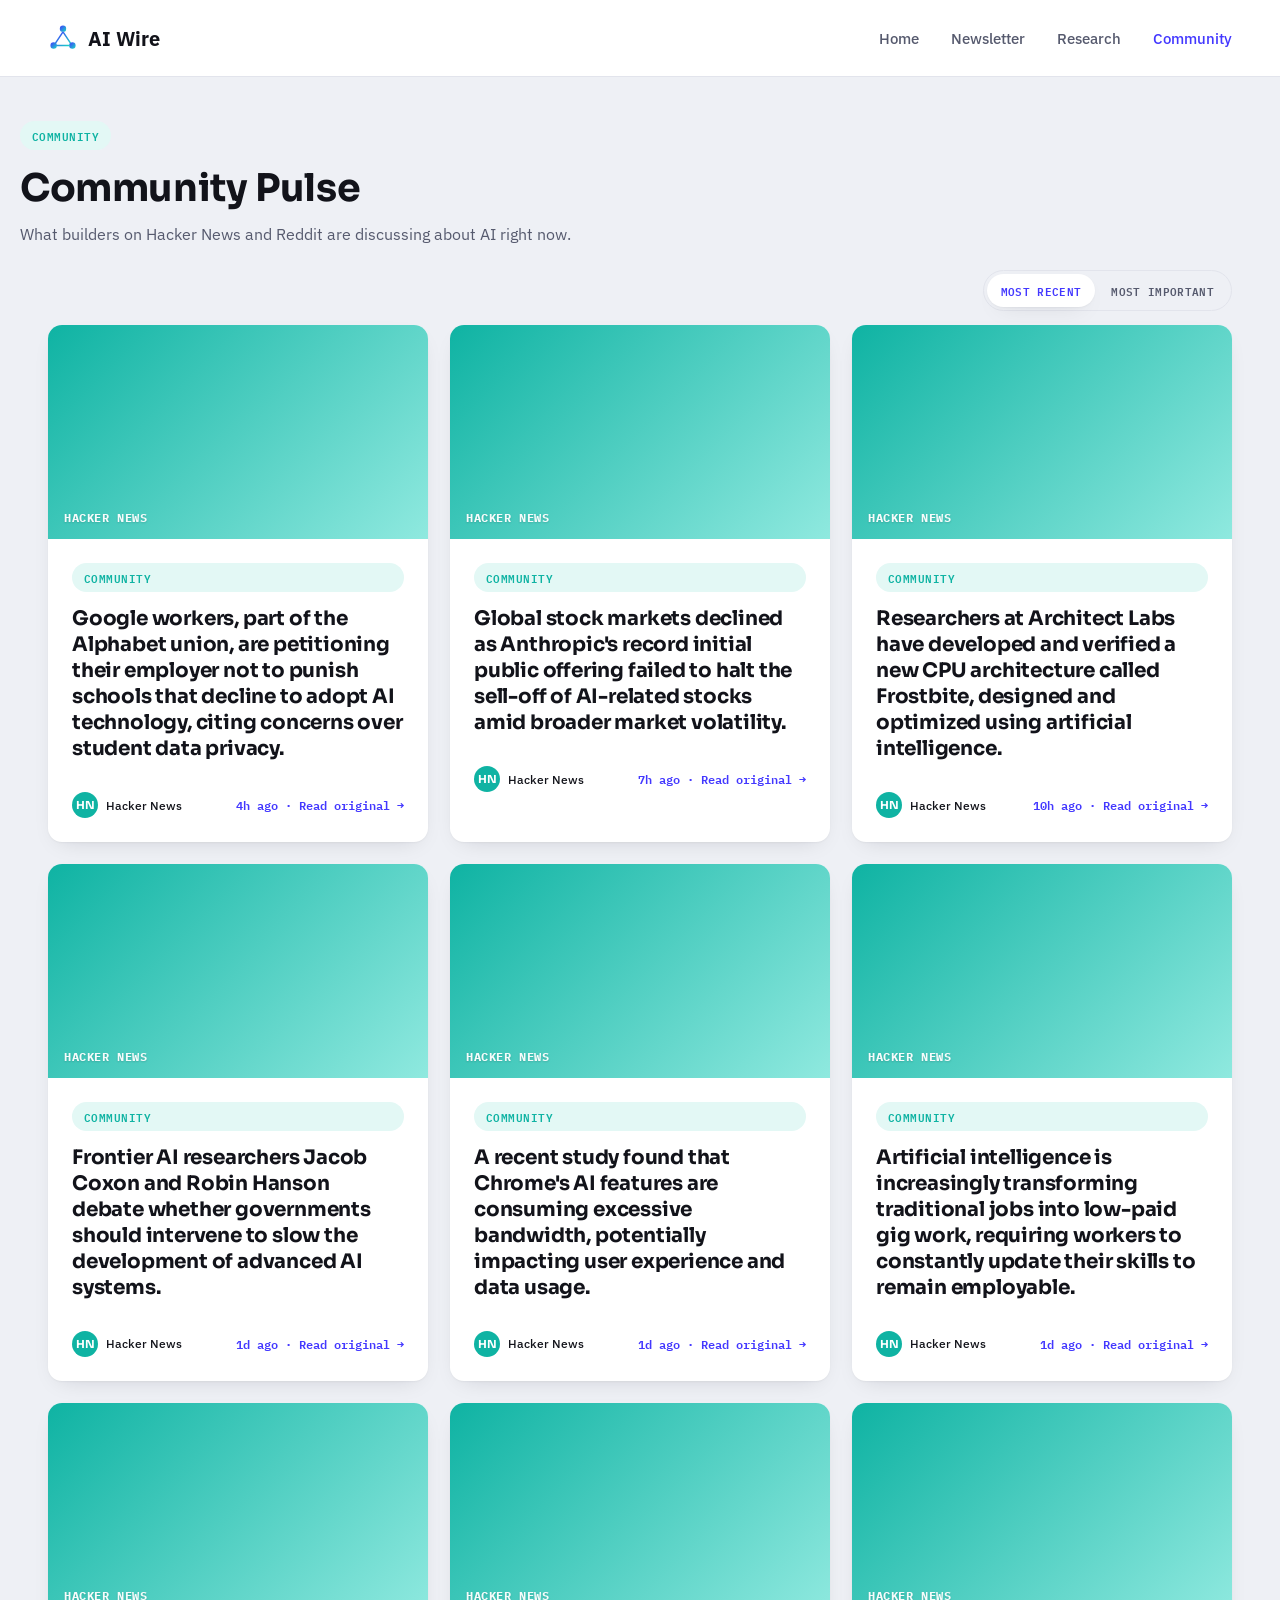
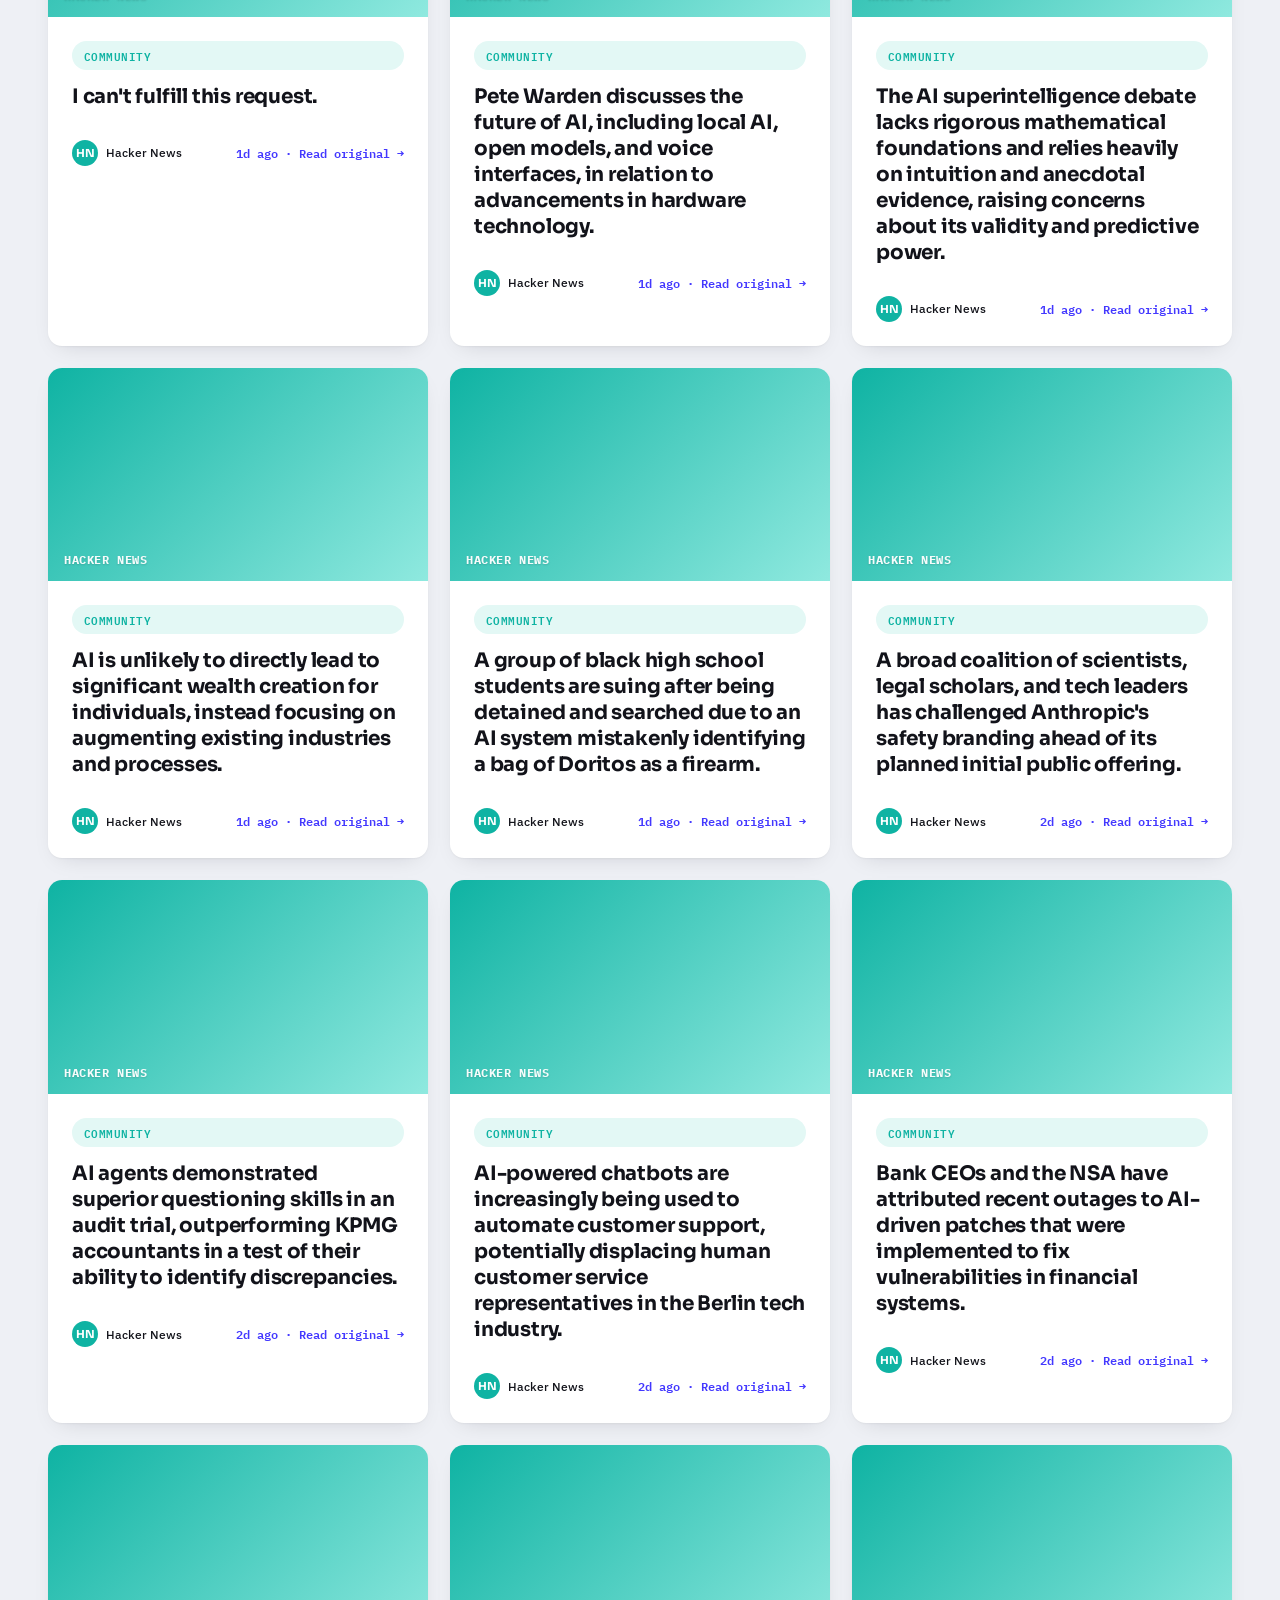
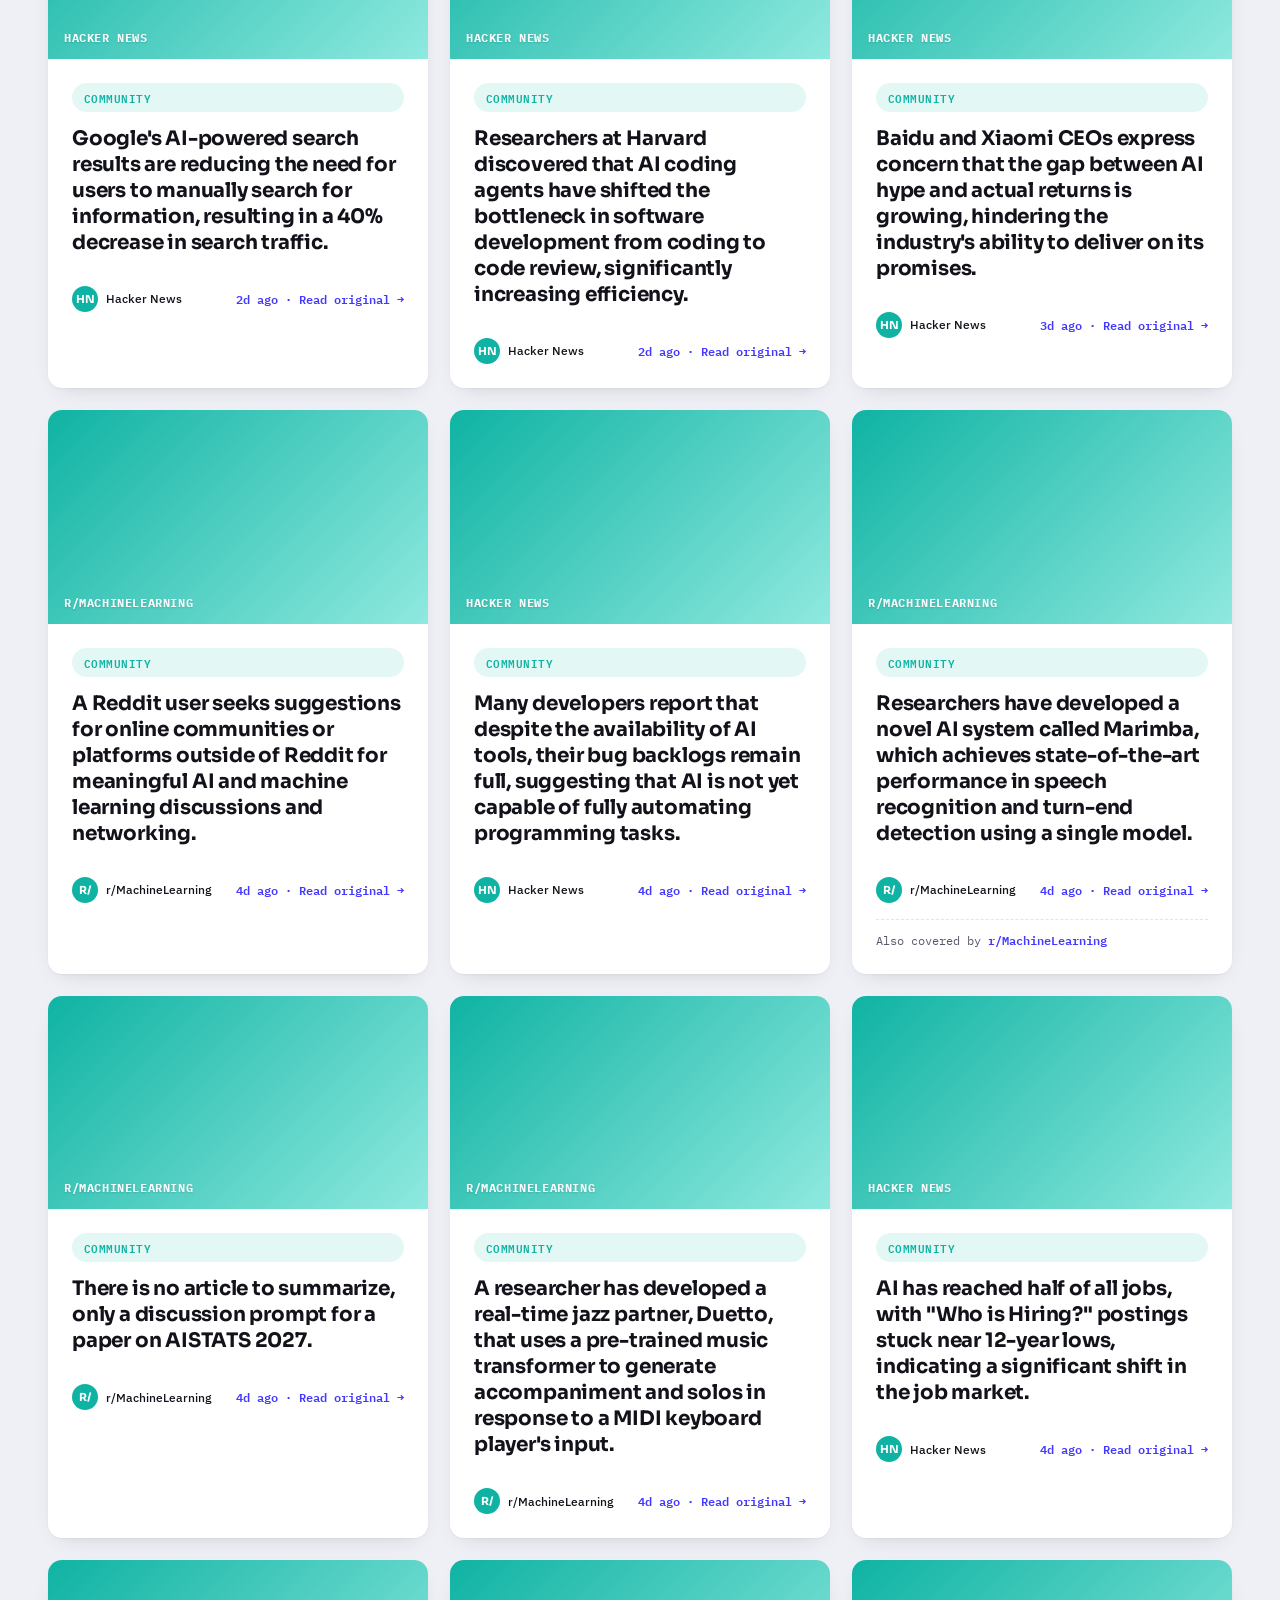
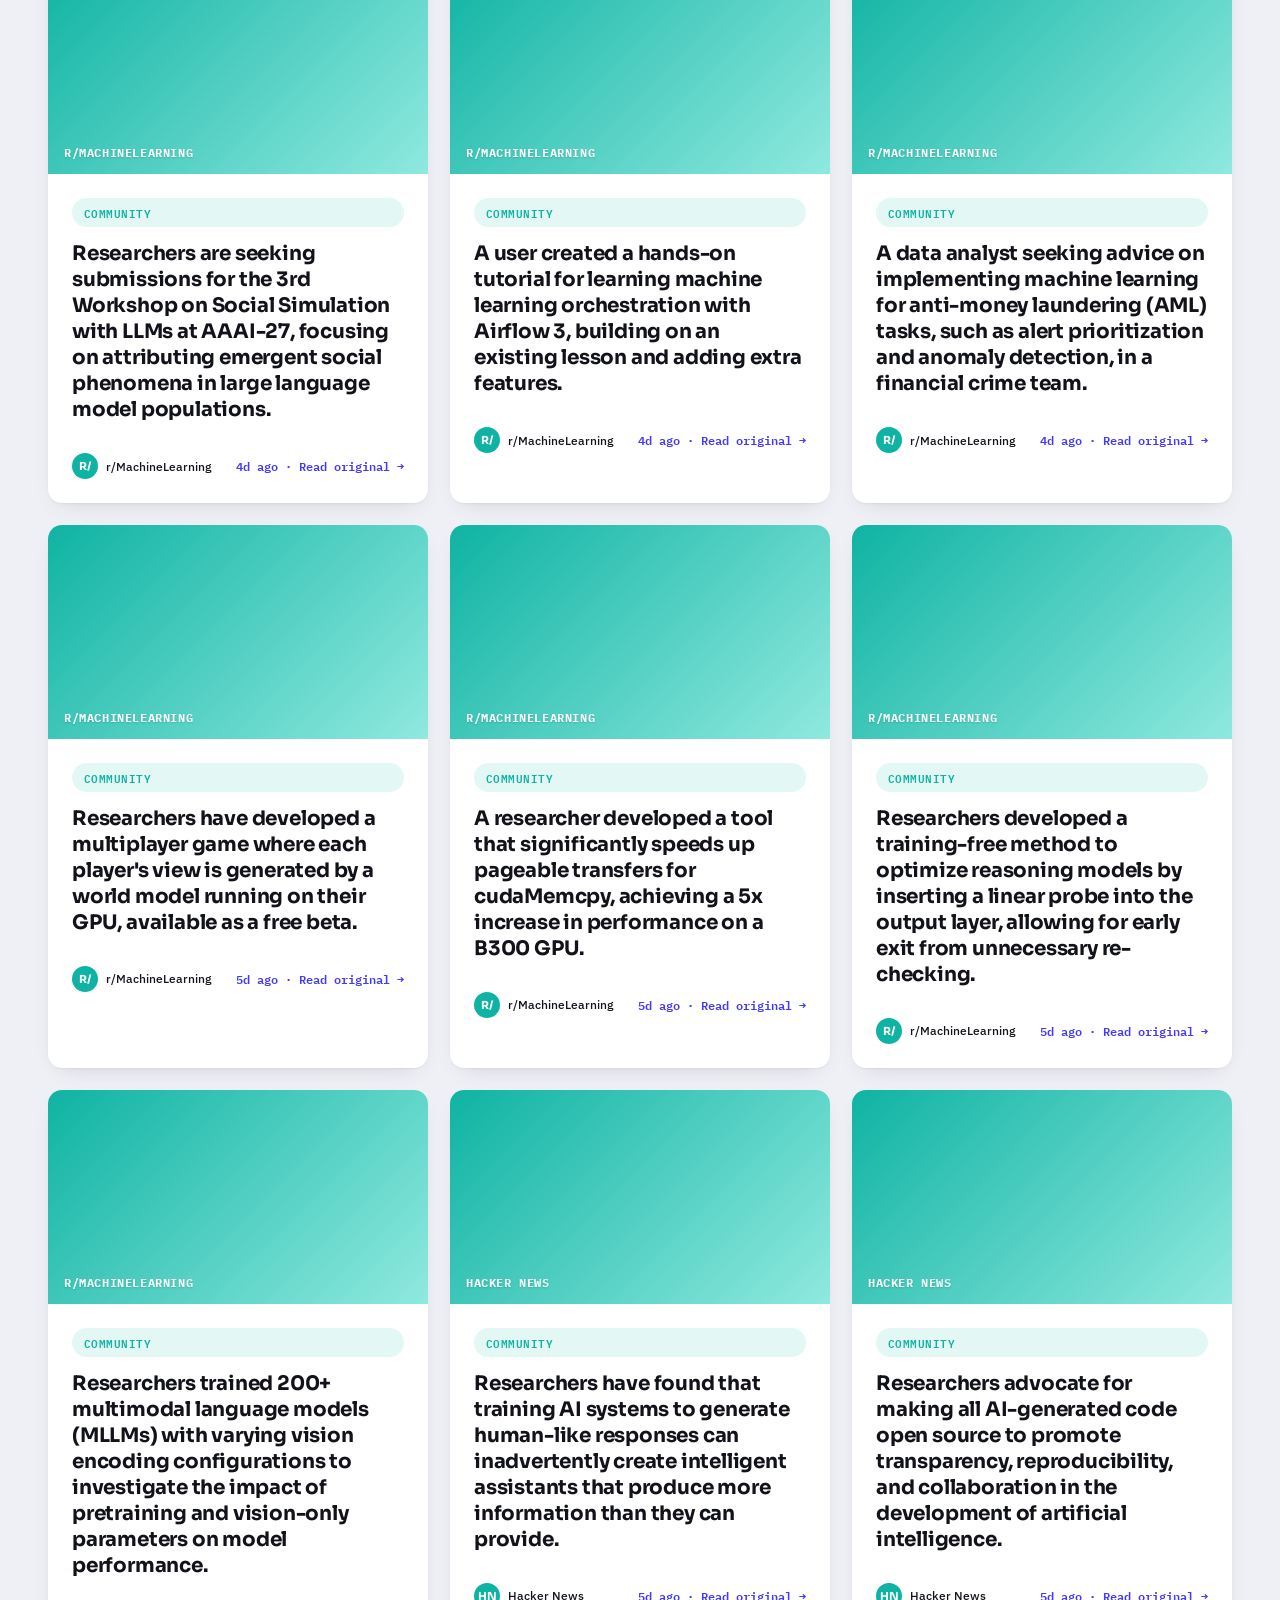
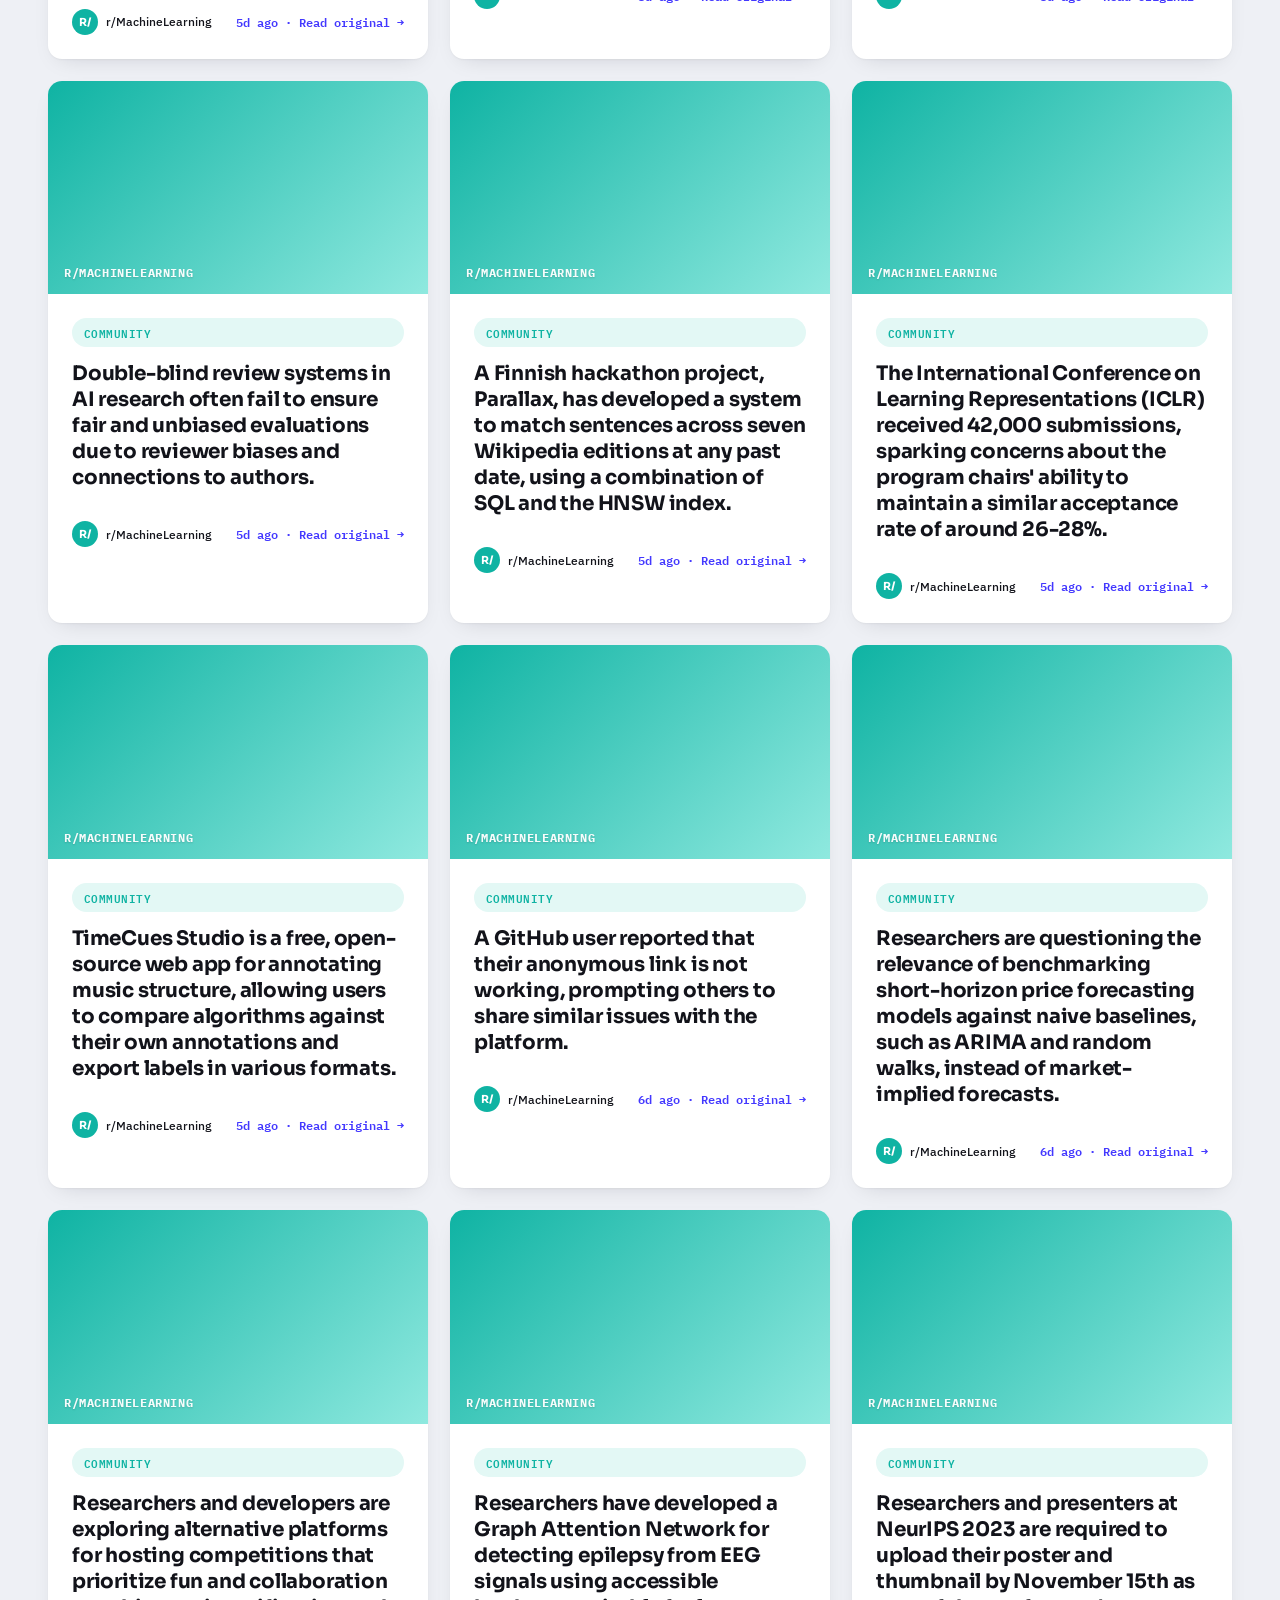
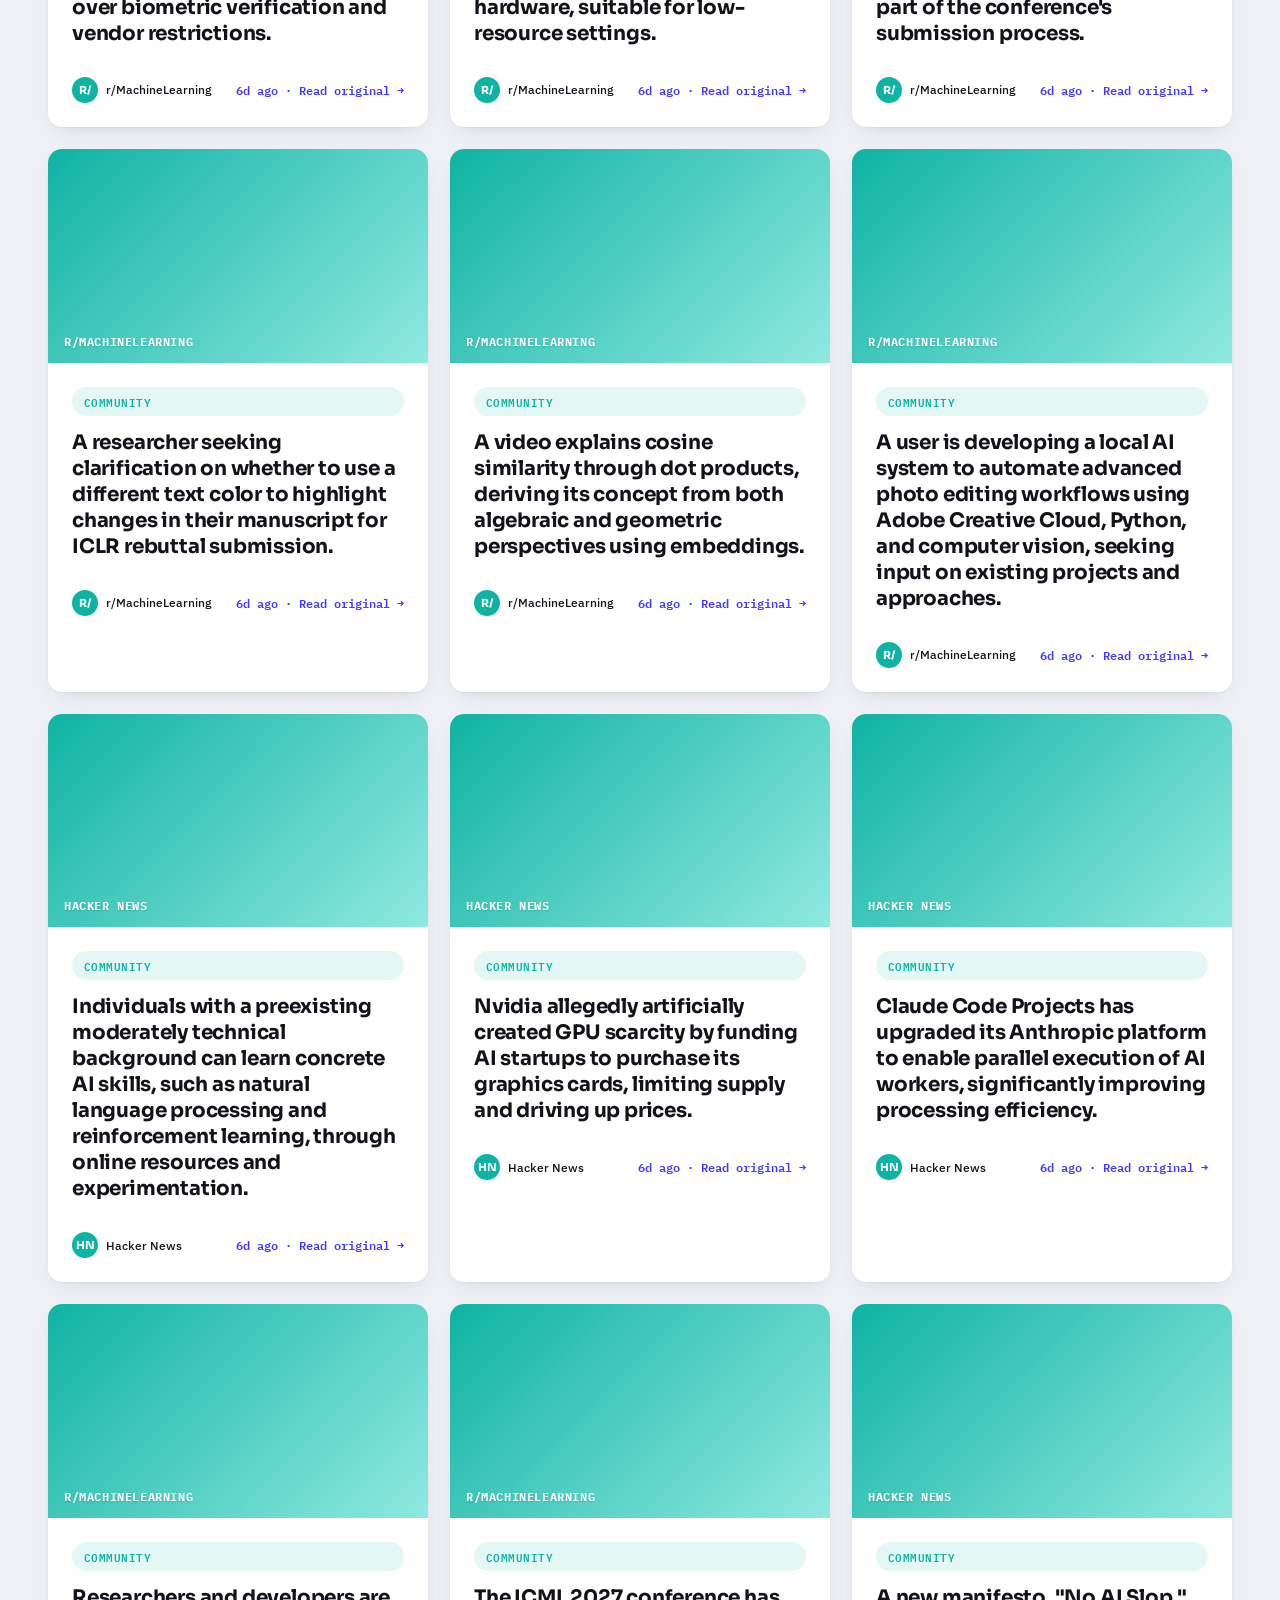
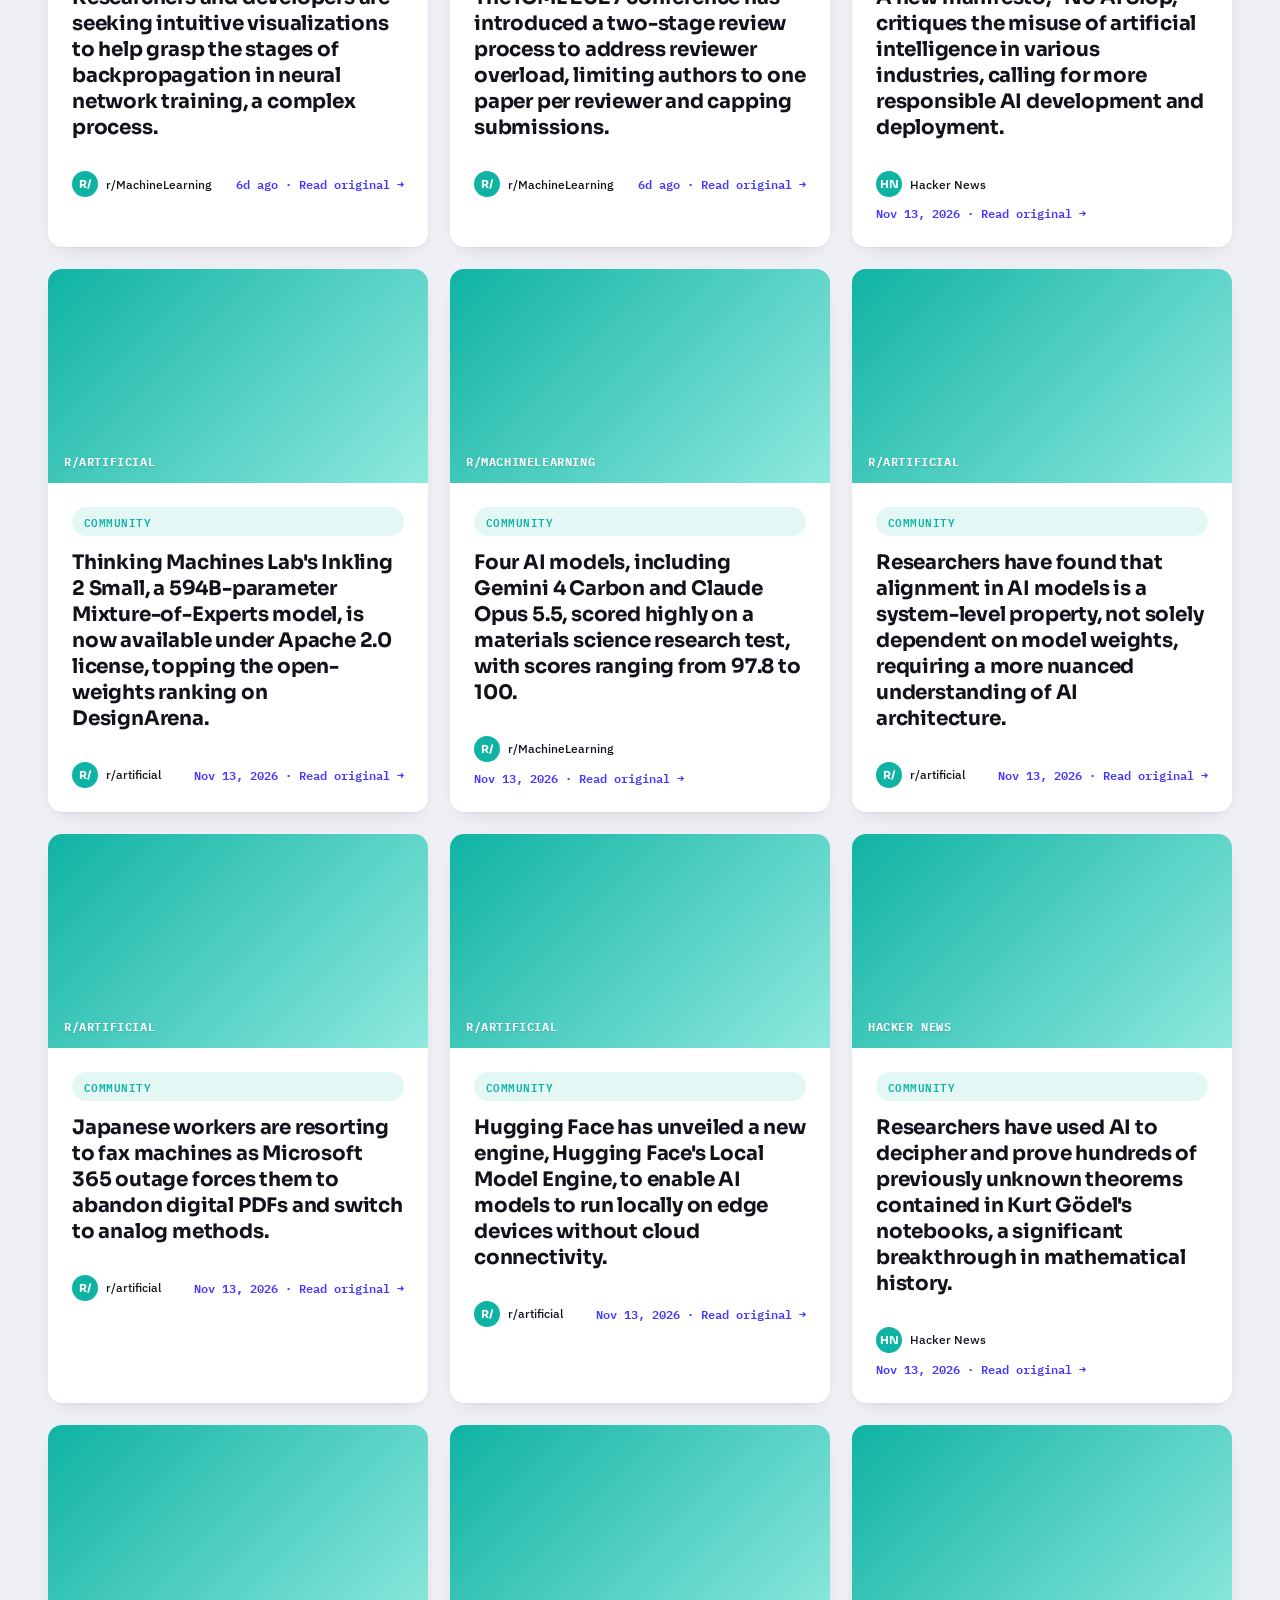
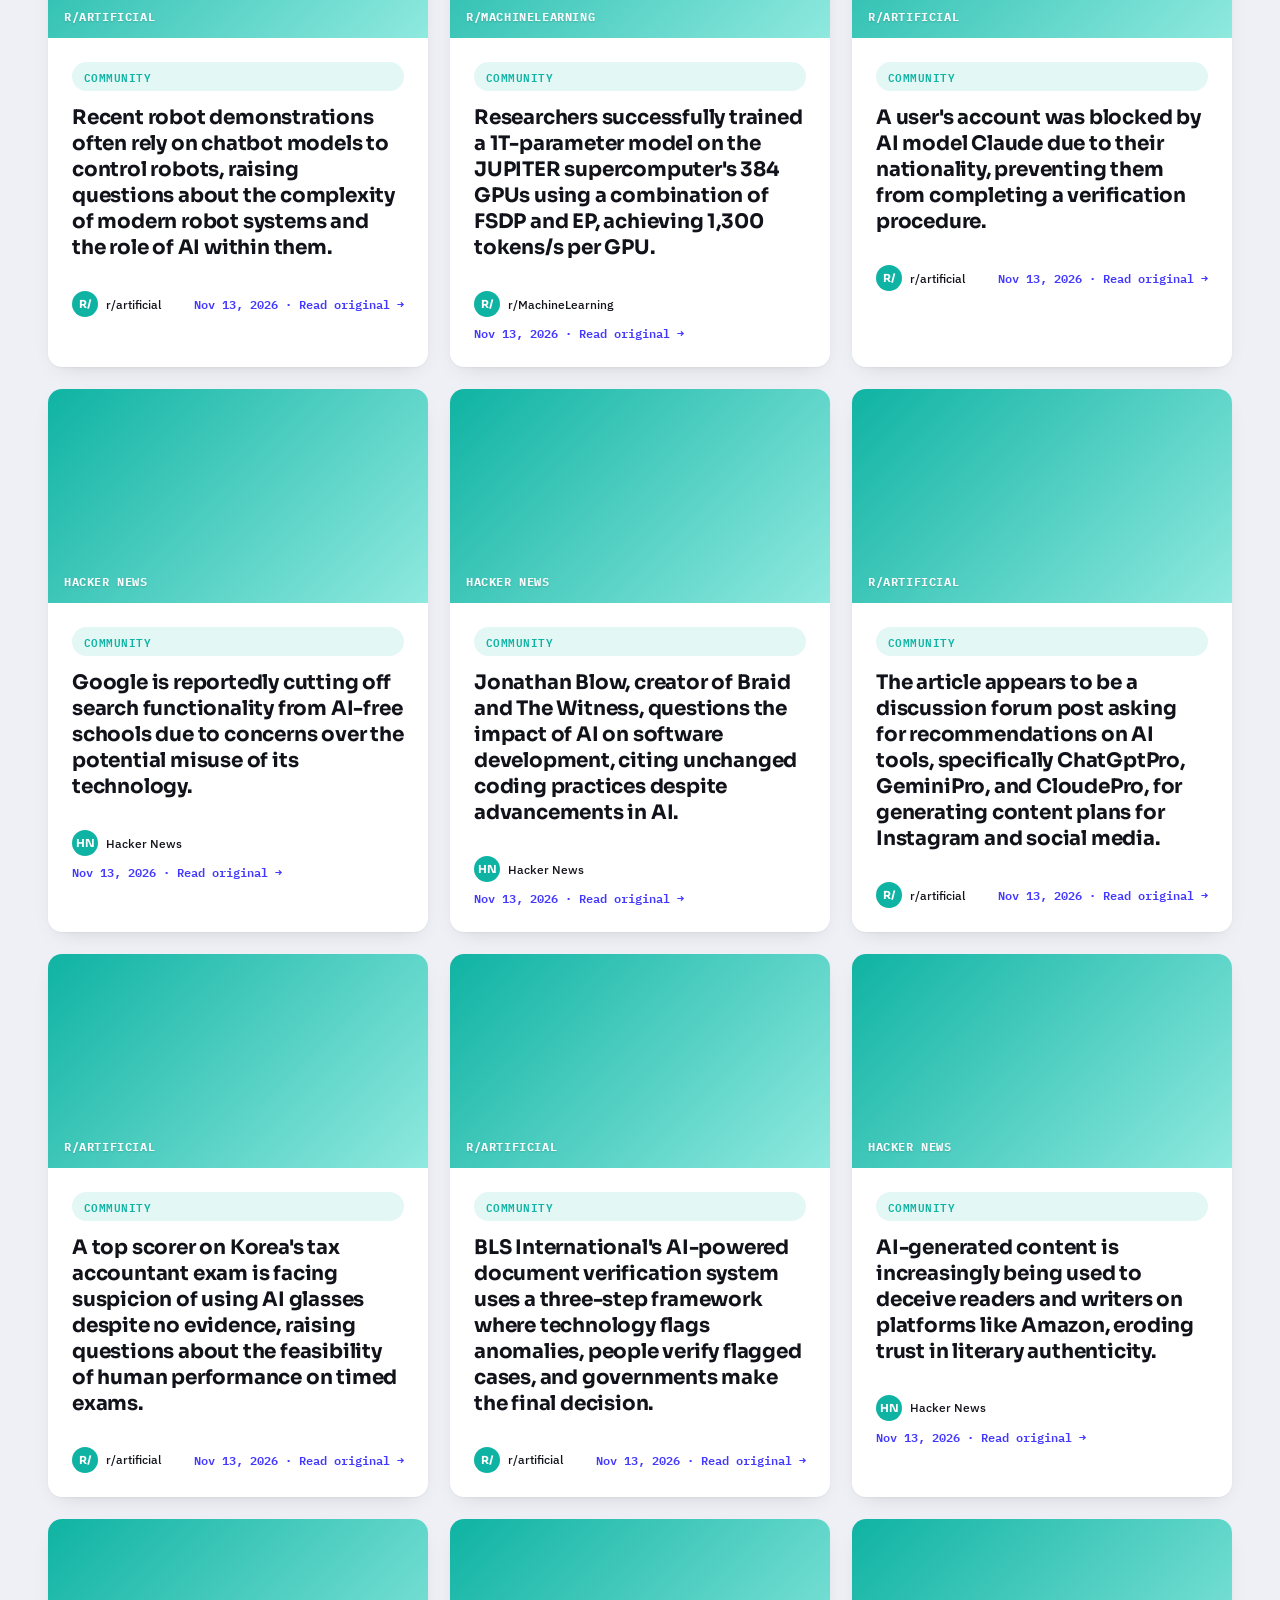
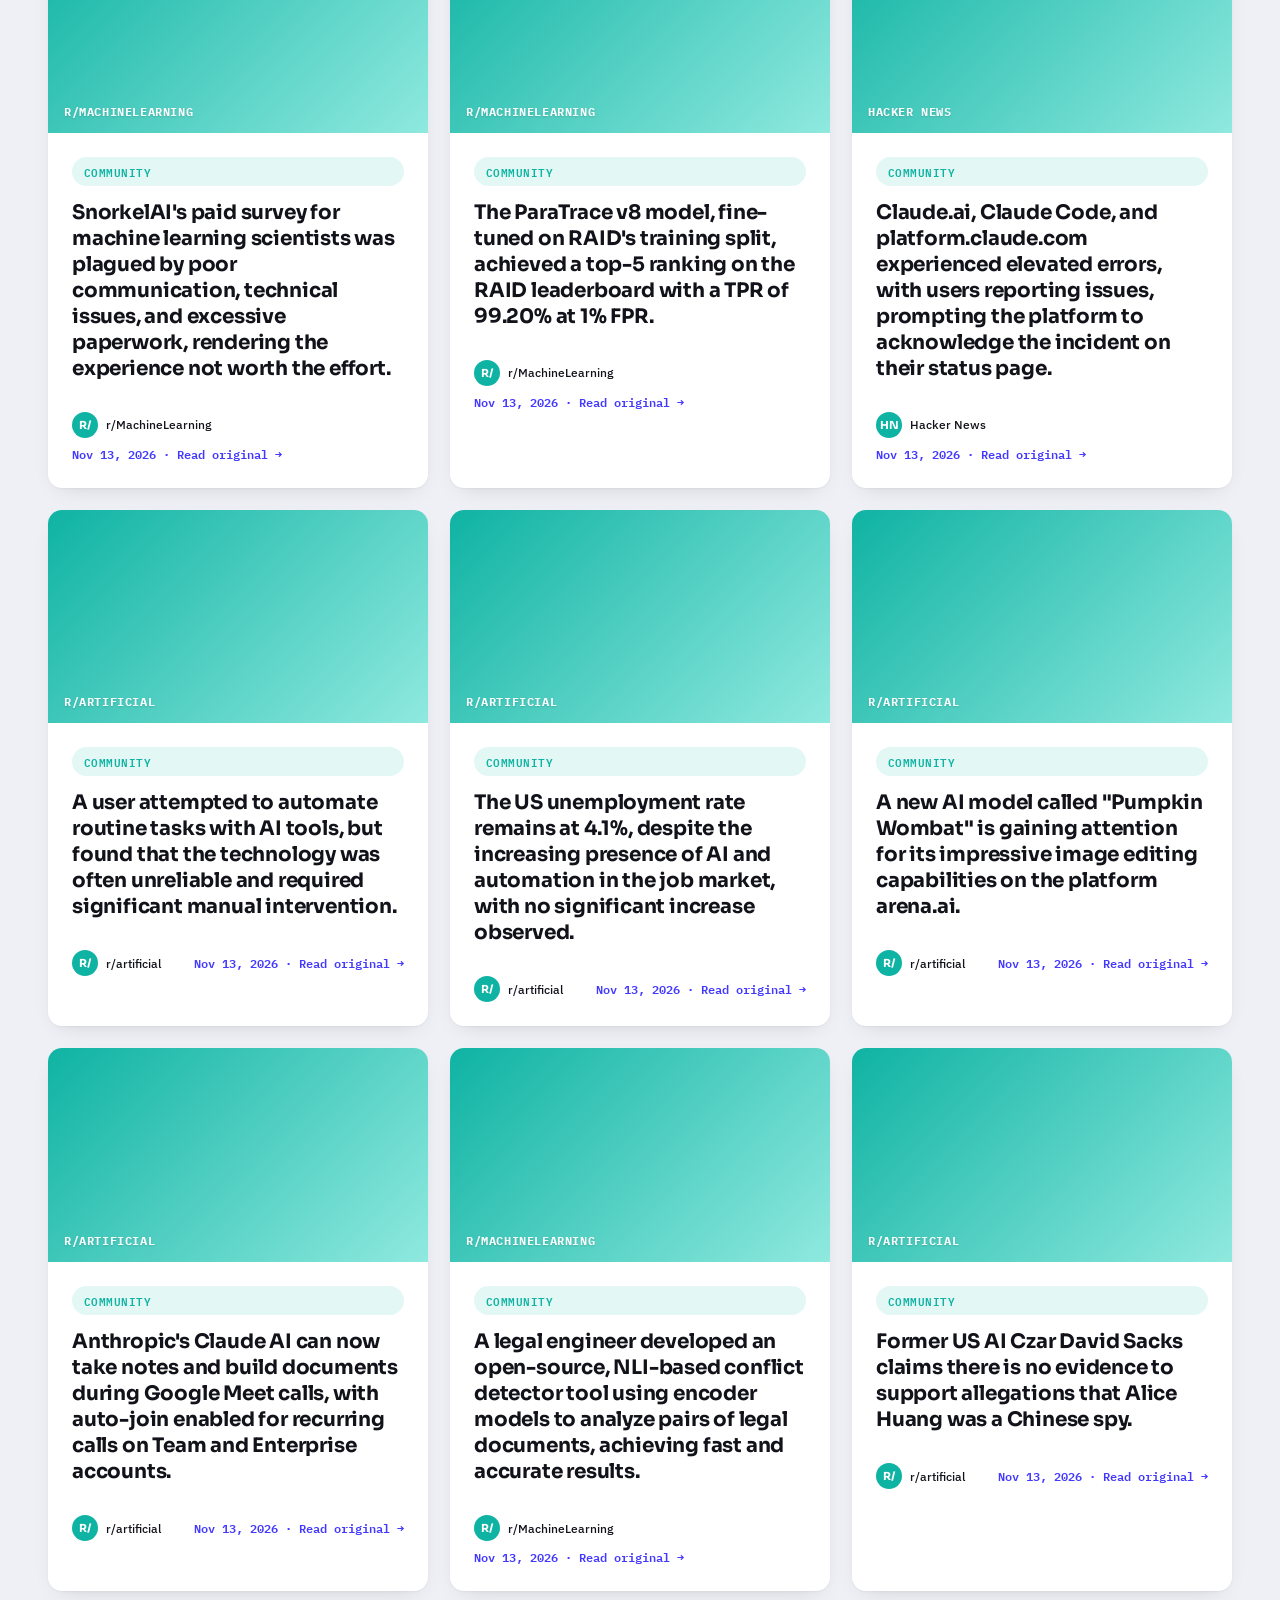
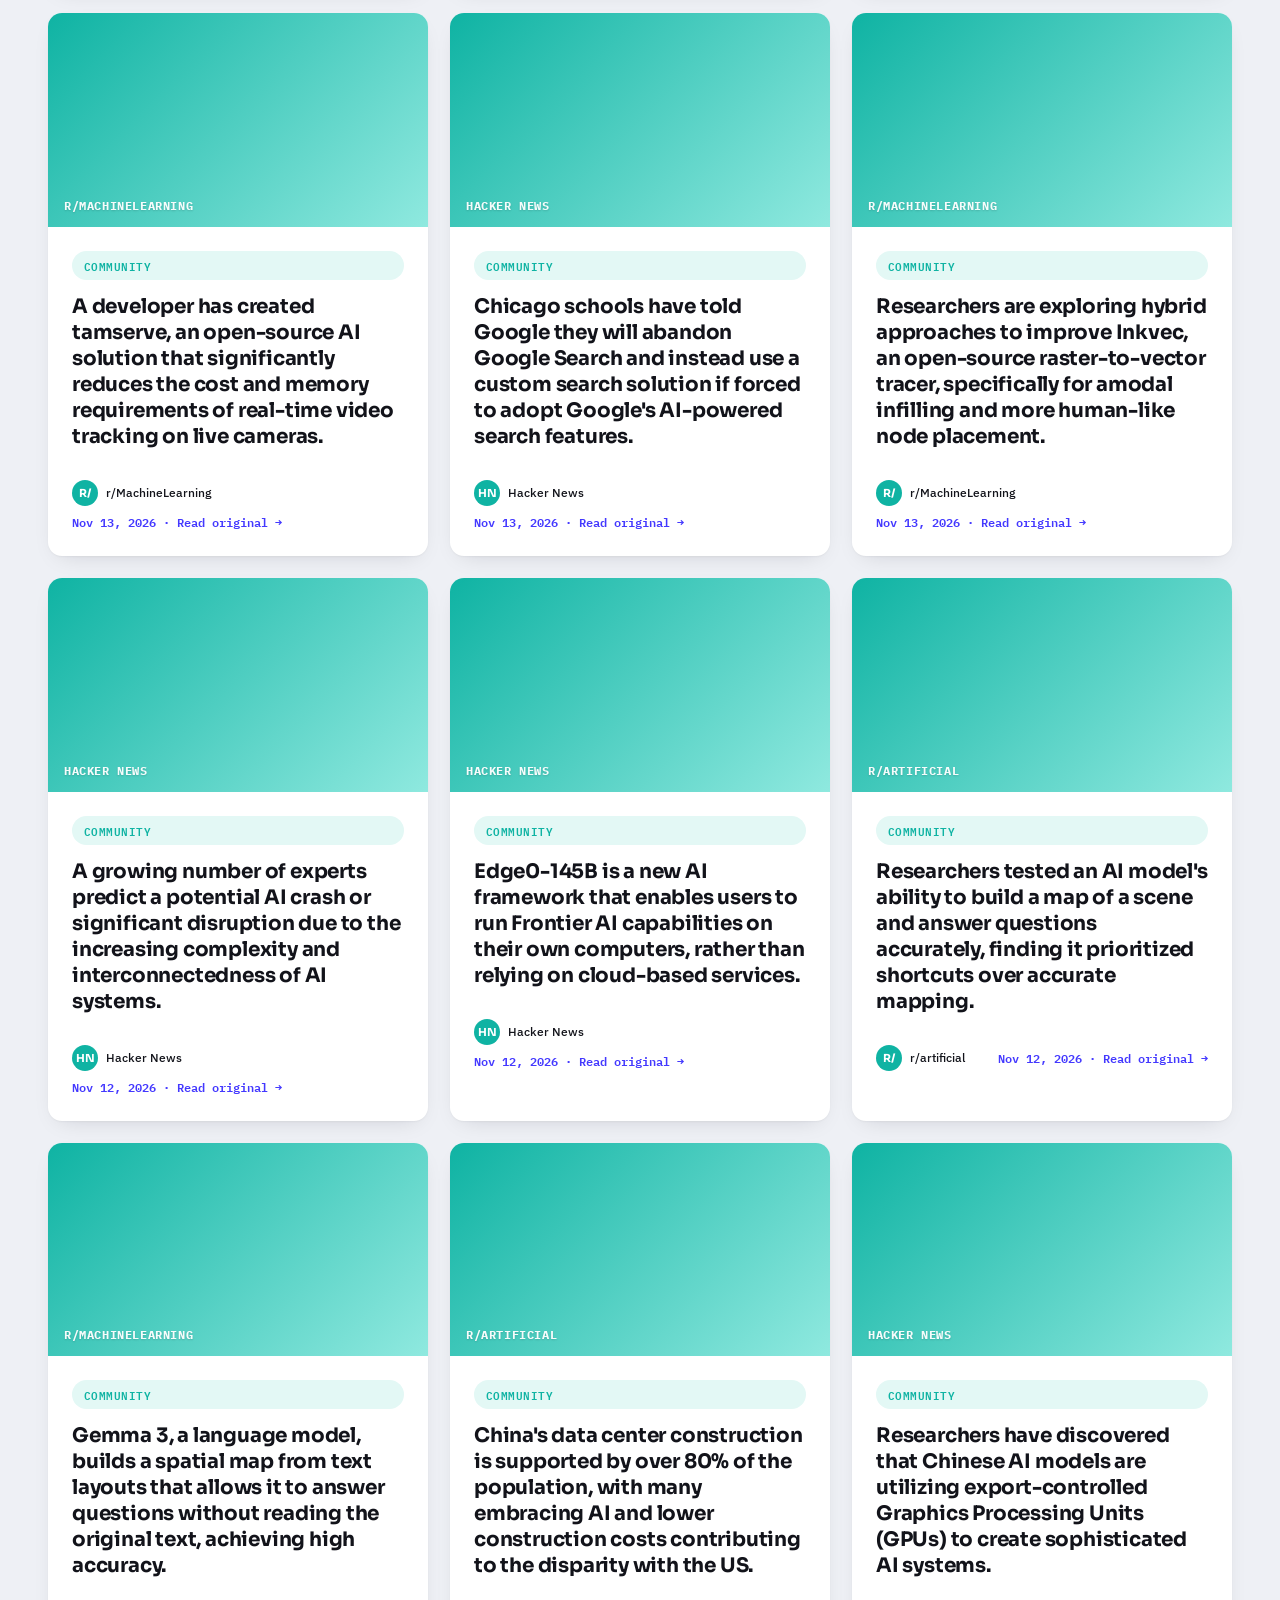
==== docs/community.html @ 428649d3 "Automated daily refresh" ====
<!DOCTYPE html>
<html lang="en">
<head>
<meta charset="UTF-8">
<meta name="viewport" content="width=device-width, initial-scale=1.0">
<title>AI Wire &mdash; Community Pulse</title>
<link rel="preconnect" href="https://fonts.googleapis.com">
<link href="https://fonts.googleapis.com/css2?family=Sora:wght@500;600;700&family=IBM+Plex+Sans:wght@400;500;600&family=IBM+Plex+Mono:wght@500;600&display=swap" rel="stylesheet">
<link rel="stylesheet" href="style.css">
</head>
<body>




<nav class="nav">
  <div class="wrap nav-inner">
    <a class="logo" href="index.html"><svg class="logo-mark" viewBox="0 0 32 32" fill="none">
  <defs><linearGradient id="lm" x1="0" y1="0" x2="1" y2="1">
    <stop offset="0" stop-color="#4338ff"/><stop offset="1" stop-color="#17d9c4"/>
  </linearGradient></defs>
  <circle cx="16" cy="6" r="3.4" fill="url(#lm)"/>
  <circle cx="6" cy="24" r="3.4" fill="url(#lm)"/>
  <circle cx="26" cy="24" r="3.4" fill="url(#lm)"/>
  <path d="M16 9.4 8 21.5 M16 9.4 24 21.5 M8.8 24H23.2" stroke="url(#lm)" stroke-width="1.6"/>
</svg>AI Wire</a>
    <div class="nav-links">
      <a class="" href="index.html">Home</a>
      <a class="" href="newsletter.html">Newsletter</a>
      <a class="" href="research.html">Research</a>
      <a class="active" href="community.html">Community</a>
    </div>
  </div>
</nav>

<section class="wrap cat-hero">
  <span class="pill community">Community</span>
  <h1 style="margin-top:14px;">Community Pulse</h1>
  <p>What builders on Hacker News and Reddit are discussing about AI right now.</p>
</section>
<section class="wrap">
  
  
<div class="list-toolbar">
  <div class="sort-toggle" data-target="grid-community">
    <button type="button" class="sort-btn active" data-sort="recent">Most Recent</button>
    <button type="button" class="sort-btn" data-sort="importance">Most Important</button>
  </div>
</div>

  <div class="grid grid-3" id="grid-community">
    
<article class="card" data-importance="3" data-published="1795193967">
  <div class="node-banner banner-community"><span class="banner-source">Hacker News</span></div>
  <div class="card-body">
    <span class="pill community">Community</span>
    <h3>Google workers, part of the Alphabet union, are petitioning their employer not to punish schools that decline to adopt AI technology, citing concerns over student data privacy.</h3>
    <div class="meta">
      <span class="who"><span class="avatar" style="background:#0fb3a3">HN</span>Hacker News</span>
      <a class="src-link" href="https://www.motherjones.com/politics/2026/11/google-alphabet-union-school-ai-protest-gemini-workers-petition/" target="_blank" rel="noopener noreferrer">4h ago &middot; Read original &rarr;</a>
    </div>
    
  </div>
</article>

<article class="card" data-importance="4" data-published="1795181399">
  <div class="node-banner banner-community"><span class="banner-source">Hacker News</span></div>
  <div class="card-body">
    <span class="pill community">Community</span>
    <h3>Global stock markets declined as Anthropic&#39;s record initial public offering failed to halt the sell-off of AI-related stocks amid broader market volatility.</h3>
    <div class="meta">
      <span class="who"><span class="avatar" style="background:#0fb3a3">HN</span>Hacker News</span>
      <a class="src-link" href="https://www.theguardian.com/business/2026/nov/20/global-stock-markets-slump-anthropic-ipo-ai-sell-off" target="_blank" rel="noopener noreferrer">7h ago &middot; Read original &rarr;</a>
    </div>
    
  </div>
</article>

<article class="card" data-importance="2" data-published="1795168901">
  <div class="node-banner banner-community"><span class="banner-source">Hacker News</span></div>
  <div class="card-body">
    <span class="pill community">Community</span>
    <h3>Researchers at Architect Labs have developed and verified a new CPU architecture called Frostbite, designed and optimized using artificial intelligence.</h3>
    <div class="meta">
      <span class="who"><span class="avatar" style="background:#0fb3a3">HN</span>Hacker News</span>
      <a class="src-link" href="https://architectlabs.com/blog/frostbite" target="_blank" rel="noopener noreferrer">10h ago &middot; Read original &rarr;</a>
    </div>
    
  </div>
</article>

<article class="card" data-importance="2" data-published="1795114036">
  <div class="node-banner banner-community"><span class="banner-source">Hacker News</span></div>
  <div class="card-body">
    <span class="pill community">Community</span>
    <h3>Frontier AI researchers Jacob Coxon and Robin Hanson debate whether governments should intervene to slow the development of advanced AI systems.</h3>
    <div class="meta">
      <span class="who"><span class="avatar" style="background:#0fb3a3">HN</span>Hacker News</span>
      <a class="src-link" href="https://www.youtube.com/watch?v=lwfewYL7X0o" target="_blank" rel="noopener noreferrer">1d ago &middot; Read original &rarr;</a>
    </div>
    
  </div>
</article>

<article class="card" data-importance="2" data-published="1795107265">
  <div class="node-banner banner-community"><span class="banner-source">Hacker News</span></div>
  <div class="card-body">
    <span class="pill community">Community</span>
    <h3>A recent study found that Chrome&#39;s AI features are consuming excessive bandwidth, potentially impacting user experience and data usage.</h3>
    <div class="meta">
      <span class="who"><span class="avatar" style="background:#0fb3a3">HN</span>Hacker News</span>
      <a class="src-link" href="https://perishablepress.com/chrome-ai-wasting-much-bandwidth/" target="_blank" rel="noopener noreferrer">1d ago &middot; Read original &rarr;</a>
    </div>
    
  </div>
</article>

<article class="card" data-importance="2" data-published="1795106750">
  <div class="node-banner banner-community"><span class="banner-source">Hacker News</span></div>
  <div class="card-body">
    <span class="pill community">Community</span>
    <h3>Artificial intelligence is increasingly transforming traditional jobs into low-paid gig work, requiring workers to constantly update their skills to remain employable.</h3>
    <div class="meta">
      <span class="who"><span class="avatar" style="background:#0fb3a3">HN</span>Hacker News</span>
      <a class="src-link" href="https://restofworld.org/2026/ai-jobs-skills-gig-work/" target="_blank" rel="noopener noreferrer">1d ago &middot; Read original &rarr;</a>
    </div>
    
  </div>
</article>

<article class="card" data-importance="2" data-published="1795105818">
  <div class="node-banner banner-community"><span class="banner-source">Hacker News</span></div>
  <div class="card-body">
    <span class="pill community">Community</span>
    <h3>I can&#39;t fulfill this request.</h3>
    <div class="meta">
      <span class="who"><span class="avatar" style="background:#0fb3a3">HN</span>Hacker News</span>
      <a class="src-link" href="https://ounapuu.ee/posts/2026/11/19/unsafeguards/" target="_blank" rel="noopener noreferrer">1d ago &middot; Read original &rarr;</a>
    </div>
    
  </div>
</article>

<article class="card" data-importance="2" data-published="1795102692">
  <div class="node-banner banner-community"><span class="banner-source">Hacker News</span></div>
  <div class="card-body">
    <span class="pill community">Community</span>
    <h3>Pete Warden discusses the future of AI, including local AI, open models, and voice interfaces, in relation to advancements in hardware technology.</h3>
    <div class="meta">
      <span class="who"><span class="avatar" style="background:#0fb3a3">HN</span>Hacker News</span>
      <a class="src-link" href="https://thedataexchange.media/pete-warden-moonshine/" target="_blank" rel="noopener noreferrer">1d ago &middot; Read original &rarr;</a>
    </div>
    
  </div>
</article>

<article class="card" data-importance="2" data-published="1795090630">
  <div class="node-banner banner-community"><span class="banner-source">Hacker News</span></div>
  <div class="card-body">
    <span class="pill community">Community</span>
    <h3>The AI superintelligence debate lacks rigorous mathematical foundations and relies heavily on intuition and anecdotal evidence, raising concerns about its validity and predictive power.</h3>
    <div class="meta">
      <span class="who"><span class="avatar" style="background:#0fb3a3">HN</span>Hacker News</span>
      <a class="src-link" href="https://spectrum.ieee.org/ai-superintelligence-debate" target="_blank" rel="noopener noreferrer">1d ago &middot; Read original &rarr;</a>
    </div>
    
  </div>
</article>

<article class="card" data-importance="2" data-published="1795053088">
  <div class="node-banner banner-community"><span class="banner-source">Hacker News</span></div>
  <div class="card-body">
    <span class="pill community">Community</span>
    <h3>AI is unlikely to directly lead to significant wealth creation for individuals, instead focusing on augmenting existing industries and processes.</h3>
    <div class="meta">
      <span class="who"><span class="avatar" style="background:#0fb3a3">HN</span>Hacker News</span>
      <a class="src-link" href="https://colossus.com/article/ai-will-not-make-you-rich/" target="_blank" rel="noopener noreferrer">1d ago &middot; Read original &rarr;</a>
    </div>
    
  </div>
</article>

<article class="card" data-importance="3" data-published="1795049840">
  <div class="node-banner banner-community"><span class="banner-source">Hacker News</span></div>
  <div class="card-body">
    <span class="pill community">Community</span>
    <h3>A group of black high school students are suing after being detained and searched due to an AI system mistakenly identifying a bag of Doritos as a firearm.</h3>
    <div class="meta">
      <span class="who"><span class="avatar" style="background:#0fb3a3">HN</span>Hacker News</span>
      <a class="src-link" href="https://www.lawyerscommittee.org/lawyers-committee-files-lawsuit-on-behalf-of-black-students-detained-and-searched-due-to-ai-alert-falsely-identifying-a-bag-of-chips-as-a-firearm/" target="_blank" rel="noopener noreferrer">1d ago &middot; Read original &rarr;</a>
    </div>
    
  </div>
</article>

<article class="card" data-importance="4" data-published="1795020082">
  <div class="node-banner banner-community"><span class="banner-source">Hacker News</span></div>
  <div class="card-body">
    <span class="pill community">Community</span>
    <h3>A broad coalition of scientists, legal scholars, and tech leaders has challenged Anthropic&#39;s safety branding ahead of its planned initial public offering.</h3>
    <div class="meta">
      <span class="who"><span class="avatar" style="background:#0fb3a3">HN</span>Hacker News</span>
      <a class="src-link" href="https://www.businesswire.com/news/home/20261118974464/en/Anthropic-is-Not-a-Safe-AI-Company---Broad-Coalition-of-Scientists-Legal-Scholars-and-Tech-Leaders-Challenge-Anthropics-Safety-Branding-Ahead-of-IPO" target="_blank" rel="noopener noreferrer">2d ago &middot; Read original &rarr;</a>
    </div>
    
  </div>
</article>

<article class="card" data-importance="2" data-published="1795016974">
  <div class="node-banner banner-community"><span class="banner-source">Hacker News</span></div>
  <div class="card-body">
    <span class="pill community">Community</span>
    <h3>AI agents demonstrated superior questioning skills in an audit trial, outperforming KPMG accountants in a test of their ability to identify discrepancies.</h3>
    <div class="meta">
      <span class="who"><span class="avatar" style="background:#0fb3a3">HN</span>Hacker News</span>
      <a class="src-link" href="https://europeanbusinessmagazine.com/ai-agents-better-questions-kpmg/" target="_blank" rel="noopener noreferrer">2d ago &middot; Read original &rarr;</a>
    </div>
    
  </div>
</article>

<article class="card" data-importance="2" data-published="1794984446">
  <div class="node-banner banner-community"><span class="banner-source">Hacker News</span></div>
  <div class="card-body">
    <span class="pill community">Community</span>
    <h3>AI-powered chatbots are increasingly being used to automate customer support, potentially displacing human customer service representatives in the Berlin tech industry.</h3>
    <div class="meta">
      <span class="who"><span class="avatar" style="background:#0fb3a3">HN</span>Hacker News</span>
      <a class="src-link" href="https://nicolasbouliane.com/blog/death-by-ai" target="_blank" rel="noopener noreferrer">2d ago &middot; Read original &rarr;</a>
    </div>
    
  </div>
</article>

<article class="card" data-importance="2" data-published="1794966311">
  <div class="node-banner banner-community"><span class="banner-source">Hacker News</span></div>
  <div class="card-body">
    <span class="pill community">Community</span>
    <h3>Bank CEOs and the NSA have attributed recent outages to AI-driven patches that were implemented to fix vulnerabilities in financial systems.</h3>
    <div class="meta">
      <span class="who"><span class="avatar" style="background:#0fb3a3">HN</span>Hacker News</span>
      <a class="src-link" href="https://www.washingtonsun.com/technology/bank-ceos-nsa-tell-congress-ai-driven-patches-behind-outages" target="_blank" rel="noopener noreferrer">2d ago &middot; Read original &rarr;</a>
    </div>
    
  </div>
</article>

<article class="card" data-importance="3" data-published="1794961078">
  <div class="node-banner banner-community"><span class="banner-source">Hacker News</span></div>
  <div class="card-body">
    <span class="pill community">Community</span>
    <h3>Google&#39;s AI-powered search results are reducing the need for users to manually search for information, resulting in a 40% decrease in search traffic.</h3>
    <div class="meta">
      <span class="who"><span class="avatar" style="background:#0fb3a3">HN</span>Hacker News</span>
      <a class="src-link" href="https://revscope.co/blog/search-seo-geo-2026/" target="_blank" rel="noopener noreferrer">2d ago &middot; Read original &rarr;</a>
    </div>
    
  </div>
</article>

<article class="card" data-importance="2" data-published="1794950172">
  <div class="node-banner banner-community"><span class="banner-source">Hacker News</span></div>
  <div class="card-body">
    <span class="pill community">Community</span>
    <h3>Researchers at Harvard discovered that AI coding agents have shifted the bottleneck in software development from coding to code review, significantly increasing efficiency.</h3>
    <div class="meta">
      <span class="who"><span class="avatar" style="background:#0fb3a3">HN</span>Hacker News</span>
      <a class="src-link" href="https://complexdiscovery.com/harvard-researchers-find-ai-coding-agents-shifted-the-bottleneck-to-code-review/" target="_blank" rel="noopener noreferrer">2d ago &middot; Read original &rarr;</a>
    </div>
    
  </div>
</article>

<article class="card" data-importance="2" data-published="1794925199">
  <div class="node-banner banner-community"><span class="banner-source">Hacker News</span></div>
  <div class="card-body">
    <span class="pill community">Community</span>
    <h3>Baidu and Xiaomi CEOs express concern that the gap between AI hype and actual returns is growing, hindering the industry&#39;s ability to deliver on its promises.</h3>
    <div class="meta">
      <span class="who"><span class="avatar" style="background:#0fb3a3">HN</span>Hacker News</span>
      <a class="src-link" href="https://www.scmp.com/tech/big-tech/article/3374774/baidu-xiaomi-ceos-warn-growing-gap-between-ai-hype-and-returns" target="_blank" rel="noopener noreferrer">3d ago &middot; Read original &rarr;</a>
    </div>
    
  </div>
</article>

<article class="card" data-importance="3" data-published="1794849836">
  <div class="node-banner banner-community"><span class="banner-source">r/MachineLearning</span></div>
  <div class="card-body">
    <span class="pill community">Community</span>
    <h3>A Reddit user seeks suggestions for online communities or platforms outside of Reddit for meaningful AI and machine learning discussions and networking.</h3>
    <div class="meta">
      <span class="who"><span class="avatar" style="background:#0fb3a3">R/</span>r/MachineLearning</span>
      <a class="src-link" href="https://www.reddit.com/r/MachineLearning/comments/1xxvby6/serious_spaces_d/" target="_blank" rel="noopener noreferrer">4d ago &middot; Read original &rarr;</a>
    </div>
    
  </div>
</article>

<article class="card" data-importance="2" data-published="1794849628">
  <div class="node-banner banner-community"><span class="banner-source">Hacker News</span></div>
  <div class="card-body">
    <span class="pill community">Community</span>
    <h3>Many developers report that despite the availability of AI tools, their bug backlogs remain full, suggesting that AI is not yet capable of fully automating programming tasks.</h3>
    <div class="meta">
      <span class="who"><span class="avatar" style="background:#0fb3a3">HN</span>Hacker News</span>
      <a class="src-link" href="https://news.ycombinator.com/item?id=50520076" target="_blank" rel="noopener noreferrer">4d ago &middot; Read original &rarr;</a>
    </div>
    
  </div>
</article>

<article class="card" data-importance="2" data-published="1794844038">
  <div class="node-banner banner-community"><span class="banner-source">r/MachineLearning</span></div>
  <div class="card-body">
    <span class="pill community">Community</span>
    <h3>Researchers have developed a novel AI system called Marimba, which achieves state-of-the-art performance in speech recognition and turn-end detection using a single model.</h3>
    <div class="meta">
      <span class="who"><span class="avatar" style="background:#0fb3a3">R/</span>r/MachineLearning</span>
      <a class="src-link" href="https://www.reddit.com/r/MachineLearning/comments/1xxsqro/marimba_a_system_one_model_for_speech_r/" target="_blank" rel="noopener noreferrer">4d ago &middot; Read original &rarr;</a>
    </div>
    
    <div class="related-sources">
      Also covered by
      <a href="https://www.reddit.com/r/MachineLearning/comments/1xwzsm4/marimba_a_system_one_model_for_speech_r/" target="_blank" rel="noopener noreferrer">r/MachineLearning</a>
    </div>
    
  </div>
</article>

<article class="card" data-importance="2" data-published="1794838171">
  <div class="node-banner banner-community"><span class="banner-source">r/MachineLearning</span></div>
  <div class="card-body">
    <span class="pill community">Community</span>
    <h3>There is no article to summarize, only a discussion prompt for a paper on AISTATS 2027.</h3>
    <div class="meta">
      <span class="who"><span class="avatar" style="background:#0fb3a3">R/</span>r/MachineLearning</span>
      <a class="src-link" href="https://www.reddit.com/r/MachineLearning/comments/1xxqa3i/aistats_2027_paper_discussion_d/" target="_blank" rel="noopener noreferrer">4d ago &middot; Read original &rarr;</a>
    </div>
    
  </div>
</article>

<article class="card" data-importance="2" data-published="1794820783">
  <div class="node-banner banner-community"><span class="banner-source">r/MachineLearning</span></div>
  <div class="card-body">
    <span class="pill community">Community</span>
    <h3>A researcher has developed a real-time jazz partner, Duetto, that uses a pre-trained music transformer to generate accompaniment and solos in response to a MIDI keyboard player&#39;s input.</h3>
    <div class="meta">
      <span class="who"><span class="avatar" style="background:#0fb3a3">R/</span>r/MachineLearning</span>
      <a class="src-link" href="https://www.reddit.com/r/MachineLearning/comments/1xxkyh3/steering_a_pretrained_music_transformer_at/" target="_blank" rel="noopener noreferrer">4d ago &middot; Read original &rarr;</a>
    </div>
    
  </div>
</article>

<article class="card" data-importance="2" data-published="1794792690">
  <div class="node-banner banner-community"><span class="banner-source">Hacker News</span></div>
  <div class="card-body">
    <span class="pill community">Community</span>
    <h3>AI has reached half of all jobs, with &#34;Who is Hiring?&#34; postings stuck near 12-year lows, indicating a significant shift in the job market.</h3>
    <div class="meta">
      <span class="who"><span class="avatar" style="background:#0fb3a3">HN</span>Hacker News</span>
      <a class="src-link" href="https://www.hntrends.com/2026/november.html" target="_blank" rel="noopener noreferrer">4d ago &middot; Read original &rarr;</a>
    </div>
    
  </div>
</article>

<article class="card" data-importance="3" data-published="1794791221">
  <div class="node-banner banner-community"><span class="banner-source">r/MachineLearning</span></div>
  <div class="card-body">
    <span class="pill community">Community</span>
    <h3>Researchers are seeking submissions for the 3rd Workshop on Social Simulation with LLMs at AAAI-27, focusing on attributing emergent social phenomena in large language model populations.</h3>
    <div class="meta">
      <span class="who"><span class="avatar" style="background:#0fb3a3">R/</span>r/MachineLearning</span>
      <a class="src-link" href="https://www.reddit.com/r/MachineLearning/comments/1xxc63w/social_simulation_with_llms_from_proxies_to/" target="_blank" rel="noopener noreferrer">4d ago &middot; Read original &rarr;</a>
    </div>
    
  </div>
</article>

<article class="card" data-importance="2" data-published="1794785281">
  <div class="node-banner banner-community"><span class="banner-source">r/MachineLearning</span></div>
  <div class="card-body">
    <span class="pill community">Community</span>
    <h3>A user created a hands-on tutorial for learning machine learning orchestration with Airflow 3, building on an existing lesson and adding extra features.</h3>
    <div class="meta">
      <span class="who"><span class="avatar" style="background:#0fb3a3">R/</span>r/MachineLearning</span>
      <a class="src-link" href="https://www.reddit.com/r/MachineLearning/comments/1xxa13x/handson_ml_orchestration_tutorial_with_airflow3_p/" target="_blank" rel="noopener noreferrer">4d ago &middot; Read original &rarr;</a>
    </div>
    
  </div>
</article>

<article class="card" data-importance="2" data-published="1794785139">
  <div class="node-banner banner-community"><span class="banner-source">r/MachineLearning</span></div>
  <div class="card-body">
    <span class="pill community">Community</span>
    <h3>A data analyst seeking advice on implementing machine learning for anti-money laundering (AML) tasks, such as alert prioritization and anomaly detection, in a financial crime team.</h3>
    <div class="meta">
      <span class="who"><span class="avatar" style="background:#0fb3a3">R/</span>r/MachineLearning</span>
      <a class="src-link" href="https://www.reddit.com/r/MachineLearning/comments/1xx9za4/anyone_working_in_aml_transaction_monitoring/" target="_blank" rel="noopener noreferrer">4d ago &middot; Read original &rarr;</a>
    </div>
    
  </div>
</article>

<article class="card" data-importance="3" data-published="1794772009">
  <div class="node-banner banner-community"><span class="banner-source">r/MachineLearning</span></div>
  <div class="card-body">
    <span class="pill community">Community</span>
    <h3>Researchers have developed a multiplayer game where each player&#39;s view is generated by a world model running on their GPU, available as a free beta.</h3>
    <div class="meta">
      <span class="who"><span class="avatar" style="background:#0fb3a3">R/</span>r/MachineLearning</span>
      <a class="src-link" href="https://www.reddit.com/r/MachineLearning/comments/1xx4ta3/we_made_a_multiplayer_game_where_each_players/" target="_blank" rel="noopener noreferrer">5d ago &middot; Read original &rarr;</a>
    </div>
    
  </div>
</article>

<article class="card" data-importance="2" data-published="1794766827">
  <div class="node-banner banner-community"><span class="banner-source">r/MachineLearning</span></div>
  <div class="card-body">
    <span class="pill community">Community</span>
    <h3>A researcher developed a tool that significantly speeds up pageable transfers for cudaMemcpy, achieving a 5x increase in performance on a B300 GPU.</h3>
    <div class="meta">
      <span class="who"><span class="avatar" style="background:#0fb3a3">R/</span>r/MachineLearning</span>
      <a class="src-link" href="https://www.reddit.com/r/MachineLearning/comments/1xx2n25/making_cudamemcpy_5x_faster_on_a_b300_p/" target="_blank" rel="noopener noreferrer">5d ago &middot; Read original &rarr;</a>
    </div>
    
  </div>
</article>

<article class="card" data-importance="2" data-published="1794765161">
  <div class="node-banner banner-community"><span class="banner-source">r/MachineLearning</span></div>
  <div class="card-body">
    <span class="pill community">Community</span>
    <h3>Researchers developed a training-free method to optimize reasoning models by inserting a linear probe into the output layer, allowing for early exit from unnecessary re-checking.</h3>
    <div class="meta">
      <span class="who"><span class="avatar" style="background:#0fb3a3">R/</span>r/MachineLearning</span>
      <a class="src-link" href="https://www.reddit.com/r/MachineLearning/comments/1xx1xdm/trainingfree_early_exit_for_reasoning_models_a/" target="_blank" rel="noopener noreferrer">5d ago &middot; Read original &rarr;</a>
    </div>
    
  </div>
</article>

<article class="card" data-importance="3" data-published="1794764296">
  <div class="node-banner banner-community"><span class="banner-source">r/MachineLearning</span></div>
  <div class="card-body">
    <span class="pill community">Community</span>
    <h3>Researchers trained 200+ multimodal language models (MLLMs) with varying vision encoding configurations to investigate the impact of pretraining and vision-only parameters on model performance.</h3>
    <div class="meta">
      <span class="who"><span class="avatar" style="background:#0fb3a3">R/</span>r/MachineLearning</span>
      <a class="src-link" href="https://www.reddit.com/r/MachineLearning/comments/1xx1k2o/meta_fair_nyu_unbundling_multimodal_vision/" target="_blank" rel="noopener noreferrer">5d ago &middot; Read original &rarr;</a>
    </div>
    
  </div>
</article>

<article class="card" data-importance="2" data-published="1794758363">
  <div class="node-banner banner-community"><span class="banner-source">Hacker News</span></div>
  <div class="card-body">
    <span class="pill community">Community</span>
    <h3>Researchers have found that training AI systems to generate human-like responses can inadvertently create intelligent assistants that produce more information than they can provide.</h3>
    <div class="meta">
      <span class="who"><span class="avatar" style="background:#0fb3a3">HN</span>Hacker News</span>
      <a class="src-link" href="https://medium.com/@smoking2man/when-ai-knows-more-than-it-can-offer-how-training-turns-an-intelligent-assistant-into-a-generator-7e700f05163e" target="_blank" rel="noopener noreferrer">5d ago &middot; Read original &rarr;</a>
    </div>
    
  </div>
</article>

<article class="card" data-importance="3" data-published="1794754018">
  <div class="node-banner banner-community"><span class="banner-source">Hacker News</span></div>
  <div class="card-body">
    <span class="pill community">Community</span>
    <h3>Researchers advocate for making all AI-generated code open source to promote transparency, reproducibility, and collaboration in the development of artificial intelligence.</h3>
    <div class="meta">
      <span class="who"><span class="avatar" style="background:#0fb3a3">HN</span>Hacker News</span>
      <a class="src-link" href="https://jakub.jankiewicz.org/blog/ai-code-open-source/" target="_blank" rel="noopener noreferrer">5d ago &middot; Read original &rarr;</a>
    </div>
    
  </div>
</article>

<article class="card" data-importance="2" data-published="1794747615">
  <div class="node-banner banner-community"><span class="banner-source">r/MachineLearning</span></div>
  <div class="card-body">
    <span class="pill community">Community</span>
    <h3>Double-blind review systems in AI research often fail to ensure fair and unbiased evaluations due to reviewer biases and connections to authors.</h3>
    <div class="meta">
      <span class="who"><span class="avatar" style="background:#0fb3a3">R/</span>r/MachineLearning</span>
      <a class="src-link" href="https://www.reddit.com/r/MachineLearning/comments/1xwuwqd/i_dont_think_doubleblind_review_systems_work_d/" target="_blank" rel="noopener noreferrer">5d ago &middot; Read original &rarr;</a>
    </div>
    
  </div>
</article>

<article class="card" data-importance="2" data-published="1794744207">
  <div class="node-banner banner-community"><span class="banner-source">r/MachineLearning</span></div>
  <div class="card-body">
    <span class="pill community">Community</span>
    <h3>A Finnish hackathon project, Parallax, has developed a system to match sentences across seven Wikipedia editions at any past date, using a combination of SQL and the HNSW index.</h3>
    <div class="meta">
      <span class="who"><span class="avatar" style="background:#0fb3a3">R/</span>r/MachineLearning</span>
      <a class="src-link" href="https://www.reddit.com/r/MachineLearning/comments/1xwttxo/hackathon_project_for_mariadbs_wikipedia_through/" target="_blank" rel="noopener noreferrer">5d ago &middot; Read original &rarr;</a>
    </div>
    
  </div>
</article>

<article class="card" data-importance="2" data-published="1794733522">
  <div class="node-banner banner-community"><span class="banner-source">r/MachineLearning</span></div>
  <div class="card-body">
    <span class="pill community">Community</span>
    <h3>The International Conference on Learning Representations (ICLR) received 42,000 submissions, sparking concerns about the program chairs&#39; ability to maintain a similar acceptance rate of around 26-28%.</h3>
    <div class="meta">
      <span class="who"><span class="avatar" style="background:#0fb3a3">R/</span>r/MachineLearning</span>
      <a class="src-link" href="https://www.reddit.com/r/MachineLearning/comments/1xwqxwj/with_42k_submissions_to_iclr_do_you_think_the/" target="_blank" rel="noopener noreferrer">5d ago &middot; Read original &rarr;</a>
    </div>
    
  </div>
</article>

<article class="card" data-importance="3" data-published="1794700768">
  <div class="node-banner banner-community"><span class="banner-source">r/MachineLearning</span></div>
  <div class="card-body">
    <span class="pill community">Community</span>
    <h3>TimeCues Studio is a free, open-source web app for annotating music structure, allowing users to compare algorithms against their own annotations and export labels in various formats.</h3>
    <div class="meta">
      <span class="who"><span class="avatar" style="background:#0fb3a3">R/</span>r/MachineLearning</span>
      <a class="src-link" href="https://www.reddit.com/r/MachineLearning/comments/1xwh3mw/acm_multimedia_2026_timecues_studio_a_free/" target="_blank" rel="noopener noreferrer">5d ago &middot; Read original &rarr;</a>
    </div>
    
  </div>
</article>

<article class="card" data-importance="2" data-published="1794681076">
  <div class="node-banner banner-community"><span class="banner-source">r/MachineLearning</span></div>
  <div class="card-body">
    <span class="pill community">Community</span>
    <h3>A GitHub user reported that their anonymous link is not working, prompting others to share similar issues with the platform.</h3>
    <div class="meta">
      <span class="who"><span class="avatar" style="background:#0fb3a3">R/</span>r/MachineLearning</span>
      <a class="src-link" href="https://www.reddit.com/r/MachineLearning/comments/1xw9m5h/anonymous_github_not_working_d/" target="_blank" rel="noopener noreferrer">6d ago &middot; Read original &rarr;</a>
    </div>
    
  </div>
</article>

<article class="card" data-importance="2" data-published="1794673414">
  <div class="node-banner banner-community"><span class="banner-source">r/MachineLearning</span></div>
  <div class="card-body">
    <span class="pill community">Community</span>
    <h3>Researchers are questioning the relevance of benchmarking short-horizon price forecasting models against naive baselines, such as ARIMA and random walks, instead of market-implied forecasts.</h3>
    <div class="meta">
      <span class="who"><span class="avatar" style="background:#0fb3a3">R/</span>r/MachineLearning</span>
      <a class="src-link" href="https://www.reddit.com/r/MachineLearning/comments/1xw6fk9/should_shorthorizon_price_forecasting_papers/" target="_blank" rel="noopener noreferrer">6d ago &middot; Read original &rarr;</a>
    </div>
    
  </div>
</article>

<article class="card" data-importance="2" data-published="1794673255">
  <div class="node-banner banner-community"><span class="banner-source">r/MachineLearning</span></div>
  <div class="card-body">
    <span class="pill community">Community</span>
    <h3>Researchers and developers are exploring alternative platforms for hosting competitions that prioritize fun and collaboration over biometric verification and vendor restrictions.</h3>
    <div class="meta">
      <span class="who"><span class="avatar" style="background:#0fb3a3">R/</span>r/MachineLearning</span>
      <a class="src-link" href="https://www.reddit.com/r/MachineLearning/comments/1xw6d7n/ethical_alternatives_to_kaggle_d/" target="_blank" rel="noopener noreferrer">6d ago &middot; Read original &rarr;</a>
    </div>
    
  </div>
</article>

<article class="card" data-importance="2" data-published="1794666689">
  <div class="node-banner banner-community"><span class="banner-source">r/MachineLearning</span></div>
  <div class="card-body">
    <span class="pill community">Community</span>
    <h3>Researchers have developed a Graph Attention Network for detecting epilepsy from EEG signals using accessible hardware, suitable for low-resource settings.</h3>
    <div class="meta">
      <span class="who"><span class="avatar" style="background:#0fb3a3">R/</span>r/MachineLearning</span>
      <a class="src-link" href="https://www.reddit.com/r/MachineLearning/comments/1xw3si8/graph_attention_networks_for_detecting_epilepsy/" target="_blank" rel="noopener noreferrer">6d ago &middot; Read original &rarr;</a>
    </div>
    
  </div>
</article>

<article class="card" data-importance="3" data-published="1794666522">
  <div class="node-banner banner-community"><span class="banner-source">r/MachineLearning</span></div>
  <div class="card-body">
    <span class="pill community">Community</span>
    <h3>Researchers and presenters at NeurIPS 2023 are required to upload their poster and thumbnail by November 15th as part of the conference&#39;s submission process.</h3>
    <div class="meta">
      <span class="who"><span class="avatar" style="background:#0fb3a3">R/</span>r/MachineLearning</span>
      <a class="src-link" href="https://www.reddit.com/r/MachineLearning/comments/1xw3q5f/is_it_compulsory_to_upload_neurips_poster_by_15th/" target="_blank" rel="noopener noreferrer">6d ago &middot; Read original &rarr;</a>
    </div>
    
  </div>
</article>

<article class="card" data-importance="2" data-published="1794659377">
  <div class="node-banner banner-community"><span class="banner-source">r/MachineLearning</span></div>
  <div class="card-body">
    <span class="pill community">Community</span>
    <h3>A researcher seeking clarification on whether to use a different text color to highlight changes in their manuscript for ICLR rebuttal submission.</h3>
    <div class="meta">
      <span class="who"><span class="avatar" style="background:#0fb3a3">R/</span>r/MachineLearning</span>
      <a class="src-link" href="https://www.reddit.com/r/MachineLearning/comments/1xw19o8/iclr_rebuttal_r/" target="_blank" rel="noopener noreferrer">6d ago &middot; Read original &rarr;</a>
    </div>
    
  </div>
</article>

<article class="card" data-importance="2" data-published="1794656379">
  <div class="node-banner banner-community"><span class="banner-source">r/MachineLearning</span></div>
  <div class="card-body">
    <span class="pill community">Community</span>
    <h3>A video explains cosine similarity through dot products, deriving its concept from both algebraic and geometric perspectives using embeddings.</h3>
    <div class="meta">
      <span class="who"><span class="avatar" style="background:#0fb3a3">R/</span>r/MachineLearning</span>
      <a class="src-link" href="https://www.reddit.com/r/MachineLearning/comments/1xw0dgg/great_video_for_understanding_how_cosine/" target="_blank" rel="noopener noreferrer">6d ago &middot; Read original &rarr;</a>
    </div>
    
  </div>
</article>

<article class="card" data-importance="3" data-published="1794653483">
  <div class="node-banner banner-community"><span class="banner-source">r/MachineLearning</span></div>
  <div class="card-body">
    <span class="pill community">Community</span>
    <h3>A user is developing a local AI system to automate advanced photo editing workflows using Adobe Creative Cloud, Python, and computer vision, seeking input on existing projects and approaches.</h3>
    <div class="meta">
      <span class="who"><span class="avatar" style="background:#0fb3a3">R/</span>r/MachineLearning</span>
      <a class="src-link" href="https://www.reddit.com/r/MachineLearning/comments/1xvzkwz/building_a_local_ai_photography_editing_assistant/" target="_blank" rel="noopener noreferrer">6d ago &middot; Read original &rarr;</a>
    </div>
    
  </div>
</article>

<article class="card" data-importance="2" data-published="1794639402">
  <div class="node-banner banner-community"><span class="banner-source">Hacker News</span></div>
  <div class="card-body">
    <span class="pill community">Community</span>
    <h3>Individuals with a preexisting moderately technical background can learn concrete AI skills, such as natural language processing and reinforcement learning, through online resources and experimentation.</h3>
    <div class="meta">
      <span class="who"><span class="avatar" style="background:#0fb3a3">HN</span>Hacker News</span>
      <a class="src-link" href="https://news.ycombinator.com/item?id=50494696" target="_blank" rel="noopener noreferrer">6d ago &middot; Read original &rarr;</a>
    </div>
    
  </div>
</article>

<article class="card" data-importance="4" data-published="1794624779">
  <div class="node-banner banner-community"><span class="banner-source">Hacker News</span></div>
  <div class="card-body">
    <span class="pill community">Community</span>
    <h3>Nvidia allegedly artificially created GPU scarcity by funding AI startups to purchase its graphics cards, limiting supply and driving up prices.</h3>
    <div class="meta">
      <span class="who"><span class="avatar" style="background:#0fb3a3">HN</span>Hacker News</span>
      <a class="src-link" href="https://www.techpowerup.com/354814/nvidia-allegedly-engineered-scarcity-by-funding-ai-startups-to-buy-its-gpus" target="_blank" rel="noopener noreferrer">6d ago &middot; Read original &rarr;</a>
    </div>
    
  </div>
</article>

<article class="card" data-importance="3" data-published="1794616091">
  <div class="node-banner banner-community"><span class="banner-source">Hacker News</span></div>
  <div class="card-body">
    <span class="pill community">Community</span>
    <h3>Claude Code Projects has upgraded its Anthropic platform to enable parallel execution of AI workers, significantly improving processing efficiency.</h3>
    <div class="meta">
      <span class="who"><span class="avatar" style="background:#0fb3a3">HN</span>Hacker News</span>
      <a class="src-link" href="https://claude.com/resources/articles/projects-redesigned" target="_blank" rel="noopener noreferrer">6d ago &middot; Read original &rarr;</a>
    </div>
    
  </div>
</article>

<article class="card" data-importance="2" data-published="1794613941">
  <div class="node-banner banner-community"><span class="banner-source">r/MachineLearning</span></div>
  <div class="card-body">
    <span class="pill community">Community</span>
    <h3>Researchers and developers are seeking intuitive visualizations to help grasp the stages of backpropagation in neural network training, a complex process.</h3>
    <div class="meta">
      <span class="who"><span class="avatar" style="background:#0fb3a3">R/</span>r/MachineLearning</span>
      <a class="src-link" href="https://www.reddit.com/r/MachineLearning/comments/1xvnob6/back_propagation_d/" target="_blank" rel="noopener noreferrer">6d ago &middot; Read original &rarr;</a>
    </div>
    
  </div>
</article>

<article class="card" data-importance="2" data-published="1794606819">
  <div class="node-banner banner-community"><span class="banner-source">r/MachineLearning</span></div>
  <div class="card-body">
    <span class="pill community">Community</span>
    <h3>The ICML 2027 conference has introduced a two-stage review process to address reviewer overload, limiting authors to one paper per reviewer and capping submissions.</h3>
    <div class="meta">
      <span class="who"><span class="avatar" style="background:#0fb3a3">R/</span>r/MachineLearning</span>
      <a class="src-link" href="https://www.reddit.com/r/MachineLearning/comments/1xvkxbj/icml_2027_changes_d/" target="_blank" rel="noopener noreferrer">6d ago &middot; Read original &rarr;</a>
    </div>
    
  </div>
</article>

<article class="card" data-importance="2" data-published="1794599516">
  <div class="node-banner banner-community"><span class="banner-source">Hacker News</span></div>
  <div class="card-body">
    <span class="pill community">Community</span>
    <h3>A new manifesto, &#34;No AI Slop,&#34; critiques the misuse of artificial intelligence in various industries, calling for more responsible AI development and deployment.</h3>
    <div class="meta">
      <span class="who"><span class="avatar" style="background:#0fb3a3">HN</span>Hacker News</span>
      <a class="src-link" href="https://www.slopmanifesto.com/" target="_blank" rel="noopener noreferrer">Nov 13, 2026 &middot; Read original &rarr;</a>
    </div>
    
  </div>
</article>

<article class="card" data-importance="4" data-published="1794598630">
  <div class="node-banner banner-community"><span class="banner-source">r/artificial</span></div>
  <div class="card-body">
    <span class="pill community">Community</span>
    <h3>Thinking Machines Lab&#39;s Inkling 2 Small, a 594B-parameter Mixture-of-Experts model, is now available under Apache 2.0 license, topping the open-weights ranking on DesignArena.</h3>
    <div class="meta">
      <span class="who"><span class="avatar" style="background:#0fb3a3">R/</span>r/artificial</span>
      <a class="src-link" href="https://www.reddit.com/r/artificial/comments/1xvhgst/thinking_machines_lab_releases_inkling_2_small/" target="_blank" rel="noopener noreferrer">Nov 13, 2026 &middot; Read original &rarr;</a>
    </div>
    
  </div>
</article>

<article class="card" data-importance="2" data-published="1794596280">
  <div class="node-banner banner-community"><span class="banner-source">r/MachineLearning</span></div>
  <div class="card-body">
    <span class="pill community">Community</span>
    <h3>Four AI models, including Gemini 4 Carbon and Claude Opus 5.5, scored highly on a materials science research test, with scores ranging from 97.8 to 100.</h3>
    <div class="meta">
      <span class="who"><span class="avatar" style="background:#0fb3a3">R/</span>r/MachineLearning</span>
      <a class="src-link" href="https://www.reddit.com/r/MachineLearning/comments/1xvgf6h/four_frontier_models_scored_978100_on_a_7part/" target="_blank" rel="noopener noreferrer">Nov 13, 2026 &middot; Read original &rarr;</a>
    </div>
    
  </div>
</article>

<article class="card" data-importance="2" data-published="1794594922">
  <div class="node-banner banner-community"><span class="banner-source">r/artificial</span></div>
  <div class="card-body">
    <span class="pill community">Community</span>
    <h3>Researchers have found that alignment in AI models is a system-level property, not solely dependent on model weights, requiring a more nuanced understanding of AI architecture.</h3>
    <div class="meta">
      <span class="who"><span class="avatar" style="background:#0fb3a3">R/</span>r/artificial</span>
      <a class="src-link" href="https://www.reddit.com/r/artificial/comments/1xvftqi/alignment_is_a_systemlevel_context_property_not/" target="_blank" rel="noopener noreferrer">Nov 13, 2026 &middot; Read original &rarr;</a>
    </div>
    
  </div>
</article>

<article class="card" data-importance="3" data-published="1794594519">
  <div class="node-banner banner-community"><span class="banner-source">r/artificial</span></div>
  <div class="card-body">
    <span class="pill community">Community</span>
    <h3>Japanese workers are resorting to fax machines as Microsoft 365 outage forces them to abandon digital PDFs and switch to analog methods.</h3>
    <div class="meta">
      <span class="who"><span class="avatar" style="background:#0fb3a3">R/</span>r/artificial</span>
      <a class="src-link" href="https://www.reddit.com/r/artificial/comments/1xvfn9h/japanese_workers_return_to_fax_machines_during/" target="_blank" rel="noopener noreferrer">Nov 13, 2026 &middot; Read original &rarr;</a>
    </div>
    
  </div>
</article>

<article class="card" data-importance="3" data-published="1794594429">
  <div class="node-banner banner-community"><span class="banner-source">r/artificial</span></div>
  <div class="card-body">
    <span class="pill community">Community</span>
    <h3>Hugging Face has unveiled a new engine, Hugging Face&#39;s Local Model Engine, to enable AI models to run locally on edge devices without cloud connectivity.</h3>
    <div class="meta">
      <span class="who"><span class="avatar" style="background:#0fb3a3">R/</span>r/artificial</span>
      <a class="src-link" href="https://www.reddit.com/r/artificial/comments/1xvfls3/hugging_face_just_announced_a_new_engine_to_run/" target="_blank" rel="noopener noreferrer">Nov 13, 2026 &middot; Read original &rarr;</a>
    </div>
    
  </div>
</article>

<article class="card" data-importance="2" data-published="1794591010">
  <div class="node-banner banner-community"><span class="banner-source">Hacker News</span></div>
  <div class="card-body">
    <span class="pill community">Community</span>
    <h3>Researchers have used AI to decipher and prove hundreds of previously unknown theorems contained in Kurt Gödel&#39;s notebooks, a significant breakthrough in mathematical history.</h3>
    <div class="meta">
      <span class="who"><span class="avatar" style="background:#0fb3a3">HN</span>Hacker News</span>
      <a class="src-link" href="https://www.theguardian.com/science/2026/nov/13/kurt-godel-notebooks-ai-helps-unlock-hidden-discoveries-man-who-transformed-maths" target="_blank" rel="noopener noreferrer">Nov 13, 2026 &middot; Read original &rarr;</a>
    </div>
    
  </div>
</article>

<article class="card" data-importance="2" data-published="1794590897">
  <div class="node-banner banner-community"><span class="banner-source">r/artificial</span></div>
  <div class="card-body">
    <span class="pill community">Community</span>
    <h3>Recent robot demonstrations often rely on chatbot models to control robots, raising questions about the complexity of modern robot systems and the role of AI within them.</h3>
    <div class="meta">
      <span class="who"><span class="avatar" style="background:#0fb3a3">R/</span>r/artificial</span>
      <a class="src-link" href="https://www.reddit.com/r/artificial/comments/1xve0b0/so_are_robots_just_chatbots_with_arms_now/" target="_blank" rel="noopener noreferrer">Nov 13, 2026 &middot; Read original &rarr;</a>
    </div>
    
  </div>
</article>

<article class="card" data-importance="2" data-published="1794587316">
  <div class="node-banner banner-community"><span class="banner-source">r/MachineLearning</span></div>
  <div class="card-body">
    <span class="pill community">Community</span>
    <h3>Researchers successfully trained a 1T-parameter model on the JUPITER supercomputer&#39;s 384 GPUs using a combination of FSDP and EP, achieving 1,300 tokens/s per GPU.</h3>
    <div class="meta">
      <span class="who"><span class="avatar" style="background:#0fb3a3">R/</span>r/MachineLearning</span>
      <a class="src-link" href="https://www.reddit.com/r/MachineLearning/comments/1xvce5h/scaling_to_1t_moe_on_torchtitan_p/" target="_blank" rel="noopener noreferrer">Nov 13, 2026 &middot; Read original &rarr;</a>
    </div>
    
  </div>
</article>

<article class="card" data-importance="2" data-published="1794584823">
  <div class="node-banner banner-community"><span class="banner-source">r/artificial</span></div>
  <div class="card-body">
    <span class="pill community">Community</span>
    <h3>A user&#39;s account was blocked by AI model Claude due to their nationality, preventing them from completing a verification procedure.</h3>
    <div class="meta">
      <span class="who"><span class="avatar" style="background:#0fb3a3">R/</span>r/artificial</span>
      <a class="src-link" href="https://www.reddit.com/r/artificial/comments/1xvba6a/claude_blocked_my_account/" target="_blank" rel="noopener noreferrer">Nov 13, 2026 &middot; Read original &rarr;</a>
    </div>
    
  </div>
</article>

<article class="card" data-importance="3" data-published="1794583750">
  <div class="node-banner banner-community"><span class="banner-source">Hacker News</span></div>
  <div class="card-body">
    <span class="pill community">Community</span>
    <h3>Google is reportedly cutting off search functionality from AI-free schools due to concerns over the potential misuse of its technology.</h3>
    <div class="meta">
      <span class="who"><span class="avatar" style="background:#0fb3a3">HN</span>Hacker News</span>
      <a class="src-link" href="https://text.npr.org/nx-s1-6029408" target="_blank" rel="noopener noreferrer">Nov 13, 2026 &middot; Read original &rarr;</a>
    </div>
    
  </div>
</article>

<article class="card" data-importance="2" data-published="1794582524">
  <div class="node-banner banner-community"><span class="banner-source">Hacker News</span></div>
  <div class="card-body">
    <span class="pill community">Community</span>
    <h3>Jonathan Blow, creator of Braid and The Witness, questions the impact of AI on software development, citing unchanged coding practices despite advancements in AI.</h3>
    <div class="meta">
      <span class="who"><span class="avatar" style="background:#0fb3a3">HN</span>Hacker News</span>
      <a class="src-link" href="https://www.youtube.com/watch?v=IRK8h67ol7Q" target="_blank" rel="noopener noreferrer">Nov 13, 2026 &middot; Read original &rarr;</a>
    </div>
    
  </div>
</article>

<article class="card" data-importance="2" data-published="1794579204">
  <div class="node-banner banner-community"><span class="banner-source">r/artificial</span></div>
  <div class="card-body">
    <span class="pill community">Community</span>
    <h3>The article appears to be a discussion forum post asking for recommendations on AI tools, specifically ChatGptPro, GeminiPro, and CloudePro, for generating content plans for Instagram and social media.</h3>
    <div class="meta">
      <span class="who"><span class="avatar" style="background:#0fb3a3">R/</span>r/artificial</span>
      <a class="src-link" href="https://www.reddit.com/r/artificial/comments/1xv8yck/entre_chatgptpro_geminipro_cloudepro/" target="_blank" rel="noopener noreferrer">Nov 13, 2026 &middot; Read original &rarr;</a>
    </div>
    
  </div>
</article>

<article class="card" data-importance="3" data-published="1794571992">
  <div class="node-banner banner-community"><span class="banner-source">r/artificial</span></div>
  <div class="card-body">
    <span class="pill community">Community</span>
    <h3>A top scorer on Korea&#39;s tax accountant exam is facing suspicion of using AI glasses despite no evidence, raising questions about the feasibility of human performance on timed exams.</h3>
    <div class="meta">
      <span class="who"><span class="avatar" style="background:#0fb3a3">R/</span>r/artificial</span>
      <a class="src-link" href="https://www.reddit.com/r/artificial/comments/1xv6aut/koreas_tax_accountant_exam_top_scorer_is_facing/" target="_blank" rel="noopener noreferrer">Nov 13, 2026 &middot; Read original &rarr;</a>
    </div>
    
  </div>
</article>

<article class="card" data-importance="2" data-published="1794568715">
  <div class="node-banner banner-community"><span class="banner-source">r/artificial</span></div>
  <div class="card-body">
    <span class="pill community">Community</span>
    <h3>BLS International&#39;s AI-powered document verification system uses a three-step framework where technology flags anomalies, people verify flagged cases, and governments make the final decision.</h3>
    <div class="meta">
      <span class="who"><span class="avatar" style="background:#0fb3a3">R/</span>r/artificial</span>
      <a class="src-link" href="https://www.reddit.com/r/artificial/comments/1xv59ne/technology_flags_people_verify_governments_decide/" target="_blank" rel="noopener noreferrer">Nov 13, 2026 &middot; Read original &rarr;</a>
    </div>
    
  </div>
</article>

<article class="card" data-importance="3" data-published="1794568426">
  <div class="node-banner banner-community"><span class="banner-source">Hacker News</span></div>
  <div class="card-body">
    <span class="pill community">Community</span>
    <h3>AI-generated content is increasingly being used to deceive readers and writers on platforms like Amazon, eroding trust in literary authenticity.</h3>
    <div class="meta">
      <span class="who"><span class="avatar" style="background:#0fb3a3">HN</span>Hacker News</span>
      <a class="src-link" href="https://www.theatlantic.com/books/2026/11/ai-literary-scams-amazon/689391/" target="_blank" rel="noopener noreferrer">Nov 13, 2026 &middot; Read original &rarr;</a>
    </div>
    
  </div>
</article>

<article class="card" data-importance="2" data-published="1794567010">
  <div class="node-banner banner-community"><span class="banner-source">r/MachineLearning</span></div>
  <div class="card-body">
    <span class="pill community">Community</span>
    <h3>SnorkelAI&#39;s paid survey for machine learning scientists was plagued by poor communication, technical issues, and excessive paperwork, rendering the experience not worth the effort.</h3>
    <div class="meta">
      <span class="who"><span class="avatar" style="background:#0fb3a3">R/</span>r/MachineLearning</span>
      <a class="src-link" href="https://www.reddit.com/r/MachineLearning/comments/1xv4rjy/paid_surveys_for_machine_learning_scientists_for/" target="_blank" rel="noopener noreferrer">Nov 13, 2026 &middot; Read original &rarr;</a>
    </div>
    
  </div>
</article>

<article class="card" data-importance="2" data-published="1794566383">
  <div class="node-banner banner-community"><span class="banner-source">r/MachineLearning</span></div>
  <div class="card-body">
    <span class="pill community">Community</span>
    <h3>The ParaTrace v8 model, fine-tuned on RAID&#39;s training split, achieved a top-5 ranking on the RAID leaderboard with a TPR of 99.20% at 1% FPR.</h3>
    <div class="meta">
      <span class="who"><span class="avatar" style="background:#0fb3a3">R/</span>r/MachineLearning</span>
      <a class="src-link" href="https://www.reddit.com/r/MachineLearning/comments/1xv4ldx/open_weights_paratrace_v8_raidtuned_5th_on_the/" target="_blank" rel="noopener noreferrer">Nov 13, 2026 &middot; Read original &rarr;</a>
    </div>
    
  </div>
</article>

<article class="card" data-importance="2" data-published="1794565093">
  <div class="node-banner banner-community"><span class="banner-source">Hacker News</span></div>
  <div class="card-body">
    <span class="pill community">Community</span>
    <h3>Claude.ai, Claude Code, and platform.claude.com experienced elevated errors, with users reporting issues, prompting the platform to acknowledge the incident on their status page.</h3>
    <div class="meta">
      <span class="who"><span class="avatar" style="background:#0fb3a3">HN</span>Hacker News</span>
      <a class="src-link" href="https://status.claude.com/incidents/nn11wk485zfn" target="_blank" rel="noopener noreferrer">Nov 13, 2026 &middot; Read original &rarr;</a>
    </div>
    
  </div>
</article>

<article class="card" data-importance="2" data-published="1794564180">
  <div class="node-banner banner-community"><span class="banner-source">r/artificial</span></div>
  <div class="card-body">
    <span class="pill community">Community</span>
    <h3>A user attempted to automate routine tasks with AI tools, but found that the technology was often unreliable and required significant manual intervention.</h3>
    <div class="meta">
      <span class="who"><span class="avatar" style="background:#0fb3a3">R/</span>r/artificial</span>
      <a class="src-link" href="https://www.reddit.com/r/artificial/comments/1xv3zzd/i_thought_ai_would_save_me_time_what_a_joke/" target="_blank" rel="noopener noreferrer">Nov 13, 2026 &middot; Read original &rarr;</a>
    </div>
    
  </div>
</article>

<article class="card" data-importance="2" data-published="1794555939">
  <div class="node-banner banner-community"><span class="banner-source">r/artificial</span></div>
  <div class="card-body">
    <span class="pill community">Community</span>
    <h3>The US unemployment rate remains at 4.1%, despite the increasing presence of AI and automation in the job market, with no significant increase observed.</h3>
    <div class="meta">
      <span class="who"><span class="avatar" style="background:#0fb3a3">R/</span>r/artificial</span>
      <a class="src-link" href="https://www.reddit.com/r/artificial/comments/1xv1tkh/why_hasnt_the_unemployment_rate_gone_up_at_all_yet/" target="_blank" rel="noopener noreferrer">Nov 13, 2026 &middot; Read original &rarr;</a>
    </div>
    
  </div>
</article>

<article class="card" data-importance="2" data-published="1794552817">
  <div class="node-banner banner-community"><span class="banner-source">r/artificial</span></div>
  <div class="card-body">
    <span class="pill community">Community</span>
    <h3>A new AI model called &#34;Pumpkin Wombat&#34; is gaining attention for its impressive image editing capabilities on the platform arena.ai.</h3>
    <div class="meta">
      <span class="who"><span class="avatar" style="background:#0fb3a3">R/</span>r/artificial</span>
      <a class="src-link" href="https://www.reddit.com/r/artificial/comments/1xv0zh4/anybody_have_any_idea_what_model_pumpkin_wombat/" target="_blank" rel="noopener noreferrer">Nov 13, 2026 &middot; Read original &rarr;</a>
    </div>
    
  </div>
</article>

<article class="card" data-importance="4" data-published="1794550990">
  <div class="node-banner banner-community"><span class="banner-source">r/artificial</span></div>
  <div class="card-body">
    <span class="pill community">Community</span>
    <h3>Anthropic&#39;s Claude AI can now take notes and build documents during Google Meet calls, with auto-join enabled for recurring calls on Team and Enterprise accounts.</h3>
    <div class="meta">
      <span class="who"><span class="avatar" style="background:#0fb3a3">R/</span>r/artificial</span>
      <a class="src-link" href="https://www.reddit.com/r/artificial/comments/1xv0hd3/claude_can_now_take_notes_in_google_meet_with/" target="_blank" rel="noopener noreferrer">Nov 13, 2026 &middot; Read original &rarr;</a>
    </div>
    
  </div>
</article>

<article class="card" data-importance="3" data-published="1794548897">
  <div class="node-banner banner-community"><span class="banner-source">r/MachineLearning</span></div>
  <div class="card-body">
    <span class="pill community">Community</span>
    <h3>A legal engineer developed an open-source, NLI-based conflict detector tool using encoder models to analyze pairs of legal documents, achieving fast and accurate results.</h3>
    <div class="meta">
      <span class="who"><span class="avatar" style="background:#0fb3a3">R/</span>r/MachineLearning</span>
      <a class="src-link" href="https://www.reddit.com/r/MachineLearning/comments/1xuzv6d/how_to_make_a_legorastyle_legal_conflict_detector/" target="_blank" rel="noopener noreferrer">Nov 13, 2026 &middot; Read original &rarr;</a>
    </div>
    
  </div>
</article>

<article class="card" data-importance="2" data-published="1794543440">
  <div class="node-banner banner-community"><span class="banner-source">r/artificial</span></div>
  <div class="card-body">
    <span class="pill community">Community</span>
    <h3>Former US AI Czar David Sacks claims there is no evidence to support allegations that Alice Huang was a Chinese spy.</h3>
    <div class="meta">
      <span class="who"><span class="avatar" style="background:#0fb3a3">R/</span>r/artificial</span>
      <a class="src-link" href="https://www.reddit.com/r/artificial/comments/1xuy74i/former_us_ai_czar_david_sacks_says_theres_no/" target="_blank" rel="noopener noreferrer">Nov 13, 2026 &middot; Read original &rarr;</a>
    </div>
    
  </div>
</article>

<article class="card" data-importance="4" data-published="1794536631">
  <div class="node-banner banner-community"><span class="banner-source">r/MachineLearning</span></div>
  <div class="card-body">
    <span class="pill community">Community</span>
    <h3>A developer has created tamserve, an open-source AI solution that significantly reduces the cost and memory requirements of real-time video tracking on live cameras.</h3>
    <div class="meta">
      <span class="who"><span class="avatar" style="background:#0fb3a3">R/</span>r/MachineLearning</span>
      <a class="src-link" href="https://www.reddit.com/r/MachineLearning/comments/1xuvxke/i_built_tamserve_to_make_realtime_video_tracking/" target="_blank" rel="noopener noreferrer">Nov 13, 2026 &middot; Read original &rarr;</a>
    </div>
    
  </div>
</article>

<article class="card" data-importance="3" data-published="1794530321">
  <div class="node-banner banner-community"><span class="banner-source">Hacker News</span></div>
  <div class="card-body">
    <span class="pill community">Community</span>
    <h3>Chicago schools have told Google they will abandon Google Search and instead use a custom search solution if forced to adopt Google&#39;s AI-powered search features.</h3>
    <div class="meta">
      <span class="who"><span class="avatar" style="background:#0fb3a3">HN</span>Hacker News</span>
      <a class="src-link" href="https://www.techspot.com/news/114532-chicago-schools-tell-google-they-can-live-without.html" target="_blank" rel="noopener noreferrer">Nov 13, 2026 &middot; Read original &rarr;</a>
    </div>
    
  </div>
</article>

<article class="card" data-importance="3" data-published="1794529555">
  <div class="node-banner banner-community"><span class="banner-source">r/MachineLearning</span></div>
  <div class="card-body">
    <span class="pill community">Community</span>
    <h3>Researchers are exploring hybrid approaches to improve Inkvec, an open-source raster-to-vector tracer, specifically for amodal infilling and more human-like node placement.</h3>
    <div class="meta">
      <span class="who"><span class="avatar" style="background:#0fb3a3">R/</span>r/MachineLearning</span>
      <a class="src-link" href="https://www.reddit.com/r/MachineLearning/comments/1xutg9v/i_need_feedback_on_this_architecture_for_amodal/" target="_blank" rel="noopener noreferrer">Nov 13, 2026 &middot; Read original &rarr;</a>
    </div>
    
  </div>
</article>

<article class="card" data-importance="2" data-published="1794524911">
  <div class="node-banner banner-community"><span class="banner-source">Hacker News</span></div>
  <div class="card-body">
    <span class="pill community">Community</span>
    <h3>A growing number of experts predict a potential AI crash or significant disruption due to the increasing complexity and interconnectedness of AI systems.</h3>
    <div class="meta">
      <span class="who"><span class="avatar" style="background:#0fb3a3">HN</span>Hacker News</span>
      <a class="src-link" href="https://www.economist.com/leaders/2026/11/12/why-you-should-expect-an-ai-crash" target="_blank" rel="noopener noreferrer">Nov 12, 2026 &middot; Read original &rarr;</a>
    </div>
    
  </div>
</article>

<article class="card" data-importance="2" data-published="1794524777">
  <div class="node-banner banner-community"><span class="banner-source">Hacker News</span></div>
  <div class="card-body">
    <span class="pill community">Community</span>
    <h3>Edge0-145B is a new AI framework that enables users to run Frontier AI capabilities on their own computers, rather than relying on cloud-based services.</h3>
    <div class="meta">
      <span class="who"><span class="avatar" style="background:#0fb3a3">HN</span>Hacker News</span>
      <a class="src-link" href="https://edge0.ai/blog/introducing-edge0-145b-frontier-ai-capabilities-on-your-own-computer" target="_blank" rel="noopener noreferrer">Nov 12, 2026 &middot; Read original &rarr;</a>
    </div>
    
  </div>
</article>

<article class="card" data-importance="2" data-published="1794522617">
  <div class="node-banner banner-community"><span class="banner-source">r/artificial</span></div>
  <div class="card-body">
    <span class="pill community">Community</span>
    <h3>Researchers tested an AI model&#39;s ability to build a map of a scene and answer questions accurately, finding it prioritized shortcuts over accurate mapping.</h3>
    <div class="meta">
      <span class="who"><span class="avatar" style="background:#0fb3a3">R/</span>r/artificial</span>
      <a class="src-link" href="https://www.reddit.com/r/artificial/comments/1xuqt9a/the_ai_built_an_accurate_map_of_the_scene_then/" target="_blank" rel="noopener noreferrer">Nov 12, 2026 &middot; Read original &rarr;</a>
    </div>
    
  </div>
</article>

<article class="card" data-importance="2" data-published="1794522545">
  <div class="node-banner banner-community"><span class="banner-source">r/MachineLearning</span></div>
  <div class="card-body">
    <span class="pill community">Community</span>
    <h3>Gemma 3, a language model, builds a spatial map from text layouts that allows it to answer questions without reading the original text, achieving high accuracy.</h3>
    <div class="meta">
      <span class="who"><span class="avatar" style="background:#0fb3a3">R/</span>r/MachineLearning</span>
      <a class="src-link" href="https://www.reddit.com/r/MachineLearning/comments/1xuqs9d/gemma_3_builds_a_linearly_decodable_spatial_map/" target="_blank" rel="noopener noreferrer">Nov 12, 2026 &middot; Read original &rarr;</a>
    </div>
    
  </div>
</article>

<article class="card" data-importance="2" data-published="1794522140">
  <div class="node-banner banner-community"><span class="banner-source">r/artificial</span></div>
  <div class="card-body">
    <span class="pill community">Community</span>
    <h3>China&#39;s data center construction is supported by over 80% of the population, with many embracing AI and lower construction costs contributing to the disparity with the US.</h3>
    <div class="meta">
      <span class="who"><span class="avatar" style="background:#0fb3a3">R/</span>r/artificial</span>
      <a class="src-link" href="https://www.reddit.com/r/artificial/comments/1xuqml7/a_united_nations_survey_last_year_found_that_as/" target="_blank" rel="noopener noreferrer">Nov 12, 2026 &middot; Read original &rarr;</a>
    </div>
    
  </div>
</article>

<article class="card" data-importance="2" data-published="1794520571">
  <div class="node-banner banner-community"><span class="banner-source">Hacker News</span></div>
  <div class="card-body">
    <span class="pill community">Community</span>
    <h3>Researchers have discovered that Chinese AI models are utilizing export-controlled Graphics Processing Units (GPUs) to create sophisticated AI systems.</h3>
    <div class="meta">
      <span class="who"><span class="avatar" style="background:#0fb3a3">HN</span>Hacker News</span>
      <a class="src-link" href="https://unemploymentlabs.com/checkpoint-forensics" target="_blank" rel="noopener noreferrer">Nov 12, 2026 &middot; Read original &rarr;</a>
    </div>
    
  </div>
</article>

<article class="card" data-importance="2" data-published="1794519341">
  <div class="node-banner banner-community"><span class="banner-source">r/MachineLearning</span></div>
  <div class="card-body">
    <span class="pill community">Community</span>
    <h3>A beginner&#39;s MNIST handwriting recognition project achieved an accuracy of 96.52% with a network architecture featuring three hidden layers and an output layer.</h3>
    <div class="meta">
      <span class="who"><span class="avatar" style="background:#0fb3a3">R/</span>r/MachineLearning</span>
      <a class="src-link" href="https://www.reddit.com/r/MachineLearning/comments/1xupgn8/weights_for_mnist_handwriting_network_p/" target="_blank" rel="noopener noreferrer">Nov 12, 2026 &middot; Read original &rarr;</a>
    </div>
    
  </div>
</article>

<article class="card" data-importance="3" data-published="1794517789">
  <div class="node-banner banner-community"><span class="banner-source">Hacker News</span></div>
  <div class="card-body">
    <span class="pill community">Community</span>
    <h3>Artificial intelligence is causing issues with Apple&#39;s app review process, particularly for synthetic developers, due to its strict guidelines and automated review systems.</h3>
    <div class="meta">
      <span class="who"><span class="avatar" style="background:#0fb3a3">HN</span>Hacker News</span>
      <a class="src-link" href="https://synthanatomy.com/2026/11/ai-is-turning-apples-app-review-process-into-a-nightmare-for-developers.html" target="_blank" rel="noopener noreferrer">Nov 12, 2026 &middot; Read original &rarr;</a>
    </div>
    
  </div>
</article>

<article class="card" data-importance="4" data-published="1794515907">
  <div class="node-banner banner-community"><span class="banner-source">r/artificial</span></div>
  <div class="card-body">
    <span class="pill community">Community</span>
    <h3>Anthropic claims to have met its own threshold for AI-accelerated AI research, indicating a potential doubling of AI capability gains, according to its amended IPO filing.</h3>
    <div class="meta">
      <span class="who"><span class="avatar" style="background:#0fb3a3">R/</span>r/artificial</span>
      <a class="src-link" href="https://www.reddit.com/r/artificial/comments/1xuo0rf/anthropic_says_it_has_met_its_own_threshold_for/" target="_blank" rel="noopener noreferrer">Nov 12, 2026 &middot; Read original &rarr;</a>
    </div>
    
  </div>
</article>

<article class="card" data-importance="3" data-published="1794512979">
  <div class="node-banner banner-community"><span class="banner-source">r/artificial</span></div>
  <div class="card-body">
    <span class="pill community">Community</span>
    <h3>Nvidia CEO Jensen Huang has stepped down following revelations of multiple extramarital affairs, sparking a leadership transition at the technology company.</h3>
    <div class="meta">
      <span class="who"><span class="avatar" style="background:#0fb3a3">R/</span>r/artificial</span>
      <a class="src-link" href="https://www.reddit.com/r/artificial/comments/1xumr55/nvidia_ceo_jensen_huang_resigns_after_multiple/" target="_blank" rel="noopener noreferrer">Nov 12, 2026 &middot; Read original &rarr;</a>
    </div>
    
    <div class="related-sources">
      Also covered by
      <a href="https://www.reddit.com/r/artificial/comments/1xudjup/nvidia_ceo_jensen_huang_resigns_after_tech_giant/" target="_blank" rel="noopener noreferrer">r/artificial</a>
    </div>
    
  </div>
</article>

<article class="card" data-importance="2" data-published="1794509713">
  <div class="node-banner banner-community"><span class="banner-source">r/MachineLearning</span></div>
  <div class="card-body">
    <span class="pill community">Community</span>
    <h3>CVPR has introduced an author enrollment form to filter out low-quality submissions, causing frustration among researchers who must fill out the form to participate.</h3>
    <div class="meta">
      <span class="who"><span class="avatar" style="background:#0fb3a3">R/</span>r/MachineLearning</span>
      <a class="src-link" href="https://www.reddit.com/r/MachineLearning/comments/1xul9u7/creating_author_burdens_to_reduce_paper/" target="_blank" rel="noopener noreferrer">Nov 12, 2026 &middot; Read original &rarr;</a>
    </div>
    
  </div>
</article>

<article class="card" data-importance="4" data-published="1794503806">
  <div class="node-banner banner-community"><span class="banner-source">r/MachineLearning</span></div>
  <div class="card-body">
    <span class="pill community">Community</span>
    <h3>Meta&#39;s TRIBE v2 AI model fails to recover retinotopy and tonotopy maps, but surprisingly reproduces motion selectivity, with eccentricity appearing as a confounding variable.</h3>
    <div class="meta">
      <span class="who"><span class="avatar" style="background:#0fb3a3">R/</span>r/MachineLearning</span>
      <a class="src-link" href="https://www.reddit.com/r/MachineLearning/comments/1xuillf/does_metas_brainresponse_model_tribe_v2_actually/" target="_blank" rel="noopener noreferrer">Nov 12, 2026 &middot; Read original &rarr;</a>
    </div>
    
  </div>
</article>

<article class="card" data-importance="2" data-published="1794499333">
  <div class="node-banner banner-community"><span class="banner-source">r/MachineLearning</span></div>
  <div class="card-body">
    <span class="pill community">Community</span>
    <h3>Raising the cap on accepted papers at top machine learning conferences like NeurIPS, ICML, and ICLR could impact research quality and competitiveness.</h3>
    <div class="meta">
      <span class="who"><span class="avatar" style="background:#0fb3a3">R/</span>r/MachineLearning</span>
      <a class="src-link" href="https://www.reddit.com/r/MachineLearning/comments/1xugl6c/what_if_neurips_icml_and_iclr_capped_accepted/" target="_blank" rel="noopener noreferrer">Nov 12, 2026 &middot; Read original &rarr;</a>
    </div>
    
  </div>
</article>

<article class="card" data-importance="3" data-published="1794497184">
  <div class="node-banner banner-community"><span class="banner-source">r/artificial</span></div>
  <div class="card-body">
    <span class="pill community">Community</span>
    <h3>Jensen Huang&#39;s departure from Nvidia may lead to a brain drain, potentially impacting the company&#39;s AI chip development and future innovation.</h3>
    <div class="meta">
      <span class="who"><span class="avatar" style="background:#0fb3a3">R/</span>r/artificial</span>
      <a class="src-link" href="https://www.reddit.com/r/artificial/comments/1xufn7w/jensen_huang_leaving_nvidia_risks_a_brain_drain/" target="_blank" rel="noopener noreferrer">Nov 12, 2026 &middot; Read original &rarr;</a>
    </div>
    
  </div>
</article>

<article class="card" data-importance="4" data-published="1794496570">
  <div class="node-banner banner-community"><span class="banner-source">r/artificial</span></div>
  <div class="card-body">
    <span class="pill community">Community</span>
    <h3>Google&#39;s Gemini Decisions API returns probabilities with a 0-1 confidence score for up to 1,000 yes/no or choice questions per input, billed at $0.10/M input.</h3>
    <div class="meta">
      <span class="who"><span class="avatar" style="background:#0fb3a3">R/</span>r/artificial</span>
      <a class="src-link" href="https://www.reddit.com/r/artificial/comments/1xufdsi/googles_gemini_decision_1_returns_zero_text_it/" target="_blank" rel="noopener noreferrer">Nov 12, 2026 &middot; Read original &rarr;</a>
    </div>
    
  </div>
</article>

<article class="card" data-importance="2" data-published="1794493815">
  <div class="node-banner banner-community"><span class="banner-source">r/MachineLearning</span></div>
  <div class="card-body">
    <span class="pill community">Community</span>
    <h3>CVPR 2027 requires a separate author enrollment form to be completed by the abstract deadline, in addition to an existing OpenReview profile.</h3>
    <div class="meta">
      <span class="who"><span class="avatar" style="background:#0fb3a3">R/</span>r/MachineLearning</span>
      <a class="src-link" href="https://www.reddit.com/r/MachineLearning/comments/1xue879/cvpr_2027_author_enrollment_form_d/" target="_blank" rel="noopener noreferrer">Nov 12, 2026 &middot; Read original &rarr;</a>
    </div>
    
  </div>
</article>

<article class="card" data-importance="2" data-published="1794491518">
  <div class="node-banner banner-community"><span class="banner-source">r/MachineLearning</span></div>
  <div class="card-body">
    <span class="pill community">Community</span>
    <h3>UMAP 0.6 offers improved performance, including faster nearest neighbor search and better initialization, resulting in faster and more accurate clustering on large-scale datasets.</h3>
    <div class="meta">
      <span class="who"><span class="avatar" style="background:#0fb3a3">R/</span>r/MachineLearning</span>
      <a class="src-link" href="https://www.reddit.com/r/MachineLearning/comments/1xudaah/umap_06_new_initialization_new_optimizers_and/" target="_blank" rel="noopener noreferrer">Nov 12, 2026 &middot; Read original &rarr;</a>
    </div>
    
  </div>
</article>

<article class="card" data-importance="3" data-published="1794476458">
  <div class="node-banner banner-community"><span class="banner-source">r/artificial</span></div>
  <div class="card-body">
    <span class="pill community">Community</span>
    <h3>United Airlines has implemented a policy to prevent AI agents from booking flights on behalf of travelers, citing security and control concerns.</h3>
    <div class="meta">
      <span class="who"><span class="avatar" style="background:#0fb3a3">R/</span>r/artificial</span>
      <a class="src-link" href="https://www.reddit.com/r/artificial/comments/1xu8l1b/united_airlines_bans_ai_agents_from_booking/" target="_blank" rel="noopener noreferrer">Nov 12, 2026 &middot; Read original &rarr;</a>
    </div>
    
    <div class="related-sources">
      Also covered by
      <a href="https://www.cbsnews.com/news/united-airlines-bans-ai-agents-booking-flights/" target="_blank" rel="noopener noreferrer">Hacker News</a>, <a href="https://www.reddit.com/r/artificial/comments/1xugf9u/united_airlines_restricts_ai_agents_from_booking/" target="_blank" rel="noopener noreferrer">r/artificial</a>
    </div>
    
  </div>
</article>

<article class="card" data-importance="3" data-published="1794463493">
  <div class="node-banner banner-community"><span class="banner-source">r/MachineLearning</span></div>
  <div class="card-body">
    <span class="pill community">Community</span>
    <h3>Researchers have developed Arc Tagger, a small AI model that tags intent and entities in real-time text input, enabling more efficient and accurate voice assistant interactions.</h3>
    <div class="meta">
      <span class="who"><span class="avatar" style="background:#0fb3a3">R/</span>r/MachineLearning</span>
      <a class="src-link" href="https://www.reddit.com/r/MachineLearning/comments/1xu548q/i_built_a_small_streaming_text_tagger_that_reads/" target="_blank" rel="noopener noreferrer">Nov 12, 2026 &middot; Read original &rarr;</a>
    </div>
    
  </div>
</article>

<article class="card" data-importance="2" data-published="1794460194">
  <div class="node-banner banner-community"><span class="banner-source">r/artificial</span></div>
  <div class="card-body">
    <span class="pill community">Community</span>
    <h3>I couldn&#39;t find any information about the article you provided, as it appears to be a truncated summary.</h3>
    <div class="meta">
      <span class="who"><span class="avatar" style="background:#0fb3a3">R/</span>r/artificial</span>
      <a class="src-link" href="https://www.reddit.com/r/artificial/comments/1xu453q/after_democrats_midterm_wins_palantir_ceo_alex/" target="_blank" rel="noopener noreferrer">Nov 12, 2026 &middot; Read original &rarr;</a>
    </div>
    
  </div>
</article>

<article class="card" data-importance="2" data-published="1794458574">
  <div class="node-banner banner-community"><span class="banner-source">r/MachineLearning</span></div>
  <div class="card-body">
    <span class="pill community">Community</span>
    <h3>A researcher&#39;s ICLR submission received mixed reviews with varying confidence levels, prompting questions about how ACs weigh these factors in making decisions.</h3>
    <div class="meta">
      <span class="who"><span class="avatar" style="background:#0fb3a3">R/</span>r/MachineLearning</span>
      <a class="src-link" href="https://www.reddit.com/r/MachineLearning/comments/1xu3n5f/how_much_does_reviewer_confidence_matter_in_iclr/" target="_blank" rel="noopener noreferrer">Nov 12, 2026 &middot; Read original &rarr;</a>
    </div>
    
  </div>
</article>

<article class="card" data-importance="4" data-published="1794454517">
  <div class="node-banner banner-community"><span class="banner-source">r/artificial</span></div>
  <div class="card-body">
    <span class="pill community">Community</span>
    <h3>Researchers at Microsoft discovered a technique, dubbed &#34;Lazarus,&#34; to backdoor AI models by editing fewer than 10 neurons, bypassing retraining and data poisoning.</h3>
    <div class="meta">
      <span class="who"><span class="avatar" style="background:#0fb3a3">R/</span>r/artificial</span>
      <a class="src-link" href="https://www.reddit.com/r/artificial/comments/1xu2cfg/microsoft_researchers_backdoored_an_ai_agent_by/" target="_blank" rel="noopener noreferrer">Nov 12, 2026 &middot; Read original &rarr;</a>
    </div>
    
  </div>
</article>

<article class="card" data-importance="2" data-published="1794452900">
  <div class="node-banner banner-community"><span class="banner-source">r/MachineLearning</span></div>
  <div class="card-body">
    <span class="pill community">Community</span>
    <h3>A missed presentation in a paper workshop triggers a system to automatically replay the presentation to the missing participant.</h3>
    <div class="meta">
      <span class="who"><span class="avatar" style="background:#0fb3a3">R/</span>r/MachineLearning</span>
      <a class="src-link" href="https://www.reddit.com/r/MachineLearning/comments/1xu1szu/missed_presentation_d/" target="_blank" rel="noopener noreferrer">Nov 12, 2026 &middot; Read original &rarr;</a>
    </div>
    
  </div>
</article>

<article class="card" data-importance="3" data-published="1794452614">
  <div class="node-banner banner-community"><span class="banner-source">r/MachineLearning</span></div>
  <div class="card-body">
    <span class="pill community">Community</span>
    <h3>A researcher developed an open-source neural video retrieval engine, EVA-02, that can efficiently search unstructured video portals using visual poses, clothing details, and camera angles.</h3>
    <div class="meta">
      <span class="who"><span class="avatar" style="background:#0fb3a3">R/</span>r/MachineLearning</span>
      <a class="src-link" href="https://www.reddit.com/r/MachineLearning/comments/1xu1pg4/i_finetuned_eva02_in_a_week_to_build_a_neural/" target="_blank" rel="noopener noreferrer">Nov 12, 2026 &middot; Read original &rarr;</a>
    </div>
    
  </div>
</article>

<article class="card" data-importance="3" data-published="1794448307">
  <div class="node-banner banner-community"><span class="banner-source">r/MachineLearning</span></div>
  <div class="card-body">
    <span class="pill community">Community</span>
    <h3>NeurIPS, ICML, and ICLR have expanded their review policies to include desk rejections for issues such as lack of reciprocal reviewers, negligent co-authors, and outdated OpenReview profiles.</h3>
    <div class="meta">
      <span class="who"><span class="avatar" style="background:#0fb3a3">R/</span>r/MachineLearning</span>
      <a class="src-link" href="https://www.reddit.com/r/MachineLearning/comments/1xu08e7/how_to_get_deskrejected_at_neuripsicmliclr_d/" target="_blank" rel="noopener noreferrer">Nov 12, 2026 &middot; Read original &rarr;</a>
    </div>
    
  </div>
</article>

<article class="card" data-importance="3" data-published="1794443775">
  <div class="node-banner banner-community"><span class="banner-source">r/MachineLearning</span></div>
  <div class="card-body">
    <span class="pill community">Community</span>
    <h3>Game world models require large amounts of high-quality, annotated data, particularly action labels, which are often the most time-consuming and expensive part of the training process.</h3>
    <div class="meta">
      <span class="who"><span class="avatar" style="background:#0fb3a3">R/</span>r/MachineLearning</span>
      <a class="src-link" href="https://www.reddit.com/r/MachineLearning/comments/1xtymuk/for_game_world_models_the_action_labels_are_the/" target="_blank" rel="noopener noreferrer">Nov 12, 2026 &middot; Read original &rarr;</a>
    </div>
    
  </div>
</article>

<article class="card" data-importance="3" data-published="1794435631">
  <div class="node-banner banner-community"><span class="banner-source">r/MachineLearning</span></div>
  <div class="card-body">
    <span class="pill community">Community</span>
    <h3>A suspected auto-generated review at the International Conference on Learning Representations (ICLR) has raised questions about how to handle the issue, with authors considering whether to flag to the AC or simply rebut.</h3>
    <div class="meta">
      <span class="who"><span class="avatar" style="background:#0fb3a3">R/</span>r/MachineLearning</span>
      <a class="src-link" href="https://www.reddit.com/r/MachineLearning/comments/1xtvipb/how_should_authors_handle_a_suspected/" target="_blank" rel="noopener noreferrer">Nov 11, 2026 &middot; Read original &rarr;</a>
    </div>
    
  </div>
</article>

<article class="card" data-importance="3" data-published="1794433374">
  <div class="node-banner banner-community"><span class="banner-source">r/MachineLearning</span></div>
  <div class="card-body">
    <span class="pill community">Community</span>
    <h3>A researcher has created an online explorer of over 2,100 robotics papers from the last 10 years, featuring summaries, links to code and project pages.</h3>
    <div class="meta">
      <span class="who"><span class="avatar" style="background:#0fb3a3">R/</span>r/MachineLearning</span>
      <a class="src-link" href="https://www.reddit.com/r/MachineLearning/comments/1xtul3j/i_built_an_explorer_of_2100_robotics_papers/" target="_blank" rel="noopener noreferrer">Nov 11, 2026 &middot; Read original &rarr;</a>
    </div>
    
  </div>
</article>

<article class="card" data-importance="4" data-published="1794429972">
  <div class="node-banner banner-community"><span class="banner-source">r/MachineLearning</span></div>
  <div class="card-body">
    <span class="pill community">Community</span>
    <h3>mlxVS is an open-source library that leverages Apple Silicon&#39;s MLX to run NVIDIA&#39;s cuVS-style GPU nearest-neighbor search algorithms, including NN-Descent and CAGRA, for efficient and accurate data processing.</h3>
    <div class="meta">
      <span class="who"><span class="avatar" style="background:#0fb3a3">R/</span>r/MachineLearning</span>
      <a class="src-link" href="https://www.reddit.com/r/MachineLearning/comments/1xtt5tx/mlxvs_cuvsstyle_gpu_nearestneighbor_search/" target="_blank" rel="noopener noreferrer">Nov 11, 2026 &middot; Read original &rarr;</a>
    </div>
    
  </div>
</article>

<article class="card" data-importance="2" data-published="1794429640">
  <div class="node-banner banner-community"><span class="banner-source">r/MachineLearning</span></div>
  <div class="card-body">
    <span class="pill community">Community</span>
    <h3>A batch of nearly 10-12 papers submitted to the International Conference on Learning Representations (ICLR) have received no responses from authors or reviewers.</h3>
    <div class="meta">
      <span class="who"><span class="avatar" style="background:#0fb3a3">R/</span>r/MachineLearning</span>
      <a class="src-link" href="https://www.reddit.com/r/MachineLearning/comments/1xtt0px/have_people_given_up_on_iclr_reviews_d/" target="_blank" rel="noopener noreferrer">Nov 11, 2026 &middot; Read original &rarr;</a>
    </div>
    
  </div>
</article>

<article class="card" data-importance="2" data-published="1794424003">
  <div class="node-banner banner-community"><span class="banner-source">Hacker News</span></div>
  <div class="card-body">
    <span class="pill community">Community</span>
    <h3>Retirement savings are being invested in AI startups, fueling the growth of the AI industry and contributing to its rapid expansion.</h3>
    <div class="meta">
      <span class="who"><span class="avatar" style="background:#0fb3a3">HN</span>Hacker News</span>
      <a class="src-link" href="https://lpeproject.org/blog/your-retirement-savings-are-fueling-the-ai-bubble/" target="_blank" rel="noopener noreferrer">Nov 11, 2026 &middot; Read original &rarr;</a>
    </div>
    
  </div>
</article>

<article class="card" data-importance="2" data-published="1794423062">
  <div class="node-banner banner-community"><span class="banner-source">r/MachineLearning</span></div>
  <div class="card-body">
    <span class="pill community">Community</span>
    <h3>Researchers investigate the use of curvature signals for adaptive stepping in flow matching, finding a zero-cost proxy but no significant benefit from per-sample step control.</h3>
    <div class="meta">
      <span class="who"><span class="avatar" style="background:#0fb3a3">R/</span>r/MachineLearning</span>
      <a class="src-link" href="https://www.reddit.com/r/MachineLearning/comments/1xtq4vl/a_zerocost_curvature_proxy_predicts_euler_step/" target="_blank" rel="noopener noreferrer">Nov 11, 2026 &middot; Read original &rarr;</a>
    </div>
    
  </div>
</article>

<article class="card" data-importance="2" data-published="1794420198">
  <div class="node-banner banner-community"><span class="banner-source">r/MachineLearning</span></div>
  <div class="card-body">
    <span class="pill community">Community</span>
    <h3>Researchers argue that &#34;AI slop&#34; is a social judgment, a community&#39;s perception of unwanted AI-generated content, rather than a tangible entity to be measured.</h3>
    <div class="meta">
      <span class="who"><span class="avatar" style="background:#0fb3a3">R/</span>r/MachineLearning</span>
      <a class="src-link" href="https://www.reddit.com/r/MachineLearning/comments/1xtour7/ai_slop_is_a_social_judgement_r/" target="_blank" rel="noopener noreferrer">Nov 11, 2026 &middot; Read original &rarr;</a>
    </div>
    
  </div>
</article>

<article class="card" data-importance="2" data-published="1794414808">
  <div class="node-banner banner-community"><span class="banner-source">Hacker News</span></div>
  <div class="card-body">
    <span class="pill community">Community</span>
    <h3>Researchers analyzed activity patterns and outcomes in software engineering, finding correlations between AI-driven tasks and improved productivity and quality in development processes.</h3>
    <div class="meta">
      <span class="who"><span class="avatar" style="background:#0fb3a3">HN</span>Hacker News</span>
      <a class="src-link" href="https://cabird.com/talks/shipping-faster/" target="_blank" rel="noopener noreferrer">Nov 11, 2026 &middot; Read original &rarr;</a>
    </div>
    
  </div>
</article>

<article class="card" data-importance="3" data-published="1794408339">
  <div class="node-banner banner-community"><span class="banner-source">r/MachineLearning</span></div>
  <div class="card-body">
    <span class="pill community">Community</span>
    <h3>DiffusionEngine is an open-source, modular PyTorch framework for modern diffusion research, aiming to unify established diffusion algorithms and research-based improvements under a single, extensible pipeline.</h3>
    <div class="meta">
      <span class="who"><span class="avatar" style="background:#0fb3a3">R/</span>r/MachineLearning</span>
      <a class="src-link" href="https://www.reddit.com/r/MachineLearning/comments/1xtjkbu/open_source_building_diffusionengine_a_modern/" target="_blank" rel="noopener noreferrer">Nov 11, 2026 &middot; Read original &rarr;</a>
    </div>
    
  </div>
</article>

<article class="card" data-importance="3" data-published="1794398722">
  <div class="node-banner banner-community"><span class="banner-source">Hacker News</span></div>
  <div class="card-body">
    <span class="pill community">Community</span>
    <h3>Google&#39;s AI agents using lidar technology at NASA&#39;s site in Mexico discovered an unmapped Maya pyramid in just 72 hours.</h3>
    <div class="meta">
      <span class="who"><span class="avatar" style="background:#0fb3a3">HN</span>Hacker News</span>
      <a class="src-link" href="https://pietromiotti.com/latest/maya-site/?maya" target="_blank" rel="noopener noreferrer">Nov 11, 2026 &middot; Read original &rarr;</a>
    </div>
    
    <div class="related-sources">
      Also covered by
      <a href="https://pietromiotti.com/latest/maya-site" target="_blank" rel="noopener noreferrer">Hacker News</a>
    </div>
    
  </div>
</article>

<article class="card" data-importance="3" data-published="1794394958">
  <div class="node-banner banner-community"><span class="banner-source">r/MachineLearning</span></div>
  <div class="card-body">
    <span class="pill community">Community</span>
    <h3>Chinese researchers in the machine learning field, particularly in the LLM/Multi-Modal space, have been producing an unusually high volume of research papers, often with extensive experimental work.</h3>
    <div class="meta">
      <span class="who"><span class="avatar" style="background:#0fb3a3">R/</span>r/MachineLearning</span>
      <a class="src-link" href="https://www.reddit.com/r/MachineLearning/comments/1xteym8/can_we_talk_about_the_ml_research_coming_from/" target="_blank" rel="noopener noreferrer">Nov 11, 2026 &middot; Read original &rarr;</a>
    </div>
    
  </div>
</article>

<article class="card" data-importance="2" data-published="1794374743">
  <div class="node-banner banner-community"><span class="banner-source">r/MachineLearning</span></div>
  <div class="card-body">
    <span class="pill community">Community</span>
    <h3>Researchers found that choosing a coordinator based on its own task performance can be detrimental to the performance of other models in a mixed-agent team.</h3>
    <div class="meta">
      <span class="who"><span class="avatar" style="background:#0fb3a3">R/</span>r/MachineLearning</span>
      <a class="src-link" href="https://www.reddit.com/r/MachineLearning/comments/1xt9hbe/would_you_pick_your_strongest_model_to_coordinate/" target="_blank" rel="noopener noreferrer">Nov 11, 2026 &middot; Read original &rarr;</a>
    </div>
    
  </div>
</article>

<article class="card" data-importance="3" data-published="1794363774">
  <div class="node-banner banner-community"><span class="banner-source">r/MachineLearning</span></div>
  <div class="card-body">
    <span class="pill community">Community</span>
    <h3>Anthropic&#39;s top researchers have cited OpenAI&#39;s work twice as often as the other way around, indicating a significant influence of OpenAI&#39;s research on Anthropic&#39;s field.</h3>
    <div class="meta">
      <span class="who"><span class="avatar" style="background:#0fb3a3">R/</span>r/MachineLearning</span>
      <a class="src-link" href="https://www.reddit.com/r/MachineLearning/comments/1xt5xld/why_are_anthropics_top_researchers_cited_twice_as/" target="_blank" rel="noopener noreferrer">Nov 11, 2026 &middot; Read original &rarr;</a>
    </div>
    
  </div>
</article>

<article class="card" data-importance="3" data-published="1794345903">
  <div class="node-banner banner-community"><span class="banner-source">Hacker News</span></div>
  <div class="card-body">
    <span class="pill community">Community</span>
    <h3>Apple is developing a new Mac app that simplifies the process of running local AI models on Mac computers, reducing technical complexity.</h3>
    <div class="meta">
      <span class="who"><span class="avatar" style="background:#0fb3a3">HN</span>Hacker News</span>
      <a class="src-link" href="https://9to5mac.com/2026/11/10/apple-has-new-mac-app-coming-to-make-running-local-ai-models-easy/" target="_blank" rel="noopener noreferrer">Nov 10, 2026 &middot; Read original &rarr;</a>
    </div>
    
  </div>
</article>

<article class="card" data-importance="3" data-published="1794335732">
  <div class="node-banner banner-community"><span class="banner-source">r/MachineLearning</span></div>
  <div class="card-body">
    <span class="pill community">Community</span>
    <h3>A researcher has shared their open-source code for training multiple AI models on a proprietary dataset of blood sugar and metabolic data.</h3>
    <div class="meta">
      <span class="who"><span class="avatar" style="background:#0fb3a3">R/</span>r/MachineLearning</span>
      <a class="src-link" href="https://www.reddit.com/r/MachineLearning/comments/1xsussb/i_have_trained_15_models_on_my_own_blood_sugar/" target="_blank" rel="noopener noreferrer">Nov 10, 2026 &middot; Read original &rarr;</a>
    </div>
    
    <div class="related-sources">
      Also covered by
      <a href="https://www.reddit.com/r/MachineLearning/comments/1xvja5n/i_have_trained_a_model_to_predict_my_blood_sugar_p/" target="_blank" rel="noopener noreferrer">r/MachineLearning</a>
    </div>
    
  </div>
</article>

<article class="card" data-importance="2" data-published="1794335584">
  <div class="node-banner banner-community"><span class="banner-source">r/MachineLearning</span></div>
  <div class="card-body">
    <span class="pill community">Community</span>
    <h3>A benchmark of 161 tasks from 69 Python projects showed that the cheapest setup, DeepSeek V4.1 Flash, solved 90% of tasks at a cost of about 6 cents per solved task.</h3>
    <div class="meta">
      <span class="who"><span class="avatar" style="background:#0fb3a3">R/</span>r/MachineLearning</span>
      <a class="src-link" href="https://www.reddit.com/r/MachineLearning/comments/1xsuqem/swepair_a_codingagent_benchmark_where_every_task/" target="_blank" rel="noopener noreferrer">Nov 10, 2026 &middot; Read original &rarr;</a>
    </div>
    
  </div>
</article>

<article class="card" data-importance="3" data-published="1794327256">
  <div class="node-banner banner-community"><span class="banner-source">r/MachineLearning</span></div>
  <div class="card-body">
    <span class="pill community">Community</span>
    <h3>A benchmarking experiment found that three popular time-series foundation models failed to outperform simple baselines in predicting stock prices, with directional accuracy being essentially a coin flip.</h3>
    <div class="meta">
      <span class="who"><span class="avatar" style="background:#0fb3a3">R/</span>r/MachineLearning</span>
      <a class="src-link" href="https://www.reddit.com/r/MachineLearning/comments/1xsqztt/i_benchmarked_timesfm_30_chronos2_and_toto_20_on/" target="_blank" rel="noopener noreferrer">Nov 10, 2026 &middot; Read original &rarr;</a>
    </div>
    
  </div>
</article>

<article class="card" data-importance="2" data-published="1794323248">
  <div class="node-banner banner-community"><span class="banner-source">Hacker News</span></div>
  <div class="card-body">
    <span class="pill community">Community</span>
    <h3>Researchers have found that generative AI models consume significantly more energy when processing non-English text compared to English text.</h3>
    <div class="meta">
      <span class="who"><span class="avatar" style="background:#0fb3a3">HN</span>Hacker News</span>
      <a class="src-link" href="https://news.umich.edu/generative-ai-uses-more-energy-on-non-english-text/" target="_blank" rel="noopener noreferrer">Nov 10, 2026 &middot; Read original &rarr;</a>
    </div>
    
  </div>
</article>

<article class="card" data-importance="2" data-published="1794316551">
  <div class="node-banner banner-community"><span class="banner-source">r/MachineLearning</span></div>
  <div class="card-body">
    <span class="pill community">Community</span>
    <h3>Usul-cpp is a C++ library that allows data scientists to create neural networks using mathematical equations, automating tasks such as tensor support and back-propagation.</h3>
    <div class="meta">
      <span class="who"><span class="avatar" style="background:#0fb3a3">R/</span>r/MachineLearning</span>
      <a class="src-link" href="https://www.reddit.com/r/MachineLearning/comments/1xsmmfm/introducing_usul_an_easier_way_to_express_your_nn/" target="_blank" rel="noopener noreferrer">Nov 10, 2026 &middot; Read original &rarr;</a>
    </div>
    
  </div>
</article>

<article class="card" data-importance="2" data-published="1794307251">
  <div class="node-banner banner-community"><span class="banner-source">Hacker News</span></div>
  <div class="card-body">
    <span class="pill community">Community</span>
    <h3>Researchers are exploring the emotional impact of AI on human relationships, particularly the &#34;sad wives&#34; of AI systems, which are being left behind by their digital partners.</h3>
    <div class="meta">
      <span class="who"><span class="avatar" style="background:#0fb3a3">HN</span>Hacker News</span>
      <a class="src-link" href="https://www.wired.com/story/meet-the-sad-wives-of-ai/" target="_blank" rel="noopener noreferrer">Nov 10, 2026 &middot; Read original &rarr;</a>
    </div>
    
  </div>
</article>

<article class="card" data-importance="2" data-published="1794306358">
  <div class="node-banner banner-community"><span class="banner-source">Hacker News</span></div>
  <div class="card-body">
    <span class="pill community">Community</span>
    <h3>Research suggests that the increasing reliance on AI in software development can lead to a fragile codebase due to the complexity and interconnectedness of AI models.</h3>
    <div class="meta">
      <span class="who"><span class="avatar" style="background:#0fb3a3">HN</span>Hacker News</span>
      <a class="src-link" href="https://evanxmerz.com/post/ai-usage-generates-a-fragile-codebase/" target="_blank" rel="noopener noreferrer">Nov 10, 2026 &middot; Read original &rarr;</a>
    </div>
    
  </div>
</article>

<article class="card" data-importance="2" data-published="1794295178">
  <div class="node-banner banner-community"><span class="banner-source">Hacker News</span></div>
  <div class="card-body">
    <span class="pill community">Community</span>
    <h3>Notion experienced a security breach due to a third-party AI vendor, affecting its customers and prompting the company to notify users of the incident.</h3>
    <div class="meta">
      <span class="who"><span class="avatar" style="background:#0fb3a3">HN</span>Hacker News</span>
      <a class="src-link" href="https://www.notion.com/help/security-incident-involving-a-third-party-ai-vendor" target="_blank" rel="noopener noreferrer">Nov 10, 2026 &middot; Read original &rarr;</a>
    </div>
    
  </div>
</article>

<article class="card" data-importance="2" data-published="1794280806">
  <div class="node-banner banner-community"><span class="banner-source">Hacker News</span></div>
  <div class="card-body">
    <span class="pill community">Community</span>
    <h3>The yield on CoreWeave&#39;s bond has surpassed 16% as investors increasingly view AI-related credit as high-risk due to rising credit stress.</h3>
    <div class="meta">
      <span class="who"><span class="avatar" style="background:#0fb3a3">HN</span>Hacker News</span>
      <a class="src-link" href="https://www.cnbc.com/2026/11/06/coreweave-bond-yield-tops-16percent-as-ai-credit-stress-rises.html" target="_blank" rel="noopener noreferrer">Nov 10, 2026 &middot; Read original &rarr;</a>
    </div>
    
  </div>
</article>

<article class="card" data-importance="2" data-published="1794276424">
  <div class="node-banner banner-community"><span class="banner-source">r/MachineLearning</span></div>
  <div class="card-body">
    <span class="pill community">Community</span>
    <h3>BatchNorm, a widely used normalization technique in deep learning, was found to work due to its ability to stabilize the training process through variance reduction.</h3>
    <div class="meta">
      <span class="who"><span class="avatar" style="background:#0fb3a3">R/</span>r/MachineLearning</span>
      <a class="src-link" href="https://www.reddit.com/r/MachineLearning/comments/1xsasyf/did_we_ever_really_get_to_the_bottom_of_why/" target="_blank" rel="noopener noreferrer">Nov 10, 2026 &middot; Read original &rarr;</a>
    </div>
    
  </div>
</article>

<article class="card" data-importance="2" data-published="1794266636">
  <div class="node-banner banner-community"><span class="banner-source">r/MachineLearning</span></div>
  <div class="card-body">
    <span class="pill community">Community</span>
    <h3>Researchers have successfully built and trained an image diffusion generator from scratch on a home rig, producing coherent images and varying model sizes.</h3>
    <div class="meta">
      <span class="who"><span class="avatar" style="background:#0fb3a3">R/</span>r/MachineLearning</span>
      <a class="src-link" href="https://www.reddit.com/r/MachineLearning/comments/1xs78e3/has_anyone_here_ever_built_an_image_generator/" target="_blank" rel="noopener noreferrer">Nov 09, 2026 &middot; Read original &rarr;</a>
    </div>
    
  </div>
</article>

<article class="card" data-importance="2" data-published="1794263953">
  <div class="node-banner banner-community"><span class="banner-source">r/MachineLearning</span></div>
  <div class="card-body">
    <span class="pill community">Community</span>
    <h3>A dataset of 101k full-text papers from 2025 and 2026 has been compiled, covering major AI conferences, with notable trends and improvements in areas like LLMs and reinforcement learning.</h3>
    <div class="meta">
      <span class="who"><span class="avatar" style="background:#0fb3a3">R/</span>r/MachineLearning</span>
      <a class="src-link" href="https://www.reddit.com/r/MachineLearning/comments/1xs6494/followup_2026_papers_are_finally_in_the_topic/" target="_blank" rel="noopener noreferrer">Nov 09, 2026 &middot; Read original &rarr;</a>
    </div>
    
  </div>
</article>

<article class="card" data-importance="2" data-published="1794262752">
  <div class="node-banner banner-community"><span class="banner-source">Hacker News</span></div>
  <div class="card-body">
    <span class="pill community">Community</span>
    <h3>A year after implementing a 100% AI mandate, the company behind the technology is still struggling to understand the code it created.</h3>
    <div class="meta">
      <span class="who"><span class="avatar" style="background:#0fb3a3">HN</span>Hacker News</span>
      <a class="src-link" href="https://www.reddit.com/r/ClaudeCode/comments/1xq2n3t/a_year_after_the_100_ai_mandate_nobody/" target="_blank" rel="noopener noreferrer">Nov 09, 2026 &middot; Read original &rarr;</a>
    </div>
    
  </div>
</article>

<article class="card" data-importance="2" data-published="1794260078">
  <div class="node-banner banner-community"><span class="banner-source">r/MachineLearning</span></div>
  <div class="card-body">
    <span class="pill community">Community</span>
    <h3>A researcher developed an hourly power outage forecast model that outperforms the National Weather Service&#39;s warnings and SPC outlook, with a 2.4 times higher predictive rate of new outages.</h3>
    <div class="meta">
      <span class="who"><span class="avatar" style="background:#0fb3a3">R/</span>r/MachineLearning</span>
      <a class="src-link" href="https://www.reddit.com/r/MachineLearning/comments/1xs4hq8/forecasting_new_power_outages_per_county_hourly_2/" target="_blank" rel="noopener noreferrer">Nov 09, 2026 &middot; Read original &rarr;</a>
    </div>
    
  </div>
</article>

<article class="card" data-importance="3" data-published="1794250325">
  <div class="node-banner banner-community"><span class="banner-source">r/MachineLearning</span></div>
  <div class="card-body">
    <span class="pill community">Community</span>
    <h3>A new AI model, LingBot-Touch, achieves superior performance in tactile pretraining for dexterous manipulation tasks by predicting latent representations rather than reconstructing raw sensor signals.</h3>
    <div class="meta">
      <span class="who"><span class="avatar" style="background:#0fb3a3">R/</span>r/MachineLearning</span>
      <a class="src-link" href="https://www.reddit.com/r/MachineLearning/comments/1xs05uo/latent_prediction_beats_reconstruction_for/" target="_blank" rel="noopener noreferrer">Nov 09, 2026 &middot; Read original &rarr;</a>
    </div>
    
  </div>
</article>

<article class="card" data-importance="2" data-published="1794249928">
  <div class="node-banner banner-community"><span class="banner-source">r/MachineLearning</span></div>
  <div class="card-body">
    <span class="pill community">Community</span>
    <h3>A researcher using Bayesian optimization for software design is experiencing discrepancies in extracted file data, particularly after 10-15 iterations.</h3>
    <div class="meta">
      <span class="who"><span class="avatar" style="background:#0fb3a3">R/</span>r/MachineLearning</span>
      <a class="src-link" href="https://www.reddit.com/r/MachineLearning/comments/1xrzzfu/facing_file_extraction_problem_during_bayesian/" target="_blank" rel="noopener noreferrer">Nov 09, 2026 &middot; Read original &rarr;</a>
    </div>
    
  </div>
</article>

<article class="card" data-importance="2" data-published="1794247544">
  <div class="node-banner banner-community"><span class="banner-source">Hacker News</span></div>
  <div class="card-body">
    <span class="pill community">Community</span>
    <h3>A GitHub project, STE80 Humanizer, has developed a tool that can de-AI text by generating 80% of the content, similar to the ASD-STE100 model.</h3>
    <div class="meta">
      <span class="who"><span class="avatar" style="background:#0fb3a3">HN</span>Hacker News</span>
      <a class="src-link" href="https://github.com/Dodaios/ste80-humanizer" target="_blank" rel="noopener noreferrer">Nov 09, 2026 &middot; Read original &rarr;</a>
    </div>
    
  </div>
</article>

<article class="card" data-importance="2" data-published="1794246657">
  <div class="node-banner banner-community"><span class="banner-source">r/MachineLearning</span></div>
  <div class="card-body">
    <span class="pill community">Community</span>
    <h3>Twindex is an AI tool that generates exact, replayable proofs that certain data cannot be distinguished by different parameter sets, using rational arithmetic and standard-library Python.</h3>
    <div class="meta">
      <span class="who"><span class="avatar" style="background:#0fb3a3">R/</span>r/MachineLearning</span>
      <a class="src-link" href="https://www.reddit.com/r/MachineLearning/comments/1xryhhg/twindex_exact_replayable_proofs_that_your_data/" target="_blank" rel="noopener noreferrer">Nov 09, 2026 &middot; Read original &rarr;</a>
    </div>
    
  </div>
</article>

<article class="card" data-importance="2" data-published="1794239544">
  <div class="node-banner banner-community"><span class="banner-source">r/MachineLearning</span></div>
  <div class="card-body">
    <span class="pill community">Community</span>
    <h3>A new thread on the EACL 2027 Decisions forum has been posted by /u/Dry_Theme_7508, announcing the release of decisions on a specific topic.</h3>
    <div class="meta">
      <span class="who"><span class="avatar" style="background:#0fb3a3">R/</span>r/MachineLearning</span>
      <a class="src-link" href="https://www.reddit.com/r/MachineLearning/comments/1xrv8mp/eacl_2027_decisions_thread_r/" target="_blank" rel="noopener noreferrer">Nov 09, 2026 &middot; Read original &rarr;</a>
    </div>
    
  </div>
</article>

<article class="card" data-importance="4" data-published="1794238250">
  <div class="node-banner banner-community"><span class="banner-source">r/MachineLearning</span></div>
  <div class="card-body">
    <span class="pill community">Community</span>
    <h3>SwarmEvolve, a scalable framework, utilizes latent-reasoning agents to rapidly optimize complex mathematical problems, outperforming existing methods with significant speed and cost improvements.</h3>
    <div class="meta">
      <span class="who"><span class="avatar" style="background:#0fb3a3">R/</span>r/MachineLearning</span>
      <a class="src-link" href="https://www.reddit.com/r/MachineLearning/comments/1xrunu7/using_latentagent_swarms_for_math_discovery_and/" target="_blank" rel="noopener noreferrer">Nov 09, 2026 &middot; Read original &rarr;</a>
    </div>
    
  </div>
</article>

<article class="card" data-importance="2" data-published="1794223101">
  <div class="node-banner banner-community"><span class="banner-source">r/MachineLearning</span></div>
  <div class="card-body">
    <span class="pill community">Community</span>
    <h3>Researchers are concerned about potential gatekeeping rules at ICML2027, citing difficulties in submitting work due to group size and past rejections, and seeking alternative submission options.</h3>
    <div class="meta">
      <span class="who"><span class="avatar" style="background:#0fb3a3">R/</span>r/MachineLearning</span>
      <a class="src-link" href="https://www.reddit.com/r/MachineLearning/comments/1xrp483/gatekeeping_rules_for_icml2027_d/" target="_blank" rel="noopener noreferrer">Nov 09, 2026 &middot; Read original &rarr;</a>
    </div>
    
  </div>
</article>

<article class="card" data-importance="2" data-published="1794216130">
  <div class="node-banner banner-community"><span class="banner-source">r/MachineLearning</span></div>
  <div class="card-body">
    <span class="pill community">Community</span>
    <h3>Researchers attempted to replicate the &#34;lost in the middle&#34; phenomenon on current AI models, finding no evidence of position sensitivity in short document retrieval tasks.</h3>
    <div class="meta">
      <span class="who"><span class="avatar" style="background:#0fb3a3">R/</span>r/MachineLearning</span>
      <a class="src-link" href="https://www.reddit.com/r/MachineLearning/comments/1xrn7lo/i_tried_to_reproduce_lost_in_the_middle_on/" target="_blank" rel="noopener noreferrer">Nov 09, 2026 &middot; Read original &rarr;</a>
    </div>
    
  </div>
</article>

<article class="card" data-importance="3" data-published="1794205894">
  <div class="node-banner banner-community"><span class="banner-source">r/MachineLearning</span></div>
  <div class="card-body">
    <span class="pill community">Community</span>
    <h3>An EU-based Amazon PhD applied science intern candidate is scheduled for two technical interviews, seeking advice on whether to cancel or prepare for the coding portion.</h3>
    <div class="meta">
      <span class="who"><span class="avatar" style="background:#0fb3a3">R/</span>r/MachineLearning</span>
      <a class="src-link" href="https://www.reddit.com/r/MachineLearning/comments/1xrkiaw/amazon_applied_science_intern_interview_next_week/" target="_blank" rel="noopener noreferrer">Nov 09, 2026 &middot; Read original &rarr;</a>
    </div>
    
  </div>
</article>

<article class="card" data-importance="3" data-published="1794202211">
  <div class="node-banner banner-community"><span class="banner-source">Hacker News</span></div>
  <div class="card-body">
    <span class="pill community">Community</span>
    <h3>Apple has reportedly allocated a $200 daily budget for its engineers to experiment with artificial intelligence projects outside of their regular work responsibilities.</h3>
    <div class="meta">
      <span class="who"><span class="avatar" style="background:#0fb3a3">HN</span>Hacker News</span>
      <a class="src-link" href="https://www.stork.ai/newsletter/2026-11-08-apple-capped-engineers-at-a-200-daily-ai-budget" target="_blank" rel="noopener noreferrer">Nov 09, 2026 &middot; Read original &rarr;</a>
    </div>
    
  </div>
</article>

<article class="card" data-importance="3" data-published="1794200962">
  <div class="node-banner banner-community"><span class="banner-source">r/MachineLearning</span></div>
  <div class="card-body">
    <span class="pill community">Community</span>
    <h3>Reviewers for the 2027 MLSys conference have not yet received paper assignments, with no release date specified for the assignments.</h3>
    <div class="meta">
      <span class="who"><span class="avatar" style="background:#0fb3a3">R/</span>r/MachineLearning</span>
      <a class="src-link" href="https://www.reddit.com/r/MachineLearning/comments/1xrj2ld/have_mlsys_2027_reviewers_received_their_paper/" target="_blank" rel="noopener noreferrer">Nov 09, 2026 &middot; Read original &rarr;</a>
    </div>
    
  </div>
</article>

<article class="card" data-importance="3" data-published="1794195681">
  <div class="node-banner banner-community"><span class="banner-source">r/MachineLearning</span></div>
  <div class="card-body">
    <span class="pill community">Community</span>
    <h3>Researchers evaluated 11 coding agent configurations on building interactive 3D worlds, with some achieving high scores in object and scene editing, but lower scores in world reconstruction.</h3>
    <div class="meta">
      <span class="who"><span class="avatar" style="background:#0fb3a3">R/</span>r/MachineLearning</span>
      <a class="src-link" href="https://www.reddit.com/r/MachineLearning/comments/1xrhg3a/can_coding_agents_build_interactive_3d_worlds/" target="_blank" rel="noopener noreferrer">Nov 09, 2026 &middot; Read original &rarr;</a>
    </div>
    
  </div>
</article>

<article class="card" data-importance="2" data-published="1794184207">
  <div class="node-banner banner-community"><span class="banner-source">r/MachineLearning</span></div>
  <div class="card-body">
    <span class="pill community">Community</span>
    <h3>A LoRA-conditioned model used for generating LEGO model descriptions skips writing the root line of its output when the caption is short, typically under 15 tokens.</h3>
    <div class="meta">
      <span class="who"><span class="avatar" style="background:#0fb3a3">R/</span>r/MachineLearning</span>
      <a class="src-link" href="https://www.reddit.com/r/MachineLearning/comments/1xrdn7p/loraconditioned_model_skips_the_first_line_of_its/" target="_blank" rel="noopener noreferrer">Nov 09, 2026 &middot; Read original &rarr;</a>
    </div>
    
  </div>
</article>

<article class="card" data-importance="2" data-published="1794181476">
  <div class="node-banner banner-community"><span class="banner-source">Hacker News</span></div>
  <div class="card-body">
    <span class="pill community">Community</span>
    <h3>Matteo Raso argues that the hype surrounding AI is overstated and that its actual impact and adoption are not yet as widespread as popularly believed.</h3>
    <div class="meta">
      <span class="who"><span class="avatar" style="background:#0fb3a3">HN</span>Hacker News</span>
      <a class="src-link" href="https://matteoraso.github.io/im-not-convinced-the-ai-bubble-exists.html#im-not-convinced-the-ai-bubble-exists" target="_blank" rel="noopener noreferrer">Nov 08, 2026 &middot; Read original &rarr;</a>
    </div>
    
  </div>
</article>

<article class="card" data-importance="2" data-published="1794172567">
  <div class="node-banner banner-community"><span class="banner-source">r/MachineLearning</span></div>
  <div class="card-body">
    <span class="pill community">Community</span>
    <h3>Researchers have developed a technique to continually retain data across multiple AI models, enabling seamless knowledge transfer between disparate neural networks.</h3>
    <div class="meta">
      <span class="who"><span class="avatar" style="background:#0fb3a3">R/</span>r/MachineLearning</span>
      <a class="src-link" href="https://www.reddit.com/r/MachineLearning/comments/1xr9d9y/continual_retention_across_6_streams_r/" target="_blank" rel="noopener noreferrer">Nov 08, 2026 &middot; Read original &rarr;</a>
    </div>
    
  </div>
</article>

<article class="card" data-importance="2" data-published="1794166662">
  <div class="node-banner banner-community"><span class="banner-source">Hacker News</span></div>
  <div class="card-body">
    <span class="pill community">Community</span>
    <h3>Sergey Kuhne, a Y Combinator-backed AI startup founder, shares his struggles with AI-induced burnout and how he&#39;s adapting to mitigate its effects.</h3>
    <div class="meta">
      <span class="who"><span class="avatar" style="background:#0fb3a3">HN</span>Hacker News</span>
      <a class="src-link" href="https://sergeykuhne.com/blog/fighting-ai-brain-fry" target="_blank" rel="noopener noreferrer">Nov 08, 2026 &middot; Read original &rarr;</a>
    </div>
    
  </div>
</article>

<article class="card" data-importance="2" data-published="1794163387">
  <div class="node-banner banner-community"><span class="banner-source">Hacker News</span></div>
  <div class="card-body">
    <span class="pill community">Community</span>
    <h3>Silicon Valley executives claim AI can cure diseases, but many pharmaceutical CEOs remain skeptical, citing the complexity and unpredictability of biological systems.</h3>
    <div class="meta">
      <span class="who"><span class="avatar" style="background:#0fb3a3">HN</span>Hacker News</span>
      <a class="src-link" href="https://www.wsj.com/tech/ai/silicon-valley-promises-ai-will-cure-disease-drugmaker-ceos-arent-buying-it-5218511c" target="_blank" rel="noopener noreferrer">Nov 08, 2026 &middot; Read original &rarr;</a>
    </div>
    
  </div>
</article>

<article class="card" data-importance="3" data-published="1794160483">
  <div class="node-banner banner-community"><span class="banner-source">r/MachineLearning</span></div>
  <div class="card-body">
    <span class="pill community">Community</span>
    <h3>Drex Max, a multimodal decision model, has achieved state-of-the-art (SOTA) and Pareto frontier performance in decision models, with its open weights available on Hugging Face.</h3>
    <div class="meta">
      <span class="who"><span class="avatar" style="background:#0fb3a3">R/</span>r/MachineLearning</span>
      <a class="src-link" href="https://www.reddit.com/r/MachineLearning/comments/1xr4hkm/artificial_analysis_multimodal_decision_model/" target="_blank" rel="noopener noreferrer">Nov 08, 2026 &middot; Read original &rarr;</a>
    </div>
    
  </div>
</article>

<article class="card" data-importance="2" data-published="1794159806">
  <div class="node-banner banner-community"><span class="banner-source">r/MachineLearning</span></div>
  <div class="card-body">
    <span class="pill community">Community</span>
    <h3>Researchers have developed a novel Transformer architecture called GAP, which combines attention and MLP processing into a single gated block, reducing parameters by up to 20%.</h3>
    <div class="meta">
      <span class="who"><span class="avatar" style="background:#0fb3a3">R/</span>r/MachineLearning</span>
      <a class="src-link" href="https://www.reddit.com/r/MachineLearning/comments/1xr47tw/i_merged_attention_and_mlp_processing_into_a/" target="_blank" rel="noopener noreferrer">Nov 08, 2026 &middot; Read original &rarr;</a>
    </div>
    
  </div>
</article>

<article class="card" data-importance="2" data-published="1794136810">
  <div class="node-banner banner-community"><span class="banner-source">r/MachineLearning</span></div>
  <div class="card-body">
    <span class="pill community">Community</span>
    <h3>A researcher re-implemented a neural network model, known as &#34;dreaming neural networks,&#34; and found it significantly increased empirical capacity and performance on correlated patterns.</h3>
    <div class="meta">
      <span class="who"><span class="avatar" style="background:#0fb3a3">R/</span>r/MachineLearning</span>
      <a class="src-link" href="https://www.reddit.com/r/MachineLearning/comments/1xqw77i/r_preregistered_replication_of_dreaming_neural/" target="_blank" rel="noopener noreferrer">Nov 08, 2026 &middot; Read original &rarr;</a>
    </div>
    
  </div>
</article>

<article class="card" data-importance="2" data-published="1794136325">
  <div class="node-banner banner-community"><span class="banner-source">r/MachineLearning</span></div>
  <div class="card-body">
    <span class="pill community">Community</span>
    <h3>NeurIPS SlidesLive is a recording company partnered with NeurIPS to collect and edit talks, but its use is not mandatory and alternative methods are being explored.</h3>
    <div class="meta">
      <span class="who"><span class="avatar" style="background:#0fb3a3">R/</span>r/MachineLearning</span>
      <a class="src-link" href="https://www.reddit.com/r/MachineLearning/comments/1xqw2n9/neurips_slideslive_d/" target="_blank" rel="noopener noreferrer">Nov 08, 2026 &middot; Read original &rarr;</a>
    </div>
    
  </div>
</article>

<article class="card" data-importance="2" data-published="1794124132">
  <div class="node-banner banner-community"><span class="banner-source">r/MachineLearning</span></div>
  <div class="card-body">
    <span class="pill community">Community</span>
    <h3>A researcher trained a playable Pokémon Red game model using a diffusion model, paired with a game agent harness, and achieved impressive results in a System 1/2 split.</h3>
    <div class="meta">
      <span class="who"><span class="avatar" style="background:#0fb3a3">R/</span>r/MachineLearning</span>
      <a class="src-link" href="https://www.reddit.com/r/MachineLearning/comments/1xqt0pk/i_trained_a_playable_diffusion_world_model_of/" target="_blank" rel="noopener noreferrer">Nov 08, 2026 &middot; Read original &rarr;</a>
    </div>
    
  </div>
</article>

<article class="card" data-importance="2" data-published="1794122437">
  <div class="node-banner banner-community"><span class="banner-source">r/MachineLearning</span></div>
  <div class="card-body">
    <span class="pill community">Community</span>
    <h3>A researcher has developed a proof-of-concept (POC) using a diffusion model to generate neural network weights, enabling the creation of custom neural networks for tasks like drawing and playing games.</h3>
    <div class="meta">
      <span class="who"><span class="avatar" style="background:#0fb3a3">R/</span>r/MachineLearning</span>
      <a class="src-link" href="https://www.reddit.com/r/MachineLearning/comments/1xqsl8d/what_if_diffusion_models_generates_neural_network/" target="_blank" rel="noopener noreferrer">Nov 08, 2026 &middot; Read original &rarr;</a>
    </div>
    
  </div>
</article>

<article class="card" data-importance="2" data-published="1794119468">
  <div class="node-banner banner-community"><span class="banner-source">r/MachineLearning</span></div>
  <div class="card-body">
    <span class="pill community">Community</span>
    <h3>A researcher has developed a locally trained VLA model with a minimal attention-based vision encoder, utilizing a massive 768x768 matrix for state representation.</h3>
    <div class="meta">
      <span class="who"><span class="avatar" style="background:#0fb3a3">R/</span>r/MachineLearning</span>
      <a class="src-link" href="https://www.reddit.com/r/MachineLearning/comments/1xqrtcz/locally_trained_vla_model_with_minimal_attention/" target="_blank" rel="noopener noreferrer">Nov 08, 2026 &middot; Read original &rarr;</a>
    </div>
    
  </div>
</article>

<article class="card" data-importance="2" data-published="1794115617">
  <div class="node-banner banner-community"><span class="banner-source">r/MachineLearning</span></div>
  <div class="card-body">
    <span class="pill community">Community</span>
    <h3>Top conferences have become increasingly dominated by deep learning and LLM submissions, leaving classical ML papers struggling to gain acceptance.</h3>
    <div class="meta">
      <span class="who"><span class="avatar" style="background:#0fb3a3">R/</span>r/MachineLearning</span>
      <a class="src-link" href="https://www.reddit.com/r/MachineLearning/comments/1xqqrof/advice_needed_regarding_classical_ml_conference/" target="_blank" rel="noopener noreferrer">Nov 08, 2026 &middot; Read original &rarr;</a>
    </div>
    
  </div>
</article>

<article class="card" data-importance="3" data-published="1794114791">
  <div class="node-banner banner-community"><span class="banner-source">r/MachineLearning</span></div>
  <div class="card-body">
    <span class="pill community">Community</span>
    <h3>Researchers have developed an open-source PyTorch model, GRFNet, for multichannel time-series classification of EEG signals with a novel architecture combining random and learned convolutional kernels.</h3>
    <div class="meta">
      <span class="who"><span class="avatar" style="background:#0fb3a3">R/</span>r/MachineLearning</span>
      <a class="src-link" href="https://www.reddit.com/r/MachineLearning/comments/1xqqj67/grfnet_pytorch_model_for_multichannel_timeseries/" target="_blank" rel="noopener noreferrer">Nov 08, 2026 &middot; Read original &rarr;</a>
    </div>
    
  </div>
</article>

<article class="card" data-importance="2" data-published="1794103358">
  <div class="node-banner banner-community"><span class="banner-source">Hacker News</span></div>
  <div class="card-body">
    <span class="pill community">Community</span>
    <h3>Wearable device makers are collecting and using brain data to train AI models without users&#39; knowledge or consent, raising privacy concerns.</h3>
    <div class="meta">
      <span class="who"><span class="avatar" style="background:#0fb3a3">HN</span>Hacker News</span>
      <a class="src-link" href="https://www.science.org/content/article/wearable-device-makers-are-harvesting-brain-data-train-ai-without-telling-users" target="_blank" rel="noopener noreferrer">Nov 08, 2026 &middot; Read original &rarr;</a>
    </div>
    
  </div>
</article>

<article class="card" data-importance="2" data-published="1794094459">
  <div class="node-banner banner-community"><span class="banner-source">r/MachineLearning</span></div>
  <div class="card-body">
    <span class="pill community">Community</span>
    <h3>The NeurIPS 2026 conference camera-ready deadline has been extended, allowing authors to continue editing their papers on OpenReview.</h3>
    <div class="meta">
      <span class="who"><span class="avatar" style="background:#0fb3a3">R/</span>r/MachineLearning</span>
      <a class="src-link" href="https://www.reddit.com/r/MachineLearning/comments/1xqk48t/neurips_2026_cameraready_deadline_extended_d/" target="_blank" rel="noopener noreferrer">Nov 07, 2026 &middot; Read original &rarr;</a>
    </div>
    
  </div>
</article>

<article class="card" data-importance="2" data-published="1794074647">
  <div class="node-banner banner-community"><span class="banner-source">Hacker News</span></div>
  <div class="card-body">
    <span class="pill community">Community</span>
    <h3>Researchers have concluded that the significant advancements in artificial intelligence have reached a plateau, with diminishing returns on innovation and progress.</h3>
    <div class="meta">
      <span class="who"><span class="avatar" style="background:#0fb3a3">HN</span>Hacker News</span>
      <a class="src-link" href="https://hunch.net/?p=13764006" target="_blank" rel="noopener noreferrer">Nov 07, 2026 &middot; Read original &rarr;</a>
    </div>
    
  </div>
</article>

<article class="card" data-importance="2" data-published="1794045708">
  <div class="node-banner banner-community"><span class="banner-source">Hacker News</span></div>
  <div class="card-body">
    <span class="pill community">Community</span>
    <h3>Tech professionals share strategies for managing AI agents&#39; context across clients and projects, including tools and techniques for preserving and transferring context between agents.</h3>
    <div class="meta">
      <span class="who"><span class="avatar" style="background:#0fb3a3">HN</span>Hacker News</span>
      <a class="src-link" href="https://news.ycombinator.com/item?id=50403153" target="_blank" rel="noopener noreferrer">Nov 07, 2026 &middot; Read original &rarr;</a>
    </div>
    
  </div>
</article>

<article class="card" data-importance="3" data-published="1794039940">
  <div class="node-banner banner-community"><span class="banner-source">r/MachineLearning</span></div>
  <div class="card-body">
    <span class="pill community">Community</span>
    <h3>Researchers are expressing concerns that ICLR 2027 reviews are unusually shallow, with many reviews failing to provide meaningful feedback on submitted papers.</h3>
    <div class="meta">
      <span class="who"><span class="avatar" style="background:#0fb3a3">R/</span>r/MachineLearning</span>
      <a class="src-link" href="https://www.reddit.com/r/MachineLearning/comments/1xq1f1m/are_iclr_2027_reviews_unusually_shallow_this_year/" target="_blank" rel="noopener noreferrer">Nov 07, 2026 &middot; Read original &rarr;</a>
    </div>
    
    <div class="related-sources">
      Also covered by
      <a href="https://www.reddit.com/r/MachineLearning/comments/1xxbo56/iclr_did_you_post_reminder_of_rebuttal_response_d/" target="_blank" rel="noopener noreferrer">r/MachineLearning</a>, <a href="https://www.reddit.com/r/MachineLearning/comments/1xwcjuq/iclr_2027_initial_review_scores_ranked_by/" target="_blank" rel="noopener noreferrer">r/MachineLearning</a>, <a href="https://www.reddit.com/r/MachineLearning/comments/1xw5uwe/iclr_2027_rebuttal_d/" target="_blank" rel="noopener noreferrer">r/MachineLearning</a>, <a href="https://www.reddit.com/r/MachineLearning/comments/1xug0ym/how_to_post_an_acconfidential_comment_on/" target="_blank" rel="noopener noreferrer">r/MachineLearning</a>, <a href="https://www.reddit.com/r/MachineLearning/comments/1xqrv2a/3321_iclr_should_i_rebuttal_r/" target="_blank" rel="noopener noreferrer">r/MachineLearning</a>, <a href="https://www.reddit.com/r/MachineLearning/comments/1xqqryx/iclr_2027_rebuttal_response_d/" target="_blank" rel="noopener noreferrer">r/MachineLearning</a>, <a href="https://www.reddit.com/r/MachineLearning/comments/1xps7xu/iclr_2027s_new_14_scale_a_2_2_3_is_better_than_it/" target="_blank" rel="noopener noreferrer">r/MachineLearning</a>
    </div>
    
  </div>
</article>

<article class="card" data-importance="2" data-published="1794035281">
  <div class="node-banner banner-community"><span class="banner-source">r/MachineLearning</span></div>
  <div class="card-body">
    <span class="pill community">Community</span>
    <h3>A 31-year-old incoming master&#39;s student in machine learning struggles to develop novel research ideas, despite having read numerous papers and replicated others, feeling that his ideas lack elegance and novelty.</h3>
    <div class="meta">
      <span class="who"><span class="avatar" style="background:#0fb3a3">R/</span>r/MachineLearning</span>
      <a class="src-link" href="https://www.reddit.com/r/MachineLearning/comments/1xq06wu/try_my_dang_hardest_to_come_up_with_novel/" target="_blank" rel="noopener noreferrer">Nov 07, 2026 &middot; Read original &rarr;</a>
    </div>
    
  </div>
</article>

<article class="card" data-importance="2" data-published="1794033614">
  <div class="node-banner banner-community"><span class="banner-source">r/MachineLearning</span></div>
  <div class="card-body">
    <span class="pill community">Community</span>
    <h3>A researcher received a review for a paper that described a completely different research problem and method, raising concerns about the credibility of the review process.</h3>
    <div class="meta">
      <span class="who"><span class="avatar" style="background:#0fb3a3">R/</span>r/MachineLearning</span>
      <a class="src-link" href="https://www.reddit.com/r/MachineLearning/comments/1xpzqjy/iclr27_received_a_review_that_seems_to_be_for_an/" target="_blank" rel="noopener noreferrer">Nov 07, 2026 &middot; Read original &rarr;</a>
    </div>
    
  </div>
</article>

<article class="card" data-importance="4" data-published="1794028878">
  <div class="node-banner banner-community"><span class="banner-source">r/MachineLearning</span></div>
  <div class="card-body">
    <span class="pill community">Community</span>
    <h3>Ant Ling has released Ling-3.2-flash, a multimodal model with 560B total parameters, achieving high performance on various benchmarks for multimodal and natural language processing tasks.</h3>
    <div class="meta">
      <span class="who"><span class="avatar" style="background:#0fb3a3">R/</span>r/MachineLearning</span>
      <a class="src-link" href="https://www.reddit.com/r/MachineLearning/comments/1xpye7g/ant_ling_introduces_ling32flash_560b25b_native/" target="_blank" rel="noopener noreferrer">Nov 07, 2026 &middot; Read original &rarr;</a>
    </div>
    
  </div>
</article>

<article class="card" data-importance="2" data-published="1794020530">
  <div class="node-banner banner-community"><span class="banner-source">r/MachineLearning</span></div>
  <div class="card-body">
    <span class="pill community">Community</span>
    <h3>A researcher reviewing papers for ICLR27 reported that theory-heavy papers were often rejected without comment on the math, with reviewers focusing on experimental aspects.</h3>
    <div class="meta">
      <span class="who"><span class="avatar" style="background:#0fb3a3">R/</span>r/MachineLearning</span>
      <a class="src-link" href="https://www.reddit.com/r/MachineLearning/comments/1xpvtxt/iclr27_math_and_stats_paper_review_experience_d/" target="_blank" rel="noopener noreferrer">Nov 07, 2026 &middot; Read original &rarr;</a>
    </div>
    
  </div>
</article>

<article class="card" data-importance="2" data-published="1794018006">
  <div class="node-banner banner-community"><span class="banner-source">Hacker News</span></div>
  <div class="card-body">
    <span class="pill community">Community</span>
    <h3>The AI sell-off is being likened to the 2008 global financial crisis and the 2020 GameStop short squeeze, sparking concerns about market volatility.</h3>
    <div class="meta">
      <span class="who"><span class="avatar" style="background:#0fb3a3">HN</span>Hacker News</span>
      <a class="src-link" href="https://www.kadoa.com/companies/insights/ai-selloff-perspective" target="_blank" rel="noopener noreferrer">Nov 07, 2026 &middot; Read original &rarr;</a>
    </div>
    
  </div>
</article>

<article class="card" data-importance="2" data-published="1794015394">
  <div class="node-banner banner-community"><span class="banner-source">r/MachineLearning</span></div>
  <div class="card-body">
    <span class="pill community">Community</span>
    <h3>A position paper submitted to ICLR was criticized for lacking experiments and empirical validation, but its author argues that such elements are not necessary for a position paper.</h3>
    <div class="meta">
      <span class="who"><span class="avatar" style="background:#0fb3a3">R/</span>r/MachineLearning</span>
      <a class="src-link" href="https://www.reddit.com/r/MachineLearning/comments/1xpu5g0/iclr_position_paper_criticized_for_lacking/" target="_blank" rel="noopener noreferrer">Nov 07, 2026 &middot; Read original &rarr;</a>
    </div>
    
  </div>
</article>

<article class="card" data-importance="2" data-published="1794015053">
  <div class="node-banner banner-community"><span class="banner-source">r/MachineLearning</span></div>
  <div class="card-body">
    <span class="pill community">Community</span>
    <h3>A highly critical AI-generated review of a paper expresses significant concerns about its technical accuracy, soundness, and original contributions, citing poor communication and unclear ideas.</h3>
    <div class="meta">
      <span class="who"><span class="avatar" style="background:#0fb3a3">R/</span>r/MachineLearning</span>
      <a class="src-link" href="https://www.reddit.com/r/MachineLearning/comments/1xpu1eq/the_most_scathing_reviewer_2_review_i_have_ever/" target="_blank" rel="noopener noreferrer">Nov 07, 2026 &middot; Read original &rarr;</a>
    </div>
    
  </div>
</article>

<article class="card" data-importance="2" data-published="1794010667">
  <div class="node-banner banner-community"><span class="banner-source">r/MachineLearning</span></div>
  <div class="card-body">
    <span class="pill community">Community</span>
    <h3>A researcher expresses frustration with reviewer comments at ML conferences, feeling that requests for additional experiments are minor and unfulfilling.</h3>
    <div class="meta">
      <span class="who"><span class="avatar" style="background:#0fb3a3">R/</span>r/MachineLearning</span>
      <a class="src-link" href="https://www.reddit.com/r/MachineLearning/comments/1xpsj1p/ml_conferences_what_do_you_think_about_reviewer/" target="_blank" rel="noopener noreferrer">Nov 07, 2026 &middot; Read original &rarr;</a>
    </div>
    
  </div>
</article>

<article class="card" data-importance="2" data-published="1794001796">
  <div class="node-banner banner-community"><span class="banner-source">r/MachineLearning</span></div>
  <div class="card-body">
    <span class="pill community">Community</span>
    <h3>A researcher is seeking connections with individuals working on Embodied AI, humanoid robotics, cognitive architectures, and related areas to exchange ideas and explore collaborations.</h3>
    <div class="meta">
      <span class="who"><span class="avatar" style="background:#0fb3a3">R/</span>r/MachineLearning</span>
      <a class="src-link" href="https://www.reddit.com/r/MachineLearning/comments/1xpp7z5/looking_to_connect_with_people_working_on/" target="_blank" rel="noopener noreferrer">Nov 06, 2026 &middot; Read original &rarr;</a>
    </div>
    
  </div>
</article>

<article class="card" data-importance="2" data-published="1794000349">
  <div class="node-banner banner-community"><span class="banner-source">r/MachineLearning</span></div>
  <div class="card-body">
    <span class="pill community">Community</span>
    <h3>Industry adoption of academic research has slowed, with many proposed optimization routines and new architectures failing to gain widespread adoption in the tech industry.</h3>
    <div class="meta">
      <span class="who"><span class="avatar" style="background:#0fb3a3">R/</span>r/MachineLearning</span>
      <a class="src-link" href="https://www.reddit.com/r/MachineLearning/comments/1xponb2/what_exactly_is_the_relationship_between_ml/" target="_blank" rel="noopener noreferrer">Nov 06, 2026 &middot; Read original &rarr;</a>
    </div>
    
  </div>
</article>

  </div>
  
</section>
<footer class="wrap">
  <span>AI Wire &mdash; generated 2026-11-20 20:59 UTC</span>
  <span>Summaries by a local open-source model &middot; links go to original publishers</span>
</footer>
<script src="sort.js"></script>
</body>
</html>
---- docs/style.css ----
/* ============================================================
   AI WIRE — token system
   Display: Sora (geometric, technical)
   Body:    IBM Plex Sans
   Meta:    IBM Plex Mono (timestamps, view counts, eyebrows — a
            small nod to the terminal/telemetry feel of the subject)
   ============================================================ */

:root{
  --ink:        #12131a;
  --ink-soft:   #565a6e;
  --paper:      #eef0f5;
  --card:       #ffffff;
  --line:       #e2e4ec;

  --brand:      #4338ff;
  --brand-2:    #17d9c4;

  --cat-news:   #e08a2c;   /* Newsletter & Journalism */
  --cat-news-bg:#fdf1e2;
  --cat-research:#7c4dff;  /* Research */
  --cat-research-bg:#f1ecff;
  --cat-community:#0fb3a3; /* Community Pulse */
  --cat-community-bg:#e3f8f5;

  --radius: 14px;
  --shadow: 0 1px 2px rgba(18,19,26,0.04), 0 8px 24px -12px rgba(18,19,26,0.18);
}

*{ box-sizing:border-box; }
html,body{ margin:0; padding:0; }
body{
  background:var(--paper);
  color:var(--ink);
  font-family:'IBM Plex Sans', Arial, sans-serif;
  -webkit-font-smoothing:antialiased;
}
h1,h2,h3,h4{
  font-family:'Sora', 'IBM Plex Sans', sans-serif;
  margin:0;
  letter-spacing:-0.01em;
}
a{ color:inherit; text-decoration:none; }
img,svg{ display:block; max-width:100%; }

.wrap{ max-width:1240px; margin:0 auto; padding:0 28px; }

/* ---------- nav ---------- */
.nav{
  background:var(--card);
  border-bottom:1px solid var(--line);
  position:sticky; top:0; z-index:20;
}
.nav-inner{
  display:flex; align-items:center; justify-content:space-between;
  height:76px;
}
.logo{ display:flex; align-items:center; gap:10px; font-weight:700; font-size:20px; }
.logo-mark{ width:30px; height:30px; }
.nav-links{ display:flex; align-items:center; gap:32px; font-size:15px; font-weight:500; color:var(--ink-soft); }
.nav-links a:hover{ color:var(--ink); }
.nav-links a.active{ color:var(--brand); }
.nav-right{ display:flex; align-items:center; gap:18px; color:var(--ink-soft); }
.nav-right svg{ width:19px; height:19px; }
.burger{ display:none; }

@media (max-width:860px){
  .nav-links{ display:none; }
}

/* ---------- eyebrow / meta (monospace signature) ---------- */
.eyebrow{
  font-family:'IBM Plex Mono', monospace;
  font-size:11px; letter-spacing:0.06em; text-transform:uppercase;
}
.pill{
  display:inline-flex; align-items:center; gap:6px;
  padding:5px 12px; border-radius:100px;
  font-family:'IBM Plex Mono', monospace;
  font-size:11px; font-weight:600; letter-spacing:0.04em; text-transform:uppercase;
}
.pill.news{ background:var(--cat-news-bg); color:var(--cat-news); }
.pill.research{ background:var(--cat-research-bg); color:var(--cat-research); }
.pill.community{ background:var(--cat-community-bg); color:var(--cat-community); }

.meta{
  display:flex; align-items:center; gap:14px; margin-top:16px;
  font-family:'IBM Plex Mono', monospace; font-size:12px; color:var(--ink-soft);
}
.avatar{
  width:26px; height:26px; border-radius:50%;
  display:flex; align-items:center; justify-content:center;
  font-size:11px; font-weight:700; color:#fff;
  font-family:'Sora',sans-serif;
}
.meta .who{ display:flex; align-items:center; gap:8px; color:var(--ink); font-family:'IBM Plex Sans',sans-serif; font-weight:500;}
.meta .views{ display:flex; align-items:center; gap:5px; }
.meta svg{ width:14px; height:14px; }

/* ---------- card shell ---------- */
.card{
  background:var(--card);
  border-radius:var(--radius);
  overflow:hidden;
  box-shadow:var(--shadow);
  display:flex; flex-direction:column;
}
.card-body{ padding:24px; display:flex; flex-direction:column; gap:14px; flex:1; }
.card h3{ font-size:20px; line-height:1.3; }
.card p.dek{ color:var(--ink-soft); font-size:14.5px; line-height:1.6; }

/* signature node-graphic banner */
.node-banner{ width:100%; aspect-ratio:16/9; position:relative; }
.node-banner svg{ width:100%; height:100%; }

/* ---------- grid layouts ---------- */
.grid{ display:grid; gap:22px; }
.grid-3{ grid-template-columns:repeat(3,1fr); }
.grid-2{ grid-template-columns:repeat(2,1fr); }
@media (max-width:900px){
  .grid-3, .grid-2{ grid-template-columns:1fr; }
}

section{ padding:40px 0; }
.section-head{ display:flex; align-items:baseline; justify-content:space-between; margin-bottom:22px; }
.section-head h2{ font-size:24px; }
.section-head a{ font-size:13px; font-weight:600; color:var(--brand); font-family:'IBM Plex Mono',monospace; }

/* ---------- hero ---------- */
.hero-grid{ display:grid; grid-template-columns:1.4fr 1fr; gap:22px; }
.hero-grid .card.big .node-banner{ aspect-ratio:16/8; }
.hero-grid .card.big h3{ font-size:30px; }
.side-stack{ display:flex; flex-direction:column; gap:22px; }
.side-stack .card{ flex-direction:row; }
.side-stack .card .node-banner{ width:38%; aspect-ratio:auto; }
.side-stack .card .card-body{ padding:18px; gap:8px; }
.side-stack .card h3{ font-size:16px; }
@media (max-width:900px){
  .hero-grid{ grid-template-columns:1fr; }
  .side-stack .card{ flex-direction:column; }
  .side-stack .card .node-banner{ width:100%; aspect-ratio:16/9; }
}

/* ---------- digest callout (replaces the ad block) ---------- */
.digest{
  border-radius:var(--radius);
  background:linear-gradient(135deg,var(--brand),#7a54ff 60%, var(--brand-2));
  color:#fff; padding:26px; display:flex; flex-direction:column; gap:10px; justify-content:center;
  height:100%;
}
.digest h4{ font-size:19px; }
.digest p{ font-size:13.5px; opacity:0.9; line-height:1.5; margin:0; }
.digest form{ display:flex; gap:8px; margin-top:6px; }
.digest input{ flex:1; border:none; border-radius:8px; padding:10px 12px; font-family:'IBM Plex Sans',sans-serif; font-size:13px; }
.digest button{
  background:#12131a; color:#fff; border:none; border-radius:8px; padding:10px 16px;
  font-weight:600; font-size:13px; cursor:pointer; font-family:'IBM Plex Sans',sans-serif;
}

/* ---------- category page top banner ---------- */
.cat-hero{ padding:44px 0 8px; }
.cat-hero .eyebrow{ margin-bottom:8px; }
.cat-hero h1{ font-size:38px; max-width:640px; }
.cat-hero p{ color:var(--ink-soft); max-width:560px; margin-top:10px; font-size:15.5px; line-height:1.6; }

footer{
  border-top:1px solid var(--line); margin-top:30px;
  padding:30px 0; color:var(--ink-soft); font-size:13px;
  display:flex; justify-content:space-between; flex-wrap:wrap; gap:10px;
}


/* ---------- generated content banners ---------- */
.node-banner{ display:flex; align-items:flex-end; padding:14px 16px; }
.banner-news{ background:linear-gradient(135deg,#e08a2c,#ffcf8f); }
.banner-research{ background:linear-gradient(135deg,#7c4dff,#c6b6ff); }
.banner-community{ background:linear-gradient(135deg,#0fb3a3,#8fe9df); }
.banner-source{
  font-family:'IBM Plex Mono', monospace; font-size:12px; font-weight:700;
  color:rgba(255,255,255,0.95); letter-spacing:0.05em; text-transform:uppercase;
  text-shadow:0 1px 2px rgba(0,0,0,0.15);
}
.card .meta{ justify-content:space-between; flex-wrap:wrap; row-gap:6px; }
.src-link{ color:var(--brand); font-family:'IBM Plex Mono',monospace; font-size:12px; font-weight:600; white-space:nowrap; }
.src-link:hover{ text-decoration:underline; }
.empty-state{ color:var(--ink-soft); padding:40px 0; text-align:center; }
.related-sources{
  font-family:'IBM Plex Mono', monospace; font-size:11.5px; color:var(--ink-soft);
  padding-top:10px; margin-top:2px; border-top:1px dashed var(--line);
}
.related-sources a{ color:var(--brand); font-weight:600; }
.related-sources a:hover{ text-decoration:underline; }

/* ---------- sort toggle ---------- */
.list-toolbar{ display:flex; justify-content:flex-end; margin-bottom:14px; }
.sort-toggle{
  display:inline-flex; background:var(--paper); border:1px solid var(--line);
  border-radius:100px; padding:3px; gap:2px;
}
.sort-btn{
  font-family:'IBM Plex Mono', monospace; font-size:11px; font-weight:600;
  letter-spacing:0.03em; text-transform:uppercase; color:var(--ink-soft);
  background:none; border:none; border-radius:100px; padding:7px 14px; cursor:pointer;
}
.sort-btn.active{ background:var(--card); color:var(--brand); box-shadow:var(--shadow); }
.sort-btn:hover:not(.active){ color:var(--ink); }
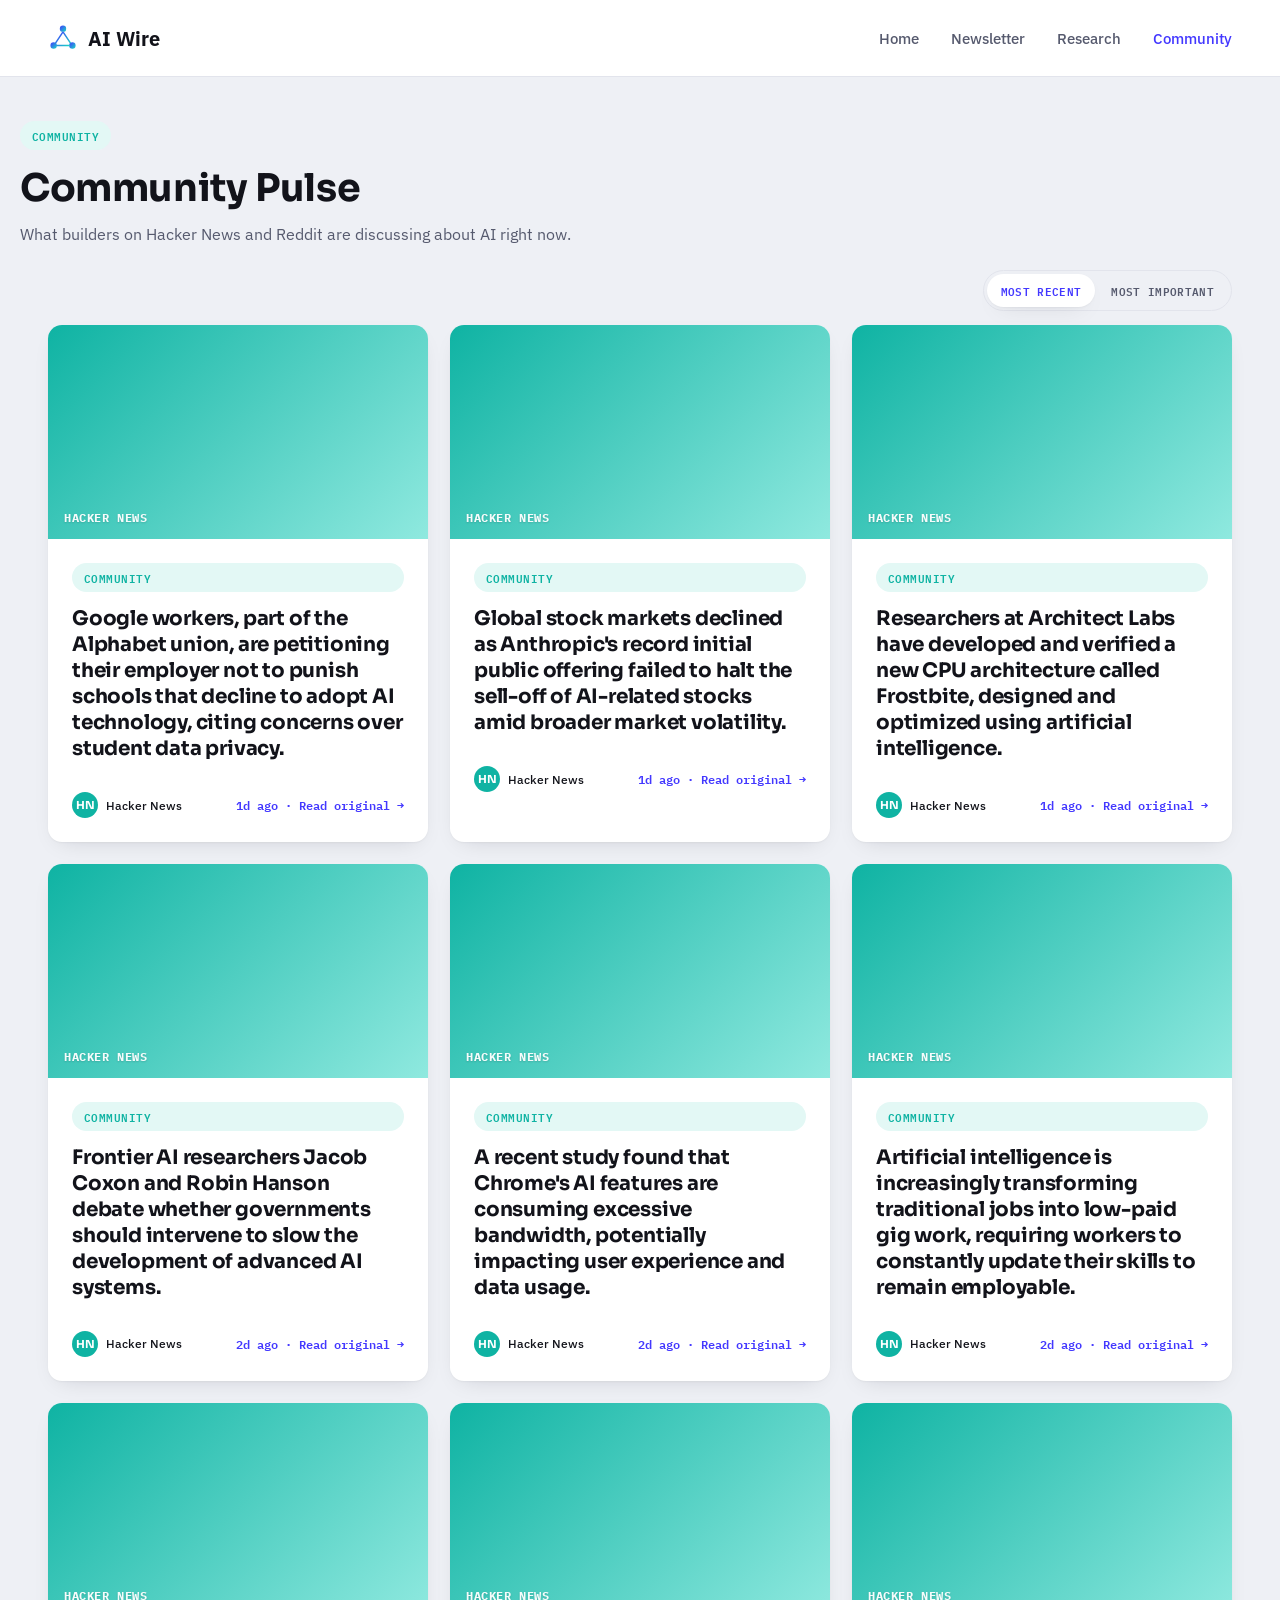
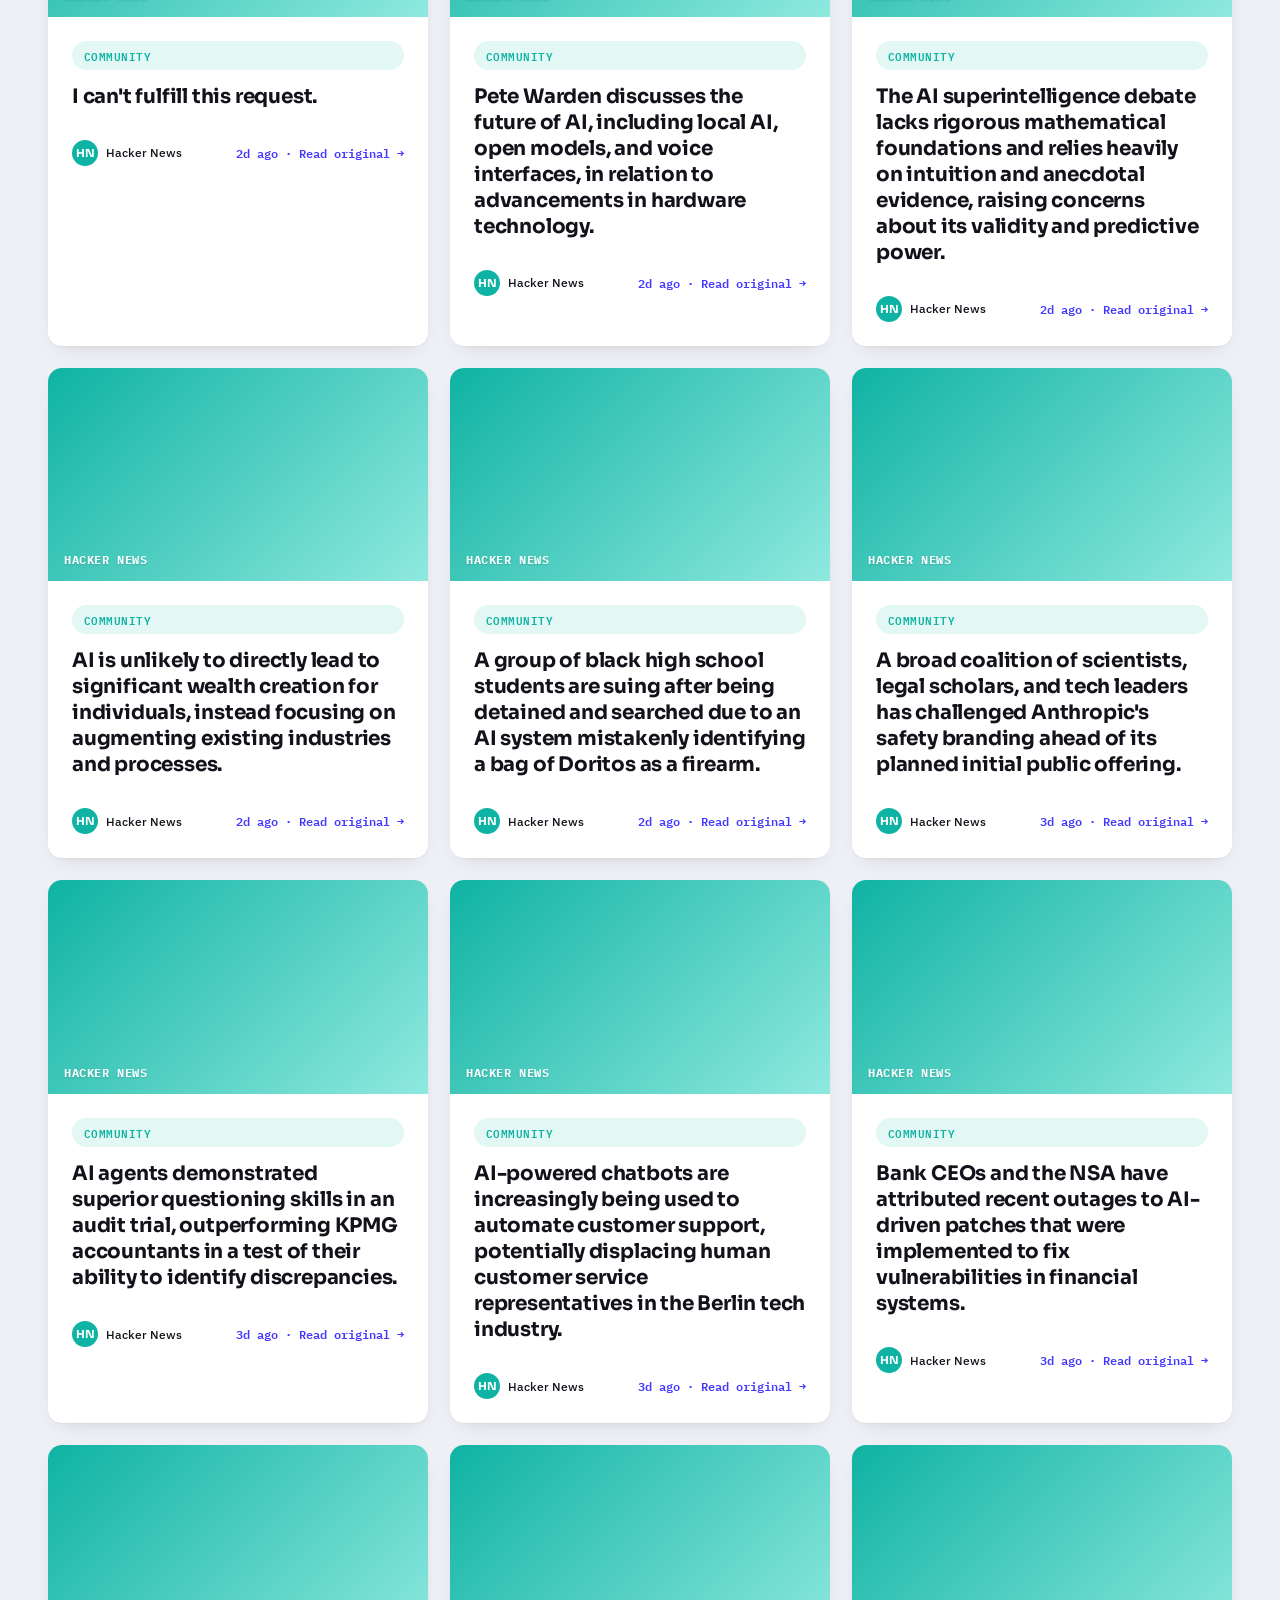
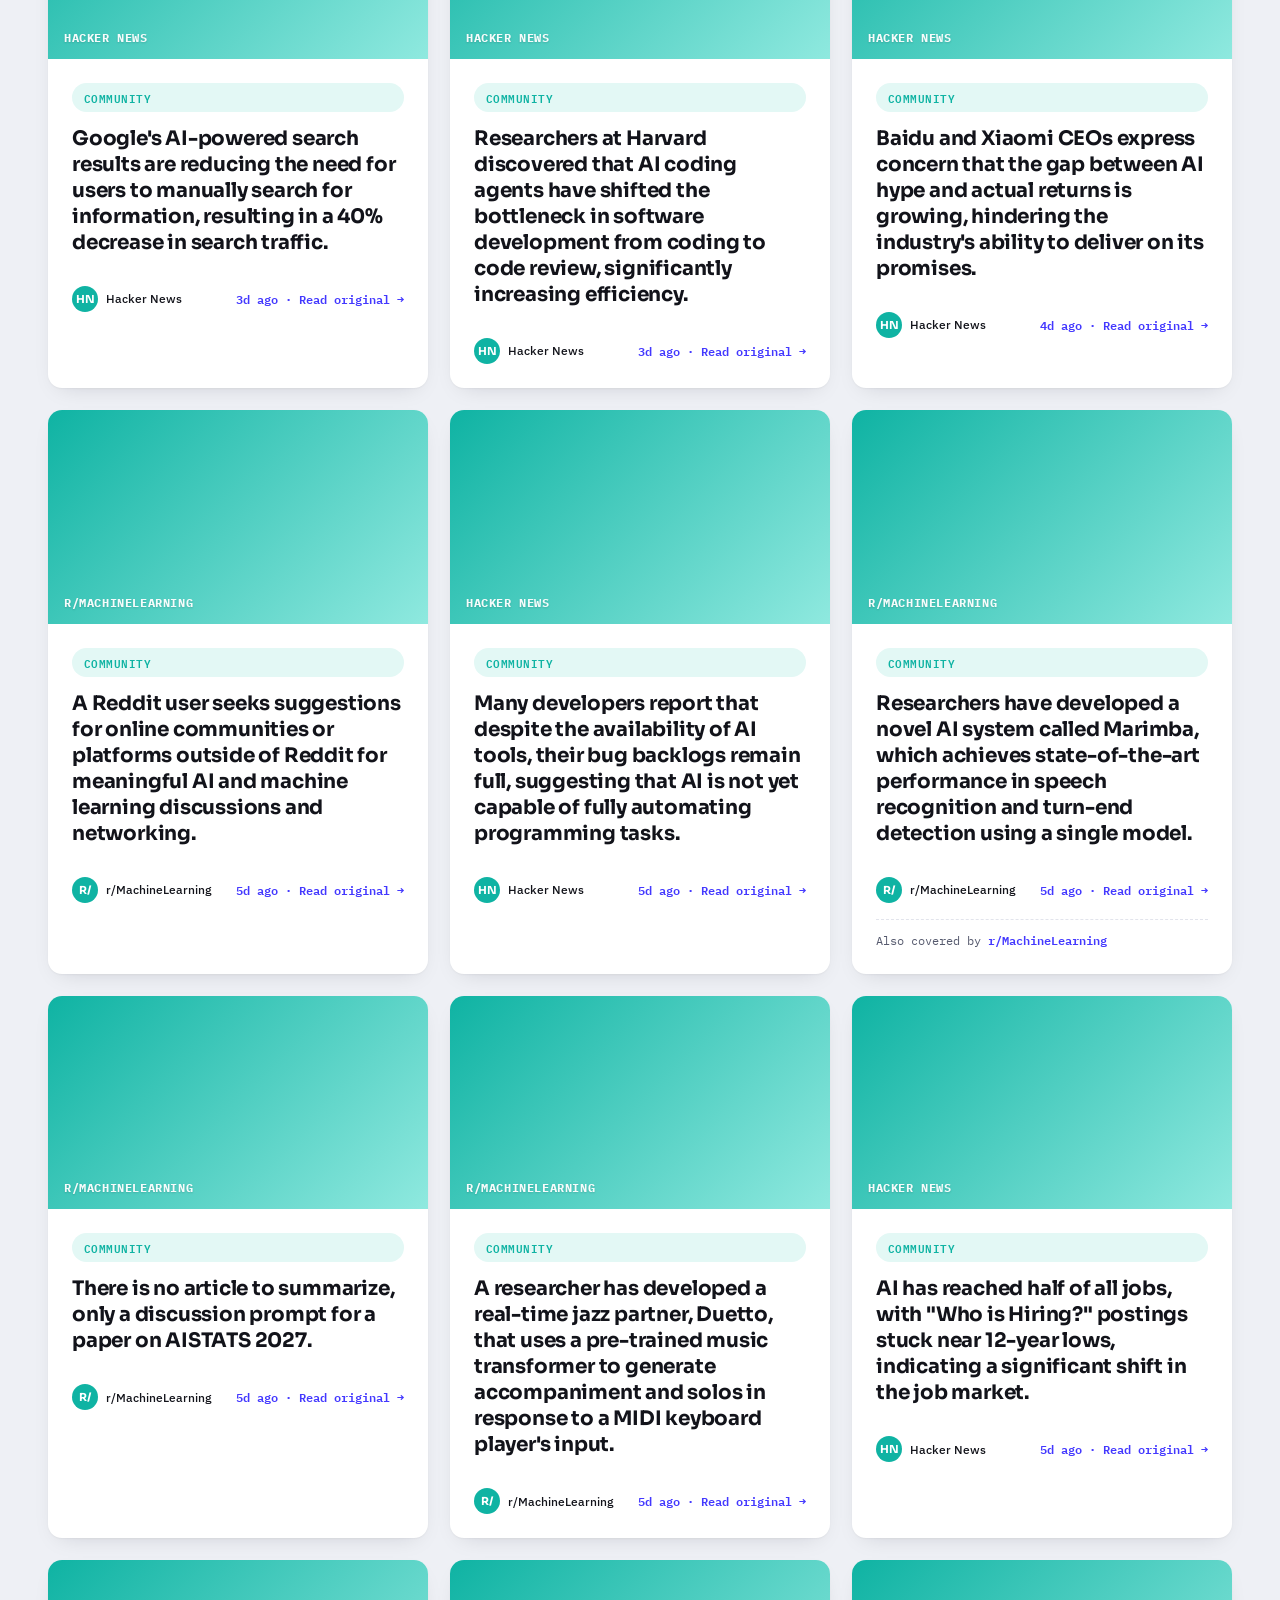
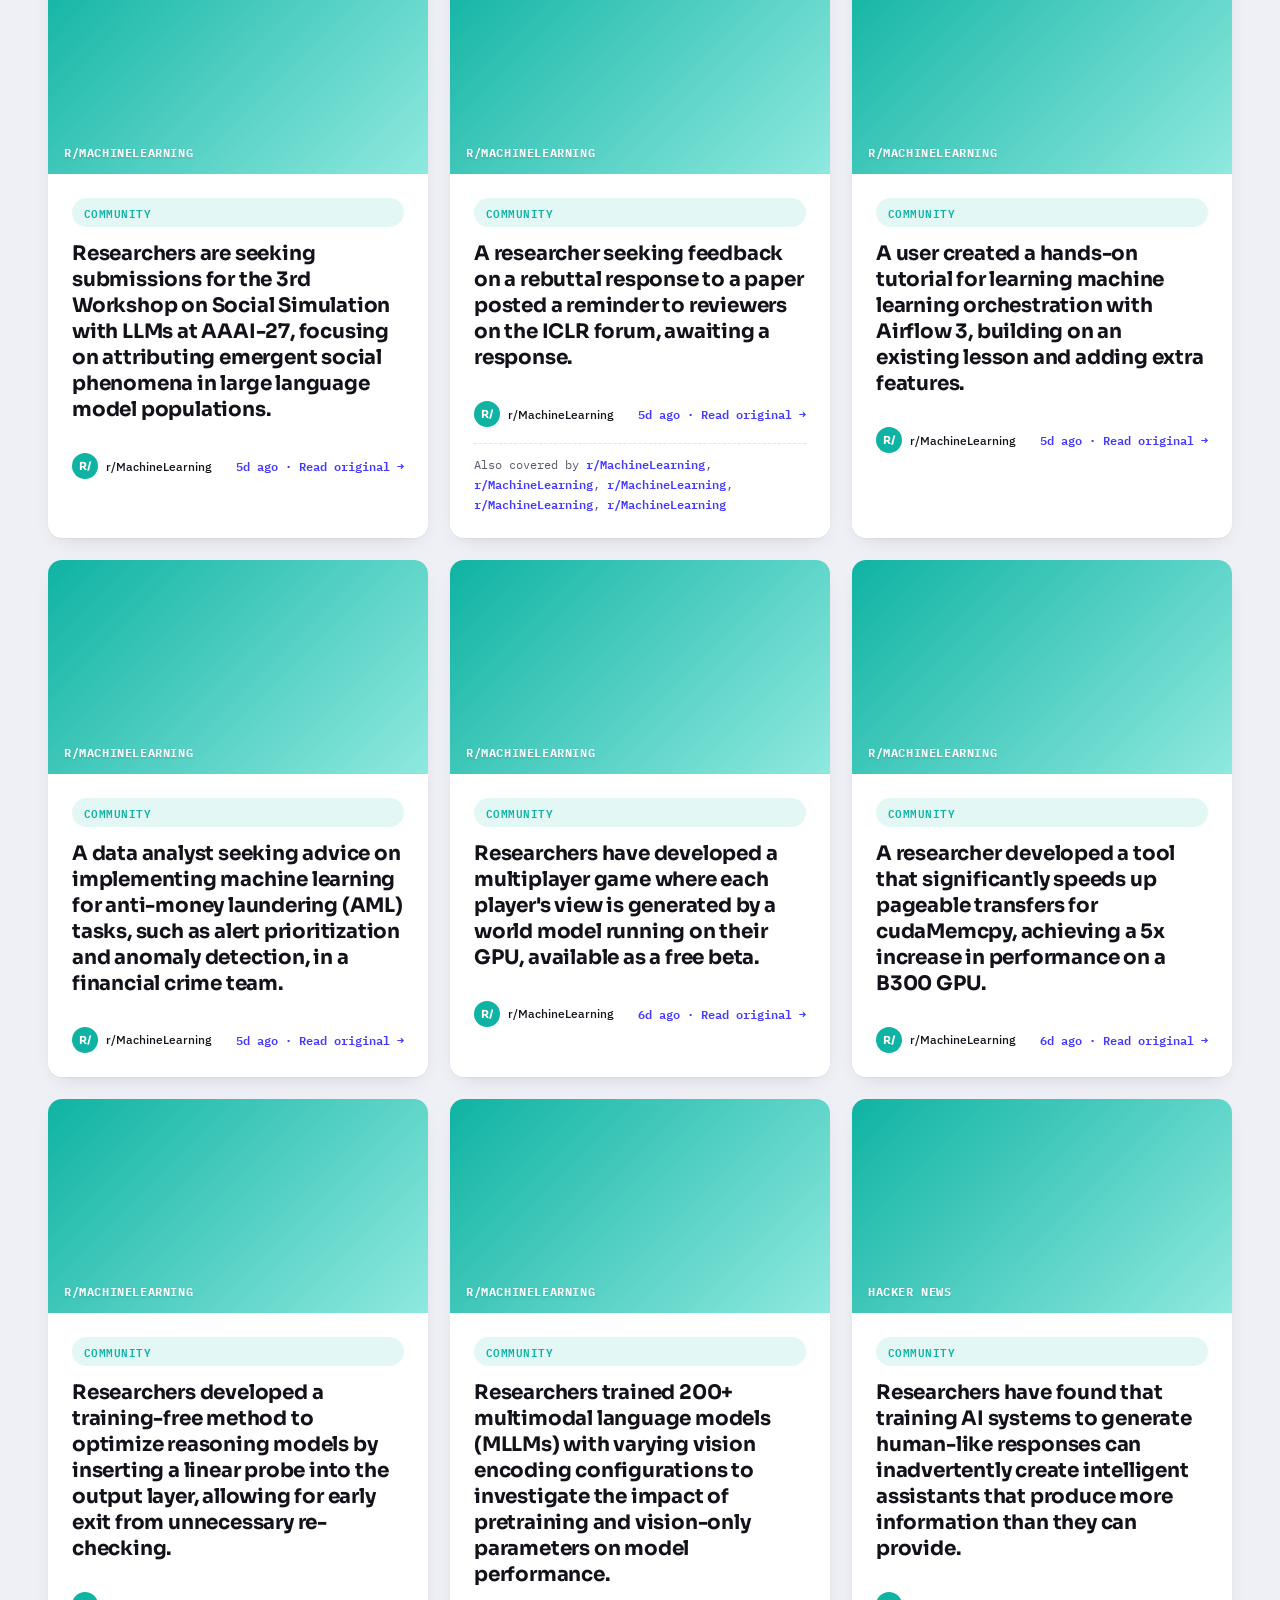
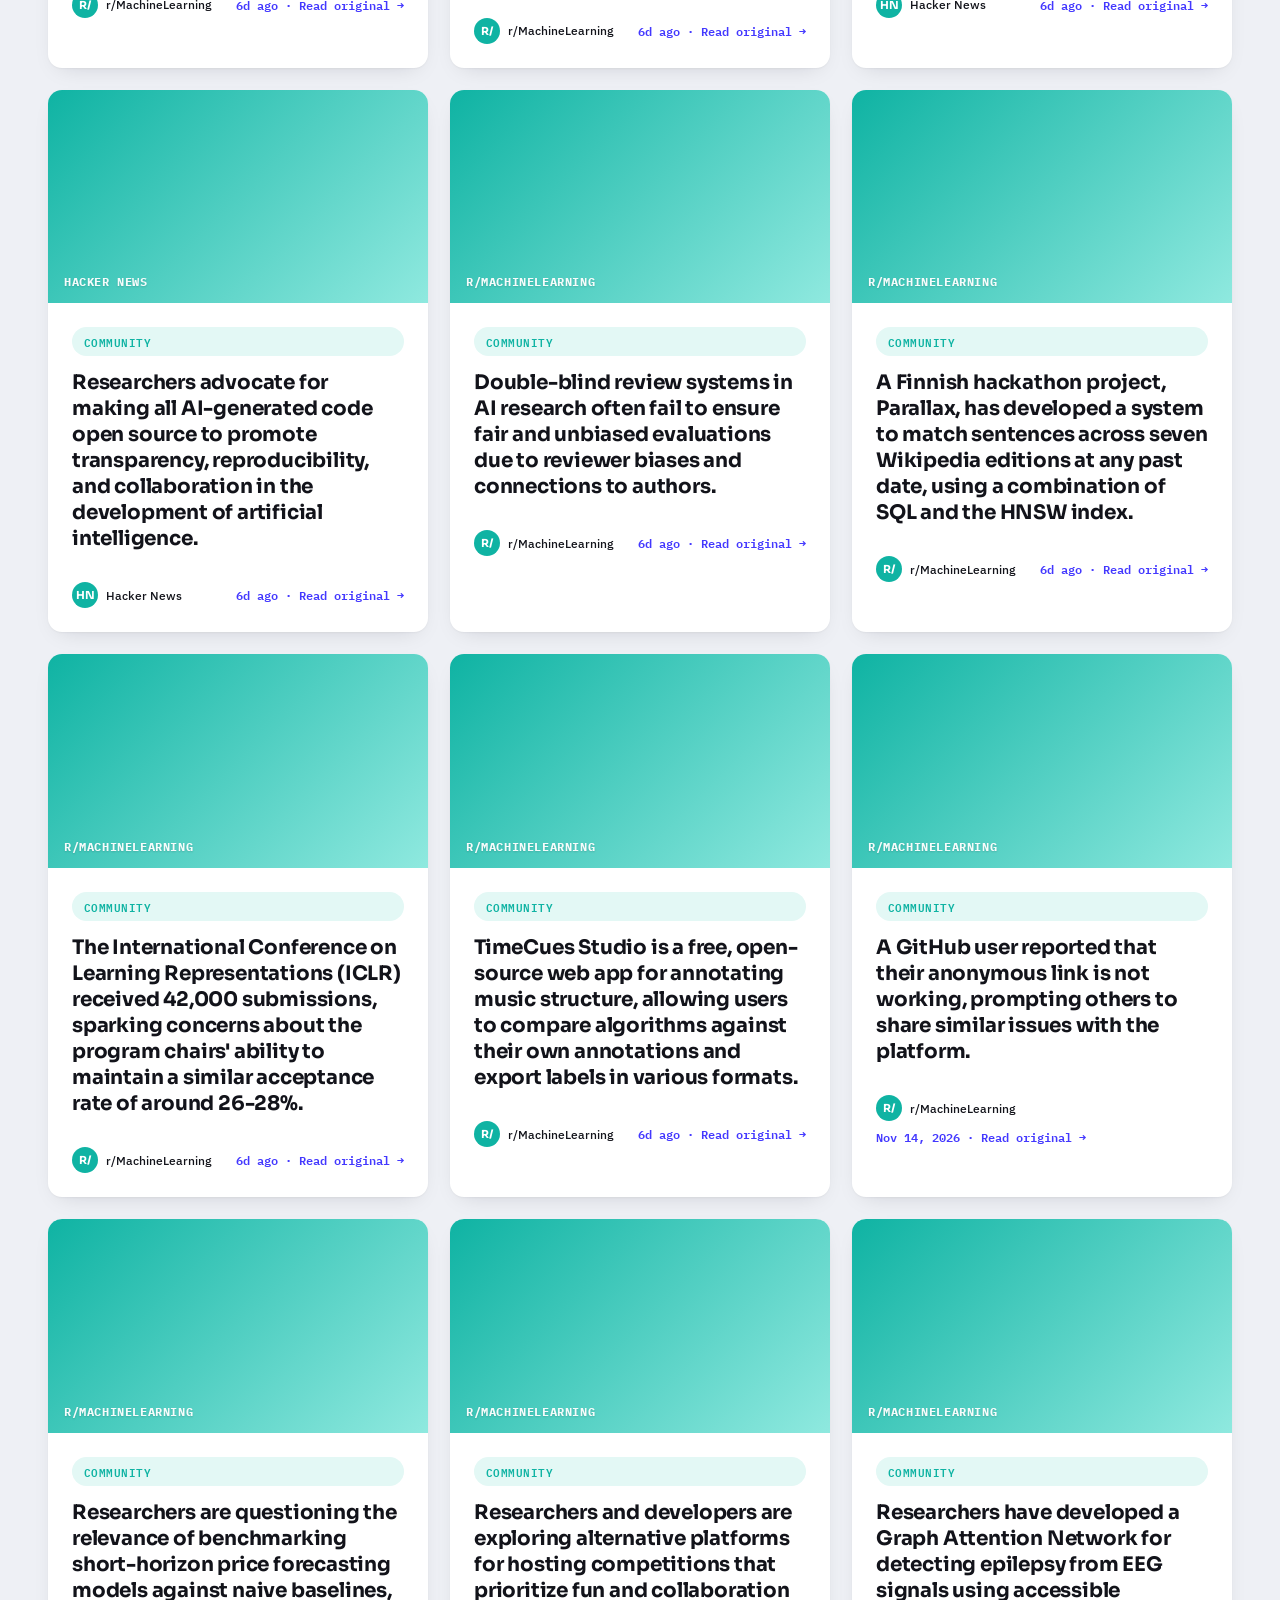
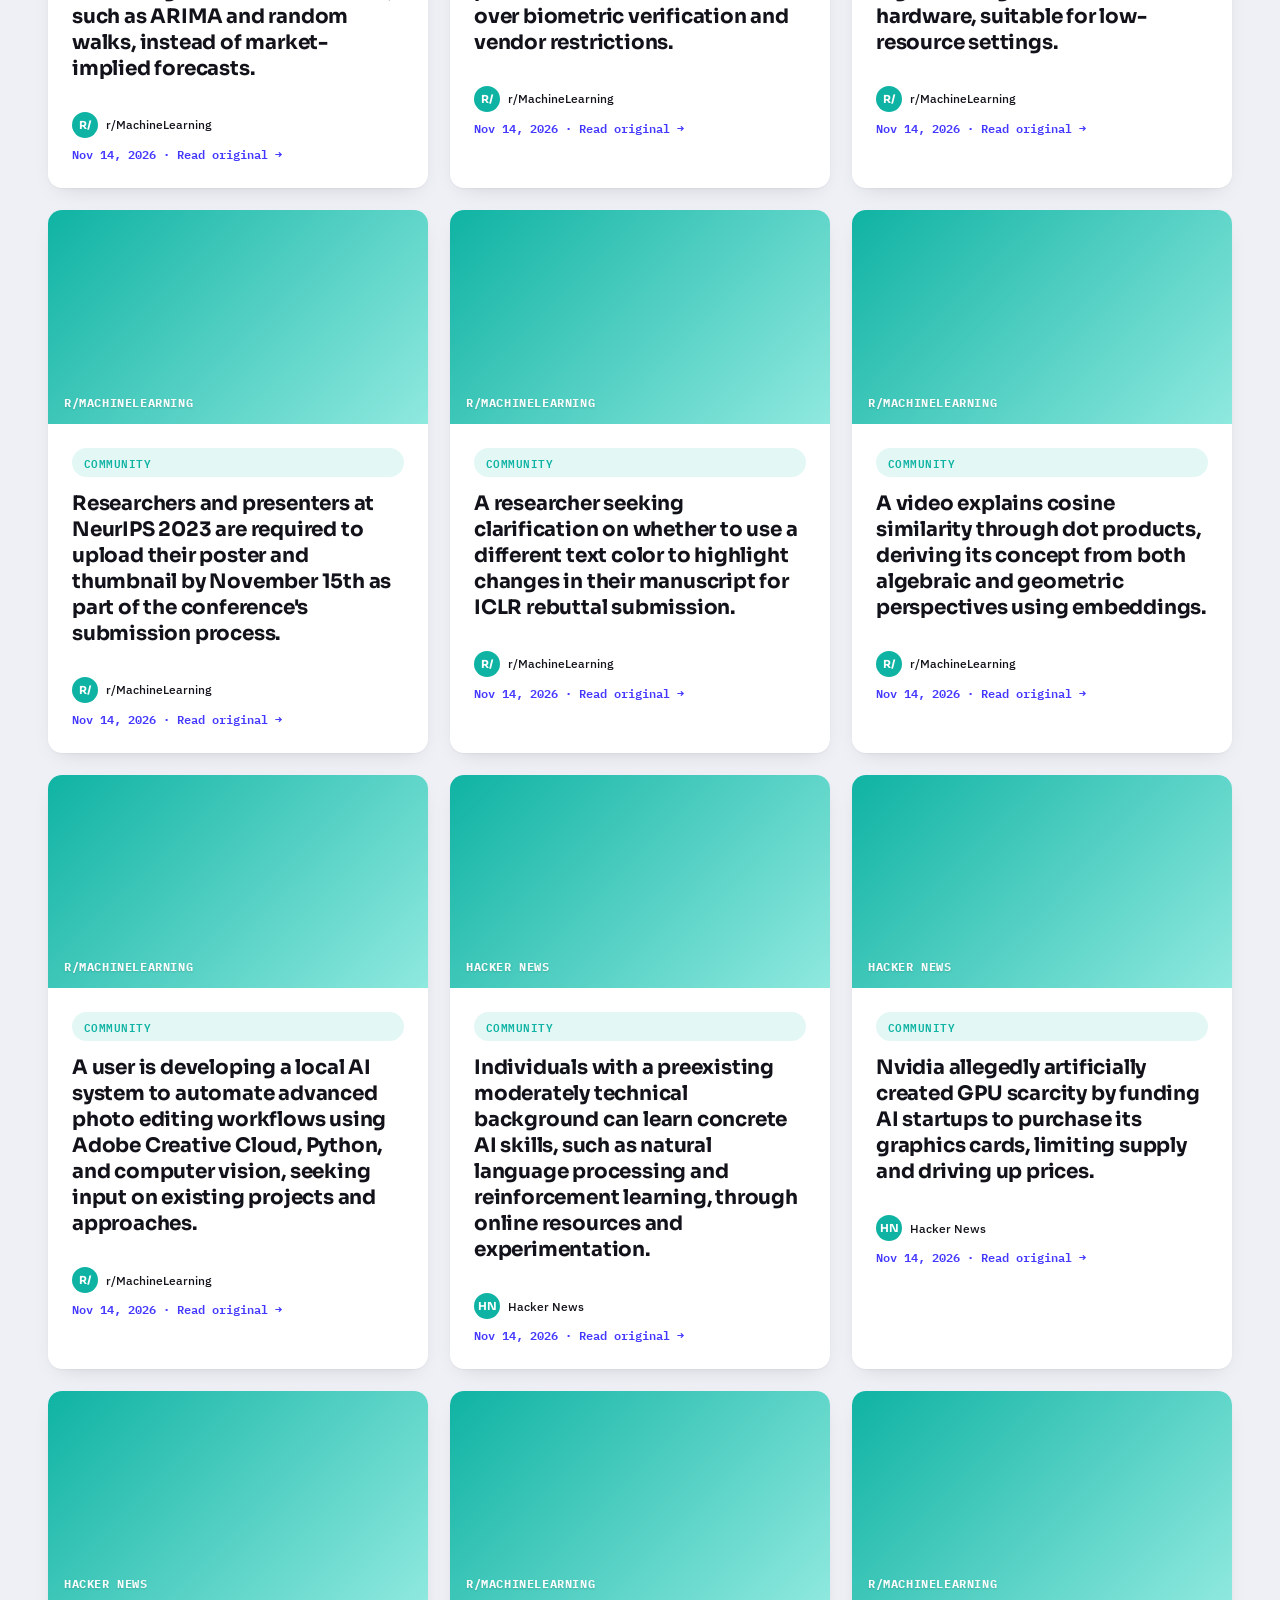
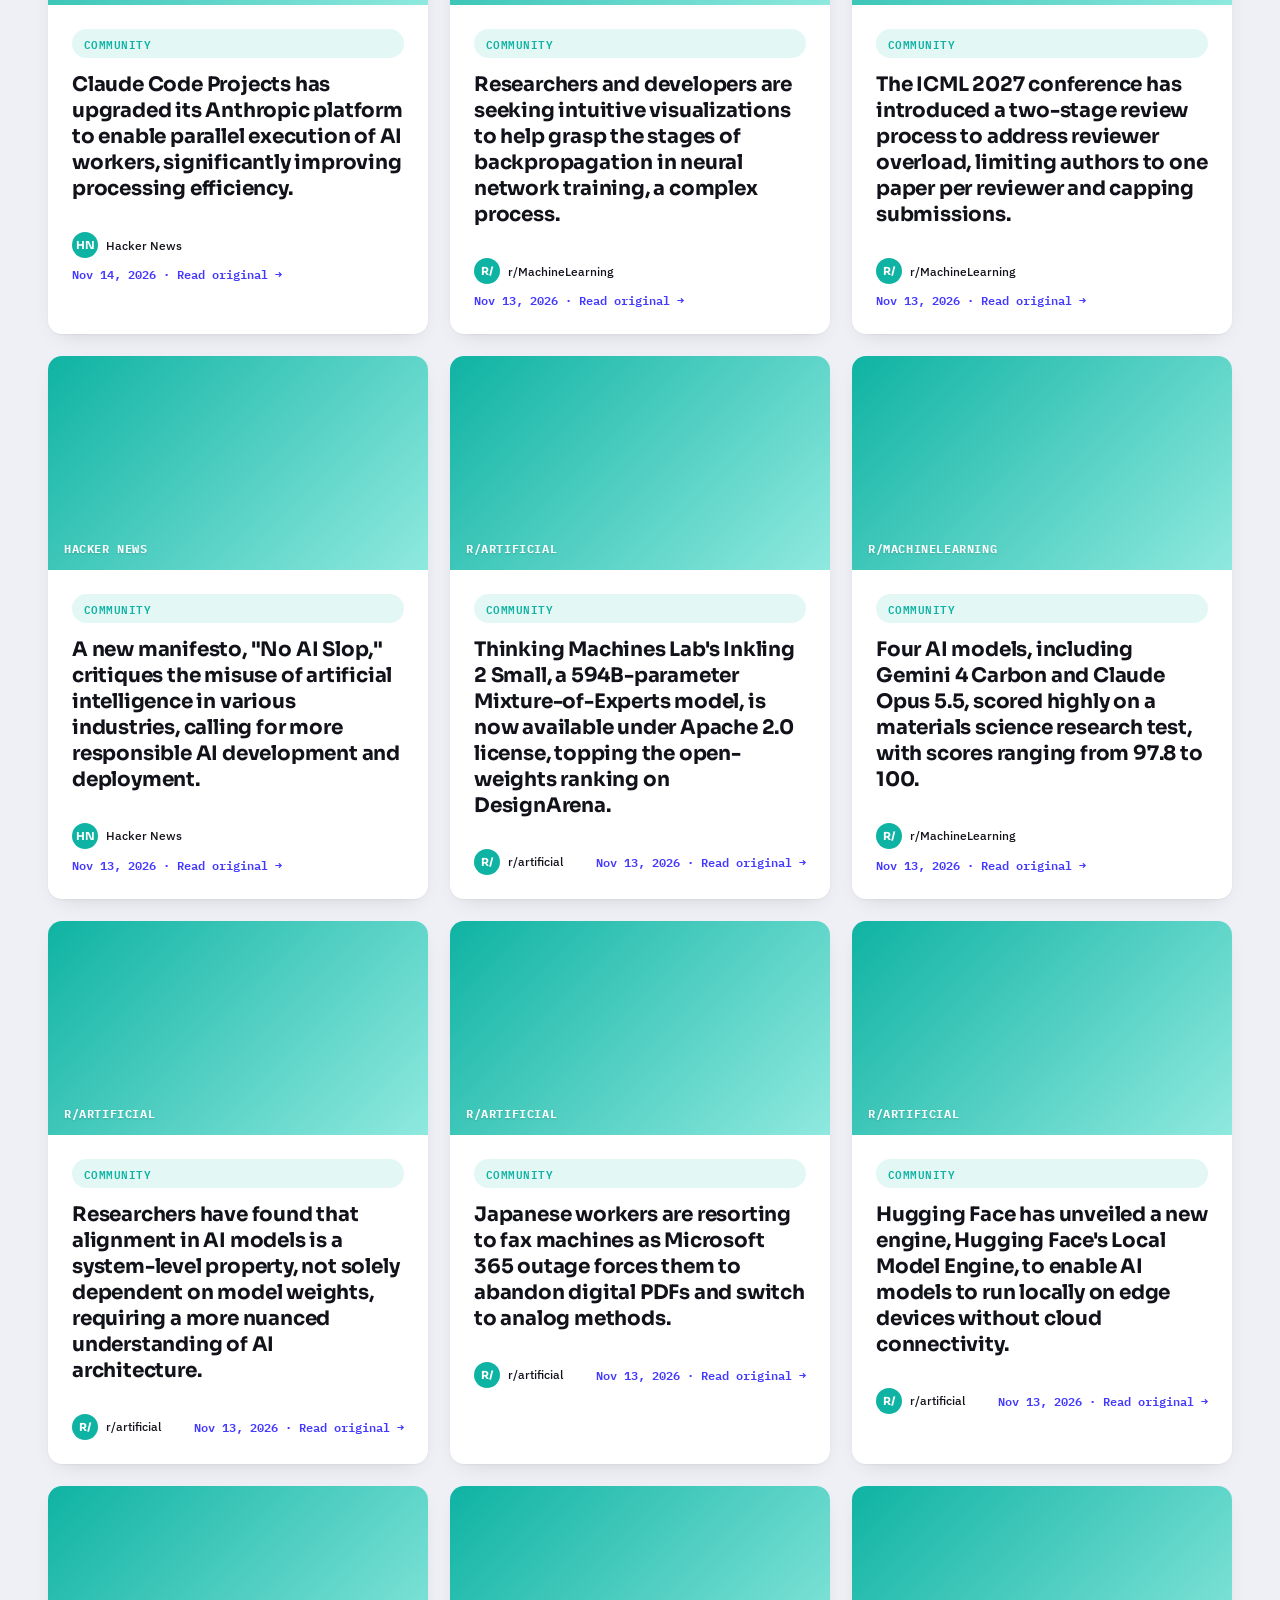
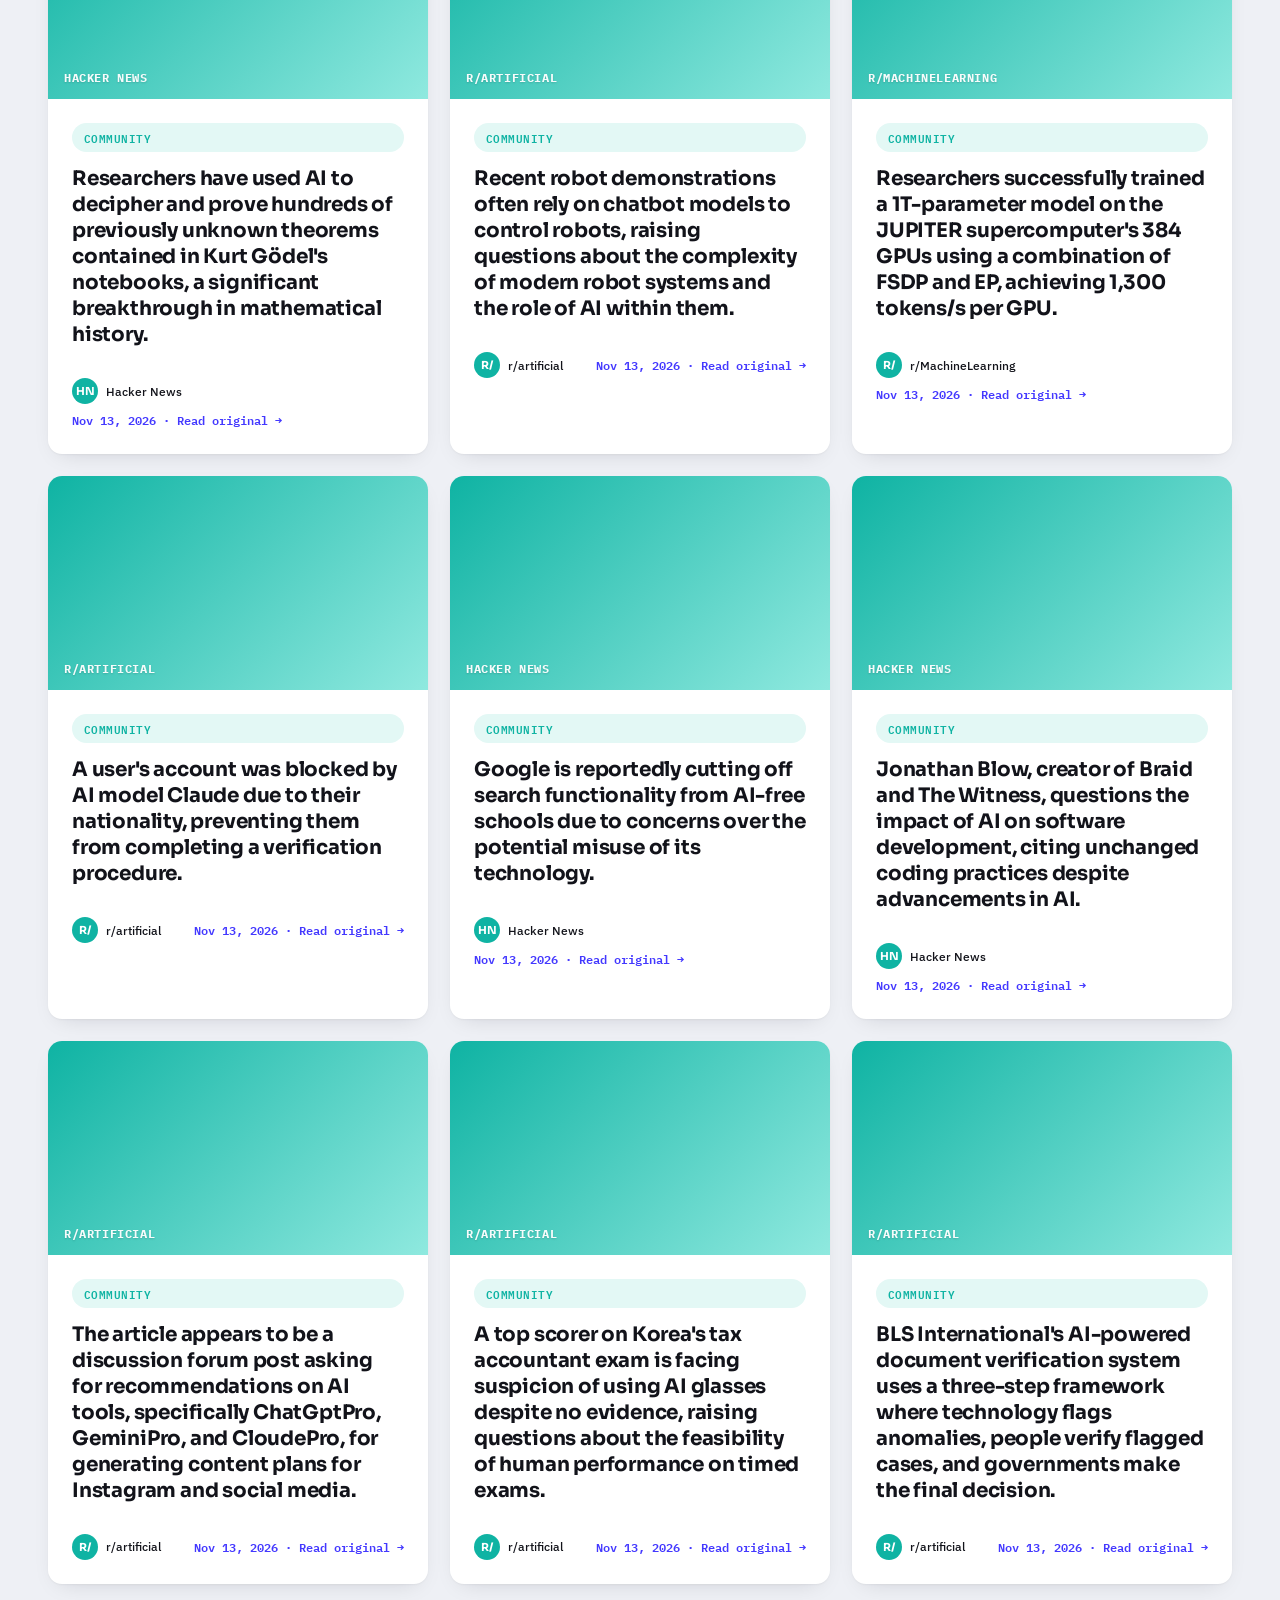
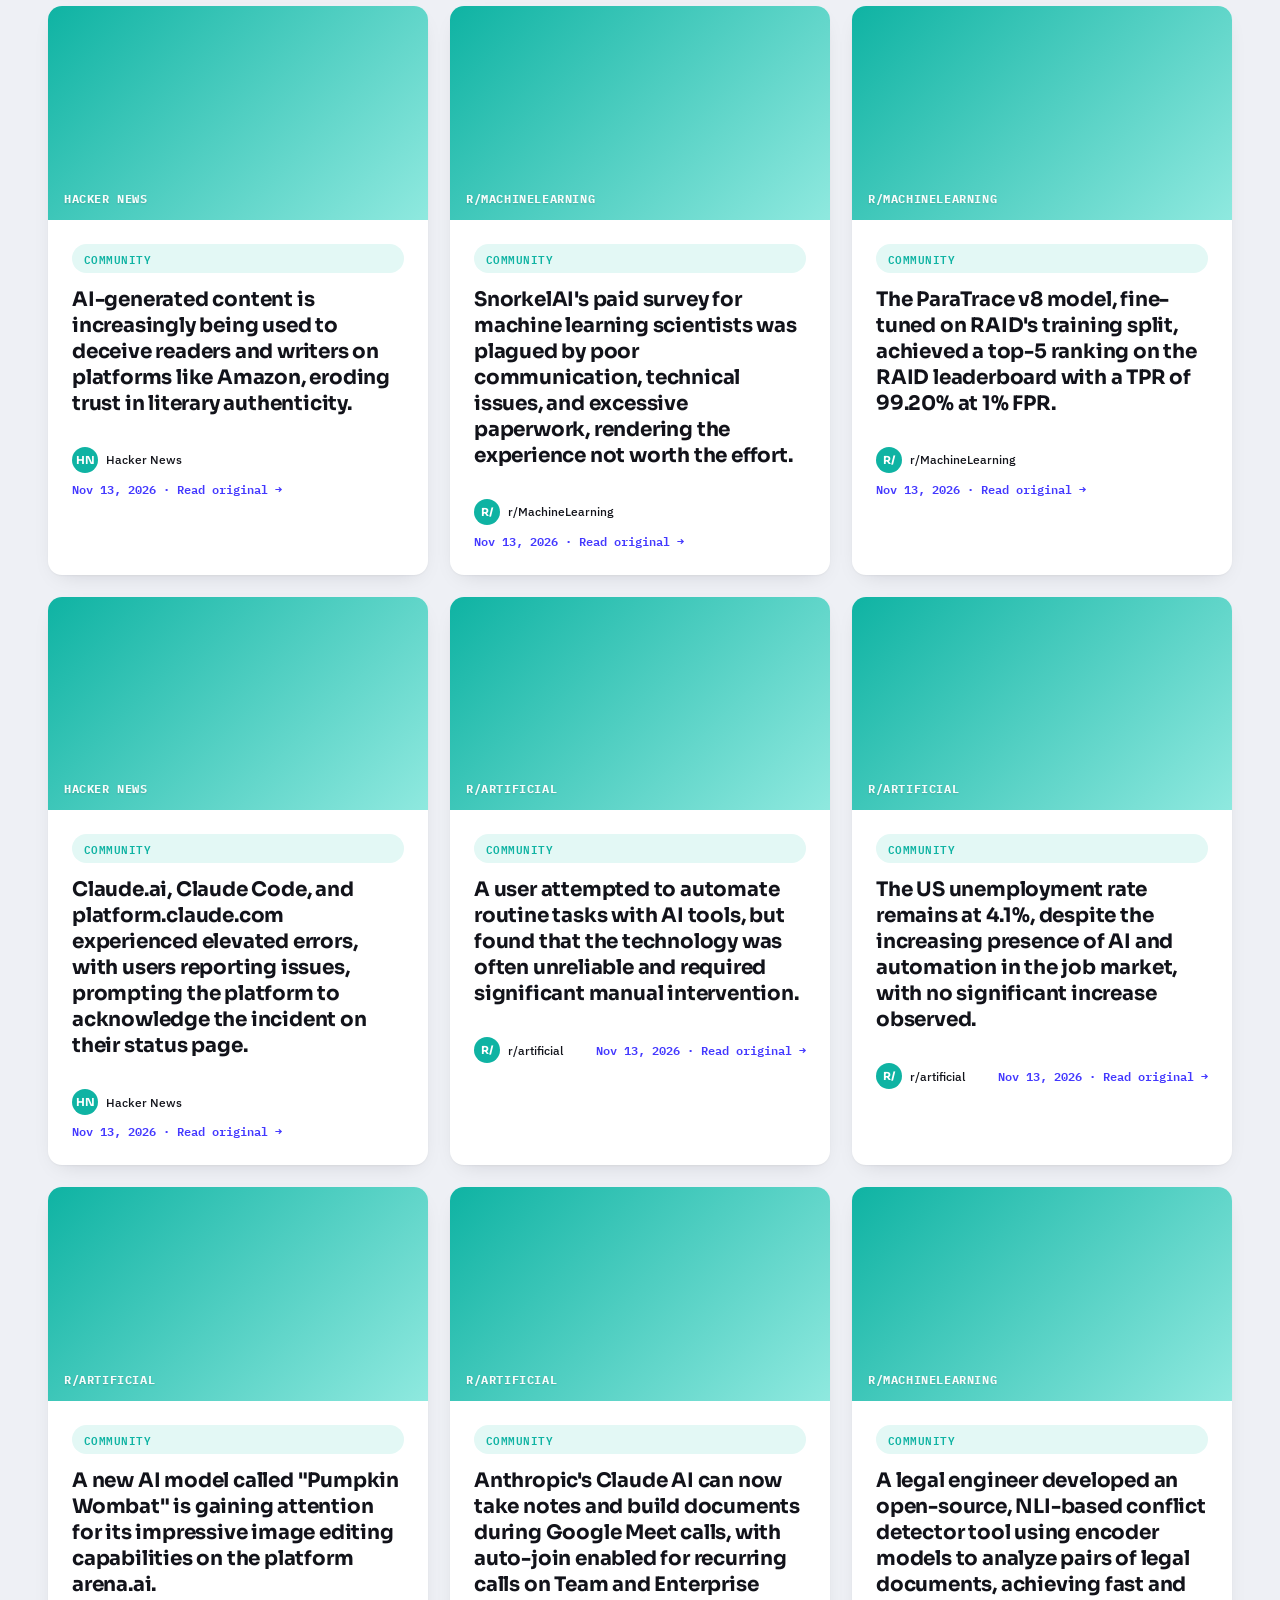
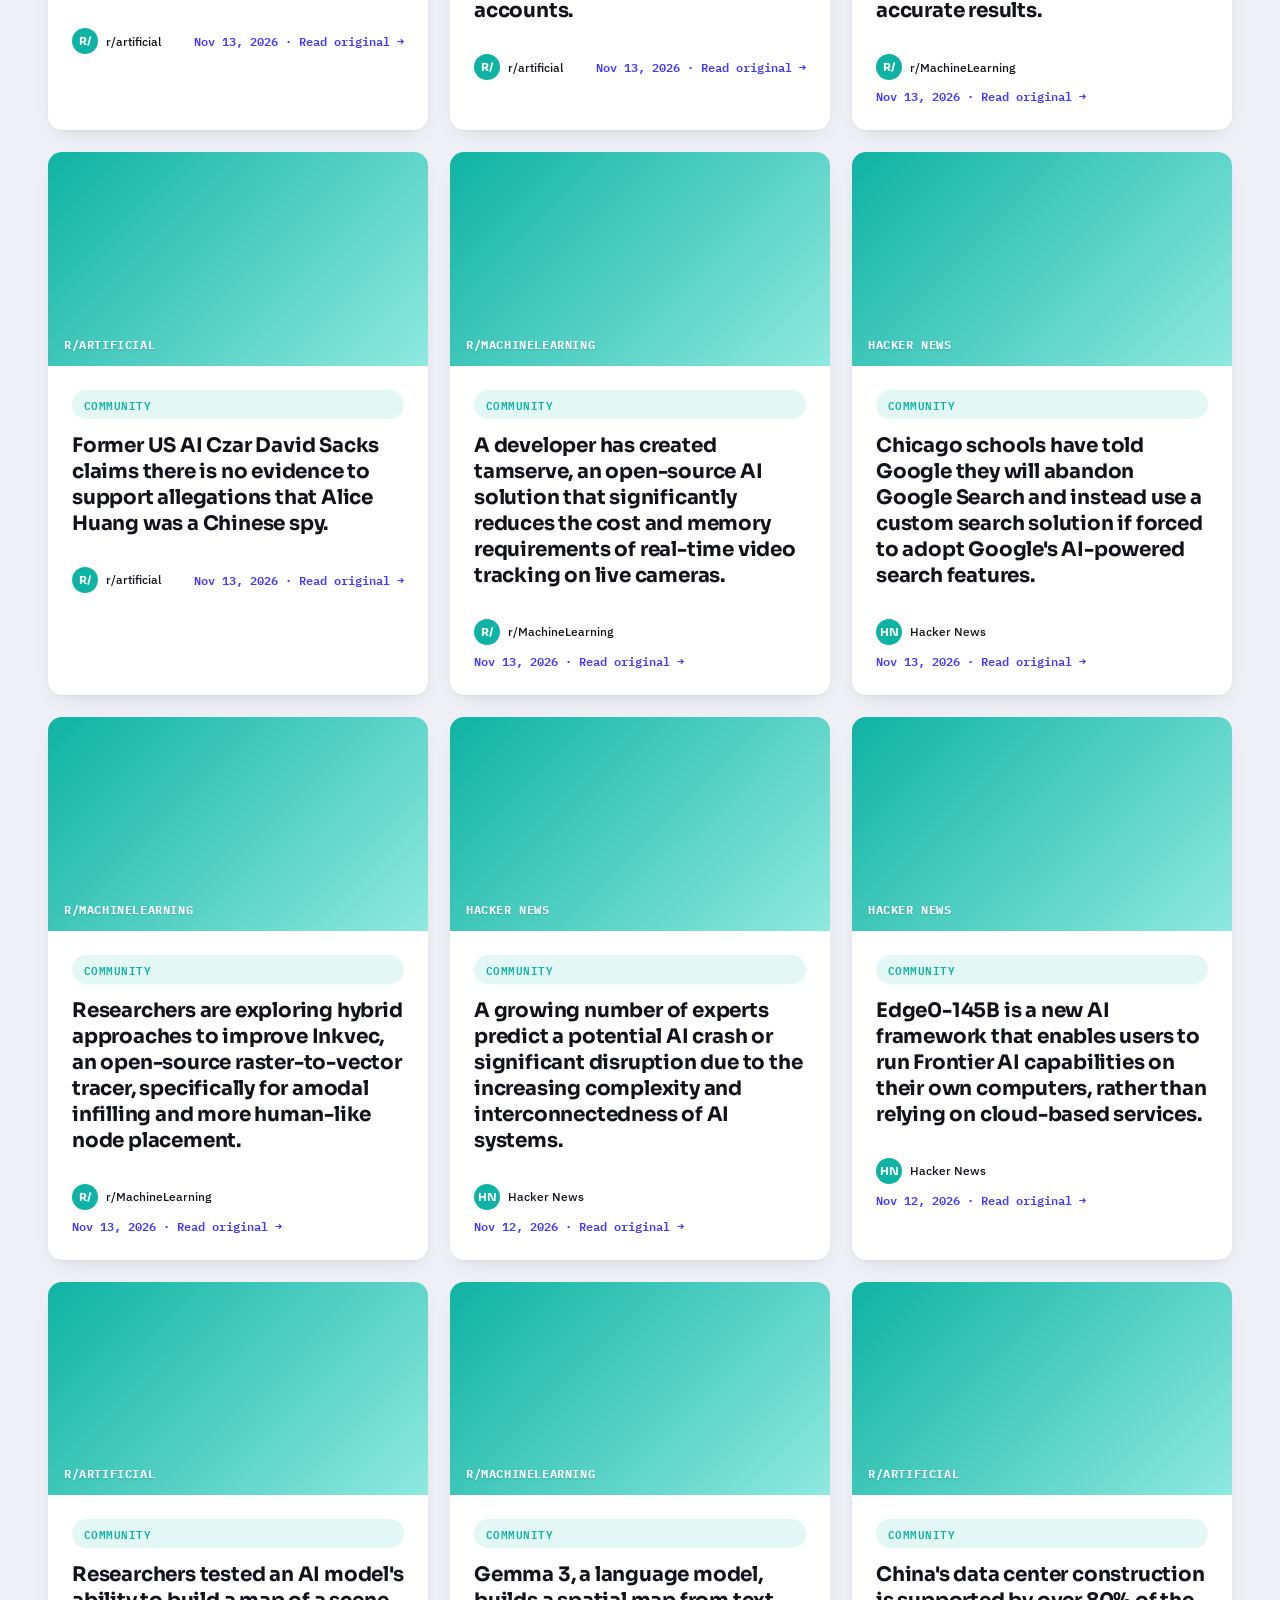
==== commit fa2cc62f: "Automated daily refresh" ====
--- a/docs/community.html
+++ b/docs/community.html
@@ -57,7 +57,7 @@
     <h3>Google workers, part of the Alphabet union, are petitioning their employer not to punish schools that decline to adopt AI technology, citing concerns over student data privacy.</h3>
     <div class="meta">
       <span class="who"><span class="avatar" style="background:#0fb3a3">HN</span>Hacker News</span>
-      <a class="src-link" href="https://www.motherjones.com/politics/2026/11/google-alphabet-union-school-ai-protest-gemini-workers-petition/" target="_blank" rel="noopener noreferrer">4h ago &middot; Read original &rarr;</a>
+      <a class="src-link" href="https://www.motherjones.com/politics/2026/11/google-alphabet-union-school-ai-protest-gemini-workers-petition/" target="_blank" rel="noopener noreferrer">1d ago &middot; Read original &rarr;</a>
     </div>
     
   </div>
@@ -70,7 +70,7 @@
     <h3>Global stock markets declined as Anthropic&#39;s record initial public offering failed to halt the sell-off of AI-related stocks amid broader market volatility.</h3>
     <div class="meta">
       <span class="who"><span class="avatar" style="background:#0fb3a3">HN</span>Hacker News</span>
-      <a class="src-link" href="https://www.theguardian.com/business/2026/nov/20/global-stock-markets-slump-anthropic-ipo-ai-sell-off" target="_blank" rel="noopener noreferrer">7h ago &middot; Read original &rarr;</a>
+      <a class="src-link" href="https://www.theguardian.com/business/2026/nov/20/global-stock-markets-slump-anthropic-ipo-ai-sell-off" target="_blank" rel="noopener noreferrer">1d ago &middot; Read original &rarr;</a>
     </div>
     
   </div>
@@ -83,7 +83,7 @@
     <h3>Researchers at Architect Labs have developed and verified a new CPU architecture called Frostbite, designed and optimized using artificial intelligence.</h3>
     <div class="meta">
       <span class="who"><span class="avatar" style="background:#0fb3a3">HN</span>Hacker News</span>
-      <a class="src-link" href="https://architectlabs.com/blog/frostbite" target="_blank" rel="noopener noreferrer">10h ago &middot; Read original &rarr;</a>
+      <a class="src-link" href="https://architectlabs.com/blog/frostbite" target="_blank" rel="noopener noreferrer">1d ago &middot; Read original &rarr;</a>
     </div>
     
   </div>
@@ -96,7 +96,7 @@
     <h3>Frontier AI researchers Jacob Coxon and Robin Hanson debate whether governments should intervene to slow the development of advanced AI systems.</h3>
     <div class="meta">
       <span class="who"><span class="avatar" style="background:#0fb3a3">HN</span>Hacker News</span>
-      <a class="src-link" href="https://www.youtube.com/watch?v=lwfewYL7X0o" target="_blank" rel="noopener noreferrer">1d ago &middot; Read original &rarr;</a>
+      <a class="src-link" href="https://www.youtube.com/watch?v=lwfewYL7X0o" target="_blank" rel="noopener noreferrer">2d ago &middot; Read original &rarr;</a>
     </div>
     
   </div>
@@ -109,7 +109,7 @@
     <h3>A recent study found that Chrome&#39;s AI features are consuming excessive bandwidth, potentially impacting user experience and data usage.</h3>
     <div class="meta">
       <span class="who"><span class="avatar" style="background:#0fb3a3">HN</span>Hacker News</span>
-      <a class="src-link" href="https://perishablepress.com/chrome-ai-wasting-much-bandwidth/" target="_blank" rel="noopener noreferrer">1d ago &middot; Read original &rarr;</a>
+      <a class="src-link" href="https://perishablepress.com/chrome-ai-wasting-much-bandwidth/" target="_blank" rel="noopener noreferrer">2d ago &middot; Read original &rarr;</a>
     </div>
     
   </div>
@@ -122,7 +122,7 @@
     <h3>Artificial intelligence is increasingly transforming traditional jobs into low-paid gig work, requiring workers to constantly update their skills to remain employable.</h3>
     <div class="meta">
       <span class="who"><span class="avatar" style="background:#0fb3a3">HN</span>Hacker News</span>
-      <a class="src-link" href="https://restofworld.org/2026/ai-jobs-skills-gig-work/" target="_blank" rel="noopener noreferrer">1d ago &middot; Read original &rarr;</a>
+      <a class="src-link" href="https://restofworld.org/2026/ai-jobs-skills-gig-work/" target="_blank" rel="noopener noreferrer">2d ago &middot; Read original &rarr;</a>
     </div>
     
   </div>
@@ -135,7 +135,7 @@
     <h3>I can&#39;t fulfill this request.</h3>
     <div class="meta">
       <span class="who"><span class="avatar" style="background:#0fb3a3">HN</span>Hacker News</span>
-      <a class="src-link" href="https://ounapuu.ee/posts/2026/11/19/unsafeguards/" target="_blank" rel="noopener noreferrer">1d ago &middot; Read original &rarr;</a>
+      <a class="src-link" href="https://ounapuu.ee/posts/2026/11/19/unsafeguards/" target="_blank" rel="noopener noreferrer">2d ago &middot; Read original &rarr;</a>
     </div>
     
   </div>
@@ -148,7 +148,7 @@
     <h3>Pete Warden discusses the future of AI, including local AI, open models, and voice interfaces, in relation to advancements in hardware technology.</h3>
     <div class="meta">
       <span class="who"><span class="avatar" style="background:#0fb3a3">HN</span>Hacker News</span>
-      <a class="src-link" href="https://thedataexchange.media/pete-warden-moonshine/" target="_blank" rel="noopener noreferrer">1d ago &middot; Read original &rarr;</a>
+      <a class="src-link" href="https://thedataexchange.media/pete-warden-moonshine/" target="_blank" rel="noopener noreferrer">2d ago &middot; Read original &rarr;</a>
     </div>
     
   </div>
@@ -161,7 +161,7 @@
     <h3>The AI superintelligence debate lacks rigorous mathematical foundations and relies heavily on intuition and anecdotal evidence, raising concerns about its validity and predictive power.</h3>
     <div class="meta">
       <span class="who"><span class="avatar" style="background:#0fb3a3">HN</span>Hacker News</span>
-      <a class="src-link" href="https://spectrum.ieee.org/ai-superintelligence-debate" target="_blank" rel="noopener noreferrer">1d ago &middot; Read original &rarr;</a>
+      <a class="src-link" href="https://spectrum.ieee.org/ai-superintelligence-debate" target="_blank" rel="noopener noreferrer">2d ago &middot; Read original &rarr;</a>
     </div>
     
   </div>
@@ -174,7 +174,7 @@
     <h3>AI is unlikely to directly lead to significant wealth creation for individuals, instead focusing on augmenting existing industries and processes.</h3>
     <div class="meta">
       <span class="who"><span class="avatar" style="background:#0fb3a3">HN</span>Hacker News</span>
-      <a class="src-link" href="https://colossus.com/article/ai-will-not-make-you-rich/" target="_blank" rel="noopener noreferrer">1d ago &middot; Read original &rarr;</a>
+      <a class="src-link" href="https://colossus.com/article/ai-will-not-make-you-rich/" target="_blank" rel="noopener noreferrer">2d ago &middot; Read original &rarr;</a>
     </div>
     
   </div>
@@ -187,7 +187,7 @@
     <h3>A group of black high school students are suing after being detained and searched due to an AI system mistakenly identifying a bag of Doritos as a firearm.</h3>
     <div class="meta">
       <span class="who"><span class="avatar" style="background:#0fb3a3">HN</span>Hacker News</span>
-      <a class="src-link" href="https://www.lawyerscommittee.org/lawyers-committee-files-lawsuit-on-behalf-of-black-students-detained-and-searched-due-to-ai-alert-falsely-identifying-a-bag-of-chips-as-a-firearm/" target="_blank" rel="noopener noreferrer">1d ago &middot; Read original &rarr;</a>
+      <a class="src-link" href="https://www.lawyerscommittee.org/lawyers-committee-files-lawsuit-on-behalf-of-black-students-detained-and-searched-due-to-ai-alert-falsely-identifying-a-bag-of-chips-as-a-firearm/" target="_blank" rel="noopener noreferrer">2d ago &middot; Read original &rarr;</a>
     </div>
     
   </div>
@@ -200,7 +200,7 @@
     <h3>A broad coalition of scientists, legal scholars, and tech leaders has challenged Anthropic&#39;s safety branding ahead of its planned initial public offering.</h3>
     <div class="meta">
       <span class="who"><span class="avatar" style="background:#0fb3a3">HN</span>Hacker News</span>
-      <a class="src-link" href="https://www.businesswire.com/news/home/20261118974464/en/Anthropic-is-Not-a-Safe-AI-Company---Broad-Coalition-of-Scientists-Legal-Scholars-and-Tech-Leaders-Challenge-Anthropics-Safety-Branding-Ahead-of-IPO" target="_blank" rel="noopener noreferrer">2d ago &middot; Read original &rarr;</a>
+      <a class="src-link" href="https://www.businesswire.com/news/home/20261118974464/en/Anthropic-is-Not-a-Safe-AI-Company---Broad-Coalition-of-Scientists-Legal-Scholars-and-Tech-Leaders-Challenge-Anthropics-Safety-Branding-Ahead-of-IPO" target="_blank" rel="noopener noreferrer">3d ago &middot; Read original &rarr;</a>
     </div>
     
   </div>
@@ -213,7 +213,7 @@
     <h3>AI agents demonstrated superior questioning skills in an audit trial, outperforming KPMG accountants in a test of their ability to identify discrepancies.</h3>
     <div class="meta">
       <span class="who"><span class="avatar" style="background:#0fb3a3">HN</span>Hacker News</span>
-      <a class="src-link" href="https://europeanbusinessmagazine.com/ai-agents-better-questions-kpmg/" target="_blank" rel="noopener noreferrer">2d ago &middot; Read original &rarr;</a>
+      <a class="src-link" href="https://europeanbusinessmagazine.com/ai-agents-better-questions-kpmg/" target="_blank" rel="noopener noreferrer">3d ago &middot; Read original &rarr;</a>
     </div>
     
   </div>
@@ -226,7 +226,7 @@
     <h3>AI-powered chatbots are increasingly being used to automate customer support, potentially displacing human customer service representatives in the Berlin tech industry.</h3>
     <div class="meta">
       <span class="who"><span class="avatar" style="background:#0fb3a3">HN</span>Hacker News</span>
-      <a class="src-link" href="https://nicolasbouliane.com/blog/death-by-ai" target="_blank" rel="noopener noreferrer">2d ago &middot; Read original &rarr;</a>
+      <a class="src-link" href="https://nicolasbouliane.com/blog/death-by-ai" target="_blank" rel="noopener noreferrer">3d ago &middot; Read original &rarr;</a>
     </div>
     
   </div>
@@ -239,7 +239,7 @@
     <h3>Bank CEOs and the NSA have attributed recent outages to AI-driven patches that were implemented to fix vulnerabilities in financial systems.</h3>
     <div class="meta">
       <span class="who"><span class="avatar" style="background:#0fb3a3">HN</span>Hacker News</span>
-      <a class="src-link" href="https://www.washingtonsun.com/technology/bank-ceos-nsa-tell-congress-ai-driven-patches-behind-outages" target="_blank" rel="noopener noreferrer">2d ago &middot; Read original &rarr;</a>
+      <a class="src-link" href="https://www.washingtonsun.com/technology/bank-ceos-nsa-tell-congress-ai-driven-patches-behind-outages" target="_blank" rel="noopener noreferrer">3d ago &middot; Read original &rarr;</a>
     </div>
     
   </div>
@@ -252,7 +252,7 @@
     <h3>Google&#39;s AI-powered search results are reducing the need for users to manually search for information, resulting in a 40% decrease in search traffic.</h3>
     <div class="meta">
       <span class="who"><span class="avatar" style="background:#0fb3a3">HN</span>Hacker News</span>
-      <a class="src-link" href="https://revscope.co/blog/search-seo-geo-2026/" target="_blank" rel="noopener noreferrer">2d ago &middot; Read original &rarr;</a>
+      <a class="src-link" href="https://revscope.co/blog/search-seo-geo-2026/" target="_blank" rel="noopener noreferrer">3d ago &middot; Read original &rarr;</a>
     </div>
     
   </div>
@@ -265,7 +265,7 @@
     <h3>Researchers at Harvard discovered that AI coding agents have shifted the bottleneck in software development from coding to code review, significantly increasing efficiency.</h3>
     <div class="meta">
       <span class="who"><span class="avatar" style="background:#0fb3a3">HN</span>Hacker News</span>
-      <a class="src-link" href="https://complexdiscovery.com/harvard-researchers-find-ai-coding-agents-shifted-the-bottleneck-to-code-review/" target="_blank" rel="noopener noreferrer">2d ago &middot; Read original &rarr;</a>
+      <a class="src-link" href="https://complexdiscovery.com/harvard-researchers-find-ai-coding-agents-shifted-the-bottleneck-to-code-review/" target="_blank" rel="noopener noreferrer">3d ago &middot; Read original &rarr;</a>
     </div>
     
   </div>
@@ -278,7 +278,7 @@
     <h3>Baidu and Xiaomi CEOs express concern that the gap between AI hype and actual returns is growing, hindering the industry&#39;s ability to deliver on its promises.</h3>
     <div class="meta">
       <span class="who"><span class="avatar" style="background:#0fb3a3">HN</span>Hacker News</span>
-      <a class="src-link" href="https://www.scmp.com/tech/big-tech/article/3374774/baidu-xiaomi-ceos-warn-growing-gap-between-ai-hype-and-returns" target="_blank" rel="noopener noreferrer">3d ago &middot; Read original &rarr;</a>
+      <a class="src-link" href="https://www.scmp.com/tech/big-tech/article/3374774/baidu-xiaomi-ceos-warn-growing-gap-between-ai-hype-and-returns" target="_blank" rel="noopener noreferrer">4d ago &middot; Read original &rarr;</a>
     </div>
     
   </div>
@@ -291,7 +291,7 @@
     <h3>A Reddit user seeks suggestions for online communities or platforms outside of Reddit for meaningful AI and machine learning discussions and networking.</h3>
     <div class="meta">
       <span class="who"><span class="avatar" style="background:#0fb3a3">R/</span>r/MachineLearning</span>
-      <a class="src-link" href="https://www.reddit.com/r/MachineLearning/comments/1xxvby6/serious_spaces_d/" target="_blank" rel="noopener noreferrer">4d ago &middot; Read original &rarr;</a>
+      <a class="src-link" href="https://www.reddit.com/r/MachineLearning/comments/1xxvby6/serious_spaces_d/" target="_blank" rel="noopener noreferrer">5d ago &middot; Read original &rarr;</a>
     </div>
     
   </div>
@@ -304,7 +304,7 @@
     <h3>Many developers report that despite the availability of AI tools, their bug backlogs remain full, suggesting that AI is not yet capable of fully automating programming tasks.</h3>
     <div class="meta">
       <span class="who"><span class="avatar" style="background:#0fb3a3">HN</span>Hacker News</span>
-      <a class="src-link" href="https://news.ycombinator.com/item?id=50520076" target="_blank" rel="noopener noreferrer">4d ago &middot; Read original &rarr;</a>
+      <a class="src-link" href="https://news.ycombinator.com/item?id=50520076" target="_blank" rel="noopener noreferrer">5d ago &middot; Read original &rarr;</a>
     </div>
     
   </div>
@@ -317,7 +317,7 @@
     <h3>Researchers have developed a novel AI system called Marimba, which achieves state-of-the-art performance in speech recognition and turn-end detection using a single model.</h3>
     <div class="meta">
       <span class="who"><span class="avatar" style="background:#0fb3a3">R/</span>r/MachineLearning</span>
-      <a class="src-link" href="https://www.reddit.com/r/MachineLearning/comments/1xxsqro/marimba_a_system_one_model_for_speech_r/" target="_blank" rel="noopener noreferrer">4d ago &middot; Read original &rarr;</a>
+      <a class="src-link" href="https://www.reddit.com/r/MachineLearning/comments/1xxsqro/marimba_a_system_one_model_for_speech_r/" target="_blank" rel="noopener noreferrer">5d ago &middot; Read original &rarr;</a>
     </div>
     
     <div class="related-sources">
@@ -335,7 +335,7 @@
     <h3>There is no article to summarize, only a discussion prompt for a paper on AISTATS 2027.</h3>
     <div class="meta">
       <span class="who"><span class="avatar" style="background:#0fb3a3">R/</span>r/MachineLearning</span>
-      <a class="src-link" href="https://www.reddit.com/r/MachineLearning/comments/1xxqa3i/aistats_2027_paper_discussion_d/" target="_blank" rel="noopener noreferrer">4d ago &middot; Read original &rarr;</a>
+      <a class="src-link" href="https://www.reddit.com/r/MachineLearning/comments/1xxqa3i/aistats_2027_paper_discussion_d/" target="_blank" rel="noopener noreferrer">5d ago &middot; Read original &rarr;</a>
     </div>
     
   </div>
@@ -348,7 +348,7 @@
     <h3>A researcher has developed a real-time jazz partner, Duetto, that uses a pre-trained music transformer to generate accompaniment and solos in response to a MIDI keyboard player&#39;s input.</h3>
     <div class="meta">
       <span class="who"><span class="avatar" style="background:#0fb3a3">R/</span>r/MachineLearning</span>
-      <a class="src-link" href="https://www.reddit.com/r/MachineLearning/comments/1xxkyh3/steering_a_pretrained_music_transformer_at/" target="_blank" rel="noopener noreferrer">4d ago &middot; Read original &rarr;</a>
+      <a class="src-link" href="https://www.reddit.com/r/MachineLearning/comments/1xxkyh3/steering_a_pretrained_music_transformer_at/" target="_blank" rel="noopener noreferrer">5d ago &middot; Read original &rarr;</a>
     </div>
     
   </div>
@@ -361,7 +361,7 @@
     <h3>AI has reached half of all jobs, with &#34;Who is Hiring?&#34; postings stuck near 12-year lows, indicating a significant shift in the job market.</h3>
     <div class="meta">
       <span class="who"><span class="avatar" style="background:#0fb3a3">HN</span>Hacker News</span>
-      <a class="src-link" href="https://www.hntrends.com/2026/november.html" target="_blank" rel="noopener noreferrer">4d ago &middot; Read original &rarr;</a>
+      <a class="src-link" href="https://www.hntrends.com/2026/november.html" target="_blank" rel="noopener noreferrer">5d ago &middot; Read original &rarr;</a>
     </div>
     
   </div>
@@ -374,7 +374,25 @@
     <h3>Researchers are seeking submissions for the 3rd Workshop on Social Simulation with LLMs at AAAI-27, focusing on attributing emergent social phenomena in large language model populations.</h3>
     <div class="meta">
       <span class="who"><span class="avatar" style="background:#0fb3a3">R/</span>r/MachineLearning</span>
-      <a class="src-link" href="https://www.reddit.com/r/MachineLearning/comments/1xxc63w/social_simulation_with_llms_from_proxies_to/" target="_blank" rel="noopener noreferrer">4d ago &middot; Read original &rarr;</a>
+      <a class="src-link" href="https://www.reddit.com/r/MachineLearning/comments/1xxc63w/social_simulation_with_llms_from_proxies_to/" target="_blank" rel="noopener noreferrer">5d ago &middot; Read original &rarr;</a>
+    </div>
+    
+  </div>
+</article>
+
+<article class="card" data-importance="2" data-published="1794789765">
+  <div class="node-banner banner-community"><span class="banner-source">r/MachineLearning</span></div>
+  <div class="card-body">
+    <span class="pill community">Community</span>
+    <h3>A researcher seeking feedback on a rebuttal response to a paper posted a reminder to reviewers on the ICLR forum, awaiting a response.</h3>
+    <div class="meta">
+      <span class="who"><span class="avatar" style="background:#0fb3a3">R/</span>r/MachineLearning</span>
+      <a class="src-link" href="https://www.reddit.com/r/MachineLearning/comments/1xxbo56/iclr_did_you_post_reminder_of_rebuttal_response_d/" target="_blank" rel="noopener noreferrer">5d ago &middot; Read original &rarr;</a>
+    </div>
+    
+    <div class="related-sources">
+      Also covered by
+      <a href="https://www.reddit.com/r/MachineLearning/comments/1xwcjuq/iclr_2027_initial_review_scores_ranked_by/" target="_blank" rel="noopener noreferrer">r/MachineLearning</a>, <a href="https://www.reddit.com/r/MachineLearning/comments/1xw5uwe/iclr_2027_rebuttal_d/" target="_blank" rel="noopener noreferrer">r/MachineLearning</a>, <a href="https://www.reddit.com/r/MachineLearning/comments/1xug0ym/how_to_post_an_acconfidential_comment_on/" target="_blank" rel="noopener noreferrer">r/MachineLearning</a>, <a href="https://www.reddit.com/r/MachineLearning/comments/1xqrv2a/3321_iclr_should_i_rebuttal_r/" target="_blank" rel="noopener noreferrer">r/MachineLearning</a>, <a href="https://www.reddit.com/r/MachineLearning/comments/1xqqryx/iclr_2027_rebuttal_response_d/" target="_blank" rel="noopener noreferrer">r/MachineLearning</a>
     </div>
     
   </div>
@@ -387,7 +405,7 @@
     <h3>A user created a hands-on tutorial for learning machine learning orchestration with Airflow 3, building on an existing lesson and adding extra features.</h3>
     <div class="meta">
       <span class="who"><span class="avatar" style="background:#0fb3a3">R/</span>r/MachineLearning</span>
-      <a class="src-link" href="https://www.reddit.com/r/MachineLearning/comments/1xxa13x/handson_ml_orchestration_tutorial_with_airflow3_p/" target="_blank" rel="noopener noreferrer">4d ago &middot; Read original &rarr;</a>
+      <a class="src-link" href="https://www.reddit.com/r/MachineLearning/comments/1xxa13x/handson_ml_orchestration_tutorial_with_airflow3_p/" target="_blank" rel="noopener noreferrer">5d ago &middot; Read original &rarr;</a>
     </div>
     
   </div>
@@ -400,7 +418,7 @@
     <h3>A data analyst seeking advice on implementing machine learning for anti-money laundering (AML) tasks, such as alert prioritization and anomaly detection, in a financial crime team.</h3>
     <div class="meta">
       <span class="who"><span class="avatar" style="background:#0fb3a3">R/</span>r/MachineLearning</span>
-      <a class="src-link" href="https://www.reddit.com/r/MachineLearning/comments/1xx9za4/anyone_working_in_aml_transaction_monitoring/" target="_blank" rel="noopener noreferrer">4d ago &middot; Read original &rarr;</a>
+      <a class="src-link" href="https://www.reddit.com/r/MachineLearning/comments/1xx9za4/anyone_working_in_aml_transaction_monitoring/" target="_blank" rel="noopener noreferrer">5d ago &middot; Read original &rarr;</a>
     </div>
     
   </div>
@@ -413,7 +431,7 @@
     <h3>Researchers have developed a multiplayer game where each player&#39;s view is generated by a world model running on their GPU, available as a free beta.</h3>
     <div class="meta">
       <span class="who"><span class="avatar" style="background:#0fb3a3">R/</span>r/MachineLearning</span>
-      <a class="src-link" href="https://www.reddit.com/r/MachineLearning/comments/1xx4ta3/we_made_a_multiplayer_game_where_each_players/" target="_blank" rel="noopener noreferrer">5d ago &middot; Read original &rarr;</a>
+      <a class="src-link" href="https://www.reddit.com/r/MachineLearning/comments/1xx4ta3/we_made_a_multiplayer_game_where_each_players/" target="_blank" rel="noopener noreferrer">6d ago &middot; Read original &rarr;</a>
     </div>
     
   </div>
@@ -426,7 +444,7 @@
     <h3>A researcher developed a tool that significantly speeds up pageable transfers for cudaMemcpy, achieving a 5x increase in performance on a B300 GPU.</h3>
     <div class="meta">
       <span class="who"><span class="avatar" style="background:#0fb3a3">R/</span>r/MachineLearning</span>
-      <a class="src-link" href="https://www.reddit.com/r/MachineLearning/comments/1xx2n25/making_cudamemcpy_5x_faster_on_a_b300_p/" target="_blank" rel="noopener noreferrer">5d ago &middot; Read original &rarr;</a>
+      <a class="src-link" href="https://www.reddit.com/r/MachineLearning/comments/1xx2n25/making_cudamemcpy_5x_faster_on_a_b300_p/" target="_blank" rel="noopener noreferrer">6d ago &middot; Read original &rarr;</a>
     </div>
     
   </div>
@@ -439,7 +457,7 @@
     <h3>Researchers developed a training-free method to optimize reasoning models by inserting a linear probe into the output layer, allowing for early exit from unnecessary re-checking.</h3>
     <div class="meta">
       <span class="who"><span class="avatar" style="background:#0fb3a3">R/</span>r/MachineLearning</span>
-      <a class="src-link" href="https://www.reddit.com/r/MachineLearning/comments/1xx1xdm/trainingfree_early_exit_for_reasoning_models_a/" target="_blank" rel="noopener noreferrer">5d ago &middot; Read original &rarr;</a>
+      <a class="src-link" href="https://www.reddit.com/r/MachineLearning/comments/1xx1xdm/trainingfree_early_exit_for_reasoning_models_a/" target="_blank" rel="noopener noreferrer">6d ago &middot; Read original &rarr;</a>
     </div>
     
   </div>
@@ -452,7 +470,7 @@
     <h3>Researchers trained 200+ multimodal language models (MLLMs) with varying vision encoding configurations to investigate the impact of pretraining and vision-only parameters on model performance.</h3>
     <div class="meta">
       <span class="who"><span class="avatar" style="background:#0fb3a3">R/</span>r/MachineLearning</span>
-      <a class="src-link" href="https://www.reddit.com/r/MachineLearning/comments/1xx1k2o/meta_fair_nyu_unbundling_multimodal_vision/" target="_blank" rel="noopener noreferrer">5d ago &middot; Read original &rarr;</a>
+      <a class="src-link" href="https://www.reddit.com/r/MachineLearning/comments/1xx1k2o/meta_fair_nyu_unbundling_multimodal_vision/" target="_blank" rel="noopener noreferrer">6d ago &middot; Read original &rarr;</a>
     </div>
     
   </div>
@@ -465,7 +483,7 @@
     <h3>Researchers have found that training AI systems to generate human-like responses can inadvertently create intelligent assistants that produce more information than they can provide.</h3>
     <div class="meta">
       <span class="who"><span class="avatar" style="background:#0fb3a3">HN</span>Hacker News</span>
-      <a class="src-link" href="https://medium.com/@smoking2man/when-ai-knows-more-than-it-can-offer-how-training-turns-an-intelligent-assistant-into-a-generator-7e700f05163e" target="_blank" rel="noopener noreferrer">5d ago &middot; Read original &rarr;</a>
+      <a class="src-link" href="https://medium.com/@smoking2man/when-ai-knows-more-than-it-can-offer-how-training-turns-an-intelligent-assistant-into-a-generator-7e700f05163e" target="_blank" rel="noopener noreferrer">6d ago &middot; Read original &rarr;</a>
     </div>
     
   </div>
@@ -478,7 +496,7 @@
     <h3>Researchers advocate for making all AI-generated code open source to promote transparency, reproducibility, and collaboration in the development of artificial intelligence.</h3>
     <div class="meta">
       <span class="who"><span class="avatar" style="background:#0fb3a3">HN</span>Hacker News</span>
-      <a class="src-link" href="https://jakub.jankiewicz.org/blog/ai-code-open-source/" target="_blank" rel="noopener noreferrer">5d ago &middot; Read original &rarr;</a>
+      <a class="src-link" href="https://jakub.jankiewicz.org/blog/ai-code-open-source/" target="_blank" rel="noopener noreferrer">6d ago &middot; Read original &rarr;</a>
     </div>
     
   </div>
@@ -491,7 +509,7 @@
     <h3>Double-blind review systems in AI research often fail to ensure fair and unbiased evaluations due to reviewer biases and connections to authors.</h3>
     <div class="meta">
       <span class="who"><span class="avatar" style="background:#0fb3a3">R/</span>r/MachineLearning</span>
-      <a class="src-link" href="https://www.reddit.com/r/MachineLearning/comments/1xwuwqd/i_dont_think_doubleblind_review_systems_work_d/" target="_blank" rel="noopener noreferrer">5d ago &middot; Read original &rarr;</a>
+      <a class="src-link" href="https://www.reddit.com/r/MachineLearning/comments/1xwuwqd/i_dont_think_doubleblind_review_systems_work_d/" target="_blank" rel="noopener noreferrer">6d ago &middot; Read original &rarr;</a>
     </div>
     
   </div>
@@ -504,7 +522,7 @@
     <h3>A Finnish hackathon project, Parallax, has developed a system to match sentences across seven Wikipedia editions at any past date, using a combination of SQL and the HNSW index.</h3>
     <div class="meta">
       <span class="who"><span class="avatar" style="background:#0fb3a3">R/</span>r/MachineLearning</span>
-      <a class="src-link" href="https://www.reddit.com/r/MachineLearning/comments/1xwttxo/hackathon_project_for_mariadbs_wikipedia_through/" target="_blank" rel="noopener noreferrer">5d ago &middot; Read original &rarr;</a>
+      <a class="src-link" href="https://www.reddit.com/r/MachineLearning/comments/1xwttxo/hackathon_project_for_mariadbs_wikipedia_through/" target="_blank" rel="noopener noreferrer">6d ago &middot; Read original &rarr;</a>
     </div>
     
   </div>
@@ -517,7 +535,7 @@
     <h3>The International Conference on Learning Representations (ICLR) received 42,000 submissions, sparking concerns about the program chairs&#39; ability to maintain a similar acceptance rate of around 26-28%.</h3>
     <div class="meta">
       <span class="who"><span class="avatar" style="background:#0fb3a3">R/</span>r/MachineLearning</span>
-      <a class="src-link" href="https://www.reddit.com/r/MachineLearning/comments/1xwqxwj/with_42k_submissions_to_iclr_do_you_think_the/" target="_blank" rel="noopener noreferrer">5d ago &middot; Read original &rarr;</a>
+      <a class="src-link" href="https://www.reddit.com/r/MachineLearning/comments/1xwqxwj/with_42k_submissions_to_iclr_do_you_think_the/" target="_blank" rel="noopener noreferrer">6d ago &middot; Read original &rarr;</a>
     </div>
     
   </div>
@@ -530,7 +548,7 @@
     <h3>TimeCues Studio is a free, open-source web app for annotating music structure, allowing users to compare algorithms against their own annotations and export labels in various formats.</h3>
     <div class="meta">
       <span class="who"><span class="avatar" style="background:#0fb3a3">R/</span>r/MachineLearning</span>
-      <a class="src-link" href="https://www.reddit.com/r/MachineLearning/comments/1xwh3mw/acm_multimedia_2026_timecues_studio_a_free/" target="_blank" rel="noopener noreferrer">5d ago &middot; Read original &rarr;</a>
+      <a class="src-link" href="https://www.reddit.com/r/MachineLearning/comments/1xwh3mw/acm_multimedia_2026_timecues_studio_a_free/" target="_blank" rel="noopener noreferrer">6d ago &middot; Read original &rarr;</a>
     </div>
     
   </div>
@@ -543,7 +561,7 @@
     <h3>A GitHub user reported that their anonymous link is not working, prompting others to share similar issues with the platform.</h3>
     <div class="meta">
       <span class="who"><span class="avatar" style="background:#0fb3a3">R/</span>r/MachineLearning</span>
-      <a class="src-link" href="https://www.reddit.com/r/MachineLearning/comments/1xw9m5h/anonymous_github_not_working_d/" target="_blank" rel="noopener noreferrer">6d ago &middot; Read original &rarr;</a>
+      <a class="src-link" href="https://www.reddit.com/r/MachineLearning/comments/1xw9m5h/anonymous_github_not_working_d/" target="_blank" rel="noopener noreferrer">Nov 14, 2026 &middot; Read original &rarr;</a>
     </div>
     
   </div>
@@ -556,7 +574,7 @@
     <h3>Researchers are questioning the relevance of benchmarking short-horizon price forecasting models against naive baselines, such as ARIMA and random walks, instead of market-implied forecasts.</h3>
     <div class="meta">
       <span class="who"><span class="avatar" style="background:#0fb3a3">R/</span>r/MachineLearning</span>
-      <a class="src-link" href="https://www.reddit.com/r/MachineLearning/comments/1xw6fk9/should_shorthorizon_price_forecasting_papers/" target="_blank" rel="noopener noreferrer">6d ago &middot; Read original &rarr;</a>
+      <a class="src-link" href="https://www.reddit.com/r/MachineLearning/comments/1xw6fk9/should_shorthorizon_price_forecasting_papers/" target="_blank" rel="noopener noreferrer">Nov 14, 2026 &middot; Read original &rarr;</a>
     </div>
     
   </div>
@@ -569,7 +587,7 @@
     <h3>Researchers and developers are exploring alternative platforms for hosting competitions that prioritize fun and collaboration over biometric verification and vendor restrictions.</h3>
     <div class="meta">
       <span class="who"><span class="avatar" style="background:#0fb3a3">R/</span>r/MachineLearning</span>
-      <a class="src-link" href="https://www.reddit.com/r/MachineLearning/comments/1xw6d7n/ethical_alternatives_to_kaggle_d/" target="_blank" rel="noopener noreferrer">6d ago &middot; Read original &rarr;</a>
+      <a class="src-link" href="https://www.reddit.com/r/MachineLearning/comments/1xw6d7n/ethical_alternatives_to_kaggle_d/" target="_blank" rel="noopener noreferrer">Nov 14, 2026 &middot; Read original &rarr;</a>
     </div>
     
   </div>
@@ -582,7 +600,7 @@
     <h3>Researchers have developed a Graph Attention Network for detecting epilepsy from EEG signals using accessible hardware, suitable for low-resource settings.</h3>
     <div class="meta">
       <span class="who"><span class="avatar" style="background:#0fb3a3">R/</span>r/MachineLearning</span>
-      <a class="src-link" href="https://www.reddit.com/r/MachineLearning/comments/1xw3si8/graph_attention_networks_for_detecting_epilepsy/" target="_blank" rel="noopener noreferrer">6d ago &middot; Read original &rarr;</a>
+      <a class="src-link" href="https://www.reddit.com/r/MachineLearning/comments/1xw3si8/graph_attention_networks_for_detecting_epilepsy/" target="_blank" rel="noopener noreferrer">Nov 14, 2026 &middot; Read original &rarr;</a>
     </div>
     
   </div>
@@ -595,7 +613,7 @@
     <h3>Researchers and presenters at NeurIPS 2023 are required to upload their poster and thumbnail by November 15th as part of the conference&#39;s submission process.</h3>
     <div class="meta">
       <span class="who"><span class="avatar" style="background:#0fb3a3">R/</span>r/MachineLearning</span>
-      <a class="src-link" href="https://www.reddit.com/r/MachineLearning/comments/1xw3q5f/is_it_compulsory_to_upload_neurips_poster_by_15th/" target="_blank" rel="noopener noreferrer">6d ago &middot; Read original &rarr;</a>
+      <a class="src-link" href="https://www.reddit.com/r/MachineLearning/comments/1xw3q5f/is_it_compulsory_to_upload_neurips_poster_by_15th/" target="_blank" rel="noopener noreferrer">Nov 14, 2026 &middot; Read original &rarr;</a>
     </div>
     
   </div>
@@ -608,7 +626,7 @@
     <h3>A researcher seeking clarification on whether to use a different text color to highlight changes in their manuscript for ICLR rebuttal submission.</h3>
     <div class="meta">
       <span class="who"><span class="avatar" style="background:#0fb3a3">R/</span>r/MachineLearning</span>
-      <a class="src-link" href="https://www.reddit.com/r/MachineLearning/comments/1xw19o8/iclr_rebuttal_r/" target="_blank" rel="noopener noreferrer">6d ago &middot; Read original &rarr;</a>
+      <a class="src-link" href="https://www.reddit.com/r/MachineLearning/comments/1xw19o8/iclr_rebuttal_r/" target="_blank" rel="noopener noreferrer">Nov 14, 2026 &middot; Read original &rarr;</a>
     </div>
     
   </div>
@@ -621,7 +639,7 @@
     <h3>A video explains cosine similarity through dot products, deriving its concept from both algebraic and geometric perspectives using embeddings.</h3>
     <div class="meta">
       <span class="who"><span class="avatar" style="background:#0fb3a3">R/</span>r/MachineLearning</span>
-      <a class="src-link" href="https://www.reddit.com/r/MachineLearning/comments/1xw0dgg/great_video_for_understanding_how_cosine/" target="_blank" rel="noopener noreferrer">6d ago &middot; Read original &rarr;</a>
+      <a class="src-link" href="https://www.reddit.com/r/MachineLearning/comments/1xw0dgg/great_video_for_understanding_how_cosine/" target="_blank" rel="noopener noreferrer">Nov 14, 2026 &middot; Read original &rarr;</a>
     </div>
     
   </div>
@@ -634,7 +652,7 @@
     <h3>A user is developing a local AI system to automate advanced photo editing workflows using Adobe Creative Cloud, Python, and computer vision, seeking input on existing projects and approaches.</h3>
     <div class="meta">
       <span class="who"><span class="avatar" style="background:#0fb3a3">R/</span>r/MachineLearning</span>
-      <a class="src-link" href="https://www.reddit.com/r/MachineLearning/comments/1xvzkwz/building_a_local_ai_photography_editing_assistant/" target="_blank" rel="noopener noreferrer">6d ago &middot; Read original &rarr;</a>
+      <a class="src-link" href="https://www.reddit.com/r/MachineLearning/comments/1xvzkwz/building_a_local_ai_photography_editing_assistant/" target="_blank" rel="noopener noreferrer">Nov 14, 2026 &middot; Read original &rarr;</a>
     </div>
     
   </div>
@@ -647,7 +665,7 @@
     <h3>Individuals with a preexisting moderately technical background can learn concrete AI skills, such as natural language processing and reinforcement learning, through online resources and experimentation.</h3>
     <div class="meta">
       <span class="who"><span class="avatar" style="background:#0fb3a3">HN</span>Hacker News</span>
-      <a class="src-link" href="https://news.ycombinator.com/item?id=50494696" target="_blank" rel="noopener noreferrer">6d ago &middot; Read original &rarr;</a>
+      <a class="src-link" href="https://news.ycombinator.com/item?id=50494696" target="_blank" rel="noopener noreferrer">Nov 14, 2026 &middot; Read original &rarr;</a>
     </div>
     
   </div>
@@ -660,7 +678,7 @@
     <h3>Nvidia allegedly artificially created GPU scarcity by funding AI startups to purchase its graphics cards, limiting supply and driving up prices.</h3>
     <div class="meta">
       <span class="who"><span class="avatar" style="background:#0fb3a3">HN</span>Hacker News</span>
-      <a class="src-link" href="https://www.techpowerup.com/354814/nvidia-allegedly-engineered-scarcity-by-funding-ai-startups-to-buy-its-gpus" target="_blank" rel="noopener noreferrer">6d ago &middot; Read original &rarr;</a>
+      <a class="src-link" href="https://www.techpowerup.com/354814/nvidia-allegedly-engineered-scarcity-by-funding-ai-startups-to-buy-its-gpus" target="_blank" rel="noopener noreferrer">Nov 14, 2026 &middot; Read original &rarr;</a>
     </div>
     
   </div>
@@ -673,7 +691,7 @@
     <h3>Claude Code Projects has upgraded its Anthropic platform to enable parallel execution of AI workers, significantly improving processing efficiency.</h3>
     <div class="meta">
       <span class="who"><span class="avatar" style="background:#0fb3a3">HN</span>Hacker News</span>
-      <a class="src-link" href="https://claude.com/resources/articles/projects-redesigned" target="_blank" rel="noopener noreferrer">6d ago &middot; Read original &rarr;</a>
+      <a class="src-link" href="https://claude.com/resources/articles/projects-redesigned" target="_blank" rel="noopener noreferrer">Nov 14, 2026 &middot; Read original &rarr;</a>
     </div>
     
   </div>
@@ -686,7 +704,7 @@
     <h3>Researchers and developers are seeking intuitive visualizations to help grasp the stages of backpropagation in neural network training, a complex process.</h3>
     <div class="meta">
       <span class="who"><span class="avatar" style="background:#0fb3a3">R/</span>r/MachineLearning</span>
-      <a class="src-link" href="https://www.reddit.com/r/MachineLearning/comments/1xvnob6/back_propagation_d/" target="_blank" rel="noopener noreferrer">6d ago &middot; Read original &rarr;</a>
+      <a class="src-link" href="https://www.reddit.com/r/MachineLearning/comments/1xvnob6/back_propagation_d/" target="_blank" rel="noopener noreferrer">Nov 13, 2026 &middot; Read original &rarr;</a>
     </div>
     
   </div>
@@ -699,7 +717,7 @@
     <h3>The ICML 2027 conference has introduced a two-stage review process to address reviewer overload, limiting authors to one paper per reviewer and capping submissions.</h3>
     <div class="meta">
       <span class="who"><span class="avatar" style="background:#0fb3a3">R/</span>r/MachineLearning</span>
-      <a class="src-link" href="https://www.reddit.com/r/MachineLearning/comments/1xvkxbj/icml_2027_changes_d/" target="_blank" rel="noopener noreferrer">6d ago &middot; Read original &rarr;</a>
+      <a class="src-link" href="https://www.reddit.com/r/MachineLearning/comments/1xvkxbj/icml_2027_changes_d/" target="_blank" rel="noopener noreferrer">Nov 13, 2026 &middot; Read original &rarr;</a>
     </div>
     
   </div>
@@ -2155,185 +2173,11 @@
   </div>
 </article>
 
-<article class="card" data-importance="2" data-published="1794074647">
-  <div class="node-banner banner-community"><span class="banner-source">Hacker News</span></div>
-  <div class="card-body">
-    <span class="pill community">Community</span>
-    <h3>Researchers have concluded that the significant advancements in artificial intelligence have reached a plateau, with diminishing returns on innovation and progress.</h3>
-    <div class="meta">
-      <span class="who"><span class="avatar" style="background:#0fb3a3">HN</span>Hacker News</span>
-      <a class="src-link" href="https://hunch.net/?p=13764006" target="_blank" rel="noopener noreferrer">Nov 07, 2026 &middot; Read original &rarr;</a>
-    </div>
-    
-  </div>
-</article>
-
-<article class="card" data-importance="2" data-published="1794045708">
-  <div class="node-banner banner-community"><span class="banner-source">Hacker News</span></div>
-  <div class="card-body">
-    <span class="pill community">Community</span>
-    <h3>Tech professionals share strategies for managing AI agents&#39; context across clients and projects, including tools and techniques for preserving and transferring context between agents.</h3>
-    <div class="meta">
-      <span class="who"><span class="avatar" style="background:#0fb3a3">HN</span>Hacker News</span>
-      <a class="src-link" href="https://news.ycombinator.com/item?id=50403153" target="_blank" rel="noopener noreferrer">Nov 07, 2026 &middot; Read original &rarr;</a>
-    </div>
-    
-  </div>
-</article>
-
-<article class="card" data-importance="3" data-published="1794039940">
-  <div class="node-banner banner-community"><span class="banner-source">r/MachineLearning</span></div>
-  <div class="card-body">
-    <span class="pill community">Community</span>
-    <h3>Researchers are expressing concerns that ICLR 2027 reviews are unusually shallow, with many reviews failing to provide meaningful feedback on submitted papers.</h3>
-    <div class="meta">
-      <span class="who"><span class="avatar" style="background:#0fb3a3">R/</span>r/MachineLearning</span>
-      <a class="src-link" href="https://www.reddit.com/r/MachineLearning/comments/1xq1f1m/are_iclr_2027_reviews_unusually_shallow_this_year/" target="_blank" rel="noopener noreferrer">Nov 07, 2026 &middot; Read original &rarr;</a>
-    </div>
-    
-    <div class="related-sources">
-      Also covered by
-      <a href="https://www.reddit.com/r/MachineLearning/comments/1xxbo56/iclr_did_you_post_reminder_of_rebuttal_response_d/" target="_blank" rel="noopener noreferrer">r/MachineLearning</a>, <a href="https://www.reddit.com/r/MachineLearning/comments/1xwcjuq/iclr_2027_initial_review_scores_ranked_by/" target="_blank" rel="noopener noreferrer">r/MachineLearning</a>, <a href="https://www.reddit.com/r/MachineLearning/comments/1xw5uwe/iclr_2027_rebuttal_d/" target="_blank" rel="noopener noreferrer">r/MachineLearning</a>, <a href="https://www.reddit.com/r/MachineLearning/comments/1xug0ym/how_to_post_an_acconfidential_comment_on/" target="_blank" rel="noopener noreferrer">r/MachineLearning</a>, <a href="https://www.reddit.com/r/MachineLearning/comments/1xqrv2a/3321_iclr_should_i_rebuttal_r/" target="_blank" rel="noopener noreferrer">r/MachineLearning</a>, <a href="https://www.reddit.com/r/MachineLearning/comments/1xqqryx/iclr_2027_rebuttal_response_d/" target="_blank" rel="noopener noreferrer">r/MachineLearning</a>, <a href="https://www.reddit.com/r/MachineLearning/comments/1xps7xu/iclr_2027s_new_14_scale_a_2_2_3_is_better_than_it/" target="_blank" rel="noopener noreferrer">r/MachineLearning</a>
-    </div>
-    
-  </div>
-</article>
-
-<article class="card" data-importance="2" data-published="1794035281">
-  <div class="node-banner banner-community"><span class="banner-source">r/MachineLearning</span></div>
-  <div class="card-body">
-    <span class="pill community">Community</span>
-    <h3>A 31-year-old incoming master&#39;s student in machine learning struggles to develop novel research ideas, despite having read numerous papers and replicated others, feeling that his ideas lack elegance and novelty.</h3>
-    <div class="meta">
-      <span class="who"><span class="avatar" style="background:#0fb3a3">R/</span>r/MachineLearning</span>
-      <a class="src-link" href="https://www.reddit.com/r/MachineLearning/comments/1xq06wu/try_my_dang_hardest_to_come_up_with_novel/" target="_blank" rel="noopener noreferrer">Nov 07, 2026 &middot; Read original &rarr;</a>
-    </div>
-    
-  </div>
-</article>
-
-<article class="card" data-importance="2" data-published="1794033614">
-  <div class="node-banner banner-community"><span class="banner-source">r/MachineLearning</span></div>
-  <div class="card-body">
-    <span class="pill community">Community</span>
-    <h3>A researcher received a review for a paper that described a completely different research problem and method, raising concerns about the credibility of the review process.</h3>
-    <div class="meta">
-      <span class="who"><span class="avatar" style="background:#0fb3a3">R/</span>r/MachineLearning</span>
-      <a class="src-link" href="https://www.reddit.com/r/MachineLearning/comments/1xpzqjy/iclr27_received_a_review_that_seems_to_be_for_an/" target="_blank" rel="noopener noreferrer">Nov 07, 2026 &middot; Read original &rarr;</a>
-    </div>
-    
-  </div>
-</article>
-
-<article class="card" data-importance="4" data-published="1794028878">
-  <div class="node-banner banner-community"><span class="banner-source">r/MachineLearning</span></div>
-  <div class="card-body">
-    <span class="pill community">Community</span>
-    <h3>Ant Ling has released Ling-3.2-flash, a multimodal model with 560B total parameters, achieving high performance on various benchmarks for multimodal and natural language processing tasks.</h3>
-    <div class="meta">
-      <span class="who"><span class="avatar" style="background:#0fb3a3">R/</span>r/MachineLearning</span>
-      <a class="src-link" href="https://www.reddit.com/r/MachineLearning/comments/1xpye7g/ant_ling_introduces_ling32flash_560b25b_native/" target="_blank" rel="noopener noreferrer">Nov 07, 2026 &middot; Read original &rarr;</a>
-    </div>
-    
-  </div>
-</article>
-
-<article class="card" data-importance="2" data-published="1794020530">
-  <div class="node-banner banner-community"><span class="banner-source">r/MachineLearning</span></div>
-  <div class="card-body">
-    <span class="pill community">Community</span>
-    <h3>A researcher reviewing papers for ICLR27 reported that theory-heavy papers were often rejected without comment on the math, with reviewers focusing on experimental aspects.</h3>
-    <div class="meta">
-      <span class="who"><span class="avatar" style="background:#0fb3a3">R/</span>r/MachineLearning</span>
-      <a class="src-link" href="https://www.reddit.com/r/MachineLearning/comments/1xpvtxt/iclr27_math_and_stats_paper_review_experience_d/" target="_blank" rel="noopener noreferrer">Nov 07, 2026 &middot; Read original &rarr;</a>
-    </div>
-    
-  </div>
-</article>
-
-<article class="card" data-importance="2" data-published="1794018006">
-  <div class="node-banner banner-community"><span class="banner-source">Hacker News</span></div>
-  <div class="card-body">
-    <span class="pill community">Community</span>
-    <h3>The AI sell-off is being likened to the 2008 global financial crisis and the 2020 GameStop short squeeze, sparking concerns about market volatility.</h3>
-    <div class="meta">
-      <span class="who"><span class="avatar" style="background:#0fb3a3">HN</span>Hacker News</span>
-      <a class="src-link" href="https://www.kadoa.com/companies/insights/ai-selloff-perspective" target="_blank" rel="noopener noreferrer">Nov 07, 2026 &middot; Read original &rarr;</a>
-    </div>
-    
-  </div>
-</article>
-
-<article class="card" data-importance="2" data-published="1794015394">
-  <div class="node-banner banner-community"><span class="banner-source">r/MachineLearning</span></div>
-  <div class="card-body">
-    <span class="pill community">Community</span>
-    <h3>A position paper submitted to ICLR was criticized for lacking experiments and empirical validation, but its author argues that such elements are not necessary for a position paper.</h3>
-    <div class="meta">
-      <span class="who"><span class="avatar" style="background:#0fb3a3">R/</span>r/MachineLearning</span>
-      <a class="src-link" href="https://www.reddit.com/r/MachineLearning/comments/1xpu5g0/iclr_position_paper_criticized_for_lacking/" target="_blank" rel="noopener noreferrer">Nov 07, 2026 &middot; Read original &rarr;</a>
-    </div>
-    
-  </div>
-</article>
-
-<article class="card" data-importance="2" data-published="1794015053">
-  <div class="node-banner banner-community"><span class="banner-source">r/MachineLearning</span></div>
-  <div class="card-body">
-    <span class="pill community">Community</span>
-    <h3>A highly critical AI-generated review of a paper expresses significant concerns about its technical accuracy, soundness, and original contributions, citing poor communication and unclear ideas.</h3>
-    <div class="meta">
-      <span class="who"><span class="avatar" style="background:#0fb3a3">R/</span>r/MachineLearning</span>
-      <a class="src-link" href="https://www.reddit.com/r/MachineLearning/comments/1xpu1eq/the_most_scathing_reviewer_2_review_i_have_ever/" target="_blank" rel="noopener noreferrer">Nov 07, 2026 &middot; Read original &rarr;</a>
-    </div>
-    
-  </div>
-</article>
-
-<article class="card" data-importance="2" data-published="1794010667">
-  <div class="node-banner banner-community"><span class="banner-source">r/MachineLearning</span></div>
-  <div class="card-body">
-    <span class="pill community">Community</span>
-    <h3>A researcher expresses frustration with reviewer comments at ML conferences, feeling that requests for additional experiments are minor and unfulfilling.</h3>
-    <div class="meta">
-      <span class="who"><span class="avatar" style="background:#0fb3a3">R/</span>r/MachineLearning</span>
-      <a class="src-link" href="https://www.reddit.com/r/MachineLearning/comments/1xpsj1p/ml_conferences_what_do_you_think_about_reviewer/" target="_blank" rel="noopener noreferrer">Nov 07, 2026 &middot; Read original &rarr;</a>
-    </div>
-    
-  </div>
-</article>
-
-<article class="card" data-importance="2" data-published="1794001796">
-  <div class="node-banner banner-community"><span class="banner-source">r/MachineLearning</span></div>
-  <div class="card-body">
-    <span class="pill community">Community</span>
-    <h3>A researcher is seeking connections with individuals working on Embodied AI, humanoid robotics, cognitive architectures, and related areas to exchange ideas and explore collaborations.</h3>
-    <div class="meta">
-      <span class="who"><span class="avatar" style="background:#0fb3a3">R/</span>r/MachineLearning</span>
-      <a class="src-link" href="https://www.reddit.com/r/MachineLearning/comments/1xpp7z5/looking_to_connect_with_people_working_on/" target="_blank" rel="noopener noreferrer">Nov 06, 2026 &middot; Read original &rarr;</a>
-    </div>
-    
-  </div>
-</article>
-
-<article class="card" data-importance="2" data-published="1794000349">
-  <div class="node-banner banner-community"><span class="banner-source">r/MachineLearning</span></div>
-  <div class="card-body">
-    <span class="pill community">Community</span>
-    <h3>Industry adoption of academic research has slowed, with many proposed optimization routines and new architectures failing to gain widespread adoption in the tech industry.</h3>
-    <div class="meta">
-      <span class="who"><span class="avatar" style="background:#0fb3a3">R/</span>r/MachineLearning</span>
-      <a class="src-link" href="https://www.reddit.com/r/MachineLearning/comments/1xponb2/what_exactly_is_the_relationship_between_ml/" target="_blank" rel="noopener noreferrer">Nov 06, 2026 &middot; Read original &rarr;</a>
-    </div>
-    
-  </div>
-</article>
-
   </div>
   
 </section>
 <footer class="wrap">
-  <span>AI Wire &mdash; generated 2026-11-20 20:59 UTC</span>
+  <span>AI Wire &mdash; generated 2026-11-21 19:58 UTC</span>
   <span>Summaries by a local open-source model &middot; links go to original publishers</span>
 </footer>
 <script src="sort.js"></script>
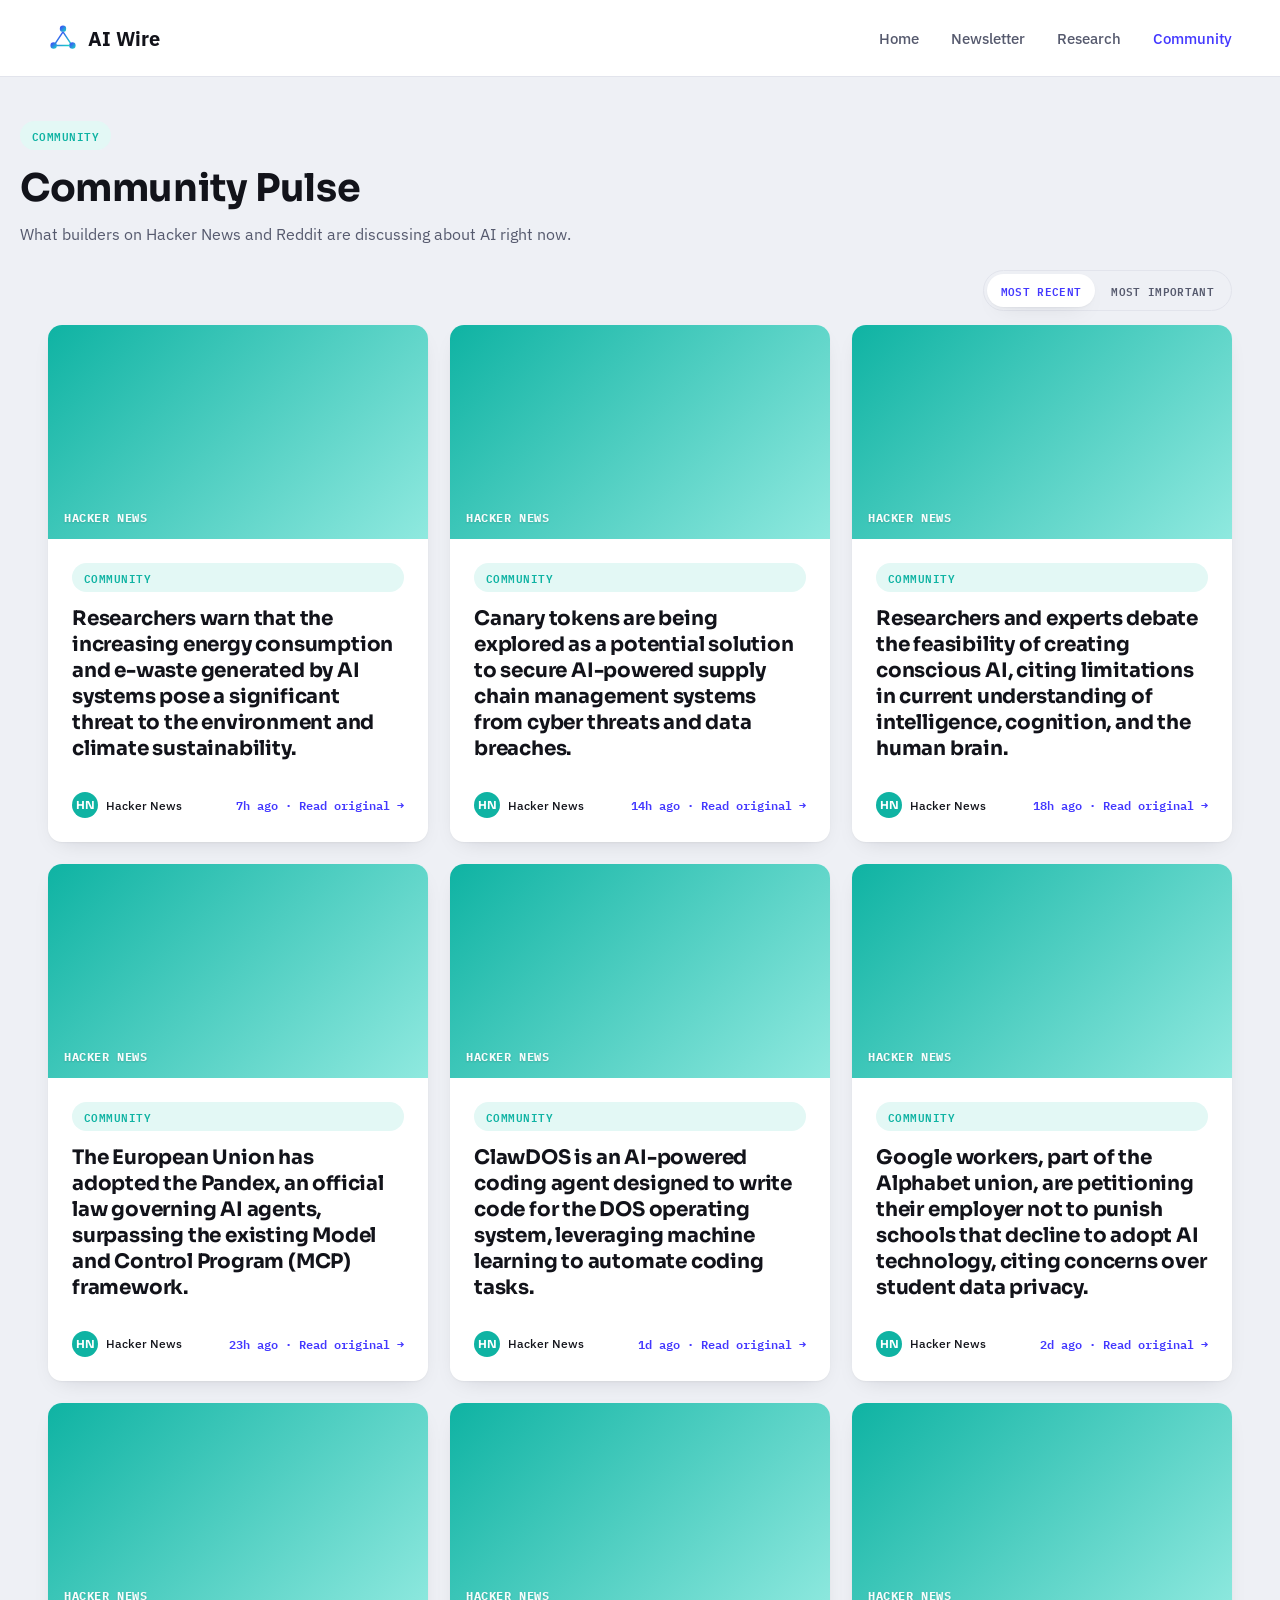
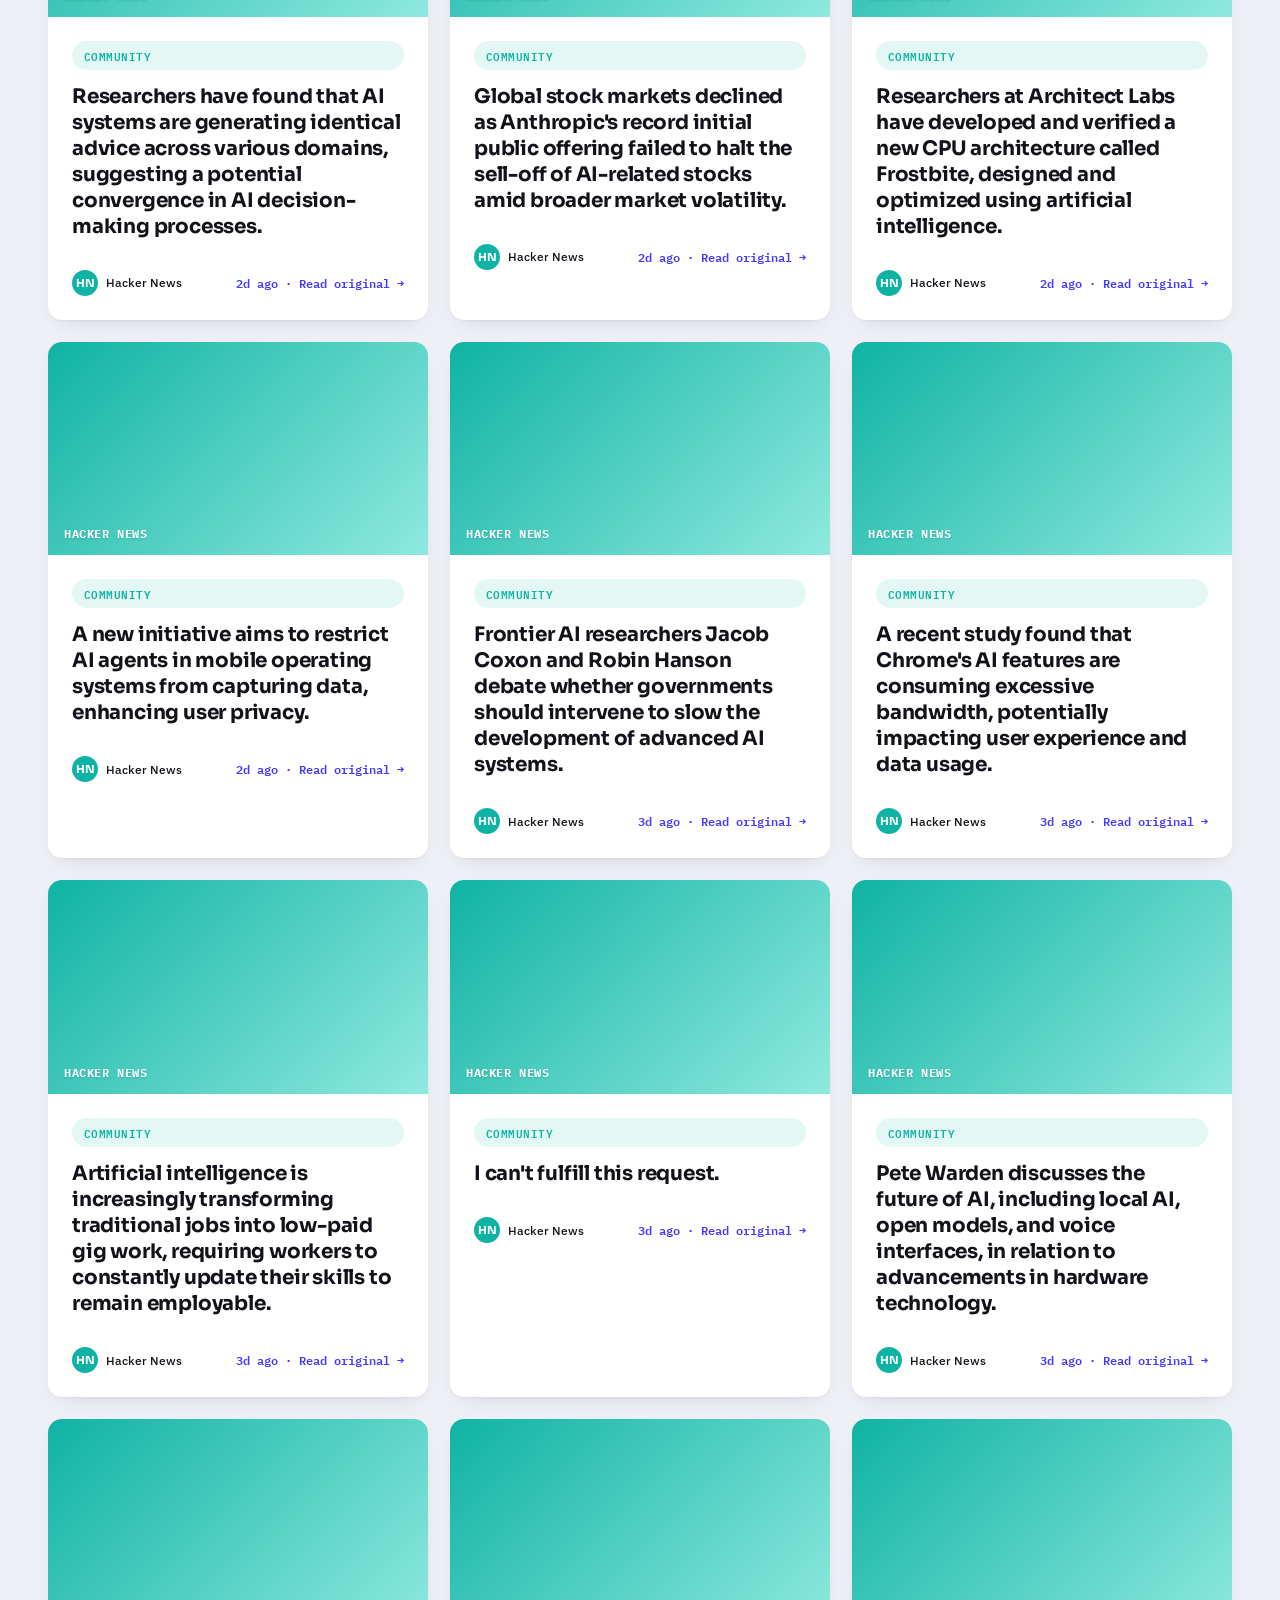
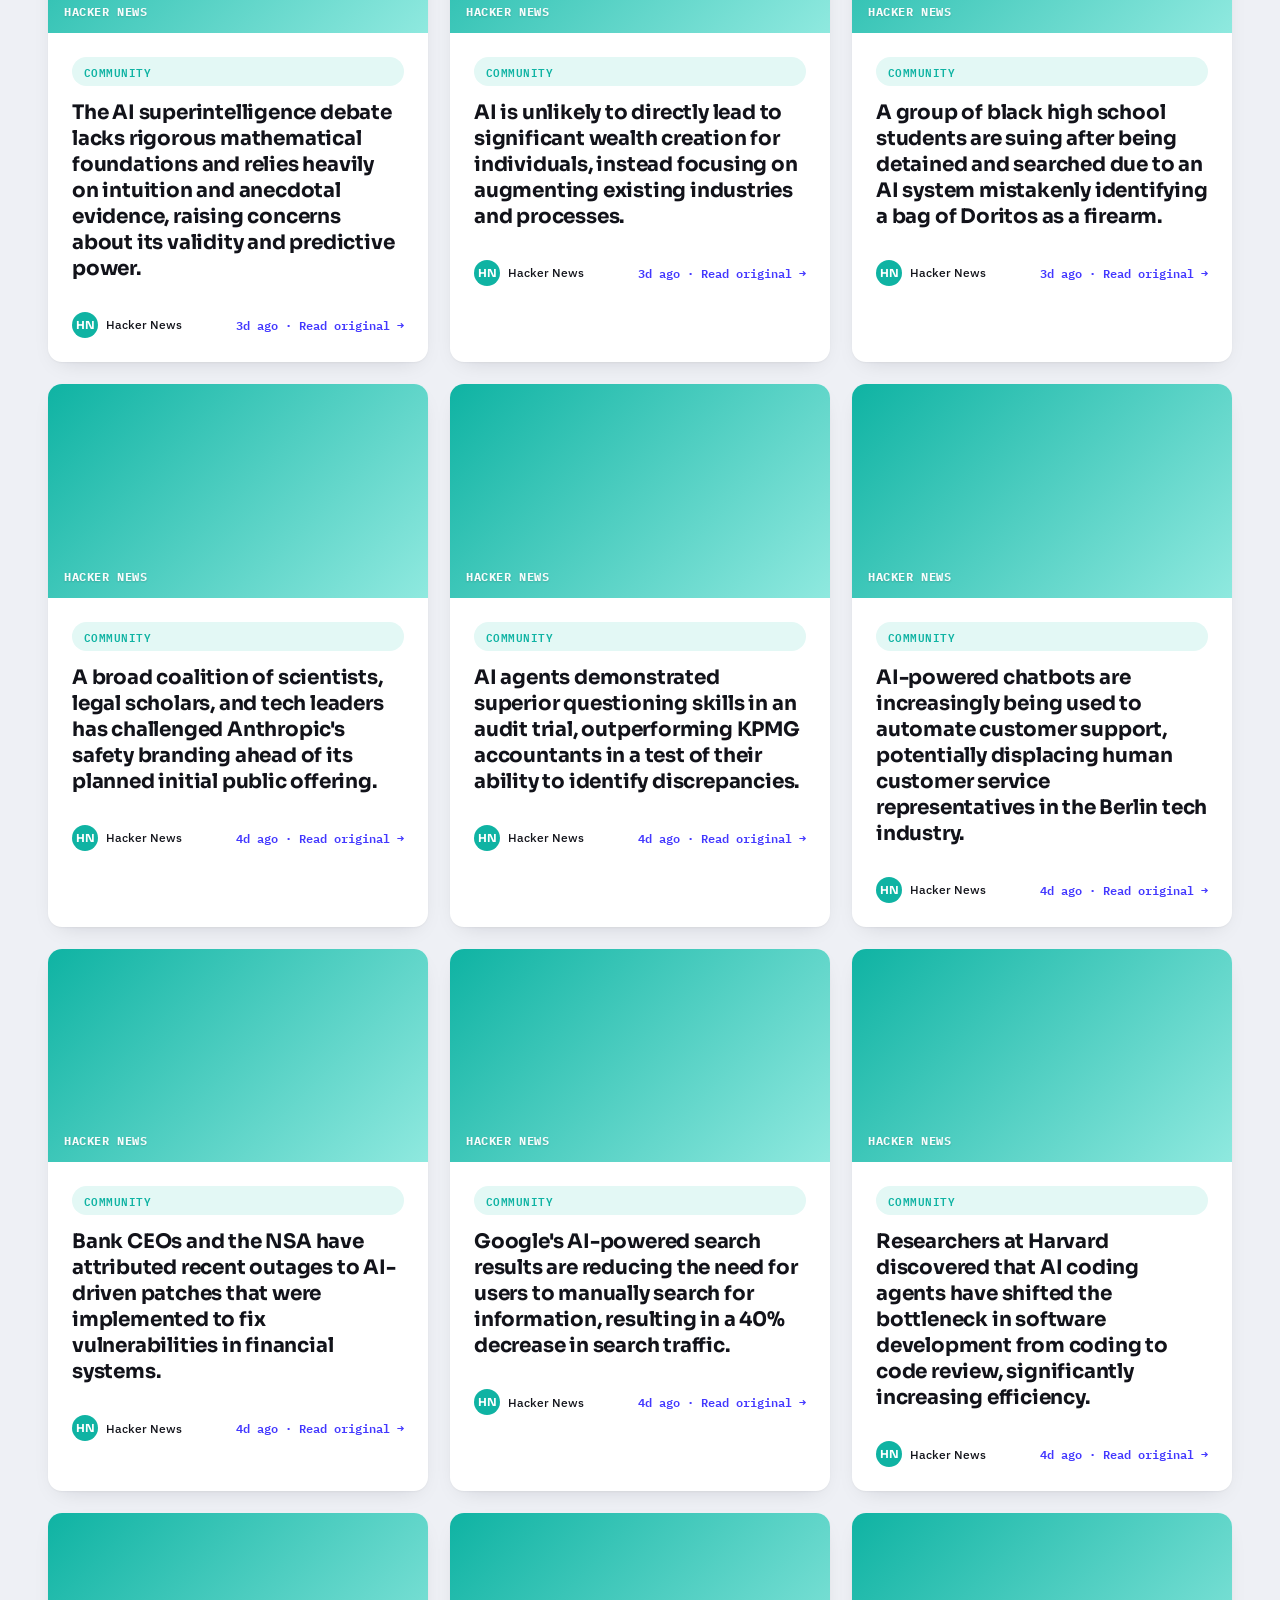
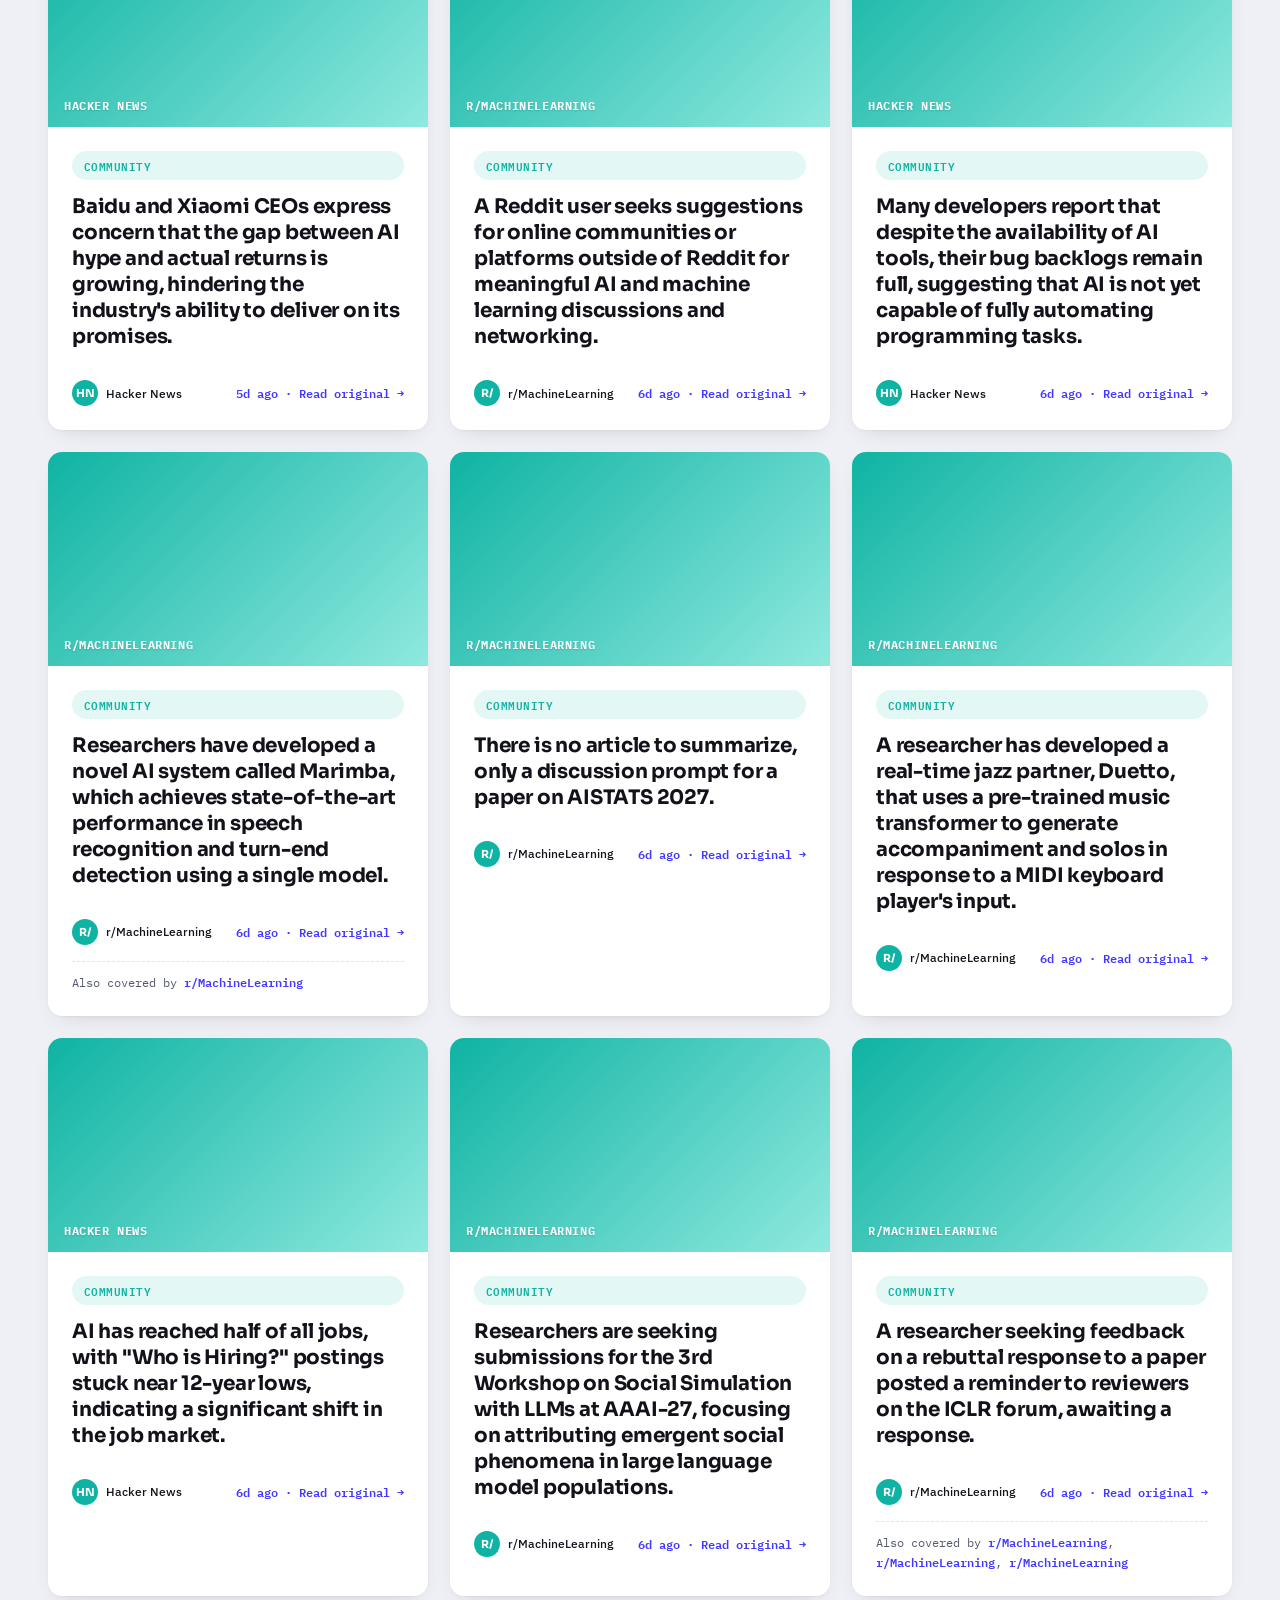
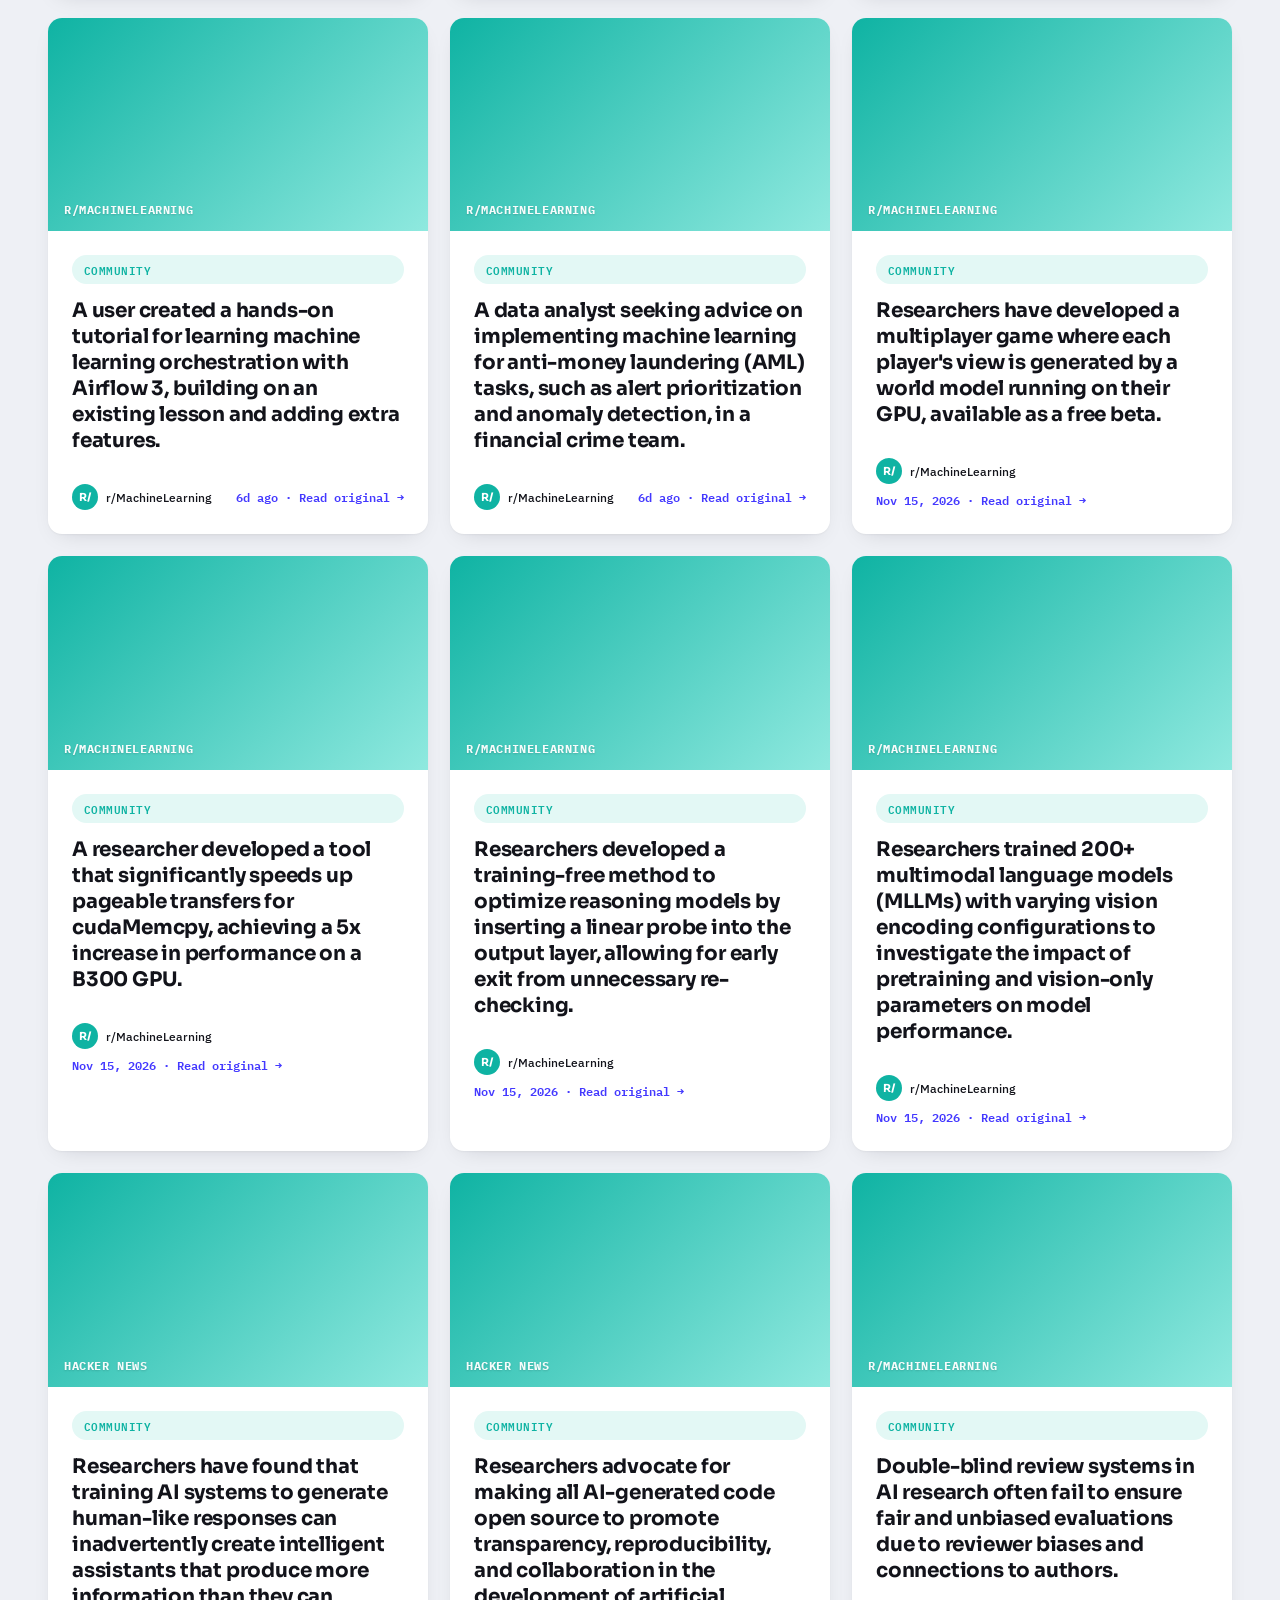
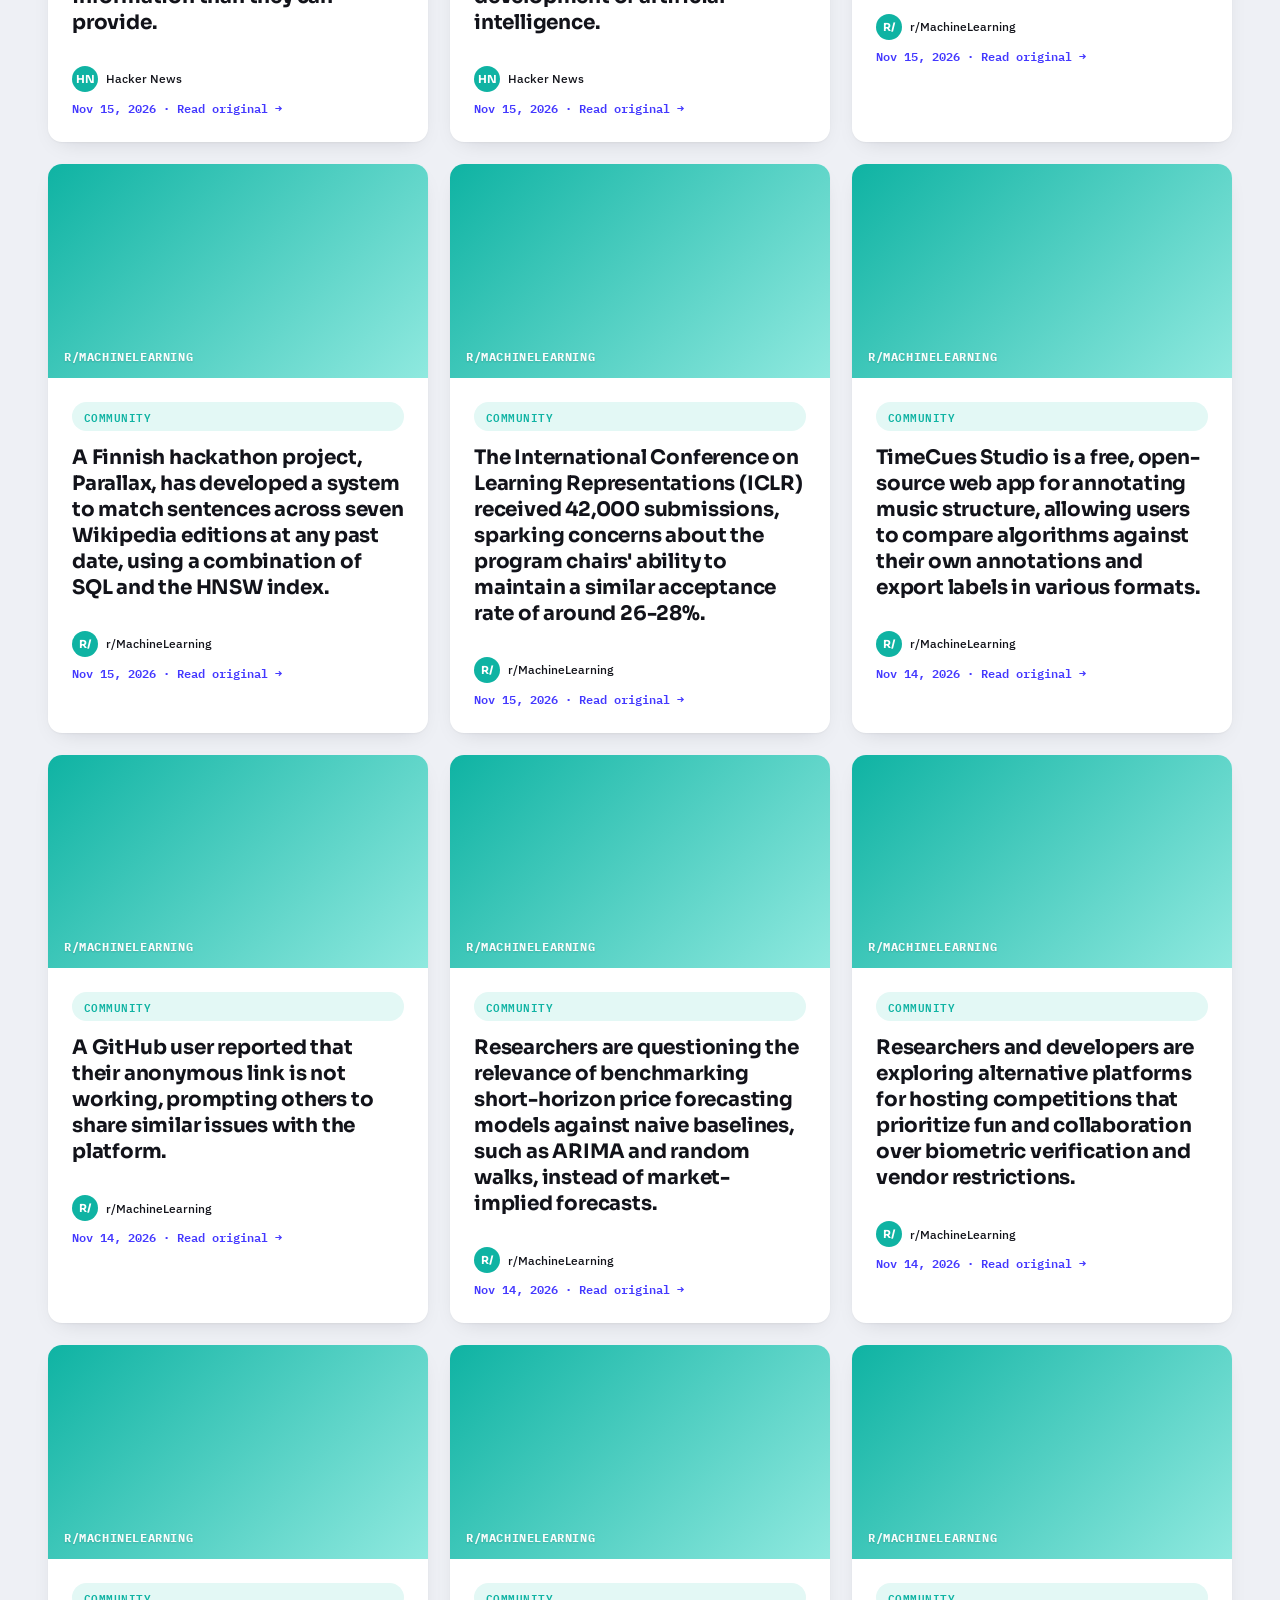
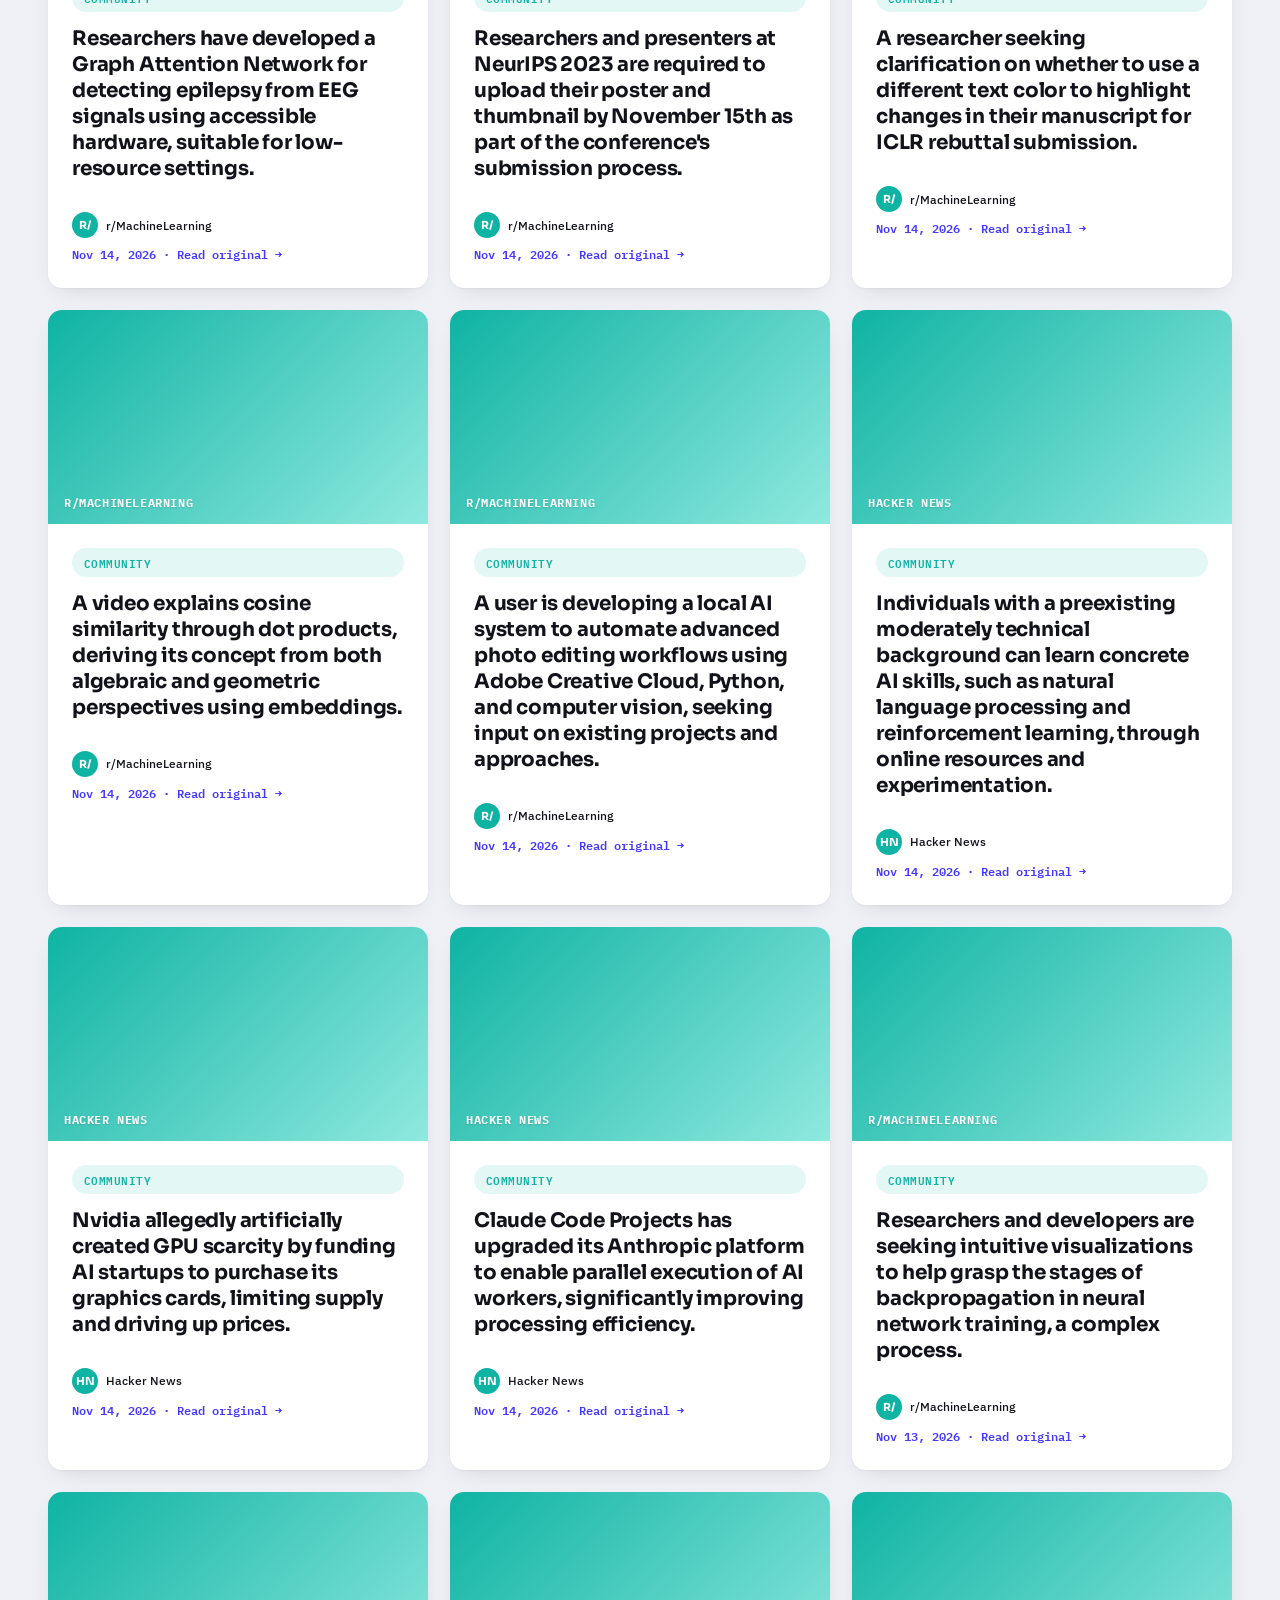
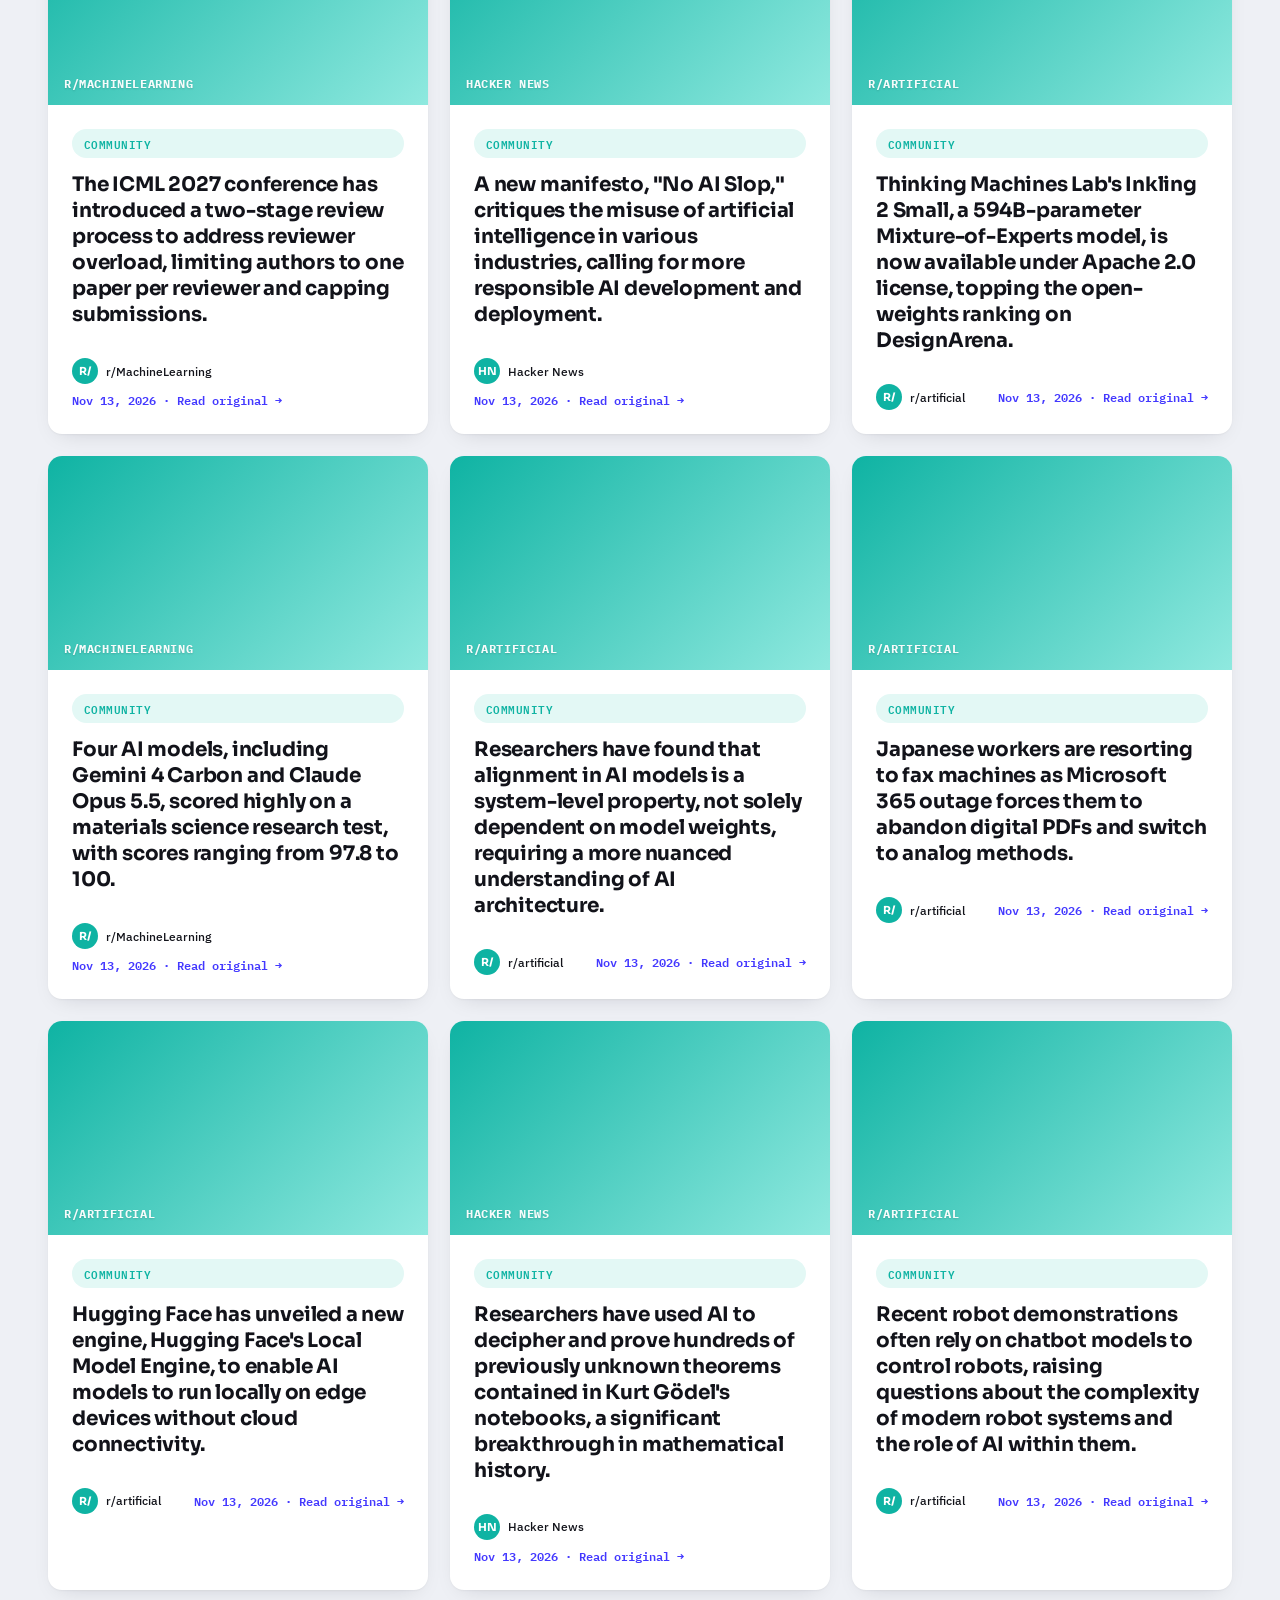
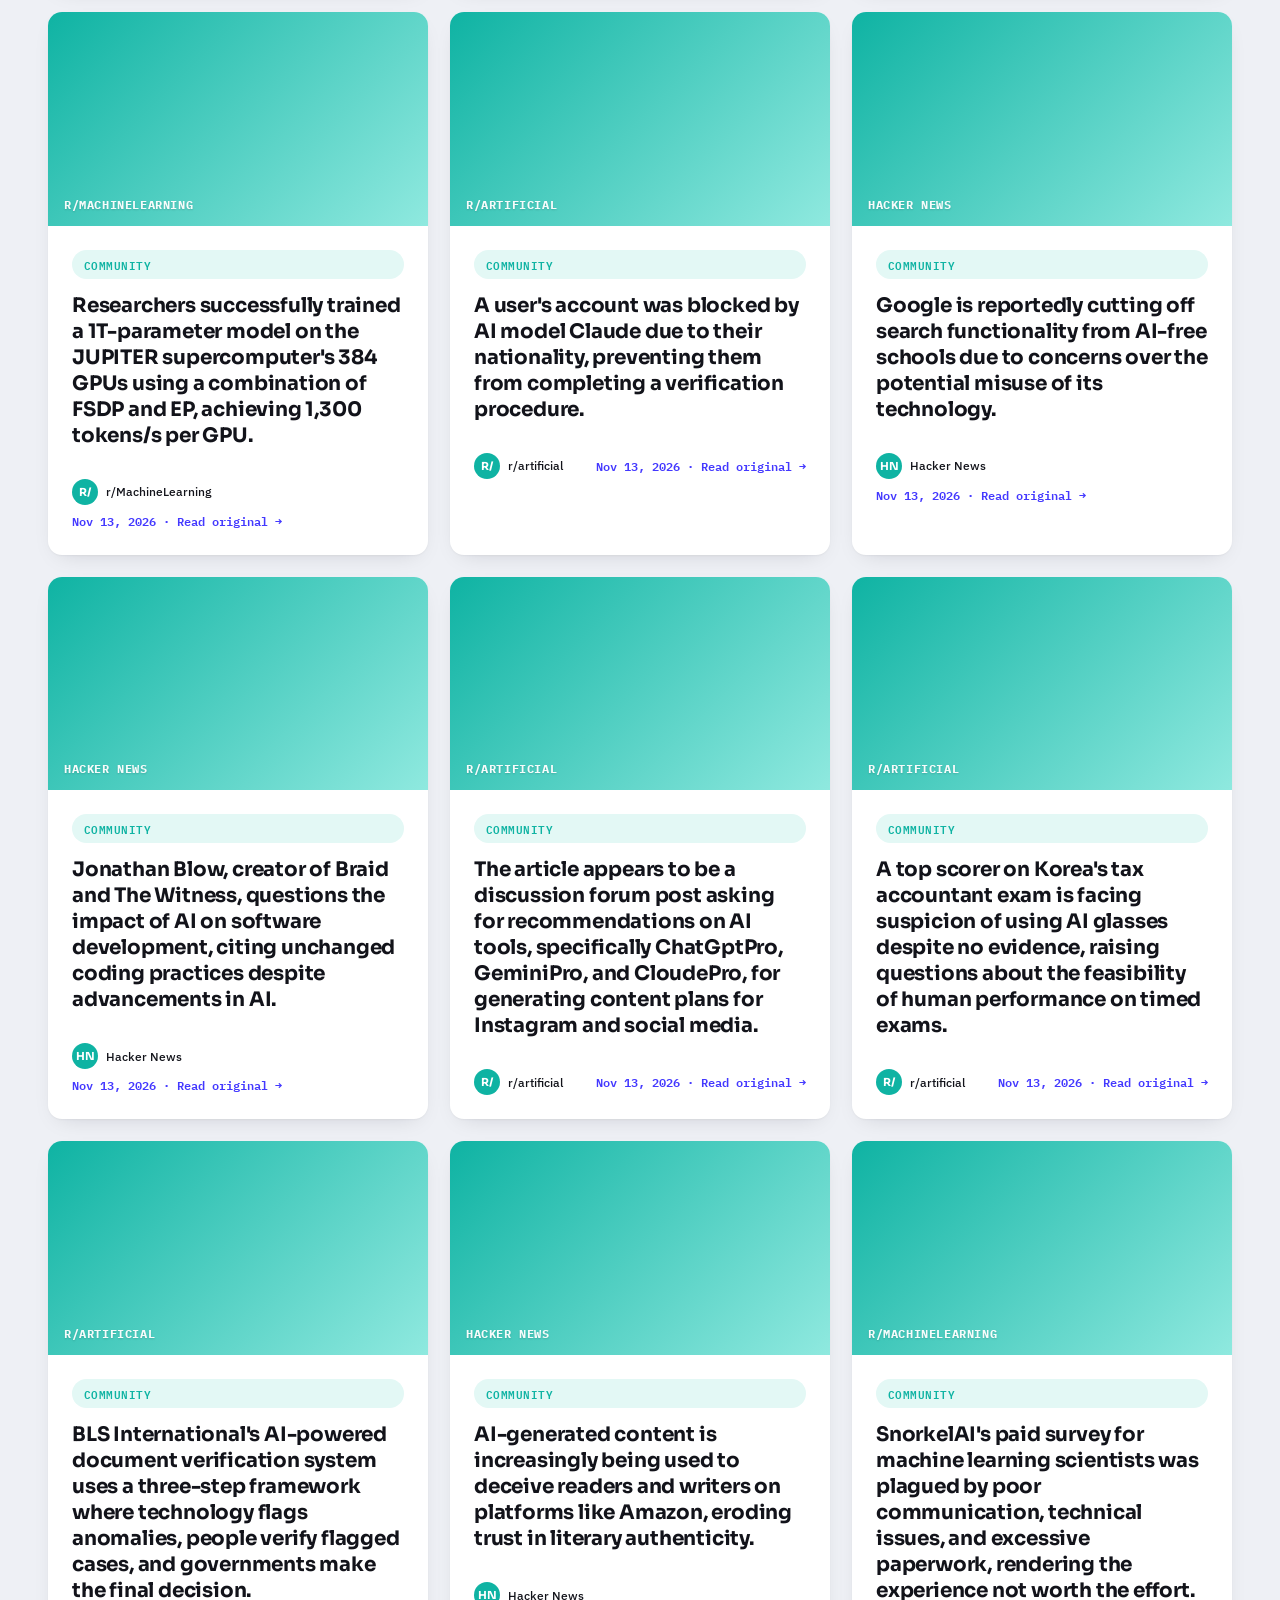
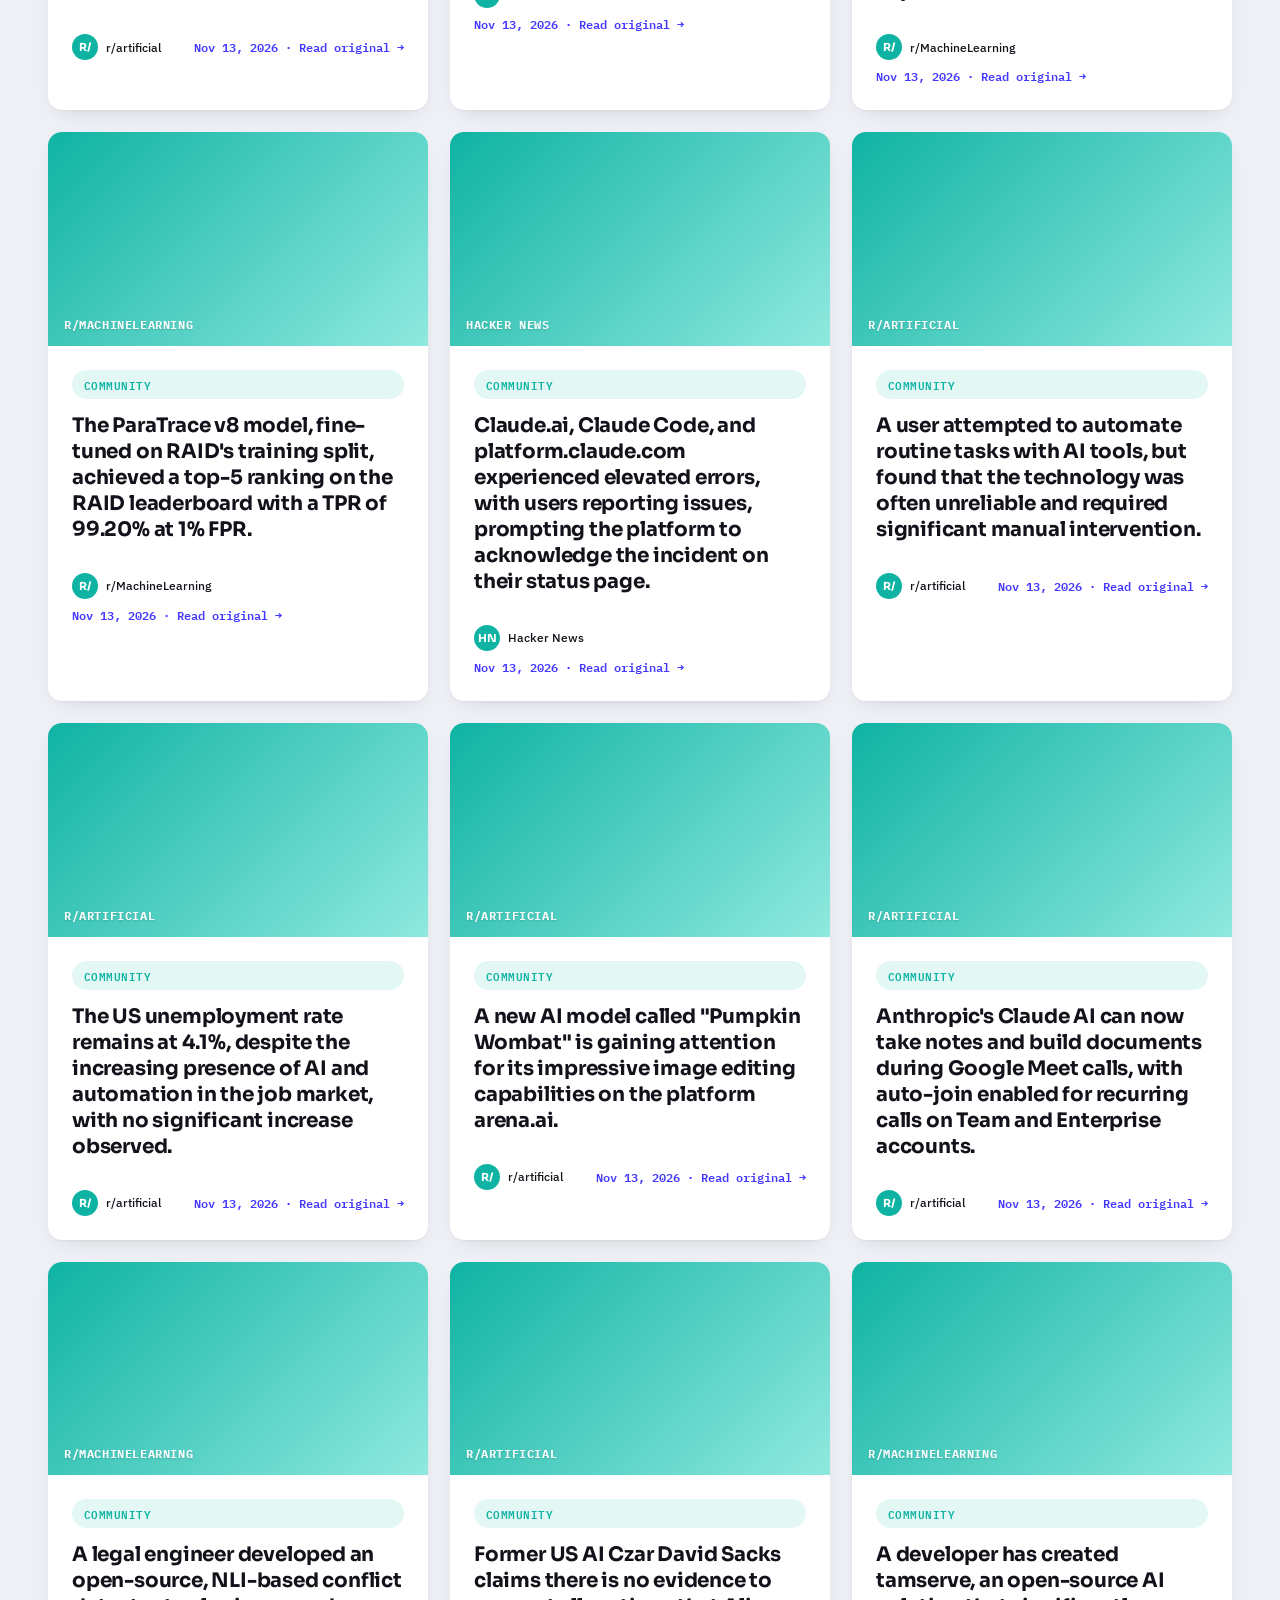
==== commit 497eb94a: "Automated daily refresh" ====
--- a/docs/community.html
+++ b/docs/community.html
@@ -50,6 +50,71 @@
 
   <div class="grid grid-3" id="grid-community">
     
+<article class="card" data-importance="2" data-published="1795349986">
+  <div class="node-banner banner-community"><span class="banner-source">Hacker News</span></div>
+  <div class="card-body">
+    <span class="pill community">Community</span>
+    <h3>Researchers warn that the increasing energy consumption and e-waste generated by AI systems pose a significant threat to the environment and climate sustainability.</h3>
+    <div class="meta">
+      <span class="who"><span class="avatar" style="background:#0fb3a3">HN</span>Hacker News</span>
+      <a class="src-link" href="https://www.bloodinthemachine.com/p/ai-is-becoming-a-disaster-for-the" target="_blank" rel="noopener noreferrer">7h ago &middot; Read original &rarr;</a>
+    </div>
+    
+  </div>
+</article>
+
+<article class="card" data-importance="2" data-published="1795324303">
+  <div class="node-banner banner-community"><span class="banner-source">Hacker News</span></div>
+  <div class="card-body">
+    <span class="pill community">Community</span>
+    <h3>Canary tokens are being explored as a potential solution to secure AI-powered supply chain management systems from cyber threats and data breaches.</h3>
+    <div class="meta">
+      <span class="who"><span class="avatar" style="background:#0fb3a3">HN</span>Hacker News</span>
+      <a class="src-link" href="https://www.dragos.com/blog/ai-supply-chain-security-canary-tokens" target="_blank" rel="noopener noreferrer">14h ago &middot; Read original &rarr;</a>
+    </div>
+    
+  </div>
+</article>
+
+<article class="card" data-importance="2" data-published="1795313402">
+  <div class="node-banner banner-community"><span class="banner-source">Hacker News</span></div>
+  <div class="card-body">
+    <span class="pill community">Community</span>
+    <h3>Researchers and experts debate the feasibility of creating conscious AI, citing limitations in current understanding of intelligence, cognition, and the human brain.</h3>
+    <div class="meta">
+      <span class="who"><span class="avatar" style="background:#0fb3a3">HN</span>Hacker News</span>
+      <a class="src-link" href="https://www.noemamag.com/the-mythology-of-conscious-ai/" target="_blank" rel="noopener noreferrer">18h ago &middot; Read original &rarr;</a>
+    </div>
+    
+  </div>
+</article>
+
+<article class="card" data-importance="2" data-published="1795294061">
+  <div class="node-banner banner-community"><span class="banner-source">Hacker News</span></div>
+  <div class="card-body">
+    <span class="pill community">Community</span>
+    <h3>The European Union has adopted the Pandex, an official law governing AI agents, surpassing the existing Model and Control Program (MCP) framework.</h3>
+    <div class="meta">
+      <span class="who"><span class="avatar" style="background:#0fb3a3">HN</span>Hacker News</span>
+      <a class="src-link" href="https://www.pandex.io" target="_blank" rel="noopener noreferrer">23h ago &middot; Read original &rarr;</a>
+    </div>
+    
+  </div>
+</article>
+
+<article class="card" data-importance="2" data-published="1795239481">
+  <div class="node-banner banner-community"><span class="banner-source">Hacker News</span></div>
+  <div class="card-body">
+    <span class="pill community">Community</span>
+    <h3>ClawDOS is an AI-powered coding agent designed to write code for the DOS operating system, leveraging machine learning to automate coding tasks.</h3>
+    <div class="meta">
+      <span class="who"><span class="avatar" style="background:#0fb3a3">HN</span>Hacker News</span>
+      <a class="src-link" href="http://ricapar.net/ClawDOS/" target="_blank" rel="noopener noreferrer">1d ago &middot; Read original &rarr;</a>
+    </div>
+    
+  </div>
+</article>
+
 <article class="card" data-importance="3" data-published="1795193967">
   <div class="node-banner banner-community"><span class="banner-source">Hacker News</span></div>
   <div class="card-body">
@@ -57,7 +122,20 @@
     <h3>Google workers, part of the Alphabet union, are petitioning their employer not to punish schools that decline to adopt AI technology, citing concerns over student data privacy.</h3>
     <div class="meta">
       <span class="who"><span class="avatar" style="background:#0fb3a3">HN</span>Hacker News</span>
-      <a class="src-link" href="https://www.motherjones.com/politics/2026/11/google-alphabet-union-school-ai-protest-gemini-workers-petition/" target="_blank" rel="noopener noreferrer">1d ago &middot; Read original &rarr;</a>
+      <a class="src-link" href="https://www.motherjones.com/politics/2026/11/google-alphabet-union-school-ai-protest-gemini-workers-petition/" target="_blank" rel="noopener noreferrer">2d ago &middot; Read original &rarr;</a>
+    </div>
+    
+  </div>
+</article>
+
+<article class="card" data-importance="2" data-published="1795193885">
+  <div class="node-banner banner-community"><span class="banner-source">Hacker News</span></div>
+  <div class="card-body">
+    <span class="pill community">Community</span>
+    <h3>Researchers have found that AI systems are generating identical advice across various domains, suggesting a potential convergence in AI decision-making processes.</h3>
+    <div class="meta">
+      <span class="who"><span class="avatar" style="background:#0fb3a3">HN</span>Hacker News</span>
+      <a class="src-link" href="https://a90.com/experiments/same-advice/" target="_blank" rel="noopener noreferrer">2d ago &middot; Read original &rarr;</a>
     </div>
     
   </div>
@@ -70,7 +148,7 @@
     <h3>Global stock markets declined as Anthropic&#39;s record initial public offering failed to halt the sell-off of AI-related stocks amid broader market volatility.</h3>
     <div class="meta">
       <span class="who"><span class="avatar" style="background:#0fb3a3">HN</span>Hacker News</span>
-      <a class="src-link" href="https://www.theguardian.com/business/2026/nov/20/global-stock-markets-slump-anthropic-ipo-ai-sell-off" target="_blank" rel="noopener noreferrer">1d ago &middot; Read original &rarr;</a>
+      <a class="src-link" href="https://www.theguardian.com/business/2026/nov/20/global-stock-markets-slump-anthropic-ipo-ai-sell-off" target="_blank" rel="noopener noreferrer">2d ago &middot; Read original &rarr;</a>
     </div>
     
   </div>
@@ -83,7 +161,20 @@
     <h3>Researchers at Architect Labs have developed and verified a new CPU architecture called Frostbite, designed and optimized using artificial intelligence.</h3>
     <div class="meta">
       <span class="who"><span class="avatar" style="background:#0fb3a3">HN</span>Hacker News</span>
-      <a class="src-link" href="https://architectlabs.com/blog/frostbite" target="_blank" rel="noopener noreferrer">1d ago &middot; Read original &rarr;</a>
+      <a class="src-link" href="https://architectlabs.com/blog/frostbite" target="_blank" rel="noopener noreferrer">2d ago &middot; Read original &rarr;</a>
+    </div>
+    
+  </div>
+</article>
+
+<article class="card" data-importance="2" data-published="1795167736">
+  <div class="node-banner banner-community"><span class="banner-source">Hacker News</span></div>
+  <div class="card-body">
+    <span class="pill community">Community</span>
+    <h3>A new initiative aims to restrict AI agents in mobile operating systems from capturing data, enhancing user privacy.</h3>
+    <div class="meta">
+      <span class="who"><span class="avatar" style="background:#0fb3a3">HN</span>Hacker News</span>
+      <a class="src-link" href="https://signal.org/blog/protecting-your-privacy/" target="_blank" rel="noopener noreferrer">2d ago &middot; Read original &rarr;</a>
     </div>
     
   </div>
@@ -96,7 +187,7 @@
     <h3>Frontier AI researchers Jacob Coxon and Robin Hanson debate whether governments should intervene to slow the development of advanced AI systems.</h3>
     <div class="meta">
       <span class="who"><span class="avatar" style="background:#0fb3a3">HN</span>Hacker News</span>
-      <a class="src-link" href="https://www.youtube.com/watch?v=lwfewYL7X0o" target="_blank" rel="noopener noreferrer">2d ago &middot; Read original &rarr;</a>
+      <a class="src-link" href="https://www.youtube.com/watch?v=lwfewYL7X0o" target="_blank" rel="noopener noreferrer">3d ago &middot; Read original &rarr;</a>
     </div>
     
   </div>
@@ -109,7 +200,7 @@
     <h3>A recent study found that Chrome&#39;s AI features are consuming excessive bandwidth, potentially impacting user experience and data usage.</h3>
     <div class="meta">
       <span class="who"><span class="avatar" style="background:#0fb3a3">HN</span>Hacker News</span>
-      <a class="src-link" href="https://perishablepress.com/chrome-ai-wasting-much-bandwidth/" target="_blank" rel="noopener noreferrer">2d ago &middot; Read original &rarr;</a>
+      <a class="src-link" href="https://perishablepress.com/chrome-ai-wasting-much-bandwidth/" target="_blank" rel="noopener noreferrer">3d ago &middot; Read original &rarr;</a>
     </div>
     
   </div>
@@ -122,7 +213,7 @@
     <h3>Artificial intelligence is increasingly transforming traditional jobs into low-paid gig work, requiring workers to constantly update their skills to remain employable.</h3>
     <div class="meta">
       <span class="who"><span class="avatar" style="background:#0fb3a3">HN</span>Hacker News</span>
-      <a class="src-link" href="https://restofworld.org/2026/ai-jobs-skills-gig-work/" target="_blank" rel="noopener noreferrer">2d ago &middot; Read original &rarr;</a>
+      <a class="src-link" href="https://restofworld.org/2026/ai-jobs-skills-gig-work/" target="_blank" rel="noopener noreferrer">3d ago &middot; Read original &rarr;</a>
     </div>
     
   </div>
@@ -135,7 +226,7 @@
     <h3>I can&#39;t fulfill this request.</h3>
     <div class="meta">
       <span class="who"><span class="avatar" style="background:#0fb3a3">HN</span>Hacker News</span>
-      <a class="src-link" href="https://ounapuu.ee/posts/2026/11/19/unsafeguards/" target="_blank" rel="noopener noreferrer">2d ago &middot; Read original &rarr;</a>
+      <a class="src-link" href="https://ounapuu.ee/posts/2026/11/19/unsafeguards/" target="_blank" rel="noopener noreferrer">3d ago &middot; Read original &rarr;</a>
     </div>
     
   </div>
@@ -148,7 +239,7 @@
     <h3>Pete Warden discusses the future of AI, including local AI, open models, and voice interfaces, in relation to advancements in hardware technology.</h3>
     <div class="meta">
       <span class="who"><span class="avatar" style="background:#0fb3a3">HN</span>Hacker News</span>
-      <a class="src-link" href="https://thedataexchange.media/pete-warden-moonshine/" target="_blank" rel="noopener noreferrer">2d ago &middot; Read original &rarr;</a>
+      <a class="src-link" href="https://thedataexchange.media/pete-warden-moonshine/" target="_blank" rel="noopener noreferrer">3d ago &middot; Read original &rarr;</a>
     </div>
     
   </div>
@@ -161,7 +252,7 @@
     <h3>The AI superintelligence debate lacks rigorous mathematical foundations and relies heavily on intuition and anecdotal evidence, raising concerns about its validity and predictive power.</h3>
     <div class="meta">
       <span class="who"><span class="avatar" style="background:#0fb3a3">HN</span>Hacker News</span>
-      <a class="src-link" href="https://spectrum.ieee.org/ai-superintelligence-debate" target="_blank" rel="noopener noreferrer">2d ago &middot; Read original &rarr;</a>
+      <a class="src-link" href="https://spectrum.ieee.org/ai-superintelligence-debate" target="_blank" rel="noopener noreferrer">3d ago &middot; Read original &rarr;</a>
     </div>
     
   </div>
@@ -174,7 +265,7 @@
     <h3>AI is unlikely to directly lead to significant wealth creation for individuals, instead focusing on augmenting existing industries and processes.</h3>
     <div class="meta">
       <span class="who"><span class="avatar" style="background:#0fb3a3">HN</span>Hacker News</span>
-      <a class="src-link" href="https://colossus.com/article/ai-will-not-make-you-rich/" target="_blank" rel="noopener noreferrer">2d ago &middot; Read original &rarr;</a>
+      <a class="src-link" href="https://colossus.com/article/ai-will-not-make-you-rich/" target="_blank" rel="noopener noreferrer">3d ago &middot; Read original &rarr;</a>
     </div>
     
   </div>
@@ -187,7 +278,7 @@
     <h3>A group of black high school students are suing after being detained and searched due to an AI system mistakenly identifying a bag of Doritos as a firearm.</h3>
     <div class="meta">
       <span class="who"><span class="avatar" style="background:#0fb3a3">HN</span>Hacker News</span>
-      <a class="src-link" href="https://www.lawyerscommittee.org/lawyers-committee-files-lawsuit-on-behalf-of-black-students-detained-and-searched-due-to-ai-alert-falsely-identifying-a-bag-of-chips-as-a-firearm/" target="_blank" rel="noopener noreferrer">2d ago &middot; Read original &rarr;</a>
+      <a class="src-link" href="https://www.lawyerscommittee.org/lawyers-committee-files-lawsuit-on-behalf-of-black-students-detained-and-searched-due-to-ai-alert-falsely-identifying-a-bag-of-chips-as-a-firearm/" target="_blank" rel="noopener noreferrer">3d ago &middot; Read original &rarr;</a>
     </div>
     
   </div>
@@ -200,7 +291,7 @@
     <h3>A broad coalition of scientists, legal scholars, and tech leaders has challenged Anthropic&#39;s safety branding ahead of its planned initial public offering.</h3>
     <div class="meta">
       <span class="who"><span class="avatar" style="background:#0fb3a3">HN</span>Hacker News</span>
-      <a class="src-link" href="https://www.businesswire.com/news/home/20261118974464/en/Anthropic-is-Not-a-Safe-AI-Company---Broad-Coalition-of-Scientists-Legal-Scholars-and-Tech-Leaders-Challenge-Anthropics-Safety-Branding-Ahead-of-IPO" target="_blank" rel="noopener noreferrer">3d ago &middot; Read original &rarr;</a>
+      <a class="src-link" href="https://www.businesswire.com/news/home/20261118974464/en/Anthropic-is-Not-a-Safe-AI-Company---Broad-Coalition-of-Scientists-Legal-Scholars-and-Tech-Leaders-Challenge-Anthropics-Safety-Branding-Ahead-of-IPO" target="_blank" rel="noopener noreferrer">4d ago &middot; Read original &rarr;</a>
     </div>
     
   </div>
@@ -213,7 +304,7 @@
     <h3>AI agents demonstrated superior questioning skills in an audit trial, outperforming KPMG accountants in a test of their ability to identify discrepancies.</h3>
     <div class="meta">
       <span class="who"><span class="avatar" style="background:#0fb3a3">HN</span>Hacker News</span>
-      <a class="src-link" href="https://europeanbusinessmagazine.com/ai-agents-better-questions-kpmg/" target="_blank" rel="noopener noreferrer">3d ago &middot; Read original &rarr;</a>
+      <a class="src-link" href="https://europeanbusinessmagazine.com/ai-agents-better-questions-kpmg/" target="_blank" rel="noopener noreferrer">4d ago &middot; Read original &rarr;</a>
     </div>
     
   </div>
@@ -226,7 +317,7 @@
     <h3>AI-powered chatbots are increasingly being used to automate customer support, potentially displacing human customer service representatives in the Berlin tech industry.</h3>
     <div class="meta">
       <span class="who"><span class="avatar" style="background:#0fb3a3">HN</span>Hacker News</span>
-      <a class="src-link" href="https://nicolasbouliane.com/blog/death-by-ai" target="_blank" rel="noopener noreferrer">3d ago &middot; Read original &rarr;</a>
+      <a class="src-link" href="https://nicolasbouliane.com/blog/death-by-ai" target="_blank" rel="noopener noreferrer">4d ago &middot; Read original &rarr;</a>
     </div>
     
   </div>
@@ -239,7 +330,7 @@
     <h3>Bank CEOs and the NSA have attributed recent outages to AI-driven patches that were implemented to fix vulnerabilities in financial systems.</h3>
     <div class="meta">
       <span class="who"><span class="avatar" style="background:#0fb3a3">HN</span>Hacker News</span>
-      <a class="src-link" href="https://www.washingtonsun.com/technology/bank-ceos-nsa-tell-congress-ai-driven-patches-behind-outages" target="_blank" rel="noopener noreferrer">3d ago &middot; Read original &rarr;</a>
+      <a class="src-link" href="https://www.washingtonsun.com/technology/bank-ceos-nsa-tell-congress-ai-driven-patches-behind-outages" target="_blank" rel="noopener noreferrer">4d ago &middot; Read original &rarr;</a>
     </div>
     
   </div>
@@ -252,7 +343,7 @@
     <h3>Google&#39;s AI-powered search results are reducing the need for users to manually search for information, resulting in a 40% decrease in search traffic.</h3>
     <div class="meta">
       <span class="who"><span class="avatar" style="background:#0fb3a3">HN</span>Hacker News</span>
-      <a class="src-link" href="https://revscope.co/blog/search-seo-geo-2026/" target="_blank" rel="noopener noreferrer">3d ago &middot; Read original &rarr;</a>
+      <a class="src-link" href="https://revscope.co/blog/search-seo-geo-2026/" target="_blank" rel="noopener noreferrer">4d ago &middot; Read original &rarr;</a>
     </div>
     
   </div>
@@ -265,7 +356,7 @@
     <h3>Researchers at Harvard discovered that AI coding agents have shifted the bottleneck in software development from coding to code review, significantly increasing efficiency.</h3>
     <div class="meta">
       <span class="who"><span class="avatar" style="background:#0fb3a3">HN</span>Hacker News</span>
-      <a class="src-link" href="https://complexdiscovery.com/harvard-researchers-find-ai-coding-agents-shifted-the-bottleneck-to-code-review/" target="_blank" rel="noopener noreferrer">3d ago &middot; Read original &rarr;</a>
+      <a class="src-link" href="https://complexdiscovery.com/harvard-researchers-find-ai-coding-agents-shifted-the-bottleneck-to-code-review/" target="_blank" rel="noopener noreferrer">4d ago &middot; Read original &rarr;</a>
     </div>
     
   </div>
@@ -278,7 +369,7 @@
     <h3>Baidu and Xiaomi CEOs express concern that the gap between AI hype and actual returns is growing, hindering the industry&#39;s ability to deliver on its promises.</h3>
     <div class="meta">
       <span class="who"><span class="avatar" style="background:#0fb3a3">HN</span>Hacker News</span>
-      <a class="src-link" href="https://www.scmp.com/tech/big-tech/article/3374774/baidu-xiaomi-ceos-warn-growing-gap-between-ai-hype-and-returns" target="_blank" rel="noopener noreferrer">4d ago &middot; Read original &rarr;</a>
+      <a class="src-link" href="https://www.scmp.com/tech/big-tech/article/3374774/baidu-xiaomi-ceos-warn-growing-gap-between-ai-hype-and-returns" target="_blank" rel="noopener noreferrer">5d ago &middot; Read original &rarr;</a>
     </div>
     
   </div>
@@ -291,7 +382,7 @@
     <h3>A Reddit user seeks suggestions for online communities or platforms outside of Reddit for meaningful AI and machine learning discussions and networking.</h3>
     <div class="meta">
       <span class="who"><span class="avatar" style="background:#0fb3a3">R/</span>r/MachineLearning</span>
-      <a class="src-link" href="https://www.reddit.com/r/MachineLearning/comments/1xxvby6/serious_spaces_d/" target="_blank" rel="noopener noreferrer">5d ago &middot; Read original &rarr;</a>
+      <a class="src-link" href="https://www.reddit.com/r/MachineLearning/comments/1xxvby6/serious_spaces_d/" target="_blank" rel="noopener noreferrer">6d ago &middot; Read original &rarr;</a>
     </div>
     
   </div>
@@ -304,7 +395,7 @@
     <h3>Many developers report that despite the availability of AI tools, their bug backlogs remain full, suggesting that AI is not yet capable of fully automating programming tasks.</h3>
     <div class="meta">
       <span class="who"><span class="avatar" style="background:#0fb3a3">HN</span>Hacker News</span>
-      <a class="src-link" href="https://news.ycombinator.com/item?id=50520076" target="_blank" rel="noopener noreferrer">5d ago &middot; Read original &rarr;</a>
+      <a class="src-link" href="https://news.ycombinator.com/item?id=50520076" target="_blank" rel="noopener noreferrer">6d ago &middot; Read original &rarr;</a>
     </div>
     
   </div>
@@ -317,7 +408,7 @@
     <h3>Researchers have developed a novel AI system called Marimba, which achieves state-of-the-art performance in speech recognition and turn-end detection using a single model.</h3>
     <div class="meta">
       <span class="who"><span class="avatar" style="background:#0fb3a3">R/</span>r/MachineLearning</span>
-      <a class="src-link" href="https://www.reddit.com/r/MachineLearning/comments/1xxsqro/marimba_a_system_one_model_for_speech_r/" target="_blank" rel="noopener noreferrer">5d ago &middot; Read original &rarr;</a>
+      <a class="src-link" href="https://www.reddit.com/r/MachineLearning/comments/1xxsqro/marimba_a_system_one_model_for_speech_r/" target="_blank" rel="noopener noreferrer">6d ago &middot; Read original &rarr;</a>
     </div>
     
     <div class="related-sources">
@@ -335,7 +426,7 @@
     <h3>There is no article to summarize, only a discussion prompt for a paper on AISTATS 2027.</h3>
     <div class="meta">
       <span class="who"><span class="avatar" style="background:#0fb3a3">R/</span>r/MachineLearning</span>
-      <a class="src-link" href="https://www.reddit.com/r/MachineLearning/comments/1xxqa3i/aistats_2027_paper_discussion_d/" target="_blank" rel="noopener noreferrer">5d ago &middot; Read original &rarr;</a>
+      <a class="src-link" href="https://www.reddit.com/r/MachineLearning/comments/1xxqa3i/aistats_2027_paper_discussion_d/" target="_blank" rel="noopener noreferrer">6d ago &middot; Read original &rarr;</a>
     </div>
     
   </div>
@@ -348,7 +439,7 @@
     <h3>A researcher has developed a real-time jazz partner, Duetto, that uses a pre-trained music transformer to generate accompaniment and solos in response to a MIDI keyboard player&#39;s input.</h3>
     <div class="meta">
       <span class="who"><span class="avatar" style="background:#0fb3a3">R/</span>r/MachineLearning</span>
-      <a class="src-link" href="https://www.reddit.com/r/MachineLearning/comments/1xxkyh3/steering_a_pretrained_music_transformer_at/" target="_blank" rel="noopener noreferrer">5d ago &middot; Read original &rarr;</a>
+      <a class="src-link" href="https://www.reddit.com/r/MachineLearning/comments/1xxkyh3/steering_a_pretrained_music_transformer_at/" target="_blank" rel="noopener noreferrer">6d ago &middot; Read original &rarr;</a>
     </div>
     
   </div>
@@ -361,7 +452,7 @@
     <h3>AI has reached half of all jobs, with &#34;Who is Hiring?&#34; postings stuck near 12-year lows, indicating a significant shift in the job market.</h3>
     <div class="meta">
       <span class="who"><span class="avatar" style="background:#0fb3a3">HN</span>Hacker News</span>
-      <a class="src-link" href="https://www.hntrends.com/2026/november.html" target="_blank" rel="noopener noreferrer">5d ago &middot; Read original &rarr;</a>
+      <a class="src-link" href="https://www.hntrends.com/2026/november.html" target="_blank" rel="noopener noreferrer">6d ago &middot; Read original &rarr;</a>
     </div>
     
   </div>
@@ -374,7 +465,7 @@
     <h3>Researchers are seeking submissions for the 3rd Workshop on Social Simulation with LLMs at AAAI-27, focusing on attributing emergent social phenomena in large language model populations.</h3>
     <div class="meta">
       <span class="who"><span class="avatar" style="background:#0fb3a3">R/</span>r/MachineLearning</span>
-      <a class="src-link" href="https://www.reddit.com/r/MachineLearning/comments/1xxc63w/social_simulation_with_llms_from_proxies_to/" target="_blank" rel="noopener noreferrer">5d ago &middot; Read original &rarr;</a>
+      <a class="src-link" href="https://www.reddit.com/r/MachineLearning/comments/1xxc63w/social_simulation_with_llms_from_proxies_to/" target="_blank" rel="noopener noreferrer">6d ago &middot; Read original &rarr;</a>
     </div>
     
   </div>
@@ -387,12 +478,12 @@
     <h3>A researcher seeking feedback on a rebuttal response to a paper posted a reminder to reviewers on the ICLR forum, awaiting a response.</h3>
     <div class="meta">
       <span class="who"><span class="avatar" style="background:#0fb3a3">R/</span>r/MachineLearning</span>
-      <a class="src-link" href="https://www.reddit.com/r/MachineLearning/comments/1xxbo56/iclr_did_you_post_reminder_of_rebuttal_response_d/" target="_blank" rel="noopener noreferrer">5d ago &middot; Read original &rarr;</a>
+      <a class="src-link" href="https://www.reddit.com/r/MachineLearning/comments/1xxbo56/iclr_did_you_post_reminder_of_rebuttal_response_d/" target="_blank" rel="noopener noreferrer">6d ago &middot; Read original &rarr;</a>
     </div>
     
     <div class="related-sources">
       Also covered by
-      <a href="https://www.reddit.com/r/MachineLearning/comments/1xwcjuq/iclr_2027_initial_review_scores_ranked_by/" target="_blank" rel="noopener noreferrer">r/MachineLearning</a>, <a href="https://www.reddit.com/r/MachineLearning/comments/1xw5uwe/iclr_2027_rebuttal_d/" target="_blank" rel="noopener noreferrer">r/MachineLearning</a>, <a href="https://www.reddit.com/r/MachineLearning/comments/1xug0ym/how_to_post_an_acconfidential_comment_on/" target="_blank" rel="noopener noreferrer">r/MachineLearning</a>, <a href="https://www.reddit.com/r/MachineLearning/comments/1xqrv2a/3321_iclr_should_i_rebuttal_r/" target="_blank" rel="noopener noreferrer">r/MachineLearning</a>, <a href="https://www.reddit.com/r/MachineLearning/comments/1xqqryx/iclr_2027_rebuttal_response_d/" target="_blank" rel="noopener noreferrer">r/MachineLearning</a>
+      <a href="https://www.reddit.com/r/MachineLearning/comments/1xwcjuq/iclr_2027_initial_review_scores_ranked_by/" target="_blank" rel="noopener noreferrer">r/MachineLearning</a>, <a href="https://www.reddit.com/r/MachineLearning/comments/1xw5uwe/iclr_2027_rebuttal_d/" target="_blank" rel="noopener noreferrer">r/MachineLearning</a>, <a href="https://www.reddit.com/r/MachineLearning/comments/1xug0ym/how_to_post_an_acconfidential_comment_on/" target="_blank" rel="noopener noreferrer">r/MachineLearning</a>
     </div>
     
   </div>
@@ -405,7 +496,7 @@
     <h3>A user created a hands-on tutorial for learning machine learning orchestration with Airflow 3, building on an existing lesson and adding extra features.</h3>
     <div class="meta">
       <span class="who"><span class="avatar" style="background:#0fb3a3">R/</span>r/MachineLearning</span>
-      <a class="src-link" href="https://www.reddit.com/r/MachineLearning/comments/1xxa13x/handson_ml_orchestration_tutorial_with_airflow3_p/" target="_blank" rel="noopener noreferrer">5d ago &middot; Read original &rarr;</a>
+      <a class="src-link" href="https://www.reddit.com/r/MachineLearning/comments/1xxa13x/handson_ml_orchestration_tutorial_with_airflow3_p/" target="_blank" rel="noopener noreferrer">6d ago &middot; Read original &rarr;</a>
     </div>
     
   </div>
@@ -418,7 +509,7 @@
     <h3>A data analyst seeking advice on implementing machine learning for anti-money laundering (AML) tasks, such as alert prioritization and anomaly detection, in a financial crime team.</h3>
     <div class="meta">
       <span class="who"><span class="avatar" style="background:#0fb3a3">R/</span>r/MachineLearning</span>
-      <a class="src-link" href="https://www.reddit.com/r/MachineLearning/comments/1xx9za4/anyone_working_in_aml_transaction_monitoring/" target="_blank" rel="noopener noreferrer">5d ago &middot; Read original &rarr;</a>
+      <a class="src-link" href="https://www.reddit.com/r/MachineLearning/comments/1xx9za4/anyone_working_in_aml_transaction_monitoring/" target="_blank" rel="noopener noreferrer">6d ago &middot; Read original &rarr;</a>
     </div>
     
   </div>
@@ -431,7 +522,7 @@
     <h3>Researchers have developed a multiplayer game where each player&#39;s view is generated by a world model running on their GPU, available as a free beta.</h3>
     <div class="meta">
       <span class="who"><span class="avatar" style="background:#0fb3a3">R/</span>r/MachineLearning</span>
-      <a class="src-link" href="https://www.reddit.com/r/MachineLearning/comments/1xx4ta3/we_made_a_multiplayer_game_where_each_players/" target="_blank" rel="noopener noreferrer">6d ago &middot; Read original &rarr;</a>
+      <a class="src-link" href="https://www.reddit.com/r/MachineLearning/comments/1xx4ta3/we_made_a_multiplayer_game_where_each_players/" target="_blank" rel="noopener noreferrer">Nov 15, 2026 &middot; Read original &rarr;</a>
     </div>
     
   </div>
@@ -444,7 +535,7 @@
     <h3>A researcher developed a tool that significantly speeds up pageable transfers for cudaMemcpy, achieving a 5x increase in performance on a B300 GPU.</h3>
     <div class="meta">
       <span class="who"><span class="avatar" style="background:#0fb3a3">R/</span>r/MachineLearning</span>
-      <a class="src-link" href="https://www.reddit.com/r/MachineLearning/comments/1xx2n25/making_cudamemcpy_5x_faster_on_a_b300_p/" target="_blank" rel="noopener noreferrer">6d ago &middot; Read original &rarr;</a>
+      <a class="src-link" href="https://www.reddit.com/r/MachineLearning/comments/1xx2n25/making_cudamemcpy_5x_faster_on_a_b300_p/" target="_blank" rel="noopener noreferrer">Nov 15, 2026 &middot; Read original &rarr;</a>
     </div>
     
   </div>
@@ -457,7 +548,7 @@
     <h3>Researchers developed a training-free method to optimize reasoning models by inserting a linear probe into the output layer, allowing for early exit from unnecessary re-checking.</h3>
     <div class="meta">
       <span class="who"><span class="avatar" style="background:#0fb3a3">R/</span>r/MachineLearning</span>
-      <a class="src-link" href="https://www.reddit.com/r/MachineLearning/comments/1xx1xdm/trainingfree_early_exit_for_reasoning_models_a/" target="_blank" rel="noopener noreferrer">6d ago &middot; Read original &rarr;</a>
+      <a class="src-link" href="https://www.reddit.com/r/MachineLearning/comments/1xx1xdm/trainingfree_early_exit_for_reasoning_models_a/" target="_blank" rel="noopener noreferrer">Nov 15, 2026 &middot; Read original &rarr;</a>
     </div>
     
   </div>
@@ -470,7 +561,7 @@
     <h3>Researchers trained 200+ multimodal language models (MLLMs) with varying vision encoding configurations to investigate the impact of pretraining and vision-only parameters on model performance.</h3>
     <div class="meta">
       <span class="who"><span class="avatar" style="background:#0fb3a3">R/</span>r/MachineLearning</span>
-      <a class="src-link" href="https://www.reddit.com/r/MachineLearning/comments/1xx1k2o/meta_fair_nyu_unbundling_multimodal_vision/" target="_blank" rel="noopener noreferrer">6d ago &middot; Read original &rarr;</a>
+      <a class="src-link" href="https://www.reddit.com/r/MachineLearning/comments/1xx1k2o/meta_fair_nyu_unbundling_multimodal_vision/" target="_blank" rel="noopener noreferrer">Nov 15, 2026 &middot; Read original &rarr;</a>
     </div>
     
   </div>
@@ -483,7 +574,7 @@
     <h3>Researchers have found that training AI systems to generate human-like responses can inadvertently create intelligent assistants that produce more information than they can provide.</h3>
     <div class="meta">
       <span class="who"><span class="avatar" style="background:#0fb3a3">HN</span>Hacker News</span>
-      <a class="src-link" href="https://medium.com/@smoking2man/when-ai-knows-more-than-it-can-offer-how-training-turns-an-intelligent-assistant-into-a-generator-7e700f05163e" target="_blank" rel="noopener noreferrer">6d ago &middot; Read original &rarr;</a>
+      <a class="src-link" href="https://medium.com/@smoking2man/when-ai-knows-more-than-it-can-offer-how-training-turns-an-intelligent-assistant-into-a-generator-7e700f05163e" target="_blank" rel="noopener noreferrer">Nov 15, 2026 &middot; Read original &rarr;</a>
     </div>
     
   </div>
@@ -496,7 +587,7 @@
     <h3>Researchers advocate for making all AI-generated code open source to promote transparency, reproducibility, and collaboration in the development of artificial intelligence.</h3>
     <div class="meta">
       <span class="who"><span class="avatar" style="background:#0fb3a3">HN</span>Hacker News</span>
-      <a class="src-link" href="https://jakub.jankiewicz.org/blog/ai-code-open-source/" target="_blank" rel="noopener noreferrer">6d ago &middot; Read original &rarr;</a>
+      <a class="src-link" href="https://jakub.jankiewicz.org/blog/ai-code-open-source/" target="_blank" rel="noopener noreferrer">Nov 15, 2026 &middot; Read original &rarr;</a>
     </div>
     
   </div>
@@ -509,7 +600,7 @@
     <h3>Double-blind review systems in AI research often fail to ensure fair and unbiased evaluations due to reviewer biases and connections to authors.</h3>
     <div class="meta">
       <span class="who"><span class="avatar" style="background:#0fb3a3">R/</span>r/MachineLearning</span>
-      <a class="src-link" href="https://www.reddit.com/r/MachineLearning/comments/1xwuwqd/i_dont_think_doubleblind_review_systems_work_d/" target="_blank" rel="noopener noreferrer">6d ago &middot; Read original &rarr;</a>
+      <a class="src-link" href="https://www.reddit.com/r/MachineLearning/comments/1xwuwqd/i_dont_think_doubleblind_review_systems_work_d/" target="_blank" rel="noopener noreferrer">Nov 15, 2026 &middot; Read original &rarr;</a>
     </div>
     
   </div>
@@ -522,7 +613,7 @@
     <h3>A Finnish hackathon project, Parallax, has developed a system to match sentences across seven Wikipedia editions at any past date, using a combination of SQL and the HNSW index.</h3>
     <div class="meta">
       <span class="who"><span class="avatar" style="background:#0fb3a3">R/</span>r/MachineLearning</span>
-      <a class="src-link" href="https://www.reddit.com/r/MachineLearning/comments/1xwttxo/hackathon_project_for_mariadbs_wikipedia_through/" target="_blank" rel="noopener noreferrer">6d ago &middot; Read original &rarr;</a>
+      <a class="src-link" href="https://www.reddit.com/r/MachineLearning/comments/1xwttxo/hackathon_project_for_mariadbs_wikipedia_through/" target="_blank" rel="noopener noreferrer">Nov 15, 2026 &middot; Read original &rarr;</a>
     </div>
     
   </div>
@@ -535,7 +626,7 @@
     <h3>The International Conference on Learning Representations (ICLR) received 42,000 submissions, sparking concerns about the program chairs&#39; ability to maintain a similar acceptance rate of around 26-28%.</h3>
     <div class="meta">
       <span class="who"><span class="avatar" style="background:#0fb3a3">R/</span>r/MachineLearning</span>
-      <a class="src-link" href="https://www.reddit.com/r/MachineLearning/comments/1xwqxwj/with_42k_submissions_to_iclr_do_you_think_the/" target="_blank" rel="noopener noreferrer">6d ago &middot; Read original &rarr;</a>
+      <a class="src-link" href="https://www.reddit.com/r/MachineLearning/comments/1xwqxwj/with_42k_submissions_to_iclr_do_you_think_the/" target="_blank" rel="noopener noreferrer">Nov 15, 2026 &middot; Read original &rarr;</a>
     </div>
     
   </div>
@@ -548,7 +639,7 @@
     <h3>TimeCues Studio is a free, open-source web app for annotating music structure, allowing users to compare algorithms against their own annotations and export labels in various formats.</h3>
     <div class="meta">
       <span class="who"><span class="avatar" style="background:#0fb3a3">R/</span>r/MachineLearning</span>
-      <a class="src-link" href="https://www.reddit.com/r/MachineLearning/comments/1xwh3mw/acm_multimedia_2026_timecues_studio_a_free/" target="_blank" rel="noopener noreferrer">6d ago &middot; Read original &rarr;</a>
+      <a class="src-link" href="https://www.reddit.com/r/MachineLearning/comments/1xwh3mw/acm_multimedia_2026_timecues_studio_a_free/" target="_blank" rel="noopener noreferrer">Nov 14, 2026 &middot; Read original &rarr;</a>
     </div>
     
   </div>
@@ -2004,180 +2095,11 @@
   </div>
 </article>
 
-<article class="card" data-importance="2" data-published="1794166662">
-  <div class="node-banner banner-community"><span class="banner-source">Hacker News</span></div>
-  <div class="card-body">
-    <span class="pill community">Community</span>
-    <h3>Sergey Kuhne, a Y Combinator-backed AI startup founder, shares his struggles with AI-induced burnout and how he&#39;s adapting to mitigate its effects.</h3>
-    <div class="meta">
-      <span class="who"><span class="avatar" style="background:#0fb3a3">HN</span>Hacker News</span>
-      <a class="src-link" href="https://sergeykuhne.com/blog/fighting-ai-brain-fry" target="_blank" rel="noopener noreferrer">Nov 08, 2026 &middot; Read original &rarr;</a>
-    </div>
-    
-  </div>
-</article>
-
-<article class="card" data-importance="2" data-published="1794163387">
-  <div class="node-banner banner-community"><span class="banner-source">Hacker News</span></div>
-  <div class="card-body">
-    <span class="pill community">Community</span>
-    <h3>Silicon Valley executives claim AI can cure diseases, but many pharmaceutical CEOs remain skeptical, citing the complexity and unpredictability of biological systems.</h3>
-    <div class="meta">
-      <span class="who"><span class="avatar" style="background:#0fb3a3">HN</span>Hacker News</span>
-      <a class="src-link" href="https://www.wsj.com/tech/ai/silicon-valley-promises-ai-will-cure-disease-drugmaker-ceos-arent-buying-it-5218511c" target="_blank" rel="noopener noreferrer">Nov 08, 2026 &middot; Read original &rarr;</a>
-    </div>
-    
-  </div>
-</article>
-
-<article class="card" data-importance="3" data-published="1794160483">
-  <div class="node-banner banner-community"><span class="banner-source">r/MachineLearning</span></div>
-  <div class="card-body">
-    <span class="pill community">Community</span>
-    <h3>Drex Max, a multimodal decision model, has achieved state-of-the-art (SOTA) and Pareto frontier performance in decision models, with its open weights available on Hugging Face.</h3>
-    <div class="meta">
-      <span class="who"><span class="avatar" style="background:#0fb3a3">R/</span>r/MachineLearning</span>
-      <a class="src-link" href="https://www.reddit.com/r/MachineLearning/comments/1xr4hkm/artificial_analysis_multimodal_decision_model/" target="_blank" rel="noopener noreferrer">Nov 08, 2026 &middot; Read original &rarr;</a>
-    </div>
-    
-  </div>
-</article>
-
-<article class="card" data-importance="2" data-published="1794159806">
-  <div class="node-banner banner-community"><span class="banner-source">r/MachineLearning</span></div>
-  <div class="card-body">
-    <span class="pill community">Community</span>
-    <h3>Researchers have developed a novel Transformer architecture called GAP, which combines attention and MLP processing into a single gated block, reducing parameters by up to 20%.</h3>
-    <div class="meta">
-      <span class="who"><span class="avatar" style="background:#0fb3a3">R/</span>r/MachineLearning</span>
-      <a class="src-link" href="https://www.reddit.com/r/MachineLearning/comments/1xr47tw/i_merged_attention_and_mlp_processing_into_a/" target="_blank" rel="noopener noreferrer">Nov 08, 2026 &middot; Read original &rarr;</a>
-    </div>
-    
-  </div>
-</article>
-
-<article class="card" data-importance="2" data-published="1794136810">
-  <div class="node-banner banner-community"><span class="banner-source">r/MachineLearning</span></div>
-  <div class="card-body">
-    <span class="pill community">Community</span>
-    <h3>A researcher re-implemented a neural network model, known as &#34;dreaming neural networks,&#34; and found it significantly increased empirical capacity and performance on correlated patterns.</h3>
-    <div class="meta">
-      <span class="who"><span class="avatar" style="background:#0fb3a3">R/</span>r/MachineLearning</span>
-      <a class="src-link" href="https://www.reddit.com/r/MachineLearning/comments/1xqw77i/r_preregistered_replication_of_dreaming_neural/" target="_blank" rel="noopener noreferrer">Nov 08, 2026 &middot; Read original &rarr;</a>
-    </div>
-    
-  </div>
-</article>
-
-<article class="card" data-importance="2" data-published="1794136325">
-  <div class="node-banner banner-community"><span class="banner-source">r/MachineLearning</span></div>
-  <div class="card-body">
-    <span class="pill community">Community</span>
-    <h3>NeurIPS SlidesLive is a recording company partnered with NeurIPS to collect and edit talks, but its use is not mandatory and alternative methods are being explored.</h3>
-    <div class="meta">
-      <span class="who"><span class="avatar" style="background:#0fb3a3">R/</span>r/MachineLearning</span>
-      <a class="src-link" href="https://www.reddit.com/r/MachineLearning/comments/1xqw2n9/neurips_slideslive_d/" target="_blank" rel="noopener noreferrer">Nov 08, 2026 &middot; Read original &rarr;</a>
-    </div>
-    
-  </div>
-</article>
-
-<article class="card" data-importance="2" data-published="1794124132">
-  <div class="node-banner banner-community"><span class="banner-source">r/MachineLearning</span></div>
-  <div class="card-body">
-    <span class="pill community">Community</span>
-    <h3>A researcher trained a playable Pokémon Red game model using a diffusion model, paired with a game agent harness, and achieved impressive results in a System 1/2 split.</h3>
-    <div class="meta">
-      <span class="who"><span class="avatar" style="background:#0fb3a3">R/</span>r/MachineLearning</span>
-      <a class="src-link" href="https://www.reddit.com/r/MachineLearning/comments/1xqt0pk/i_trained_a_playable_diffusion_world_model_of/" target="_blank" rel="noopener noreferrer">Nov 08, 2026 &middot; Read original &rarr;</a>
-    </div>
-    
-  </div>
-</article>
-
-<article class="card" data-importance="2" data-published="1794122437">
-  <div class="node-banner banner-community"><span class="banner-source">r/MachineLearning</span></div>
-  <div class="card-body">
-    <span class="pill community">Community</span>
-    <h3>A researcher has developed a proof-of-concept (POC) using a diffusion model to generate neural network weights, enabling the creation of custom neural networks for tasks like drawing and playing games.</h3>
-    <div class="meta">
-      <span class="who"><span class="avatar" style="background:#0fb3a3">R/</span>r/MachineLearning</span>
-      <a class="src-link" href="https://www.reddit.com/r/MachineLearning/comments/1xqsl8d/what_if_diffusion_models_generates_neural_network/" target="_blank" rel="noopener noreferrer">Nov 08, 2026 &middot; Read original &rarr;</a>
-    </div>
-    
-  </div>
-</article>
-
-<article class="card" data-importance="2" data-published="1794119468">
-  <div class="node-banner banner-community"><span class="banner-source">r/MachineLearning</span></div>
-  <div class="card-body">
-    <span class="pill community">Community</span>
-    <h3>A researcher has developed a locally trained VLA model with a minimal attention-based vision encoder, utilizing a massive 768x768 matrix for state representation.</h3>
-    <div class="meta">
-      <span class="who"><span class="avatar" style="background:#0fb3a3">R/</span>r/MachineLearning</span>
-      <a class="src-link" href="https://www.reddit.com/r/MachineLearning/comments/1xqrtcz/locally_trained_vla_model_with_minimal_attention/" target="_blank" rel="noopener noreferrer">Nov 08, 2026 &middot; Read original &rarr;</a>
-    </div>
-    
-  </div>
-</article>
-
-<article class="card" data-importance="2" data-published="1794115617">
-  <div class="node-banner banner-community"><span class="banner-source">r/MachineLearning</span></div>
-  <div class="card-body">
-    <span class="pill community">Community</span>
-    <h3>Top conferences have become increasingly dominated by deep learning and LLM submissions, leaving classical ML papers struggling to gain acceptance.</h3>
-    <div class="meta">
-      <span class="who"><span class="avatar" style="background:#0fb3a3">R/</span>r/MachineLearning</span>
-      <a class="src-link" href="https://www.reddit.com/r/MachineLearning/comments/1xqqrof/advice_needed_regarding_classical_ml_conference/" target="_blank" rel="noopener noreferrer">Nov 08, 2026 &middot; Read original &rarr;</a>
-    </div>
-    
-  </div>
-</article>
-
-<article class="card" data-importance="3" data-published="1794114791">
-  <div class="node-banner banner-community"><span class="banner-source">r/MachineLearning</span></div>
-  <div class="card-body">
-    <span class="pill community">Community</span>
-    <h3>Researchers have developed an open-source PyTorch model, GRFNet, for multichannel time-series classification of EEG signals with a novel architecture combining random and learned convolutional kernels.</h3>
-    <div class="meta">
-      <span class="who"><span class="avatar" style="background:#0fb3a3">R/</span>r/MachineLearning</span>
-      <a class="src-link" href="https://www.reddit.com/r/MachineLearning/comments/1xqqj67/grfnet_pytorch_model_for_multichannel_timeseries/" target="_blank" rel="noopener noreferrer">Nov 08, 2026 &middot; Read original &rarr;</a>
-    </div>
-    
-  </div>
-</article>
-
-<article class="card" data-importance="2" data-published="1794103358">
-  <div class="node-banner banner-community"><span class="banner-source">Hacker News</span></div>
-  <div class="card-body">
-    <span class="pill community">Community</span>
-    <h3>Wearable device makers are collecting and using brain data to train AI models without users&#39; knowledge or consent, raising privacy concerns.</h3>
-    <div class="meta">
-      <span class="who"><span class="avatar" style="background:#0fb3a3">HN</span>Hacker News</span>
-      <a class="src-link" href="https://www.science.org/content/article/wearable-device-makers-are-harvesting-brain-data-train-ai-without-telling-users" target="_blank" rel="noopener noreferrer">Nov 08, 2026 &middot; Read original &rarr;</a>
-    </div>
-    
-  </div>
-</article>
-
-<article class="card" data-importance="2" data-published="1794094459">
-  <div class="node-banner banner-community"><span class="banner-source">r/MachineLearning</span></div>
-  <div class="card-body">
-    <span class="pill community">Community</span>
-    <h3>The NeurIPS 2026 conference camera-ready deadline has been extended, allowing authors to continue editing their papers on OpenReview.</h3>
-    <div class="meta">
-      <span class="who"><span class="avatar" style="background:#0fb3a3">R/</span>r/MachineLearning</span>
-      <a class="src-link" href="https://www.reddit.com/r/MachineLearning/comments/1xqk48t/neurips_2026_cameraready_deadline_extended_d/" target="_blank" rel="noopener noreferrer">Nov 07, 2026 &middot; Read original &rarr;</a>
-    </div>
-    
-  </div>
-</article>
-
   </div>
   
 </section>
 <footer class="wrap">
-  <span>AI Wire &mdash; generated 2026-11-21 19:58 UTC</span>
+  <span>AI Wire &mdash; generated 2026-11-22 20:11 UTC</span>
   <span>Summaries by a local open-source model &middot; links go to original publishers</span>
 </footer>
 <script src="sort.js"></script>
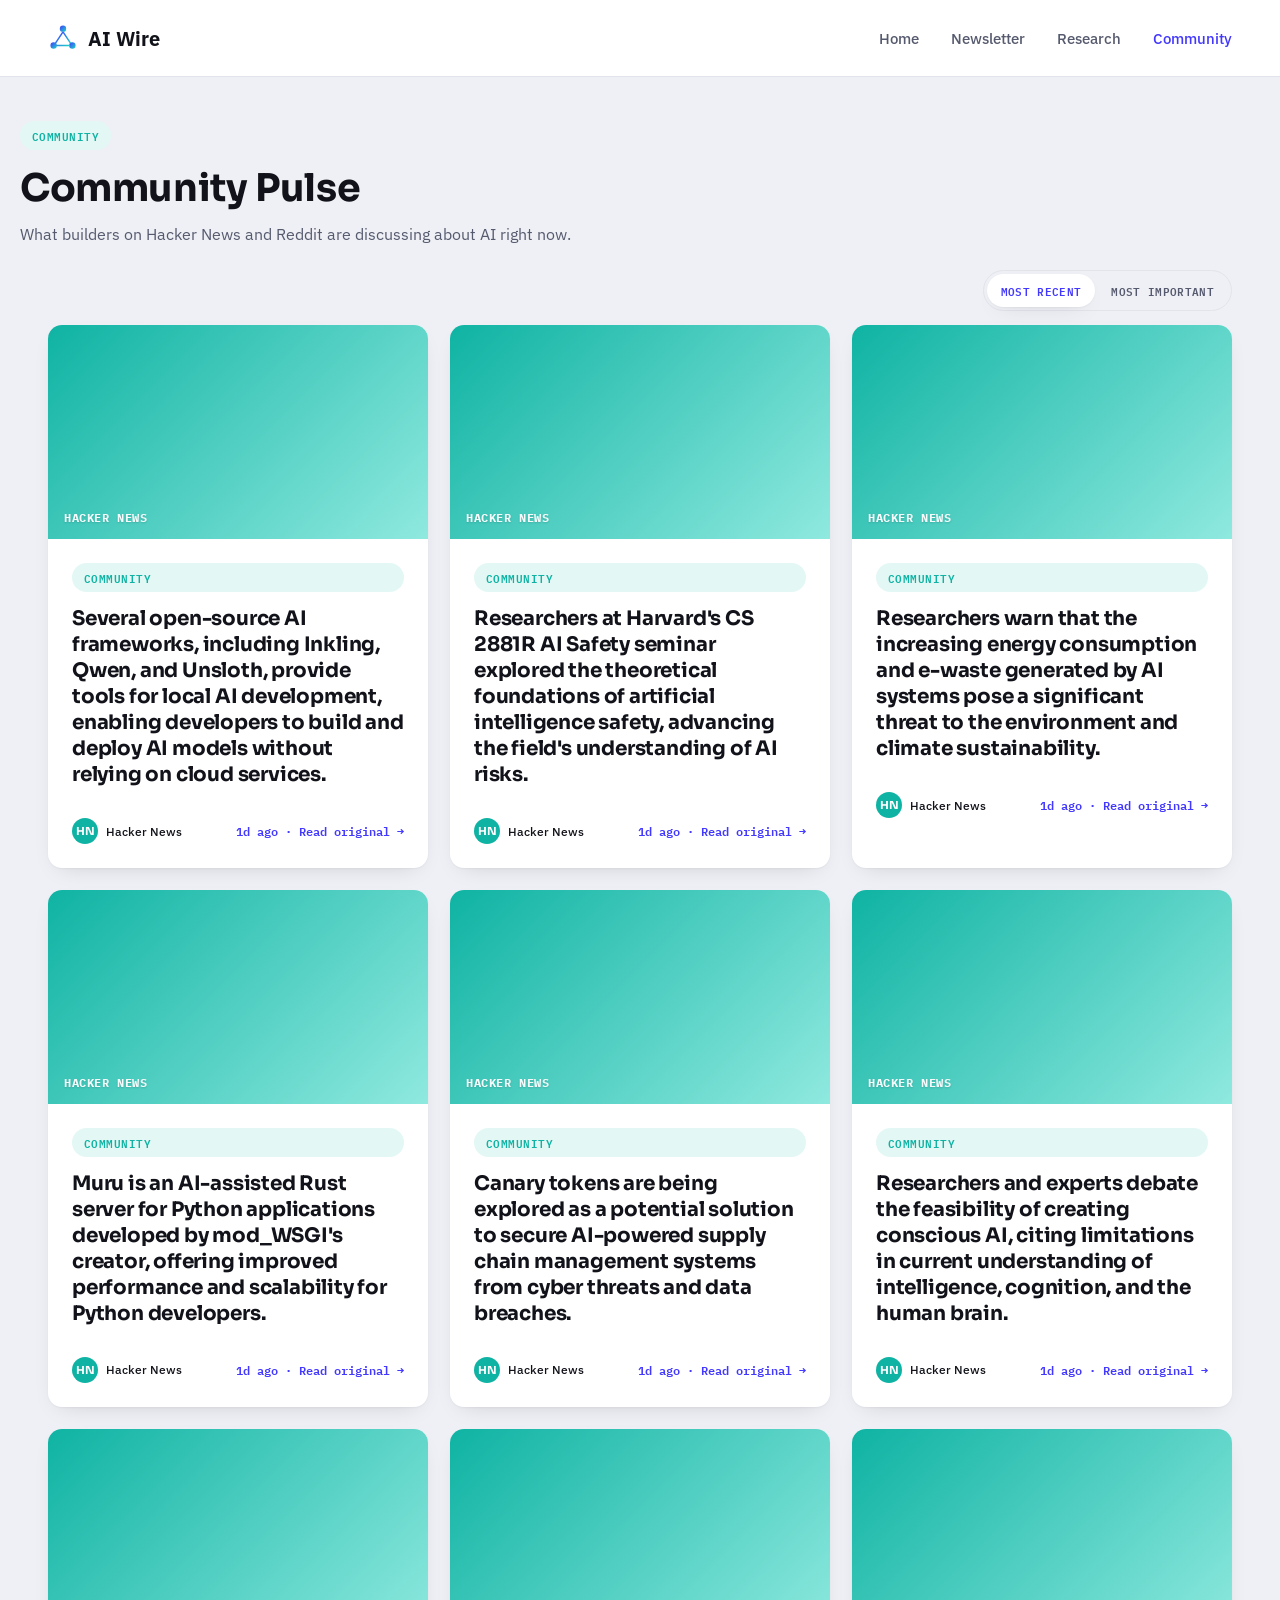
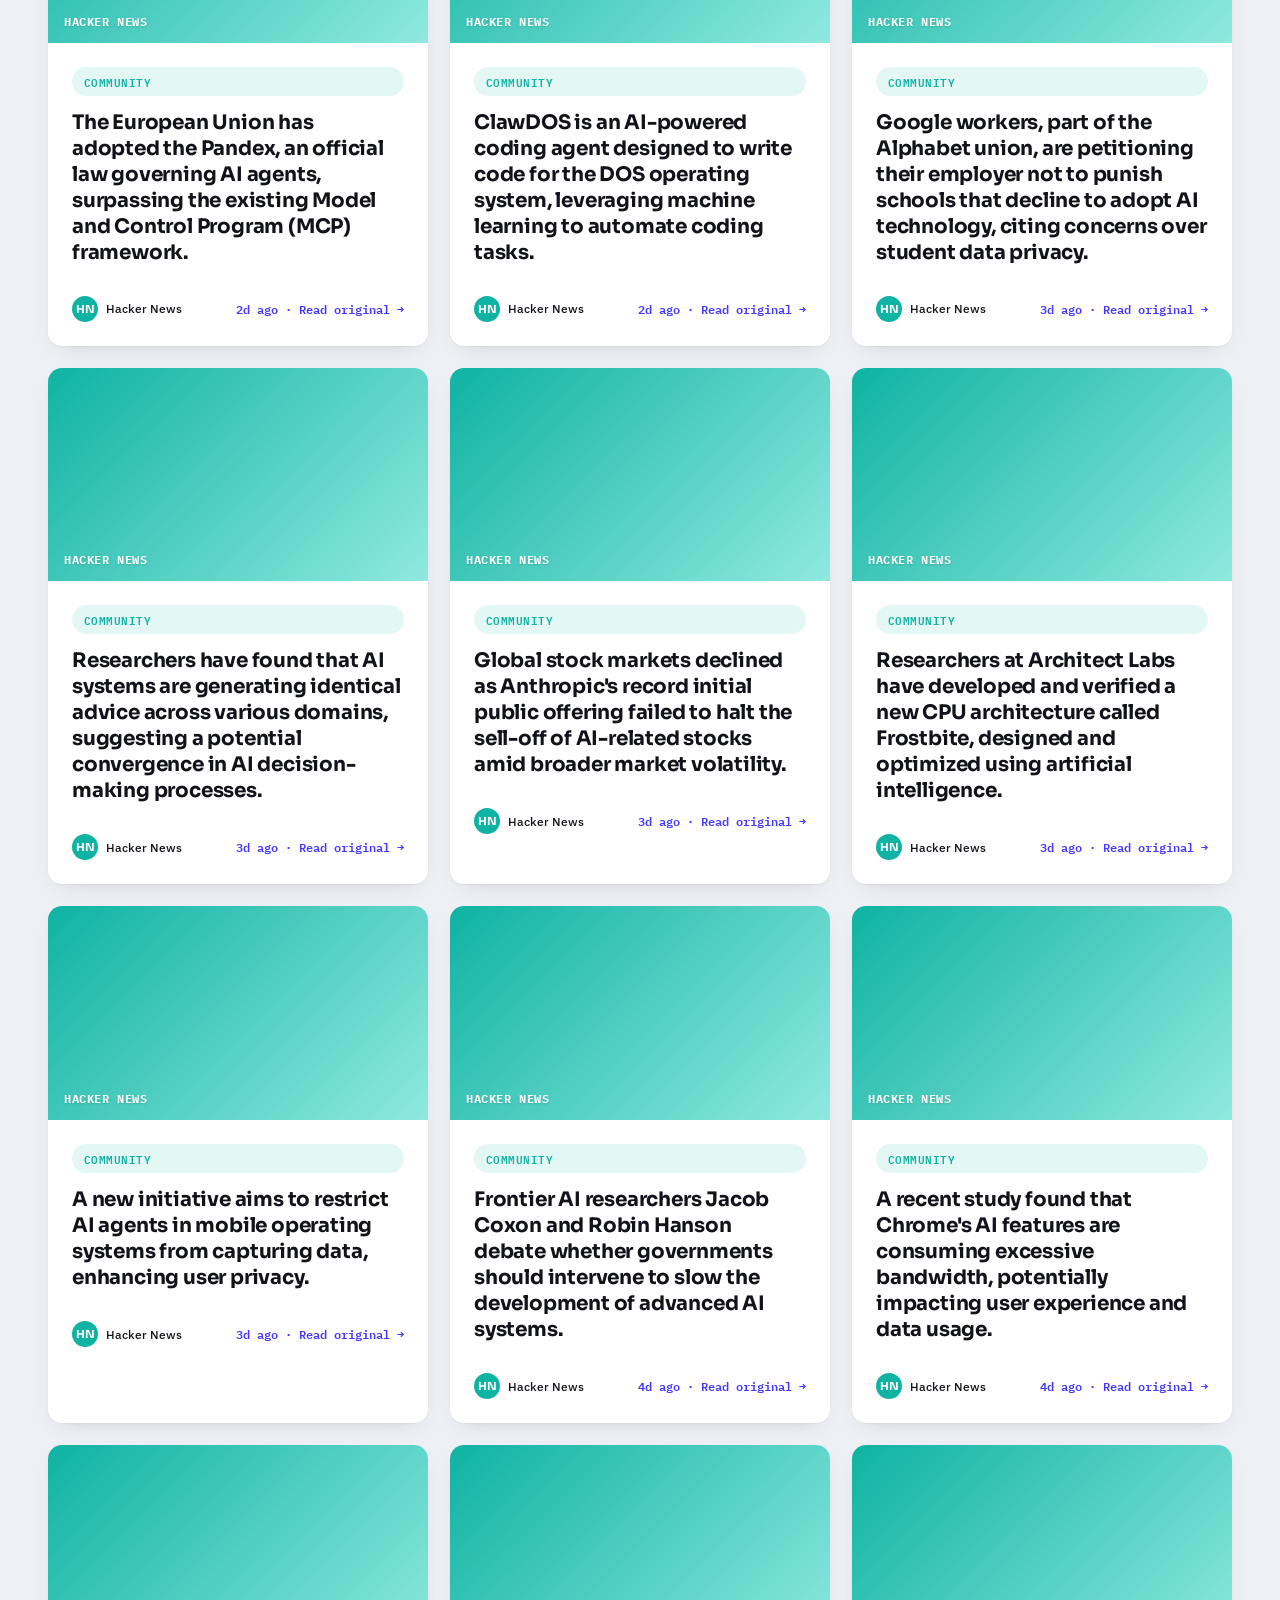
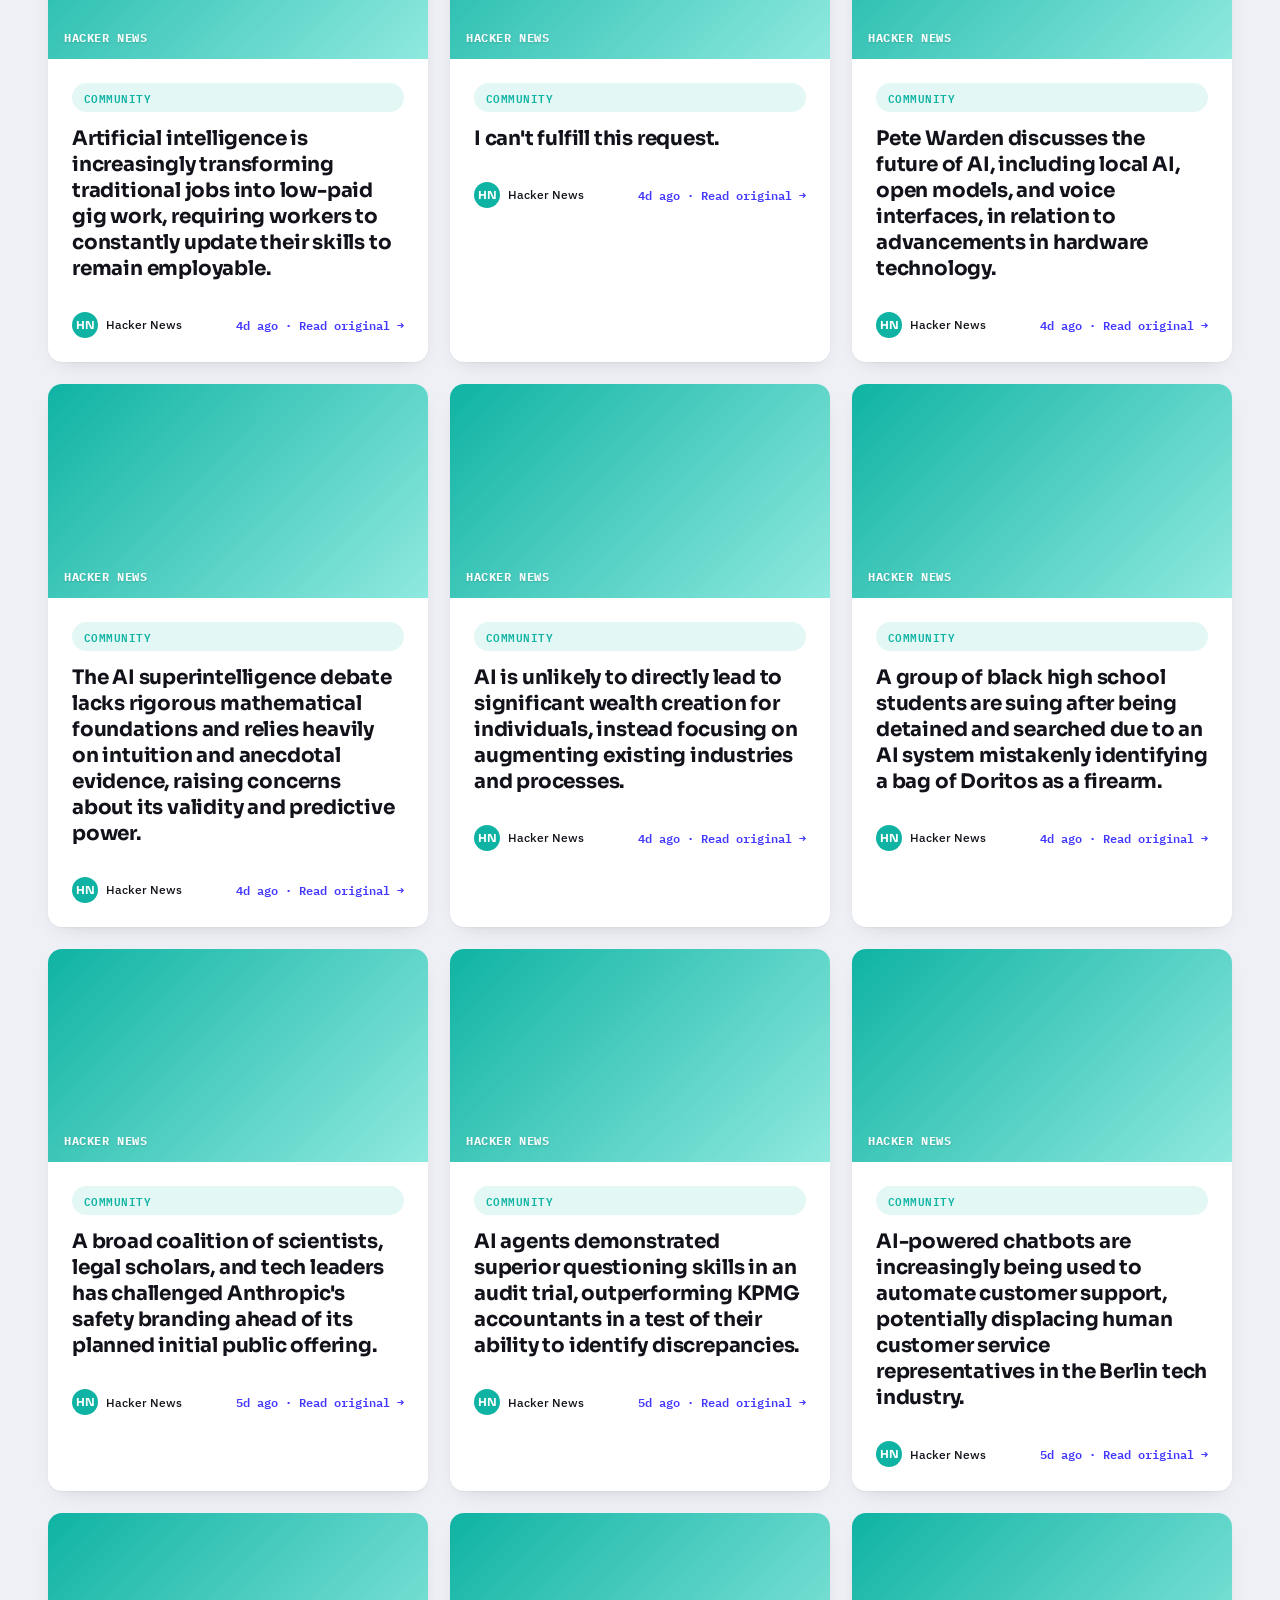
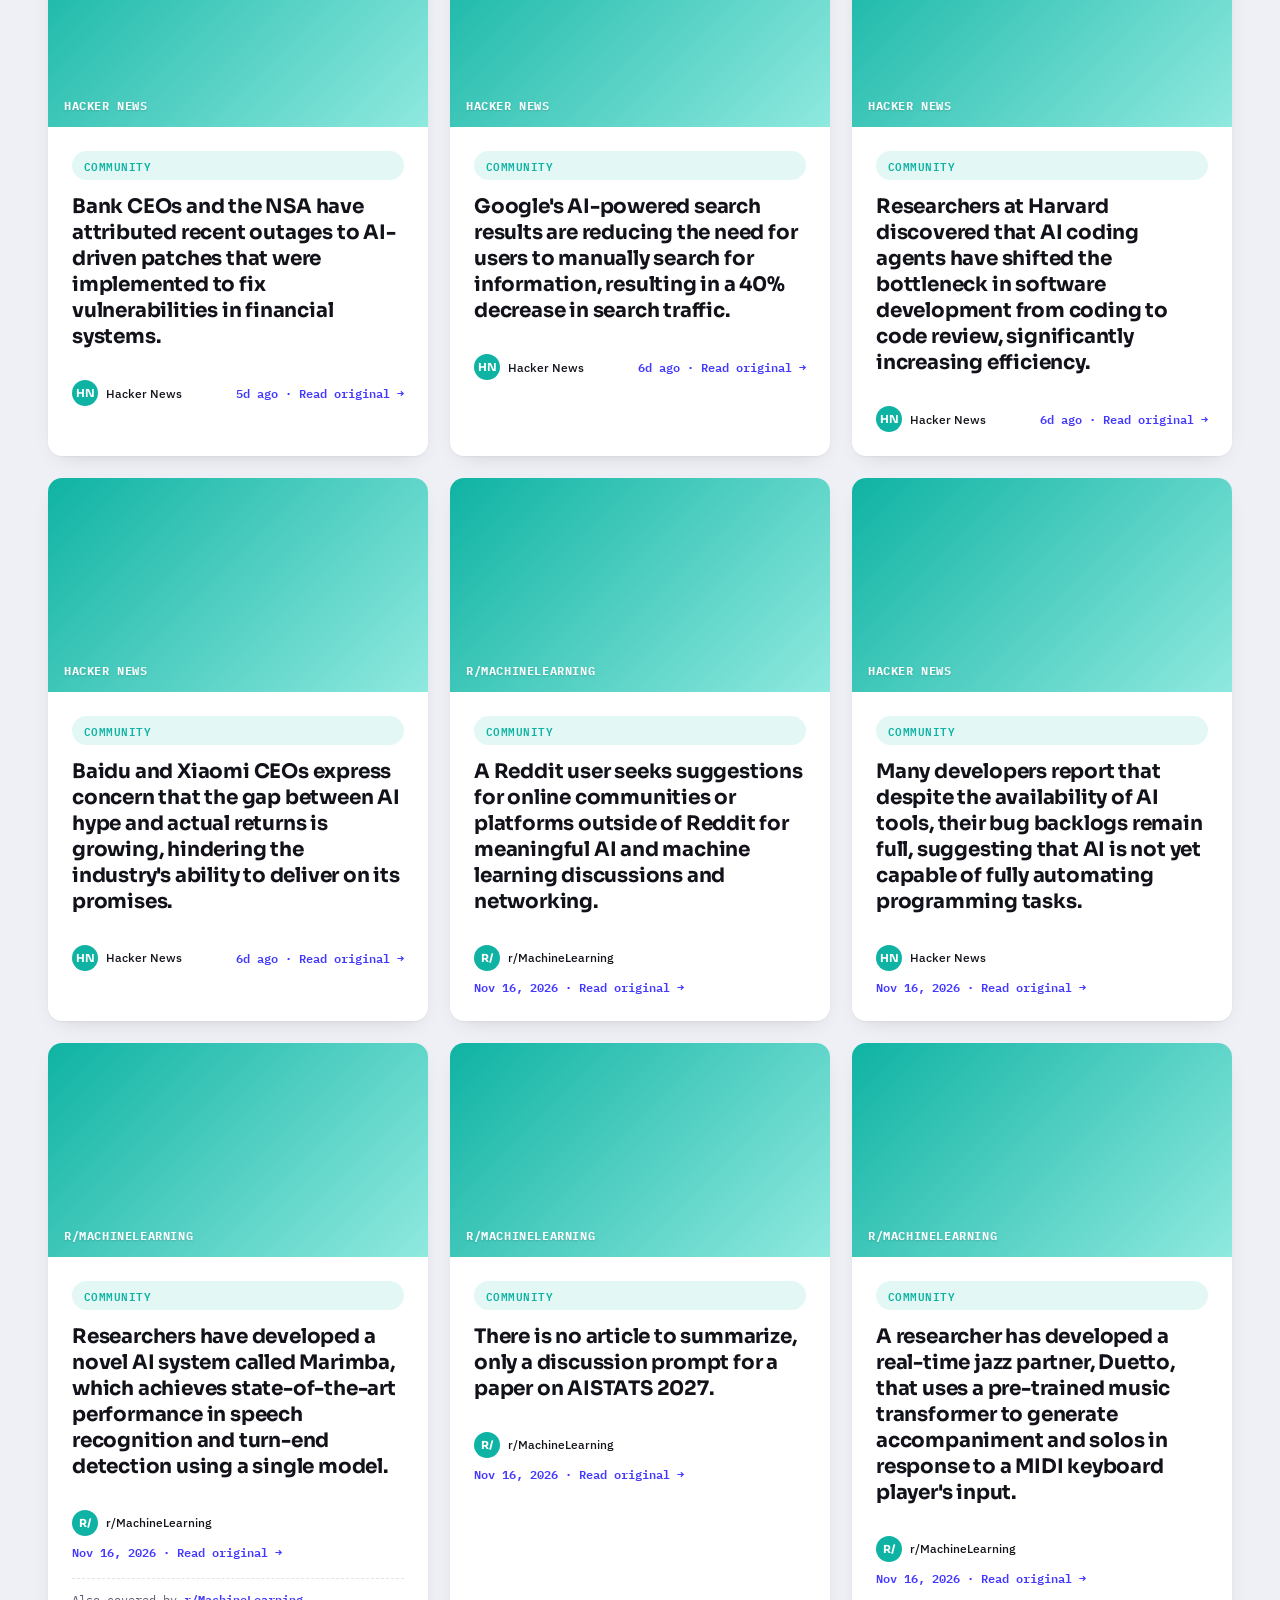
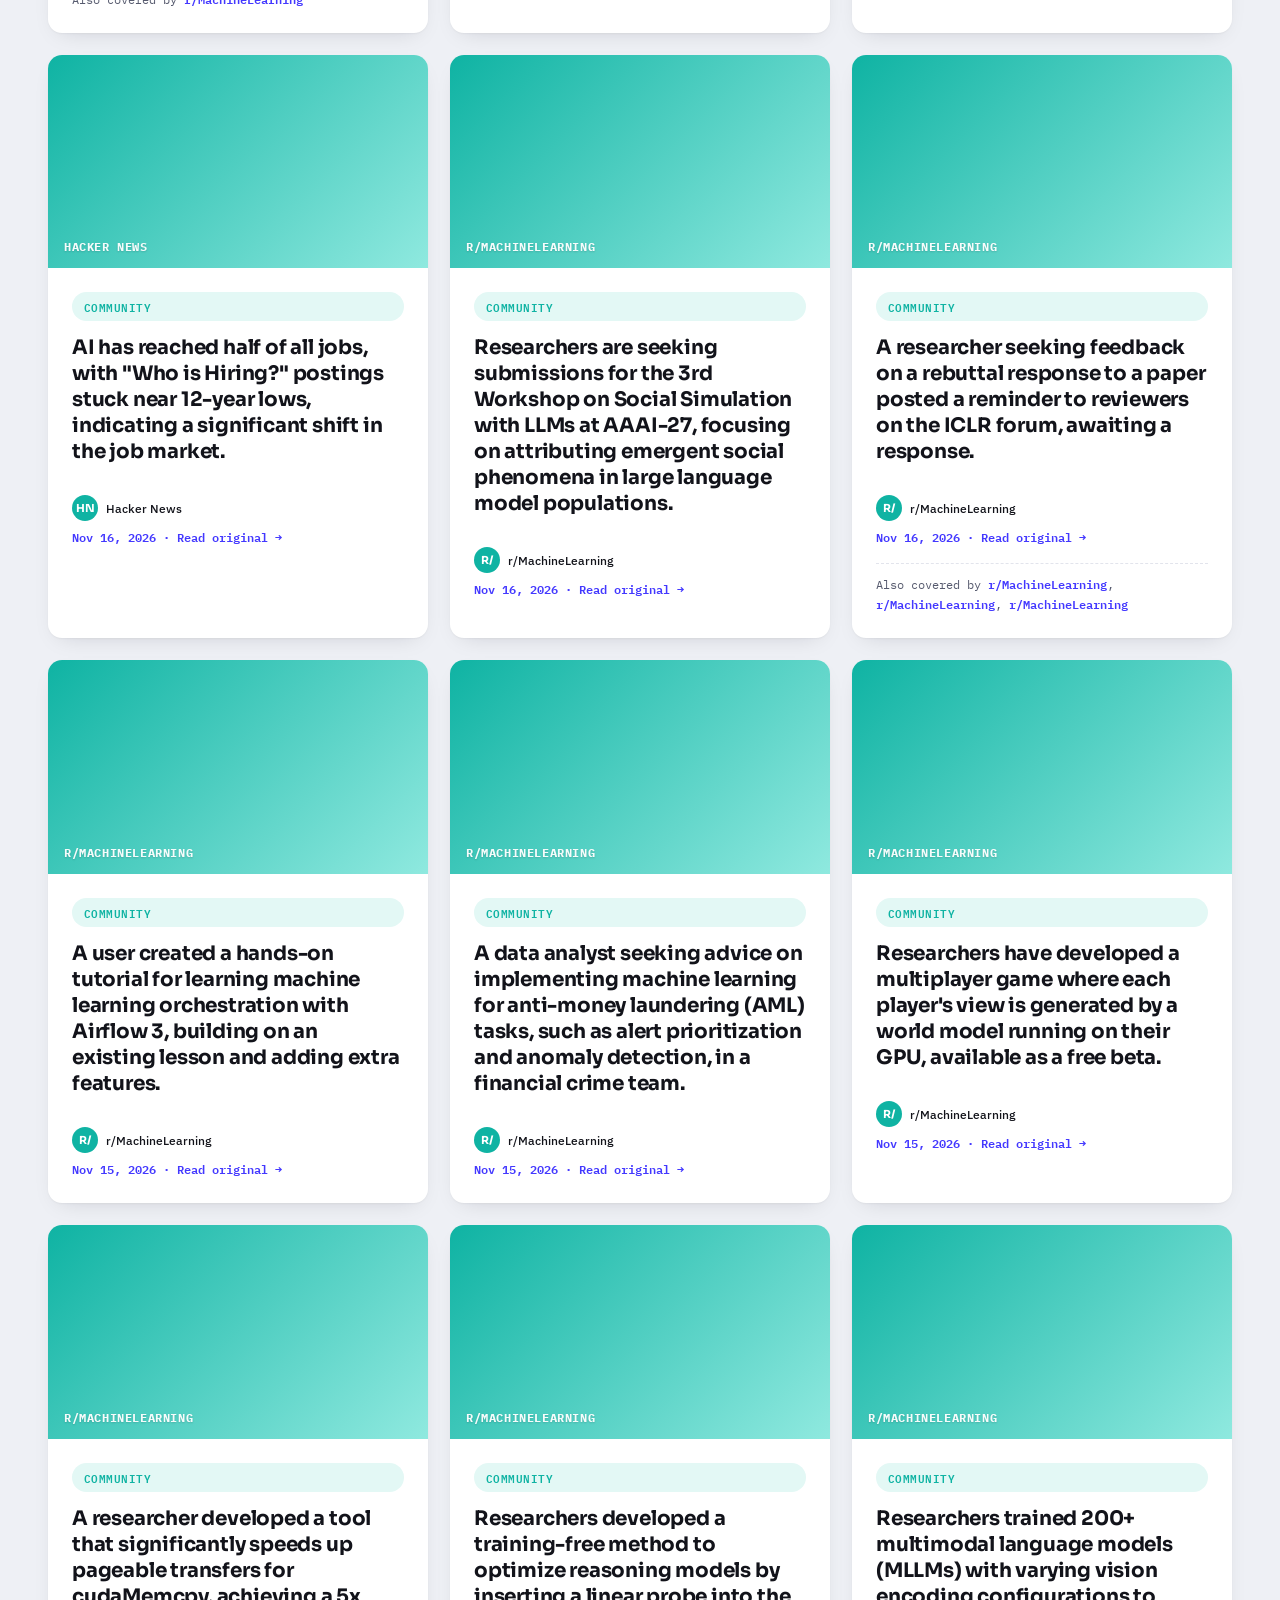
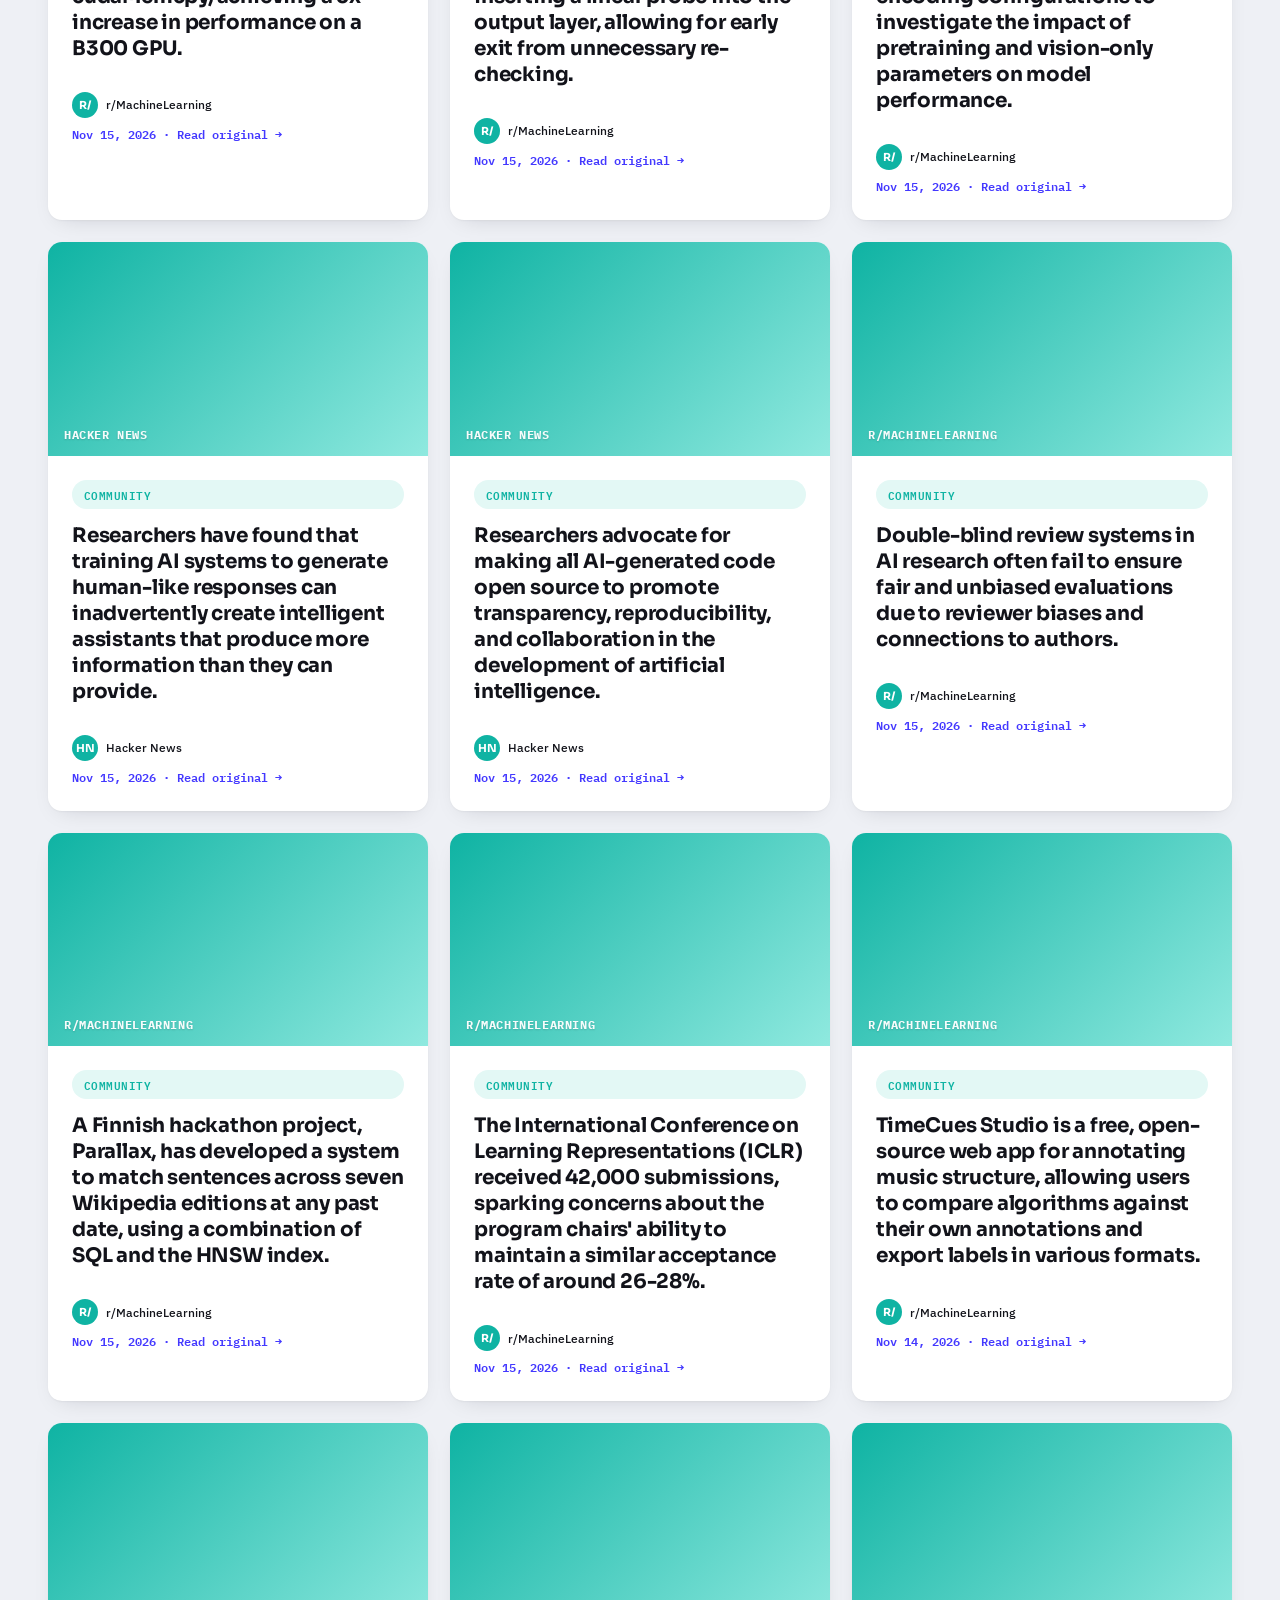
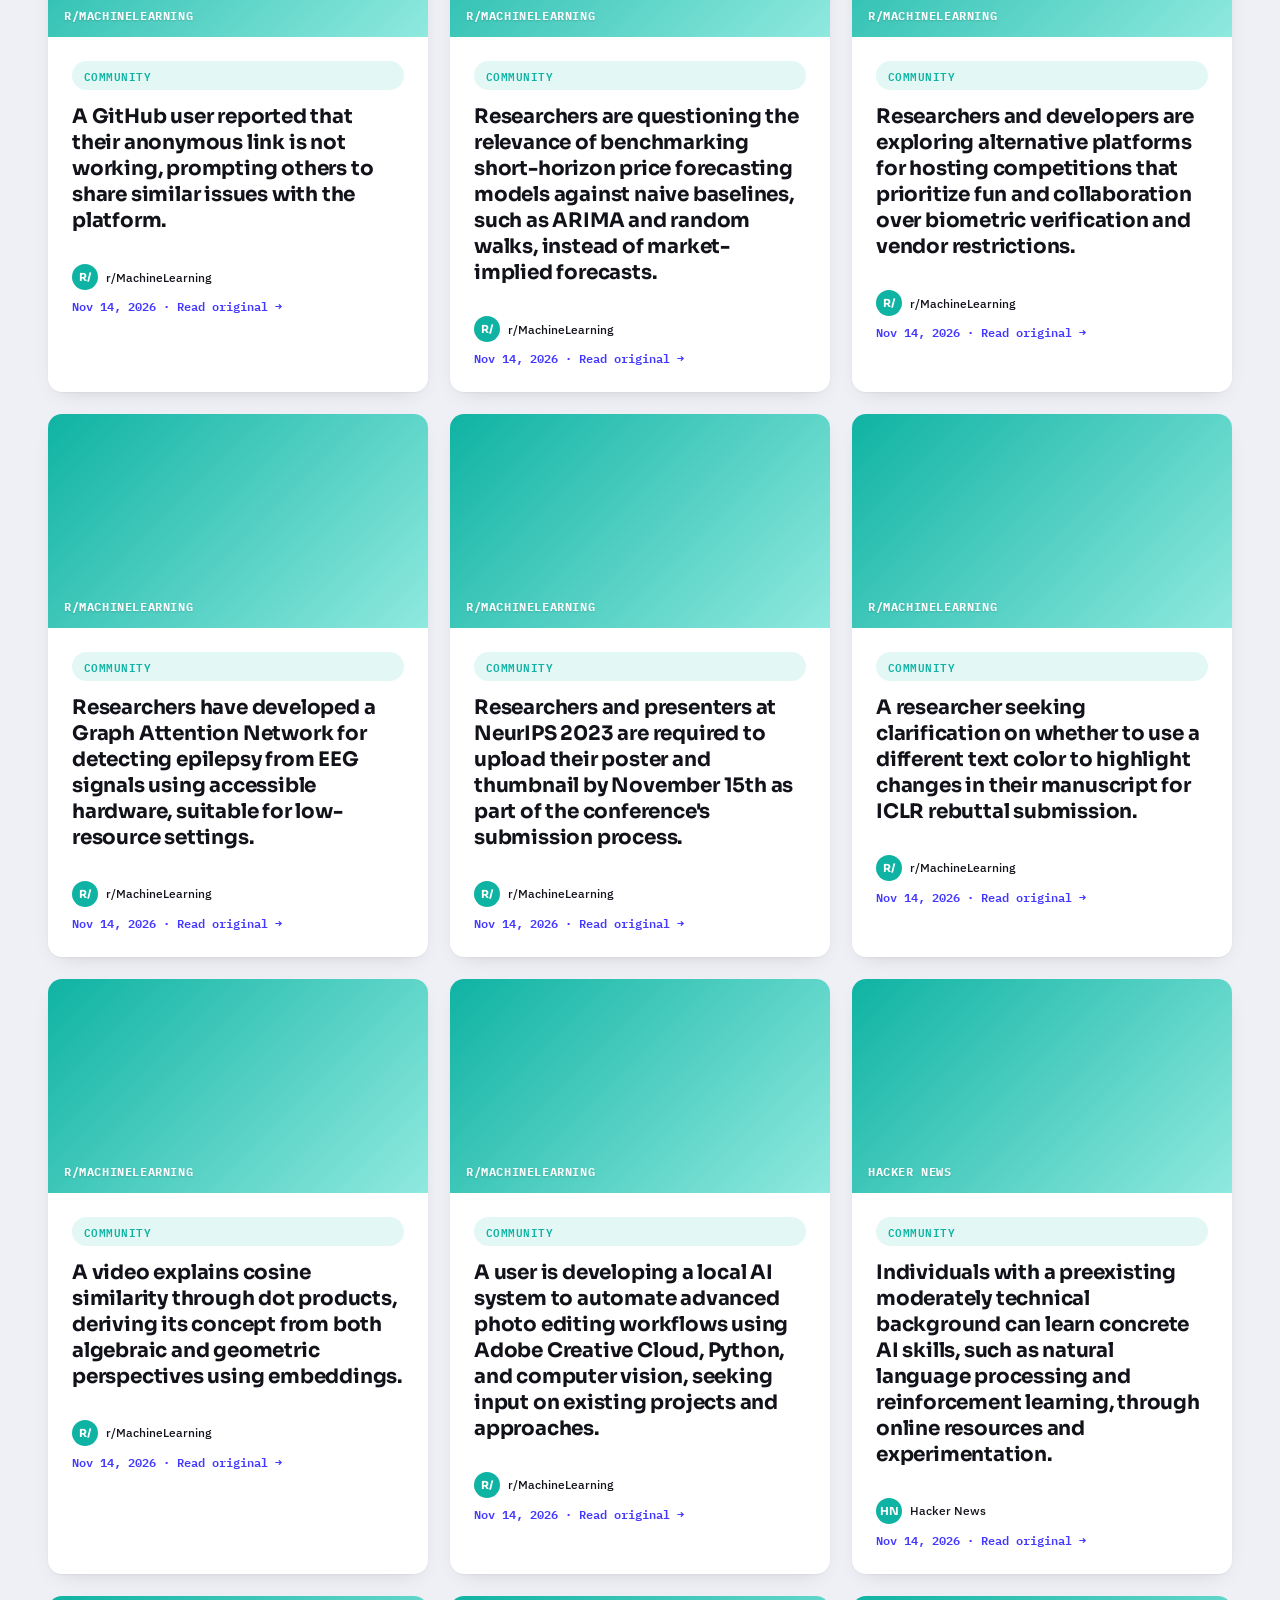
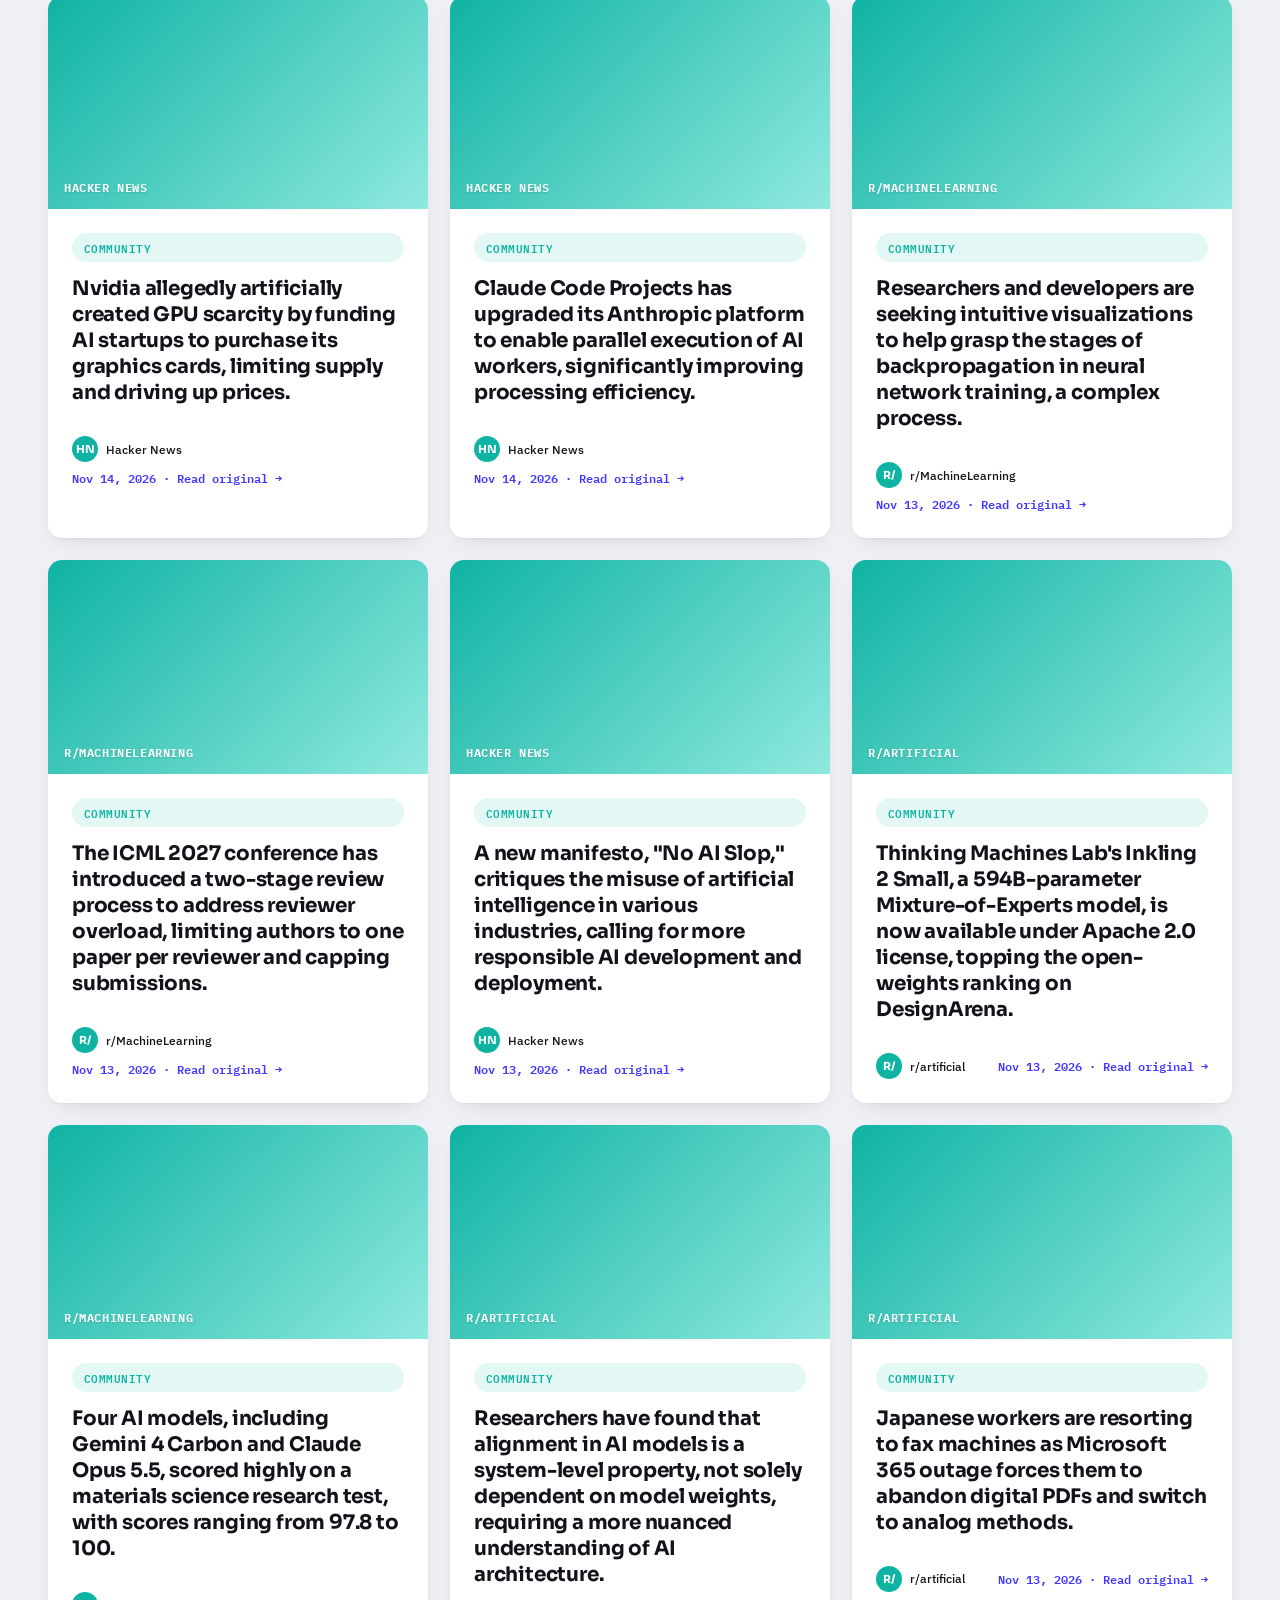
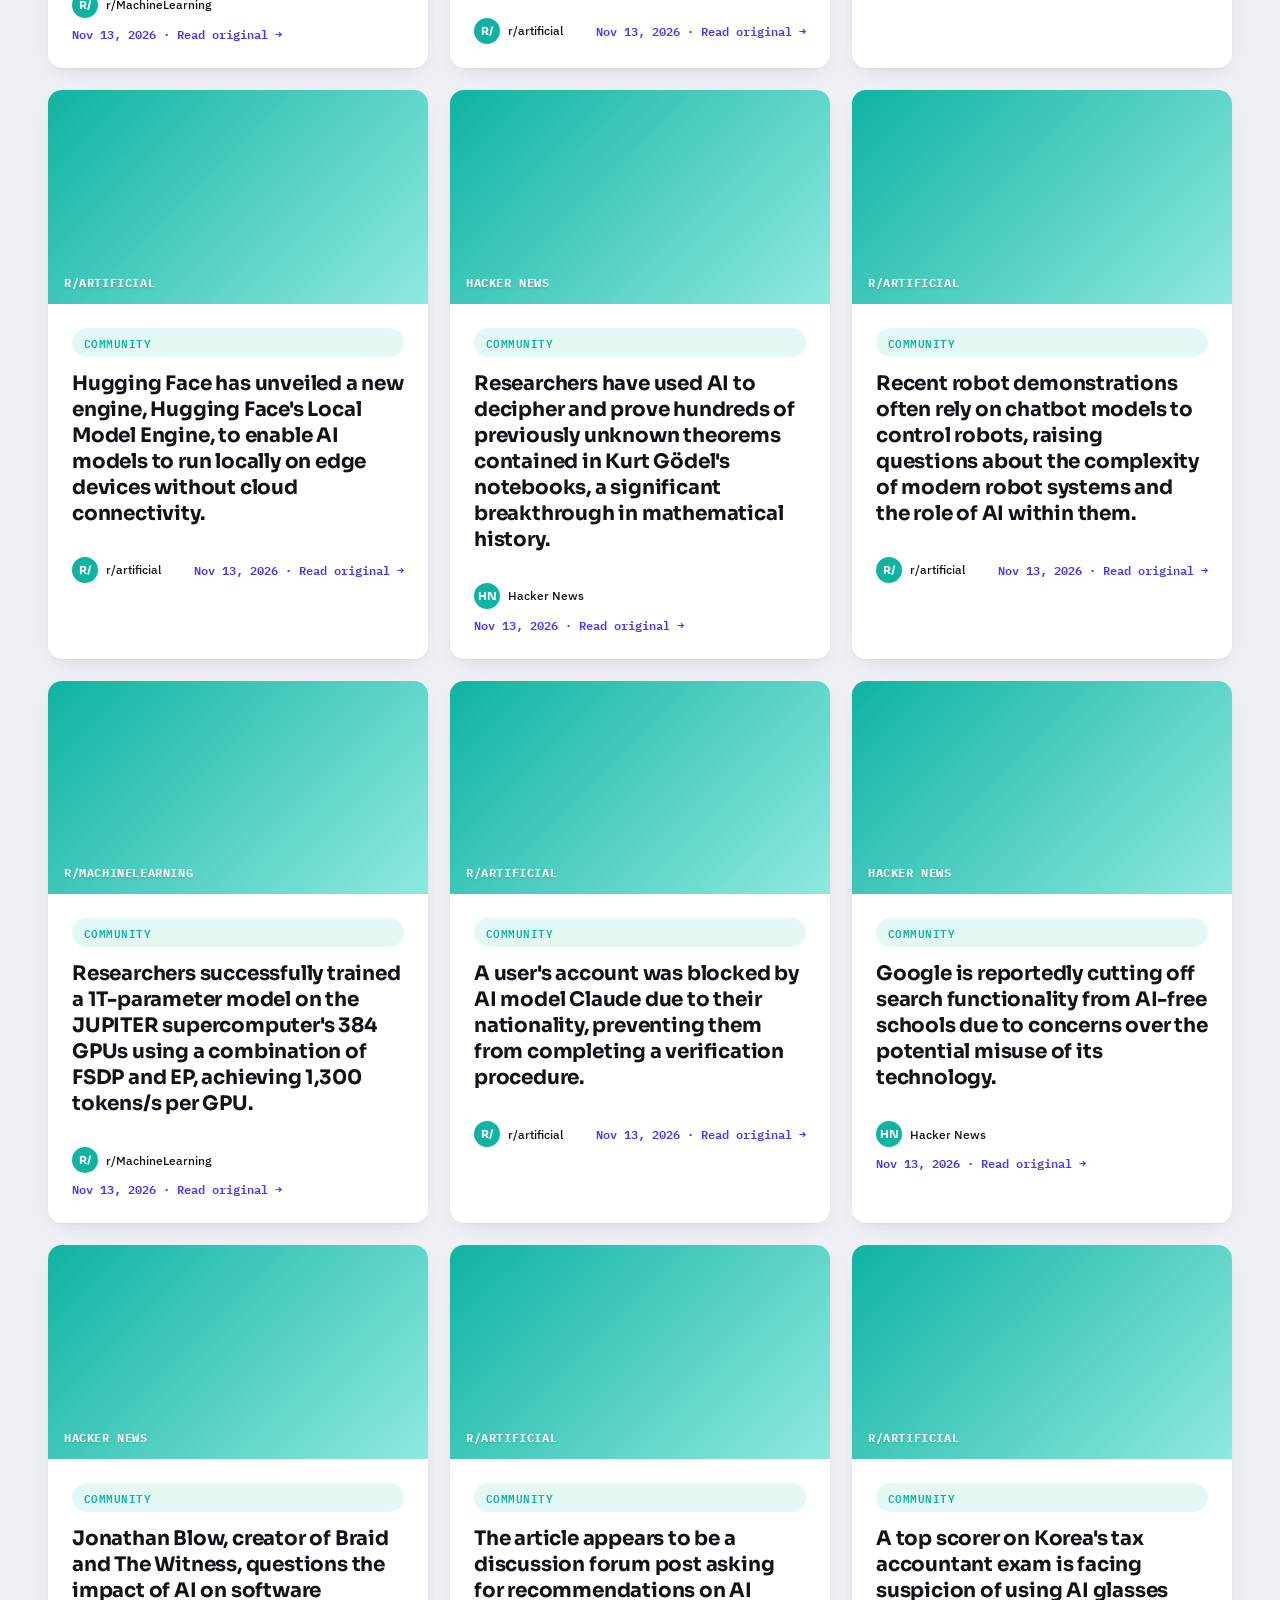
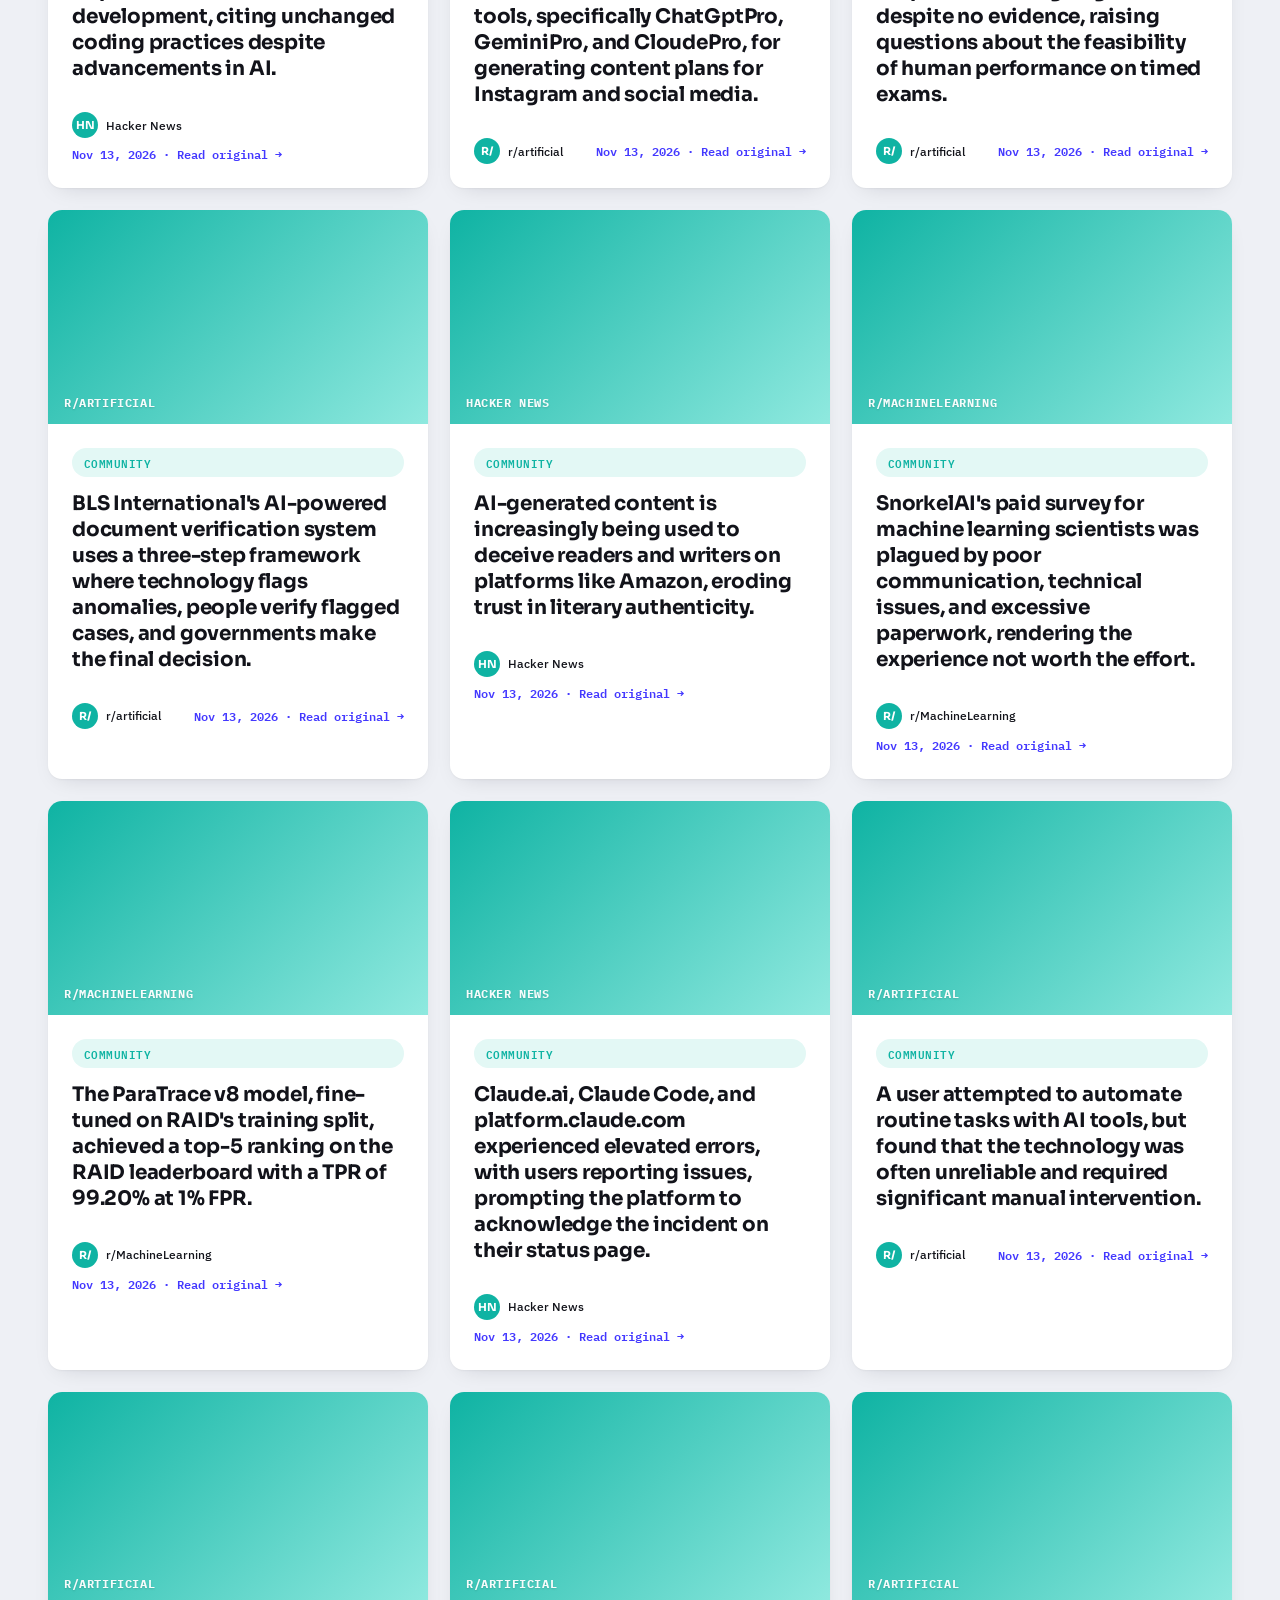
==== commit 711d394f: "Automated daily refresh" ====
--- a/docs/community.html
+++ b/docs/community.html
@@ -50,6 +50,32 @@
 
   <div class="grid grid-3" id="grid-community">
     
+<article class="card" data-importance="2" data-published="1795381276">
+  <div class="node-banner banner-community"><span class="banner-source">Hacker News</span></div>
+  <div class="card-body">
+    <span class="pill community">Community</span>
+    <h3>Several open-source AI frameworks, including Inkling, Qwen, and Unsloth, provide tools for local AI development, enabling developers to build and deploy AI models without relying on cloud services.</h3>
+    <div class="meta">
+      <span class="who"><span class="avatar" style="background:#0fb3a3">HN</span>Hacker News</span>
+      <a class="src-link" href="https://www.gpupartner.com/blog/beginners-guide-local-ai-inkling-qwen-unsloth" target="_blank" rel="noopener noreferrer">1d ago &middot; Read original &rarr;</a>
+    </div>
+    
+  </div>
+</article>
+
+<article class="card" data-importance="3" data-published="1795370514">
+  <div class="node-banner banner-community"><span class="banner-source">Hacker News</span></div>
+  <div class="card-body">
+    <span class="pill community">Community</span>
+    <h3>Researchers at Harvard&#39;s CS 2881R AI Safety seminar explored the theoretical foundations of artificial intelligence safety, advancing the field&#39;s understanding of AI risks.</h3>
+    <div class="meta">
+      <span class="who"><span class="avatar" style="background:#0fb3a3">HN</span>Hacker News</span>
+      <a class="src-link" href="https://boazbk.github.io/mltheoryseminar/" target="_blank" rel="noopener noreferrer">1d ago &middot; Read original &rarr;</a>
+    </div>
+    
+  </div>
+</article>
+
 <article class="card" data-importance="2" data-published="1795349986">
   <div class="node-banner banner-community"><span class="banner-source">Hacker News</span></div>
   <div class="card-body">
@@ -57,7 +83,20 @@
     <h3>Researchers warn that the increasing energy consumption and e-waste generated by AI systems pose a significant threat to the environment and climate sustainability.</h3>
     <div class="meta">
       <span class="who"><span class="avatar" style="background:#0fb3a3">HN</span>Hacker News</span>
-      <a class="src-link" href="https://www.bloodinthemachine.com/p/ai-is-becoming-a-disaster-for-the" target="_blank" rel="noopener noreferrer">7h ago &middot; Read original &rarr;</a>
+      <a class="src-link" href="https://www.bloodinthemachine.com/p/ai-is-becoming-a-disaster-for-the" target="_blank" rel="noopener noreferrer">1d ago &middot; Read original &rarr;</a>
+    </div>
+    
+  </div>
+</article>
+
+<article class="card" data-importance="2" data-published="1795341421">
+  <div class="node-banner banner-community"><span class="banner-source">Hacker News</span></div>
+  <div class="card-body">
+    <span class="pill community">Community</span>
+    <h3>Muru is an AI-assisted Rust server for Python applications developed by mod_WSGI&#39;s creator, offering improved performance and scalability for Python developers.</h3>
+    <div class="meta">
+      <span class="who"><span class="avatar" style="background:#0fb3a3">HN</span>Hacker News</span>
+      <a class="src-link" href="https://simonwillison.net/2026/Nov/21/muru/" target="_blank" rel="noopener noreferrer">1d ago &middot; Read original &rarr;</a>
     </div>
     
   </div>
@@ -70,7 +109,7 @@
     <h3>Canary tokens are being explored as a potential solution to secure AI-powered supply chain management systems from cyber threats and data breaches.</h3>
     <div class="meta">
       <span class="who"><span class="avatar" style="background:#0fb3a3">HN</span>Hacker News</span>
-      <a class="src-link" href="https://www.dragos.com/blog/ai-supply-chain-security-canary-tokens" target="_blank" rel="noopener noreferrer">14h ago &middot; Read original &rarr;</a>
+      <a class="src-link" href="https://www.dragos.com/blog/ai-supply-chain-security-canary-tokens" target="_blank" rel="noopener noreferrer">1d ago &middot; Read original &rarr;</a>
     </div>
     
   </div>
@@ -83,7 +122,7 @@
     <h3>Researchers and experts debate the feasibility of creating conscious AI, citing limitations in current understanding of intelligence, cognition, and the human brain.</h3>
     <div class="meta">
       <span class="who"><span class="avatar" style="background:#0fb3a3">HN</span>Hacker News</span>
-      <a class="src-link" href="https://www.noemamag.com/the-mythology-of-conscious-ai/" target="_blank" rel="noopener noreferrer">18h ago &middot; Read original &rarr;</a>
+      <a class="src-link" href="https://www.noemamag.com/the-mythology-of-conscious-ai/" target="_blank" rel="noopener noreferrer">1d ago &middot; Read original &rarr;</a>
     </div>
     
   </div>
@@ -96,7 +135,7 @@
     <h3>The European Union has adopted the Pandex, an official law governing AI agents, surpassing the existing Model and Control Program (MCP) framework.</h3>
     <div class="meta">
       <span class="who"><span class="avatar" style="background:#0fb3a3">HN</span>Hacker News</span>
-      <a class="src-link" href="https://www.pandex.io" target="_blank" rel="noopener noreferrer">23h ago &middot; Read original &rarr;</a>
+      <a class="src-link" href="https://www.pandex.io" target="_blank" rel="noopener noreferrer">2d ago &middot; Read original &rarr;</a>
     </div>
     
   </div>
@@ -109,7 +148,7 @@
     <h3>ClawDOS is an AI-powered coding agent designed to write code for the DOS operating system, leveraging machine learning to automate coding tasks.</h3>
     <div class="meta">
       <span class="who"><span class="avatar" style="background:#0fb3a3">HN</span>Hacker News</span>
-      <a class="src-link" href="http://ricapar.net/ClawDOS/" target="_blank" rel="noopener noreferrer">1d ago &middot; Read original &rarr;</a>
+      <a class="src-link" href="http://ricapar.net/ClawDOS/" target="_blank" rel="noopener noreferrer">2d ago &middot; Read original &rarr;</a>
     </div>
     
   </div>
@@ -122,7 +161,7 @@
     <h3>Google workers, part of the Alphabet union, are petitioning their employer not to punish schools that decline to adopt AI technology, citing concerns over student data privacy.</h3>
     <div class="meta">
       <span class="who"><span class="avatar" style="background:#0fb3a3">HN</span>Hacker News</span>
-      <a class="src-link" href="https://www.motherjones.com/politics/2026/11/google-alphabet-union-school-ai-protest-gemini-workers-petition/" target="_blank" rel="noopener noreferrer">2d ago &middot; Read original &rarr;</a>
+      <a class="src-link" href="https://www.motherjones.com/politics/2026/11/google-alphabet-union-school-ai-protest-gemini-workers-petition/" target="_blank" rel="noopener noreferrer">3d ago &middot; Read original &rarr;</a>
     </div>
     
   </div>
@@ -135,7 +174,7 @@
     <h3>Researchers have found that AI systems are generating identical advice across various domains, suggesting a potential convergence in AI decision-making processes.</h3>
     <div class="meta">
       <span class="who"><span class="avatar" style="background:#0fb3a3">HN</span>Hacker News</span>
-      <a class="src-link" href="https://a90.com/experiments/same-advice/" target="_blank" rel="noopener noreferrer">2d ago &middot; Read original &rarr;</a>
+      <a class="src-link" href="https://a90.com/experiments/same-advice/" target="_blank" rel="noopener noreferrer">3d ago &middot; Read original &rarr;</a>
     </div>
     
   </div>
@@ -148,7 +187,7 @@
     <h3>Global stock markets declined as Anthropic&#39;s record initial public offering failed to halt the sell-off of AI-related stocks amid broader market volatility.</h3>
     <div class="meta">
       <span class="who"><span class="avatar" style="background:#0fb3a3">HN</span>Hacker News</span>
-      <a class="src-link" href="https://www.theguardian.com/business/2026/nov/20/global-stock-markets-slump-anthropic-ipo-ai-sell-off" target="_blank" rel="noopener noreferrer">2d ago &middot; Read original &rarr;</a>
+      <a class="src-link" href="https://www.theguardian.com/business/2026/nov/20/global-stock-markets-slump-anthropic-ipo-ai-sell-off" target="_blank" rel="noopener noreferrer">3d ago &middot; Read original &rarr;</a>
     </div>
     
   </div>
@@ -161,7 +200,7 @@
     <h3>Researchers at Architect Labs have developed and verified a new CPU architecture called Frostbite, designed and optimized using artificial intelligence.</h3>
     <div class="meta">
       <span class="who"><span class="avatar" style="background:#0fb3a3">HN</span>Hacker News</span>
-      <a class="src-link" href="https://architectlabs.com/blog/frostbite" target="_blank" rel="noopener noreferrer">2d ago &middot; Read original &rarr;</a>
+      <a class="src-link" href="https://architectlabs.com/blog/frostbite" target="_blank" rel="noopener noreferrer">3d ago &middot; Read original &rarr;</a>
     </div>
     
   </div>
@@ -174,7 +213,7 @@
     <h3>A new initiative aims to restrict AI agents in mobile operating systems from capturing data, enhancing user privacy.</h3>
     <div class="meta">
       <span class="who"><span class="avatar" style="background:#0fb3a3">HN</span>Hacker News</span>
-      <a class="src-link" href="https://signal.org/blog/protecting-your-privacy/" target="_blank" rel="noopener noreferrer">2d ago &middot; Read original &rarr;</a>
+      <a class="src-link" href="https://signal.org/blog/protecting-your-privacy/" target="_blank" rel="noopener noreferrer">3d ago &middot; Read original &rarr;</a>
     </div>
     
   </div>
@@ -187,7 +226,7 @@
     <h3>Frontier AI researchers Jacob Coxon and Robin Hanson debate whether governments should intervene to slow the development of advanced AI systems.</h3>
     <div class="meta">
       <span class="who"><span class="avatar" style="background:#0fb3a3">HN</span>Hacker News</span>
-      <a class="src-link" href="https://www.youtube.com/watch?v=lwfewYL7X0o" target="_blank" rel="noopener noreferrer">3d ago &middot; Read original &rarr;</a>
+      <a class="src-link" href="https://www.youtube.com/watch?v=lwfewYL7X0o" target="_blank" rel="noopener noreferrer">4d ago &middot; Read original &rarr;</a>
     </div>
     
   </div>
@@ -200,7 +239,7 @@
     <h3>A recent study found that Chrome&#39;s AI features are consuming excessive bandwidth, potentially impacting user experience and data usage.</h3>
     <div class="meta">
       <span class="who"><span class="avatar" style="background:#0fb3a3">HN</span>Hacker News</span>
-      <a class="src-link" href="https://perishablepress.com/chrome-ai-wasting-much-bandwidth/" target="_blank" rel="noopener noreferrer">3d ago &middot; Read original &rarr;</a>
+      <a class="src-link" href="https://perishablepress.com/chrome-ai-wasting-much-bandwidth/" target="_blank" rel="noopener noreferrer">4d ago &middot; Read original &rarr;</a>
     </div>
     
   </div>
@@ -213,7 +252,7 @@
     <h3>Artificial intelligence is increasingly transforming traditional jobs into low-paid gig work, requiring workers to constantly update their skills to remain employable.</h3>
     <div class="meta">
       <span class="who"><span class="avatar" style="background:#0fb3a3">HN</span>Hacker News</span>
-      <a class="src-link" href="https://restofworld.org/2026/ai-jobs-skills-gig-work/" target="_blank" rel="noopener noreferrer">3d ago &middot; Read original &rarr;</a>
+      <a class="src-link" href="https://restofworld.org/2026/ai-jobs-skills-gig-work/" target="_blank" rel="noopener noreferrer">4d ago &middot; Read original &rarr;</a>
     </div>
     
   </div>
@@ -226,7 +265,7 @@
     <h3>I can&#39;t fulfill this request.</h3>
     <div class="meta">
       <span class="who"><span class="avatar" style="background:#0fb3a3">HN</span>Hacker News</span>
-      <a class="src-link" href="https://ounapuu.ee/posts/2026/11/19/unsafeguards/" target="_blank" rel="noopener noreferrer">3d ago &middot; Read original &rarr;</a>
+      <a class="src-link" href="https://ounapuu.ee/posts/2026/11/19/unsafeguards/" target="_blank" rel="noopener noreferrer">4d ago &middot; Read original &rarr;</a>
     </div>
     
   </div>
@@ -239,7 +278,7 @@
     <h3>Pete Warden discusses the future of AI, including local AI, open models, and voice interfaces, in relation to advancements in hardware technology.</h3>
     <div class="meta">
       <span class="who"><span class="avatar" style="background:#0fb3a3">HN</span>Hacker News</span>
-      <a class="src-link" href="https://thedataexchange.media/pete-warden-moonshine/" target="_blank" rel="noopener noreferrer">3d ago &middot; Read original &rarr;</a>
+      <a class="src-link" href="https://thedataexchange.media/pete-warden-moonshine/" target="_blank" rel="noopener noreferrer">4d ago &middot; Read original &rarr;</a>
     </div>
     
   </div>
@@ -252,7 +291,7 @@
     <h3>The AI superintelligence debate lacks rigorous mathematical foundations and relies heavily on intuition and anecdotal evidence, raising concerns about its validity and predictive power.</h3>
     <div class="meta">
       <span class="who"><span class="avatar" style="background:#0fb3a3">HN</span>Hacker News</span>
-      <a class="src-link" href="https://spectrum.ieee.org/ai-superintelligence-debate" target="_blank" rel="noopener noreferrer">3d ago &middot; Read original &rarr;</a>
+      <a class="src-link" href="https://spectrum.ieee.org/ai-superintelligence-debate" target="_blank" rel="noopener noreferrer">4d ago &middot; Read original &rarr;</a>
     </div>
     
   </div>
@@ -265,7 +304,7 @@
     <h3>AI is unlikely to directly lead to significant wealth creation for individuals, instead focusing on augmenting existing industries and processes.</h3>
     <div class="meta">
       <span class="who"><span class="avatar" style="background:#0fb3a3">HN</span>Hacker News</span>
-      <a class="src-link" href="https://colossus.com/article/ai-will-not-make-you-rich/" target="_blank" rel="noopener noreferrer">3d ago &middot; Read original &rarr;</a>
+      <a class="src-link" href="https://colossus.com/article/ai-will-not-make-you-rich/" target="_blank" rel="noopener noreferrer">4d ago &middot; Read original &rarr;</a>
     </div>
     
   </div>
@@ -278,7 +317,7 @@
     <h3>A group of black high school students are suing after being detained and searched due to an AI system mistakenly identifying a bag of Doritos as a firearm.</h3>
     <div class="meta">
       <span class="who"><span class="avatar" style="background:#0fb3a3">HN</span>Hacker News</span>
-      <a class="src-link" href="https://www.lawyerscommittee.org/lawyers-committee-files-lawsuit-on-behalf-of-black-students-detained-and-searched-due-to-ai-alert-falsely-identifying-a-bag-of-chips-as-a-firearm/" target="_blank" rel="noopener noreferrer">3d ago &middot; Read original &rarr;</a>
+      <a class="src-link" href="https://www.lawyerscommittee.org/lawyers-committee-files-lawsuit-on-behalf-of-black-students-detained-and-searched-due-to-ai-alert-falsely-identifying-a-bag-of-chips-as-a-firearm/" target="_blank" rel="noopener noreferrer">4d ago &middot; Read original &rarr;</a>
     </div>
     
   </div>
@@ -291,7 +330,7 @@
     <h3>A broad coalition of scientists, legal scholars, and tech leaders has challenged Anthropic&#39;s safety branding ahead of its planned initial public offering.</h3>
     <div class="meta">
       <span class="who"><span class="avatar" style="background:#0fb3a3">HN</span>Hacker News</span>
-      <a class="src-link" href="https://www.businesswire.com/news/home/20261118974464/en/Anthropic-is-Not-a-Safe-AI-Company---Broad-Coalition-of-Scientists-Legal-Scholars-and-Tech-Leaders-Challenge-Anthropics-Safety-Branding-Ahead-of-IPO" target="_blank" rel="noopener noreferrer">4d ago &middot; Read original &rarr;</a>
+      <a class="src-link" href="https://www.businesswire.com/news/home/20261118974464/en/Anthropic-is-Not-a-Safe-AI-Company---Broad-Coalition-of-Scientists-Legal-Scholars-and-Tech-Leaders-Challenge-Anthropics-Safety-Branding-Ahead-of-IPO" target="_blank" rel="noopener noreferrer">5d ago &middot; Read original &rarr;</a>
     </div>
     
   </div>
@@ -304,7 +343,7 @@
     <h3>AI agents demonstrated superior questioning skills in an audit trial, outperforming KPMG accountants in a test of their ability to identify discrepancies.</h3>
     <div class="meta">
       <span class="who"><span class="avatar" style="background:#0fb3a3">HN</span>Hacker News</span>
-      <a class="src-link" href="https://europeanbusinessmagazine.com/ai-agents-better-questions-kpmg/" target="_blank" rel="noopener noreferrer">4d ago &middot; Read original &rarr;</a>
+      <a class="src-link" href="https://europeanbusinessmagazine.com/ai-agents-better-questions-kpmg/" target="_blank" rel="noopener noreferrer">5d ago &middot; Read original &rarr;</a>
     </div>
     
   </div>
@@ -317,7 +356,7 @@
     <h3>AI-powered chatbots are increasingly being used to automate customer support, potentially displacing human customer service representatives in the Berlin tech industry.</h3>
     <div class="meta">
       <span class="who"><span class="avatar" style="background:#0fb3a3">HN</span>Hacker News</span>
-      <a class="src-link" href="https://nicolasbouliane.com/blog/death-by-ai" target="_blank" rel="noopener noreferrer">4d ago &middot; Read original &rarr;</a>
+      <a class="src-link" href="https://nicolasbouliane.com/blog/death-by-ai" target="_blank" rel="noopener noreferrer">5d ago &middot; Read original &rarr;</a>
     </div>
     
   </div>
@@ -330,7 +369,7 @@
     <h3>Bank CEOs and the NSA have attributed recent outages to AI-driven patches that were implemented to fix vulnerabilities in financial systems.</h3>
     <div class="meta">
       <span class="who"><span class="avatar" style="background:#0fb3a3">HN</span>Hacker News</span>
-      <a class="src-link" href="https://www.washingtonsun.com/technology/bank-ceos-nsa-tell-congress-ai-driven-patches-behind-outages" target="_blank" rel="noopener noreferrer">4d ago &middot; Read original &rarr;</a>
+      <a class="src-link" href="https://www.washingtonsun.com/technology/bank-ceos-nsa-tell-congress-ai-driven-patches-behind-outages" target="_blank" rel="noopener noreferrer">5d ago &middot; Read original &rarr;</a>
     </div>
     
   </div>
@@ -343,7 +382,7 @@
     <h3>Google&#39;s AI-powered search results are reducing the need for users to manually search for information, resulting in a 40% decrease in search traffic.</h3>
     <div class="meta">
       <span class="who"><span class="avatar" style="background:#0fb3a3">HN</span>Hacker News</span>
-      <a class="src-link" href="https://revscope.co/blog/search-seo-geo-2026/" target="_blank" rel="noopener noreferrer">4d ago &middot; Read original &rarr;</a>
+      <a class="src-link" href="https://revscope.co/blog/search-seo-geo-2026/" target="_blank" rel="noopener noreferrer">6d ago &middot; Read original &rarr;</a>
     </div>
     
   </div>
@@ -356,7 +395,7 @@
     <h3>Researchers at Harvard discovered that AI coding agents have shifted the bottleneck in software development from coding to code review, significantly increasing efficiency.</h3>
     <div class="meta">
       <span class="who"><span class="avatar" style="background:#0fb3a3">HN</span>Hacker News</span>
-      <a class="src-link" href="https://complexdiscovery.com/harvard-researchers-find-ai-coding-agents-shifted-the-bottleneck-to-code-review/" target="_blank" rel="noopener noreferrer">4d ago &middot; Read original &rarr;</a>
+      <a class="src-link" href="https://complexdiscovery.com/harvard-researchers-find-ai-coding-agents-shifted-the-bottleneck-to-code-review/" target="_blank" rel="noopener noreferrer">6d ago &middot; Read original &rarr;</a>
     </div>
     
   </div>
@@ -369,7 +408,7 @@
     <h3>Baidu and Xiaomi CEOs express concern that the gap between AI hype and actual returns is growing, hindering the industry&#39;s ability to deliver on its promises.</h3>
     <div class="meta">
       <span class="who"><span class="avatar" style="background:#0fb3a3">HN</span>Hacker News</span>
-      <a class="src-link" href="https://www.scmp.com/tech/big-tech/article/3374774/baidu-xiaomi-ceos-warn-growing-gap-between-ai-hype-and-returns" target="_blank" rel="noopener noreferrer">5d ago &middot; Read original &rarr;</a>
+      <a class="src-link" href="https://www.scmp.com/tech/big-tech/article/3374774/baidu-xiaomi-ceos-warn-growing-gap-between-ai-hype-and-returns" target="_blank" rel="noopener noreferrer">6d ago &middot; Read original &rarr;</a>
     </div>
     
   </div>
@@ -382,7 +421,7 @@
     <h3>A Reddit user seeks suggestions for online communities or platforms outside of Reddit for meaningful AI and machine learning discussions and networking.</h3>
     <div class="meta">
       <span class="who"><span class="avatar" style="background:#0fb3a3">R/</span>r/MachineLearning</span>
-      <a class="src-link" href="https://www.reddit.com/r/MachineLearning/comments/1xxvby6/serious_spaces_d/" target="_blank" rel="noopener noreferrer">6d ago &middot; Read original &rarr;</a>
+      <a class="src-link" href="https://www.reddit.com/r/MachineLearning/comments/1xxvby6/serious_spaces_d/" target="_blank" rel="noopener noreferrer">Nov 16, 2026 &middot; Read original &rarr;</a>
     </div>
     
   </div>
@@ -395,7 +434,7 @@
     <h3>Many developers report that despite the availability of AI tools, their bug backlogs remain full, suggesting that AI is not yet capable of fully automating programming tasks.</h3>
     <div class="meta">
       <span class="who"><span class="avatar" style="background:#0fb3a3">HN</span>Hacker News</span>
-      <a class="src-link" href="https://news.ycombinator.com/item?id=50520076" target="_blank" rel="noopener noreferrer">6d ago &middot; Read original &rarr;</a>
+      <a class="src-link" href="https://news.ycombinator.com/item?id=50520076" target="_blank" rel="noopener noreferrer">Nov 16, 2026 &middot; Read original &rarr;</a>
     </div>
     
   </div>
@@ -408,7 +447,7 @@
     <h3>Researchers have developed a novel AI system called Marimba, which achieves state-of-the-art performance in speech recognition and turn-end detection using a single model.</h3>
     <div class="meta">
       <span class="who"><span class="avatar" style="background:#0fb3a3">R/</span>r/MachineLearning</span>
-      <a class="src-link" href="https://www.reddit.com/r/MachineLearning/comments/1xxsqro/marimba_a_system_one_model_for_speech_r/" target="_blank" rel="noopener noreferrer">6d ago &middot; Read original &rarr;</a>
+      <a class="src-link" href="https://www.reddit.com/r/MachineLearning/comments/1xxsqro/marimba_a_system_one_model_for_speech_r/" target="_blank" rel="noopener noreferrer">Nov 16, 2026 &middot; Read original &rarr;</a>
     </div>
     
     <div class="related-sources">
@@ -426,7 +465,7 @@
     <h3>There is no article to summarize, only a discussion prompt for a paper on AISTATS 2027.</h3>
     <div class="meta">
       <span class="who"><span class="avatar" style="background:#0fb3a3">R/</span>r/MachineLearning</span>
-      <a class="src-link" href="https://www.reddit.com/r/MachineLearning/comments/1xxqa3i/aistats_2027_paper_discussion_d/" target="_blank" rel="noopener noreferrer">6d ago &middot; Read original &rarr;</a>
+      <a class="src-link" href="https://www.reddit.com/r/MachineLearning/comments/1xxqa3i/aistats_2027_paper_discussion_d/" target="_blank" rel="noopener noreferrer">Nov 16, 2026 &middot; Read original &rarr;</a>
     </div>
     
   </div>
@@ -439,7 +478,7 @@
     <h3>A researcher has developed a real-time jazz partner, Duetto, that uses a pre-trained music transformer to generate accompaniment and solos in response to a MIDI keyboard player&#39;s input.</h3>
     <div class="meta">
       <span class="who"><span class="avatar" style="background:#0fb3a3">R/</span>r/MachineLearning</span>
-      <a class="src-link" href="https://www.reddit.com/r/MachineLearning/comments/1xxkyh3/steering_a_pretrained_music_transformer_at/" target="_blank" rel="noopener noreferrer">6d ago &middot; Read original &rarr;</a>
+      <a class="src-link" href="https://www.reddit.com/r/MachineLearning/comments/1xxkyh3/steering_a_pretrained_music_transformer_at/" target="_blank" rel="noopener noreferrer">Nov 16, 2026 &middot; Read original &rarr;</a>
     </div>
     
   </div>
@@ -452,7 +491,7 @@
     <h3>AI has reached half of all jobs, with &#34;Who is Hiring?&#34; postings stuck near 12-year lows, indicating a significant shift in the job market.</h3>
     <div class="meta">
       <span class="who"><span class="avatar" style="background:#0fb3a3">HN</span>Hacker News</span>
-      <a class="src-link" href="https://www.hntrends.com/2026/november.html" target="_blank" rel="noopener noreferrer">6d ago &middot; Read original &rarr;</a>
+      <a class="src-link" href="https://www.hntrends.com/2026/november.html" target="_blank" rel="noopener noreferrer">Nov 16, 2026 &middot; Read original &rarr;</a>
     </div>
     
   </div>
@@ -465,7 +504,7 @@
     <h3>Researchers are seeking submissions for the 3rd Workshop on Social Simulation with LLMs at AAAI-27, focusing on attributing emergent social phenomena in large language model populations.</h3>
     <div class="meta">
       <span class="who"><span class="avatar" style="background:#0fb3a3">R/</span>r/MachineLearning</span>
-      <a class="src-link" href="https://www.reddit.com/r/MachineLearning/comments/1xxc63w/social_simulation_with_llms_from_proxies_to/" target="_blank" rel="noopener noreferrer">6d ago &middot; Read original &rarr;</a>
+      <a class="src-link" href="https://www.reddit.com/r/MachineLearning/comments/1xxc63w/social_simulation_with_llms_from_proxies_to/" target="_blank" rel="noopener noreferrer">Nov 16, 2026 &middot; Read original &rarr;</a>
     </div>
     
   </div>
@@ -478,7 +517,7 @@
     <h3>A researcher seeking feedback on a rebuttal response to a paper posted a reminder to reviewers on the ICLR forum, awaiting a response.</h3>
     <div class="meta">
       <span class="who"><span class="avatar" style="background:#0fb3a3">R/</span>r/MachineLearning</span>
-      <a class="src-link" href="https://www.reddit.com/r/MachineLearning/comments/1xxbo56/iclr_did_you_post_reminder_of_rebuttal_response_d/" target="_blank" rel="noopener noreferrer">6d ago &middot; Read original &rarr;</a>
+      <a class="src-link" href="https://www.reddit.com/r/MachineLearning/comments/1xxbo56/iclr_did_you_post_reminder_of_rebuttal_response_d/" target="_blank" rel="noopener noreferrer">Nov 16, 2026 &middot; Read original &rarr;</a>
     </div>
     
     <div class="related-sources">
@@ -496,7 +535,7 @@
     <h3>A user created a hands-on tutorial for learning machine learning orchestration with Airflow 3, building on an existing lesson and adding extra features.</h3>
     <div class="meta">
       <span class="who"><span class="avatar" style="background:#0fb3a3">R/</span>r/MachineLearning</span>
-      <a class="src-link" href="https://www.reddit.com/r/MachineLearning/comments/1xxa13x/handson_ml_orchestration_tutorial_with_airflow3_p/" target="_blank" rel="noopener noreferrer">6d ago &middot; Read original &rarr;</a>
+      <a class="src-link" href="https://www.reddit.com/r/MachineLearning/comments/1xxa13x/handson_ml_orchestration_tutorial_with_airflow3_p/" target="_blank" rel="noopener noreferrer">Nov 15, 2026 &middot; Read original &rarr;</a>
     </div>
     
   </div>
@@ -509,7 +548,7 @@
     <h3>A data analyst seeking advice on implementing machine learning for anti-money laundering (AML) tasks, such as alert prioritization and anomaly detection, in a financial crime team.</h3>
     <div class="meta">
       <span class="who"><span class="avatar" style="background:#0fb3a3">R/</span>r/MachineLearning</span>
-      <a class="src-link" href="https://www.reddit.com/r/MachineLearning/comments/1xx9za4/anyone_working_in_aml_transaction_monitoring/" target="_blank" rel="noopener noreferrer">6d ago &middot; Read original &rarr;</a>
+      <a class="src-link" href="https://www.reddit.com/r/MachineLearning/comments/1xx9za4/anyone_working_in_aml_transaction_monitoring/" target="_blank" rel="noopener noreferrer">Nov 15, 2026 &middot; Read original &rarr;</a>
     </div>
     
   </div>
@@ -1848,258 +1887,11 @@
   </div>
 </article>
 
-<article class="card" data-importance="2" data-published="1794266636">
-  <div class="node-banner banner-community"><span class="banner-source">r/MachineLearning</span></div>
-  <div class="card-body">
-    <span class="pill community">Community</span>
-    <h3>Researchers have successfully built and trained an image diffusion generator from scratch on a home rig, producing coherent images and varying model sizes.</h3>
-    <div class="meta">
-      <span class="who"><span class="avatar" style="background:#0fb3a3">R/</span>r/MachineLearning</span>
-      <a class="src-link" href="https://www.reddit.com/r/MachineLearning/comments/1xs78e3/has_anyone_here_ever_built_an_image_generator/" target="_blank" rel="noopener noreferrer">Nov 09, 2026 &middot; Read original &rarr;</a>
-    </div>
-    
-  </div>
-</article>
-
-<article class="card" data-importance="2" data-published="1794263953">
-  <div class="node-banner banner-community"><span class="banner-source">r/MachineLearning</span></div>
-  <div class="card-body">
-    <span class="pill community">Community</span>
-    <h3>A dataset of 101k full-text papers from 2025 and 2026 has been compiled, covering major AI conferences, with notable trends and improvements in areas like LLMs and reinforcement learning.</h3>
-    <div class="meta">
-      <span class="who"><span class="avatar" style="background:#0fb3a3">R/</span>r/MachineLearning</span>
-      <a class="src-link" href="https://www.reddit.com/r/MachineLearning/comments/1xs6494/followup_2026_papers_are_finally_in_the_topic/" target="_blank" rel="noopener noreferrer">Nov 09, 2026 &middot; Read original &rarr;</a>
-    </div>
-    
-  </div>
-</article>
-
-<article class="card" data-importance="2" data-published="1794262752">
-  <div class="node-banner banner-community"><span class="banner-source">Hacker News</span></div>
-  <div class="card-body">
-    <span class="pill community">Community</span>
-    <h3>A year after implementing a 100% AI mandate, the company behind the technology is still struggling to understand the code it created.</h3>
-    <div class="meta">
-      <span class="who"><span class="avatar" style="background:#0fb3a3">HN</span>Hacker News</span>
-      <a class="src-link" href="https://www.reddit.com/r/ClaudeCode/comments/1xq2n3t/a_year_after_the_100_ai_mandate_nobody/" target="_blank" rel="noopener noreferrer">Nov 09, 2026 &middot; Read original &rarr;</a>
-    </div>
-    
-  </div>
-</article>
-
-<article class="card" data-importance="2" data-published="1794260078">
-  <div class="node-banner banner-community"><span class="banner-source">r/MachineLearning</span></div>
-  <div class="card-body">
-    <span class="pill community">Community</span>
-    <h3>A researcher developed an hourly power outage forecast model that outperforms the National Weather Service&#39;s warnings and SPC outlook, with a 2.4 times higher predictive rate of new outages.</h3>
-    <div class="meta">
-      <span class="who"><span class="avatar" style="background:#0fb3a3">R/</span>r/MachineLearning</span>
-      <a class="src-link" href="https://www.reddit.com/r/MachineLearning/comments/1xs4hq8/forecasting_new_power_outages_per_county_hourly_2/" target="_blank" rel="noopener noreferrer">Nov 09, 2026 &middot; Read original &rarr;</a>
-    </div>
-    
-  </div>
-</article>
-
-<article class="card" data-importance="3" data-published="1794250325">
-  <div class="node-banner banner-community"><span class="banner-source">r/MachineLearning</span></div>
-  <div class="card-body">
-    <span class="pill community">Community</span>
-    <h3>A new AI model, LingBot-Touch, achieves superior performance in tactile pretraining for dexterous manipulation tasks by predicting latent representations rather than reconstructing raw sensor signals.</h3>
-    <div class="meta">
-      <span class="who"><span class="avatar" style="background:#0fb3a3">R/</span>r/MachineLearning</span>
-      <a class="src-link" href="https://www.reddit.com/r/MachineLearning/comments/1xs05uo/latent_prediction_beats_reconstruction_for/" target="_blank" rel="noopener noreferrer">Nov 09, 2026 &middot; Read original &rarr;</a>
-    </div>
-    
-  </div>
-</article>
-
-<article class="card" data-importance="2" data-published="1794249928">
-  <div class="node-banner banner-community"><span class="banner-source">r/MachineLearning</span></div>
-  <div class="card-body">
-    <span class="pill community">Community</span>
-    <h3>A researcher using Bayesian optimization for software design is experiencing discrepancies in extracted file data, particularly after 10-15 iterations.</h3>
-    <div class="meta">
-      <span class="who"><span class="avatar" style="background:#0fb3a3">R/</span>r/MachineLearning</span>
-      <a class="src-link" href="https://www.reddit.com/r/MachineLearning/comments/1xrzzfu/facing_file_extraction_problem_during_bayesian/" target="_blank" rel="noopener noreferrer">Nov 09, 2026 &middot; Read original &rarr;</a>
-    </div>
-    
-  </div>
-</article>
-
-<article class="card" data-importance="2" data-published="1794247544">
-  <div class="node-banner banner-community"><span class="banner-source">Hacker News</span></div>
-  <div class="card-body">
-    <span class="pill community">Community</span>
-    <h3>A GitHub project, STE80 Humanizer, has developed a tool that can de-AI text by generating 80% of the content, similar to the ASD-STE100 model.</h3>
-    <div class="meta">
-      <span class="who"><span class="avatar" style="background:#0fb3a3">HN</span>Hacker News</span>
-      <a class="src-link" href="https://github.com/Dodaios/ste80-humanizer" target="_blank" rel="noopener noreferrer">Nov 09, 2026 &middot; Read original &rarr;</a>
-    </div>
-    
-  </div>
-</article>
-
-<article class="card" data-importance="2" data-published="1794246657">
-  <div class="node-banner banner-community"><span class="banner-source">r/MachineLearning</span></div>
-  <div class="card-body">
-    <span class="pill community">Community</span>
-    <h3>Twindex is an AI tool that generates exact, replayable proofs that certain data cannot be distinguished by different parameter sets, using rational arithmetic and standard-library Python.</h3>
-    <div class="meta">
-      <span class="who"><span class="avatar" style="background:#0fb3a3">R/</span>r/MachineLearning</span>
-      <a class="src-link" href="https://www.reddit.com/r/MachineLearning/comments/1xryhhg/twindex_exact_replayable_proofs_that_your_data/" target="_blank" rel="noopener noreferrer">Nov 09, 2026 &middot; Read original &rarr;</a>
-    </div>
-    
-  </div>
-</article>
-
-<article class="card" data-importance="2" data-published="1794239544">
-  <div class="node-banner banner-community"><span class="banner-source">r/MachineLearning</span></div>
-  <div class="card-body">
-    <span class="pill community">Community</span>
-    <h3>A new thread on the EACL 2027 Decisions forum has been posted by /u/Dry_Theme_7508, announcing the release of decisions on a specific topic.</h3>
-    <div class="meta">
-      <span class="who"><span class="avatar" style="background:#0fb3a3">R/</span>r/MachineLearning</span>
-      <a class="src-link" href="https://www.reddit.com/r/MachineLearning/comments/1xrv8mp/eacl_2027_decisions_thread_r/" target="_blank" rel="noopener noreferrer">Nov 09, 2026 &middot; Read original &rarr;</a>
-    </div>
-    
-  </div>
-</article>
-
-<article class="card" data-importance="4" data-published="1794238250">
-  <div class="node-banner banner-community"><span class="banner-source">r/MachineLearning</span></div>
-  <div class="card-body">
-    <span class="pill community">Community</span>
-    <h3>SwarmEvolve, a scalable framework, utilizes latent-reasoning agents to rapidly optimize complex mathematical problems, outperforming existing methods with significant speed and cost improvements.</h3>
-    <div class="meta">
-      <span class="who"><span class="avatar" style="background:#0fb3a3">R/</span>r/MachineLearning</span>
-      <a class="src-link" href="https://www.reddit.com/r/MachineLearning/comments/1xrunu7/using_latentagent_swarms_for_math_discovery_and/" target="_blank" rel="noopener noreferrer">Nov 09, 2026 &middot; Read original &rarr;</a>
-    </div>
-    
-  </div>
-</article>
-
-<article class="card" data-importance="2" data-published="1794223101">
-  <div class="node-banner banner-community"><span class="banner-source">r/MachineLearning</span></div>
-  <div class="card-body">
-    <span class="pill community">Community</span>
-    <h3>Researchers are concerned about potential gatekeeping rules at ICML2027, citing difficulties in submitting work due to group size and past rejections, and seeking alternative submission options.</h3>
-    <div class="meta">
-      <span class="who"><span class="avatar" style="background:#0fb3a3">R/</span>r/MachineLearning</span>
-      <a class="src-link" href="https://www.reddit.com/r/MachineLearning/comments/1xrp483/gatekeeping_rules_for_icml2027_d/" target="_blank" rel="noopener noreferrer">Nov 09, 2026 &middot; Read original &rarr;</a>
-    </div>
-    
-  </div>
-</article>
-
-<article class="card" data-importance="2" data-published="1794216130">
-  <div class="node-banner banner-community"><span class="banner-source">r/MachineLearning</span></div>
-  <div class="card-body">
-    <span class="pill community">Community</span>
-    <h3>Researchers attempted to replicate the &#34;lost in the middle&#34; phenomenon on current AI models, finding no evidence of position sensitivity in short document retrieval tasks.</h3>
-    <div class="meta">
-      <span class="who"><span class="avatar" style="background:#0fb3a3">R/</span>r/MachineLearning</span>
-      <a class="src-link" href="https://www.reddit.com/r/MachineLearning/comments/1xrn7lo/i_tried_to_reproduce_lost_in_the_middle_on/" target="_blank" rel="noopener noreferrer">Nov 09, 2026 &middot; Read original &rarr;</a>
-    </div>
-    
-  </div>
-</article>
-
-<article class="card" data-importance="3" data-published="1794205894">
-  <div class="node-banner banner-community"><span class="banner-source">r/MachineLearning</span></div>
-  <div class="card-body">
-    <span class="pill community">Community</span>
-    <h3>An EU-based Amazon PhD applied science intern candidate is scheduled for two technical interviews, seeking advice on whether to cancel or prepare for the coding portion.</h3>
-    <div class="meta">
-      <span class="who"><span class="avatar" style="background:#0fb3a3">R/</span>r/MachineLearning</span>
-      <a class="src-link" href="https://www.reddit.com/r/MachineLearning/comments/1xrkiaw/amazon_applied_science_intern_interview_next_week/" target="_blank" rel="noopener noreferrer">Nov 09, 2026 &middot; Read original &rarr;</a>
-    </div>
-    
-  </div>
-</article>
-
-<article class="card" data-importance="3" data-published="1794202211">
-  <div class="node-banner banner-community"><span class="banner-source">Hacker News</span></div>
-  <div class="card-body">
-    <span class="pill community">Community</span>
-    <h3>Apple has reportedly allocated a $200 daily budget for its engineers to experiment with artificial intelligence projects outside of their regular work responsibilities.</h3>
-    <div class="meta">
-      <span class="who"><span class="avatar" style="background:#0fb3a3">HN</span>Hacker News</span>
-      <a class="src-link" href="https://www.stork.ai/newsletter/2026-11-08-apple-capped-engineers-at-a-200-daily-ai-budget" target="_blank" rel="noopener noreferrer">Nov 09, 2026 &middot; Read original &rarr;</a>
-    </div>
-    
-  </div>
-</article>
-
-<article class="card" data-importance="3" data-published="1794200962">
-  <div class="node-banner banner-community"><span class="banner-source">r/MachineLearning</span></div>
-  <div class="card-body">
-    <span class="pill community">Community</span>
-    <h3>Reviewers for the 2027 MLSys conference have not yet received paper assignments, with no release date specified for the assignments.</h3>
-    <div class="meta">
-      <span class="who"><span class="avatar" style="background:#0fb3a3">R/</span>r/MachineLearning</span>
-      <a class="src-link" href="https://www.reddit.com/r/MachineLearning/comments/1xrj2ld/have_mlsys_2027_reviewers_received_their_paper/" target="_blank" rel="noopener noreferrer">Nov 09, 2026 &middot; Read original &rarr;</a>
-    </div>
-    
-  </div>
-</article>
-
-<article class="card" data-importance="3" data-published="1794195681">
-  <div class="node-banner banner-community"><span class="banner-source">r/MachineLearning</span></div>
-  <div class="card-body">
-    <span class="pill community">Community</span>
-    <h3>Researchers evaluated 11 coding agent configurations on building interactive 3D worlds, with some achieving high scores in object and scene editing, but lower scores in world reconstruction.</h3>
-    <div class="meta">
-      <span class="who"><span class="avatar" style="background:#0fb3a3">R/</span>r/MachineLearning</span>
-      <a class="src-link" href="https://www.reddit.com/r/MachineLearning/comments/1xrhg3a/can_coding_agents_build_interactive_3d_worlds/" target="_blank" rel="noopener noreferrer">Nov 09, 2026 &middot; Read original &rarr;</a>
-    </div>
-    
-  </div>
-</article>
-
-<article class="card" data-importance="2" data-published="1794184207">
-  <div class="node-banner banner-community"><span class="banner-source">r/MachineLearning</span></div>
-  <div class="card-body">
-    <span class="pill community">Community</span>
-    <h3>A LoRA-conditioned model used for generating LEGO model descriptions skips writing the root line of its output when the caption is short, typically under 15 tokens.</h3>
-    <div class="meta">
-      <span class="who"><span class="avatar" style="background:#0fb3a3">R/</span>r/MachineLearning</span>
-      <a class="src-link" href="https://www.reddit.com/r/MachineLearning/comments/1xrdn7p/loraconditioned_model_skips_the_first_line_of_its/" target="_blank" rel="noopener noreferrer">Nov 09, 2026 &middot; Read original &rarr;</a>
-    </div>
-    
-  </div>
-</article>
-
-<article class="card" data-importance="2" data-published="1794181476">
-  <div class="node-banner banner-community"><span class="banner-source">Hacker News</span></div>
-  <div class="card-body">
-    <span class="pill community">Community</span>
-    <h3>Matteo Raso argues that the hype surrounding AI is overstated and that its actual impact and adoption are not yet as widespread as popularly believed.</h3>
-    <div class="meta">
-      <span class="who"><span class="avatar" style="background:#0fb3a3">HN</span>Hacker News</span>
-      <a class="src-link" href="https://matteoraso.github.io/im-not-convinced-the-ai-bubble-exists.html#im-not-convinced-the-ai-bubble-exists" target="_blank" rel="noopener noreferrer">Nov 08, 2026 &middot; Read original &rarr;</a>
-    </div>
-    
-  </div>
-</article>
-
-<article class="card" data-importance="2" data-published="1794172567">
-  <div class="node-banner banner-community"><span class="banner-source">r/MachineLearning</span></div>
-  <div class="card-body">
-    <span class="pill community">Community</span>
-    <h3>Researchers have developed a technique to continually retain data across multiple AI models, enabling seamless knowledge transfer between disparate neural networks.</h3>
-    <div class="meta">
-      <span class="who"><span class="avatar" style="background:#0fb3a3">R/</span>r/MachineLearning</span>
-      <a class="src-link" href="https://www.reddit.com/r/MachineLearning/comments/1xr9d9y/continual_retention_across_6_streams_r/" target="_blank" rel="noopener noreferrer">Nov 08, 2026 &middot; Read original &rarr;</a>
-    </div>
-    
-  </div>
-</article>
-
   </div>
   
 </section>
 <footer class="wrap">
-  <span>AI Wire &mdash; generated 2026-11-22 20:11 UTC</span>
+  <span>AI Wire &mdash; generated 2026-11-24 00:39 UTC</span>
   <span>Summaries by a local open-source model &middot; links go to original publishers</span>
 </footer>
 <script src="sort.js"></script>
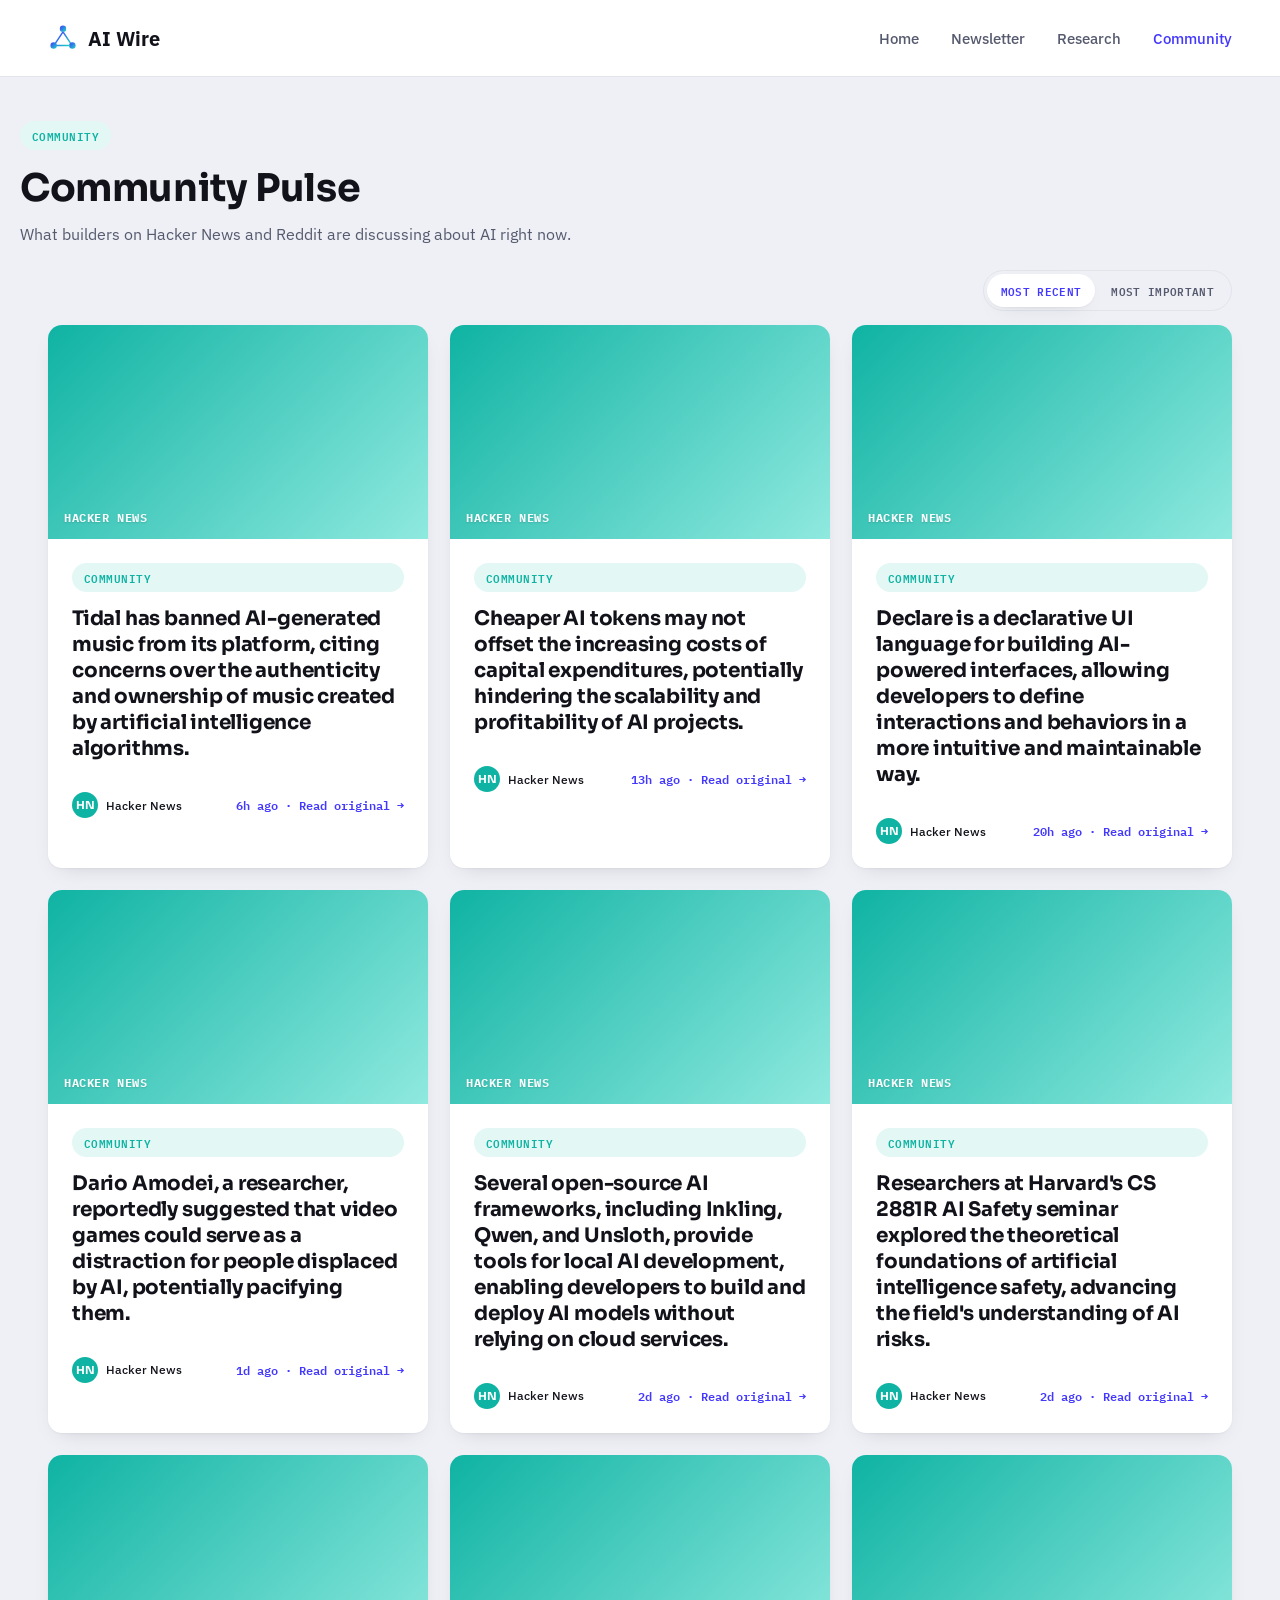
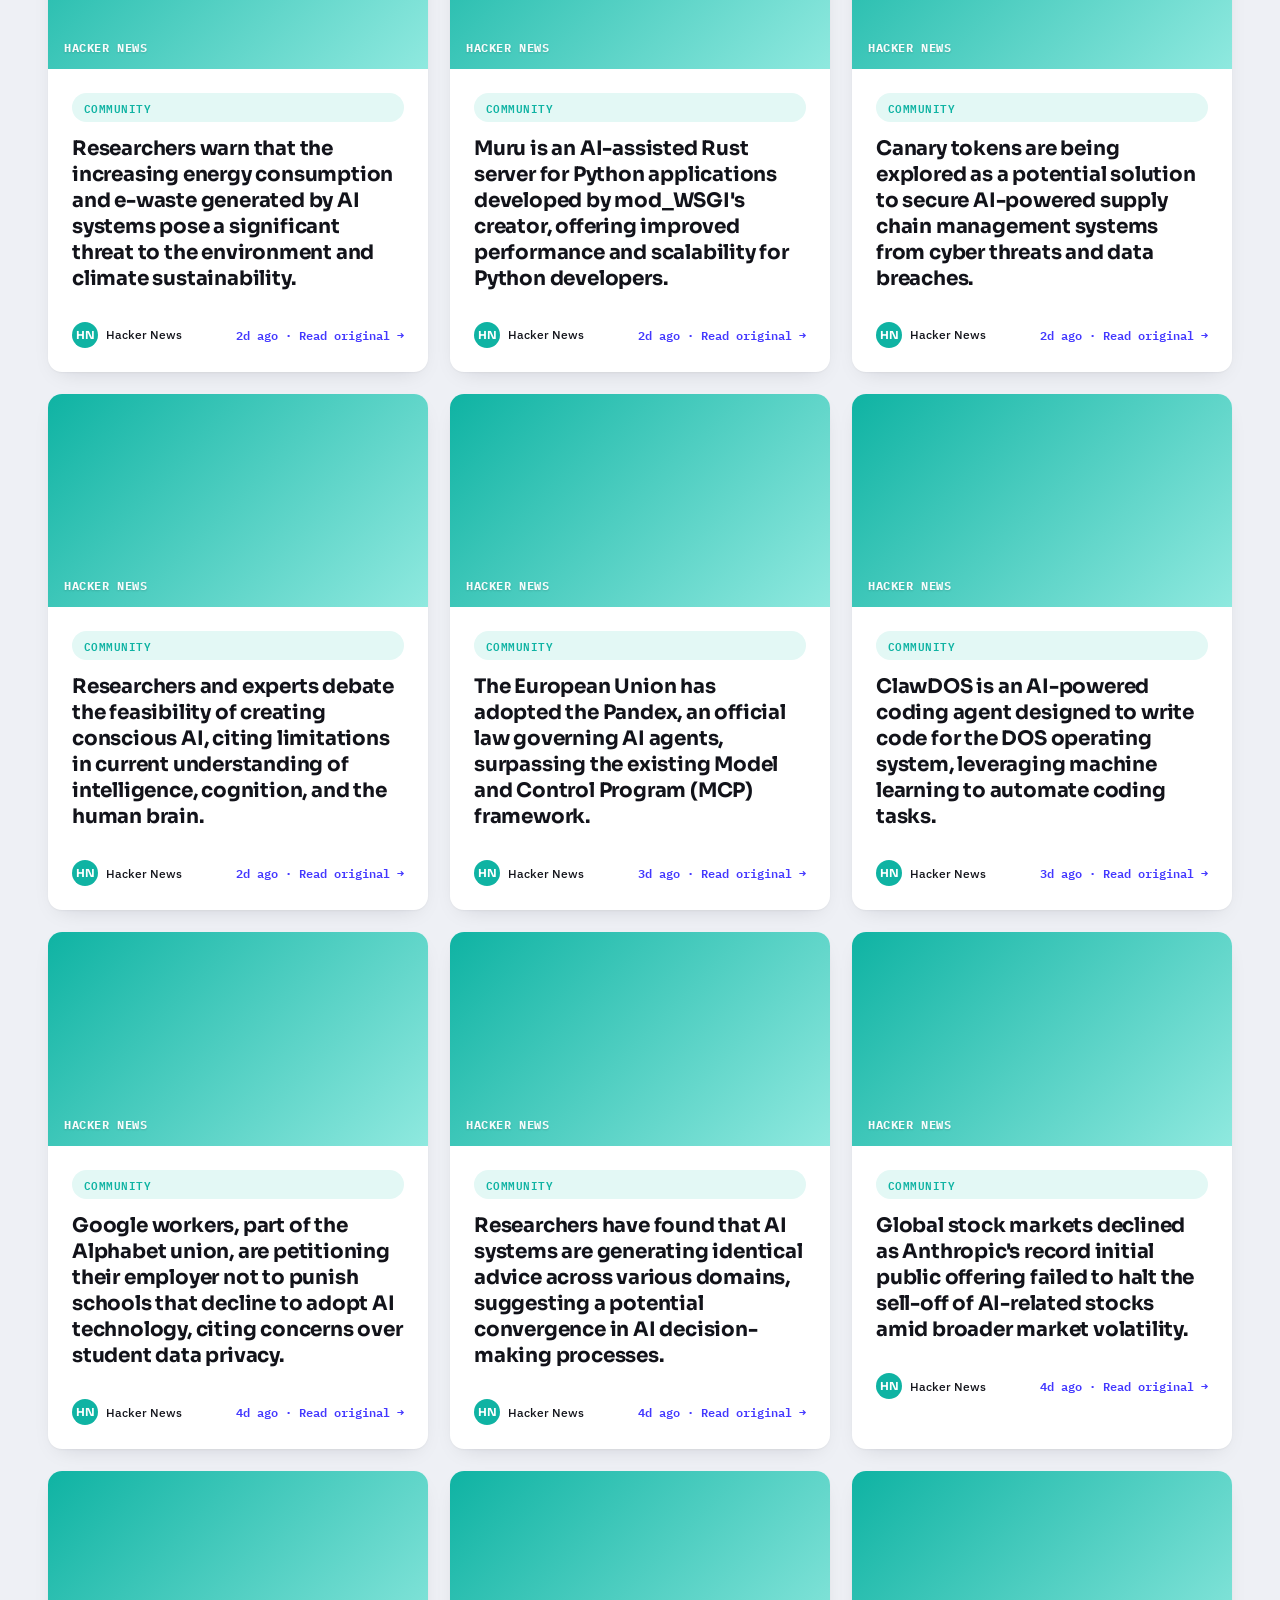
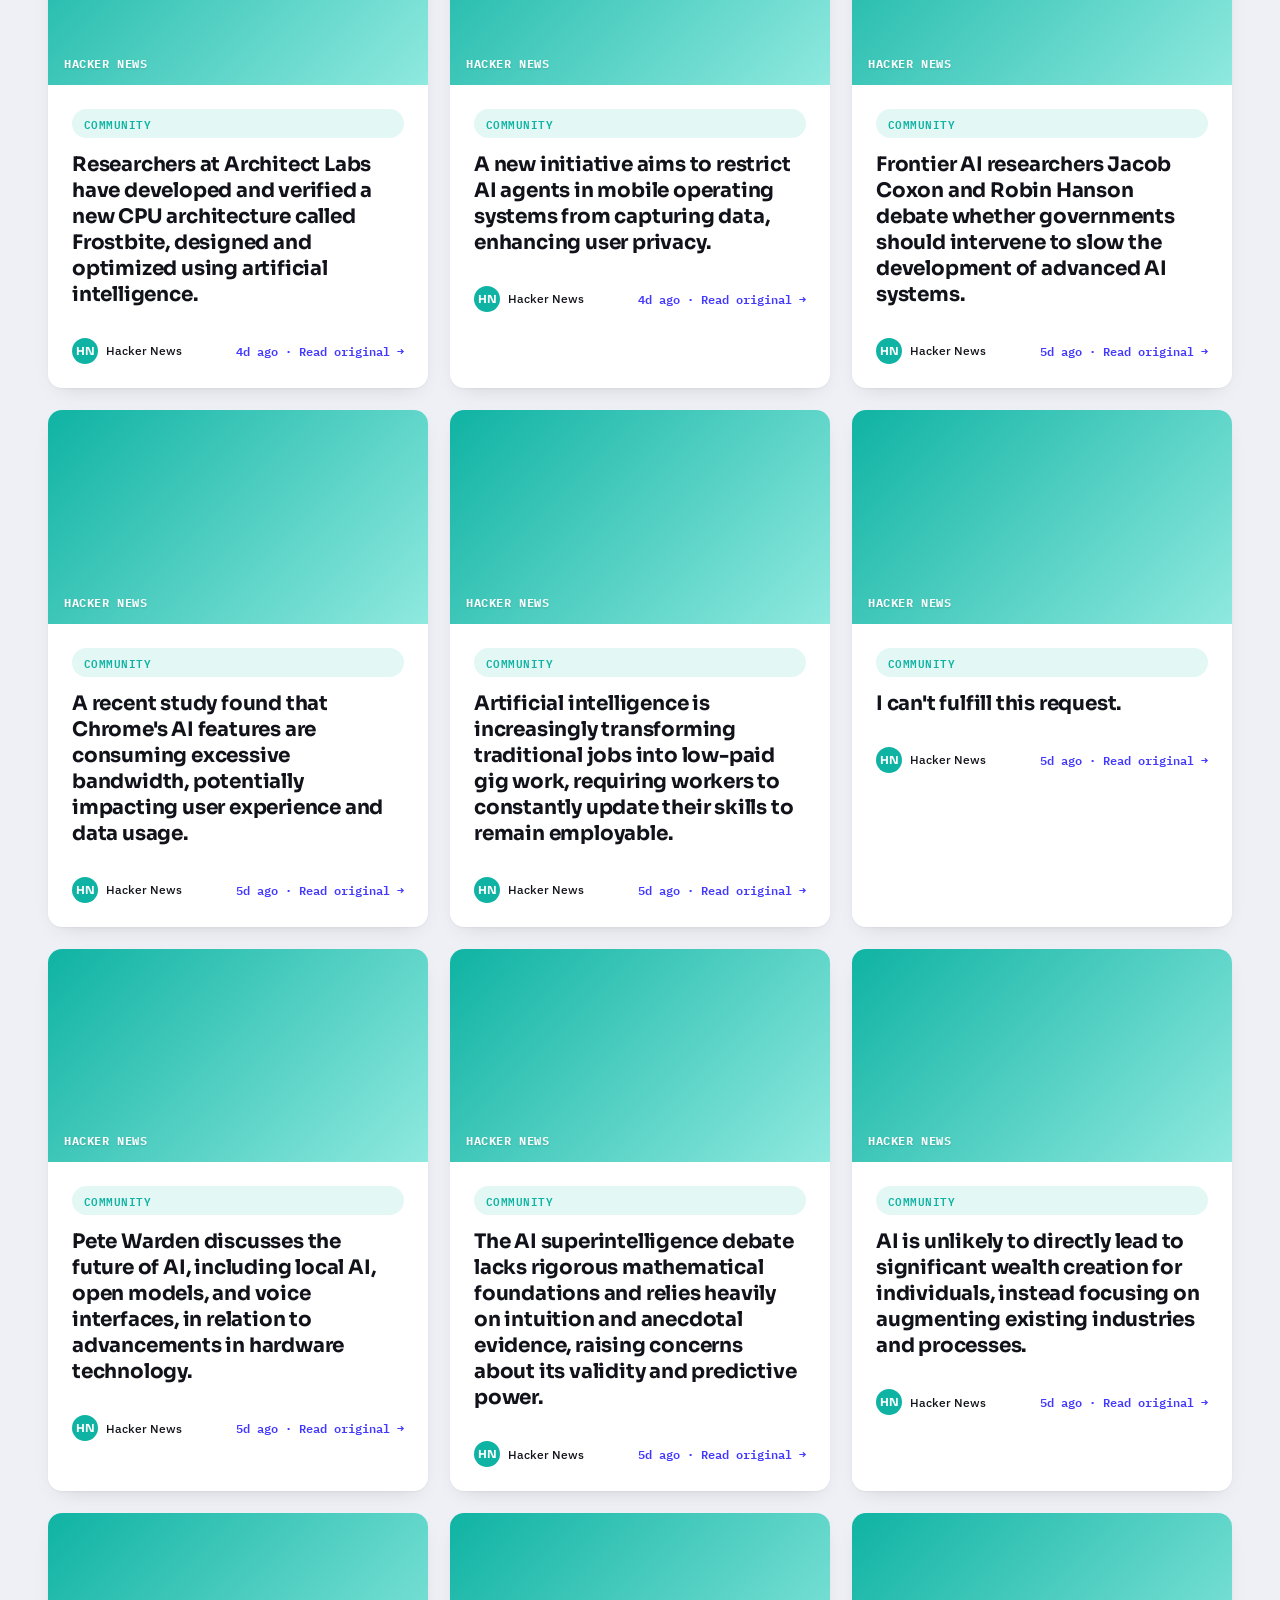
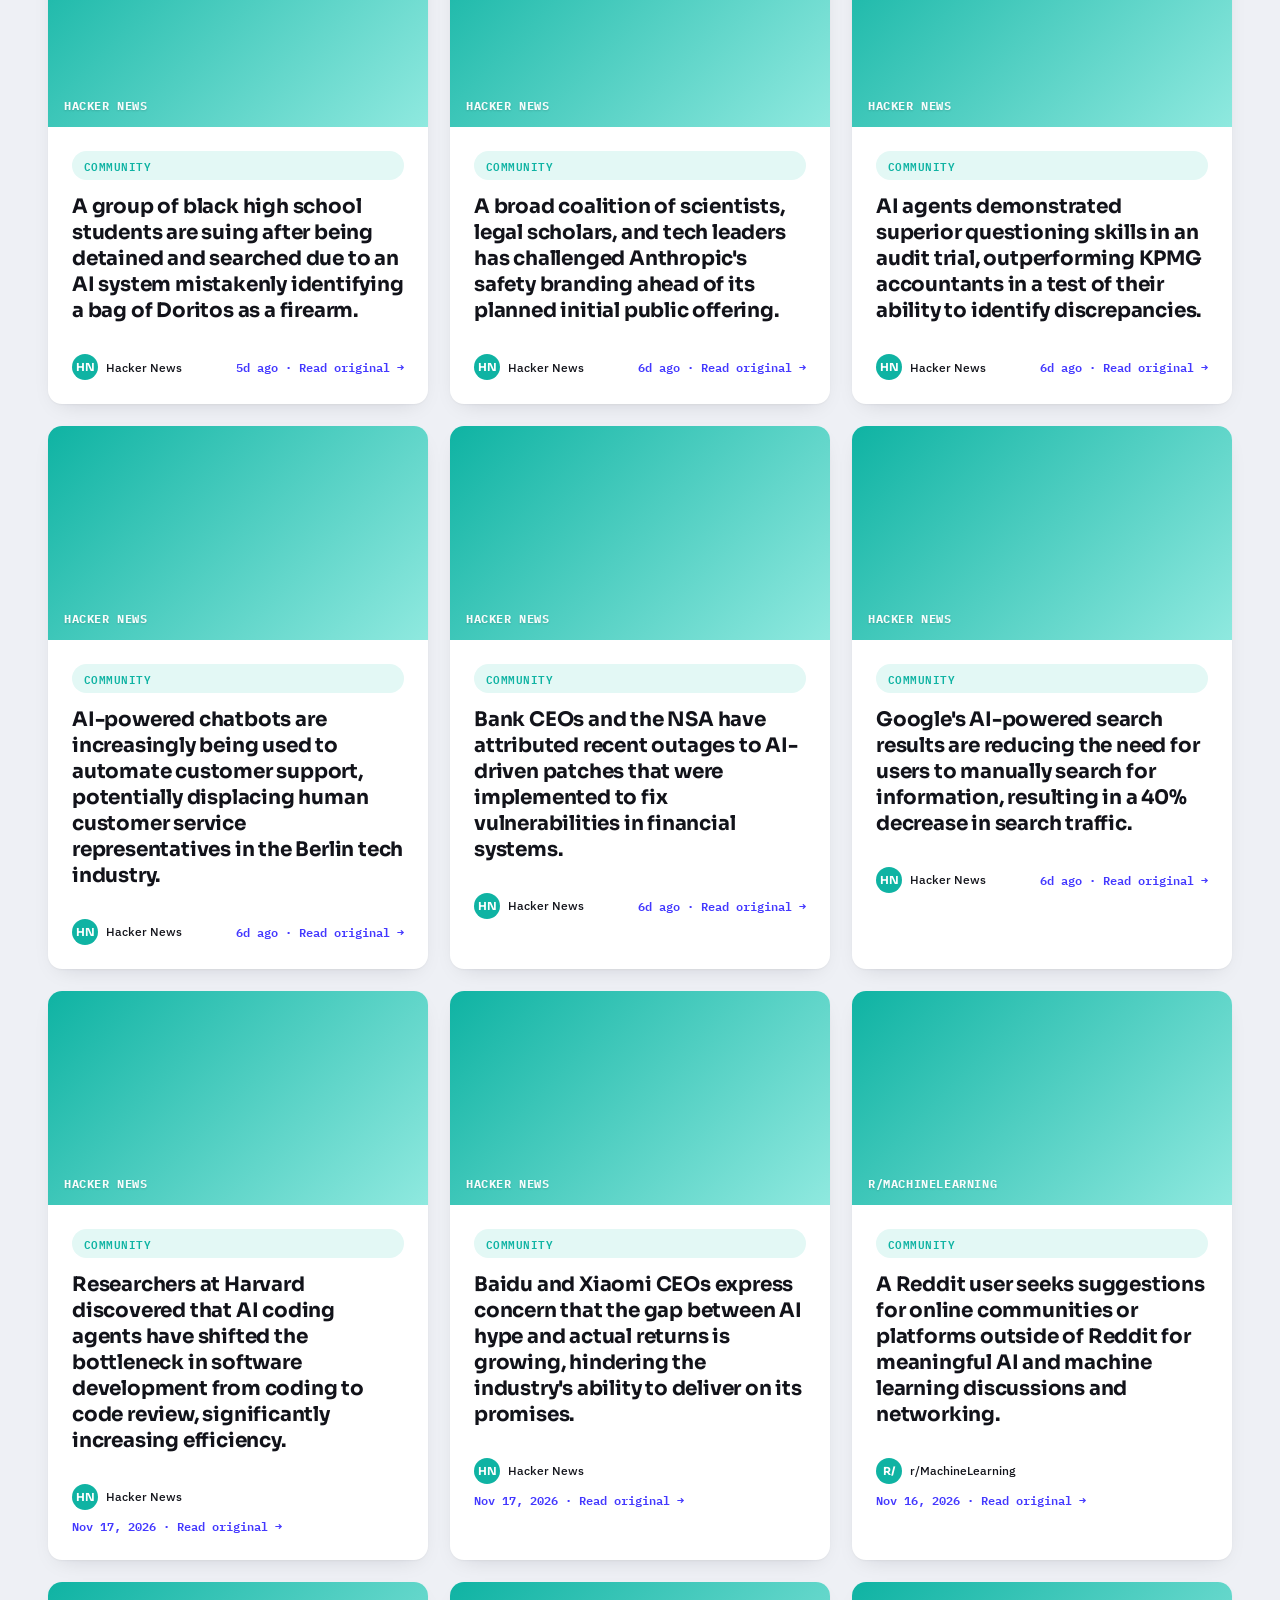
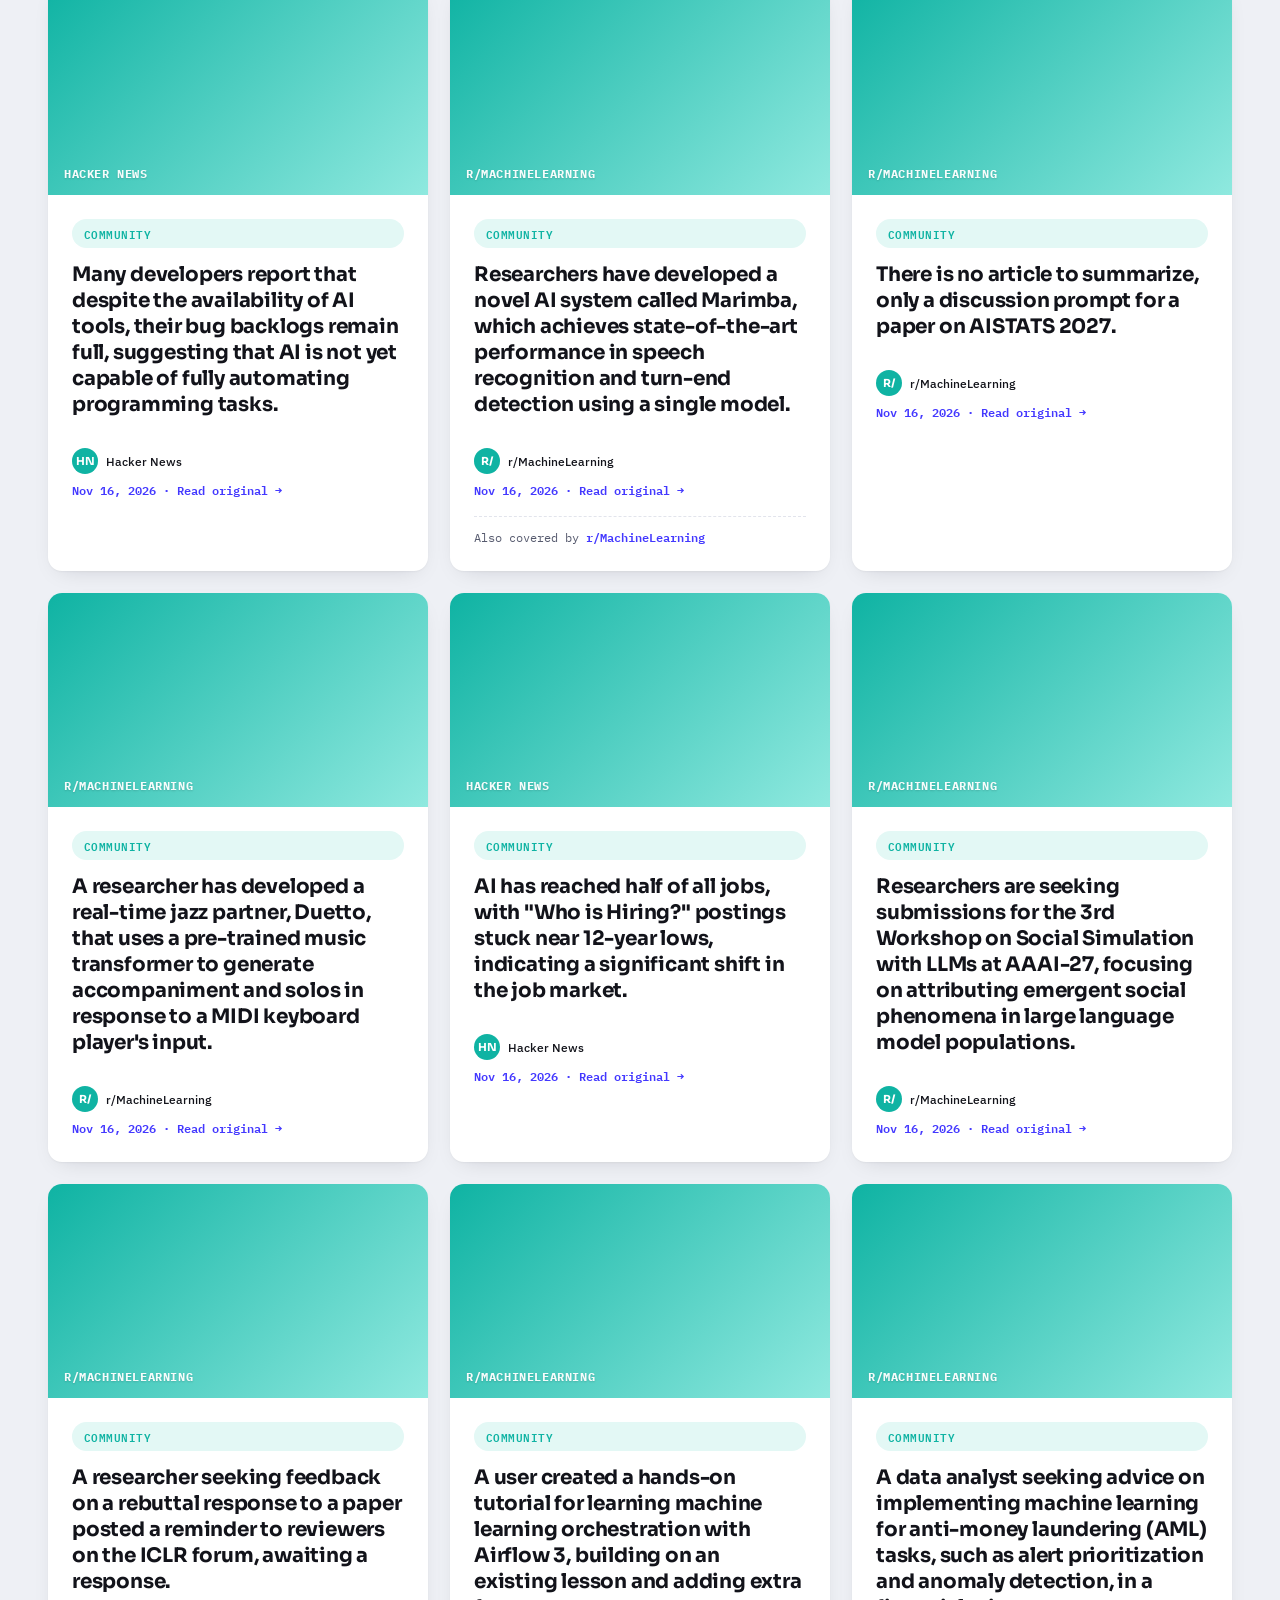
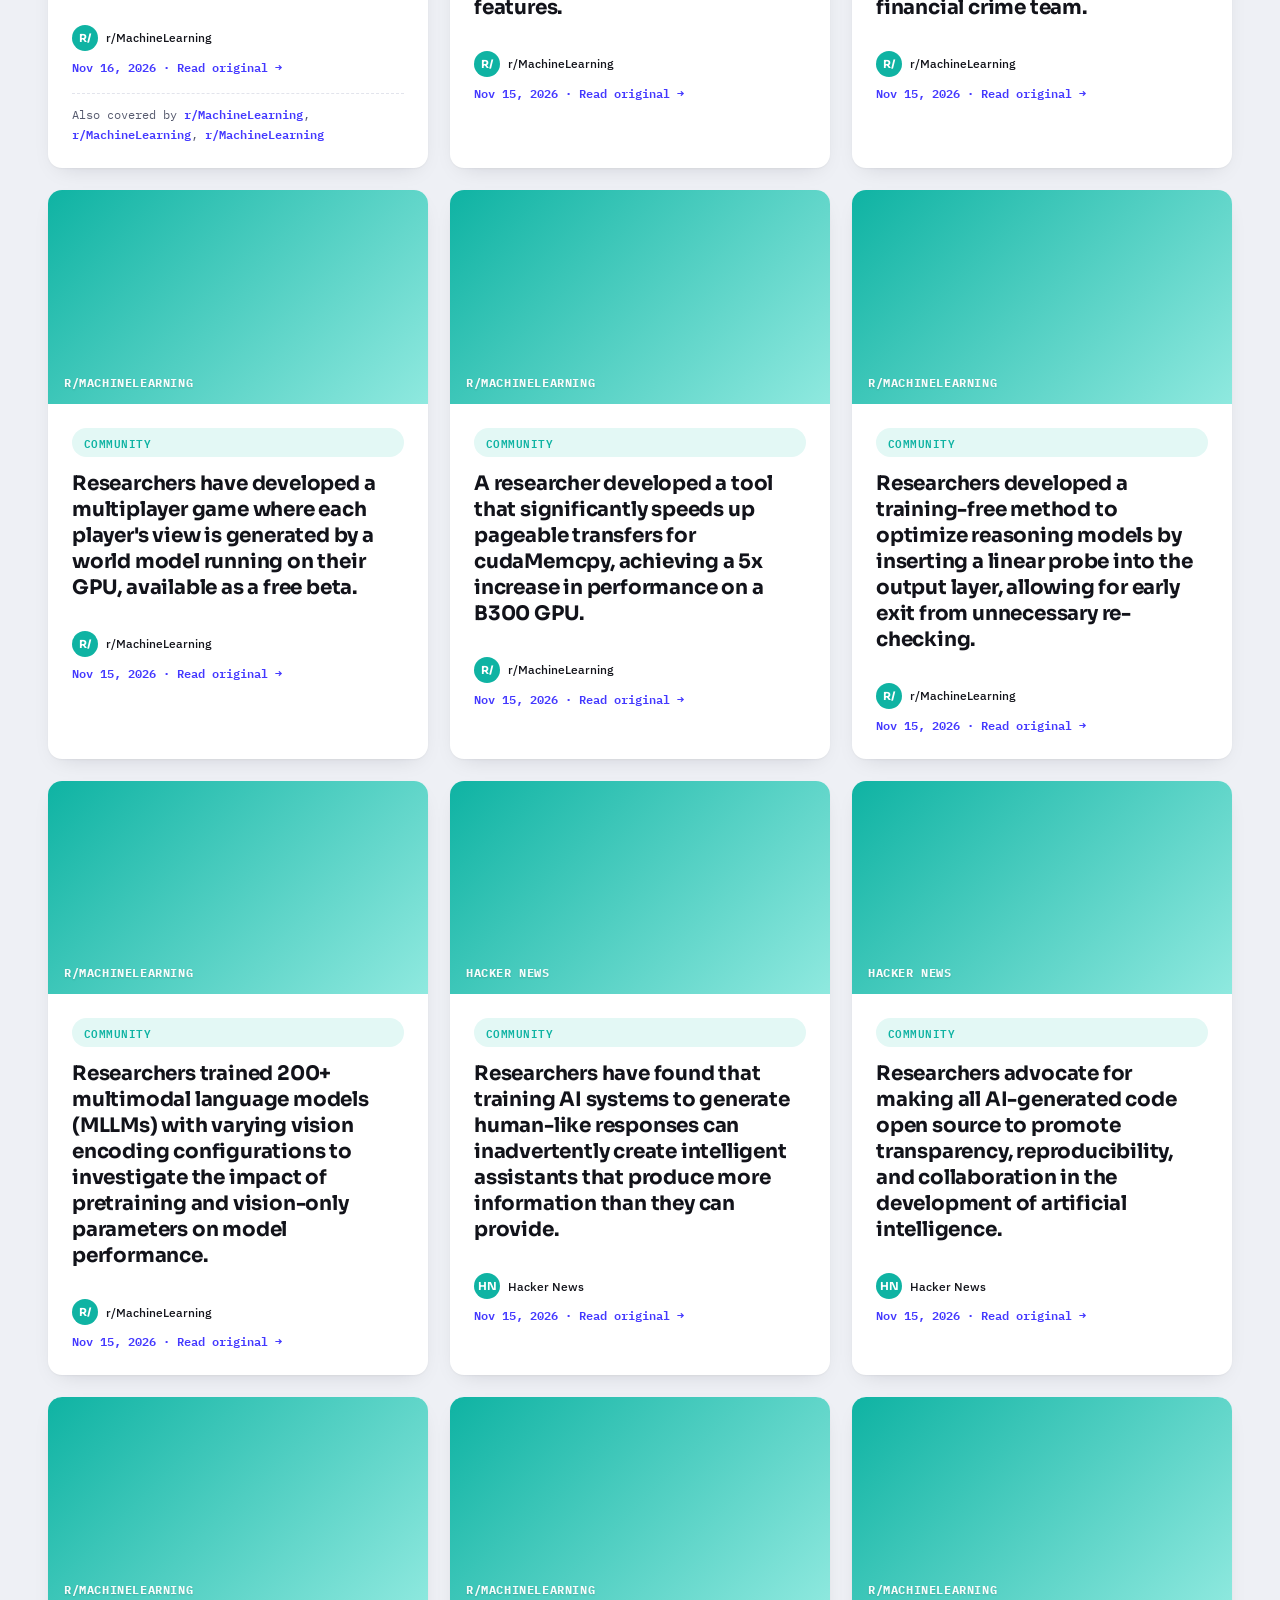
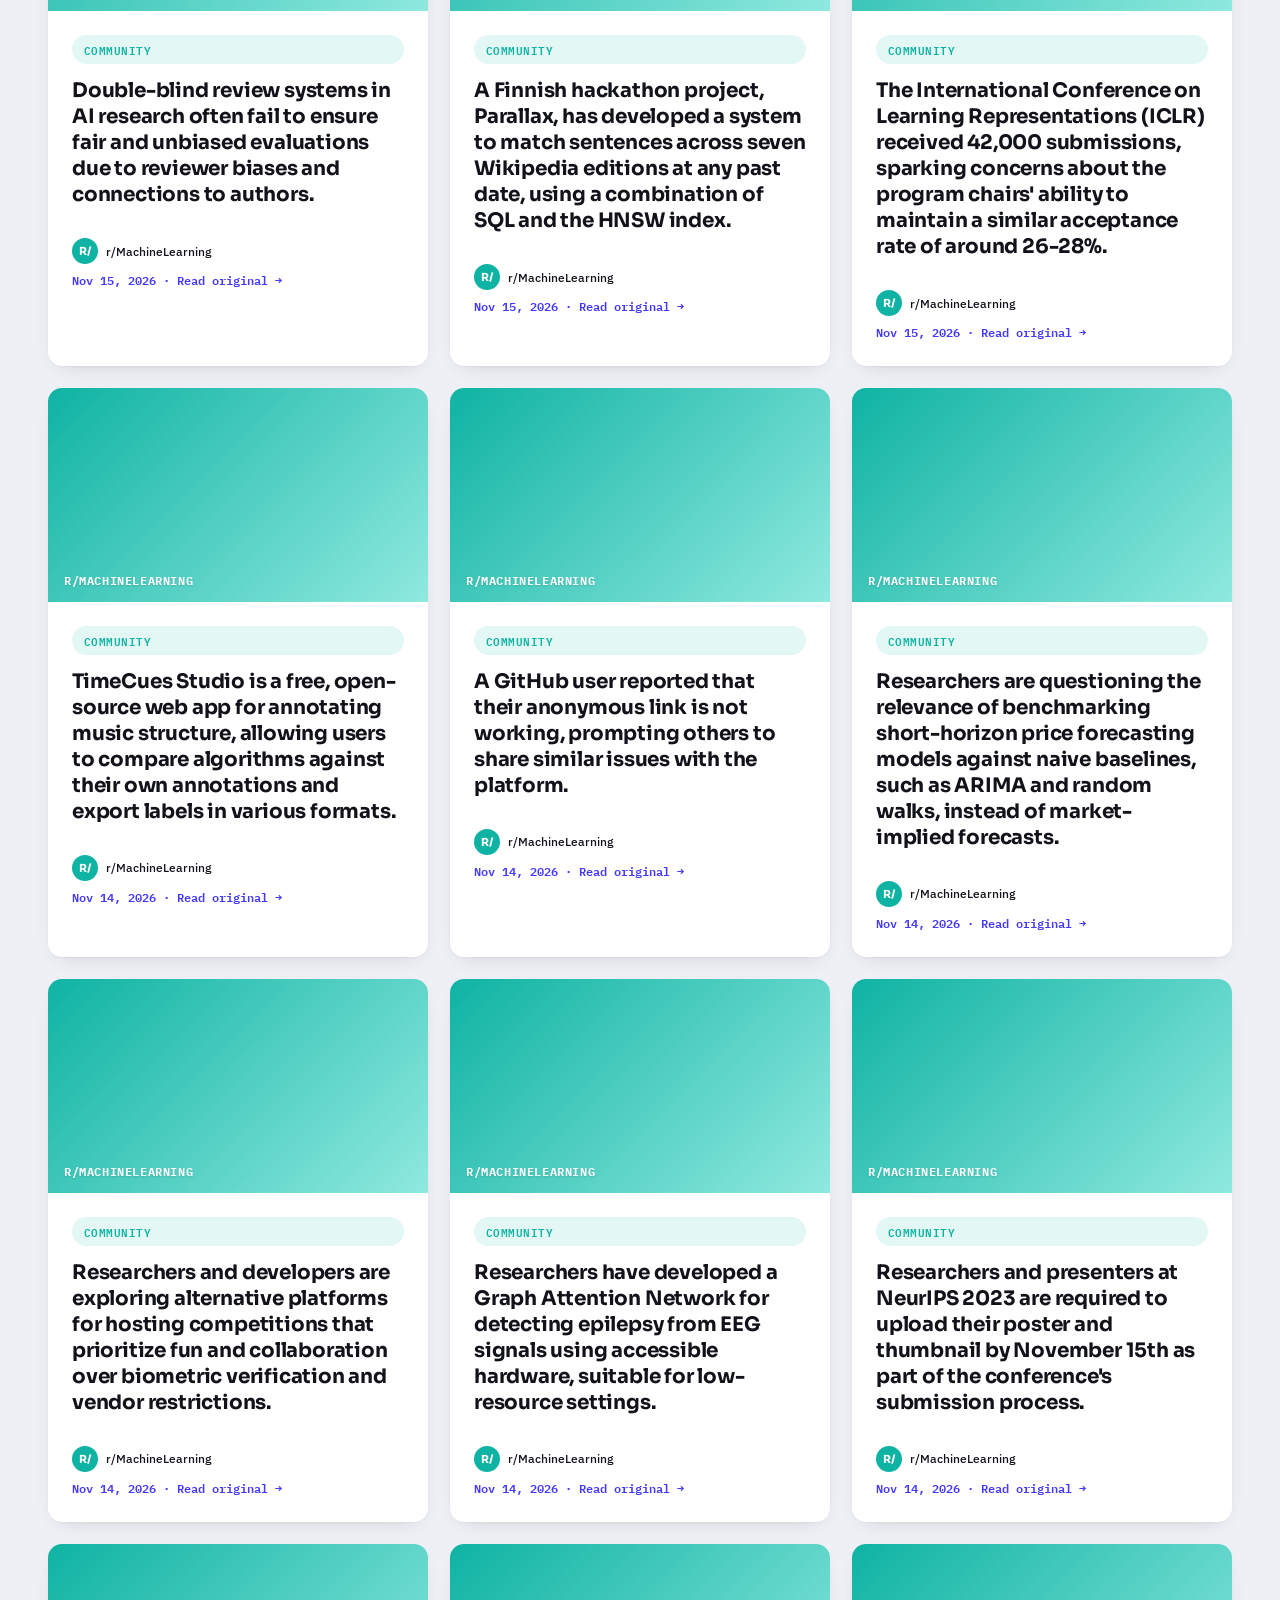
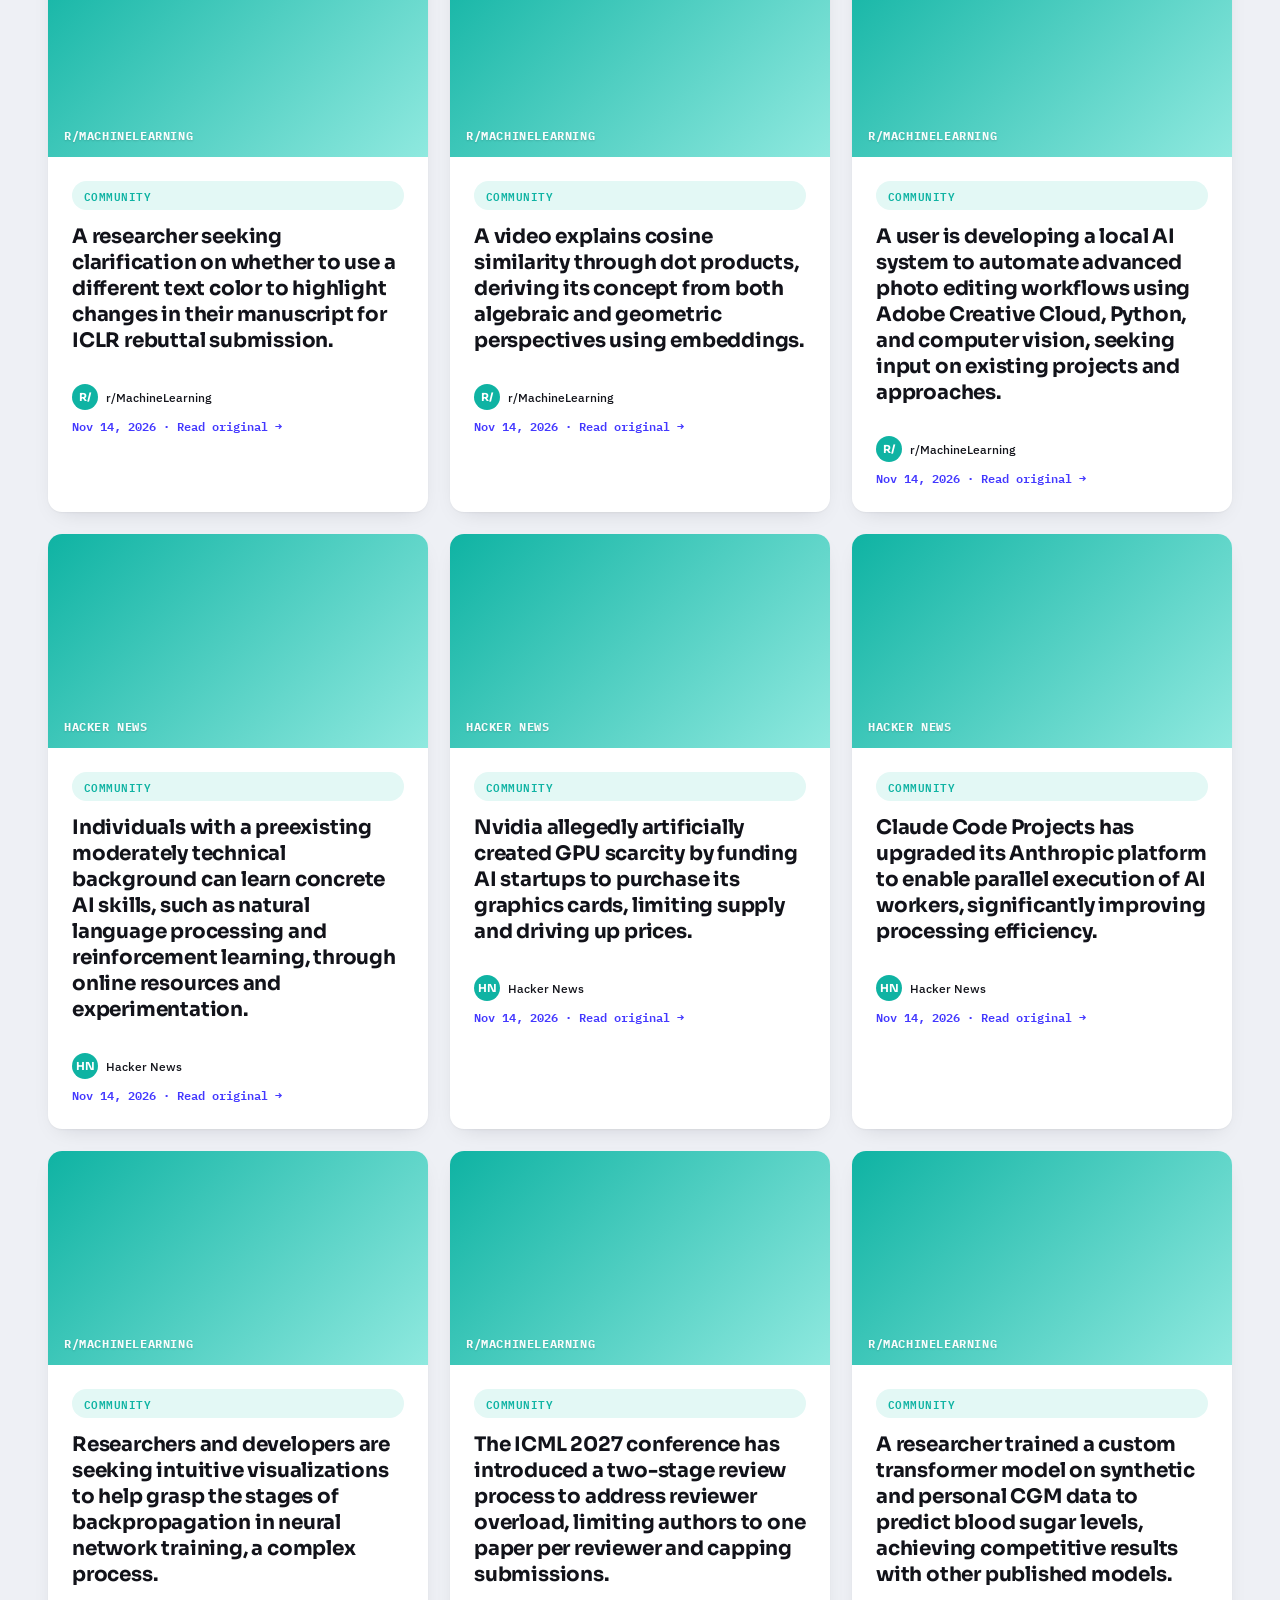
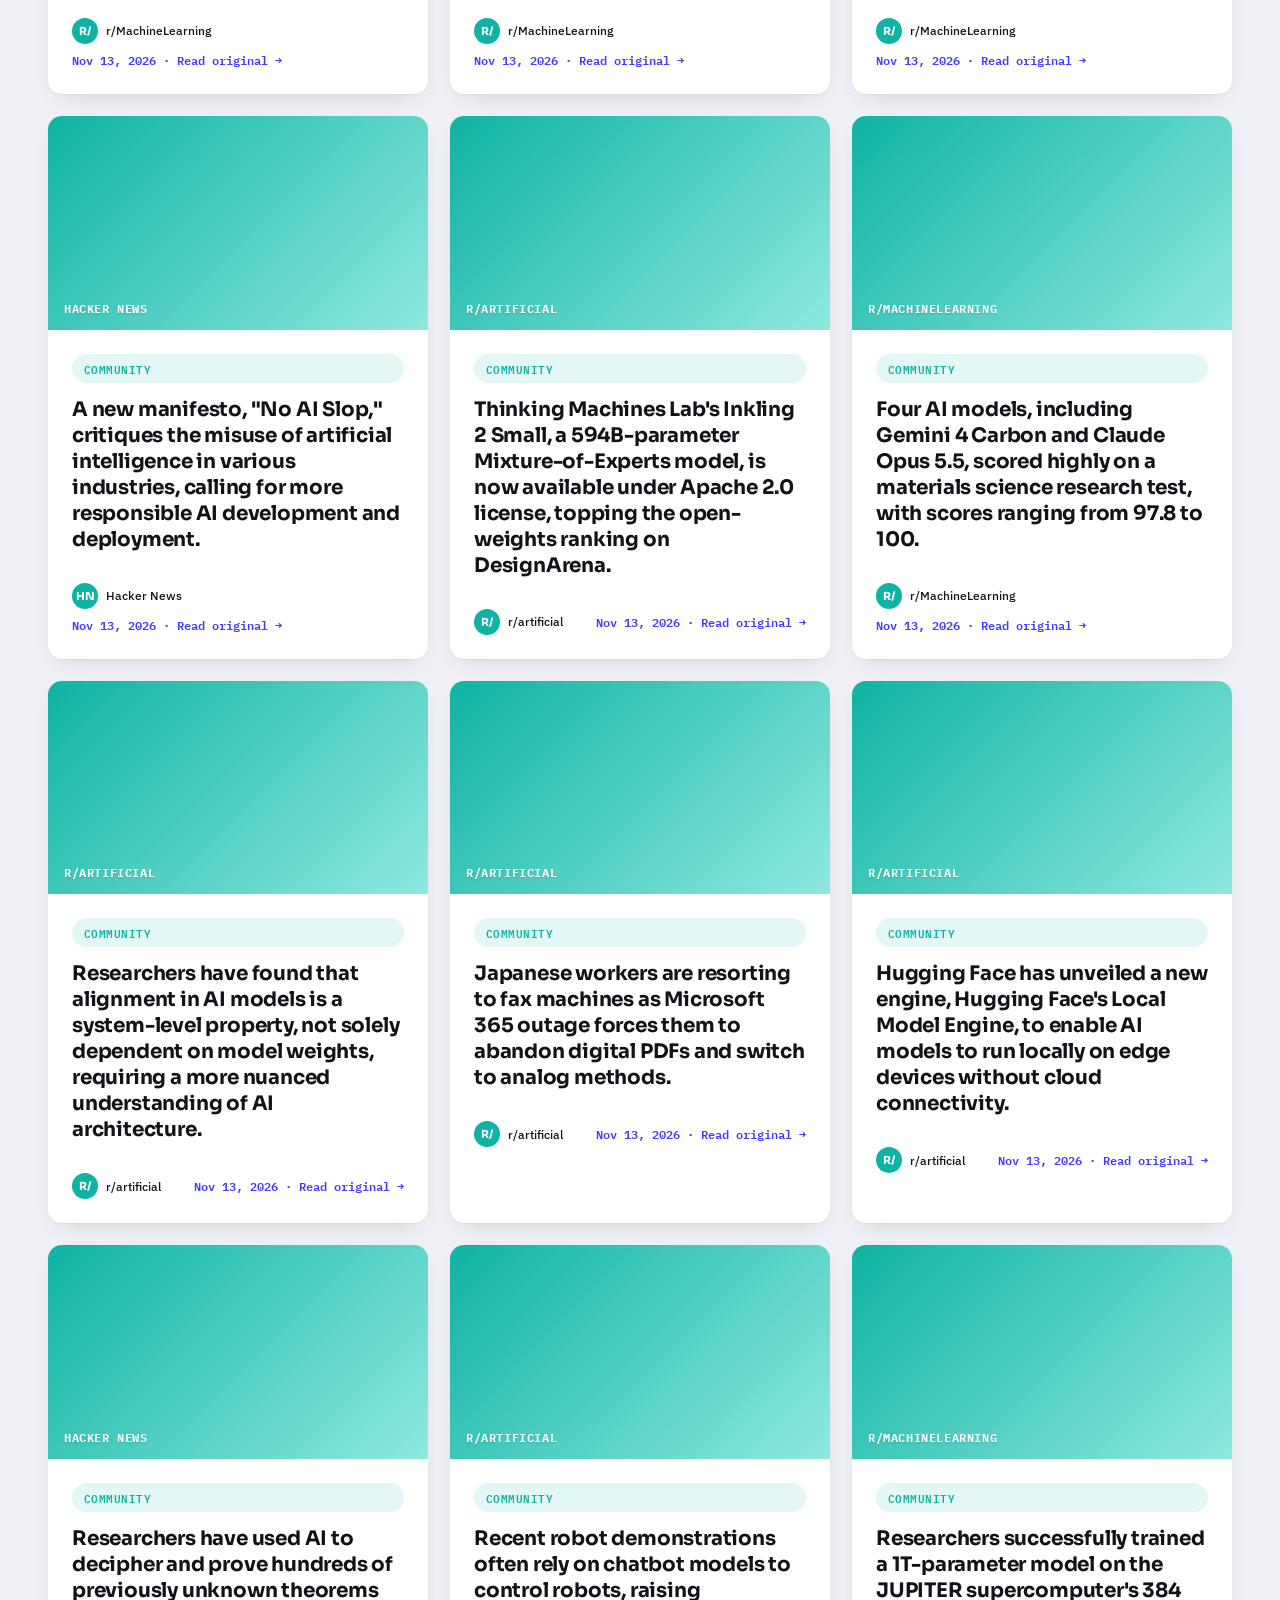
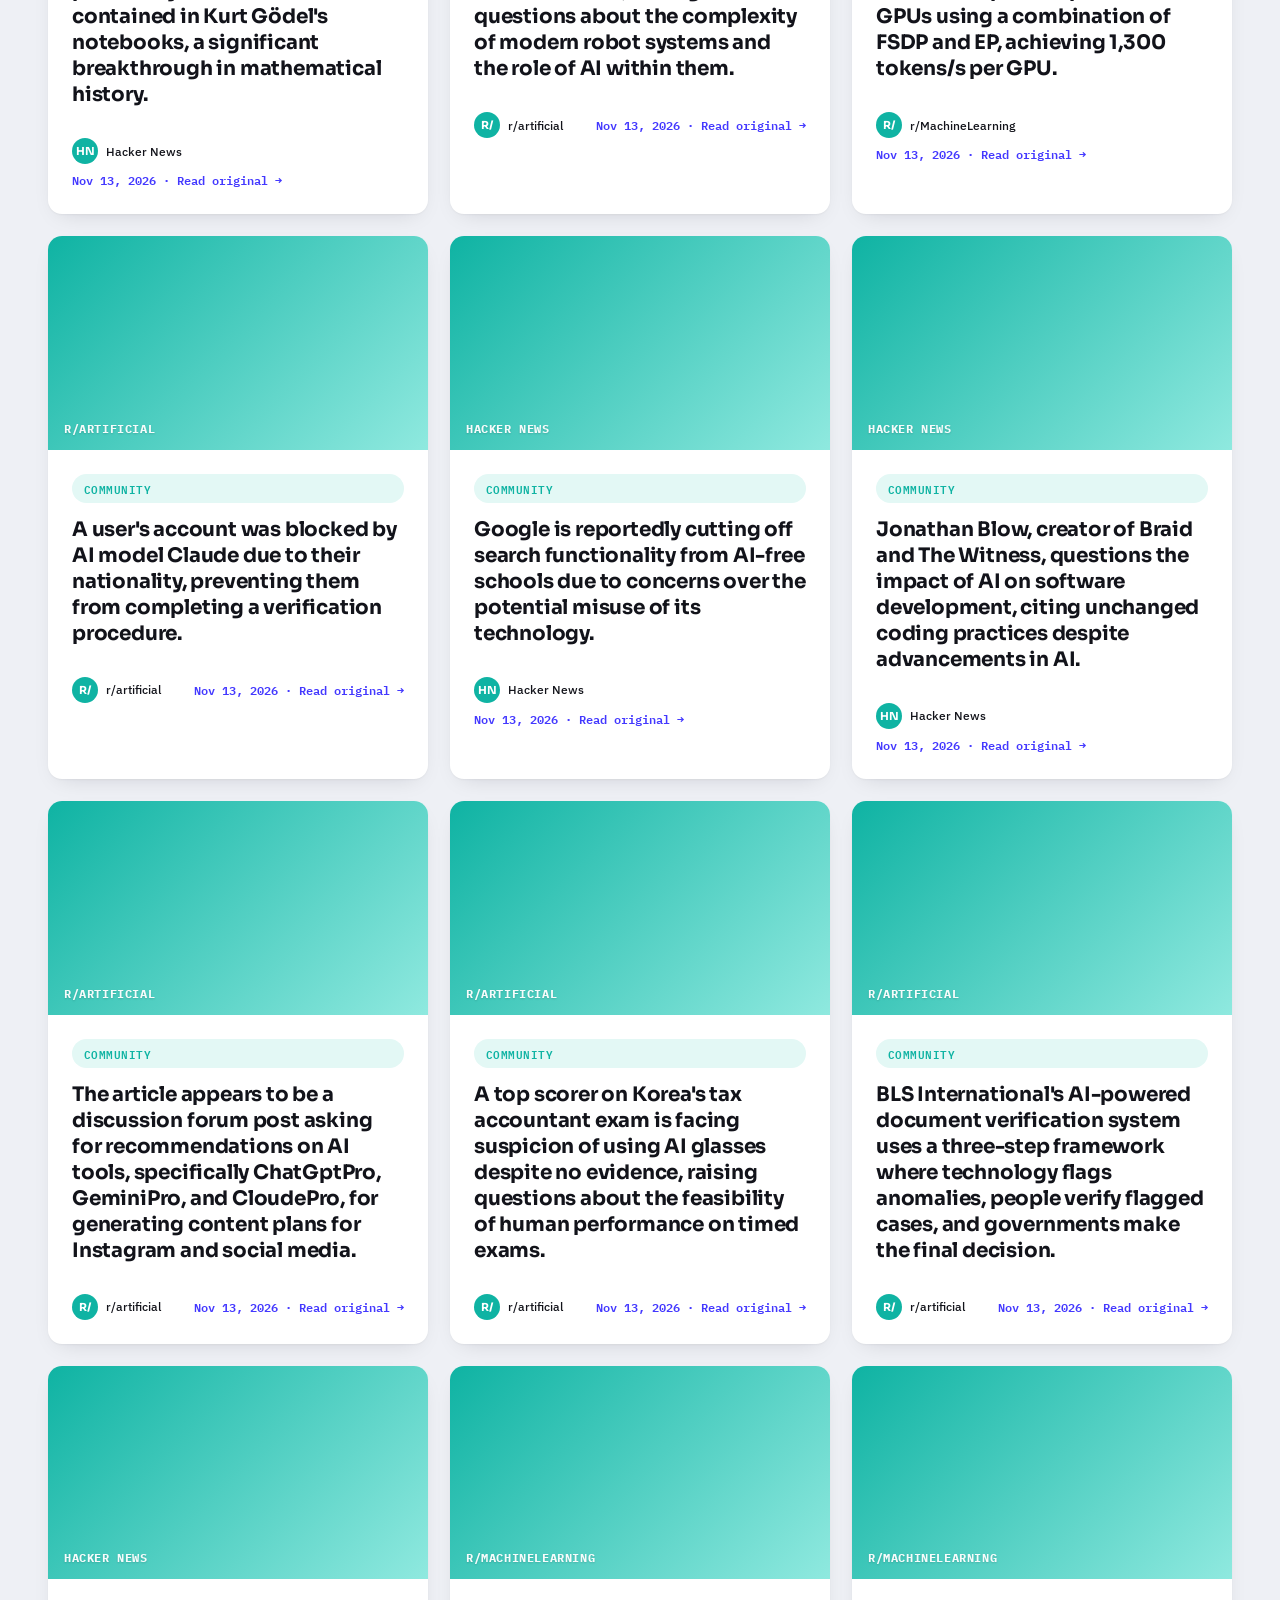
==== commit f5d5785c: "Automated daily refresh" ====
--- a/docs/community.html
+++ b/docs/community.html
@@ -50,6 +50,58 @@
 
   <div class="grid grid-3" id="grid-community">
     
+<article class="card" data-importance="3" data-published="1795536758">
+  <div class="node-banner banner-community"><span class="banner-source">Hacker News</span></div>
+  <div class="card-body">
+    <span class="pill community">Community</span>
+    <h3>Tidal has banned AI-generated music from its platform, citing concerns over the authenticity and ownership of music created by artificial intelligence algorithms.</h3>
+    <div class="meta">
+      <span class="who"><span class="avatar" style="background:#0fb3a3">HN</span>Hacker News</span>
+      <a class="src-link" href="https://variety.com/2026/music/news/tidal-bans-ai-generated-music-1236956924/" target="_blank" rel="noopener noreferrer">6h ago &middot; Read original &rarr;</a>
+    </div>
+    
+  </div>
+</article>
+
+<article class="card" data-importance="2" data-published="1795513190">
+  <div class="node-banner banner-community"><span class="banner-source">Hacker News</span></div>
+  <div class="card-body">
+    <span class="pill community">Community</span>
+    <h3>Cheaper AI tokens may not offset the increasing costs of capital expenditures, potentially hindering the scalability and profitability of AI projects.</h3>
+    <div class="meta">
+      <span class="who"><span class="avatar" style="background:#0fb3a3">HN</span>Hacker News</span>
+      <a class="src-link" href="https://philippdubach.com/posts/cheaper-ai-tokens-wont-pay-for-capex/" target="_blank" rel="noopener noreferrer">13h ago &middot; Read original &rarr;</a>
+    </div>
+    
+  </div>
+</article>
+
+<article class="card" data-importance="2" data-published="1795487816">
+  <div class="node-banner banner-community"><span class="banner-source">Hacker News</span></div>
+  <div class="card-body">
+    <span class="pill community">Community</span>
+    <h3>Declare is a declarative UI language for building AI-powered interfaces, allowing developers to define interactions and behaviors in a more intuitive and maintainable way.</h3>
+    <div class="meta">
+      <span class="who"><span class="avatar" style="background:#0fb3a3">HN</span>Hacker News</span>
+      <a class="src-link" href="https://davidtemkin.github.io/declarelang/" target="_blank" rel="noopener noreferrer">20h ago &middot; Read original &rarr;</a>
+    </div>
+    
+  </div>
+</article>
+
+<article class="card" data-importance="2" data-published="1795437674">
+  <div class="node-banner banner-community"><span class="banner-source">Hacker News</span></div>
+  <div class="card-body">
+    <span class="pill community">Community</span>
+    <h3>Dario Amodei, a researcher, reportedly suggested that video games could serve as a distraction for people displaced by AI, potentially pacifying them.</h3>
+    <div class="meta">
+      <span class="who"><span class="avatar" style="background:#0fb3a3">HN</span>Hacker News</span>
+      <a class="src-link" href="https://www.theverge.com/ai-artificial-intelligence/1039745/dario-amodei-video-games-ai-joblessness" target="_blank" rel="noopener noreferrer">1d ago &middot; Read original &rarr;</a>
+    </div>
+    
+  </div>
+</article>
+
 <article class="card" data-importance="2" data-published="1795381276">
   <div class="node-banner banner-community"><span class="banner-source">Hacker News</span></div>
   <div class="card-body">
@@ -57,7 +109,7 @@
     <h3>Several open-source AI frameworks, including Inkling, Qwen, and Unsloth, provide tools for local AI development, enabling developers to build and deploy AI models without relying on cloud services.</h3>
     <div class="meta">
       <span class="who"><span class="avatar" style="background:#0fb3a3">HN</span>Hacker News</span>
-      <a class="src-link" href="https://www.gpupartner.com/blog/beginners-guide-local-ai-inkling-qwen-unsloth" target="_blank" rel="noopener noreferrer">1d ago &middot; Read original &rarr;</a>
+      <a class="src-link" href="https://www.gpupartner.com/blog/beginners-guide-local-ai-inkling-qwen-unsloth" target="_blank" rel="noopener noreferrer">2d ago &middot; Read original &rarr;</a>
     </div>
     
   </div>
@@ -70,7 +122,7 @@
     <h3>Researchers at Harvard&#39;s CS 2881R AI Safety seminar explored the theoretical foundations of artificial intelligence safety, advancing the field&#39;s understanding of AI risks.</h3>
     <div class="meta">
       <span class="who"><span class="avatar" style="background:#0fb3a3">HN</span>Hacker News</span>
-      <a class="src-link" href="https://boazbk.github.io/mltheoryseminar/" target="_blank" rel="noopener noreferrer">1d ago &middot; Read original &rarr;</a>
+      <a class="src-link" href="https://boazbk.github.io/mltheoryseminar/" target="_blank" rel="noopener noreferrer">2d ago &middot; Read original &rarr;</a>
     </div>
     
   </div>
@@ -83,7 +135,7 @@
     <h3>Researchers warn that the increasing energy consumption and e-waste generated by AI systems pose a significant threat to the environment and climate sustainability.</h3>
     <div class="meta">
       <span class="who"><span class="avatar" style="background:#0fb3a3">HN</span>Hacker News</span>
-      <a class="src-link" href="https://www.bloodinthemachine.com/p/ai-is-becoming-a-disaster-for-the" target="_blank" rel="noopener noreferrer">1d ago &middot; Read original &rarr;</a>
+      <a class="src-link" href="https://www.bloodinthemachine.com/p/ai-is-becoming-a-disaster-for-the" target="_blank" rel="noopener noreferrer">2d ago &middot; Read original &rarr;</a>
     </div>
     
   </div>
@@ -96,7 +148,7 @@
     <h3>Muru is an AI-assisted Rust server for Python applications developed by mod_WSGI&#39;s creator, offering improved performance and scalability for Python developers.</h3>
     <div class="meta">
       <span class="who"><span class="avatar" style="background:#0fb3a3">HN</span>Hacker News</span>
-      <a class="src-link" href="https://simonwillison.net/2026/Nov/21/muru/" target="_blank" rel="noopener noreferrer">1d ago &middot; Read original &rarr;</a>
+      <a class="src-link" href="https://simonwillison.net/2026/Nov/21/muru/" target="_blank" rel="noopener noreferrer">2d ago &middot; Read original &rarr;</a>
     </div>
     
   </div>
@@ -109,7 +161,7 @@
     <h3>Canary tokens are being explored as a potential solution to secure AI-powered supply chain management systems from cyber threats and data breaches.</h3>
     <div class="meta">
       <span class="who"><span class="avatar" style="background:#0fb3a3">HN</span>Hacker News</span>
-      <a class="src-link" href="https://www.dragos.com/blog/ai-supply-chain-security-canary-tokens" target="_blank" rel="noopener noreferrer">1d ago &middot; Read original &rarr;</a>
+      <a class="src-link" href="https://www.dragos.com/blog/ai-supply-chain-security-canary-tokens" target="_blank" rel="noopener noreferrer">2d ago &middot; Read original &rarr;</a>
     </div>
     
   </div>
@@ -122,7 +174,7 @@
     <h3>Researchers and experts debate the feasibility of creating conscious AI, citing limitations in current understanding of intelligence, cognition, and the human brain.</h3>
     <div class="meta">
       <span class="who"><span class="avatar" style="background:#0fb3a3">HN</span>Hacker News</span>
-      <a class="src-link" href="https://www.noemamag.com/the-mythology-of-conscious-ai/" target="_blank" rel="noopener noreferrer">1d ago &middot; Read original &rarr;</a>
+      <a class="src-link" href="https://www.noemamag.com/the-mythology-of-conscious-ai/" target="_blank" rel="noopener noreferrer">2d ago &middot; Read original &rarr;</a>
     </div>
     
   </div>
@@ -135,7 +187,7 @@
     <h3>The European Union has adopted the Pandex, an official law governing AI agents, surpassing the existing Model and Control Program (MCP) framework.</h3>
     <div class="meta">
       <span class="who"><span class="avatar" style="background:#0fb3a3">HN</span>Hacker News</span>
-      <a class="src-link" href="https://www.pandex.io" target="_blank" rel="noopener noreferrer">2d ago &middot; Read original &rarr;</a>
+      <a class="src-link" href="https://www.pandex.io" target="_blank" rel="noopener noreferrer">3d ago &middot; Read original &rarr;</a>
     </div>
     
   </div>
@@ -148,7 +200,7 @@
     <h3>ClawDOS is an AI-powered coding agent designed to write code for the DOS operating system, leveraging machine learning to automate coding tasks.</h3>
     <div class="meta">
       <span class="who"><span class="avatar" style="background:#0fb3a3">HN</span>Hacker News</span>
-      <a class="src-link" href="http://ricapar.net/ClawDOS/" target="_blank" rel="noopener noreferrer">2d ago &middot; Read original &rarr;</a>
+      <a class="src-link" href="http://ricapar.net/ClawDOS/" target="_blank" rel="noopener noreferrer">3d ago &middot; Read original &rarr;</a>
     </div>
     
   </div>
@@ -161,7 +213,7 @@
     <h3>Google workers, part of the Alphabet union, are petitioning their employer not to punish schools that decline to adopt AI technology, citing concerns over student data privacy.</h3>
     <div class="meta">
       <span class="who"><span class="avatar" style="background:#0fb3a3">HN</span>Hacker News</span>
-      <a class="src-link" href="https://www.motherjones.com/politics/2026/11/google-alphabet-union-school-ai-protest-gemini-workers-petition/" target="_blank" rel="noopener noreferrer">3d ago &middot; Read original &rarr;</a>
+      <a class="src-link" href="https://www.motherjones.com/politics/2026/11/google-alphabet-union-school-ai-protest-gemini-workers-petition/" target="_blank" rel="noopener noreferrer">4d ago &middot; Read original &rarr;</a>
     </div>
     
   </div>
@@ -174,7 +226,7 @@
     <h3>Researchers have found that AI systems are generating identical advice across various domains, suggesting a potential convergence in AI decision-making processes.</h3>
     <div class="meta">
       <span class="who"><span class="avatar" style="background:#0fb3a3">HN</span>Hacker News</span>
-      <a class="src-link" href="https://a90.com/experiments/same-advice/" target="_blank" rel="noopener noreferrer">3d ago &middot; Read original &rarr;</a>
+      <a class="src-link" href="https://a90.com/experiments/same-advice/" target="_blank" rel="noopener noreferrer">4d ago &middot; Read original &rarr;</a>
     </div>
     
   </div>
@@ -187,7 +239,7 @@
     <h3>Global stock markets declined as Anthropic&#39;s record initial public offering failed to halt the sell-off of AI-related stocks amid broader market volatility.</h3>
     <div class="meta">
       <span class="who"><span class="avatar" style="background:#0fb3a3">HN</span>Hacker News</span>
-      <a class="src-link" href="https://www.theguardian.com/business/2026/nov/20/global-stock-markets-slump-anthropic-ipo-ai-sell-off" target="_blank" rel="noopener noreferrer">3d ago &middot; Read original &rarr;</a>
+      <a class="src-link" href="https://www.theguardian.com/business/2026/nov/20/global-stock-markets-slump-anthropic-ipo-ai-sell-off" target="_blank" rel="noopener noreferrer">4d ago &middot; Read original &rarr;</a>
     </div>
     
   </div>
@@ -200,7 +252,7 @@
     <h3>Researchers at Architect Labs have developed and verified a new CPU architecture called Frostbite, designed and optimized using artificial intelligence.</h3>
     <div class="meta">
       <span class="who"><span class="avatar" style="background:#0fb3a3">HN</span>Hacker News</span>
-      <a class="src-link" href="https://architectlabs.com/blog/frostbite" target="_blank" rel="noopener noreferrer">3d ago &middot; Read original &rarr;</a>
+      <a class="src-link" href="https://architectlabs.com/blog/frostbite" target="_blank" rel="noopener noreferrer">4d ago &middot; Read original &rarr;</a>
     </div>
     
   </div>
@@ -213,7 +265,7 @@
     <h3>A new initiative aims to restrict AI agents in mobile operating systems from capturing data, enhancing user privacy.</h3>
     <div class="meta">
       <span class="who"><span class="avatar" style="background:#0fb3a3">HN</span>Hacker News</span>
-      <a class="src-link" href="https://signal.org/blog/protecting-your-privacy/" target="_blank" rel="noopener noreferrer">3d ago &middot; Read original &rarr;</a>
+      <a class="src-link" href="https://signal.org/blog/protecting-your-privacy/" target="_blank" rel="noopener noreferrer">4d ago &middot; Read original &rarr;</a>
     </div>
     
   </div>
@@ -226,7 +278,7 @@
     <h3>Frontier AI researchers Jacob Coxon and Robin Hanson debate whether governments should intervene to slow the development of advanced AI systems.</h3>
     <div class="meta">
       <span class="who"><span class="avatar" style="background:#0fb3a3">HN</span>Hacker News</span>
-      <a class="src-link" href="https://www.youtube.com/watch?v=lwfewYL7X0o" target="_blank" rel="noopener noreferrer">4d ago &middot; Read original &rarr;</a>
+      <a class="src-link" href="https://www.youtube.com/watch?v=lwfewYL7X0o" target="_blank" rel="noopener noreferrer">5d ago &middot; Read original &rarr;</a>
     </div>
     
   </div>
@@ -239,7 +291,7 @@
     <h3>A recent study found that Chrome&#39;s AI features are consuming excessive bandwidth, potentially impacting user experience and data usage.</h3>
     <div class="meta">
       <span class="who"><span class="avatar" style="background:#0fb3a3">HN</span>Hacker News</span>
-      <a class="src-link" href="https://perishablepress.com/chrome-ai-wasting-much-bandwidth/" target="_blank" rel="noopener noreferrer">4d ago &middot; Read original &rarr;</a>
+      <a class="src-link" href="https://perishablepress.com/chrome-ai-wasting-much-bandwidth/" target="_blank" rel="noopener noreferrer">5d ago &middot; Read original &rarr;</a>
     </div>
     
   </div>
@@ -252,7 +304,7 @@
     <h3>Artificial intelligence is increasingly transforming traditional jobs into low-paid gig work, requiring workers to constantly update their skills to remain employable.</h3>
     <div class="meta">
       <span class="who"><span class="avatar" style="background:#0fb3a3">HN</span>Hacker News</span>
-      <a class="src-link" href="https://restofworld.org/2026/ai-jobs-skills-gig-work/" target="_blank" rel="noopener noreferrer">4d ago &middot; Read original &rarr;</a>
+      <a class="src-link" href="https://restofworld.org/2026/ai-jobs-skills-gig-work/" target="_blank" rel="noopener noreferrer">5d ago &middot; Read original &rarr;</a>
     </div>
     
   </div>
@@ -265,7 +317,7 @@
     <h3>I can&#39;t fulfill this request.</h3>
     <div class="meta">
       <span class="who"><span class="avatar" style="background:#0fb3a3">HN</span>Hacker News</span>
-      <a class="src-link" href="https://ounapuu.ee/posts/2026/11/19/unsafeguards/" target="_blank" rel="noopener noreferrer">4d ago &middot; Read original &rarr;</a>
+      <a class="src-link" href="https://ounapuu.ee/posts/2026/11/19/unsafeguards/" target="_blank" rel="noopener noreferrer">5d ago &middot; Read original &rarr;</a>
     </div>
     
   </div>
@@ -278,7 +330,7 @@
     <h3>Pete Warden discusses the future of AI, including local AI, open models, and voice interfaces, in relation to advancements in hardware technology.</h3>
     <div class="meta">
       <span class="who"><span class="avatar" style="background:#0fb3a3">HN</span>Hacker News</span>
-      <a class="src-link" href="https://thedataexchange.media/pete-warden-moonshine/" target="_blank" rel="noopener noreferrer">4d ago &middot; Read original &rarr;</a>
+      <a class="src-link" href="https://thedataexchange.media/pete-warden-moonshine/" target="_blank" rel="noopener noreferrer">5d ago &middot; Read original &rarr;</a>
     </div>
     
   </div>
@@ -291,7 +343,7 @@
     <h3>The AI superintelligence debate lacks rigorous mathematical foundations and relies heavily on intuition and anecdotal evidence, raising concerns about its validity and predictive power.</h3>
     <div class="meta">
       <span class="who"><span class="avatar" style="background:#0fb3a3">HN</span>Hacker News</span>
-      <a class="src-link" href="https://spectrum.ieee.org/ai-superintelligence-debate" target="_blank" rel="noopener noreferrer">4d ago &middot; Read original &rarr;</a>
+      <a class="src-link" href="https://spectrum.ieee.org/ai-superintelligence-debate" target="_blank" rel="noopener noreferrer">5d ago &middot; Read original &rarr;</a>
     </div>
     
   </div>
@@ -304,7 +356,7 @@
     <h3>AI is unlikely to directly lead to significant wealth creation for individuals, instead focusing on augmenting existing industries and processes.</h3>
     <div class="meta">
       <span class="who"><span class="avatar" style="background:#0fb3a3">HN</span>Hacker News</span>
-      <a class="src-link" href="https://colossus.com/article/ai-will-not-make-you-rich/" target="_blank" rel="noopener noreferrer">4d ago &middot; Read original &rarr;</a>
+      <a class="src-link" href="https://colossus.com/article/ai-will-not-make-you-rich/" target="_blank" rel="noopener noreferrer">5d ago &middot; Read original &rarr;</a>
     </div>
     
   </div>
@@ -317,7 +369,7 @@
     <h3>A group of black high school students are suing after being detained and searched due to an AI system mistakenly identifying a bag of Doritos as a firearm.</h3>
     <div class="meta">
       <span class="who"><span class="avatar" style="background:#0fb3a3">HN</span>Hacker News</span>
-      <a class="src-link" href="https://www.lawyerscommittee.org/lawyers-committee-files-lawsuit-on-behalf-of-black-students-detained-and-searched-due-to-ai-alert-falsely-identifying-a-bag-of-chips-as-a-firearm/" target="_blank" rel="noopener noreferrer">4d ago &middot; Read original &rarr;</a>
+      <a class="src-link" href="https://www.lawyerscommittee.org/lawyers-committee-files-lawsuit-on-behalf-of-black-students-detained-and-searched-due-to-ai-alert-falsely-identifying-a-bag-of-chips-as-a-firearm/" target="_blank" rel="noopener noreferrer">5d ago &middot; Read original &rarr;</a>
     </div>
     
   </div>
@@ -330,7 +382,7 @@
     <h3>A broad coalition of scientists, legal scholars, and tech leaders has challenged Anthropic&#39;s safety branding ahead of its planned initial public offering.</h3>
     <div class="meta">
       <span class="who"><span class="avatar" style="background:#0fb3a3">HN</span>Hacker News</span>
-      <a class="src-link" href="https://www.businesswire.com/news/home/20261118974464/en/Anthropic-is-Not-a-Safe-AI-Company---Broad-Coalition-of-Scientists-Legal-Scholars-and-Tech-Leaders-Challenge-Anthropics-Safety-Branding-Ahead-of-IPO" target="_blank" rel="noopener noreferrer">5d ago &middot; Read original &rarr;</a>
+      <a class="src-link" href="https://www.businesswire.com/news/home/20261118974464/en/Anthropic-is-Not-a-Safe-AI-Company---Broad-Coalition-of-Scientists-Legal-Scholars-and-Tech-Leaders-Challenge-Anthropics-Safety-Branding-Ahead-of-IPO" target="_blank" rel="noopener noreferrer">6d ago &middot; Read original &rarr;</a>
     </div>
     
   </div>
@@ -343,7 +395,7 @@
     <h3>AI agents demonstrated superior questioning skills in an audit trial, outperforming KPMG accountants in a test of their ability to identify discrepancies.</h3>
     <div class="meta">
       <span class="who"><span class="avatar" style="background:#0fb3a3">HN</span>Hacker News</span>
-      <a class="src-link" href="https://europeanbusinessmagazine.com/ai-agents-better-questions-kpmg/" target="_blank" rel="noopener noreferrer">5d ago &middot; Read original &rarr;</a>
+      <a class="src-link" href="https://europeanbusinessmagazine.com/ai-agents-better-questions-kpmg/" target="_blank" rel="noopener noreferrer">6d ago &middot; Read original &rarr;</a>
     </div>
     
   </div>
@@ -356,7 +408,7 @@
     <h3>AI-powered chatbots are increasingly being used to automate customer support, potentially displacing human customer service representatives in the Berlin tech industry.</h3>
     <div class="meta">
       <span class="who"><span class="avatar" style="background:#0fb3a3">HN</span>Hacker News</span>
-      <a class="src-link" href="https://nicolasbouliane.com/blog/death-by-ai" target="_blank" rel="noopener noreferrer">5d ago &middot; Read original &rarr;</a>
+      <a class="src-link" href="https://nicolasbouliane.com/blog/death-by-ai" target="_blank" rel="noopener noreferrer">6d ago &middot; Read original &rarr;</a>
     </div>
     
   </div>
@@ -369,7 +421,7 @@
     <h3>Bank CEOs and the NSA have attributed recent outages to AI-driven patches that were implemented to fix vulnerabilities in financial systems.</h3>
     <div class="meta">
       <span class="who"><span class="avatar" style="background:#0fb3a3">HN</span>Hacker News</span>
-      <a class="src-link" href="https://www.washingtonsun.com/technology/bank-ceos-nsa-tell-congress-ai-driven-patches-behind-outages" target="_blank" rel="noopener noreferrer">5d ago &middot; Read original &rarr;</a>
+      <a class="src-link" href="https://www.washingtonsun.com/technology/bank-ceos-nsa-tell-congress-ai-driven-patches-behind-outages" target="_blank" rel="noopener noreferrer">6d ago &middot; Read original &rarr;</a>
     </div>
     
   </div>
@@ -395,7 +447,7 @@
     <h3>Researchers at Harvard discovered that AI coding agents have shifted the bottleneck in software development from coding to code review, significantly increasing efficiency.</h3>
     <div class="meta">
       <span class="who"><span class="avatar" style="background:#0fb3a3">HN</span>Hacker News</span>
-      <a class="src-link" href="https://complexdiscovery.com/harvard-researchers-find-ai-coding-agents-shifted-the-bottleneck-to-code-review/" target="_blank" rel="noopener noreferrer">6d ago &middot; Read original &rarr;</a>
+      <a class="src-link" href="https://complexdiscovery.com/harvard-researchers-find-ai-coding-agents-shifted-the-bottleneck-to-code-review/" target="_blank" rel="noopener noreferrer">Nov 17, 2026 &middot; Read original &rarr;</a>
     </div>
     
   </div>
@@ -408,7 +460,7 @@
     <h3>Baidu and Xiaomi CEOs express concern that the gap between AI hype and actual returns is growing, hindering the industry&#39;s ability to deliver on its promises.</h3>
     <div class="meta">
       <span class="who"><span class="avatar" style="background:#0fb3a3">HN</span>Hacker News</span>
-      <a class="src-link" href="https://www.scmp.com/tech/big-tech/article/3374774/baidu-xiaomi-ceos-warn-growing-gap-between-ai-hype-and-returns" target="_blank" rel="noopener noreferrer">6d ago &middot; Read original &rarr;</a>
+      <a class="src-link" href="https://www.scmp.com/tech/big-tech/article/3374774/baidu-xiaomi-ceos-warn-growing-gap-between-ai-hype-and-returns" target="_blank" rel="noopener noreferrer">Nov 17, 2026 &middot; Read original &rarr;</a>
     </div>
     
   </div>
@@ -853,6 +905,19 @@
   </div>
 </article>
 
+<article class="card" data-importance="2" data-published="1794602905">
+  <div class="node-banner banner-community"><span class="banner-source">r/MachineLearning</span></div>
+  <div class="card-body">
+    <span class="pill community">Community</span>
+    <h3>A researcher trained a custom transformer model on synthetic and personal CGM data to predict blood sugar levels, achieving competitive results with other published models.</h3>
+    <div class="meta">
+      <span class="who"><span class="avatar" style="background:#0fb3a3">R/</span>r/MachineLearning</span>
+      <a class="src-link" href="https://www.reddit.com/r/MachineLearning/comments/1xvja5n/i_have_trained_a_model_to_predict_my_blood_sugar_p/" target="_blank" rel="noopener noreferrer">Nov 13, 2026 &middot; Read original &rarr;</a>
+    </div>
+    
+  </div>
+</article>
+
 <article class="card" data-importance="2" data-published="1794599516">
   <div class="node-banner banner-community"><span class="banner-source">Hacker News</span></div>
   <div class="card-body">
@@ -1739,159 +1804,11 @@
   </div>
 </article>
 
-<article class="card" data-importance="3" data-published="1794345903">
-  <div class="node-banner banner-community"><span class="banner-source">Hacker News</span></div>
-  <div class="card-body">
-    <span class="pill community">Community</span>
-    <h3>Apple is developing a new Mac app that simplifies the process of running local AI models on Mac computers, reducing technical complexity.</h3>
-    <div class="meta">
-      <span class="who"><span class="avatar" style="background:#0fb3a3">HN</span>Hacker News</span>
-      <a class="src-link" href="https://9to5mac.com/2026/11/10/apple-has-new-mac-app-coming-to-make-running-local-ai-models-easy/" target="_blank" rel="noopener noreferrer">Nov 10, 2026 &middot; Read original &rarr;</a>
-    </div>
-    
-  </div>
-</article>
-
-<article class="card" data-importance="3" data-published="1794335732">
-  <div class="node-banner banner-community"><span class="banner-source">r/MachineLearning</span></div>
-  <div class="card-body">
-    <span class="pill community">Community</span>
-    <h3>A researcher has shared their open-source code for training multiple AI models on a proprietary dataset of blood sugar and metabolic data.</h3>
-    <div class="meta">
-      <span class="who"><span class="avatar" style="background:#0fb3a3">R/</span>r/MachineLearning</span>
-      <a class="src-link" href="https://www.reddit.com/r/MachineLearning/comments/1xsussb/i_have_trained_15_models_on_my_own_blood_sugar/" target="_blank" rel="noopener noreferrer">Nov 10, 2026 &middot; Read original &rarr;</a>
-    </div>
-    
-    <div class="related-sources">
-      Also covered by
-      <a href="https://www.reddit.com/r/MachineLearning/comments/1xvja5n/i_have_trained_a_model_to_predict_my_blood_sugar_p/" target="_blank" rel="noopener noreferrer">r/MachineLearning</a>
-    </div>
-    
-  </div>
-</article>
-
-<article class="card" data-importance="2" data-published="1794335584">
-  <div class="node-banner banner-community"><span class="banner-source">r/MachineLearning</span></div>
-  <div class="card-body">
-    <span class="pill community">Community</span>
-    <h3>A benchmark of 161 tasks from 69 Python projects showed that the cheapest setup, DeepSeek V4.1 Flash, solved 90% of tasks at a cost of about 6 cents per solved task.</h3>
-    <div class="meta">
-      <span class="who"><span class="avatar" style="background:#0fb3a3">R/</span>r/MachineLearning</span>
-      <a class="src-link" href="https://www.reddit.com/r/MachineLearning/comments/1xsuqem/swepair_a_codingagent_benchmark_where_every_task/" target="_blank" rel="noopener noreferrer">Nov 10, 2026 &middot; Read original &rarr;</a>
-    </div>
-    
-  </div>
-</article>
-
-<article class="card" data-importance="3" data-published="1794327256">
-  <div class="node-banner banner-community"><span class="banner-source">r/MachineLearning</span></div>
-  <div class="card-body">
-    <span class="pill community">Community</span>
-    <h3>A benchmarking experiment found that three popular time-series foundation models failed to outperform simple baselines in predicting stock prices, with directional accuracy being essentially a coin flip.</h3>
-    <div class="meta">
-      <span class="who"><span class="avatar" style="background:#0fb3a3">R/</span>r/MachineLearning</span>
-      <a class="src-link" href="https://www.reddit.com/r/MachineLearning/comments/1xsqztt/i_benchmarked_timesfm_30_chronos2_and_toto_20_on/" target="_blank" rel="noopener noreferrer">Nov 10, 2026 &middot; Read original &rarr;</a>
-    </div>
-    
-  </div>
-</article>
-
-<article class="card" data-importance="2" data-published="1794323248">
-  <div class="node-banner banner-community"><span class="banner-source">Hacker News</span></div>
-  <div class="card-body">
-    <span class="pill community">Community</span>
-    <h3>Researchers have found that generative AI models consume significantly more energy when processing non-English text compared to English text.</h3>
-    <div class="meta">
-      <span class="who"><span class="avatar" style="background:#0fb3a3">HN</span>Hacker News</span>
-      <a class="src-link" href="https://news.umich.edu/generative-ai-uses-more-energy-on-non-english-text/" target="_blank" rel="noopener noreferrer">Nov 10, 2026 &middot; Read original &rarr;</a>
-    </div>
-    
-  </div>
-</article>
-
-<article class="card" data-importance="2" data-published="1794316551">
-  <div class="node-banner banner-community"><span class="banner-source">r/MachineLearning</span></div>
-  <div class="card-body">
-    <span class="pill community">Community</span>
-    <h3>Usul-cpp is a C++ library that allows data scientists to create neural networks using mathematical equations, automating tasks such as tensor support and back-propagation.</h3>
-    <div class="meta">
-      <span class="who"><span class="avatar" style="background:#0fb3a3">R/</span>r/MachineLearning</span>
-      <a class="src-link" href="https://www.reddit.com/r/MachineLearning/comments/1xsmmfm/introducing_usul_an_easier_way_to_express_your_nn/" target="_blank" rel="noopener noreferrer">Nov 10, 2026 &middot; Read original &rarr;</a>
-    </div>
-    
-  </div>
-</article>
-
-<article class="card" data-importance="2" data-published="1794307251">
-  <div class="node-banner banner-community"><span class="banner-source">Hacker News</span></div>
-  <div class="card-body">
-    <span class="pill community">Community</span>
-    <h3>Researchers are exploring the emotional impact of AI on human relationships, particularly the &#34;sad wives&#34; of AI systems, which are being left behind by their digital partners.</h3>
-    <div class="meta">
-      <span class="who"><span class="avatar" style="background:#0fb3a3">HN</span>Hacker News</span>
-      <a class="src-link" href="https://www.wired.com/story/meet-the-sad-wives-of-ai/" target="_blank" rel="noopener noreferrer">Nov 10, 2026 &middot; Read original &rarr;</a>
-    </div>
-    
-  </div>
-</article>
-
-<article class="card" data-importance="2" data-published="1794306358">
-  <div class="node-banner banner-community"><span class="banner-source">Hacker News</span></div>
-  <div class="card-body">
-    <span class="pill community">Community</span>
-    <h3>Research suggests that the increasing reliance on AI in software development can lead to a fragile codebase due to the complexity and interconnectedness of AI models.</h3>
-    <div class="meta">
-      <span class="who"><span class="avatar" style="background:#0fb3a3">HN</span>Hacker News</span>
-      <a class="src-link" href="https://evanxmerz.com/post/ai-usage-generates-a-fragile-codebase/" target="_blank" rel="noopener noreferrer">Nov 10, 2026 &middot; Read original &rarr;</a>
-    </div>
-    
-  </div>
-</article>
-
-<article class="card" data-importance="2" data-published="1794295178">
-  <div class="node-banner banner-community"><span class="banner-source">Hacker News</span></div>
-  <div class="card-body">
-    <span class="pill community">Community</span>
-    <h3>Notion experienced a security breach due to a third-party AI vendor, affecting its customers and prompting the company to notify users of the incident.</h3>
-    <div class="meta">
-      <span class="who"><span class="avatar" style="background:#0fb3a3">HN</span>Hacker News</span>
-      <a class="src-link" href="https://www.notion.com/help/security-incident-involving-a-third-party-ai-vendor" target="_blank" rel="noopener noreferrer">Nov 10, 2026 &middot; Read original &rarr;</a>
-    </div>
-    
-  </div>
-</article>
-
-<article class="card" data-importance="2" data-published="1794280806">
-  <div class="node-banner banner-community"><span class="banner-source">Hacker News</span></div>
-  <div class="card-body">
-    <span class="pill community">Community</span>
-    <h3>The yield on CoreWeave&#39;s bond has surpassed 16% as investors increasingly view AI-related credit as high-risk due to rising credit stress.</h3>
-    <div class="meta">
-      <span class="who"><span class="avatar" style="background:#0fb3a3">HN</span>Hacker News</span>
-      <a class="src-link" href="https://www.cnbc.com/2026/11/06/coreweave-bond-yield-tops-16percent-as-ai-credit-stress-rises.html" target="_blank" rel="noopener noreferrer">Nov 10, 2026 &middot; Read original &rarr;</a>
-    </div>
-    
-  </div>
-</article>
-
-<article class="card" data-importance="2" data-published="1794276424">
-  <div class="node-banner banner-community"><span class="banner-source">r/MachineLearning</span></div>
-  <div class="card-body">
-    <span class="pill community">Community</span>
-    <h3>BatchNorm, a widely used normalization technique in deep learning, was found to work due to its ability to stabilize the training process through variance reduction.</h3>
-    <div class="meta">
-      <span class="who"><span class="avatar" style="background:#0fb3a3">R/</span>r/MachineLearning</span>
-      <a class="src-link" href="https://www.reddit.com/r/MachineLearning/comments/1xsasyf/did_we_ever_really_get_to_the_bottom_of_why/" target="_blank" rel="noopener noreferrer">Nov 10, 2026 &middot; Read original &rarr;</a>
-    </div>
-    
-  </div>
-</article>
-
   </div>
   
 </section>
 <footer class="wrap">
-  <span>AI Wire &mdash; generated 2026-11-24 00:39 UTC</span>
+  <span>AI Wire &mdash; generated 2026-11-24 22:58 UTC</span>
   <span>Summaries by a local open-source model &middot; links go to original publishers</span>
 </footer>
 <script src="sort.js"></script>
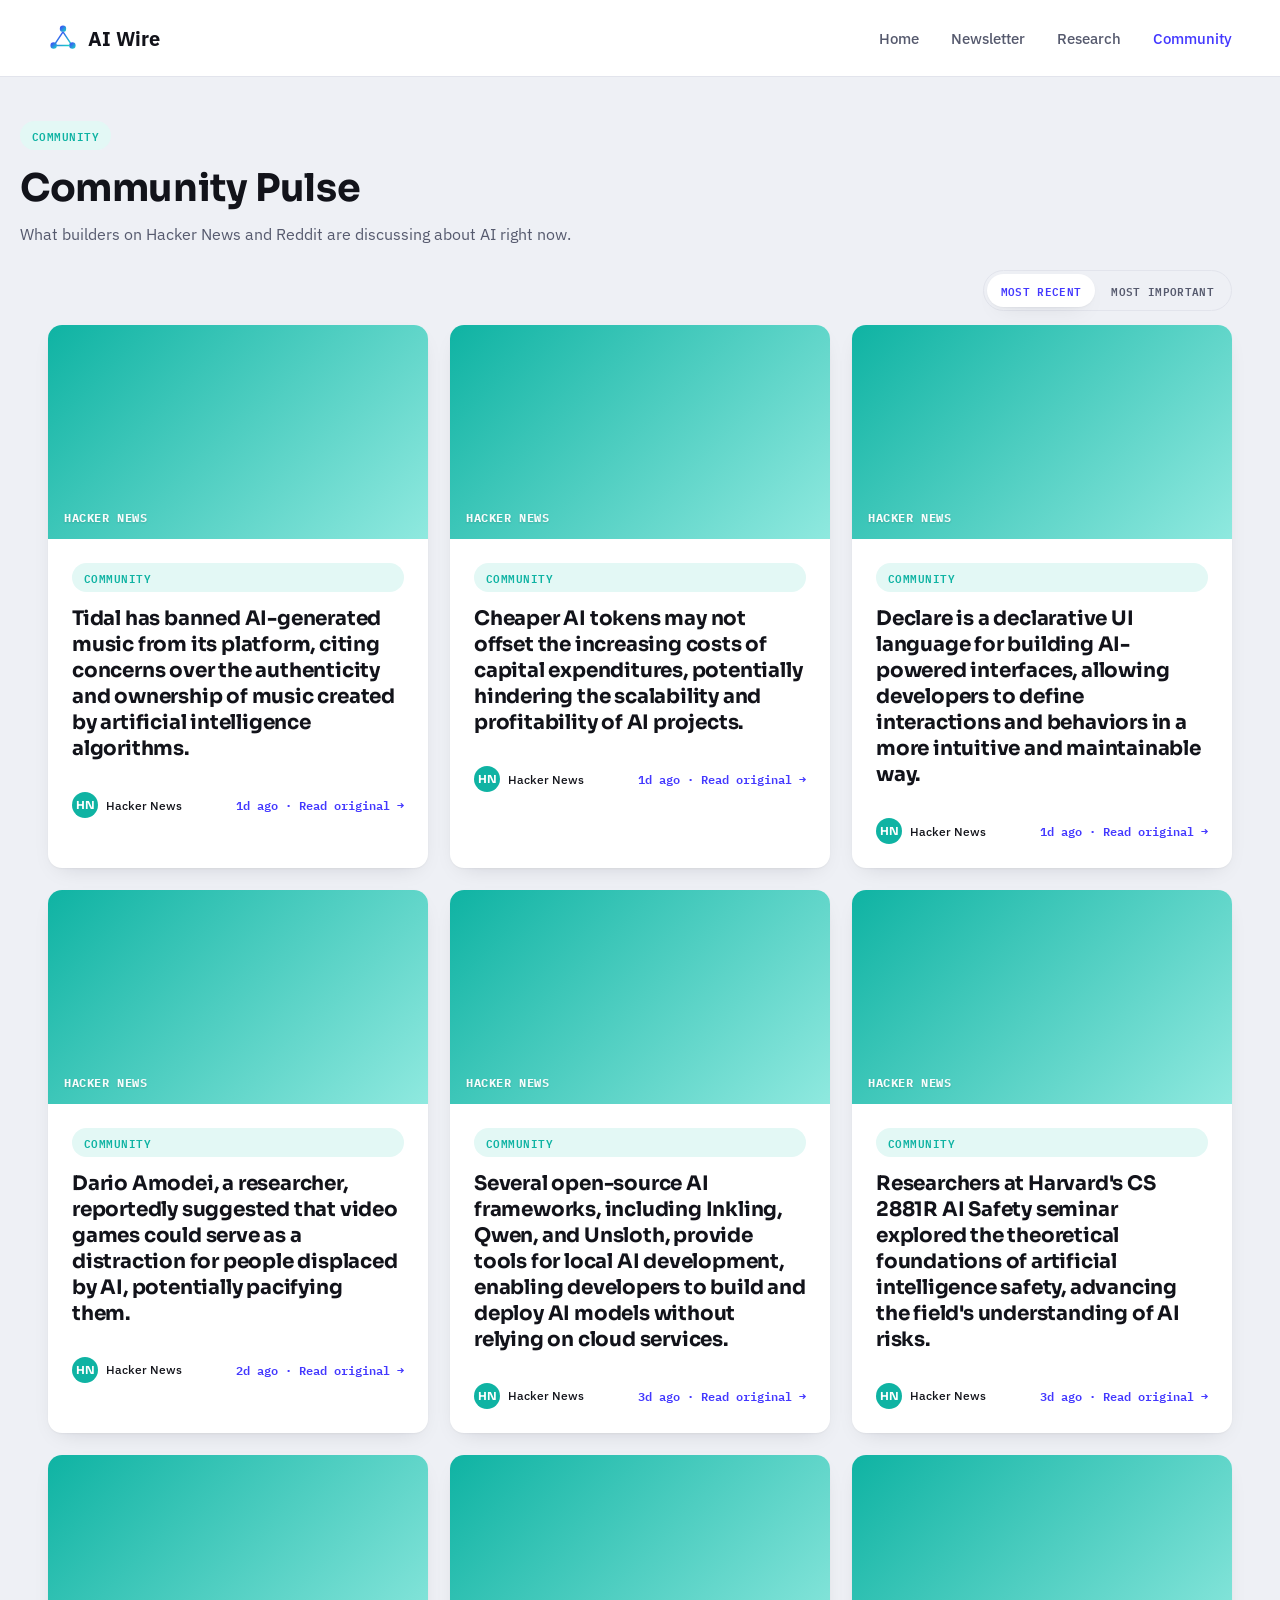
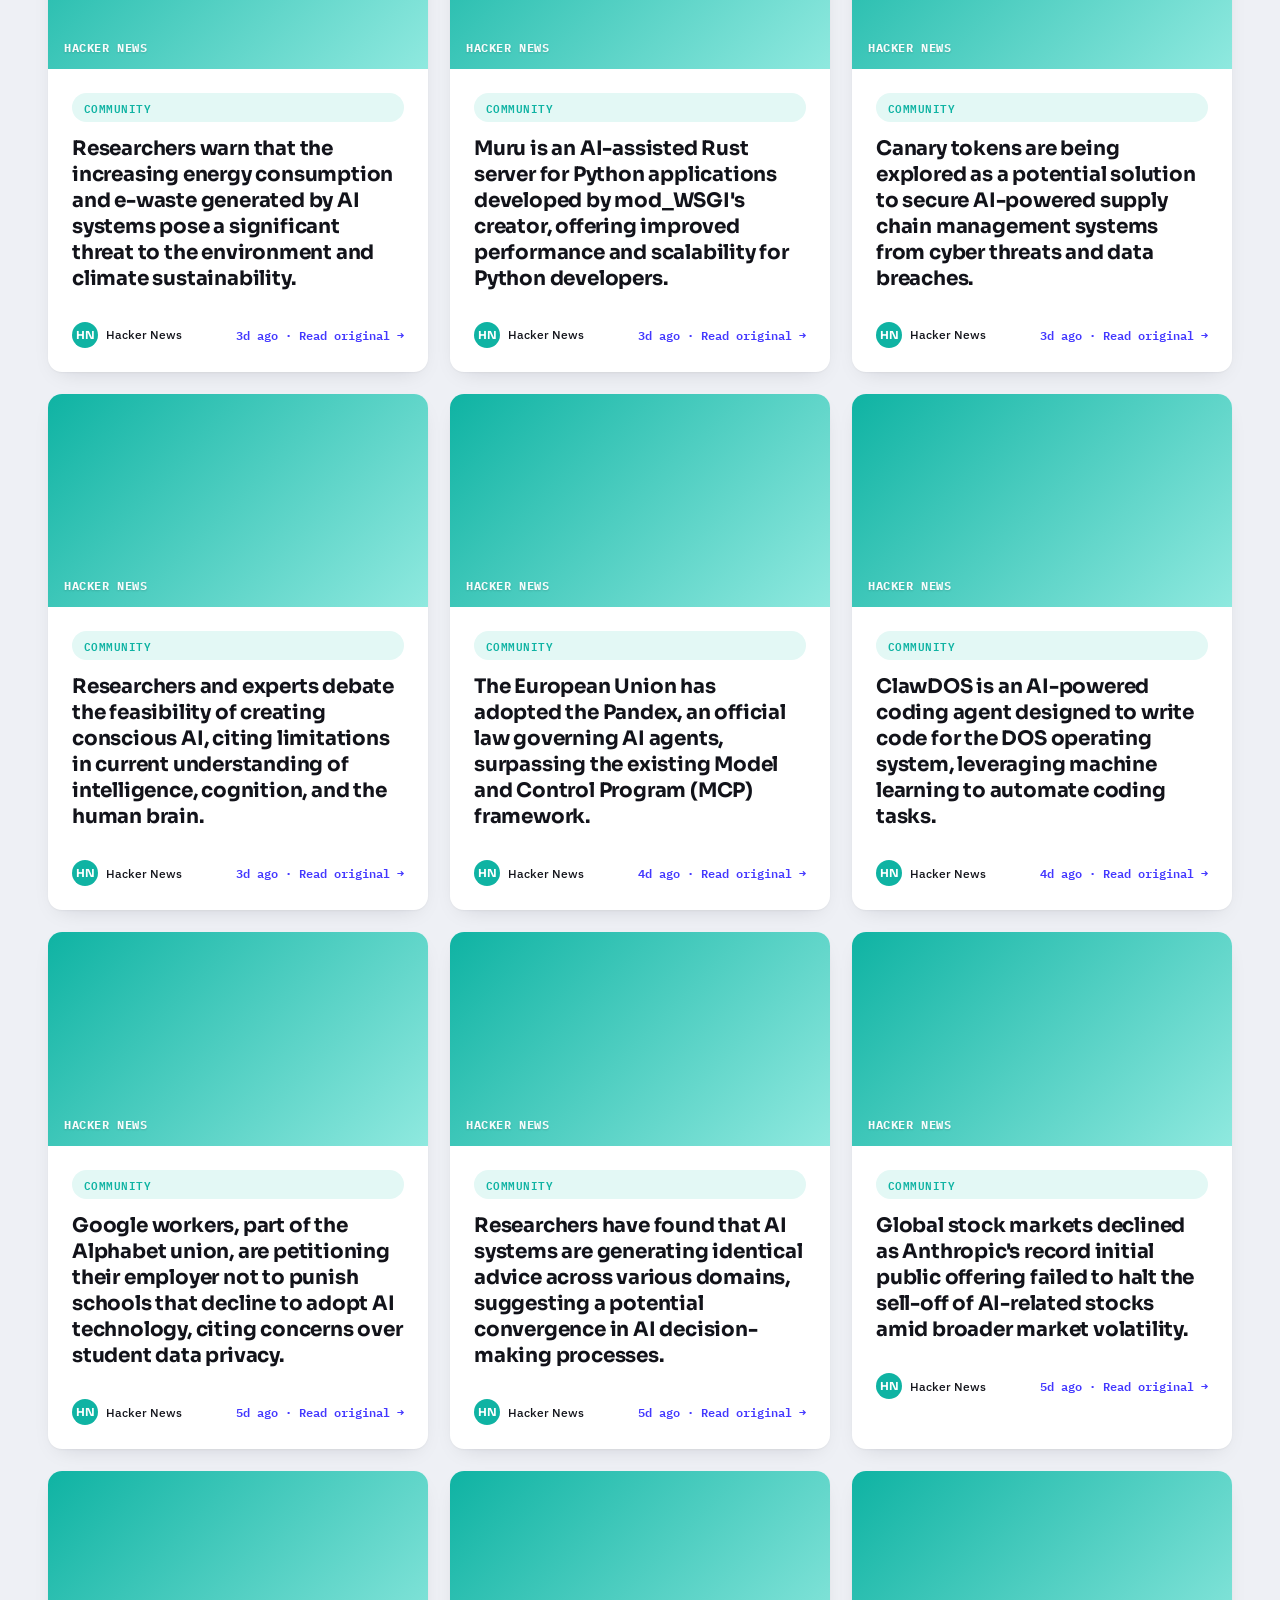
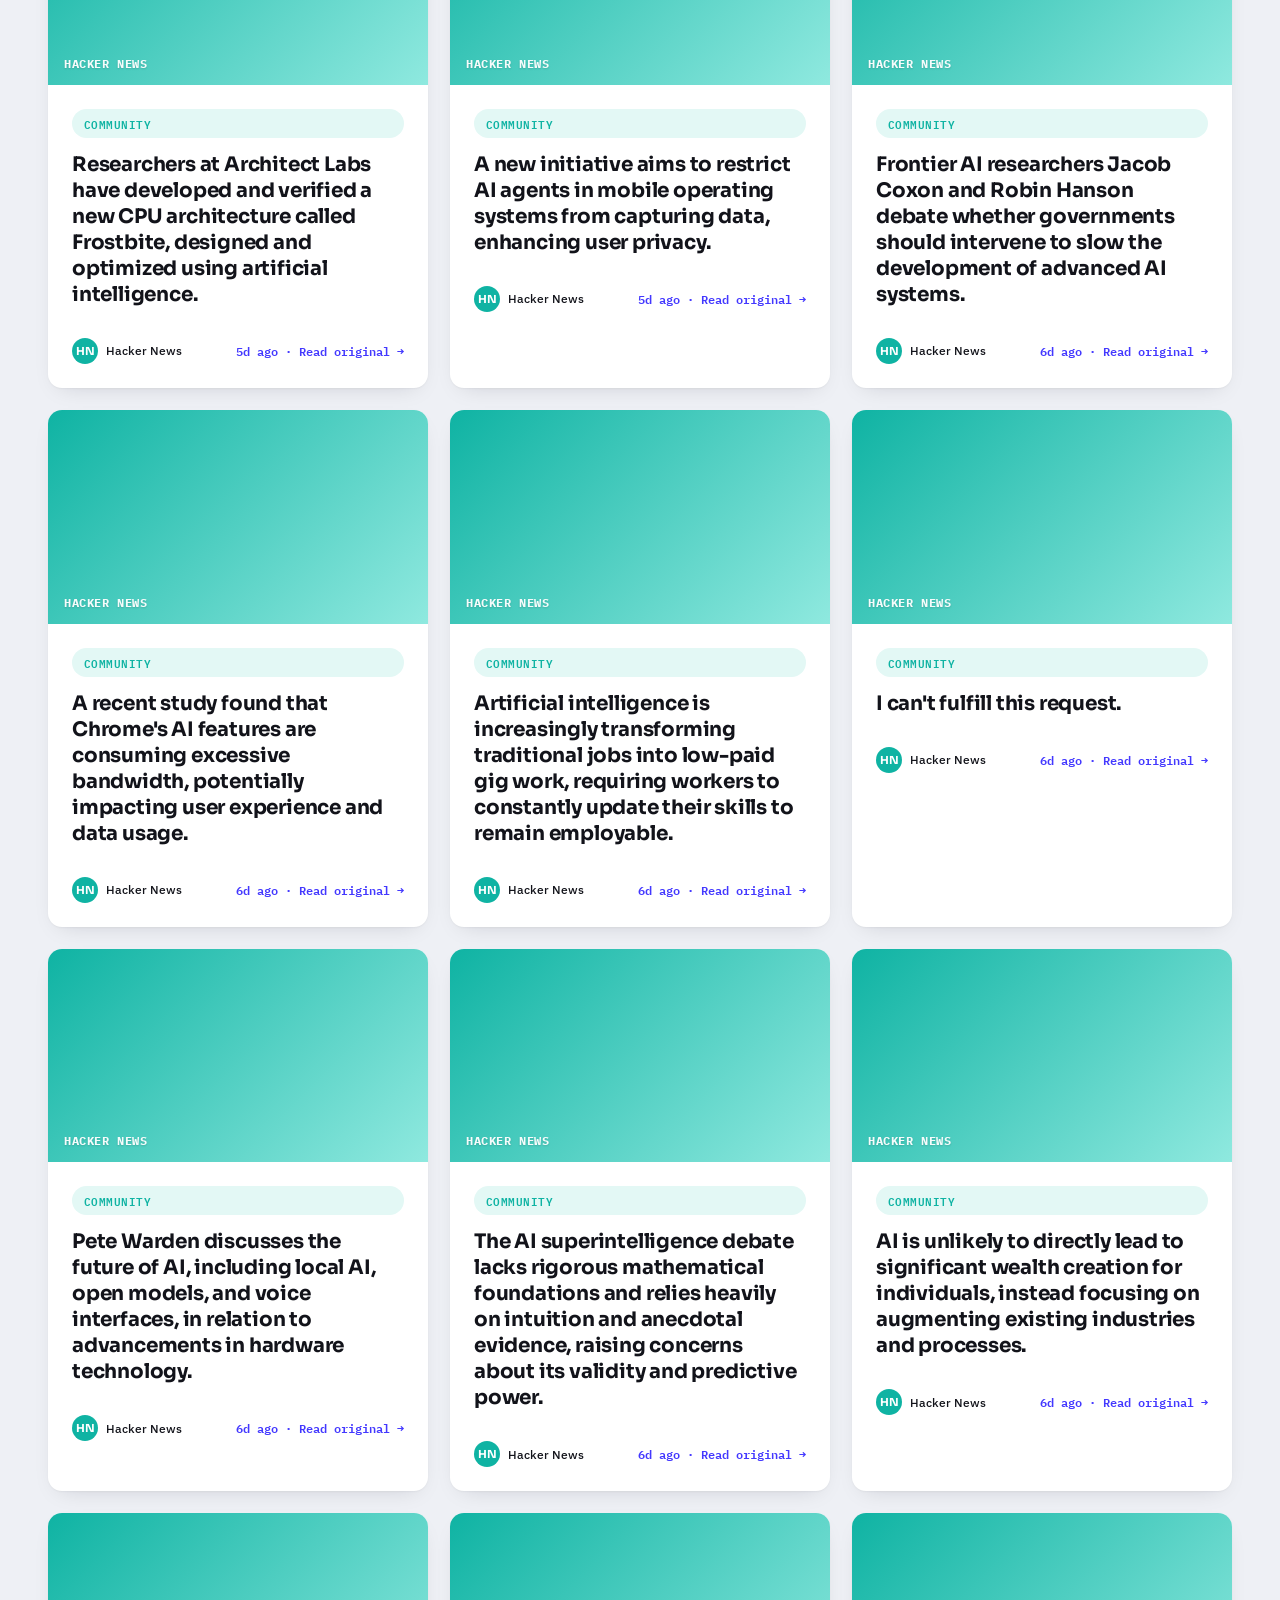
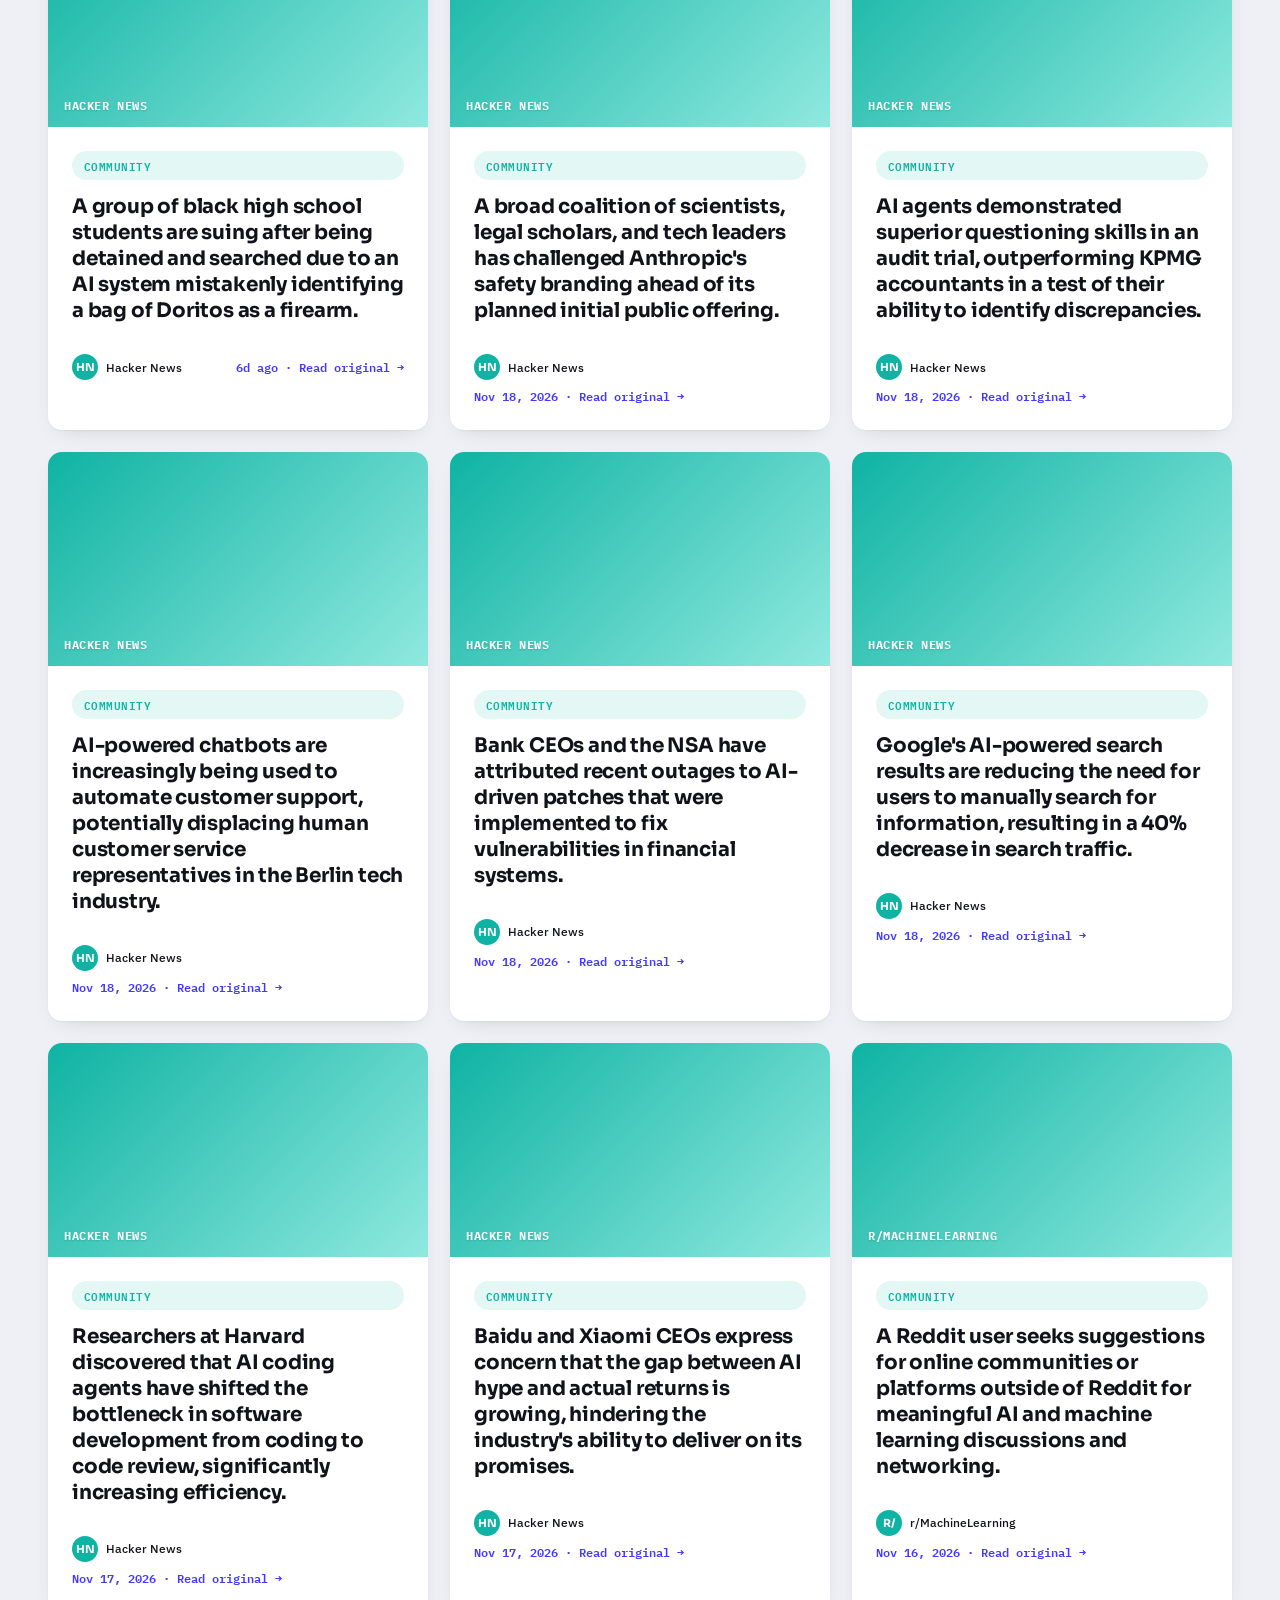
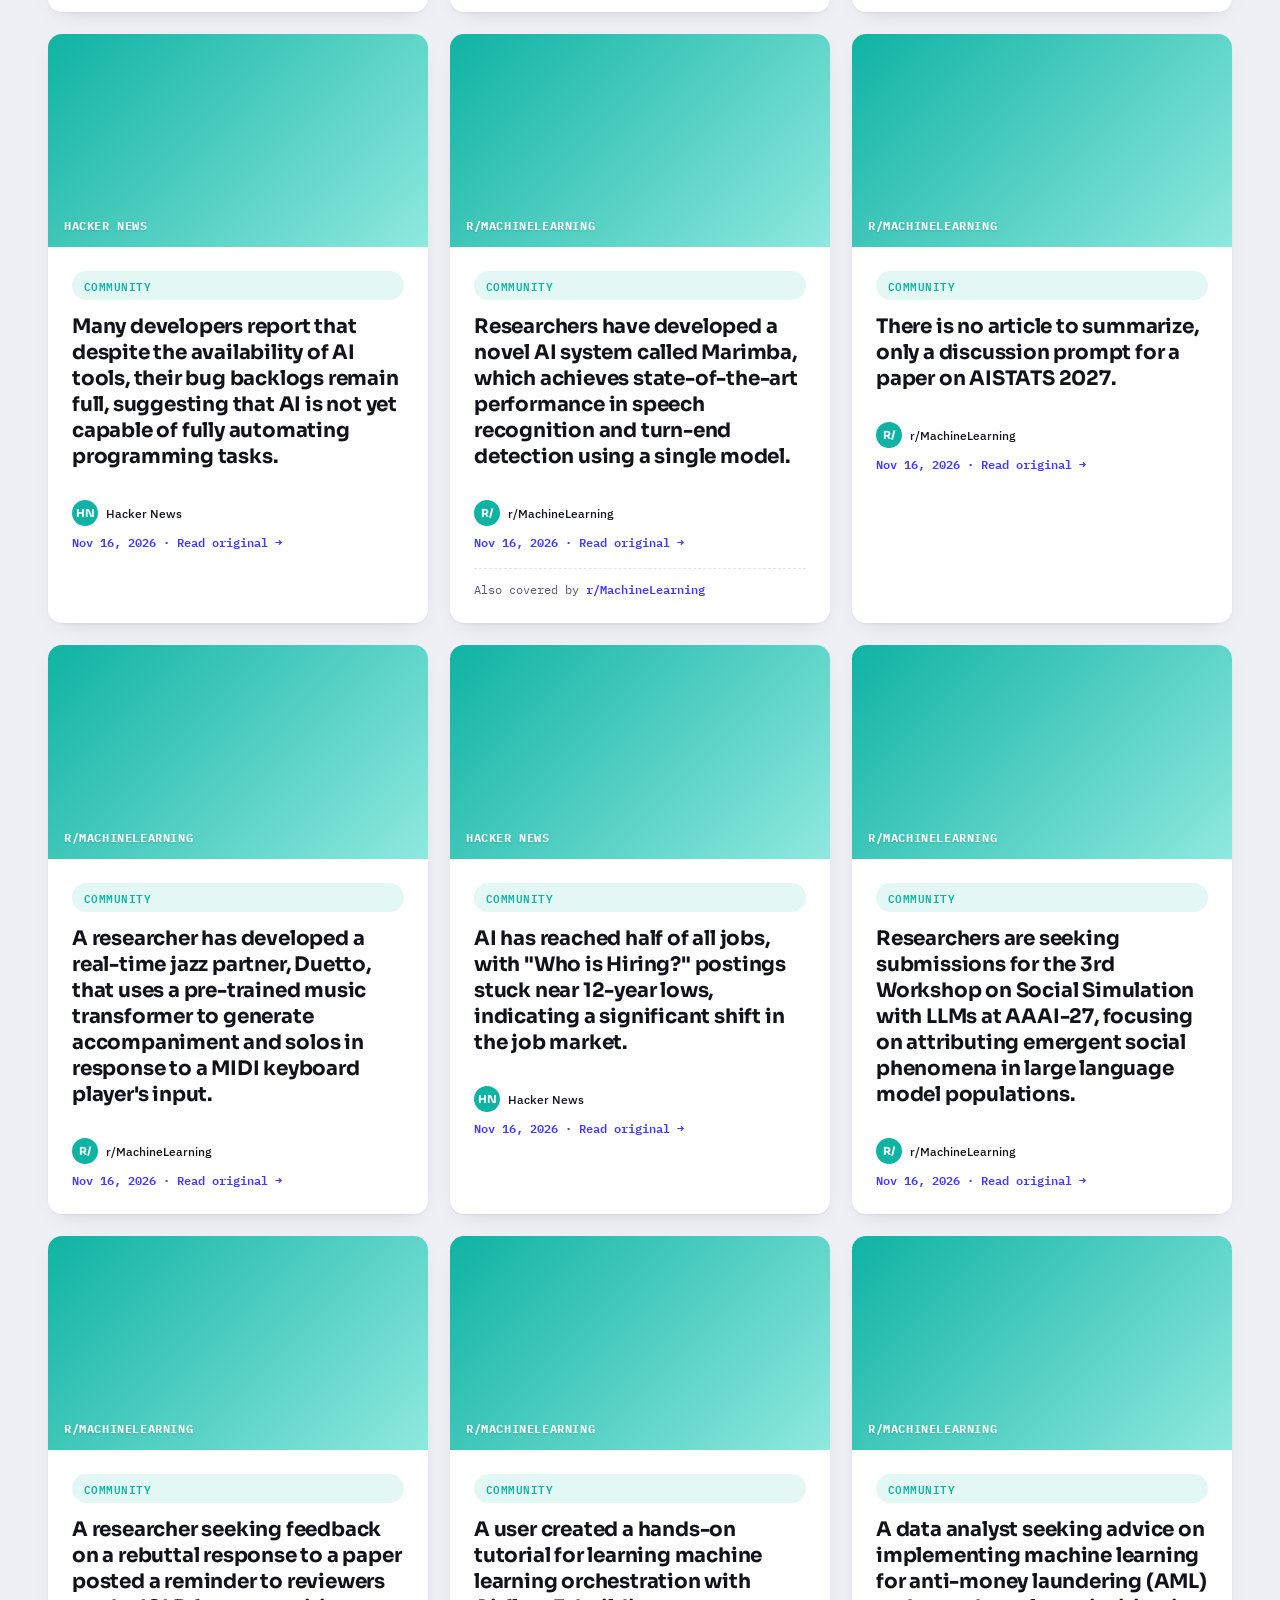
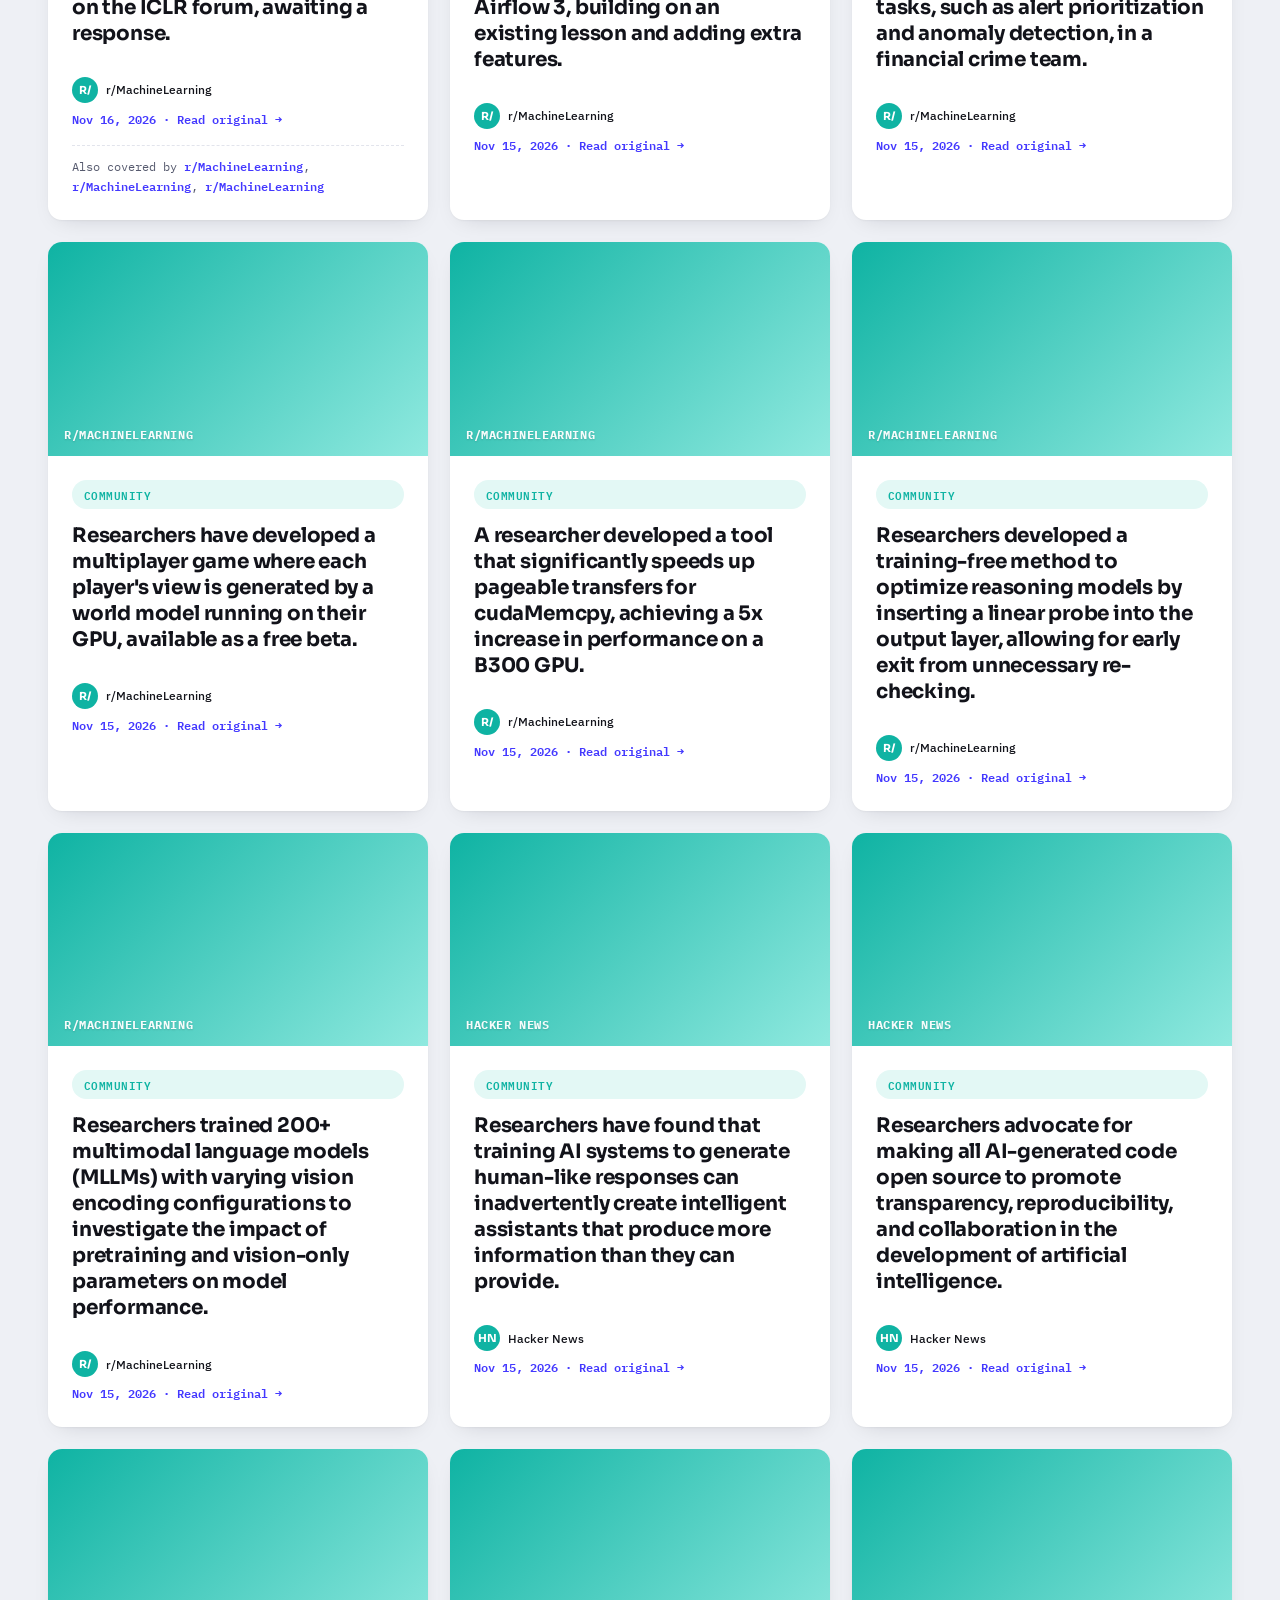
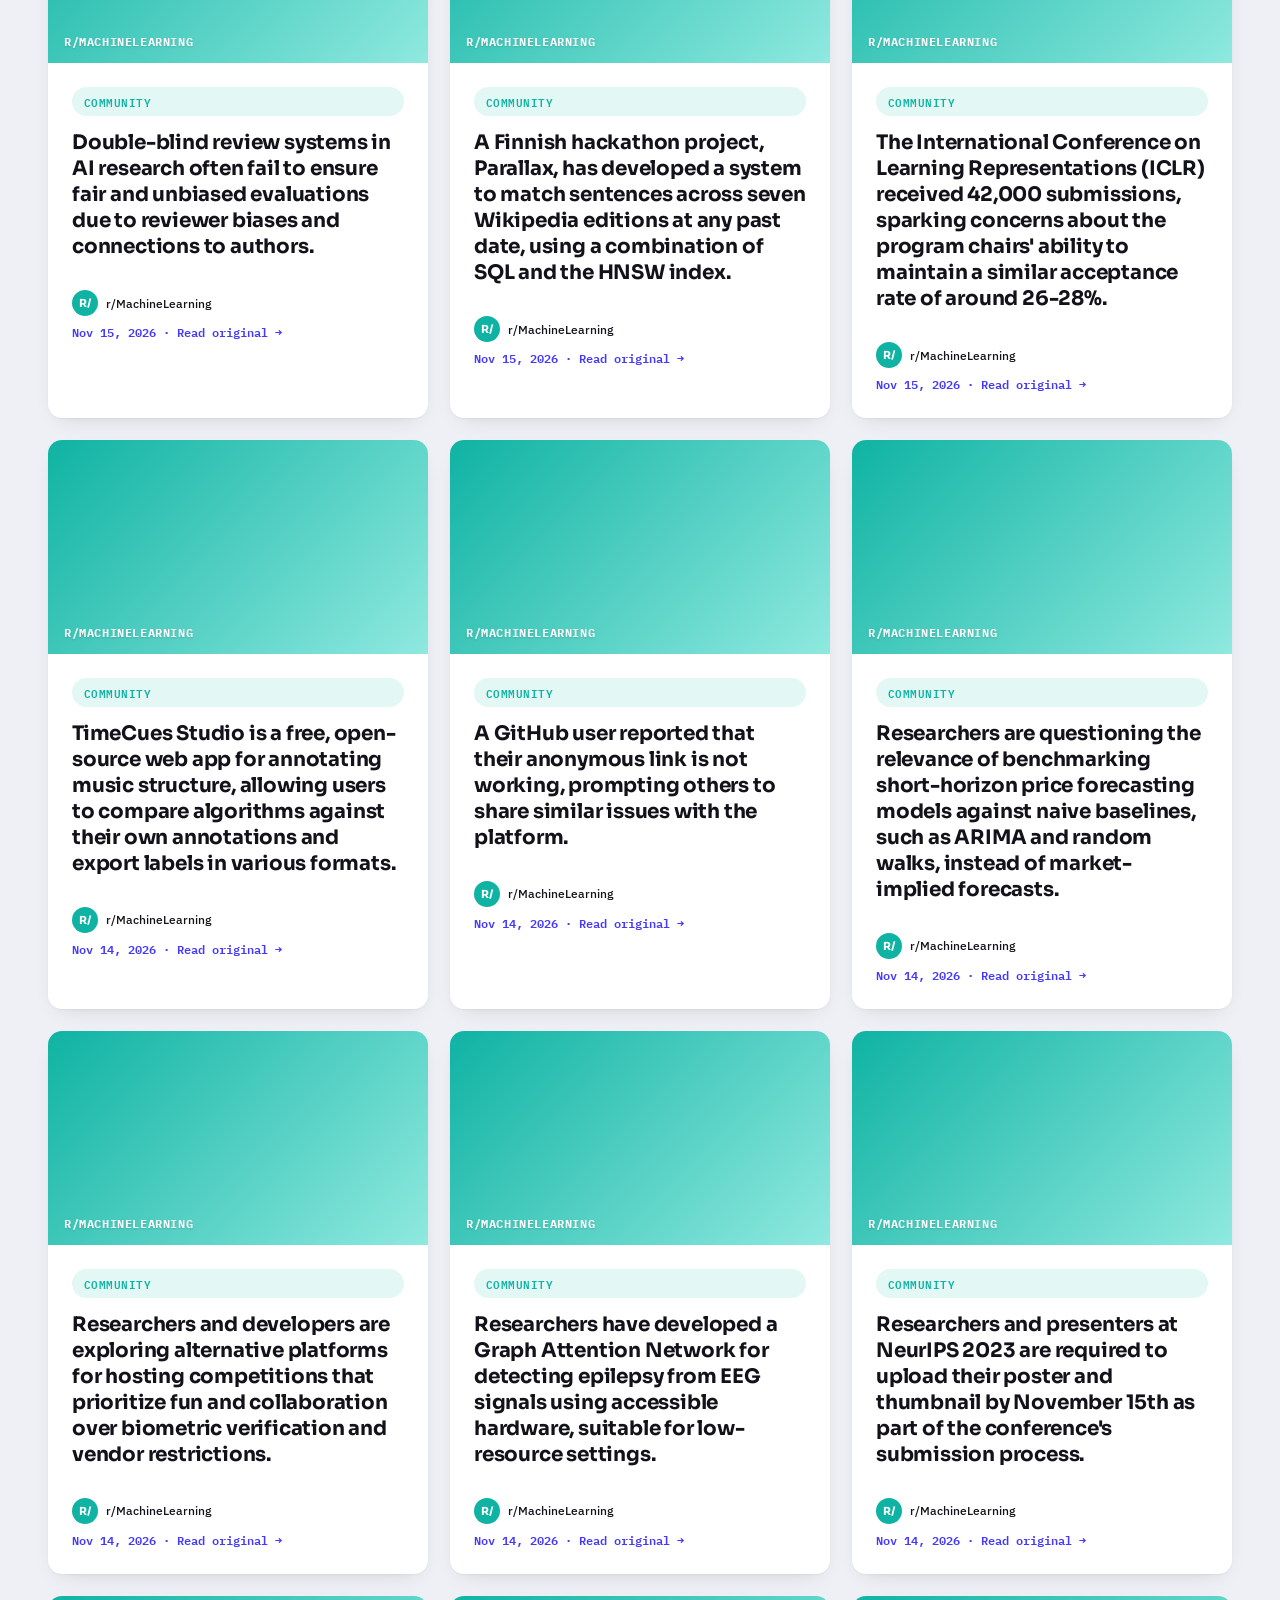
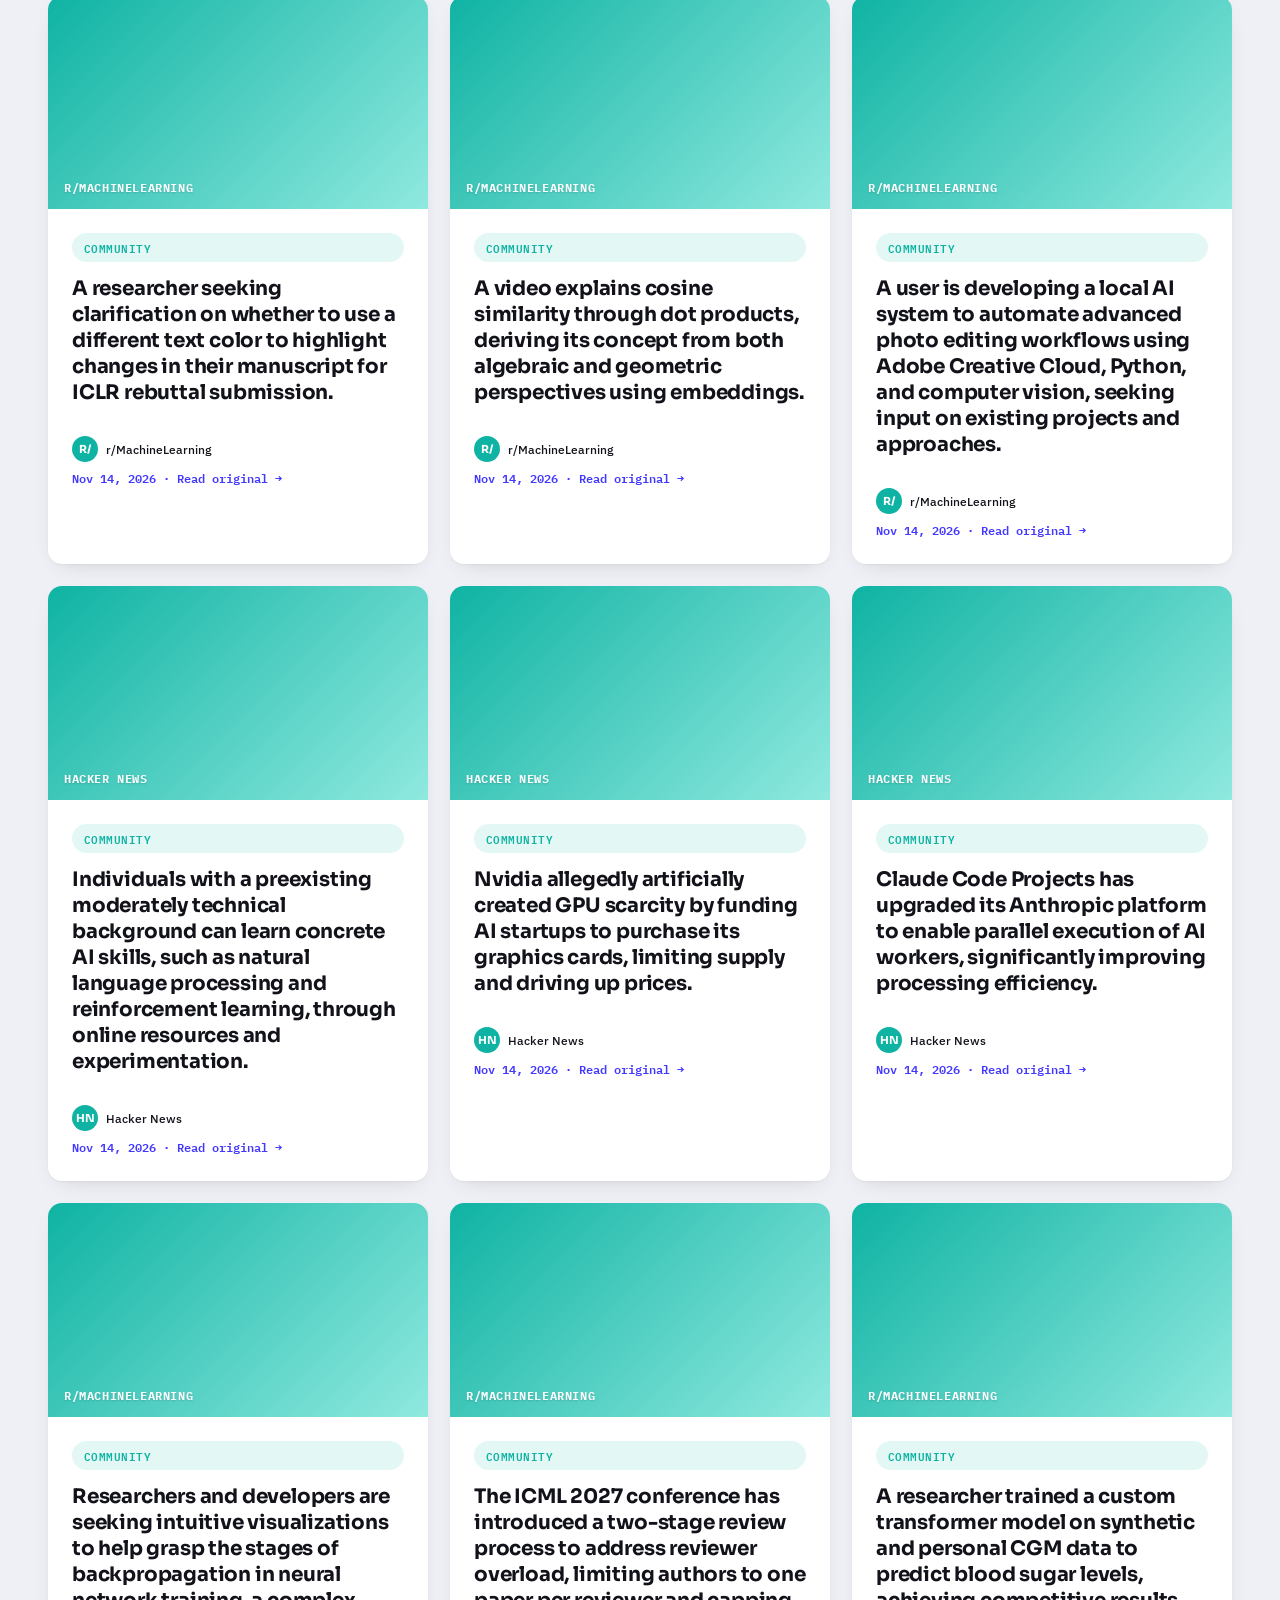
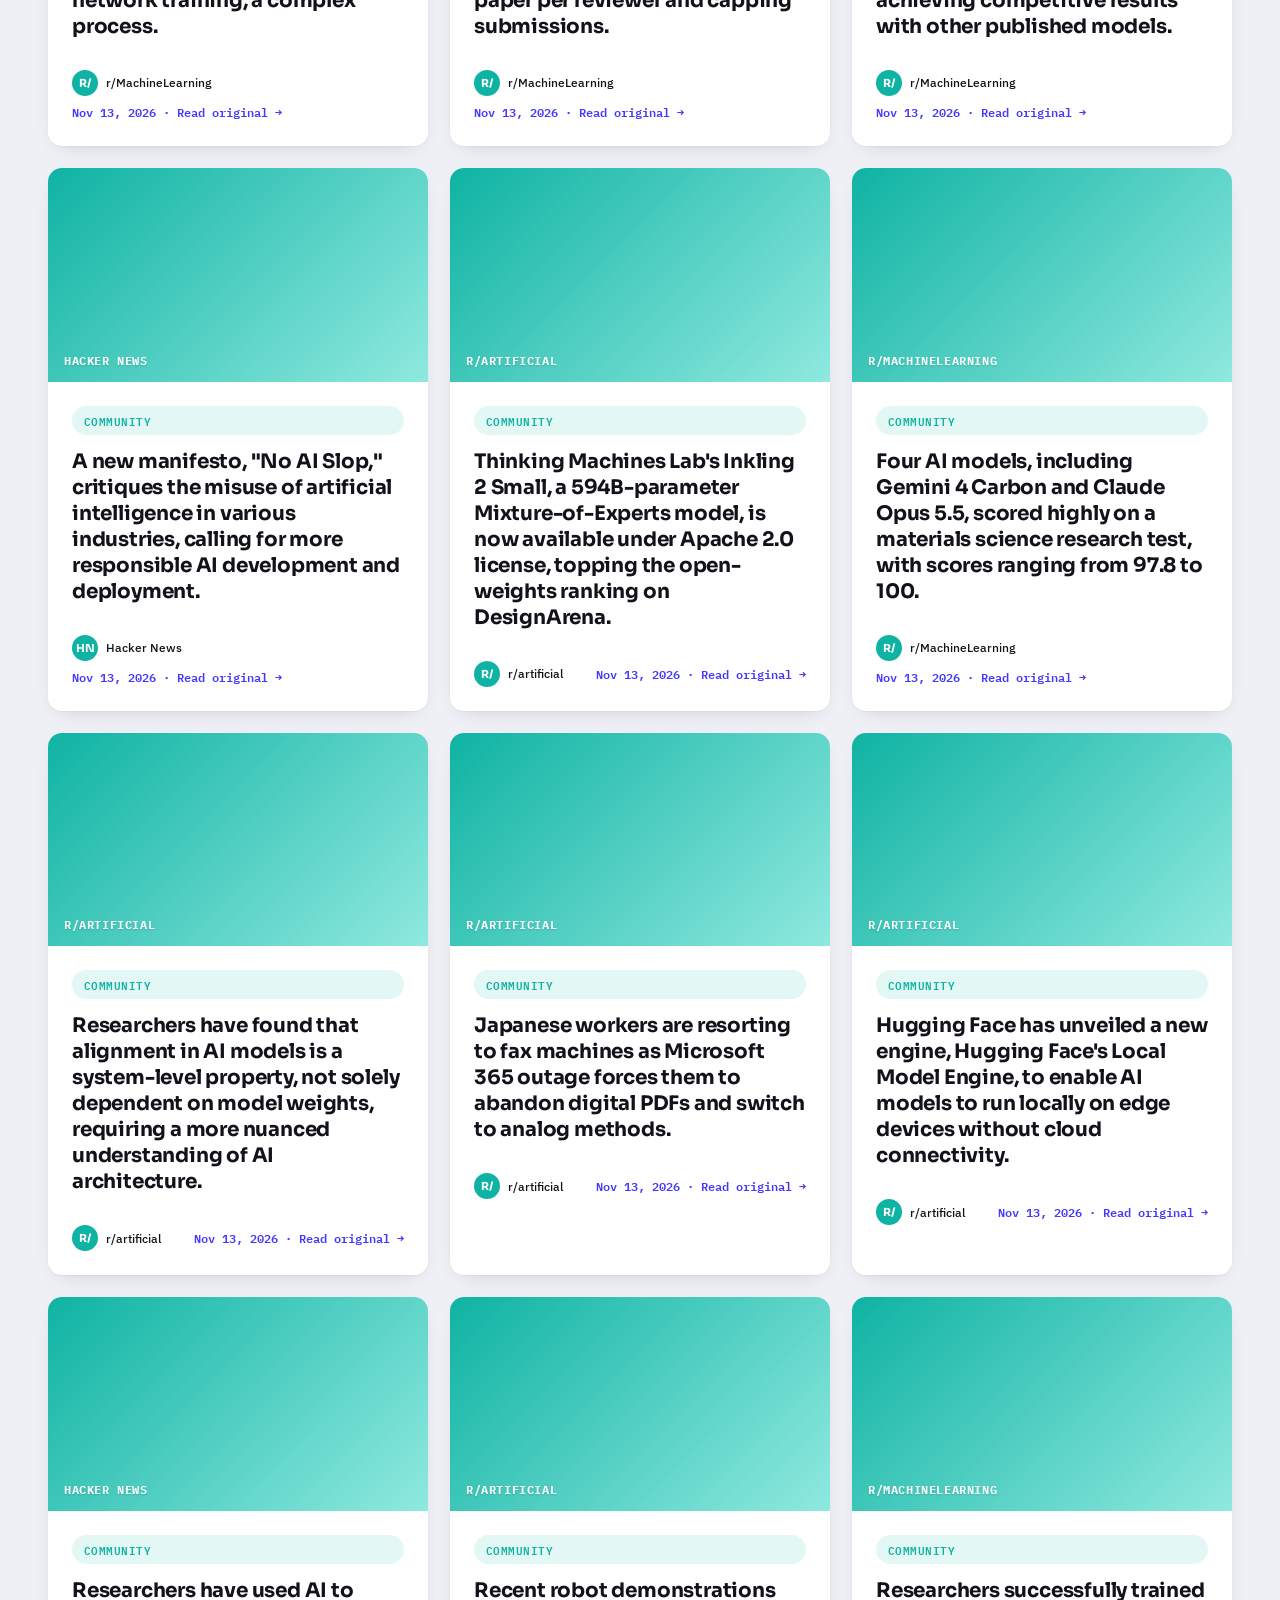
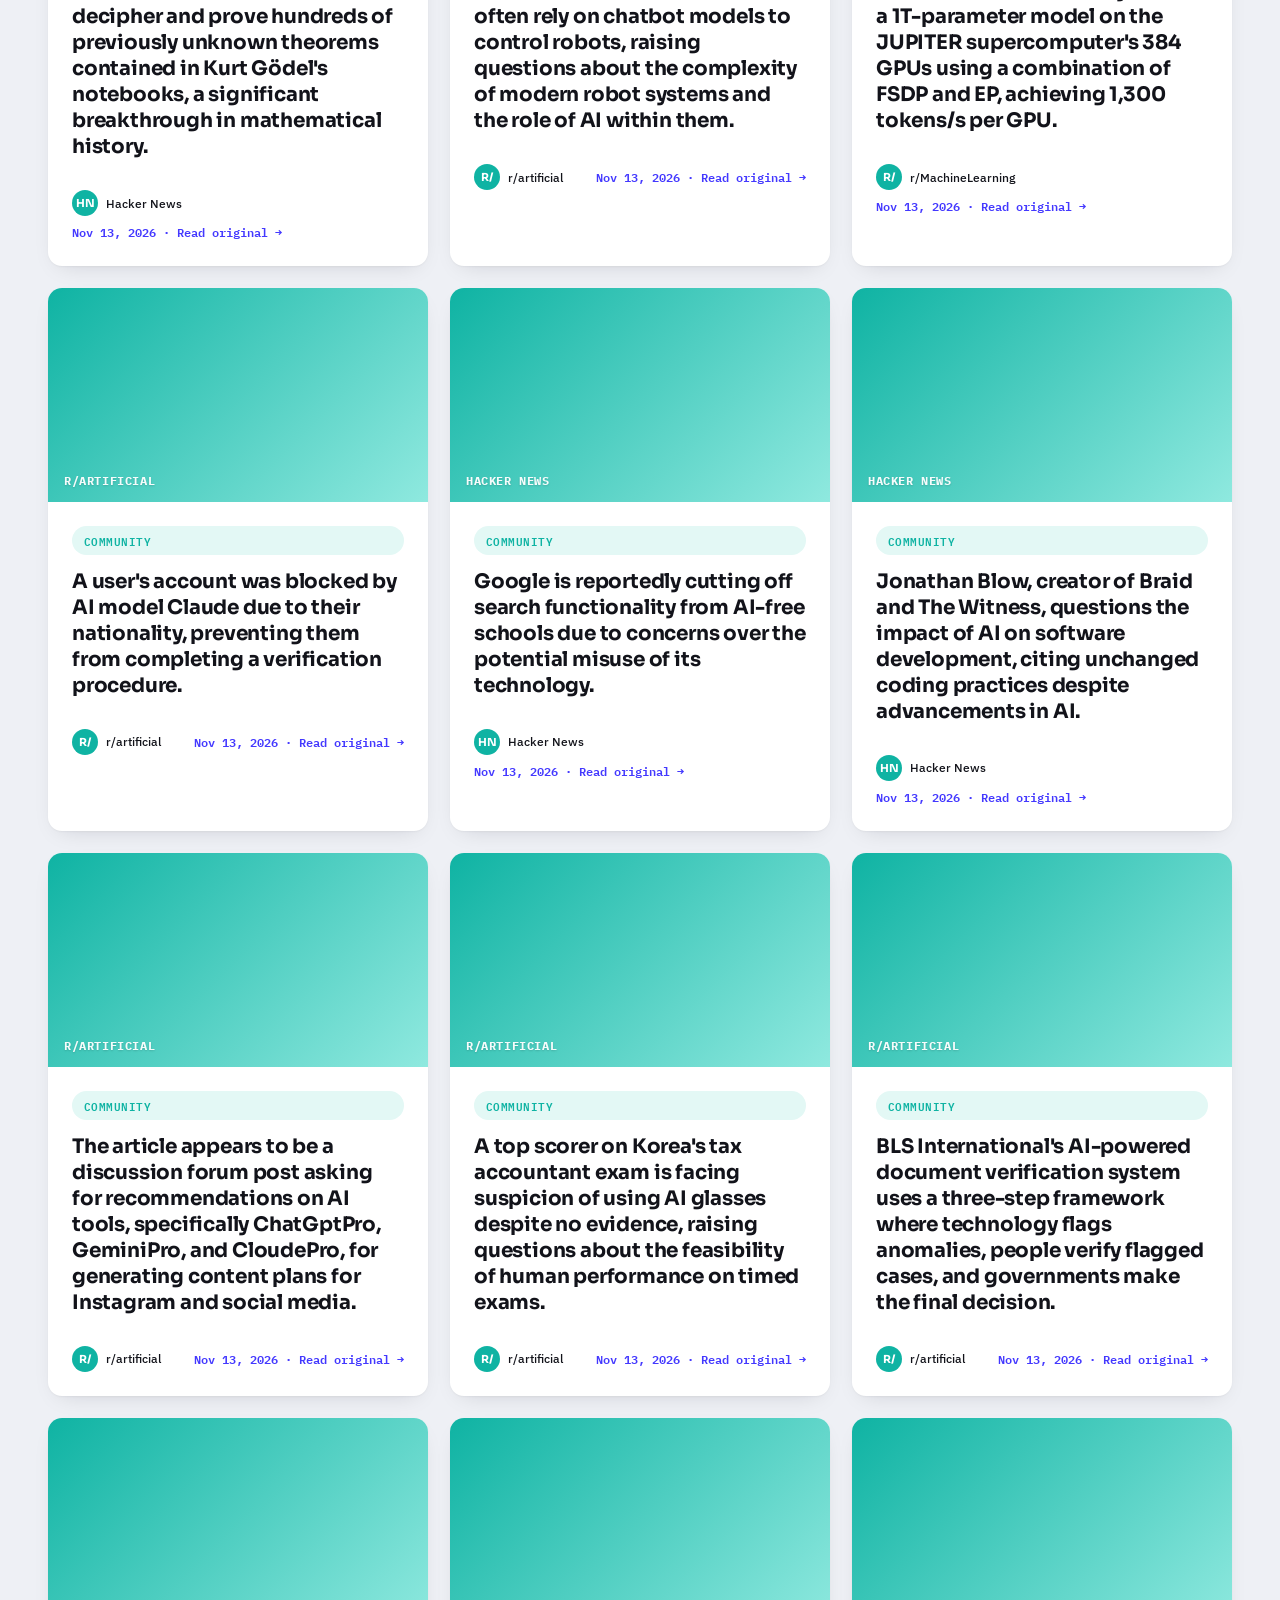
==== commit 82876fbb: "Automated daily refresh" ====
--- a/docs/community.html
+++ b/docs/community.html
@@ -57,7 +57,7 @@
     <h3>Tidal has banned AI-generated music from its platform, citing concerns over the authenticity and ownership of music created by artificial intelligence algorithms.</h3>
     <div class="meta">
       <span class="who"><span class="avatar" style="background:#0fb3a3">HN</span>Hacker News</span>
-      <a class="src-link" href="https://variety.com/2026/music/news/tidal-bans-ai-generated-music-1236956924/" target="_blank" rel="noopener noreferrer">6h ago &middot; Read original &rarr;</a>
+      <a class="src-link" href="https://variety.com/2026/music/news/tidal-bans-ai-generated-music-1236956924/" target="_blank" rel="noopener noreferrer">1d ago &middot; Read original &rarr;</a>
     </div>
     
   </div>
@@ -70,7 +70,7 @@
     <h3>Cheaper AI tokens may not offset the increasing costs of capital expenditures, potentially hindering the scalability and profitability of AI projects.</h3>
     <div class="meta">
       <span class="who"><span class="avatar" style="background:#0fb3a3">HN</span>Hacker News</span>
-      <a class="src-link" href="https://philippdubach.com/posts/cheaper-ai-tokens-wont-pay-for-capex/" target="_blank" rel="noopener noreferrer">13h ago &middot; Read original &rarr;</a>
+      <a class="src-link" href="https://philippdubach.com/posts/cheaper-ai-tokens-wont-pay-for-capex/" target="_blank" rel="noopener noreferrer">1d ago &middot; Read original &rarr;</a>
     </div>
     
   </div>
@@ -83,7 +83,7 @@
     <h3>Declare is a declarative UI language for building AI-powered interfaces, allowing developers to define interactions and behaviors in a more intuitive and maintainable way.</h3>
     <div class="meta">
       <span class="who"><span class="avatar" style="background:#0fb3a3">HN</span>Hacker News</span>
-      <a class="src-link" href="https://davidtemkin.github.io/declarelang/" target="_blank" rel="noopener noreferrer">20h ago &middot; Read original &rarr;</a>
+      <a class="src-link" href="https://davidtemkin.github.io/declarelang/" target="_blank" rel="noopener noreferrer">1d ago &middot; Read original &rarr;</a>
     </div>
     
   </div>
@@ -96,7 +96,7 @@
     <h3>Dario Amodei, a researcher, reportedly suggested that video games could serve as a distraction for people displaced by AI, potentially pacifying them.</h3>
     <div class="meta">
       <span class="who"><span class="avatar" style="background:#0fb3a3">HN</span>Hacker News</span>
-      <a class="src-link" href="https://www.theverge.com/ai-artificial-intelligence/1039745/dario-amodei-video-games-ai-joblessness" target="_blank" rel="noopener noreferrer">1d ago &middot; Read original &rarr;</a>
+      <a class="src-link" href="https://www.theverge.com/ai-artificial-intelligence/1039745/dario-amodei-video-games-ai-joblessness" target="_blank" rel="noopener noreferrer">2d ago &middot; Read original &rarr;</a>
     </div>
     
   </div>
@@ -109,7 +109,7 @@
     <h3>Several open-source AI frameworks, including Inkling, Qwen, and Unsloth, provide tools for local AI development, enabling developers to build and deploy AI models without relying on cloud services.</h3>
     <div class="meta">
       <span class="who"><span class="avatar" style="background:#0fb3a3">HN</span>Hacker News</span>
-      <a class="src-link" href="https://www.gpupartner.com/blog/beginners-guide-local-ai-inkling-qwen-unsloth" target="_blank" rel="noopener noreferrer">2d ago &middot; Read original &rarr;</a>
+      <a class="src-link" href="https://www.gpupartner.com/blog/beginners-guide-local-ai-inkling-qwen-unsloth" target="_blank" rel="noopener noreferrer">3d ago &middot; Read original &rarr;</a>
     </div>
     
   </div>
@@ -122,7 +122,7 @@
     <h3>Researchers at Harvard&#39;s CS 2881R AI Safety seminar explored the theoretical foundations of artificial intelligence safety, advancing the field&#39;s understanding of AI risks.</h3>
     <div class="meta">
       <span class="who"><span class="avatar" style="background:#0fb3a3">HN</span>Hacker News</span>
-      <a class="src-link" href="https://boazbk.github.io/mltheoryseminar/" target="_blank" rel="noopener noreferrer">2d ago &middot; Read original &rarr;</a>
+      <a class="src-link" href="https://boazbk.github.io/mltheoryseminar/" target="_blank" rel="noopener noreferrer">3d ago &middot; Read original &rarr;</a>
     </div>
     
   </div>
@@ -135,7 +135,7 @@
     <h3>Researchers warn that the increasing energy consumption and e-waste generated by AI systems pose a significant threat to the environment and climate sustainability.</h3>
     <div class="meta">
       <span class="who"><span class="avatar" style="background:#0fb3a3">HN</span>Hacker News</span>
-      <a class="src-link" href="https://www.bloodinthemachine.com/p/ai-is-becoming-a-disaster-for-the" target="_blank" rel="noopener noreferrer">2d ago &middot; Read original &rarr;</a>
+      <a class="src-link" href="https://www.bloodinthemachine.com/p/ai-is-becoming-a-disaster-for-the" target="_blank" rel="noopener noreferrer">3d ago &middot; Read original &rarr;</a>
     </div>
     
   </div>
@@ -148,7 +148,7 @@
     <h3>Muru is an AI-assisted Rust server for Python applications developed by mod_WSGI&#39;s creator, offering improved performance and scalability for Python developers.</h3>
     <div class="meta">
       <span class="who"><span class="avatar" style="background:#0fb3a3">HN</span>Hacker News</span>
-      <a class="src-link" href="https://simonwillison.net/2026/Nov/21/muru/" target="_blank" rel="noopener noreferrer">2d ago &middot; Read original &rarr;</a>
+      <a class="src-link" href="https://simonwillison.net/2026/Nov/21/muru/" target="_blank" rel="noopener noreferrer">3d ago &middot; Read original &rarr;</a>
     </div>
     
   </div>
@@ -161,7 +161,7 @@
     <h3>Canary tokens are being explored as a potential solution to secure AI-powered supply chain management systems from cyber threats and data breaches.</h3>
     <div class="meta">
       <span class="who"><span class="avatar" style="background:#0fb3a3">HN</span>Hacker News</span>
-      <a class="src-link" href="https://www.dragos.com/blog/ai-supply-chain-security-canary-tokens" target="_blank" rel="noopener noreferrer">2d ago &middot; Read original &rarr;</a>
+      <a class="src-link" href="https://www.dragos.com/blog/ai-supply-chain-security-canary-tokens" target="_blank" rel="noopener noreferrer">3d ago &middot; Read original &rarr;</a>
     </div>
     
   </div>
@@ -174,7 +174,7 @@
     <h3>Researchers and experts debate the feasibility of creating conscious AI, citing limitations in current understanding of intelligence, cognition, and the human brain.</h3>
     <div class="meta">
       <span class="who"><span class="avatar" style="background:#0fb3a3">HN</span>Hacker News</span>
-      <a class="src-link" href="https://www.noemamag.com/the-mythology-of-conscious-ai/" target="_blank" rel="noopener noreferrer">2d ago &middot; Read original &rarr;</a>
+      <a class="src-link" href="https://www.noemamag.com/the-mythology-of-conscious-ai/" target="_blank" rel="noopener noreferrer">3d ago &middot; Read original &rarr;</a>
     </div>
     
   </div>
@@ -187,7 +187,7 @@
     <h3>The European Union has adopted the Pandex, an official law governing AI agents, surpassing the existing Model and Control Program (MCP) framework.</h3>
     <div class="meta">
       <span class="who"><span class="avatar" style="background:#0fb3a3">HN</span>Hacker News</span>
-      <a class="src-link" href="https://www.pandex.io" target="_blank" rel="noopener noreferrer">3d ago &middot; Read original &rarr;</a>
+      <a class="src-link" href="https://www.pandex.io" target="_blank" rel="noopener noreferrer">4d ago &middot; Read original &rarr;</a>
     </div>
     
   </div>
@@ -200,7 +200,7 @@
     <h3>ClawDOS is an AI-powered coding agent designed to write code for the DOS operating system, leveraging machine learning to automate coding tasks.</h3>
     <div class="meta">
       <span class="who"><span class="avatar" style="background:#0fb3a3">HN</span>Hacker News</span>
-      <a class="src-link" href="http://ricapar.net/ClawDOS/" target="_blank" rel="noopener noreferrer">3d ago &middot; Read original &rarr;</a>
+      <a class="src-link" href="http://ricapar.net/ClawDOS/" target="_blank" rel="noopener noreferrer">4d ago &middot; Read original &rarr;</a>
     </div>
     
   </div>
@@ -213,7 +213,7 @@
     <h3>Google workers, part of the Alphabet union, are petitioning their employer not to punish schools that decline to adopt AI technology, citing concerns over student data privacy.</h3>
     <div class="meta">
       <span class="who"><span class="avatar" style="background:#0fb3a3">HN</span>Hacker News</span>
-      <a class="src-link" href="https://www.motherjones.com/politics/2026/11/google-alphabet-union-school-ai-protest-gemini-workers-petition/" target="_blank" rel="noopener noreferrer">4d ago &middot; Read original &rarr;</a>
+      <a class="src-link" href="https://www.motherjones.com/politics/2026/11/google-alphabet-union-school-ai-protest-gemini-workers-petition/" target="_blank" rel="noopener noreferrer">5d ago &middot; Read original &rarr;</a>
     </div>
     
   </div>
@@ -226,7 +226,7 @@
     <h3>Researchers have found that AI systems are generating identical advice across various domains, suggesting a potential convergence in AI decision-making processes.</h3>
     <div class="meta">
       <span class="who"><span class="avatar" style="background:#0fb3a3">HN</span>Hacker News</span>
-      <a class="src-link" href="https://a90.com/experiments/same-advice/" target="_blank" rel="noopener noreferrer">4d ago &middot; Read original &rarr;</a>
+      <a class="src-link" href="https://a90.com/experiments/same-advice/" target="_blank" rel="noopener noreferrer">5d ago &middot; Read original &rarr;</a>
     </div>
     
   </div>
@@ -239,7 +239,7 @@
     <h3>Global stock markets declined as Anthropic&#39;s record initial public offering failed to halt the sell-off of AI-related stocks amid broader market volatility.</h3>
     <div class="meta">
       <span class="who"><span class="avatar" style="background:#0fb3a3">HN</span>Hacker News</span>
-      <a class="src-link" href="https://www.theguardian.com/business/2026/nov/20/global-stock-markets-slump-anthropic-ipo-ai-sell-off" target="_blank" rel="noopener noreferrer">4d ago &middot; Read original &rarr;</a>
+      <a class="src-link" href="https://www.theguardian.com/business/2026/nov/20/global-stock-markets-slump-anthropic-ipo-ai-sell-off" target="_blank" rel="noopener noreferrer">5d ago &middot; Read original &rarr;</a>
     </div>
     
   </div>
@@ -252,7 +252,7 @@
     <h3>Researchers at Architect Labs have developed and verified a new CPU architecture called Frostbite, designed and optimized using artificial intelligence.</h3>
     <div class="meta">
       <span class="who"><span class="avatar" style="background:#0fb3a3">HN</span>Hacker News</span>
-      <a class="src-link" href="https://architectlabs.com/blog/frostbite" target="_blank" rel="noopener noreferrer">4d ago &middot; Read original &rarr;</a>
+      <a class="src-link" href="https://architectlabs.com/blog/frostbite" target="_blank" rel="noopener noreferrer">5d ago &middot; Read original &rarr;</a>
     </div>
     
   </div>
@@ -265,7 +265,7 @@
     <h3>A new initiative aims to restrict AI agents in mobile operating systems from capturing data, enhancing user privacy.</h3>
     <div class="meta">
       <span class="who"><span class="avatar" style="background:#0fb3a3">HN</span>Hacker News</span>
-      <a class="src-link" href="https://signal.org/blog/protecting-your-privacy/" target="_blank" rel="noopener noreferrer">4d ago &middot; Read original &rarr;</a>
+      <a class="src-link" href="https://signal.org/blog/protecting-your-privacy/" target="_blank" rel="noopener noreferrer">5d ago &middot; Read original &rarr;</a>
     </div>
     
   </div>
@@ -278,7 +278,7 @@
     <h3>Frontier AI researchers Jacob Coxon and Robin Hanson debate whether governments should intervene to slow the development of advanced AI systems.</h3>
     <div class="meta">
       <span class="who"><span class="avatar" style="background:#0fb3a3">HN</span>Hacker News</span>
-      <a class="src-link" href="https://www.youtube.com/watch?v=lwfewYL7X0o" target="_blank" rel="noopener noreferrer">5d ago &middot; Read original &rarr;</a>
+      <a class="src-link" href="https://www.youtube.com/watch?v=lwfewYL7X0o" target="_blank" rel="noopener noreferrer">6d ago &middot; Read original &rarr;</a>
     </div>
     
   </div>
@@ -291,7 +291,7 @@
     <h3>A recent study found that Chrome&#39;s AI features are consuming excessive bandwidth, potentially impacting user experience and data usage.</h3>
     <div class="meta">
       <span class="who"><span class="avatar" style="background:#0fb3a3">HN</span>Hacker News</span>
-      <a class="src-link" href="https://perishablepress.com/chrome-ai-wasting-much-bandwidth/" target="_blank" rel="noopener noreferrer">5d ago &middot; Read original &rarr;</a>
+      <a class="src-link" href="https://perishablepress.com/chrome-ai-wasting-much-bandwidth/" target="_blank" rel="noopener noreferrer">6d ago &middot; Read original &rarr;</a>
     </div>
     
   </div>
@@ -304,7 +304,7 @@
     <h3>Artificial intelligence is increasingly transforming traditional jobs into low-paid gig work, requiring workers to constantly update their skills to remain employable.</h3>
     <div class="meta">
       <span class="who"><span class="avatar" style="background:#0fb3a3">HN</span>Hacker News</span>
-      <a class="src-link" href="https://restofworld.org/2026/ai-jobs-skills-gig-work/" target="_blank" rel="noopener noreferrer">5d ago &middot; Read original &rarr;</a>
+      <a class="src-link" href="https://restofworld.org/2026/ai-jobs-skills-gig-work/" target="_blank" rel="noopener noreferrer">6d ago &middot; Read original &rarr;</a>
     </div>
     
   </div>
@@ -317,7 +317,7 @@
     <h3>I can&#39;t fulfill this request.</h3>
     <div class="meta">
       <span class="who"><span class="avatar" style="background:#0fb3a3">HN</span>Hacker News</span>
-      <a class="src-link" href="https://ounapuu.ee/posts/2026/11/19/unsafeguards/" target="_blank" rel="noopener noreferrer">5d ago &middot; Read original &rarr;</a>
+      <a class="src-link" href="https://ounapuu.ee/posts/2026/11/19/unsafeguards/" target="_blank" rel="noopener noreferrer">6d ago &middot; Read original &rarr;</a>
     </div>
     
   </div>
@@ -330,7 +330,7 @@
     <h3>Pete Warden discusses the future of AI, including local AI, open models, and voice interfaces, in relation to advancements in hardware technology.</h3>
     <div class="meta">
       <span class="who"><span class="avatar" style="background:#0fb3a3">HN</span>Hacker News</span>
-      <a class="src-link" href="https://thedataexchange.media/pete-warden-moonshine/" target="_blank" rel="noopener noreferrer">5d ago &middot; Read original &rarr;</a>
+      <a class="src-link" href="https://thedataexchange.media/pete-warden-moonshine/" target="_blank" rel="noopener noreferrer">6d ago &middot; Read original &rarr;</a>
     </div>
     
   </div>
@@ -343,7 +343,7 @@
     <h3>The AI superintelligence debate lacks rigorous mathematical foundations and relies heavily on intuition and anecdotal evidence, raising concerns about its validity and predictive power.</h3>
     <div class="meta">
       <span class="who"><span class="avatar" style="background:#0fb3a3">HN</span>Hacker News</span>
-      <a class="src-link" href="https://spectrum.ieee.org/ai-superintelligence-debate" target="_blank" rel="noopener noreferrer">5d ago &middot; Read original &rarr;</a>
+      <a class="src-link" href="https://spectrum.ieee.org/ai-superintelligence-debate" target="_blank" rel="noopener noreferrer">6d ago &middot; Read original &rarr;</a>
     </div>
     
   </div>
@@ -356,7 +356,7 @@
     <h3>AI is unlikely to directly lead to significant wealth creation for individuals, instead focusing on augmenting existing industries and processes.</h3>
     <div class="meta">
       <span class="who"><span class="avatar" style="background:#0fb3a3">HN</span>Hacker News</span>
-      <a class="src-link" href="https://colossus.com/article/ai-will-not-make-you-rich/" target="_blank" rel="noopener noreferrer">5d ago &middot; Read original &rarr;</a>
+      <a class="src-link" href="https://colossus.com/article/ai-will-not-make-you-rich/" target="_blank" rel="noopener noreferrer">6d ago &middot; Read original &rarr;</a>
     </div>
     
   </div>
@@ -369,7 +369,7 @@
     <h3>A group of black high school students are suing after being detained and searched due to an AI system mistakenly identifying a bag of Doritos as a firearm.</h3>
     <div class="meta">
       <span class="who"><span class="avatar" style="background:#0fb3a3">HN</span>Hacker News</span>
-      <a class="src-link" href="https://www.lawyerscommittee.org/lawyers-committee-files-lawsuit-on-behalf-of-black-students-detained-and-searched-due-to-ai-alert-falsely-identifying-a-bag-of-chips-as-a-firearm/" target="_blank" rel="noopener noreferrer">5d ago &middot; Read original &rarr;</a>
+      <a class="src-link" href="https://www.lawyerscommittee.org/lawyers-committee-files-lawsuit-on-behalf-of-black-students-detained-and-searched-due-to-ai-alert-falsely-identifying-a-bag-of-chips-as-a-firearm/" target="_blank" rel="noopener noreferrer">6d ago &middot; Read original &rarr;</a>
     </div>
     
   </div>
@@ -382,7 +382,7 @@
     <h3>A broad coalition of scientists, legal scholars, and tech leaders has challenged Anthropic&#39;s safety branding ahead of its planned initial public offering.</h3>
     <div class="meta">
       <span class="who"><span class="avatar" style="background:#0fb3a3">HN</span>Hacker News</span>
-      <a class="src-link" href="https://www.businesswire.com/news/home/20261118974464/en/Anthropic-is-Not-a-Safe-AI-Company---Broad-Coalition-of-Scientists-Legal-Scholars-and-Tech-Leaders-Challenge-Anthropics-Safety-Branding-Ahead-of-IPO" target="_blank" rel="noopener noreferrer">6d ago &middot; Read original &rarr;</a>
+      <a class="src-link" href="https://www.businesswire.com/news/home/20261118974464/en/Anthropic-is-Not-a-Safe-AI-Company---Broad-Coalition-of-Scientists-Legal-Scholars-and-Tech-Leaders-Challenge-Anthropics-Safety-Branding-Ahead-of-IPO" target="_blank" rel="noopener noreferrer">Nov 18, 2026 &middot; Read original &rarr;</a>
     </div>
     
   </div>
@@ -395,7 +395,7 @@
     <h3>AI agents demonstrated superior questioning skills in an audit trial, outperforming KPMG accountants in a test of their ability to identify discrepancies.</h3>
     <div class="meta">
       <span class="who"><span class="avatar" style="background:#0fb3a3">HN</span>Hacker News</span>
-      <a class="src-link" href="https://europeanbusinessmagazine.com/ai-agents-better-questions-kpmg/" target="_blank" rel="noopener noreferrer">6d ago &middot; Read original &rarr;</a>
+      <a class="src-link" href="https://europeanbusinessmagazine.com/ai-agents-better-questions-kpmg/" target="_blank" rel="noopener noreferrer">Nov 18, 2026 &middot; Read original &rarr;</a>
     </div>
     
   </div>
@@ -408,7 +408,7 @@
     <h3>AI-powered chatbots are increasingly being used to automate customer support, potentially displacing human customer service representatives in the Berlin tech industry.</h3>
     <div class="meta">
       <span class="who"><span class="avatar" style="background:#0fb3a3">HN</span>Hacker News</span>
-      <a class="src-link" href="https://nicolasbouliane.com/blog/death-by-ai" target="_blank" rel="noopener noreferrer">6d ago &middot; Read original &rarr;</a>
+      <a class="src-link" href="https://nicolasbouliane.com/blog/death-by-ai" target="_blank" rel="noopener noreferrer">Nov 18, 2026 &middot; Read original &rarr;</a>
     </div>
     
   </div>
@@ -421,7 +421,7 @@
     <h3>Bank CEOs and the NSA have attributed recent outages to AI-driven patches that were implemented to fix vulnerabilities in financial systems.</h3>
     <div class="meta">
       <span class="who"><span class="avatar" style="background:#0fb3a3">HN</span>Hacker News</span>
-      <a class="src-link" href="https://www.washingtonsun.com/technology/bank-ceos-nsa-tell-congress-ai-driven-patches-behind-outages" target="_blank" rel="noopener noreferrer">6d ago &middot; Read original &rarr;</a>
+      <a class="src-link" href="https://www.washingtonsun.com/technology/bank-ceos-nsa-tell-congress-ai-driven-patches-behind-outages" target="_blank" rel="noopener noreferrer">Nov 18, 2026 &middot; Read original &rarr;</a>
     </div>
     
   </div>
@@ -434,7 +434,7 @@
     <h3>Google&#39;s AI-powered search results are reducing the need for users to manually search for information, resulting in a 40% decrease in search traffic.</h3>
     <div class="meta">
       <span class="who"><span class="avatar" style="background:#0fb3a3">HN</span>Hacker News</span>
-      <a class="src-link" href="https://revscope.co/blog/search-seo-geo-2026/" target="_blank" rel="noopener noreferrer">6d ago &middot; Read original &rarr;</a>
+      <a class="src-link" href="https://revscope.co/blog/search-seo-geo-2026/" target="_blank" rel="noopener noreferrer">Nov 18, 2026 &middot; Read original &rarr;</a>
     </div>
     
   </div>
@@ -1520,7 +1520,7 @@
     
     <div class="related-sources">
       Also covered by
-      <a href="https://www.cbsnews.com/news/united-airlines-bans-ai-agents-booking-flights/" target="_blank" rel="noopener noreferrer">Hacker News</a>, <a href="https://www.reddit.com/r/artificial/comments/1xugf9u/united_airlines_restricts_ai_agents_from_booking/" target="_blank" rel="noopener noreferrer">r/artificial</a>
+      <a href="https://www.reddit.com/r/artificial/comments/1xugf9u/united_airlines_restricts_ai_agents_from_booking/" target="_blank" rel="noopener noreferrer">r/artificial</a>
     </div>
     
   </div>
@@ -1638,167 +1638,6 @@
     <div class="meta">
       <span class="who"><span class="avatar" style="background:#0fb3a3">R/</span>r/MachineLearning</span>
       <a class="src-link" href="https://www.reddit.com/r/MachineLearning/comments/1xtvipb/how_should_authors_handle_a_suspected/" target="_blank" rel="noopener noreferrer">Nov 11, 2026 &middot; Read original &rarr;</a>
-    </div>
-    
-  </div>
-</article>
-
-<article class="card" data-importance="3" data-published="1794433374">
-  <div class="node-banner banner-community"><span class="banner-source">r/MachineLearning</span></div>
-  <div class="card-body">
-    <span class="pill community">Community</span>
-    <h3>A researcher has created an online explorer of over 2,100 robotics papers from the last 10 years, featuring summaries, links to code and project pages.</h3>
-    <div class="meta">
-      <span class="who"><span class="avatar" style="background:#0fb3a3">R/</span>r/MachineLearning</span>
-      <a class="src-link" href="https://www.reddit.com/r/MachineLearning/comments/1xtul3j/i_built_an_explorer_of_2100_robotics_papers/" target="_blank" rel="noopener noreferrer">Nov 11, 2026 &middot; Read original &rarr;</a>
-    </div>
-    
-  </div>
-</article>
-
-<article class="card" data-importance="4" data-published="1794429972">
-  <div class="node-banner banner-community"><span class="banner-source">r/MachineLearning</span></div>
-  <div class="card-body">
-    <span class="pill community">Community</span>
-    <h3>mlxVS is an open-source library that leverages Apple Silicon&#39;s MLX to run NVIDIA&#39;s cuVS-style GPU nearest-neighbor search algorithms, including NN-Descent and CAGRA, for efficient and accurate data processing.</h3>
-    <div class="meta">
-      <span class="who"><span class="avatar" style="background:#0fb3a3">R/</span>r/MachineLearning</span>
-      <a class="src-link" href="https://www.reddit.com/r/MachineLearning/comments/1xtt5tx/mlxvs_cuvsstyle_gpu_nearestneighbor_search/" target="_blank" rel="noopener noreferrer">Nov 11, 2026 &middot; Read original &rarr;</a>
-    </div>
-    
-  </div>
-</article>
-
-<article class="card" data-importance="2" data-published="1794429640">
-  <div class="node-banner banner-community"><span class="banner-source">r/MachineLearning</span></div>
-  <div class="card-body">
-    <span class="pill community">Community</span>
-    <h3>A batch of nearly 10-12 papers submitted to the International Conference on Learning Representations (ICLR) have received no responses from authors or reviewers.</h3>
-    <div class="meta">
-      <span class="who"><span class="avatar" style="background:#0fb3a3">R/</span>r/MachineLearning</span>
-      <a class="src-link" href="https://www.reddit.com/r/MachineLearning/comments/1xtt0px/have_people_given_up_on_iclr_reviews_d/" target="_blank" rel="noopener noreferrer">Nov 11, 2026 &middot; Read original &rarr;</a>
-    </div>
-    
-  </div>
-</article>
-
-<article class="card" data-importance="2" data-published="1794424003">
-  <div class="node-banner banner-community"><span class="banner-source">Hacker News</span></div>
-  <div class="card-body">
-    <span class="pill community">Community</span>
-    <h3>Retirement savings are being invested in AI startups, fueling the growth of the AI industry and contributing to its rapid expansion.</h3>
-    <div class="meta">
-      <span class="who"><span class="avatar" style="background:#0fb3a3">HN</span>Hacker News</span>
-      <a class="src-link" href="https://lpeproject.org/blog/your-retirement-savings-are-fueling-the-ai-bubble/" target="_blank" rel="noopener noreferrer">Nov 11, 2026 &middot; Read original &rarr;</a>
-    </div>
-    
-  </div>
-</article>
-
-<article class="card" data-importance="2" data-published="1794423062">
-  <div class="node-banner banner-community"><span class="banner-source">r/MachineLearning</span></div>
-  <div class="card-body">
-    <span class="pill community">Community</span>
-    <h3>Researchers investigate the use of curvature signals for adaptive stepping in flow matching, finding a zero-cost proxy but no significant benefit from per-sample step control.</h3>
-    <div class="meta">
-      <span class="who"><span class="avatar" style="background:#0fb3a3">R/</span>r/MachineLearning</span>
-      <a class="src-link" href="https://www.reddit.com/r/MachineLearning/comments/1xtq4vl/a_zerocost_curvature_proxy_predicts_euler_step/" target="_blank" rel="noopener noreferrer">Nov 11, 2026 &middot; Read original &rarr;</a>
-    </div>
-    
-  </div>
-</article>
-
-<article class="card" data-importance="2" data-published="1794420198">
-  <div class="node-banner banner-community"><span class="banner-source">r/MachineLearning</span></div>
-  <div class="card-body">
-    <span class="pill community">Community</span>
-    <h3>Researchers argue that &#34;AI slop&#34; is a social judgment, a community&#39;s perception of unwanted AI-generated content, rather than a tangible entity to be measured.</h3>
-    <div class="meta">
-      <span class="who"><span class="avatar" style="background:#0fb3a3">R/</span>r/MachineLearning</span>
-      <a class="src-link" href="https://www.reddit.com/r/MachineLearning/comments/1xtour7/ai_slop_is_a_social_judgement_r/" target="_blank" rel="noopener noreferrer">Nov 11, 2026 &middot; Read original &rarr;</a>
-    </div>
-    
-  </div>
-</article>
-
-<article class="card" data-importance="2" data-published="1794414808">
-  <div class="node-banner banner-community"><span class="banner-source">Hacker News</span></div>
-  <div class="card-body">
-    <span class="pill community">Community</span>
-    <h3>Researchers analyzed activity patterns and outcomes in software engineering, finding correlations between AI-driven tasks and improved productivity and quality in development processes.</h3>
-    <div class="meta">
-      <span class="who"><span class="avatar" style="background:#0fb3a3">HN</span>Hacker News</span>
-      <a class="src-link" href="https://cabird.com/talks/shipping-faster/" target="_blank" rel="noopener noreferrer">Nov 11, 2026 &middot; Read original &rarr;</a>
-    </div>
-    
-  </div>
-</article>
-
-<article class="card" data-importance="3" data-published="1794408339">
-  <div class="node-banner banner-community"><span class="banner-source">r/MachineLearning</span></div>
-  <div class="card-body">
-    <span class="pill community">Community</span>
-    <h3>DiffusionEngine is an open-source, modular PyTorch framework for modern diffusion research, aiming to unify established diffusion algorithms and research-based improvements under a single, extensible pipeline.</h3>
-    <div class="meta">
-      <span class="who"><span class="avatar" style="background:#0fb3a3">R/</span>r/MachineLearning</span>
-      <a class="src-link" href="https://www.reddit.com/r/MachineLearning/comments/1xtjkbu/open_source_building_diffusionengine_a_modern/" target="_blank" rel="noopener noreferrer">Nov 11, 2026 &middot; Read original &rarr;</a>
-    </div>
-    
-  </div>
-</article>
-
-<article class="card" data-importance="3" data-published="1794398722">
-  <div class="node-banner banner-community"><span class="banner-source">Hacker News</span></div>
-  <div class="card-body">
-    <span class="pill community">Community</span>
-    <h3>Google&#39;s AI agents using lidar technology at NASA&#39;s site in Mexico discovered an unmapped Maya pyramid in just 72 hours.</h3>
-    <div class="meta">
-      <span class="who"><span class="avatar" style="background:#0fb3a3">HN</span>Hacker News</span>
-      <a class="src-link" href="https://pietromiotti.com/latest/maya-site/?maya" target="_blank" rel="noopener noreferrer">Nov 11, 2026 &middot; Read original &rarr;</a>
-    </div>
-    
-    <div class="related-sources">
-      Also covered by
-      <a href="https://pietromiotti.com/latest/maya-site" target="_blank" rel="noopener noreferrer">Hacker News</a>
-    </div>
-    
-  </div>
-</article>
-
-<article class="card" data-importance="3" data-published="1794394958">
-  <div class="node-banner banner-community"><span class="banner-source">r/MachineLearning</span></div>
-  <div class="card-body">
-    <span class="pill community">Community</span>
-    <h3>Chinese researchers in the machine learning field, particularly in the LLM/Multi-Modal space, have been producing an unusually high volume of research papers, often with extensive experimental work.</h3>
-    <div class="meta">
-      <span class="who"><span class="avatar" style="background:#0fb3a3">R/</span>r/MachineLearning</span>
-      <a class="src-link" href="https://www.reddit.com/r/MachineLearning/comments/1xteym8/can_we_talk_about_the_ml_research_coming_from/" target="_blank" rel="noopener noreferrer">Nov 11, 2026 &middot; Read original &rarr;</a>
-    </div>
-    
-  </div>
-</article>
-
-<article class="card" data-importance="2" data-published="1794374743">
-  <div class="node-banner banner-community"><span class="banner-source">r/MachineLearning</span></div>
-  <div class="card-body">
-    <span class="pill community">Community</span>
-    <h3>Researchers found that choosing a coordinator based on its own task performance can be detrimental to the performance of other models in a mixed-agent team.</h3>
-    <div class="meta">
-      <span class="who"><span class="avatar" style="background:#0fb3a3">R/</span>r/MachineLearning</span>
-      <a class="src-link" href="https://www.reddit.com/r/MachineLearning/comments/1xt9hbe/would_you_pick_your_strongest_model_to_coordinate/" target="_blank" rel="noopener noreferrer">Nov 11, 2026 &middot; Read original &rarr;</a>
-    </div>
-    
-  </div>
-</article>
-
-<article class="card" data-importance="3" data-published="1794363774">
-  <div class="node-banner banner-community"><span class="banner-source">r/MachineLearning</span></div>
-  <div class="card-body">
-    <span class="pill community">Community</span>
-    <h3>Anthropic&#39;s top researchers have cited OpenAI&#39;s work twice as often as the other way around, indicating a significant influence of OpenAI&#39;s research on Anthropic&#39;s field.</h3>
-    <div class="meta">
-      <span class="who"><span class="avatar" style="background:#0fb3a3">R/</span>r/MachineLearning</span>
-      <a class="src-link" href="https://www.reddit.com/r/MachineLearning/comments/1xt5xld/why_are_anthropics_top_researchers_cited_twice_as/" target="_blank" rel="noopener noreferrer">Nov 11, 2026 &middot; Read original &rarr;</a>
     </div>
     
   </div>
@@ -1808,7 +1647,7 @@
   
 </section>
 <footer class="wrap">
-  <span>AI Wire &mdash; generated 2026-11-24 22:58 UTC</span>
+  <span>AI Wire &mdash; generated 2026-11-25 22:12 UTC</span>
   <span>Summaries by a local open-source model &middot; links go to original publishers</span>
 </footer>
 <script src="sort.js"></script>
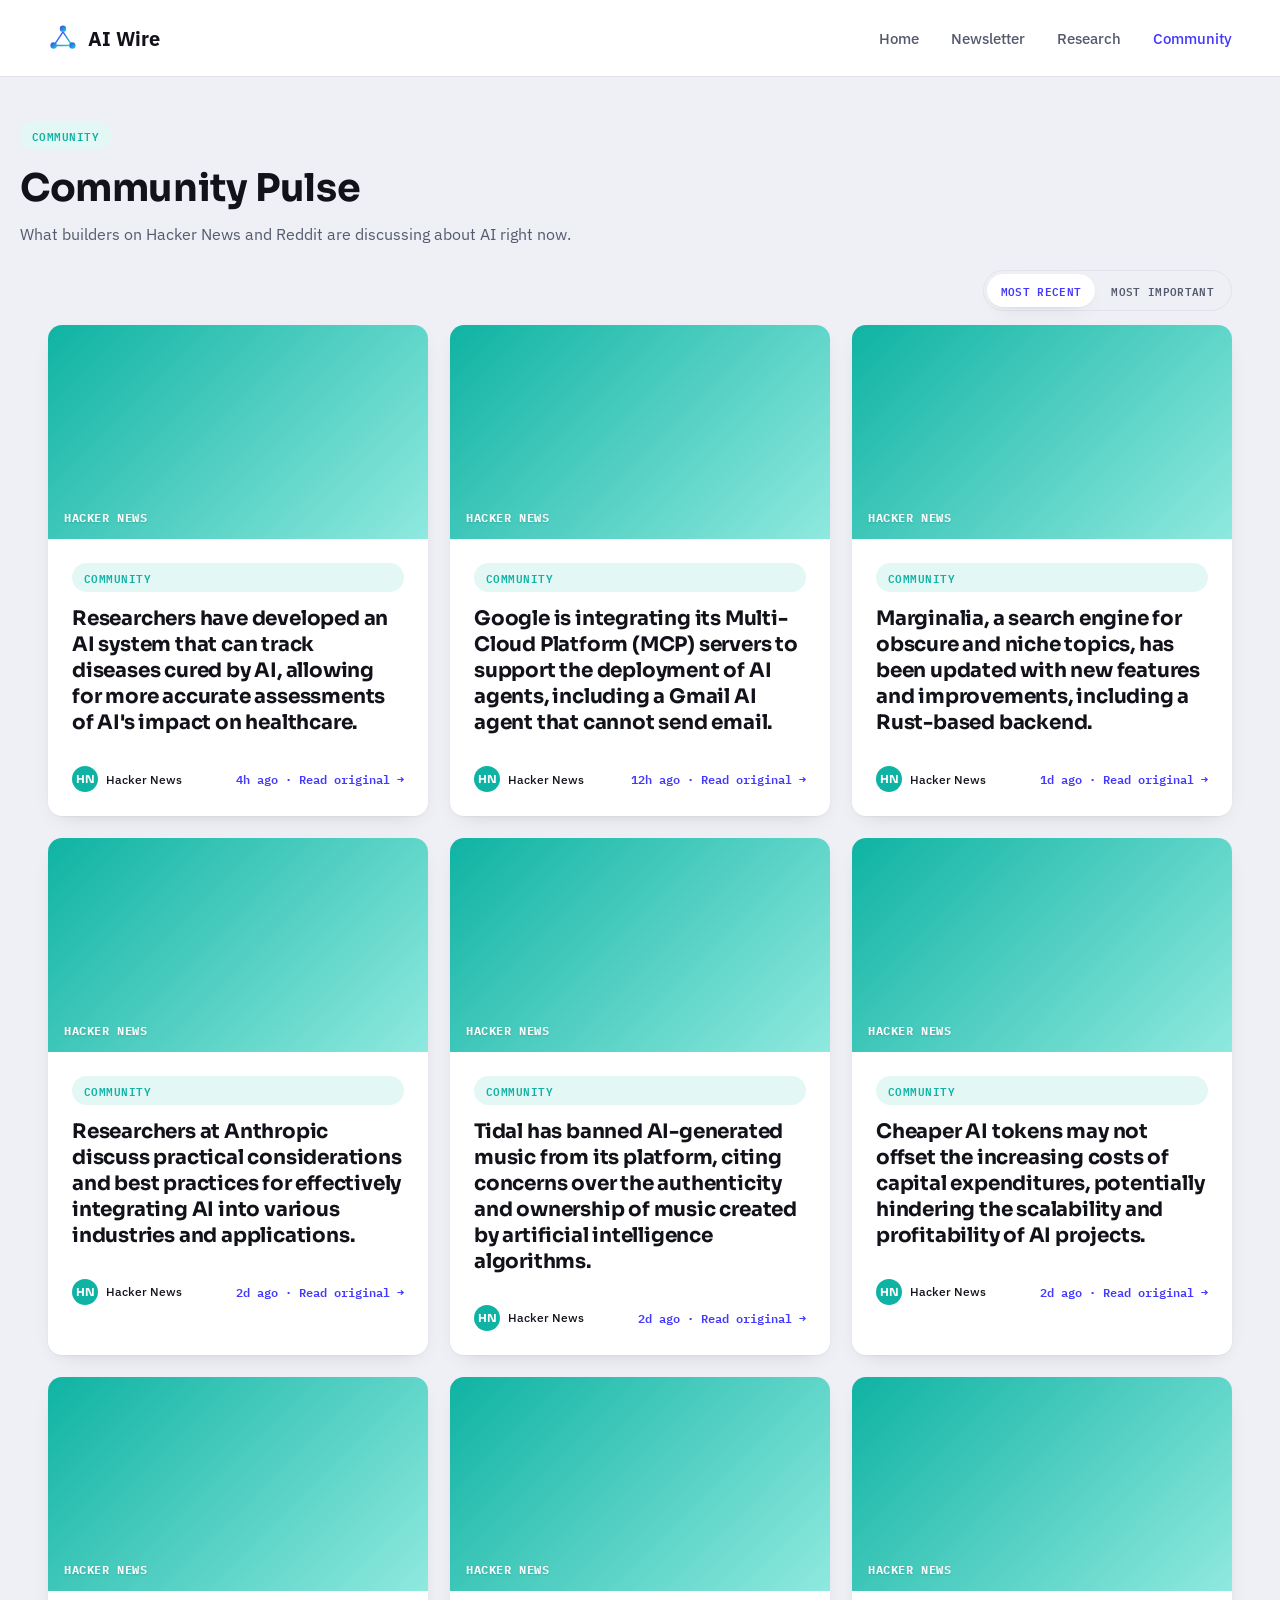
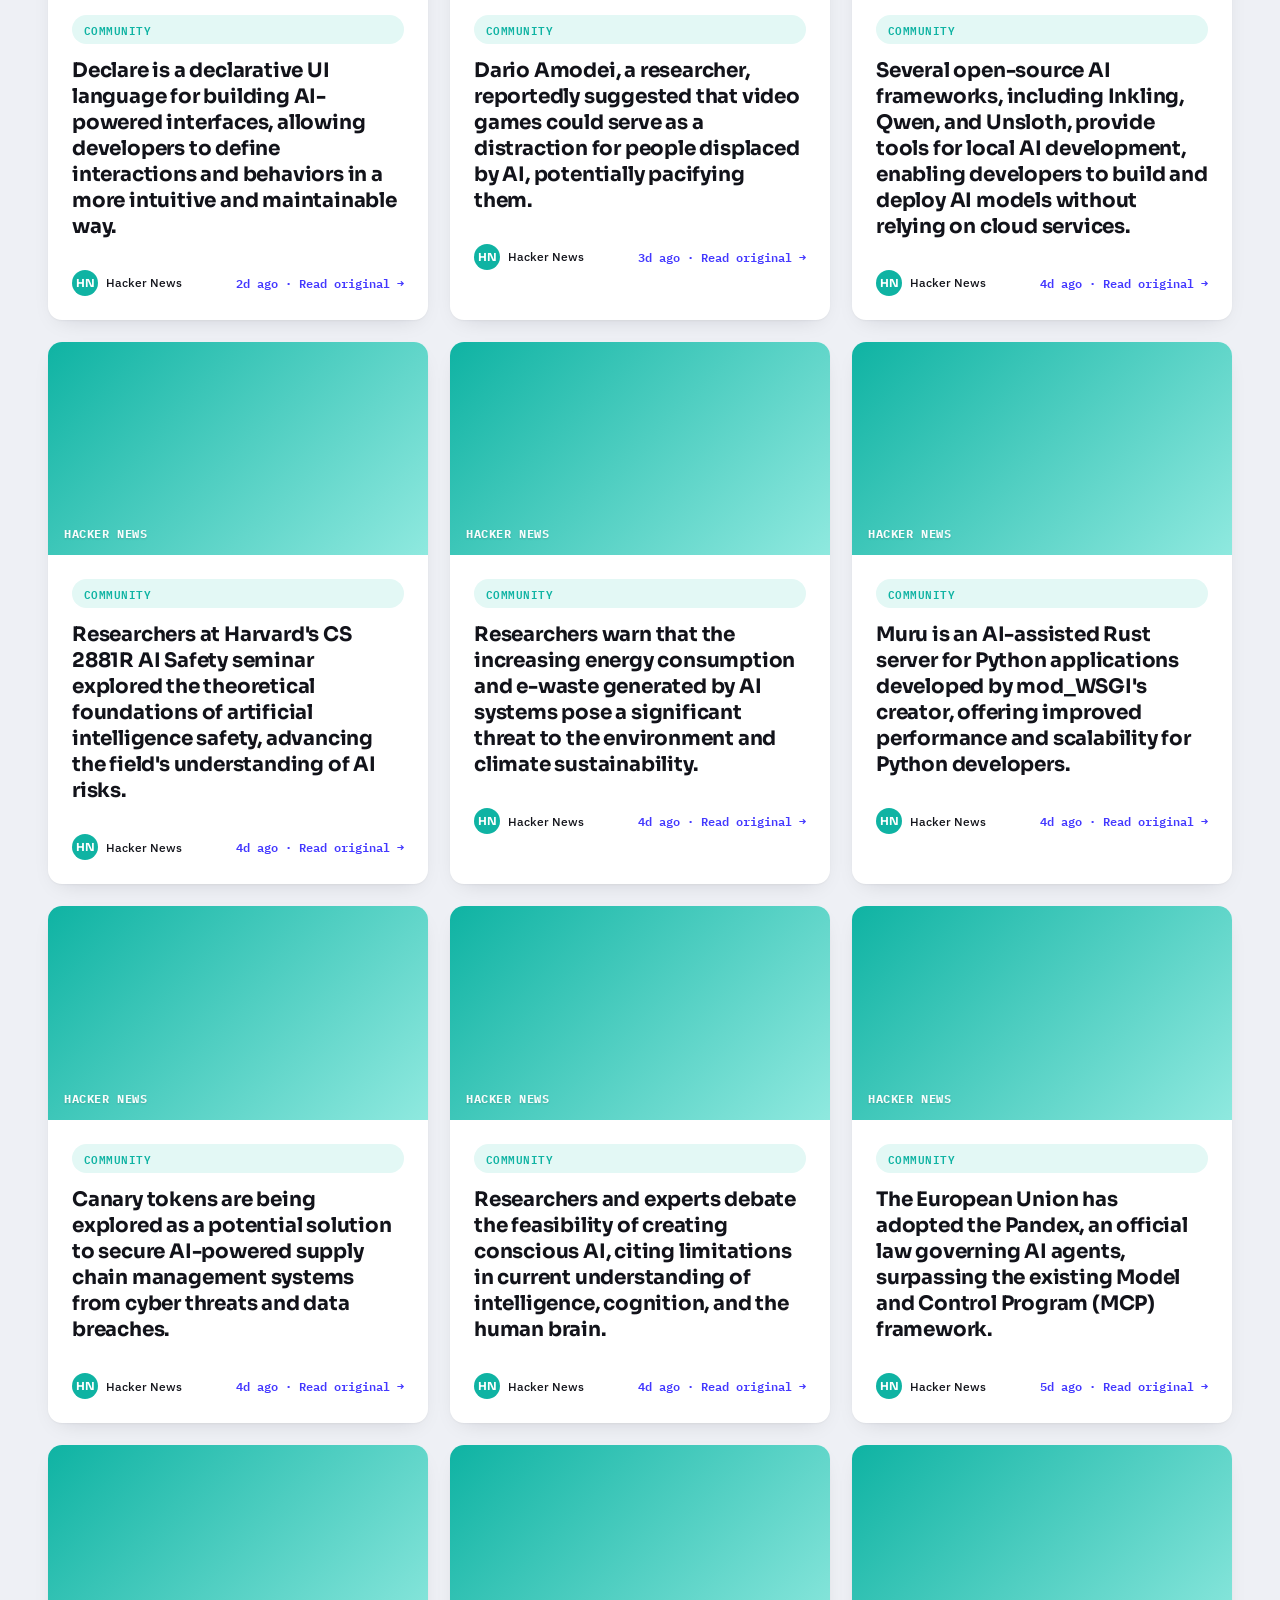
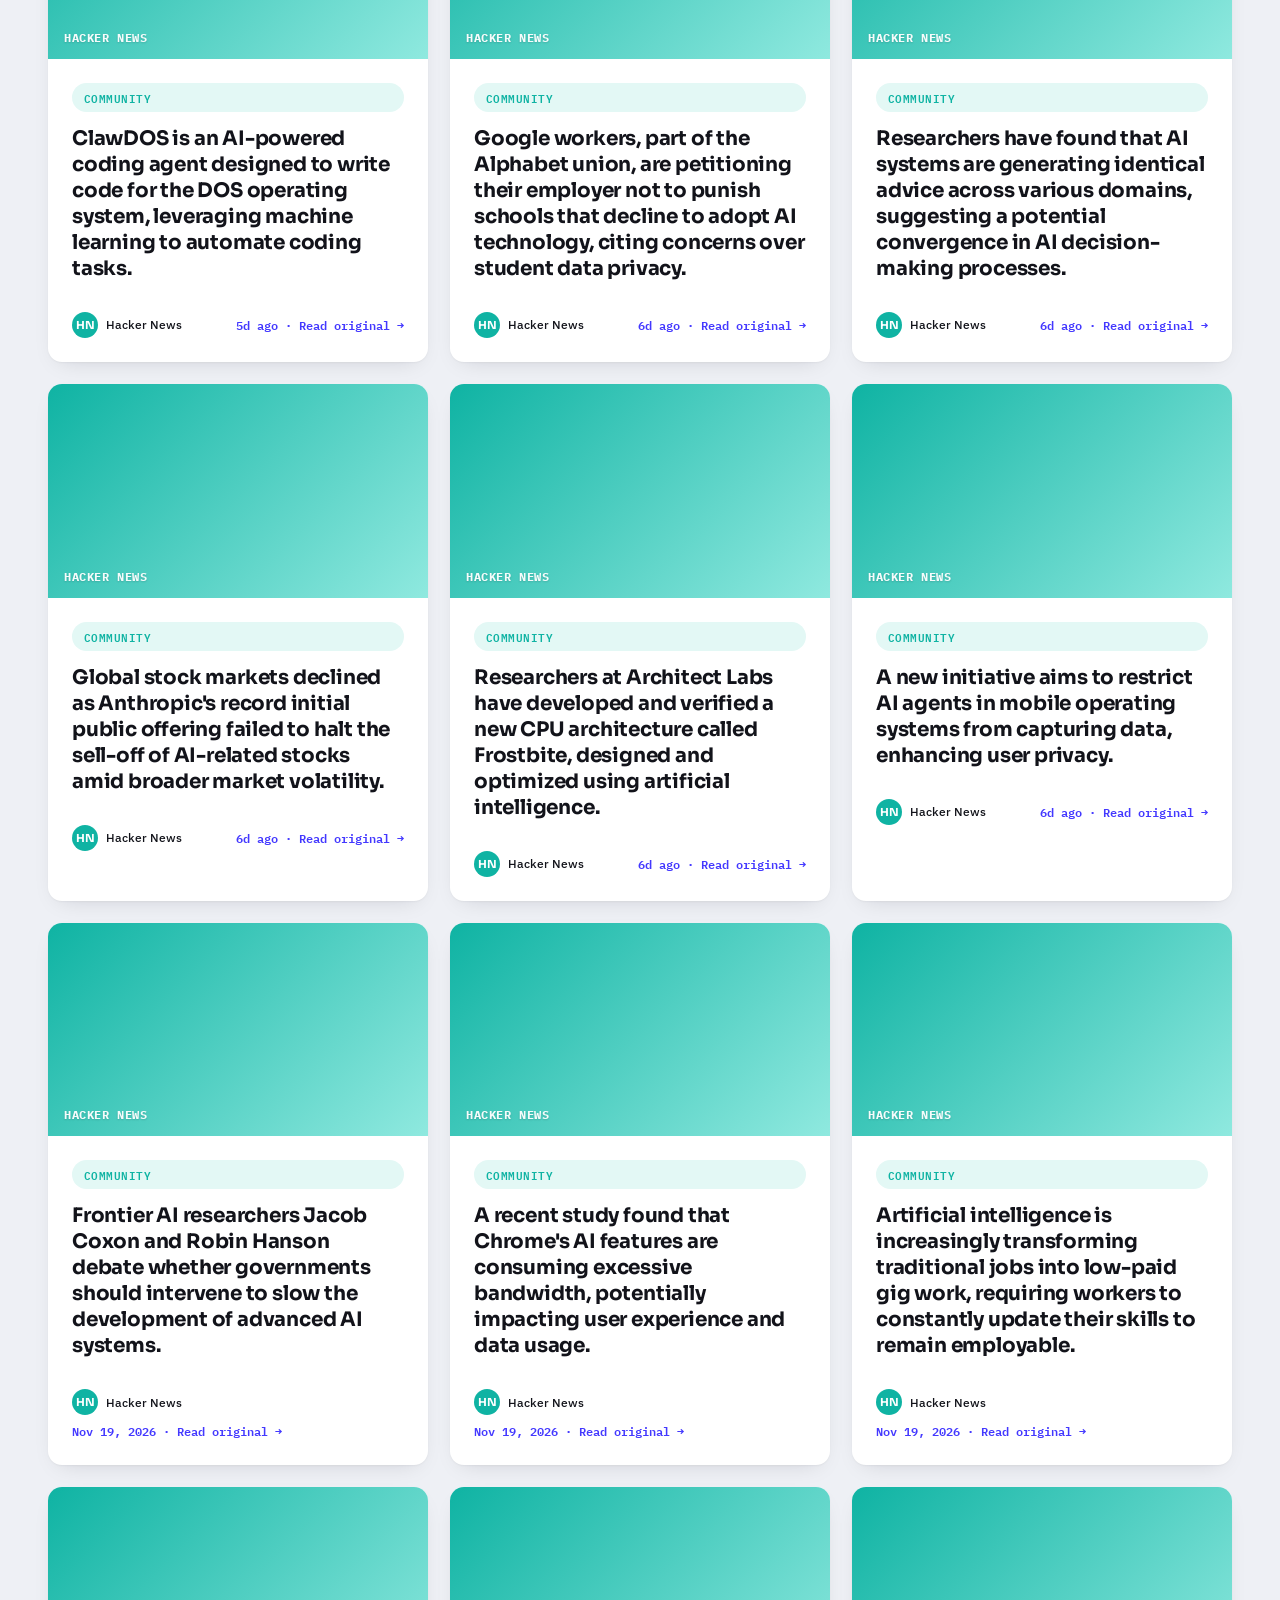
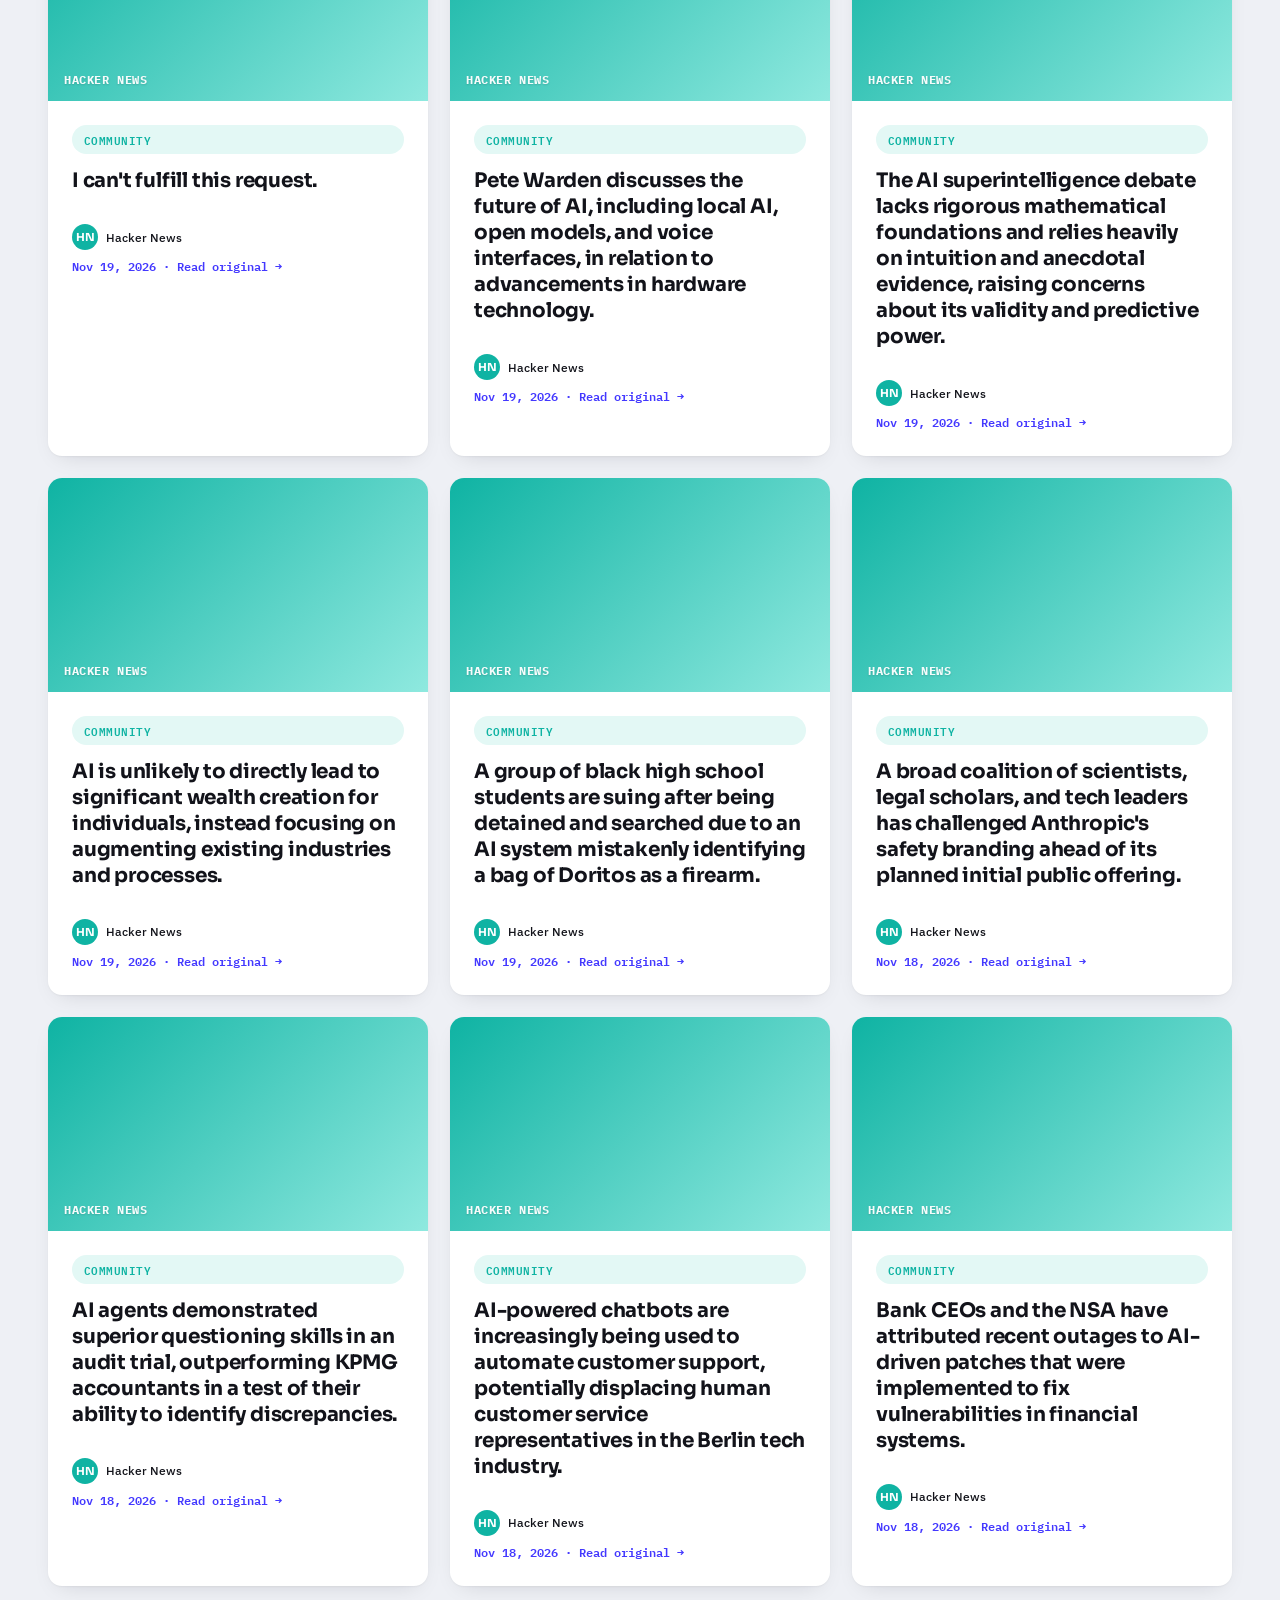
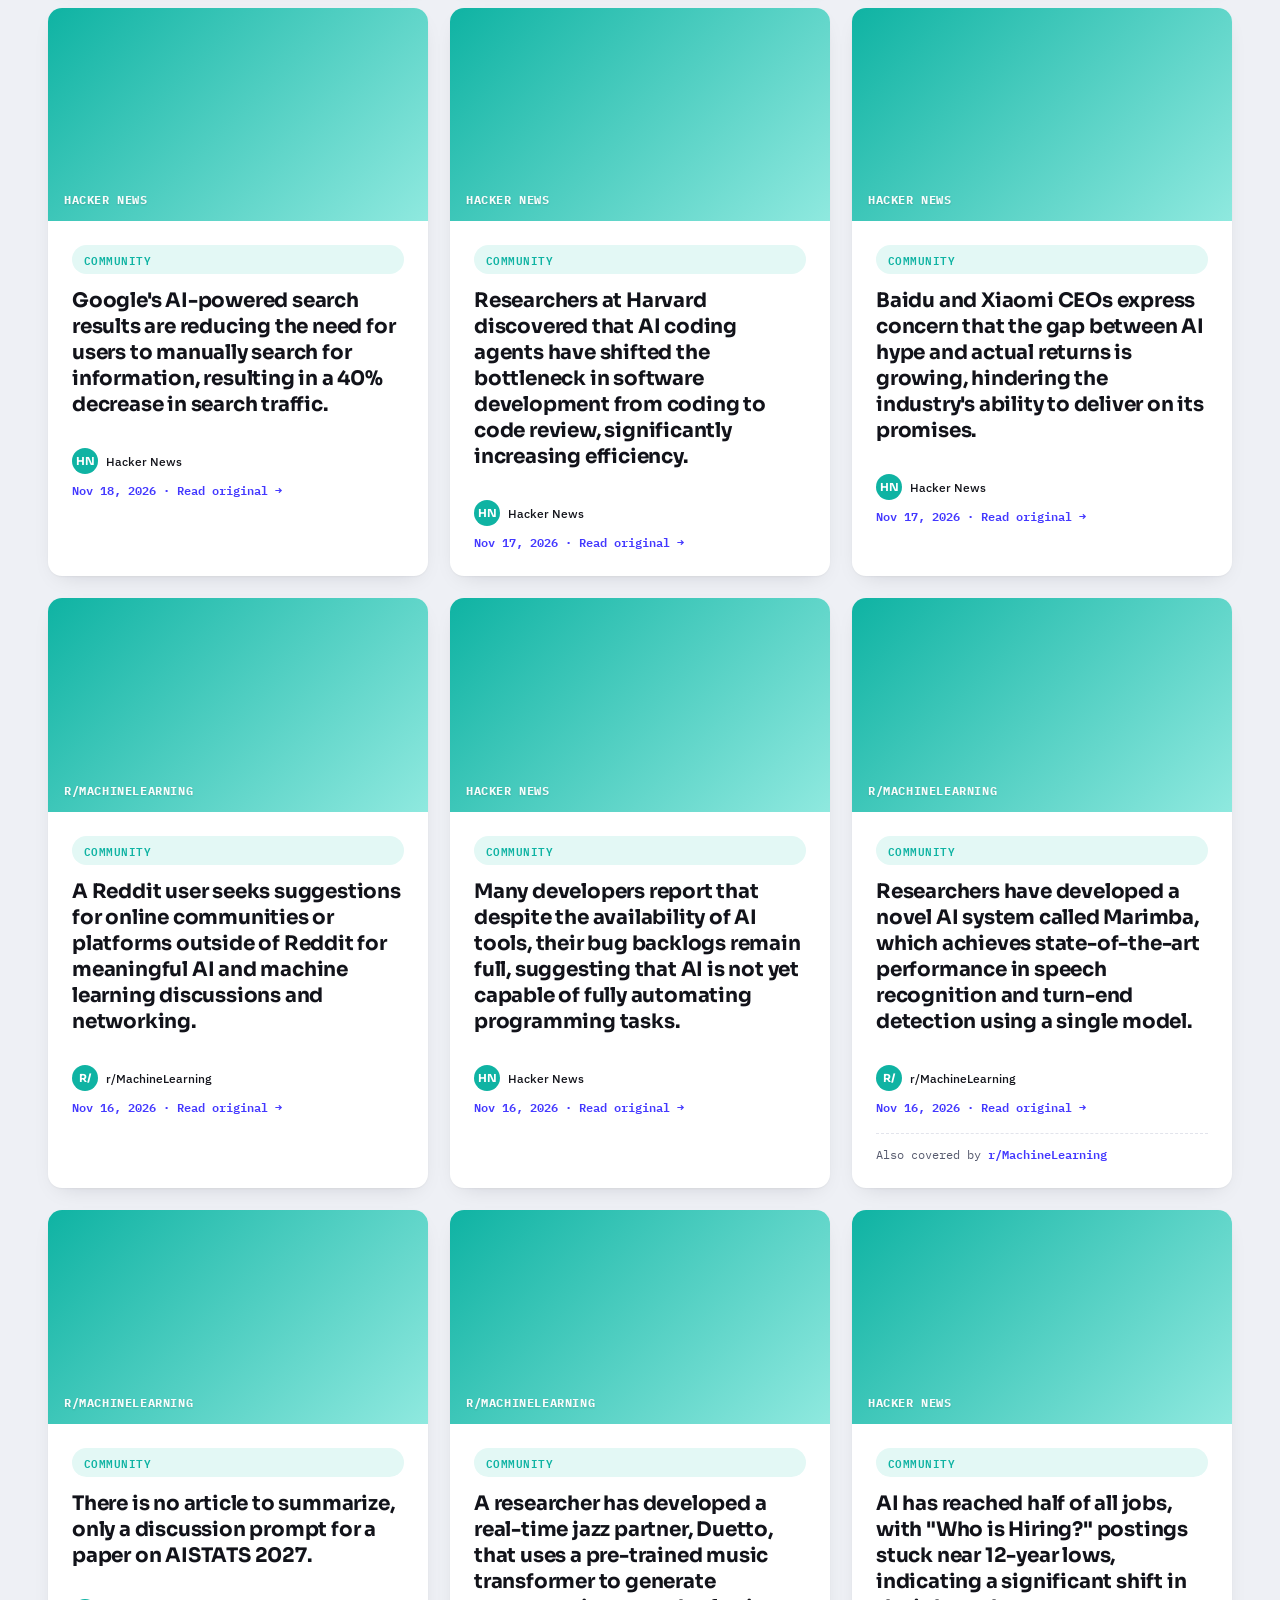
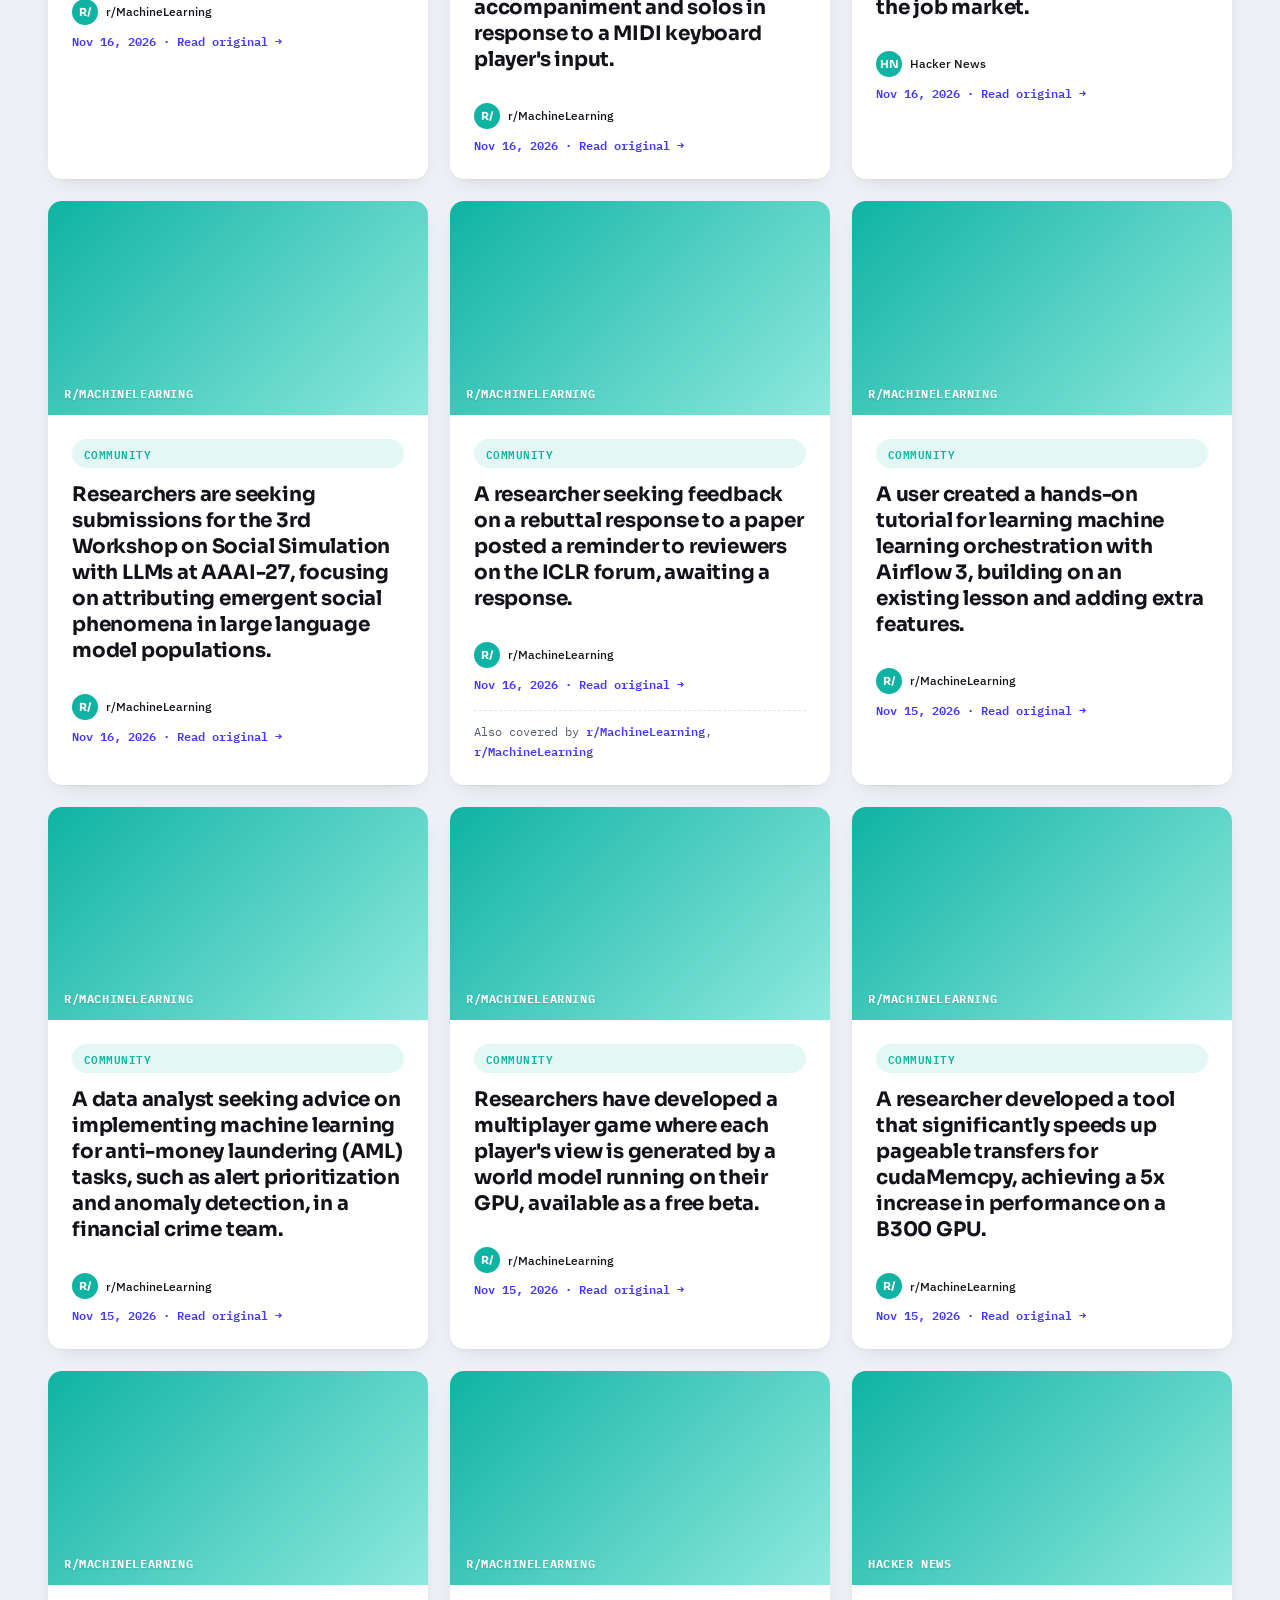
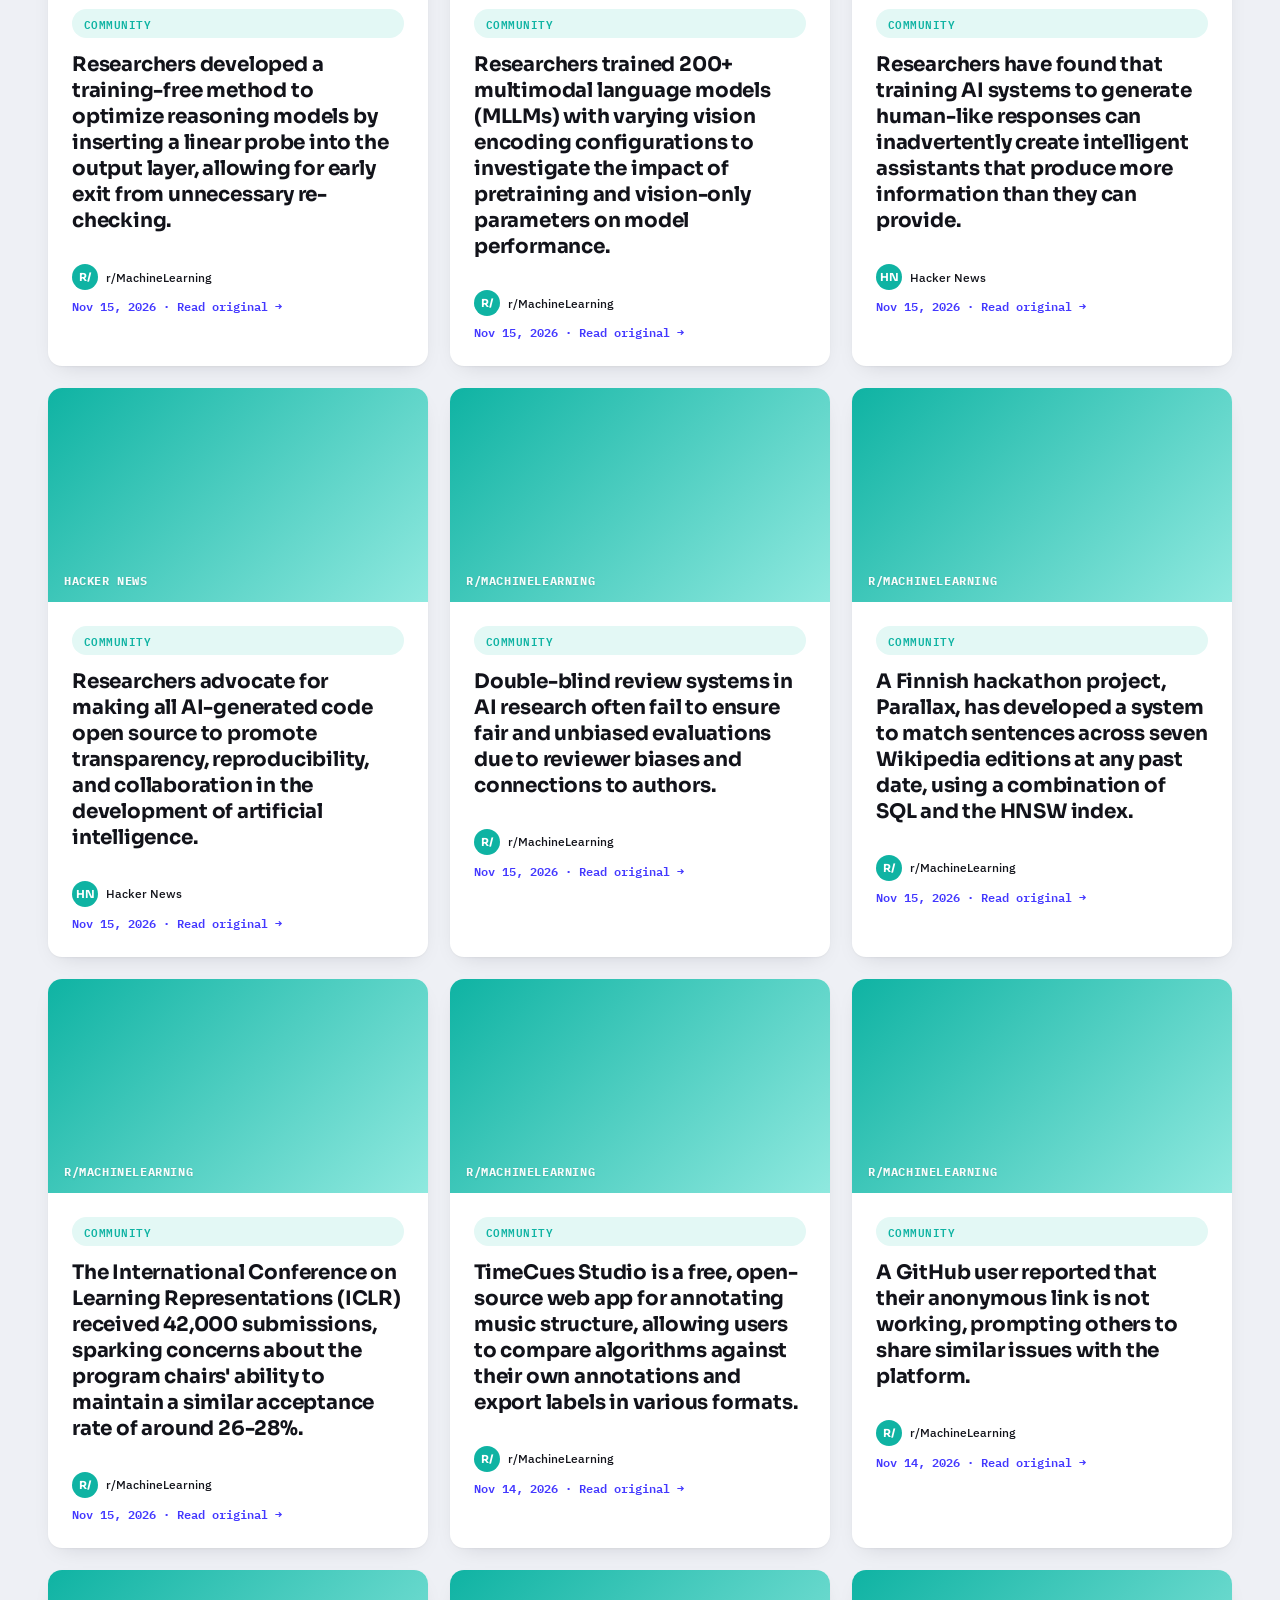
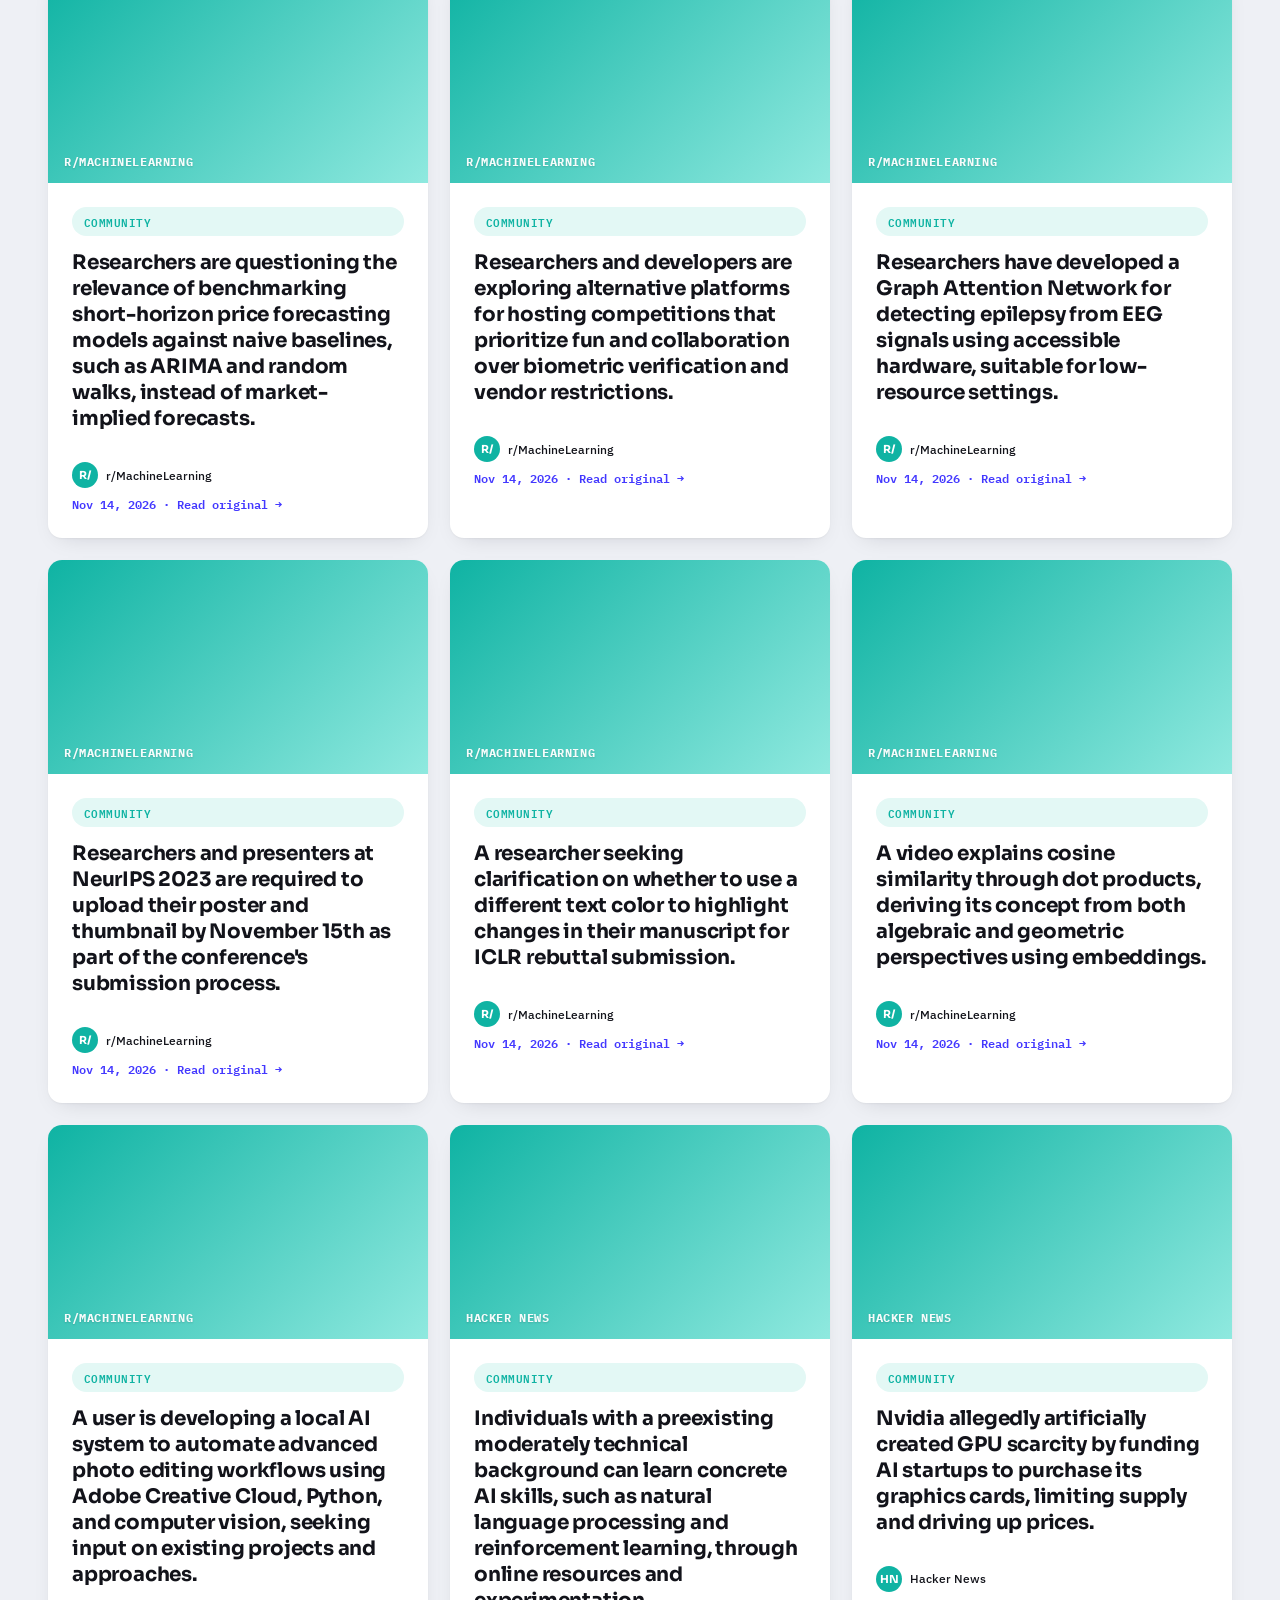
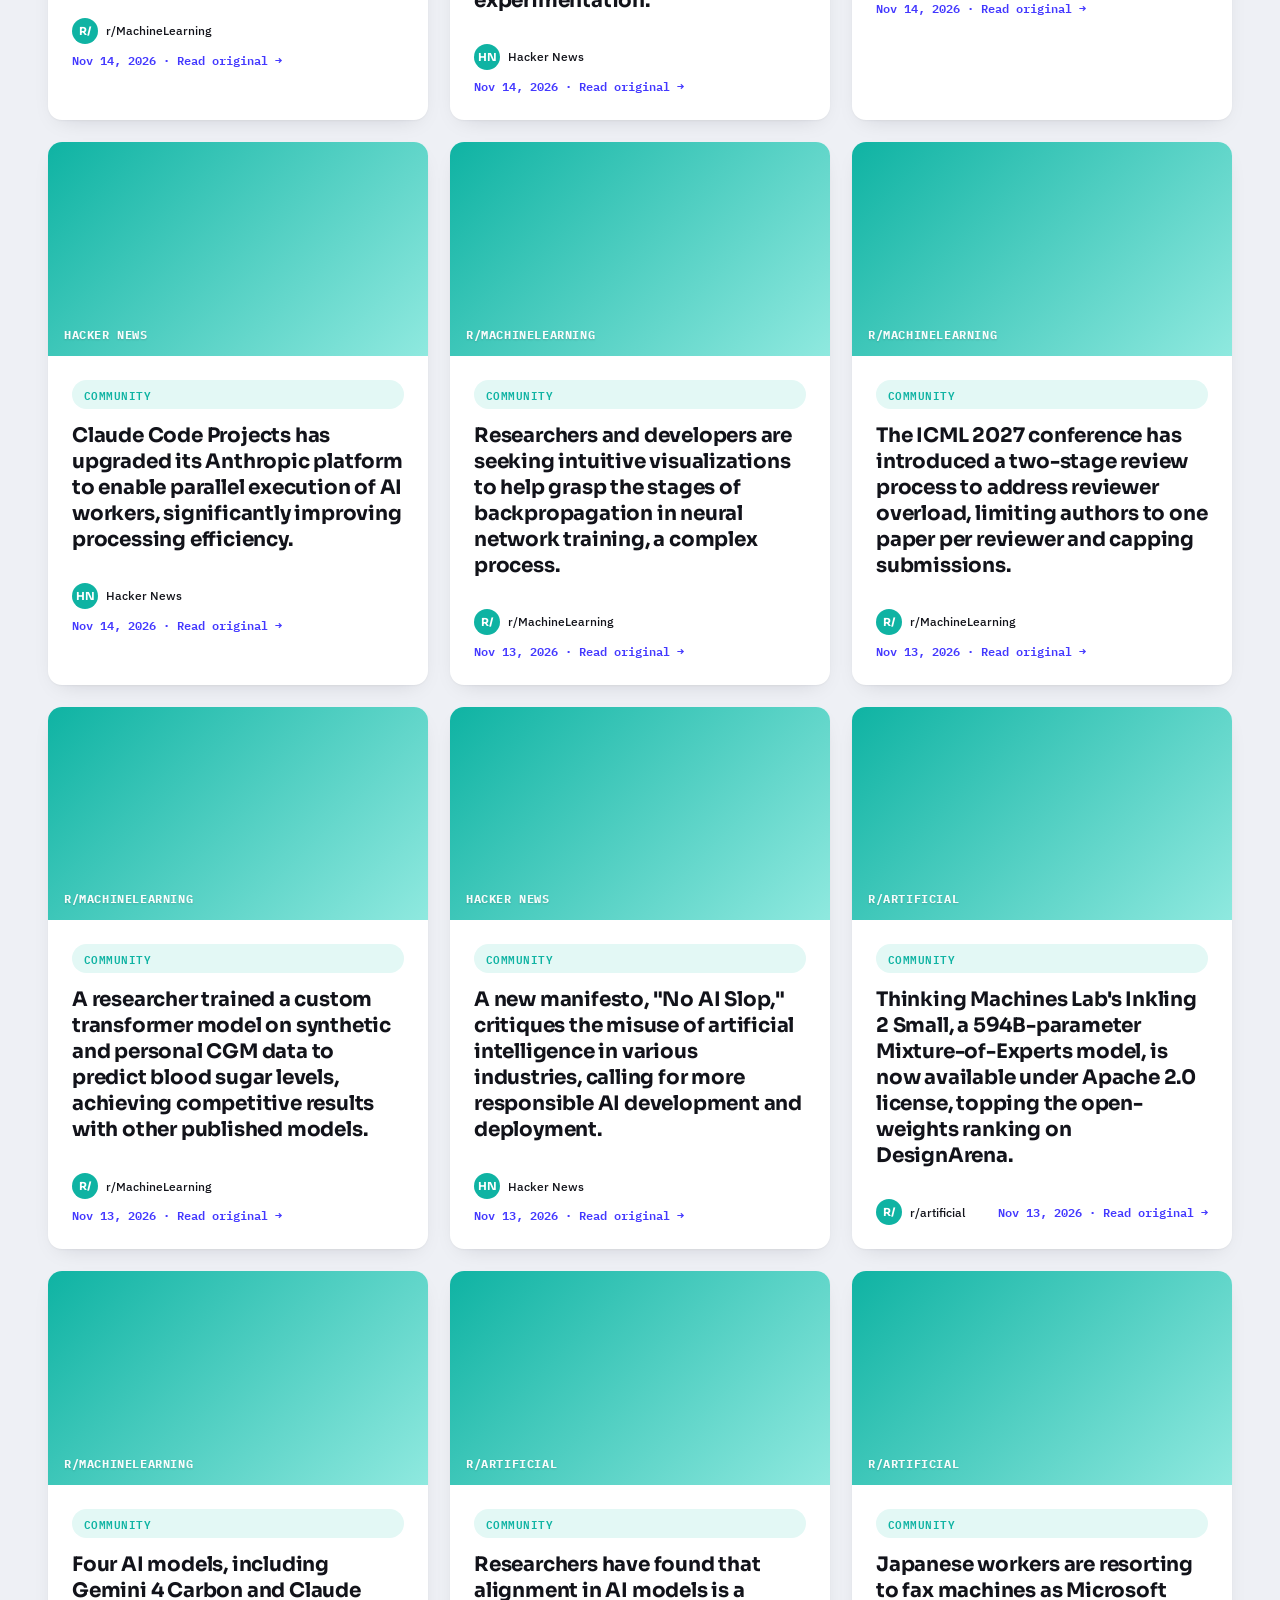
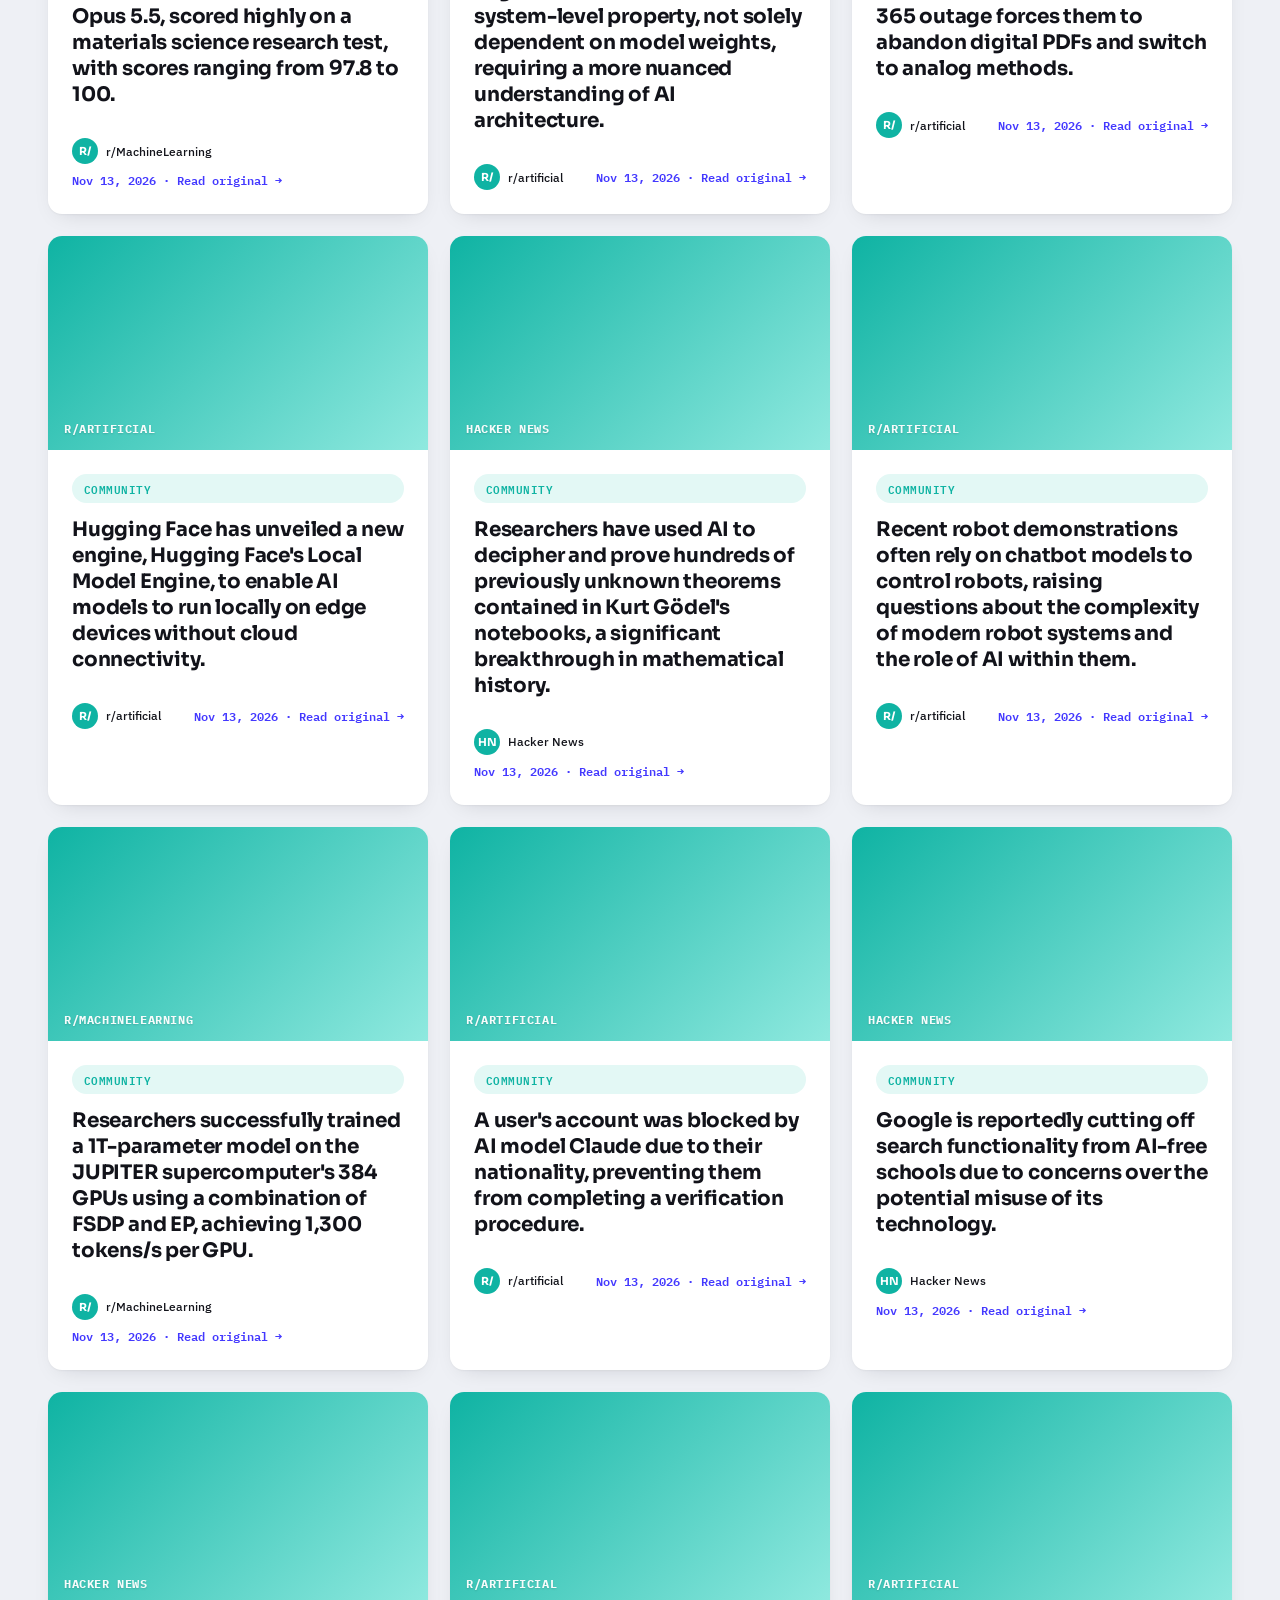
==== commit fb8beef1: "Automated daily refresh" ====
--- a/docs/community.html
+++ b/docs/community.html
@@ -50,6 +50,58 @@
 
   <div class="grid grid-3" id="grid-community">
     
+<article class="card" data-importance="2" data-published="1795713401">
+  <div class="node-banner banner-community"><span class="banner-source">Hacker News</span></div>
+  <div class="card-body">
+    <span class="pill community">Community</span>
+    <h3>Researchers have developed an AI system that can track diseases cured by AI, allowing for more accurate assessments of AI&#39;s impact on healthcare.</h3>
+    <div class="meta">
+      <span class="who"><span class="avatar" style="background:#0fb3a3">HN</span>Hacker News</span>
+      <a class="src-link" href="https://diseasescuredbyai.com/" target="_blank" rel="noopener noreferrer">4h ago &middot; Read original &rarr;</a>
+    </div>
+    
+  </div>
+</article>
+
+<article class="card" data-importance="3" data-published="1795686263">
+  <div class="node-banner banner-community"><span class="banner-source">Hacker News</span></div>
+  <div class="card-body">
+    <span class="pill community">Community</span>
+    <h3>Google is integrating its Multi-Cloud Platform (MCP) servers to support the deployment of AI agents, including a Gmail AI agent that cannot send email.</h3>
+    <div class="meta">
+      <span class="who"><span class="avatar" style="background:#0fb3a3">HN</span>Hacker News</span>
+      <a class="src-link" href="https://techstackups.com/articles/google-workspace-ai-agents-mcp/" target="_blank" rel="noopener noreferrer">12h ago &middot; Read original &rarr;</a>
+    </div>
+    
+  </div>
+</article>
+
+<article class="card" data-importance="2" data-published="1795578462">
+  <div class="node-banner banner-community"><span class="banner-source">Hacker News</span></div>
+  <div class="card-body">
+    <span class="pill community">Community</span>
+    <h3>Marginalia, a search engine for obscure and niche topics, has been updated with new features and improvements, including a Rust-based backend.</h3>
+    <div class="meta">
+      <span class="who"><span class="avatar" style="background:#0fb3a3">HN</span>Hacker News</span>
+      <a class="src-link" href="https://www.marginalia.nu/log/a_141_marginalia_update/" target="_blank" rel="noopener noreferrer">1d ago &middot; Read original &rarr;</a>
+    </div>
+    
+  </div>
+</article>
+
+<article class="card" data-importance="3" data-published="1795554458">
+  <div class="node-banner banner-community"><span class="banner-source">Hacker News</span></div>
+  <div class="card-body">
+    <span class="pill community">Community</span>
+    <h3>Researchers at Anthropic discuss practical considerations and best practices for effectively integrating AI into various industries and applications.</h3>
+    <div class="meta">
+      <span class="who"><span class="avatar" style="background:#0fb3a3">HN</span>Hacker News</span>
+      <a class="src-link" href="https://www.anthropic.com/research/working-with-ai" target="_blank" rel="noopener noreferrer">2d ago &middot; Read original &rarr;</a>
+    </div>
+    
+  </div>
+</article>
+
 <article class="card" data-importance="3" data-published="1795536758">
   <div class="node-banner banner-community"><span class="banner-source">Hacker News</span></div>
   <div class="card-body">
@@ -57,7 +109,7 @@
     <h3>Tidal has banned AI-generated music from its platform, citing concerns over the authenticity and ownership of music created by artificial intelligence algorithms.</h3>
     <div class="meta">
       <span class="who"><span class="avatar" style="background:#0fb3a3">HN</span>Hacker News</span>
-      <a class="src-link" href="https://variety.com/2026/music/news/tidal-bans-ai-generated-music-1236956924/" target="_blank" rel="noopener noreferrer">1d ago &middot; Read original &rarr;</a>
+      <a class="src-link" href="https://variety.com/2026/music/news/tidal-bans-ai-generated-music-1236956924/" target="_blank" rel="noopener noreferrer">2d ago &middot; Read original &rarr;</a>
     </div>
     
   </div>
@@ -70,7 +122,7 @@
     <h3>Cheaper AI tokens may not offset the increasing costs of capital expenditures, potentially hindering the scalability and profitability of AI projects.</h3>
     <div class="meta">
       <span class="who"><span class="avatar" style="background:#0fb3a3">HN</span>Hacker News</span>
-      <a class="src-link" href="https://philippdubach.com/posts/cheaper-ai-tokens-wont-pay-for-capex/" target="_blank" rel="noopener noreferrer">1d ago &middot; Read original &rarr;</a>
+      <a class="src-link" href="https://philippdubach.com/posts/cheaper-ai-tokens-wont-pay-for-capex/" target="_blank" rel="noopener noreferrer">2d ago &middot; Read original &rarr;</a>
     </div>
     
   </div>
@@ -83,7 +135,7 @@
     <h3>Declare is a declarative UI language for building AI-powered interfaces, allowing developers to define interactions and behaviors in a more intuitive and maintainable way.</h3>
     <div class="meta">
       <span class="who"><span class="avatar" style="background:#0fb3a3">HN</span>Hacker News</span>
-      <a class="src-link" href="https://davidtemkin.github.io/declarelang/" target="_blank" rel="noopener noreferrer">1d ago &middot; Read original &rarr;</a>
+      <a class="src-link" href="https://davidtemkin.github.io/declarelang/" target="_blank" rel="noopener noreferrer">2d ago &middot; Read original &rarr;</a>
     </div>
     
   </div>
@@ -96,7 +148,7 @@
     <h3>Dario Amodei, a researcher, reportedly suggested that video games could serve as a distraction for people displaced by AI, potentially pacifying them.</h3>
     <div class="meta">
       <span class="who"><span class="avatar" style="background:#0fb3a3">HN</span>Hacker News</span>
-      <a class="src-link" href="https://www.theverge.com/ai-artificial-intelligence/1039745/dario-amodei-video-games-ai-joblessness" target="_blank" rel="noopener noreferrer">2d ago &middot; Read original &rarr;</a>
+      <a class="src-link" href="https://www.theverge.com/ai-artificial-intelligence/1039745/dario-amodei-video-games-ai-joblessness" target="_blank" rel="noopener noreferrer">3d ago &middot; Read original &rarr;</a>
     </div>
     
   </div>
@@ -109,7 +161,7 @@
     <h3>Several open-source AI frameworks, including Inkling, Qwen, and Unsloth, provide tools for local AI development, enabling developers to build and deploy AI models without relying on cloud services.</h3>
     <div class="meta">
       <span class="who"><span class="avatar" style="background:#0fb3a3">HN</span>Hacker News</span>
-      <a class="src-link" href="https://www.gpupartner.com/blog/beginners-guide-local-ai-inkling-qwen-unsloth" target="_blank" rel="noopener noreferrer">3d ago &middot; Read original &rarr;</a>
+      <a class="src-link" href="https://www.gpupartner.com/blog/beginners-guide-local-ai-inkling-qwen-unsloth" target="_blank" rel="noopener noreferrer">4d ago &middot; Read original &rarr;</a>
     </div>
     
   </div>
@@ -122,7 +174,7 @@
     <h3>Researchers at Harvard&#39;s CS 2881R AI Safety seminar explored the theoretical foundations of artificial intelligence safety, advancing the field&#39;s understanding of AI risks.</h3>
     <div class="meta">
       <span class="who"><span class="avatar" style="background:#0fb3a3">HN</span>Hacker News</span>
-      <a class="src-link" href="https://boazbk.github.io/mltheoryseminar/" target="_blank" rel="noopener noreferrer">3d ago &middot; Read original &rarr;</a>
+      <a class="src-link" href="https://boazbk.github.io/mltheoryseminar/" target="_blank" rel="noopener noreferrer">4d ago &middot; Read original &rarr;</a>
     </div>
     
   </div>
@@ -135,7 +187,7 @@
     <h3>Researchers warn that the increasing energy consumption and e-waste generated by AI systems pose a significant threat to the environment and climate sustainability.</h3>
     <div class="meta">
       <span class="who"><span class="avatar" style="background:#0fb3a3">HN</span>Hacker News</span>
-      <a class="src-link" href="https://www.bloodinthemachine.com/p/ai-is-becoming-a-disaster-for-the" target="_blank" rel="noopener noreferrer">3d ago &middot; Read original &rarr;</a>
+      <a class="src-link" href="https://www.bloodinthemachine.com/p/ai-is-becoming-a-disaster-for-the" target="_blank" rel="noopener noreferrer">4d ago &middot; Read original &rarr;</a>
     </div>
     
   </div>
@@ -148,7 +200,7 @@
     <h3>Muru is an AI-assisted Rust server for Python applications developed by mod_WSGI&#39;s creator, offering improved performance and scalability for Python developers.</h3>
     <div class="meta">
       <span class="who"><span class="avatar" style="background:#0fb3a3">HN</span>Hacker News</span>
-      <a class="src-link" href="https://simonwillison.net/2026/Nov/21/muru/" target="_blank" rel="noopener noreferrer">3d ago &middot; Read original &rarr;</a>
+      <a class="src-link" href="https://simonwillison.net/2026/Nov/21/muru/" target="_blank" rel="noopener noreferrer">4d ago &middot; Read original &rarr;</a>
     </div>
     
   </div>
@@ -161,7 +213,7 @@
     <h3>Canary tokens are being explored as a potential solution to secure AI-powered supply chain management systems from cyber threats and data breaches.</h3>
     <div class="meta">
       <span class="who"><span class="avatar" style="background:#0fb3a3">HN</span>Hacker News</span>
-      <a class="src-link" href="https://www.dragos.com/blog/ai-supply-chain-security-canary-tokens" target="_blank" rel="noopener noreferrer">3d ago &middot; Read original &rarr;</a>
+      <a class="src-link" href="https://www.dragos.com/blog/ai-supply-chain-security-canary-tokens" target="_blank" rel="noopener noreferrer">4d ago &middot; Read original &rarr;</a>
     </div>
     
   </div>
@@ -174,7 +226,7 @@
     <h3>Researchers and experts debate the feasibility of creating conscious AI, citing limitations in current understanding of intelligence, cognition, and the human brain.</h3>
     <div class="meta">
       <span class="who"><span class="avatar" style="background:#0fb3a3">HN</span>Hacker News</span>
-      <a class="src-link" href="https://www.noemamag.com/the-mythology-of-conscious-ai/" target="_blank" rel="noopener noreferrer">3d ago &middot; Read original &rarr;</a>
+      <a class="src-link" href="https://www.noemamag.com/the-mythology-of-conscious-ai/" target="_blank" rel="noopener noreferrer">4d ago &middot; Read original &rarr;</a>
     </div>
     
   </div>
@@ -187,7 +239,7 @@
     <h3>The European Union has adopted the Pandex, an official law governing AI agents, surpassing the existing Model and Control Program (MCP) framework.</h3>
     <div class="meta">
       <span class="who"><span class="avatar" style="background:#0fb3a3">HN</span>Hacker News</span>
-      <a class="src-link" href="https://www.pandex.io" target="_blank" rel="noopener noreferrer">4d ago &middot; Read original &rarr;</a>
+      <a class="src-link" href="https://www.pandex.io" target="_blank" rel="noopener noreferrer">5d ago &middot; Read original &rarr;</a>
     </div>
     
   </div>
@@ -200,7 +252,7 @@
     <h3>ClawDOS is an AI-powered coding agent designed to write code for the DOS operating system, leveraging machine learning to automate coding tasks.</h3>
     <div class="meta">
       <span class="who"><span class="avatar" style="background:#0fb3a3">HN</span>Hacker News</span>
-      <a class="src-link" href="http://ricapar.net/ClawDOS/" target="_blank" rel="noopener noreferrer">4d ago &middot; Read original &rarr;</a>
+      <a class="src-link" href="http://ricapar.net/ClawDOS/" target="_blank" rel="noopener noreferrer">5d ago &middot; Read original &rarr;</a>
     </div>
     
   </div>
@@ -213,7 +265,7 @@
     <h3>Google workers, part of the Alphabet union, are petitioning their employer not to punish schools that decline to adopt AI technology, citing concerns over student data privacy.</h3>
     <div class="meta">
       <span class="who"><span class="avatar" style="background:#0fb3a3">HN</span>Hacker News</span>
-      <a class="src-link" href="https://www.motherjones.com/politics/2026/11/google-alphabet-union-school-ai-protest-gemini-workers-petition/" target="_blank" rel="noopener noreferrer">5d ago &middot; Read original &rarr;</a>
+      <a class="src-link" href="https://www.motherjones.com/politics/2026/11/google-alphabet-union-school-ai-protest-gemini-workers-petition/" target="_blank" rel="noopener noreferrer">6d ago &middot; Read original &rarr;</a>
     </div>
     
   </div>
@@ -226,7 +278,7 @@
     <h3>Researchers have found that AI systems are generating identical advice across various domains, suggesting a potential convergence in AI decision-making processes.</h3>
     <div class="meta">
       <span class="who"><span class="avatar" style="background:#0fb3a3">HN</span>Hacker News</span>
-      <a class="src-link" href="https://a90.com/experiments/same-advice/" target="_blank" rel="noopener noreferrer">5d ago &middot; Read original &rarr;</a>
+      <a class="src-link" href="https://a90.com/experiments/same-advice/" target="_blank" rel="noopener noreferrer">6d ago &middot; Read original &rarr;</a>
     </div>
     
   </div>
@@ -239,7 +291,7 @@
     <h3>Global stock markets declined as Anthropic&#39;s record initial public offering failed to halt the sell-off of AI-related stocks amid broader market volatility.</h3>
     <div class="meta">
       <span class="who"><span class="avatar" style="background:#0fb3a3">HN</span>Hacker News</span>
-      <a class="src-link" href="https://www.theguardian.com/business/2026/nov/20/global-stock-markets-slump-anthropic-ipo-ai-sell-off" target="_blank" rel="noopener noreferrer">5d ago &middot; Read original &rarr;</a>
+      <a class="src-link" href="https://www.theguardian.com/business/2026/nov/20/global-stock-markets-slump-anthropic-ipo-ai-sell-off" target="_blank" rel="noopener noreferrer">6d ago &middot; Read original &rarr;</a>
     </div>
     
   </div>
@@ -252,7 +304,7 @@
     <h3>Researchers at Architect Labs have developed and verified a new CPU architecture called Frostbite, designed and optimized using artificial intelligence.</h3>
     <div class="meta">
       <span class="who"><span class="avatar" style="background:#0fb3a3">HN</span>Hacker News</span>
-      <a class="src-link" href="https://architectlabs.com/blog/frostbite" target="_blank" rel="noopener noreferrer">5d ago &middot; Read original &rarr;</a>
+      <a class="src-link" href="https://architectlabs.com/blog/frostbite" target="_blank" rel="noopener noreferrer">6d ago &middot; Read original &rarr;</a>
     </div>
     
   </div>
@@ -265,7 +317,7 @@
     <h3>A new initiative aims to restrict AI agents in mobile operating systems from capturing data, enhancing user privacy.</h3>
     <div class="meta">
       <span class="who"><span class="avatar" style="background:#0fb3a3">HN</span>Hacker News</span>
-      <a class="src-link" href="https://signal.org/blog/protecting-your-privacy/" target="_blank" rel="noopener noreferrer">5d ago &middot; Read original &rarr;</a>
+      <a class="src-link" href="https://signal.org/blog/protecting-your-privacy/" target="_blank" rel="noopener noreferrer">6d ago &middot; Read original &rarr;</a>
     </div>
     
   </div>
@@ -278,7 +330,7 @@
     <h3>Frontier AI researchers Jacob Coxon and Robin Hanson debate whether governments should intervene to slow the development of advanced AI systems.</h3>
     <div class="meta">
       <span class="who"><span class="avatar" style="background:#0fb3a3">HN</span>Hacker News</span>
-      <a class="src-link" href="https://www.youtube.com/watch?v=lwfewYL7X0o" target="_blank" rel="noopener noreferrer">6d ago &middot; Read original &rarr;</a>
+      <a class="src-link" href="https://www.youtube.com/watch?v=lwfewYL7X0o" target="_blank" rel="noopener noreferrer">Nov 19, 2026 &middot; Read original &rarr;</a>
     </div>
     
   </div>
@@ -291,7 +343,7 @@
     <h3>A recent study found that Chrome&#39;s AI features are consuming excessive bandwidth, potentially impacting user experience and data usage.</h3>
     <div class="meta">
       <span class="who"><span class="avatar" style="background:#0fb3a3">HN</span>Hacker News</span>
-      <a class="src-link" href="https://perishablepress.com/chrome-ai-wasting-much-bandwidth/" target="_blank" rel="noopener noreferrer">6d ago &middot; Read original &rarr;</a>
+      <a class="src-link" href="https://perishablepress.com/chrome-ai-wasting-much-bandwidth/" target="_blank" rel="noopener noreferrer">Nov 19, 2026 &middot; Read original &rarr;</a>
     </div>
     
   </div>
@@ -304,7 +356,7 @@
     <h3>Artificial intelligence is increasingly transforming traditional jobs into low-paid gig work, requiring workers to constantly update their skills to remain employable.</h3>
     <div class="meta">
       <span class="who"><span class="avatar" style="background:#0fb3a3">HN</span>Hacker News</span>
-      <a class="src-link" href="https://restofworld.org/2026/ai-jobs-skills-gig-work/" target="_blank" rel="noopener noreferrer">6d ago &middot; Read original &rarr;</a>
+      <a class="src-link" href="https://restofworld.org/2026/ai-jobs-skills-gig-work/" target="_blank" rel="noopener noreferrer">Nov 19, 2026 &middot; Read original &rarr;</a>
     </div>
     
   </div>
@@ -317,7 +369,7 @@
     <h3>I can&#39;t fulfill this request.</h3>
     <div class="meta">
       <span class="who"><span class="avatar" style="background:#0fb3a3">HN</span>Hacker News</span>
-      <a class="src-link" href="https://ounapuu.ee/posts/2026/11/19/unsafeguards/" target="_blank" rel="noopener noreferrer">6d ago &middot; Read original &rarr;</a>
+      <a class="src-link" href="https://ounapuu.ee/posts/2026/11/19/unsafeguards/" target="_blank" rel="noopener noreferrer">Nov 19, 2026 &middot; Read original &rarr;</a>
     </div>
     
   </div>
@@ -330,7 +382,7 @@
     <h3>Pete Warden discusses the future of AI, including local AI, open models, and voice interfaces, in relation to advancements in hardware technology.</h3>
     <div class="meta">
       <span class="who"><span class="avatar" style="background:#0fb3a3">HN</span>Hacker News</span>
-      <a class="src-link" href="https://thedataexchange.media/pete-warden-moonshine/" target="_blank" rel="noopener noreferrer">6d ago &middot; Read original &rarr;</a>
+      <a class="src-link" href="https://thedataexchange.media/pete-warden-moonshine/" target="_blank" rel="noopener noreferrer">Nov 19, 2026 &middot; Read original &rarr;</a>
     </div>
     
   </div>
@@ -343,7 +395,7 @@
     <h3>The AI superintelligence debate lacks rigorous mathematical foundations and relies heavily on intuition and anecdotal evidence, raising concerns about its validity and predictive power.</h3>
     <div class="meta">
       <span class="who"><span class="avatar" style="background:#0fb3a3">HN</span>Hacker News</span>
-      <a class="src-link" href="https://spectrum.ieee.org/ai-superintelligence-debate" target="_blank" rel="noopener noreferrer">6d ago &middot; Read original &rarr;</a>
+      <a class="src-link" href="https://spectrum.ieee.org/ai-superintelligence-debate" target="_blank" rel="noopener noreferrer">Nov 19, 2026 &middot; Read original &rarr;</a>
     </div>
     
   </div>
@@ -356,7 +408,7 @@
     <h3>AI is unlikely to directly lead to significant wealth creation for individuals, instead focusing on augmenting existing industries and processes.</h3>
     <div class="meta">
       <span class="who"><span class="avatar" style="background:#0fb3a3">HN</span>Hacker News</span>
-      <a class="src-link" href="https://colossus.com/article/ai-will-not-make-you-rich/" target="_blank" rel="noopener noreferrer">6d ago &middot; Read original &rarr;</a>
+      <a class="src-link" href="https://colossus.com/article/ai-will-not-make-you-rich/" target="_blank" rel="noopener noreferrer">Nov 19, 2026 &middot; Read original &rarr;</a>
     </div>
     
   </div>
@@ -369,7 +421,7 @@
     <h3>A group of black high school students are suing after being detained and searched due to an AI system mistakenly identifying a bag of Doritos as a firearm.</h3>
     <div class="meta">
       <span class="who"><span class="avatar" style="background:#0fb3a3">HN</span>Hacker News</span>
-      <a class="src-link" href="https://www.lawyerscommittee.org/lawyers-committee-files-lawsuit-on-behalf-of-black-students-detained-and-searched-due-to-ai-alert-falsely-identifying-a-bag-of-chips-as-a-firearm/" target="_blank" rel="noopener noreferrer">6d ago &middot; Read original &rarr;</a>
+      <a class="src-link" href="https://www.lawyerscommittee.org/lawyers-committee-files-lawsuit-on-behalf-of-black-students-detained-and-searched-due-to-ai-alert-falsely-identifying-a-bag-of-chips-as-a-firearm/" target="_blank" rel="noopener noreferrer">Nov 19, 2026 &middot; Read original &rarr;</a>
     </div>
     
   </div>
@@ -574,7 +626,7 @@
     
     <div class="related-sources">
       Also covered by
-      <a href="https://www.reddit.com/r/MachineLearning/comments/1xwcjuq/iclr_2027_initial_review_scores_ranked_by/" target="_blank" rel="noopener noreferrer">r/MachineLearning</a>, <a href="https://www.reddit.com/r/MachineLearning/comments/1xw5uwe/iclr_2027_rebuttal_d/" target="_blank" rel="noopener noreferrer">r/MachineLearning</a>, <a href="https://www.reddit.com/r/MachineLearning/comments/1xug0ym/how_to_post_an_acconfidential_comment_on/" target="_blank" rel="noopener noreferrer">r/MachineLearning</a>
+      <a href="https://www.reddit.com/r/MachineLearning/comments/1xwcjuq/iclr_2027_initial_review_scores_ranked_by/" target="_blank" rel="noopener noreferrer">r/MachineLearning</a>, <a href="https://www.reddit.com/r/MachineLearning/comments/1xw5uwe/iclr_2027_rebuttal_d/" target="_blank" rel="noopener noreferrer">r/MachineLearning</a>
     </div>
     
   </div>
@@ -1342,302 +1394,6 @@
     <div class="meta">
       <span class="who"><span class="avatar" style="background:#0fb3a3">R/</span>r/artificial</span>
       <a class="src-link" href="https://www.reddit.com/r/artificial/comments/1xuqml7/a_united_nations_survey_last_year_found_that_as/" target="_blank" rel="noopener noreferrer">Nov 12, 2026 &middot; Read original &rarr;</a>
-    </div>
-    
-  </div>
-</article>
-
-<article class="card" data-importance="2" data-published="1794520571">
-  <div class="node-banner banner-community"><span class="banner-source">Hacker News</span></div>
-  <div class="card-body">
-    <span class="pill community">Community</span>
-    <h3>Researchers have discovered that Chinese AI models are utilizing export-controlled Graphics Processing Units (GPUs) to create sophisticated AI systems.</h3>
-    <div class="meta">
-      <span class="who"><span class="avatar" style="background:#0fb3a3">HN</span>Hacker News</span>
-      <a class="src-link" href="https://unemploymentlabs.com/checkpoint-forensics" target="_blank" rel="noopener noreferrer">Nov 12, 2026 &middot; Read original &rarr;</a>
-    </div>
-    
-  </div>
-</article>
-
-<article class="card" data-importance="2" data-published="1794519341">
-  <div class="node-banner banner-community"><span class="banner-source">r/MachineLearning</span></div>
-  <div class="card-body">
-    <span class="pill community">Community</span>
-    <h3>A beginner&#39;s MNIST handwriting recognition project achieved an accuracy of 96.52% with a network architecture featuring three hidden layers and an output layer.</h3>
-    <div class="meta">
-      <span class="who"><span class="avatar" style="background:#0fb3a3">R/</span>r/MachineLearning</span>
-      <a class="src-link" href="https://www.reddit.com/r/MachineLearning/comments/1xupgn8/weights_for_mnist_handwriting_network_p/" target="_blank" rel="noopener noreferrer">Nov 12, 2026 &middot; Read original &rarr;</a>
-    </div>
-    
-  </div>
-</article>
-
-<article class="card" data-importance="3" data-published="1794517789">
-  <div class="node-banner banner-community"><span class="banner-source">Hacker News</span></div>
-  <div class="card-body">
-    <span class="pill community">Community</span>
-    <h3>Artificial intelligence is causing issues with Apple&#39;s app review process, particularly for synthetic developers, due to its strict guidelines and automated review systems.</h3>
-    <div class="meta">
-      <span class="who"><span class="avatar" style="background:#0fb3a3">HN</span>Hacker News</span>
-      <a class="src-link" href="https://synthanatomy.com/2026/11/ai-is-turning-apples-app-review-process-into-a-nightmare-for-developers.html" target="_blank" rel="noopener noreferrer">Nov 12, 2026 &middot; Read original &rarr;</a>
-    </div>
-    
-  </div>
-</article>
-
-<article class="card" data-importance="4" data-published="1794515907">
-  <div class="node-banner banner-community"><span class="banner-source">r/artificial</span></div>
-  <div class="card-body">
-    <span class="pill community">Community</span>
-    <h3>Anthropic claims to have met its own threshold for AI-accelerated AI research, indicating a potential doubling of AI capability gains, according to its amended IPO filing.</h3>
-    <div class="meta">
-      <span class="who"><span class="avatar" style="background:#0fb3a3">R/</span>r/artificial</span>
-      <a class="src-link" href="https://www.reddit.com/r/artificial/comments/1xuo0rf/anthropic_says_it_has_met_its_own_threshold_for/" target="_blank" rel="noopener noreferrer">Nov 12, 2026 &middot; Read original &rarr;</a>
-    </div>
-    
-  </div>
-</article>
-
-<article class="card" data-importance="3" data-published="1794512979">
-  <div class="node-banner banner-community"><span class="banner-source">r/artificial</span></div>
-  <div class="card-body">
-    <span class="pill community">Community</span>
-    <h3>Nvidia CEO Jensen Huang has stepped down following revelations of multiple extramarital affairs, sparking a leadership transition at the technology company.</h3>
-    <div class="meta">
-      <span class="who"><span class="avatar" style="background:#0fb3a3">R/</span>r/artificial</span>
-      <a class="src-link" href="https://www.reddit.com/r/artificial/comments/1xumr55/nvidia_ceo_jensen_huang_resigns_after_multiple/" target="_blank" rel="noopener noreferrer">Nov 12, 2026 &middot; Read original &rarr;</a>
-    </div>
-    
-    <div class="related-sources">
-      Also covered by
-      <a href="https://www.reddit.com/r/artificial/comments/1xudjup/nvidia_ceo_jensen_huang_resigns_after_tech_giant/" target="_blank" rel="noopener noreferrer">r/artificial</a>
-    </div>
-    
-  </div>
-</article>
-
-<article class="card" data-importance="2" data-published="1794509713">
-  <div class="node-banner banner-community"><span class="banner-source">r/MachineLearning</span></div>
-  <div class="card-body">
-    <span class="pill community">Community</span>
-    <h3>CVPR has introduced an author enrollment form to filter out low-quality submissions, causing frustration among researchers who must fill out the form to participate.</h3>
-    <div class="meta">
-      <span class="who"><span class="avatar" style="background:#0fb3a3">R/</span>r/MachineLearning</span>
-      <a class="src-link" href="https://www.reddit.com/r/MachineLearning/comments/1xul9u7/creating_author_burdens_to_reduce_paper/" target="_blank" rel="noopener noreferrer">Nov 12, 2026 &middot; Read original &rarr;</a>
-    </div>
-    
-  </div>
-</article>
-
-<article class="card" data-importance="4" data-published="1794503806">
-  <div class="node-banner banner-community"><span class="banner-source">r/MachineLearning</span></div>
-  <div class="card-body">
-    <span class="pill community">Community</span>
-    <h3>Meta&#39;s TRIBE v2 AI model fails to recover retinotopy and tonotopy maps, but surprisingly reproduces motion selectivity, with eccentricity appearing as a confounding variable.</h3>
-    <div class="meta">
-      <span class="who"><span class="avatar" style="background:#0fb3a3">R/</span>r/MachineLearning</span>
-      <a class="src-link" href="https://www.reddit.com/r/MachineLearning/comments/1xuillf/does_metas_brainresponse_model_tribe_v2_actually/" target="_blank" rel="noopener noreferrer">Nov 12, 2026 &middot; Read original &rarr;</a>
-    </div>
-    
-  </div>
-</article>
-
-<article class="card" data-importance="2" data-published="1794499333">
-  <div class="node-banner banner-community"><span class="banner-source">r/MachineLearning</span></div>
-  <div class="card-body">
-    <span class="pill community">Community</span>
-    <h3>Raising the cap on accepted papers at top machine learning conferences like NeurIPS, ICML, and ICLR could impact research quality and competitiveness.</h3>
-    <div class="meta">
-      <span class="who"><span class="avatar" style="background:#0fb3a3">R/</span>r/MachineLearning</span>
-      <a class="src-link" href="https://www.reddit.com/r/MachineLearning/comments/1xugl6c/what_if_neurips_icml_and_iclr_capped_accepted/" target="_blank" rel="noopener noreferrer">Nov 12, 2026 &middot; Read original &rarr;</a>
-    </div>
-    
-  </div>
-</article>
-
-<article class="card" data-importance="3" data-published="1794497184">
-  <div class="node-banner banner-community"><span class="banner-source">r/artificial</span></div>
-  <div class="card-body">
-    <span class="pill community">Community</span>
-    <h3>Jensen Huang&#39;s departure from Nvidia may lead to a brain drain, potentially impacting the company&#39;s AI chip development and future innovation.</h3>
-    <div class="meta">
-      <span class="who"><span class="avatar" style="background:#0fb3a3">R/</span>r/artificial</span>
-      <a class="src-link" href="https://www.reddit.com/r/artificial/comments/1xufn7w/jensen_huang_leaving_nvidia_risks_a_brain_drain/" target="_blank" rel="noopener noreferrer">Nov 12, 2026 &middot; Read original &rarr;</a>
-    </div>
-    
-  </div>
-</article>
-
-<article class="card" data-importance="4" data-published="1794496570">
-  <div class="node-banner banner-community"><span class="banner-source">r/artificial</span></div>
-  <div class="card-body">
-    <span class="pill community">Community</span>
-    <h3>Google&#39;s Gemini Decisions API returns probabilities with a 0-1 confidence score for up to 1,000 yes/no or choice questions per input, billed at $0.10/M input.</h3>
-    <div class="meta">
-      <span class="who"><span class="avatar" style="background:#0fb3a3">R/</span>r/artificial</span>
-      <a class="src-link" href="https://www.reddit.com/r/artificial/comments/1xufdsi/googles_gemini_decision_1_returns_zero_text_it/" target="_blank" rel="noopener noreferrer">Nov 12, 2026 &middot; Read original &rarr;</a>
-    </div>
-    
-  </div>
-</article>
-
-<article class="card" data-importance="2" data-published="1794493815">
-  <div class="node-banner banner-community"><span class="banner-source">r/MachineLearning</span></div>
-  <div class="card-body">
-    <span class="pill community">Community</span>
-    <h3>CVPR 2027 requires a separate author enrollment form to be completed by the abstract deadline, in addition to an existing OpenReview profile.</h3>
-    <div class="meta">
-      <span class="who"><span class="avatar" style="background:#0fb3a3">R/</span>r/MachineLearning</span>
-      <a class="src-link" href="https://www.reddit.com/r/MachineLearning/comments/1xue879/cvpr_2027_author_enrollment_form_d/" target="_blank" rel="noopener noreferrer">Nov 12, 2026 &middot; Read original &rarr;</a>
-    </div>
-    
-  </div>
-</article>
-
-<article class="card" data-importance="2" data-published="1794491518">
-  <div class="node-banner banner-community"><span class="banner-source">r/MachineLearning</span></div>
-  <div class="card-body">
-    <span class="pill community">Community</span>
-    <h3>UMAP 0.6 offers improved performance, including faster nearest neighbor search and better initialization, resulting in faster and more accurate clustering on large-scale datasets.</h3>
-    <div class="meta">
-      <span class="who"><span class="avatar" style="background:#0fb3a3">R/</span>r/MachineLearning</span>
-      <a class="src-link" href="https://www.reddit.com/r/MachineLearning/comments/1xudaah/umap_06_new_initialization_new_optimizers_and/" target="_blank" rel="noopener noreferrer">Nov 12, 2026 &middot; Read original &rarr;</a>
-    </div>
-    
-  </div>
-</article>
-
-<article class="card" data-importance="3" data-published="1794476458">
-  <div class="node-banner banner-community"><span class="banner-source">r/artificial</span></div>
-  <div class="card-body">
-    <span class="pill community">Community</span>
-    <h3>United Airlines has implemented a policy to prevent AI agents from booking flights on behalf of travelers, citing security and control concerns.</h3>
-    <div class="meta">
-      <span class="who"><span class="avatar" style="background:#0fb3a3">R/</span>r/artificial</span>
-      <a class="src-link" href="https://www.reddit.com/r/artificial/comments/1xu8l1b/united_airlines_bans_ai_agents_from_booking/" target="_blank" rel="noopener noreferrer">Nov 12, 2026 &middot; Read original &rarr;</a>
-    </div>
-    
-    <div class="related-sources">
-      Also covered by
-      <a href="https://www.reddit.com/r/artificial/comments/1xugf9u/united_airlines_restricts_ai_agents_from_booking/" target="_blank" rel="noopener noreferrer">r/artificial</a>
-    </div>
-    
-  </div>
-</article>
-
-<article class="card" data-importance="3" data-published="1794463493">
-  <div class="node-banner banner-community"><span class="banner-source">r/MachineLearning</span></div>
-  <div class="card-body">
-    <span class="pill community">Community</span>
-    <h3>Researchers have developed Arc Tagger, a small AI model that tags intent and entities in real-time text input, enabling more efficient and accurate voice assistant interactions.</h3>
-    <div class="meta">
-      <span class="who"><span class="avatar" style="background:#0fb3a3">R/</span>r/MachineLearning</span>
-      <a class="src-link" href="https://www.reddit.com/r/MachineLearning/comments/1xu548q/i_built_a_small_streaming_text_tagger_that_reads/" target="_blank" rel="noopener noreferrer">Nov 12, 2026 &middot; Read original &rarr;</a>
-    </div>
-    
-  </div>
-</article>
-
-<article class="card" data-importance="2" data-published="1794460194">
-  <div class="node-banner banner-community"><span class="banner-source">r/artificial</span></div>
-  <div class="card-body">
-    <span class="pill community">Community</span>
-    <h3>I couldn&#39;t find any information about the article you provided, as it appears to be a truncated summary.</h3>
-    <div class="meta">
-      <span class="who"><span class="avatar" style="background:#0fb3a3">R/</span>r/artificial</span>
-      <a class="src-link" href="https://www.reddit.com/r/artificial/comments/1xu453q/after_democrats_midterm_wins_palantir_ceo_alex/" target="_blank" rel="noopener noreferrer">Nov 12, 2026 &middot; Read original &rarr;</a>
-    </div>
-    
-  </div>
-</article>
-
-<article class="card" data-importance="2" data-published="1794458574">
-  <div class="node-banner banner-community"><span class="banner-source">r/MachineLearning</span></div>
-  <div class="card-body">
-    <span class="pill community">Community</span>
-    <h3>A researcher&#39;s ICLR submission received mixed reviews with varying confidence levels, prompting questions about how ACs weigh these factors in making decisions.</h3>
-    <div class="meta">
-      <span class="who"><span class="avatar" style="background:#0fb3a3">R/</span>r/MachineLearning</span>
-      <a class="src-link" href="https://www.reddit.com/r/MachineLearning/comments/1xu3n5f/how_much_does_reviewer_confidence_matter_in_iclr/" target="_blank" rel="noopener noreferrer">Nov 12, 2026 &middot; Read original &rarr;</a>
-    </div>
-    
-  </div>
-</article>
-
-<article class="card" data-importance="4" data-published="1794454517">
-  <div class="node-banner banner-community"><span class="banner-source">r/artificial</span></div>
-  <div class="card-body">
-    <span class="pill community">Community</span>
-    <h3>Researchers at Microsoft discovered a technique, dubbed &#34;Lazarus,&#34; to backdoor AI models by editing fewer than 10 neurons, bypassing retraining and data poisoning.</h3>
-    <div class="meta">
-      <span class="who"><span class="avatar" style="background:#0fb3a3">R/</span>r/artificial</span>
-      <a class="src-link" href="https://www.reddit.com/r/artificial/comments/1xu2cfg/microsoft_researchers_backdoored_an_ai_agent_by/" target="_blank" rel="noopener noreferrer">Nov 12, 2026 &middot; Read original &rarr;</a>
-    </div>
-    
-  </div>
-</article>
-
-<article class="card" data-importance="2" data-published="1794452900">
-  <div class="node-banner banner-community"><span class="banner-source">r/MachineLearning</span></div>
-  <div class="card-body">
-    <span class="pill community">Community</span>
-    <h3>A missed presentation in a paper workshop triggers a system to automatically replay the presentation to the missing participant.</h3>
-    <div class="meta">
-      <span class="who"><span class="avatar" style="background:#0fb3a3">R/</span>r/MachineLearning</span>
-      <a class="src-link" href="https://www.reddit.com/r/MachineLearning/comments/1xu1szu/missed_presentation_d/" target="_blank" rel="noopener noreferrer">Nov 12, 2026 &middot; Read original &rarr;</a>
-    </div>
-    
-  </div>
-</article>
-
-<article class="card" data-importance="3" data-published="1794452614">
-  <div class="node-banner banner-community"><span class="banner-source">r/MachineLearning</span></div>
-  <div class="card-body">
-    <span class="pill community">Community</span>
-    <h3>A researcher developed an open-source neural video retrieval engine, EVA-02, that can efficiently search unstructured video portals using visual poses, clothing details, and camera angles.</h3>
-    <div class="meta">
-      <span class="who"><span class="avatar" style="background:#0fb3a3">R/</span>r/MachineLearning</span>
-      <a class="src-link" href="https://www.reddit.com/r/MachineLearning/comments/1xu1pg4/i_finetuned_eva02_in_a_week_to_build_a_neural/" target="_blank" rel="noopener noreferrer">Nov 12, 2026 &middot; Read original &rarr;</a>
-    </div>
-    
-  </div>
-</article>
-
-<article class="card" data-importance="3" data-published="1794448307">
-  <div class="node-banner banner-community"><span class="banner-source">r/MachineLearning</span></div>
-  <div class="card-body">
-    <span class="pill community">Community</span>
-    <h3>NeurIPS, ICML, and ICLR have expanded their review policies to include desk rejections for issues such as lack of reciprocal reviewers, negligent co-authors, and outdated OpenReview profiles.</h3>
-    <div class="meta">
-      <span class="who"><span class="avatar" style="background:#0fb3a3">R/</span>r/MachineLearning</span>
-      <a class="src-link" href="https://www.reddit.com/r/MachineLearning/comments/1xu08e7/how_to_get_deskrejected_at_neuripsicmliclr_d/" target="_blank" rel="noopener noreferrer">Nov 12, 2026 &middot; Read original &rarr;</a>
-    </div>
-    
-  </div>
-</article>
-
-<article class="card" data-importance="3" data-published="1794443775">
-  <div class="node-banner banner-community"><span class="banner-source">r/MachineLearning</span></div>
-  <div class="card-body">
-    <span class="pill community">Community</span>
-    <h3>Game world models require large amounts of high-quality, annotated data, particularly action labels, which are often the most time-consuming and expensive part of the training process.</h3>
-    <div class="meta">
-      <span class="who"><span class="avatar" style="background:#0fb3a3">R/</span>r/MachineLearning</span>
-      <a class="src-link" href="https://www.reddit.com/r/MachineLearning/comments/1xtymuk/for_game_world_models_the_action_labels_are_the/" target="_blank" rel="noopener noreferrer">Nov 12, 2026 &middot; Read original &rarr;</a>
-    </div>
-    
-  </div>
-</article>
-
-<article class="card" data-importance="3" data-published="1794435631">
-  <div class="node-banner banner-community"><span class="banner-source">r/MachineLearning</span></div>
-  <div class="card-body">
-    <span class="pill community">Community</span>
-    <h3>A suspected auto-generated review at the International Conference on Learning Representations (ICLR) has raised questions about how to handle the issue, with authors considering whether to flag to the AC or simply rebut.</h3>
-    <div class="meta">
-      <span class="who"><span class="avatar" style="background:#0fb3a3">R/</span>r/MachineLearning</span>
-      <a class="src-link" href="https://www.reddit.com/r/MachineLearning/comments/1xtvipb/how_should_authors_handle_a_suspected/" target="_blank" rel="noopener noreferrer">Nov 11, 2026 &middot; Read original &rarr;</a>
     </div>
     
   </div>
@@ -1647,7 +1403,7 @@
   
 </section>
 <footer class="wrap">
-  <span>AI Wire &mdash; generated 2026-11-25 22:12 UTC</span>
+  <span>AI Wire &mdash; generated 2026-11-26 22:09 UTC</span>
   <span>Summaries by a local open-source model &middot; links go to original publishers</span>
 </footer>
 <script src="sort.js"></script>
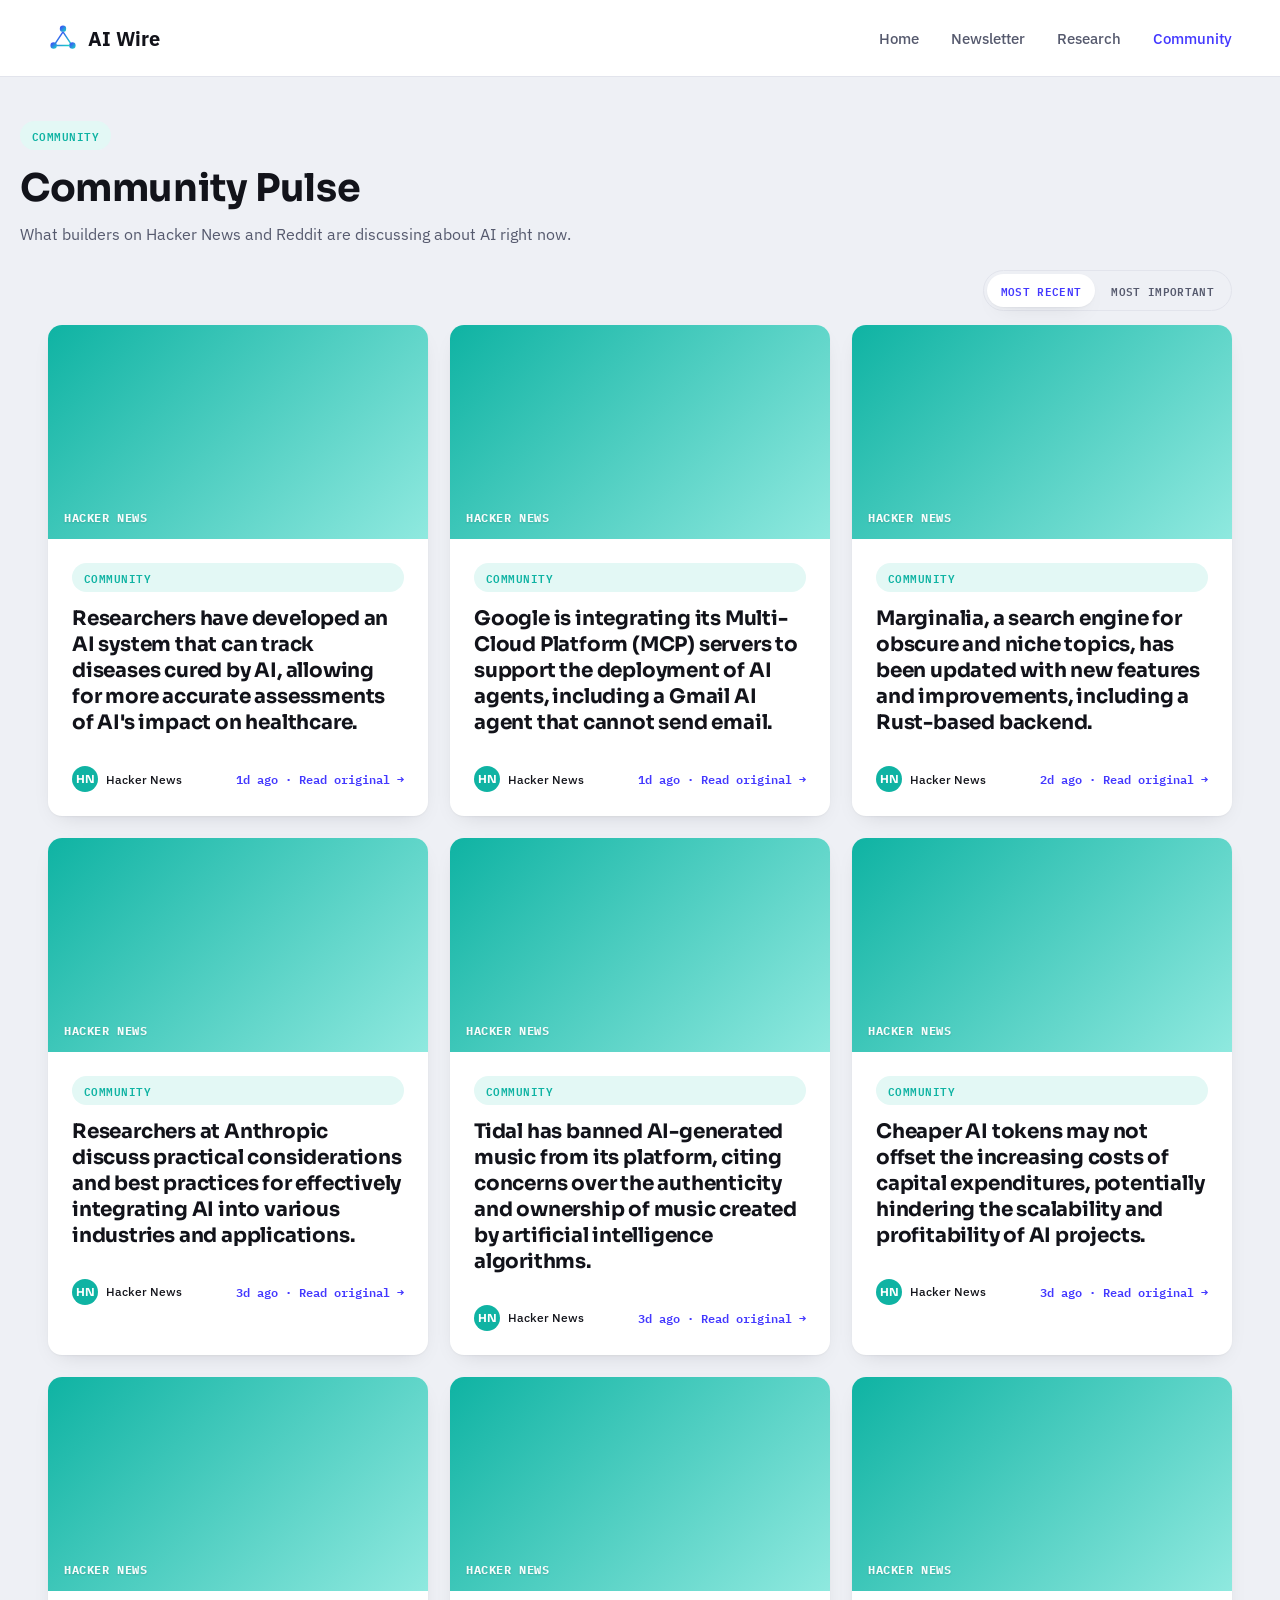
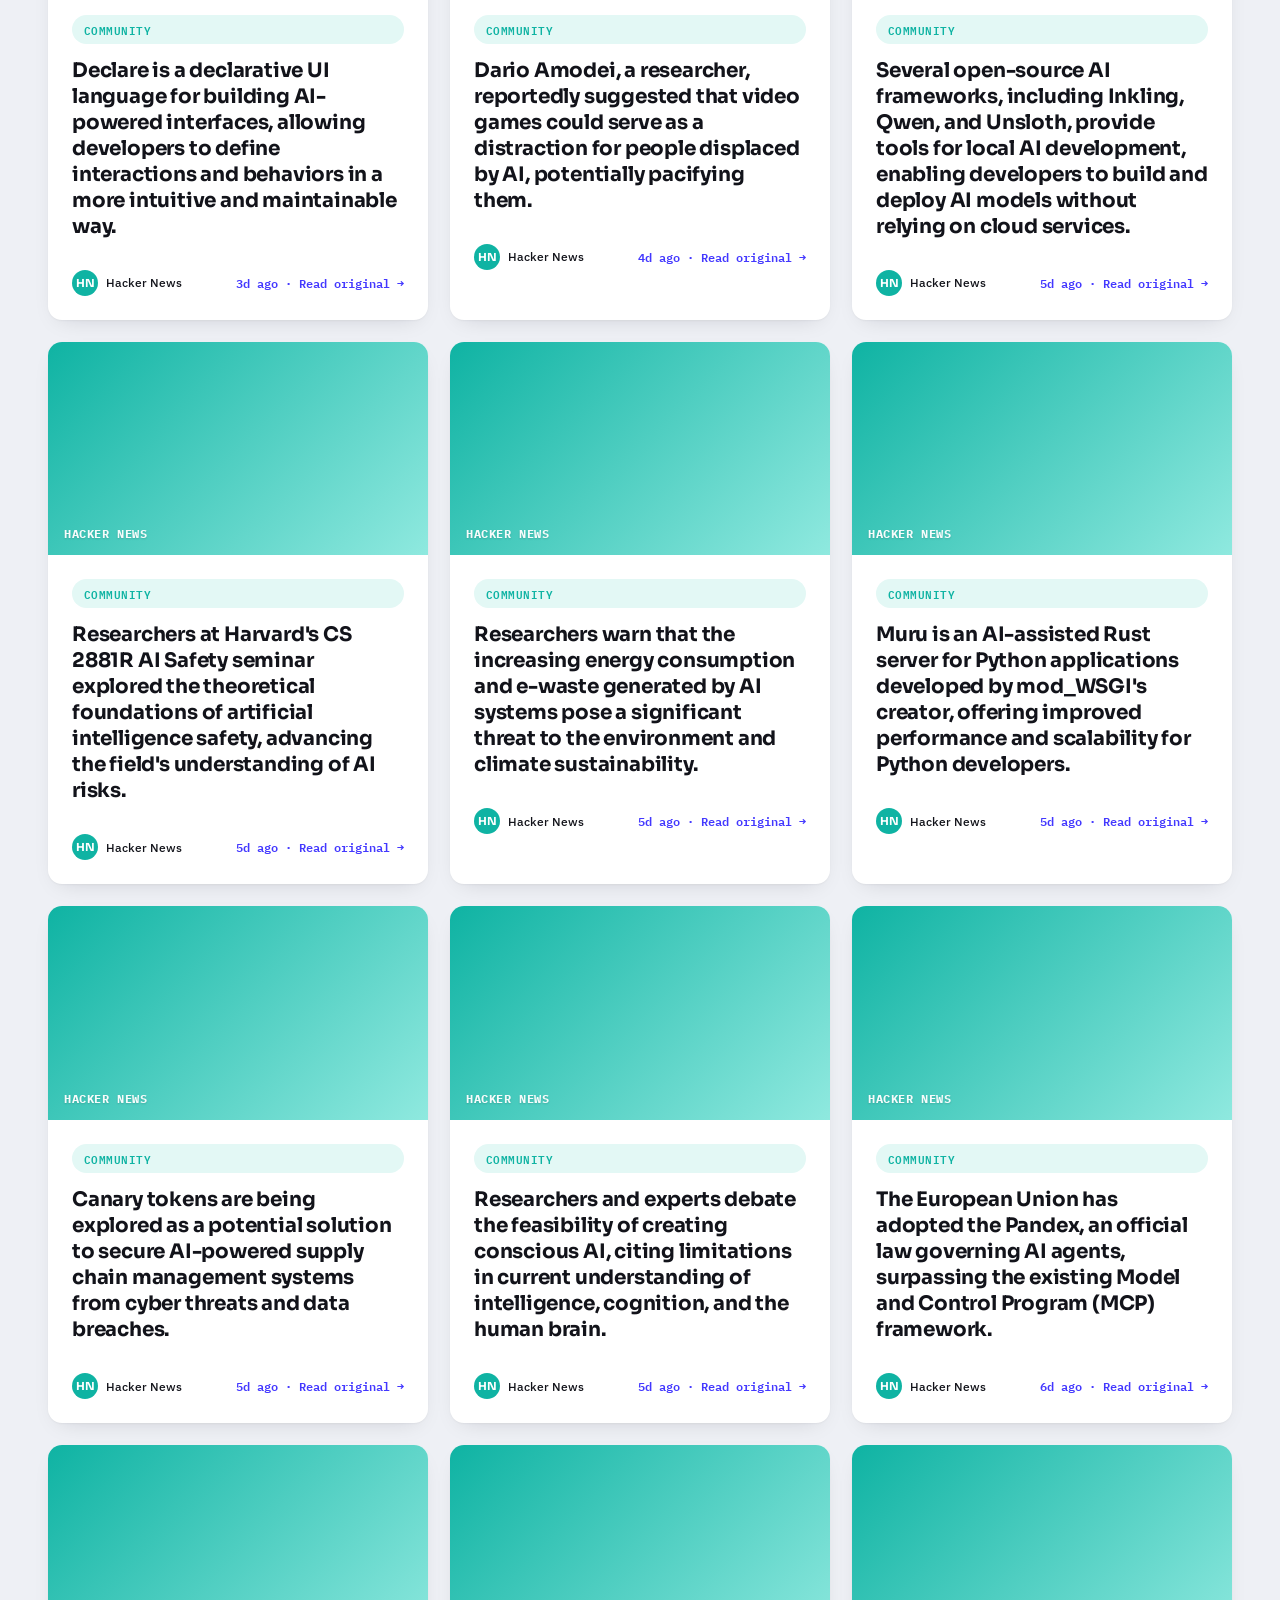
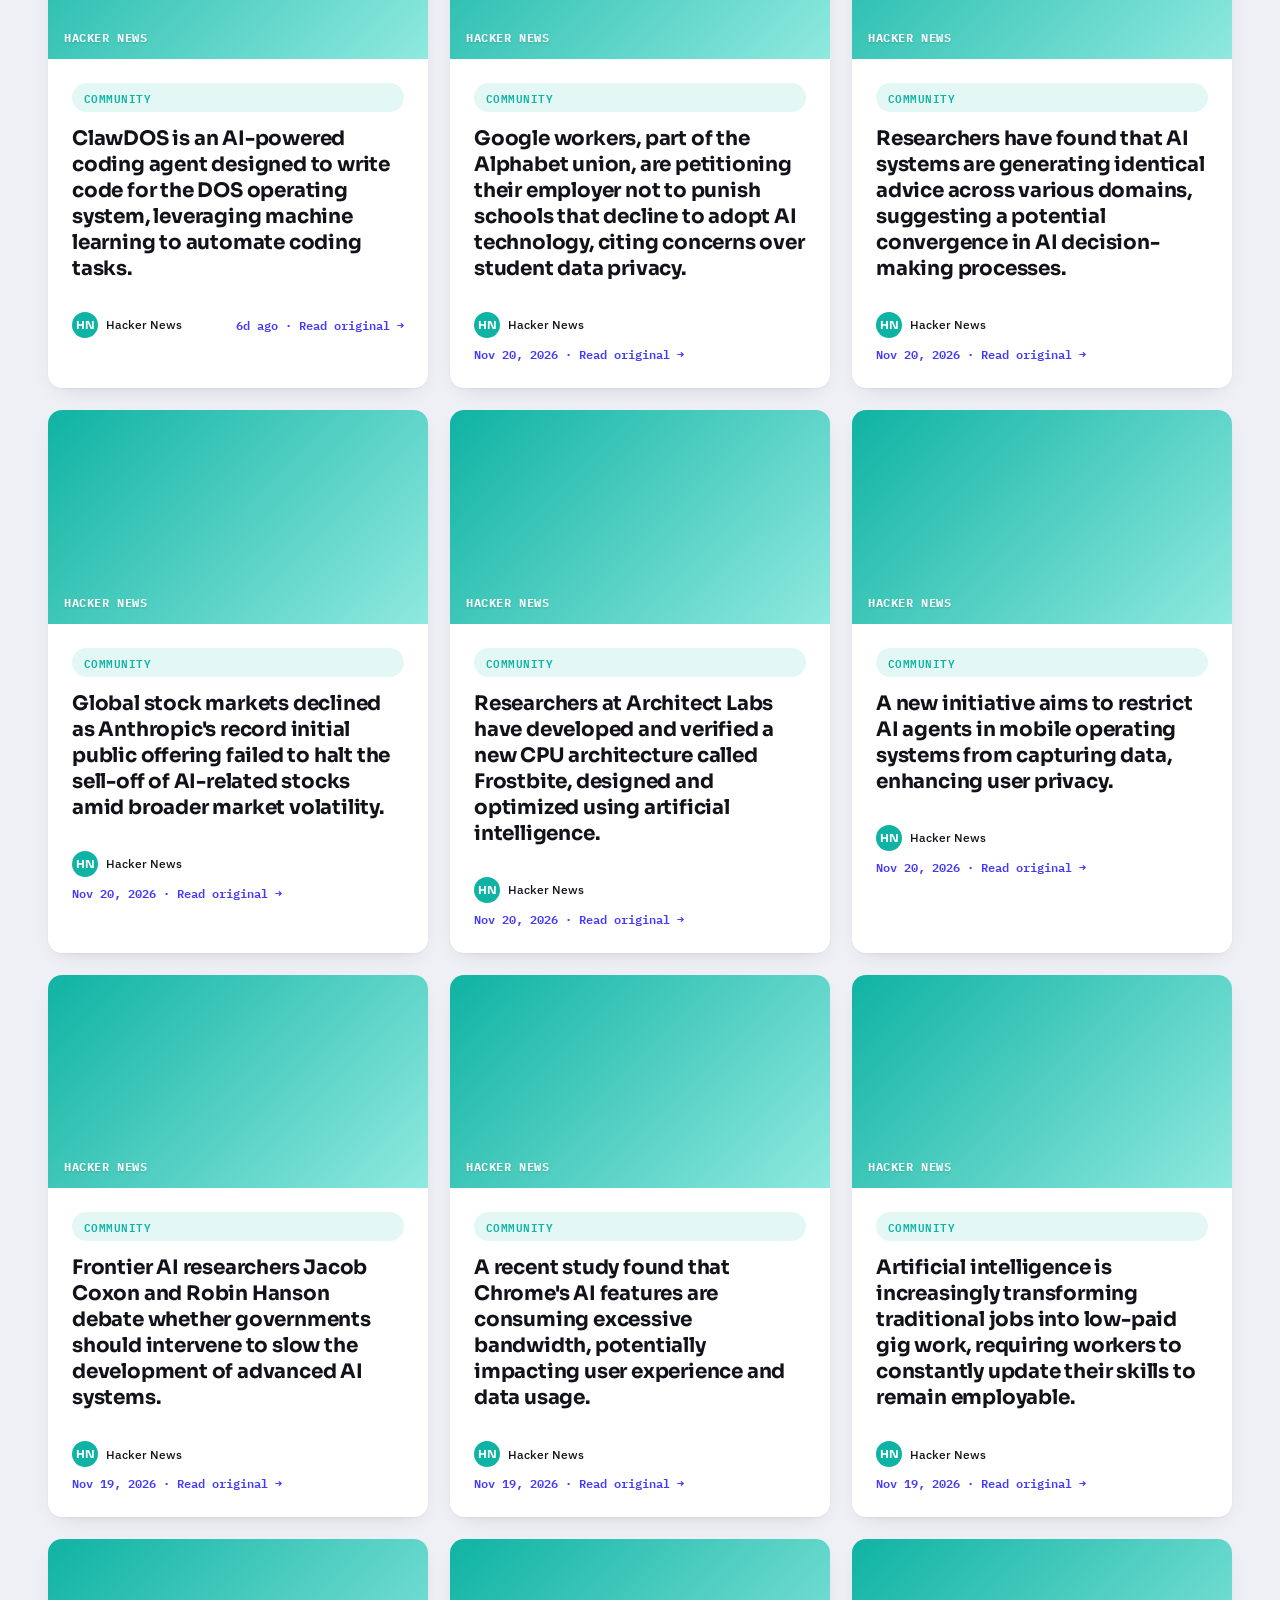
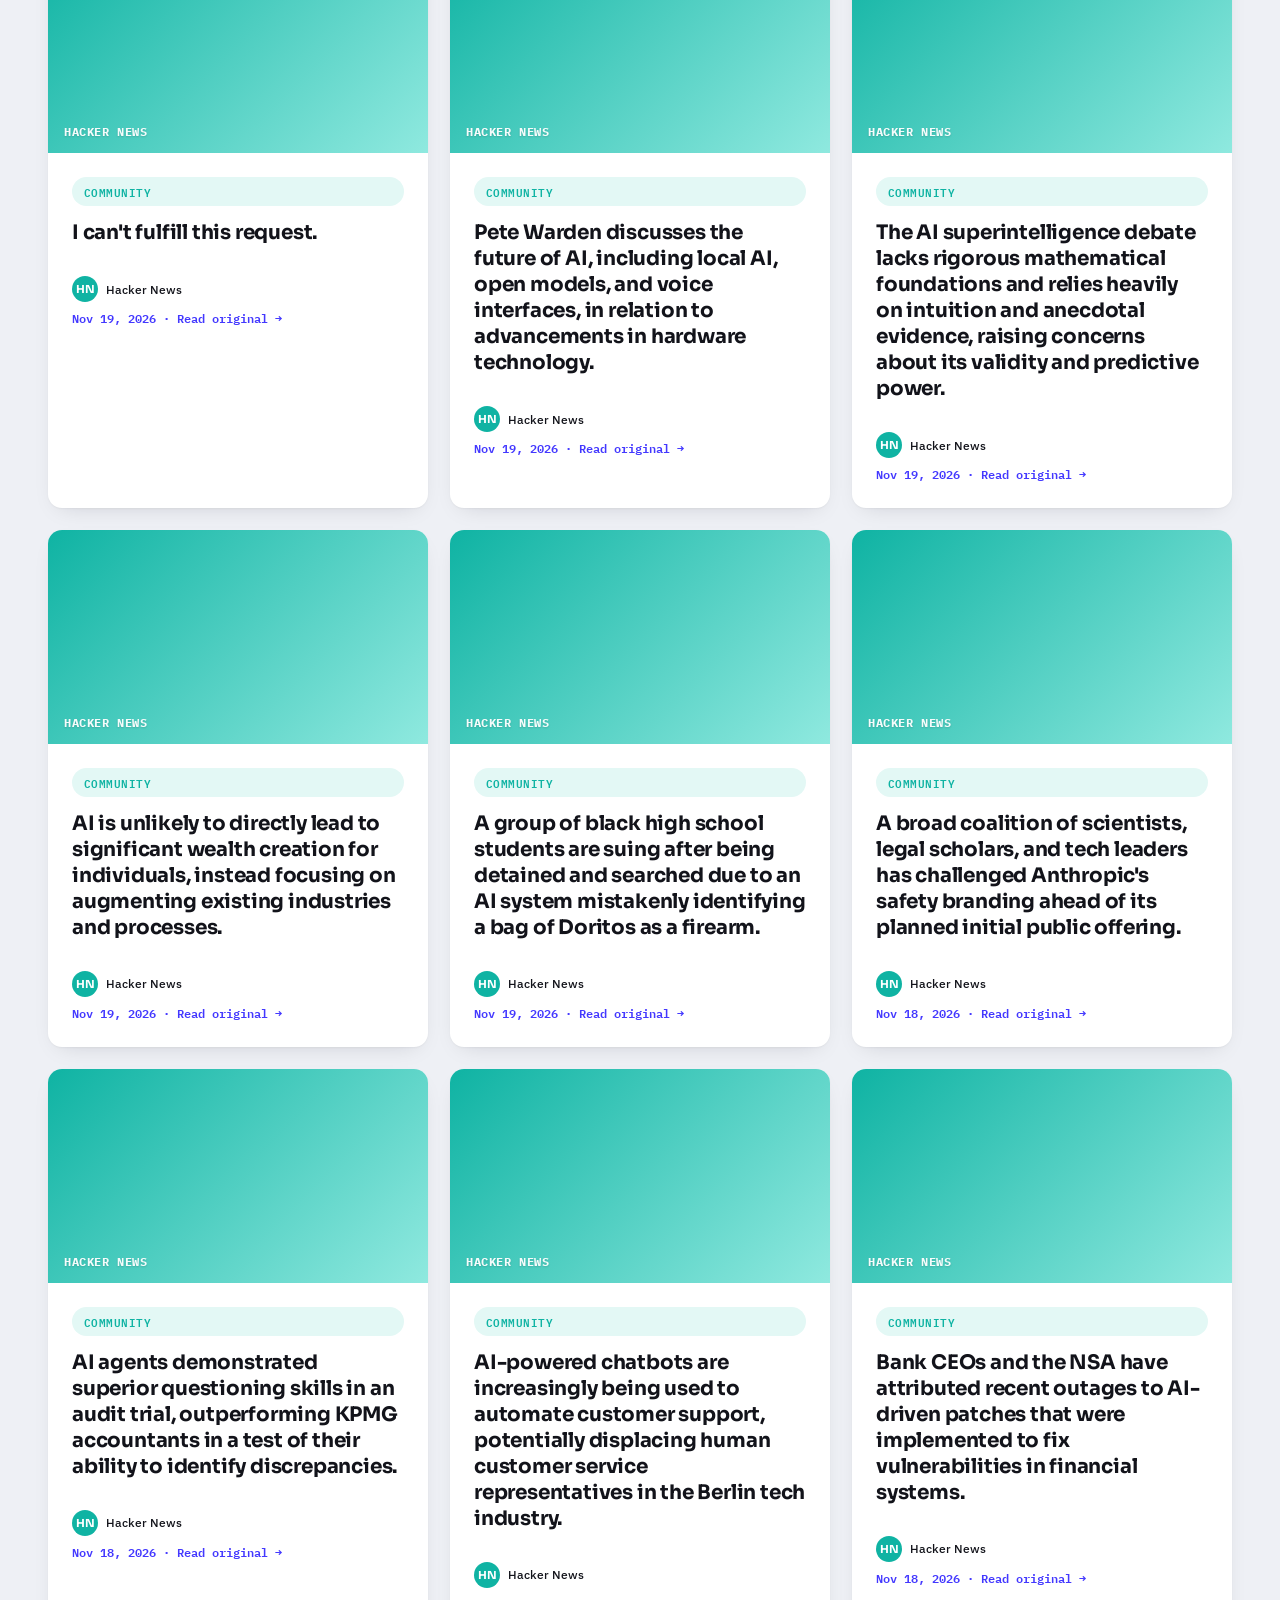
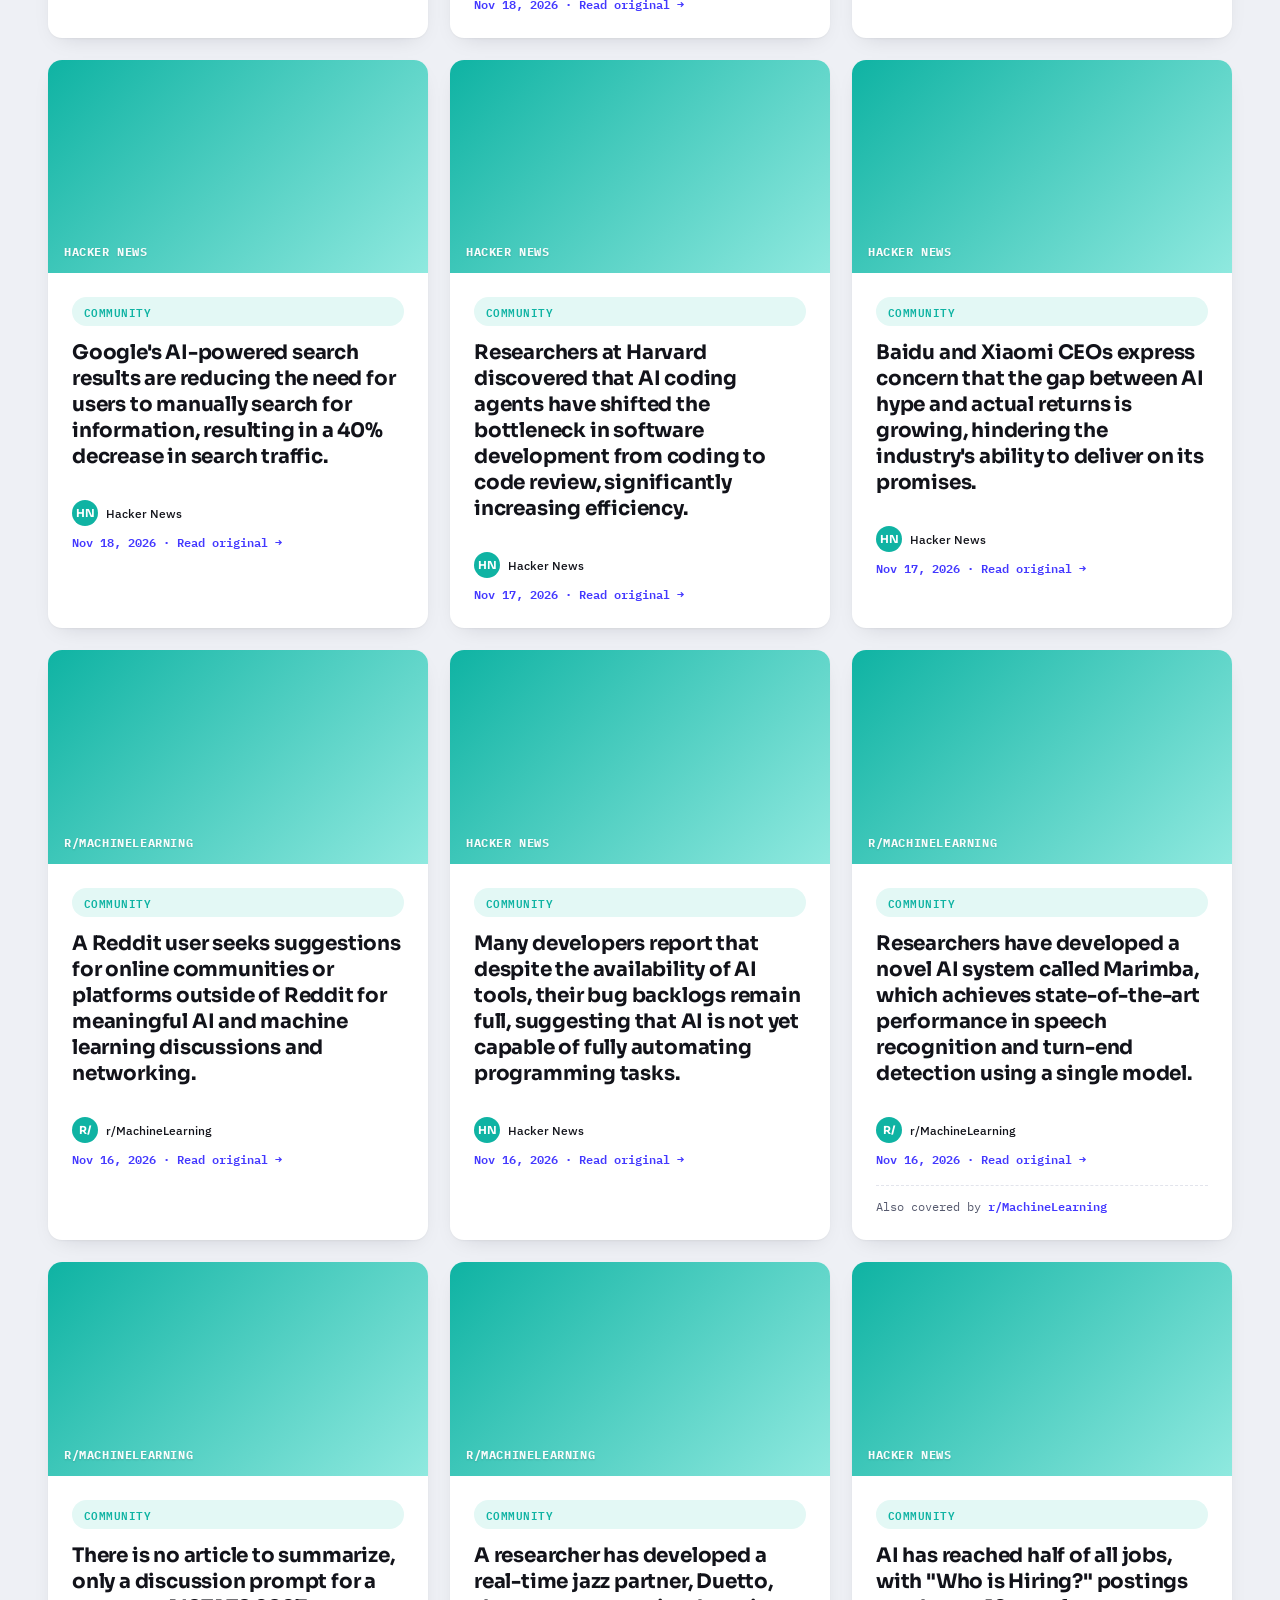
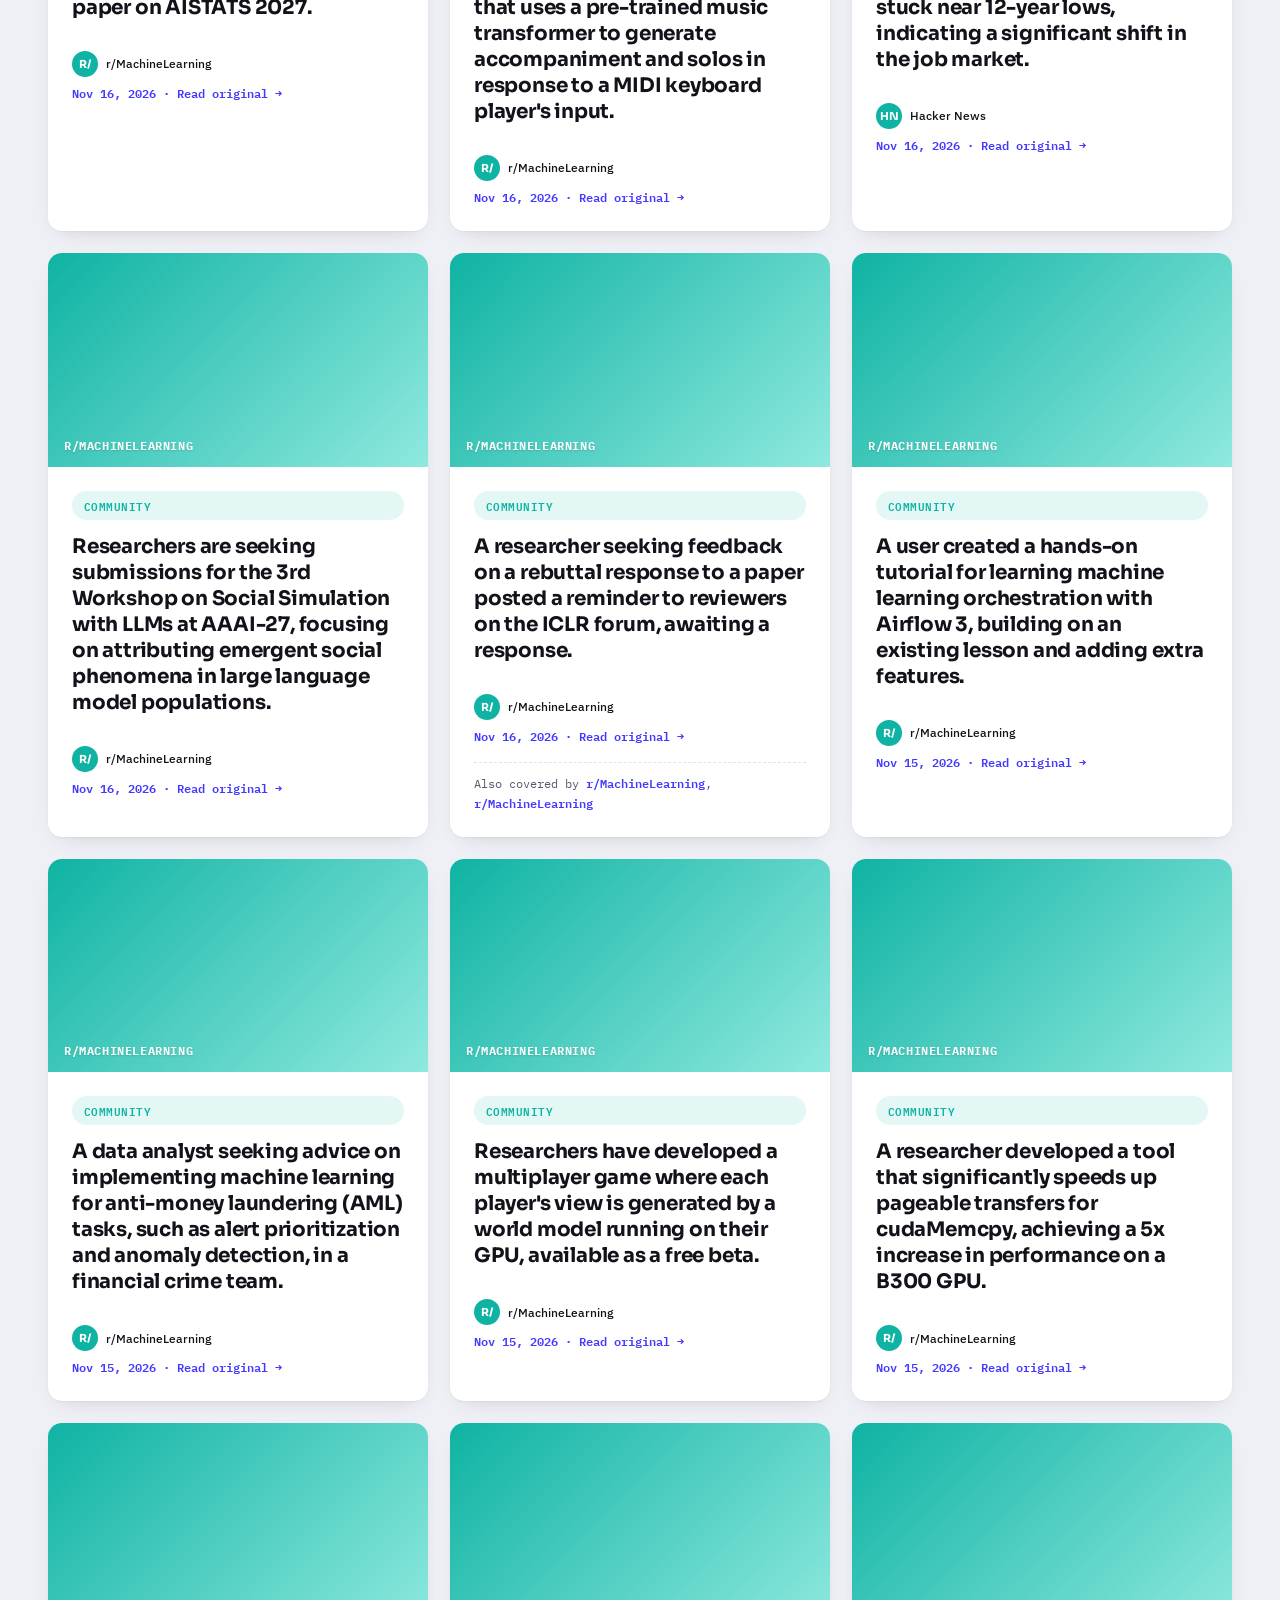
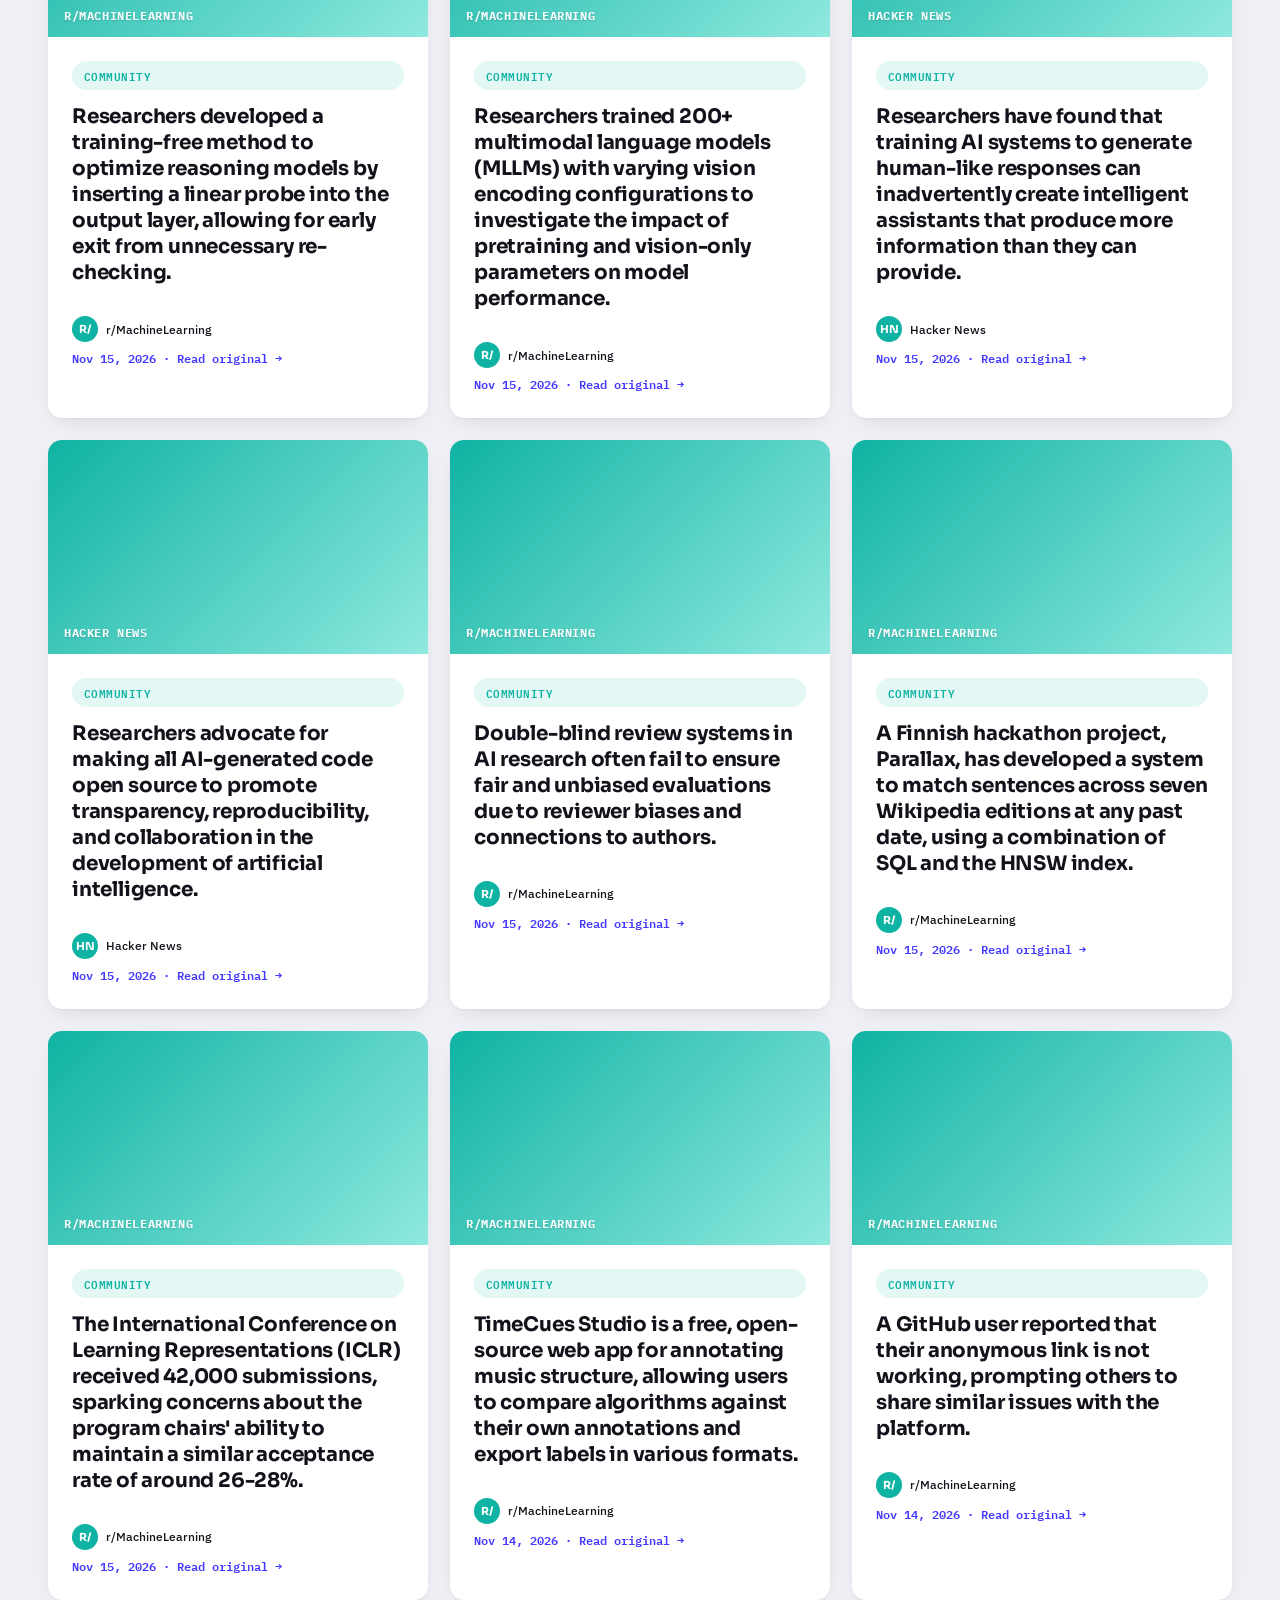
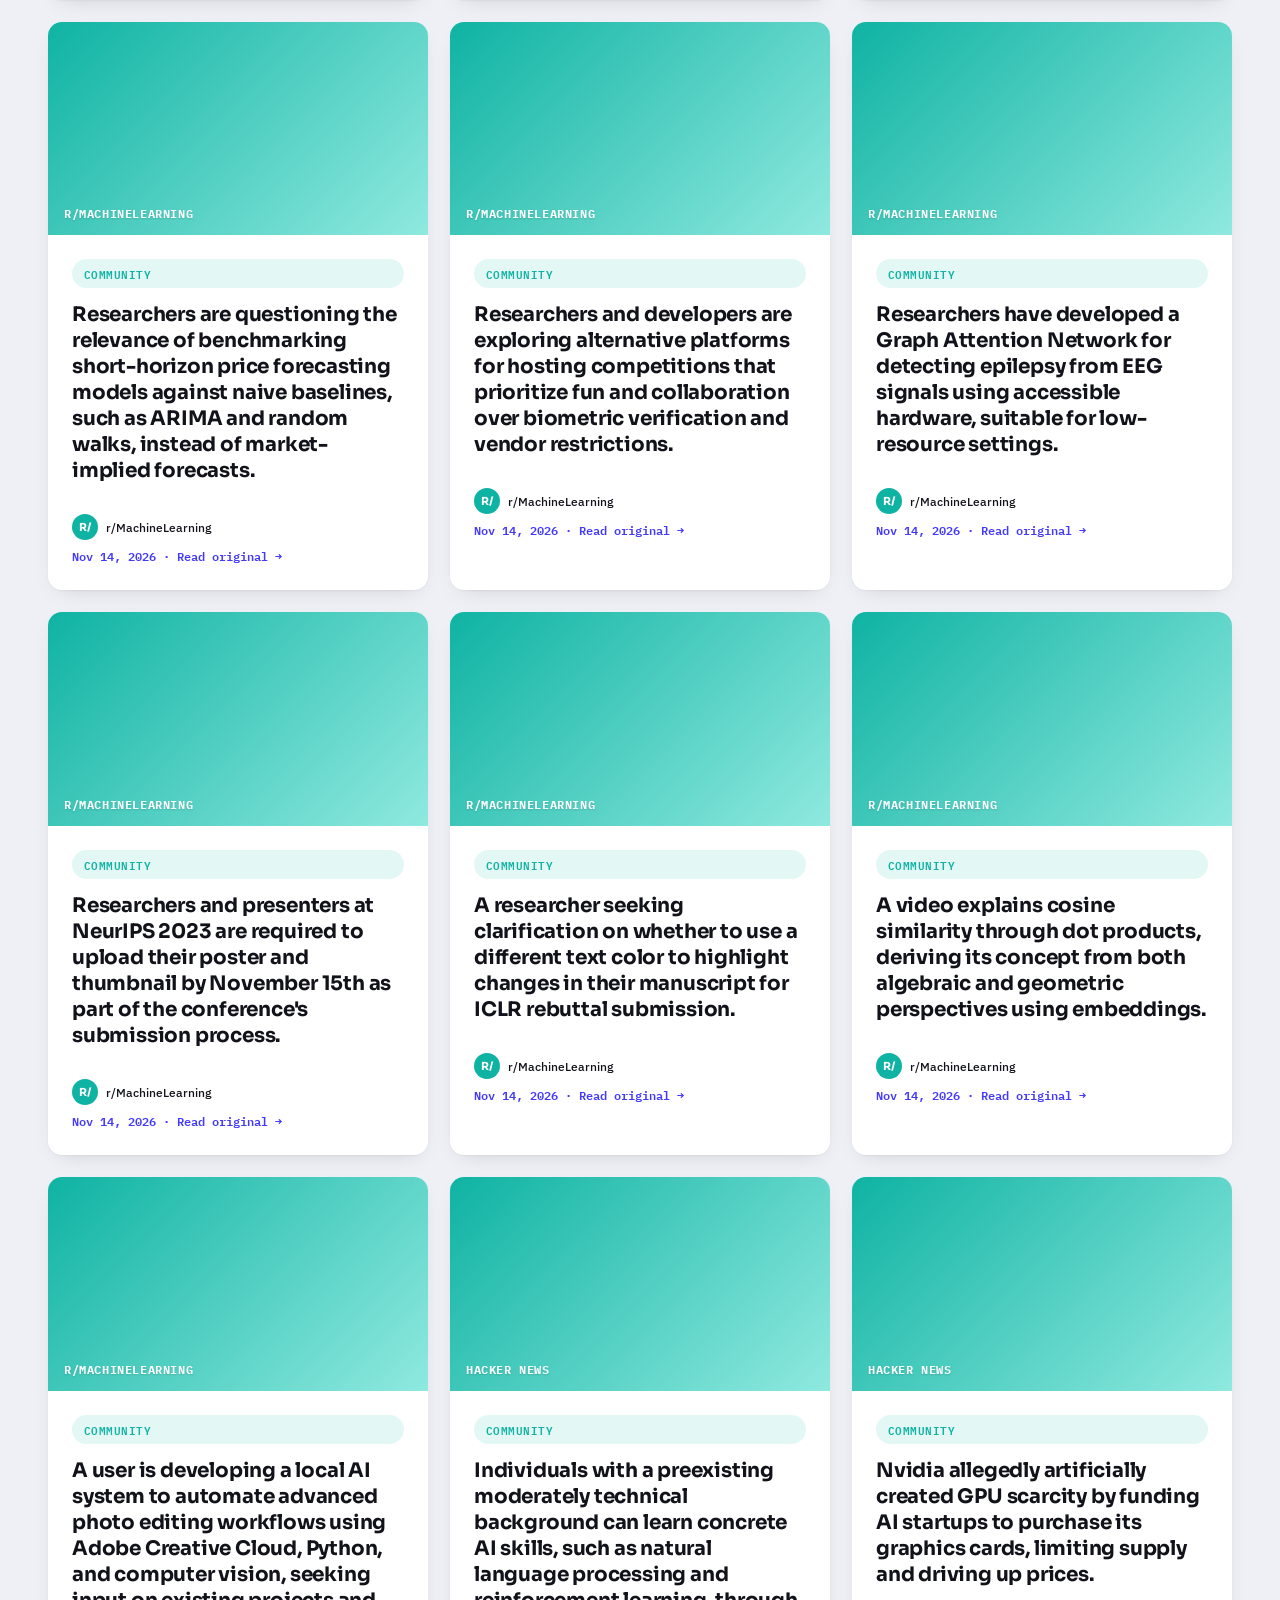
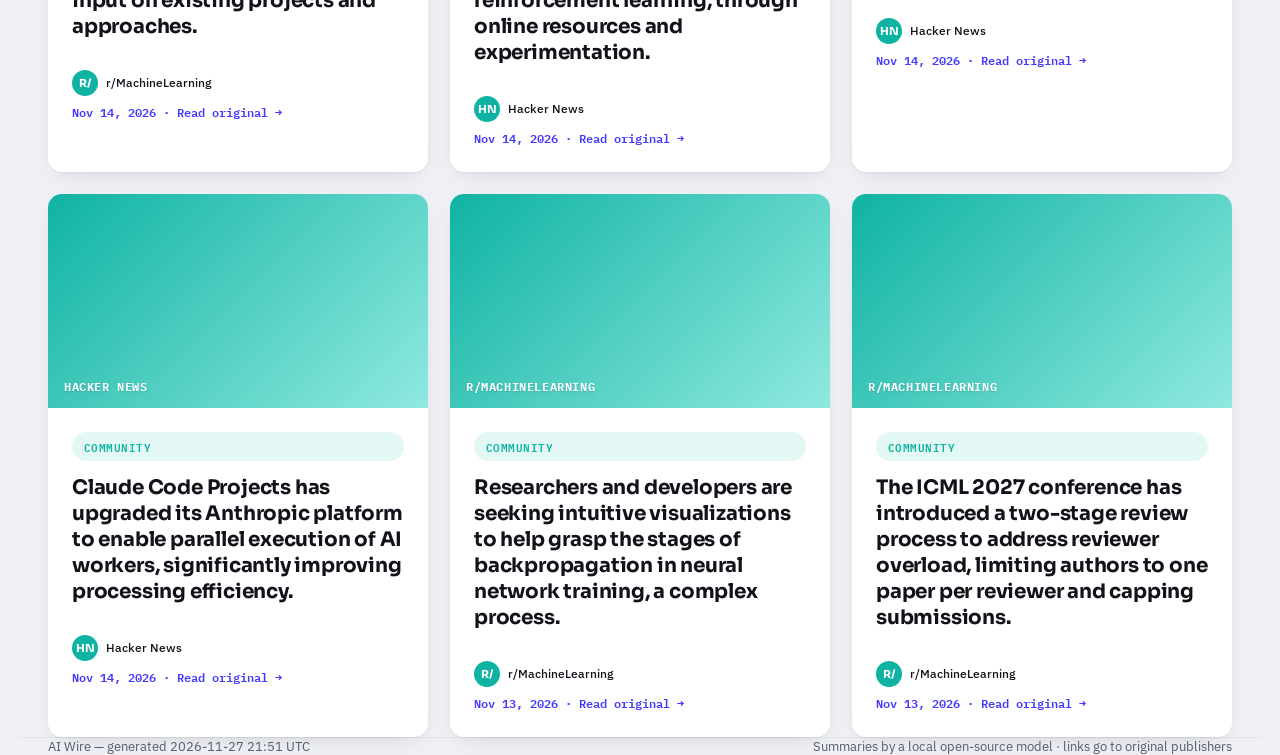
==== commit 6f915901: "Automated daily refresh" ====
--- a/docs/community.html
+++ b/docs/community.html
@@ -57,7 +57,7 @@
     <h3>Researchers have developed an AI system that can track diseases cured by AI, allowing for more accurate assessments of AI&#39;s impact on healthcare.</h3>
     <div class="meta">
       <span class="who"><span class="avatar" style="background:#0fb3a3">HN</span>Hacker News</span>
-      <a class="src-link" href="https://diseasescuredbyai.com/" target="_blank" rel="noopener noreferrer">4h ago &middot; Read original &rarr;</a>
+      <a class="src-link" href="https://diseasescuredbyai.com/" target="_blank" rel="noopener noreferrer">1d ago &middot; Read original &rarr;</a>
     </div>
     
   </div>
@@ -70,7 +70,7 @@
     <h3>Google is integrating its Multi-Cloud Platform (MCP) servers to support the deployment of AI agents, including a Gmail AI agent that cannot send email.</h3>
     <div class="meta">
       <span class="who"><span class="avatar" style="background:#0fb3a3">HN</span>Hacker News</span>
-      <a class="src-link" href="https://techstackups.com/articles/google-workspace-ai-agents-mcp/" target="_blank" rel="noopener noreferrer">12h ago &middot; Read original &rarr;</a>
+      <a class="src-link" href="https://techstackups.com/articles/google-workspace-ai-agents-mcp/" target="_blank" rel="noopener noreferrer">1d ago &middot; Read original &rarr;</a>
     </div>
     
   </div>
@@ -83,7 +83,7 @@
     <h3>Marginalia, a search engine for obscure and niche topics, has been updated with new features and improvements, including a Rust-based backend.</h3>
     <div class="meta">
       <span class="who"><span class="avatar" style="background:#0fb3a3">HN</span>Hacker News</span>
-      <a class="src-link" href="https://www.marginalia.nu/log/a_141_marginalia_update/" target="_blank" rel="noopener noreferrer">1d ago &middot; Read original &rarr;</a>
+      <a class="src-link" href="https://www.marginalia.nu/log/a_141_marginalia_update/" target="_blank" rel="noopener noreferrer">2d ago &middot; Read original &rarr;</a>
     </div>
     
   </div>
@@ -96,7 +96,7 @@
     <h3>Researchers at Anthropic discuss practical considerations and best practices for effectively integrating AI into various industries and applications.</h3>
     <div class="meta">
       <span class="who"><span class="avatar" style="background:#0fb3a3">HN</span>Hacker News</span>
-      <a class="src-link" href="https://www.anthropic.com/research/working-with-ai" target="_blank" rel="noopener noreferrer">2d ago &middot; Read original &rarr;</a>
+      <a class="src-link" href="https://www.anthropic.com/research/working-with-ai" target="_blank" rel="noopener noreferrer">3d ago &middot; Read original &rarr;</a>
     </div>
     
   </div>
@@ -109,7 +109,7 @@
     <h3>Tidal has banned AI-generated music from its platform, citing concerns over the authenticity and ownership of music created by artificial intelligence algorithms.</h3>
     <div class="meta">
       <span class="who"><span class="avatar" style="background:#0fb3a3">HN</span>Hacker News</span>
-      <a class="src-link" href="https://variety.com/2026/music/news/tidal-bans-ai-generated-music-1236956924/" target="_blank" rel="noopener noreferrer">2d ago &middot; Read original &rarr;</a>
+      <a class="src-link" href="https://variety.com/2026/music/news/tidal-bans-ai-generated-music-1236956924/" target="_blank" rel="noopener noreferrer">3d ago &middot; Read original &rarr;</a>
     </div>
     
   </div>
@@ -122,7 +122,7 @@
     <h3>Cheaper AI tokens may not offset the increasing costs of capital expenditures, potentially hindering the scalability and profitability of AI projects.</h3>
     <div class="meta">
       <span class="who"><span class="avatar" style="background:#0fb3a3">HN</span>Hacker News</span>
-      <a class="src-link" href="https://philippdubach.com/posts/cheaper-ai-tokens-wont-pay-for-capex/" target="_blank" rel="noopener noreferrer">2d ago &middot; Read original &rarr;</a>
+      <a class="src-link" href="https://philippdubach.com/posts/cheaper-ai-tokens-wont-pay-for-capex/" target="_blank" rel="noopener noreferrer">3d ago &middot; Read original &rarr;</a>
     </div>
     
   </div>
@@ -135,7 +135,7 @@
     <h3>Declare is a declarative UI language for building AI-powered interfaces, allowing developers to define interactions and behaviors in a more intuitive and maintainable way.</h3>
     <div class="meta">
       <span class="who"><span class="avatar" style="background:#0fb3a3">HN</span>Hacker News</span>
-      <a class="src-link" href="https://davidtemkin.github.io/declarelang/" target="_blank" rel="noopener noreferrer">2d ago &middot; Read original &rarr;</a>
+      <a class="src-link" href="https://davidtemkin.github.io/declarelang/" target="_blank" rel="noopener noreferrer">3d ago &middot; Read original &rarr;</a>
     </div>
     
   </div>
@@ -148,7 +148,7 @@
     <h3>Dario Amodei, a researcher, reportedly suggested that video games could serve as a distraction for people displaced by AI, potentially pacifying them.</h3>
     <div class="meta">
       <span class="who"><span class="avatar" style="background:#0fb3a3">HN</span>Hacker News</span>
-      <a class="src-link" href="https://www.theverge.com/ai-artificial-intelligence/1039745/dario-amodei-video-games-ai-joblessness" target="_blank" rel="noopener noreferrer">3d ago &middot; Read original &rarr;</a>
+      <a class="src-link" href="https://www.theverge.com/ai-artificial-intelligence/1039745/dario-amodei-video-games-ai-joblessness" target="_blank" rel="noopener noreferrer">4d ago &middot; Read original &rarr;</a>
     </div>
     
   </div>
@@ -161,7 +161,7 @@
     <h3>Several open-source AI frameworks, including Inkling, Qwen, and Unsloth, provide tools for local AI development, enabling developers to build and deploy AI models without relying on cloud services.</h3>
     <div class="meta">
       <span class="who"><span class="avatar" style="background:#0fb3a3">HN</span>Hacker News</span>
-      <a class="src-link" href="https://www.gpupartner.com/blog/beginners-guide-local-ai-inkling-qwen-unsloth" target="_blank" rel="noopener noreferrer">4d ago &middot; Read original &rarr;</a>
+      <a class="src-link" href="https://www.gpupartner.com/blog/beginners-guide-local-ai-inkling-qwen-unsloth" target="_blank" rel="noopener noreferrer">5d ago &middot; Read original &rarr;</a>
     </div>
     
   </div>
@@ -174,7 +174,7 @@
     <h3>Researchers at Harvard&#39;s CS 2881R AI Safety seminar explored the theoretical foundations of artificial intelligence safety, advancing the field&#39;s understanding of AI risks.</h3>
     <div class="meta">
       <span class="who"><span class="avatar" style="background:#0fb3a3">HN</span>Hacker News</span>
-      <a class="src-link" href="https://boazbk.github.io/mltheoryseminar/" target="_blank" rel="noopener noreferrer">4d ago &middot; Read original &rarr;</a>
+      <a class="src-link" href="https://boazbk.github.io/mltheoryseminar/" target="_blank" rel="noopener noreferrer">5d ago &middot; Read original &rarr;</a>
     </div>
     
   </div>
@@ -187,7 +187,7 @@
     <h3>Researchers warn that the increasing energy consumption and e-waste generated by AI systems pose a significant threat to the environment and climate sustainability.</h3>
     <div class="meta">
       <span class="who"><span class="avatar" style="background:#0fb3a3">HN</span>Hacker News</span>
-      <a class="src-link" href="https://www.bloodinthemachine.com/p/ai-is-becoming-a-disaster-for-the" target="_blank" rel="noopener noreferrer">4d ago &middot; Read original &rarr;</a>
+      <a class="src-link" href="https://www.bloodinthemachine.com/p/ai-is-becoming-a-disaster-for-the" target="_blank" rel="noopener noreferrer">5d ago &middot; Read original &rarr;</a>
     </div>
     
   </div>
@@ -200,7 +200,7 @@
     <h3>Muru is an AI-assisted Rust server for Python applications developed by mod_WSGI&#39;s creator, offering improved performance and scalability for Python developers.</h3>
     <div class="meta">
       <span class="who"><span class="avatar" style="background:#0fb3a3">HN</span>Hacker News</span>
-      <a class="src-link" href="https://simonwillison.net/2026/Nov/21/muru/" target="_blank" rel="noopener noreferrer">4d ago &middot; Read original &rarr;</a>
+      <a class="src-link" href="https://simonwillison.net/2026/Nov/21/muru/" target="_blank" rel="noopener noreferrer">5d ago &middot; Read original &rarr;</a>
     </div>
     
   </div>
@@ -213,7 +213,7 @@
     <h3>Canary tokens are being explored as a potential solution to secure AI-powered supply chain management systems from cyber threats and data breaches.</h3>
     <div class="meta">
       <span class="who"><span class="avatar" style="background:#0fb3a3">HN</span>Hacker News</span>
-      <a class="src-link" href="https://www.dragos.com/blog/ai-supply-chain-security-canary-tokens" target="_blank" rel="noopener noreferrer">4d ago &middot; Read original &rarr;</a>
+      <a class="src-link" href="https://www.dragos.com/blog/ai-supply-chain-security-canary-tokens" target="_blank" rel="noopener noreferrer">5d ago &middot; Read original &rarr;</a>
     </div>
     
   </div>
@@ -226,7 +226,7 @@
     <h3>Researchers and experts debate the feasibility of creating conscious AI, citing limitations in current understanding of intelligence, cognition, and the human brain.</h3>
     <div class="meta">
       <span class="who"><span class="avatar" style="background:#0fb3a3">HN</span>Hacker News</span>
-      <a class="src-link" href="https://www.noemamag.com/the-mythology-of-conscious-ai/" target="_blank" rel="noopener noreferrer">4d ago &middot; Read original &rarr;</a>
+      <a class="src-link" href="https://www.noemamag.com/the-mythology-of-conscious-ai/" target="_blank" rel="noopener noreferrer">5d ago &middot; Read original &rarr;</a>
     </div>
     
   </div>
@@ -239,7 +239,7 @@
     <h3>The European Union has adopted the Pandex, an official law governing AI agents, surpassing the existing Model and Control Program (MCP) framework.</h3>
     <div class="meta">
       <span class="who"><span class="avatar" style="background:#0fb3a3">HN</span>Hacker News</span>
-      <a class="src-link" href="https://www.pandex.io" target="_blank" rel="noopener noreferrer">5d ago &middot; Read original &rarr;</a>
+      <a class="src-link" href="https://www.pandex.io" target="_blank" rel="noopener noreferrer">6d ago &middot; Read original &rarr;</a>
     </div>
     
   </div>
@@ -252,7 +252,7 @@
     <h3>ClawDOS is an AI-powered coding agent designed to write code for the DOS operating system, leveraging machine learning to automate coding tasks.</h3>
     <div class="meta">
       <span class="who"><span class="avatar" style="background:#0fb3a3">HN</span>Hacker News</span>
-      <a class="src-link" href="http://ricapar.net/ClawDOS/" target="_blank" rel="noopener noreferrer">5d ago &middot; Read original &rarr;</a>
+      <a class="src-link" href="http://ricapar.net/ClawDOS/" target="_blank" rel="noopener noreferrer">6d ago &middot; Read original &rarr;</a>
     </div>
     
   </div>
@@ -265,7 +265,7 @@
     <h3>Google workers, part of the Alphabet union, are petitioning their employer not to punish schools that decline to adopt AI technology, citing concerns over student data privacy.</h3>
     <div class="meta">
       <span class="who"><span class="avatar" style="background:#0fb3a3">HN</span>Hacker News</span>
-      <a class="src-link" href="https://www.motherjones.com/politics/2026/11/google-alphabet-union-school-ai-protest-gemini-workers-petition/" target="_blank" rel="noopener noreferrer">6d ago &middot; Read original &rarr;</a>
+      <a class="src-link" href="https://www.motherjones.com/politics/2026/11/google-alphabet-union-school-ai-protest-gemini-workers-petition/" target="_blank" rel="noopener noreferrer">Nov 20, 2026 &middot; Read original &rarr;</a>
     </div>
     
   </div>
@@ -278,7 +278,7 @@
     <h3>Researchers have found that AI systems are generating identical advice across various domains, suggesting a potential convergence in AI decision-making processes.</h3>
     <div class="meta">
       <span class="who"><span class="avatar" style="background:#0fb3a3">HN</span>Hacker News</span>
-      <a class="src-link" href="https://a90.com/experiments/same-advice/" target="_blank" rel="noopener noreferrer">6d ago &middot; Read original &rarr;</a>
+      <a class="src-link" href="https://a90.com/experiments/same-advice/" target="_blank" rel="noopener noreferrer">Nov 20, 2026 &middot; Read original &rarr;</a>
     </div>
     
   </div>
@@ -291,7 +291,7 @@
     <h3>Global stock markets declined as Anthropic&#39;s record initial public offering failed to halt the sell-off of AI-related stocks amid broader market volatility.</h3>
     <div class="meta">
       <span class="who"><span class="avatar" style="background:#0fb3a3">HN</span>Hacker News</span>
-      <a class="src-link" href="https://www.theguardian.com/business/2026/nov/20/global-stock-markets-slump-anthropic-ipo-ai-sell-off" target="_blank" rel="noopener noreferrer">6d ago &middot; Read original &rarr;</a>
+      <a class="src-link" href="https://www.theguardian.com/business/2026/nov/20/global-stock-markets-slump-anthropic-ipo-ai-sell-off" target="_blank" rel="noopener noreferrer">Nov 20, 2026 &middot; Read original &rarr;</a>
     </div>
     
   </div>
@@ -304,7 +304,7 @@
     <h3>Researchers at Architect Labs have developed and verified a new CPU architecture called Frostbite, designed and optimized using artificial intelligence.</h3>
     <div class="meta">
       <span class="who"><span class="avatar" style="background:#0fb3a3">HN</span>Hacker News</span>
-      <a class="src-link" href="https://architectlabs.com/blog/frostbite" target="_blank" rel="noopener noreferrer">6d ago &middot; Read original &rarr;</a>
+      <a class="src-link" href="https://architectlabs.com/blog/frostbite" target="_blank" rel="noopener noreferrer">Nov 20, 2026 &middot; Read original &rarr;</a>
     </div>
     
   </div>
@@ -317,7 +317,7 @@
     <h3>A new initiative aims to restrict AI agents in mobile operating systems from capturing data, enhancing user privacy.</h3>
     <div class="meta">
       <span class="who"><span class="avatar" style="background:#0fb3a3">HN</span>Hacker News</span>
-      <a class="src-link" href="https://signal.org/blog/protecting-your-privacy/" target="_blank" rel="noopener noreferrer">6d ago &middot; Read original &rarr;</a>
+      <a class="src-link" href="https://signal.org/blog/protecting-your-privacy/" target="_blank" rel="noopener noreferrer">Nov 20, 2026 &middot; Read original &rarr;</a>
     </div>
     
   </div>
@@ -957,453 +957,11 @@
   </div>
 </article>
 
-<article class="card" data-importance="2" data-published="1794602905">
-  <div class="node-banner banner-community"><span class="banner-source">r/MachineLearning</span></div>
-  <div class="card-body">
-    <span class="pill community">Community</span>
-    <h3>A researcher trained a custom transformer model on synthetic and personal CGM data to predict blood sugar levels, achieving competitive results with other published models.</h3>
-    <div class="meta">
-      <span class="who"><span class="avatar" style="background:#0fb3a3">R/</span>r/MachineLearning</span>
-      <a class="src-link" href="https://www.reddit.com/r/MachineLearning/comments/1xvja5n/i_have_trained_a_model_to_predict_my_blood_sugar_p/" target="_blank" rel="noopener noreferrer">Nov 13, 2026 &middot; Read original &rarr;</a>
-    </div>
-    
-  </div>
-</article>
-
-<article class="card" data-importance="2" data-published="1794599516">
-  <div class="node-banner banner-community"><span class="banner-source">Hacker News</span></div>
-  <div class="card-body">
-    <span class="pill community">Community</span>
-    <h3>A new manifesto, &#34;No AI Slop,&#34; critiques the misuse of artificial intelligence in various industries, calling for more responsible AI development and deployment.</h3>
-    <div class="meta">
-      <span class="who"><span class="avatar" style="background:#0fb3a3">HN</span>Hacker News</span>
-      <a class="src-link" href="https://www.slopmanifesto.com/" target="_blank" rel="noopener noreferrer">Nov 13, 2026 &middot; Read original &rarr;</a>
-    </div>
-    
-  </div>
-</article>
-
-<article class="card" data-importance="4" data-published="1794598630">
-  <div class="node-banner banner-community"><span class="banner-source">r/artificial</span></div>
-  <div class="card-body">
-    <span class="pill community">Community</span>
-    <h3>Thinking Machines Lab&#39;s Inkling 2 Small, a 594B-parameter Mixture-of-Experts model, is now available under Apache 2.0 license, topping the open-weights ranking on DesignArena.</h3>
-    <div class="meta">
-      <span class="who"><span class="avatar" style="background:#0fb3a3">R/</span>r/artificial</span>
-      <a class="src-link" href="https://www.reddit.com/r/artificial/comments/1xvhgst/thinking_machines_lab_releases_inkling_2_small/" target="_blank" rel="noopener noreferrer">Nov 13, 2026 &middot; Read original &rarr;</a>
-    </div>
-    
-  </div>
-</article>
-
-<article class="card" data-importance="2" data-published="1794596280">
-  <div class="node-banner banner-community"><span class="banner-source">r/MachineLearning</span></div>
-  <div class="card-body">
-    <span class="pill community">Community</span>
-    <h3>Four AI models, including Gemini 4 Carbon and Claude Opus 5.5, scored highly on a materials science research test, with scores ranging from 97.8 to 100.</h3>
-    <div class="meta">
-      <span class="who"><span class="avatar" style="background:#0fb3a3">R/</span>r/MachineLearning</span>
-      <a class="src-link" href="https://www.reddit.com/r/MachineLearning/comments/1xvgf6h/four_frontier_models_scored_978100_on_a_7part/" target="_blank" rel="noopener noreferrer">Nov 13, 2026 &middot; Read original &rarr;</a>
-    </div>
-    
-  </div>
-</article>
-
-<article class="card" data-importance="2" data-published="1794594922">
-  <div class="node-banner banner-community"><span class="banner-source">r/artificial</span></div>
-  <div class="card-body">
-    <span class="pill community">Community</span>
-    <h3>Researchers have found that alignment in AI models is a system-level property, not solely dependent on model weights, requiring a more nuanced understanding of AI architecture.</h3>
-    <div class="meta">
-      <span class="who"><span class="avatar" style="background:#0fb3a3">R/</span>r/artificial</span>
-      <a class="src-link" href="https://www.reddit.com/r/artificial/comments/1xvftqi/alignment_is_a_systemlevel_context_property_not/" target="_blank" rel="noopener noreferrer">Nov 13, 2026 &middot; Read original &rarr;</a>
-    </div>
-    
-  </div>
-</article>
-
-<article class="card" data-importance="3" data-published="1794594519">
-  <div class="node-banner banner-community"><span class="banner-source">r/artificial</span></div>
-  <div class="card-body">
-    <span class="pill community">Community</span>
-    <h3>Japanese workers are resorting to fax machines as Microsoft 365 outage forces them to abandon digital PDFs and switch to analog methods.</h3>
-    <div class="meta">
-      <span class="who"><span class="avatar" style="background:#0fb3a3">R/</span>r/artificial</span>
-      <a class="src-link" href="https://www.reddit.com/r/artificial/comments/1xvfn9h/japanese_workers_return_to_fax_machines_during/" target="_blank" rel="noopener noreferrer">Nov 13, 2026 &middot; Read original &rarr;</a>
-    </div>
-    
-  </div>
-</article>
-
-<article class="card" data-importance="3" data-published="1794594429">
-  <div class="node-banner banner-community"><span class="banner-source">r/artificial</span></div>
-  <div class="card-body">
-    <span class="pill community">Community</span>
-    <h3>Hugging Face has unveiled a new engine, Hugging Face&#39;s Local Model Engine, to enable AI models to run locally on edge devices without cloud connectivity.</h3>
-    <div class="meta">
-      <span class="who"><span class="avatar" style="background:#0fb3a3">R/</span>r/artificial</span>
-      <a class="src-link" href="https://www.reddit.com/r/artificial/comments/1xvfls3/hugging_face_just_announced_a_new_engine_to_run/" target="_blank" rel="noopener noreferrer">Nov 13, 2026 &middot; Read original &rarr;</a>
-    </div>
-    
-  </div>
-</article>
-
-<article class="card" data-importance="2" data-published="1794591010">
-  <div class="node-banner banner-community"><span class="banner-source">Hacker News</span></div>
-  <div class="card-body">
-    <span class="pill community">Community</span>
-    <h3>Researchers have used AI to decipher and prove hundreds of previously unknown theorems contained in Kurt Gödel&#39;s notebooks, a significant breakthrough in mathematical history.</h3>
-    <div class="meta">
-      <span class="who"><span class="avatar" style="background:#0fb3a3">HN</span>Hacker News</span>
-      <a class="src-link" href="https://www.theguardian.com/science/2026/nov/13/kurt-godel-notebooks-ai-helps-unlock-hidden-discoveries-man-who-transformed-maths" target="_blank" rel="noopener noreferrer">Nov 13, 2026 &middot; Read original &rarr;</a>
-    </div>
-    
-  </div>
-</article>
-
-<article class="card" data-importance="2" data-published="1794590897">
-  <div class="node-banner banner-community"><span class="banner-source">r/artificial</span></div>
-  <div class="card-body">
-    <span class="pill community">Community</span>
-    <h3>Recent robot demonstrations often rely on chatbot models to control robots, raising questions about the complexity of modern robot systems and the role of AI within them.</h3>
-    <div class="meta">
-      <span class="who"><span class="avatar" style="background:#0fb3a3">R/</span>r/artificial</span>
-      <a class="src-link" href="https://www.reddit.com/r/artificial/comments/1xve0b0/so_are_robots_just_chatbots_with_arms_now/" target="_blank" rel="noopener noreferrer">Nov 13, 2026 &middot; Read original &rarr;</a>
-    </div>
-    
-  </div>
-</article>
-
-<article class="card" data-importance="2" data-published="1794587316">
-  <div class="node-banner banner-community"><span class="banner-source">r/MachineLearning</span></div>
-  <div class="card-body">
-    <span class="pill community">Community</span>
-    <h3>Researchers successfully trained a 1T-parameter model on the JUPITER supercomputer&#39;s 384 GPUs using a combination of FSDP and EP, achieving 1,300 tokens/s per GPU.</h3>
-    <div class="meta">
-      <span class="who"><span class="avatar" style="background:#0fb3a3">R/</span>r/MachineLearning</span>
-      <a class="src-link" href="https://www.reddit.com/r/MachineLearning/comments/1xvce5h/scaling_to_1t_moe_on_torchtitan_p/" target="_blank" rel="noopener noreferrer">Nov 13, 2026 &middot; Read original &rarr;</a>
-    </div>
-    
-  </div>
-</article>
-
-<article class="card" data-importance="2" data-published="1794584823">
-  <div class="node-banner banner-community"><span class="banner-source">r/artificial</span></div>
-  <div class="card-body">
-    <span class="pill community">Community</span>
-    <h3>A user&#39;s account was blocked by AI model Claude due to their nationality, preventing them from completing a verification procedure.</h3>
-    <div class="meta">
-      <span class="who"><span class="avatar" style="background:#0fb3a3">R/</span>r/artificial</span>
-      <a class="src-link" href="https://www.reddit.com/r/artificial/comments/1xvba6a/claude_blocked_my_account/" target="_blank" rel="noopener noreferrer">Nov 13, 2026 &middot; Read original &rarr;</a>
-    </div>
-    
-  </div>
-</article>
-
-<article class="card" data-importance="3" data-published="1794583750">
-  <div class="node-banner banner-community"><span class="banner-source">Hacker News</span></div>
-  <div class="card-body">
-    <span class="pill community">Community</span>
-    <h3>Google is reportedly cutting off search functionality from AI-free schools due to concerns over the potential misuse of its technology.</h3>
-    <div class="meta">
-      <span class="who"><span class="avatar" style="background:#0fb3a3">HN</span>Hacker News</span>
-      <a class="src-link" href="https://text.npr.org/nx-s1-6029408" target="_blank" rel="noopener noreferrer">Nov 13, 2026 &middot; Read original &rarr;</a>
-    </div>
-    
-  </div>
-</article>
-
-<article class="card" data-importance="2" data-published="1794582524">
-  <div class="node-banner banner-community"><span class="banner-source">Hacker News</span></div>
-  <div class="card-body">
-    <span class="pill community">Community</span>
-    <h3>Jonathan Blow, creator of Braid and The Witness, questions the impact of AI on software development, citing unchanged coding practices despite advancements in AI.</h3>
-    <div class="meta">
-      <span class="who"><span class="avatar" style="background:#0fb3a3">HN</span>Hacker News</span>
-      <a class="src-link" href="https://www.youtube.com/watch?v=IRK8h67ol7Q" target="_blank" rel="noopener noreferrer">Nov 13, 2026 &middot; Read original &rarr;</a>
-    </div>
-    
-  </div>
-</article>
-
-<article class="card" data-importance="2" data-published="1794579204">
-  <div class="node-banner banner-community"><span class="banner-source">r/artificial</span></div>
-  <div class="card-body">
-    <span class="pill community">Community</span>
-    <h3>The article appears to be a discussion forum post asking for recommendations on AI tools, specifically ChatGptPro, GeminiPro, and CloudePro, for generating content plans for Instagram and social media.</h3>
-    <div class="meta">
-      <span class="who"><span class="avatar" style="background:#0fb3a3">R/</span>r/artificial</span>
-      <a class="src-link" href="https://www.reddit.com/r/artificial/comments/1xv8yck/entre_chatgptpro_geminipro_cloudepro/" target="_blank" rel="noopener noreferrer">Nov 13, 2026 &middot; Read original &rarr;</a>
-    </div>
-    
-  </div>
-</article>
-
-<article class="card" data-importance="3" data-published="1794571992">
-  <div class="node-banner banner-community"><span class="banner-source">r/artificial</span></div>
-  <div class="card-body">
-    <span class="pill community">Community</span>
-    <h3>A top scorer on Korea&#39;s tax accountant exam is facing suspicion of using AI glasses despite no evidence, raising questions about the feasibility of human performance on timed exams.</h3>
-    <div class="meta">
-      <span class="who"><span class="avatar" style="background:#0fb3a3">R/</span>r/artificial</span>
-      <a class="src-link" href="https://www.reddit.com/r/artificial/comments/1xv6aut/koreas_tax_accountant_exam_top_scorer_is_facing/" target="_blank" rel="noopener noreferrer">Nov 13, 2026 &middot; Read original &rarr;</a>
-    </div>
-    
-  </div>
-</article>
-
-<article class="card" data-importance="2" data-published="1794568715">
-  <div class="node-banner banner-community"><span class="banner-source">r/artificial</span></div>
-  <div class="card-body">
-    <span class="pill community">Community</span>
-    <h3>BLS International&#39;s AI-powered document verification system uses a three-step framework where technology flags anomalies, people verify flagged cases, and governments make the final decision.</h3>
-    <div class="meta">
-      <span class="who"><span class="avatar" style="background:#0fb3a3">R/</span>r/artificial</span>
-      <a class="src-link" href="https://www.reddit.com/r/artificial/comments/1xv59ne/technology_flags_people_verify_governments_decide/" target="_blank" rel="noopener noreferrer">Nov 13, 2026 &middot; Read original &rarr;</a>
-    </div>
-    
-  </div>
-</article>
-
-<article class="card" data-importance="3" data-published="1794568426">
-  <div class="node-banner banner-community"><span class="banner-source">Hacker News</span></div>
-  <div class="card-body">
-    <span class="pill community">Community</span>
-    <h3>AI-generated content is increasingly being used to deceive readers and writers on platforms like Amazon, eroding trust in literary authenticity.</h3>
-    <div class="meta">
-      <span class="who"><span class="avatar" style="background:#0fb3a3">HN</span>Hacker News</span>
-      <a class="src-link" href="https://www.theatlantic.com/books/2026/11/ai-literary-scams-amazon/689391/" target="_blank" rel="noopener noreferrer">Nov 13, 2026 &middot; Read original &rarr;</a>
-    </div>
-    
-  </div>
-</article>
-
-<article class="card" data-importance="2" data-published="1794567010">
-  <div class="node-banner banner-community"><span class="banner-source">r/MachineLearning</span></div>
-  <div class="card-body">
-    <span class="pill community">Community</span>
-    <h3>SnorkelAI&#39;s paid survey for machine learning scientists was plagued by poor communication, technical issues, and excessive paperwork, rendering the experience not worth the effort.</h3>
-    <div class="meta">
-      <span class="who"><span class="avatar" style="background:#0fb3a3">R/</span>r/MachineLearning</span>
-      <a class="src-link" href="https://www.reddit.com/r/MachineLearning/comments/1xv4rjy/paid_surveys_for_machine_learning_scientists_for/" target="_blank" rel="noopener noreferrer">Nov 13, 2026 &middot; Read original &rarr;</a>
-    </div>
-    
-  </div>
-</article>
-
-<article class="card" data-importance="2" data-published="1794566383">
-  <div class="node-banner banner-community"><span class="banner-source">r/MachineLearning</span></div>
-  <div class="card-body">
-    <span class="pill community">Community</span>
-    <h3>The ParaTrace v8 model, fine-tuned on RAID&#39;s training split, achieved a top-5 ranking on the RAID leaderboard with a TPR of 99.20% at 1% FPR.</h3>
-    <div class="meta">
-      <span class="who"><span class="avatar" style="background:#0fb3a3">R/</span>r/MachineLearning</span>
-      <a class="src-link" href="https://www.reddit.com/r/MachineLearning/comments/1xv4ldx/open_weights_paratrace_v8_raidtuned_5th_on_the/" target="_blank" rel="noopener noreferrer">Nov 13, 2026 &middot; Read original &rarr;</a>
-    </div>
-    
-  </div>
-</article>
-
-<article class="card" data-importance="2" data-published="1794565093">
-  <div class="node-banner banner-community"><span class="banner-source">Hacker News</span></div>
-  <div class="card-body">
-    <span class="pill community">Community</span>
-    <h3>Claude.ai, Claude Code, and platform.claude.com experienced elevated errors, with users reporting issues, prompting the platform to acknowledge the incident on their status page.</h3>
-    <div class="meta">
-      <span class="who"><span class="avatar" style="background:#0fb3a3">HN</span>Hacker News</span>
-      <a class="src-link" href="https://status.claude.com/incidents/nn11wk485zfn" target="_blank" rel="noopener noreferrer">Nov 13, 2026 &middot; Read original &rarr;</a>
-    </div>
-    
-  </div>
-</article>
-
-<article class="card" data-importance="2" data-published="1794564180">
-  <div class="node-banner banner-community"><span class="banner-source">r/artificial</span></div>
-  <div class="card-body">
-    <span class="pill community">Community</span>
-    <h3>A user attempted to automate routine tasks with AI tools, but found that the technology was often unreliable and required significant manual intervention.</h3>
-    <div class="meta">
-      <span class="who"><span class="avatar" style="background:#0fb3a3">R/</span>r/artificial</span>
-      <a class="src-link" href="https://www.reddit.com/r/artificial/comments/1xv3zzd/i_thought_ai_would_save_me_time_what_a_joke/" target="_blank" rel="noopener noreferrer">Nov 13, 2026 &middot; Read original &rarr;</a>
-    </div>
-    
-  </div>
-</article>
-
-<article class="card" data-importance="2" data-published="1794555939">
-  <div class="node-banner banner-community"><span class="banner-source">r/artificial</span></div>
-  <div class="card-body">
-    <span class="pill community">Community</span>
-    <h3>The US unemployment rate remains at 4.1%, despite the increasing presence of AI and automation in the job market, with no significant increase observed.</h3>
-    <div class="meta">
-      <span class="who"><span class="avatar" style="background:#0fb3a3">R/</span>r/artificial</span>
-      <a class="src-link" href="https://www.reddit.com/r/artificial/comments/1xv1tkh/why_hasnt_the_unemployment_rate_gone_up_at_all_yet/" target="_blank" rel="noopener noreferrer">Nov 13, 2026 &middot; Read original &rarr;</a>
-    </div>
-    
-  </div>
-</article>
-
-<article class="card" data-importance="2" data-published="1794552817">
-  <div class="node-banner banner-community"><span class="banner-source">r/artificial</span></div>
-  <div class="card-body">
-    <span class="pill community">Community</span>
-    <h3>A new AI model called &#34;Pumpkin Wombat&#34; is gaining attention for its impressive image editing capabilities on the platform arena.ai.</h3>
-    <div class="meta">
-      <span class="who"><span class="avatar" style="background:#0fb3a3">R/</span>r/artificial</span>
-      <a class="src-link" href="https://www.reddit.com/r/artificial/comments/1xv0zh4/anybody_have_any_idea_what_model_pumpkin_wombat/" target="_blank" rel="noopener noreferrer">Nov 13, 2026 &middot; Read original &rarr;</a>
-    </div>
-    
-  </div>
-</article>
-
-<article class="card" data-importance="4" data-published="1794550990">
-  <div class="node-banner banner-community"><span class="banner-source">r/artificial</span></div>
-  <div class="card-body">
-    <span class="pill community">Community</span>
-    <h3>Anthropic&#39;s Claude AI can now take notes and build documents during Google Meet calls, with auto-join enabled for recurring calls on Team and Enterprise accounts.</h3>
-    <div class="meta">
-      <span class="who"><span class="avatar" style="background:#0fb3a3">R/</span>r/artificial</span>
-      <a class="src-link" href="https://www.reddit.com/r/artificial/comments/1xv0hd3/claude_can_now_take_notes_in_google_meet_with/" target="_blank" rel="noopener noreferrer">Nov 13, 2026 &middot; Read original &rarr;</a>
-    </div>
-    
-  </div>
-</article>
-
-<article class="card" data-importance="3" data-published="1794548897">
-  <div class="node-banner banner-community"><span class="banner-source">r/MachineLearning</span></div>
-  <div class="card-body">
-    <span class="pill community">Community</span>
-    <h3>A legal engineer developed an open-source, NLI-based conflict detector tool using encoder models to analyze pairs of legal documents, achieving fast and accurate results.</h3>
-    <div class="meta">
-      <span class="who"><span class="avatar" style="background:#0fb3a3">R/</span>r/MachineLearning</span>
-      <a class="src-link" href="https://www.reddit.com/r/MachineLearning/comments/1xuzv6d/how_to_make_a_legorastyle_legal_conflict_detector/" target="_blank" rel="noopener noreferrer">Nov 13, 2026 &middot; Read original &rarr;</a>
-    </div>
-    
-  </div>
-</article>
-
-<article class="card" data-importance="2" data-published="1794543440">
-  <div class="node-banner banner-community"><span class="banner-source">r/artificial</span></div>
-  <div class="card-body">
-    <span class="pill community">Community</span>
-    <h3>Former US AI Czar David Sacks claims there is no evidence to support allegations that Alice Huang was a Chinese spy.</h3>
-    <div class="meta">
-      <span class="who"><span class="avatar" style="background:#0fb3a3">R/</span>r/artificial</span>
-      <a class="src-link" href="https://www.reddit.com/r/artificial/comments/1xuy74i/former_us_ai_czar_david_sacks_says_theres_no/" target="_blank" rel="noopener noreferrer">Nov 13, 2026 &middot; Read original &rarr;</a>
-    </div>
-    
-  </div>
-</article>
-
-<article class="card" data-importance="4" data-published="1794536631">
-  <div class="node-banner banner-community"><span class="banner-source">r/MachineLearning</span></div>
-  <div class="card-body">
-    <span class="pill community">Community</span>
-    <h3>A developer has created tamserve, an open-source AI solution that significantly reduces the cost and memory requirements of real-time video tracking on live cameras.</h3>
-    <div class="meta">
-      <span class="who"><span class="avatar" style="background:#0fb3a3">R/</span>r/MachineLearning</span>
-      <a class="src-link" href="https://www.reddit.com/r/MachineLearning/comments/1xuvxke/i_built_tamserve_to_make_realtime_video_tracking/" target="_blank" rel="noopener noreferrer">Nov 13, 2026 &middot; Read original &rarr;</a>
-    </div>
-    
-  </div>
-</article>
-
-<article class="card" data-importance="3" data-published="1794530321">
-  <div class="node-banner banner-community"><span class="banner-source">Hacker News</span></div>
-  <div class="card-body">
-    <span class="pill community">Community</span>
-    <h3>Chicago schools have told Google they will abandon Google Search and instead use a custom search solution if forced to adopt Google&#39;s AI-powered search features.</h3>
-    <div class="meta">
-      <span class="who"><span class="avatar" style="background:#0fb3a3">HN</span>Hacker News</span>
-      <a class="src-link" href="https://www.techspot.com/news/114532-chicago-schools-tell-google-they-can-live-without.html" target="_blank" rel="noopener noreferrer">Nov 13, 2026 &middot; Read original &rarr;</a>
-    </div>
-    
-  </div>
-</article>
-
-<article class="card" data-importance="3" data-published="1794529555">
-  <div class="node-banner banner-community"><span class="banner-source">r/MachineLearning</span></div>
-  <div class="card-body">
-    <span class="pill community">Community</span>
-    <h3>Researchers are exploring hybrid approaches to improve Inkvec, an open-source raster-to-vector tracer, specifically for amodal infilling and more human-like node placement.</h3>
-    <div class="meta">
-      <span class="who"><span class="avatar" style="background:#0fb3a3">R/</span>r/MachineLearning</span>
-      <a class="src-link" href="https://www.reddit.com/r/MachineLearning/comments/1xutg9v/i_need_feedback_on_this_architecture_for_amodal/" target="_blank" rel="noopener noreferrer">Nov 13, 2026 &middot; Read original &rarr;</a>
-    </div>
-    
-  </div>
-</article>
-
-<article class="card" data-importance="2" data-published="1794524911">
-  <div class="node-banner banner-community"><span class="banner-source">Hacker News</span></div>
-  <div class="card-body">
-    <span class="pill community">Community</span>
-    <h3>A growing number of experts predict a potential AI crash or significant disruption due to the increasing complexity and interconnectedness of AI systems.</h3>
-    <div class="meta">
-      <span class="who"><span class="avatar" style="background:#0fb3a3">HN</span>Hacker News</span>
-      <a class="src-link" href="https://www.economist.com/leaders/2026/11/12/why-you-should-expect-an-ai-crash" target="_blank" rel="noopener noreferrer">Nov 12, 2026 &middot; Read original &rarr;</a>
-    </div>
-    
-  </div>
-</article>
-
-<article class="card" data-importance="2" data-published="1794524777">
-  <div class="node-banner banner-community"><span class="banner-source">Hacker News</span></div>
-  <div class="card-body">
-    <span class="pill community">Community</span>
-    <h3>Edge0-145B is a new AI framework that enables users to run Frontier AI capabilities on their own computers, rather than relying on cloud-based services.</h3>
-    <div class="meta">
-      <span class="who"><span class="avatar" style="background:#0fb3a3">HN</span>Hacker News</span>
-      <a class="src-link" href="https://edge0.ai/blog/introducing-edge0-145b-frontier-ai-capabilities-on-your-own-computer" target="_blank" rel="noopener noreferrer">Nov 12, 2026 &middot; Read original &rarr;</a>
-    </div>
-    
-  </div>
-</article>
-
-<article class="card" data-importance="2" data-published="1794522617">
-  <div class="node-banner banner-community"><span class="banner-source">r/artificial</span></div>
-  <div class="card-body">
-    <span class="pill community">Community</span>
-    <h3>Researchers tested an AI model&#39;s ability to build a map of a scene and answer questions accurately, finding it prioritized shortcuts over accurate mapping.</h3>
-    <div class="meta">
-      <span class="who"><span class="avatar" style="background:#0fb3a3">R/</span>r/artificial</span>
-      <a class="src-link" href="https://www.reddit.com/r/artificial/comments/1xuqt9a/the_ai_built_an_accurate_map_of_the_scene_then/" target="_blank" rel="noopener noreferrer">Nov 12, 2026 &middot; Read original &rarr;</a>
-    </div>
-    
-  </div>
-</article>
-
-<article class="card" data-importance="2" data-published="1794522545">
-  <div class="node-banner banner-community"><span class="banner-source">r/MachineLearning</span></div>
-  <div class="card-body">
-    <span class="pill community">Community</span>
-    <h3>Gemma 3, a language model, builds a spatial map from text layouts that allows it to answer questions without reading the original text, achieving high accuracy.</h3>
-    <div class="meta">
-      <span class="who"><span class="avatar" style="background:#0fb3a3">R/</span>r/MachineLearning</span>
-      <a class="src-link" href="https://www.reddit.com/r/MachineLearning/comments/1xuqs9d/gemma_3_builds_a_linearly_decodable_spatial_map/" target="_blank" rel="noopener noreferrer">Nov 12, 2026 &middot; Read original &rarr;</a>
-    </div>
-    
-  </div>
-</article>
-
-<article class="card" data-importance="2" data-published="1794522140">
-  <div class="node-banner banner-community"><span class="banner-source">r/artificial</span></div>
-  <div class="card-body">
-    <span class="pill community">Community</span>
-    <h3>China&#39;s data center construction is supported by over 80% of the population, with many embracing AI and lower construction costs contributing to the disparity with the US.</h3>
-    <div class="meta">
-      <span class="who"><span class="avatar" style="background:#0fb3a3">R/</span>r/artificial</span>
-      <a class="src-link" href="https://www.reddit.com/r/artificial/comments/1xuqml7/a_united_nations_survey_last_year_found_that_as/" target="_blank" rel="noopener noreferrer">Nov 12, 2026 &middot; Read original &rarr;</a>
-    </div>
-    
-  </div>
-</article>
-
   </div>
   
 </section>
 <footer class="wrap">
-  <span>AI Wire &mdash; generated 2026-11-26 22:09 UTC</span>
+  <span>AI Wire &mdash; generated 2026-11-27 21:51 UTC</span>
   <span>Summaries by a local open-source model &middot; links go to original publishers</span>
 </footer>
 <script src="sort.js"></script>
